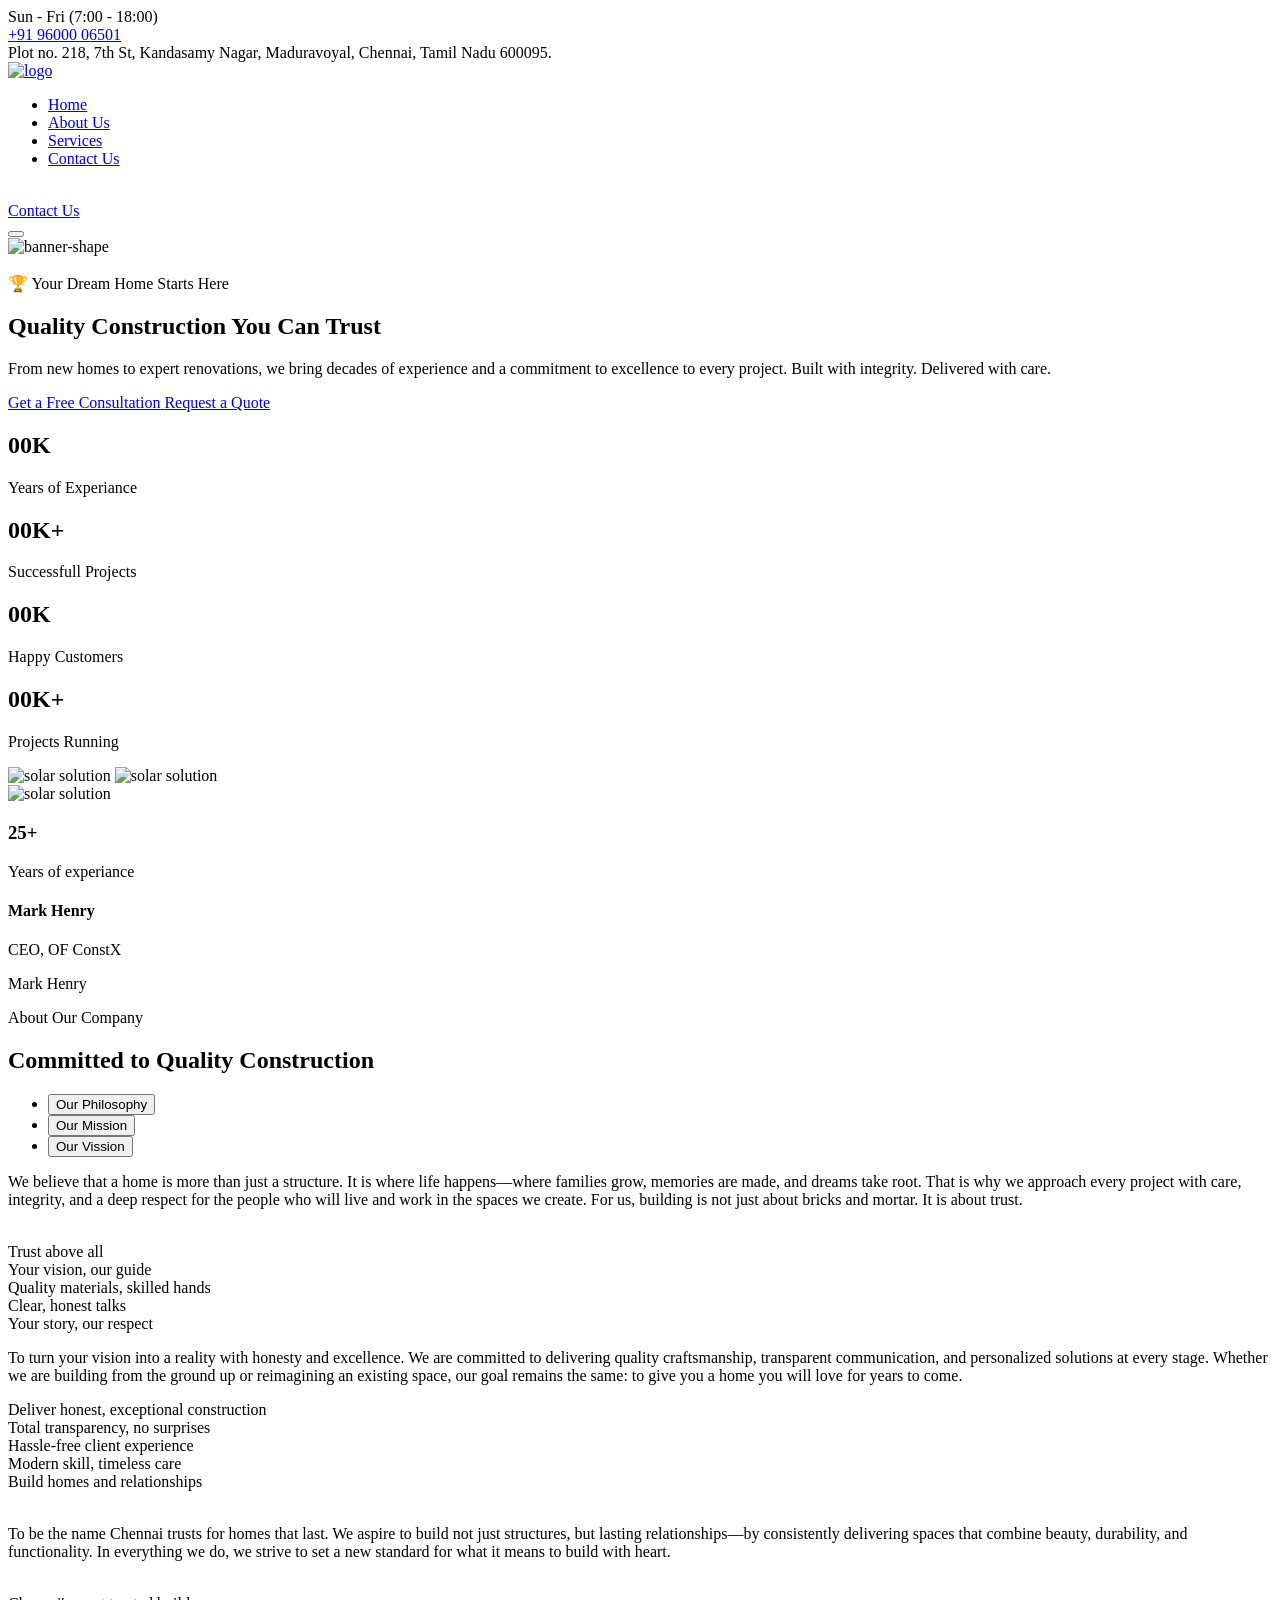
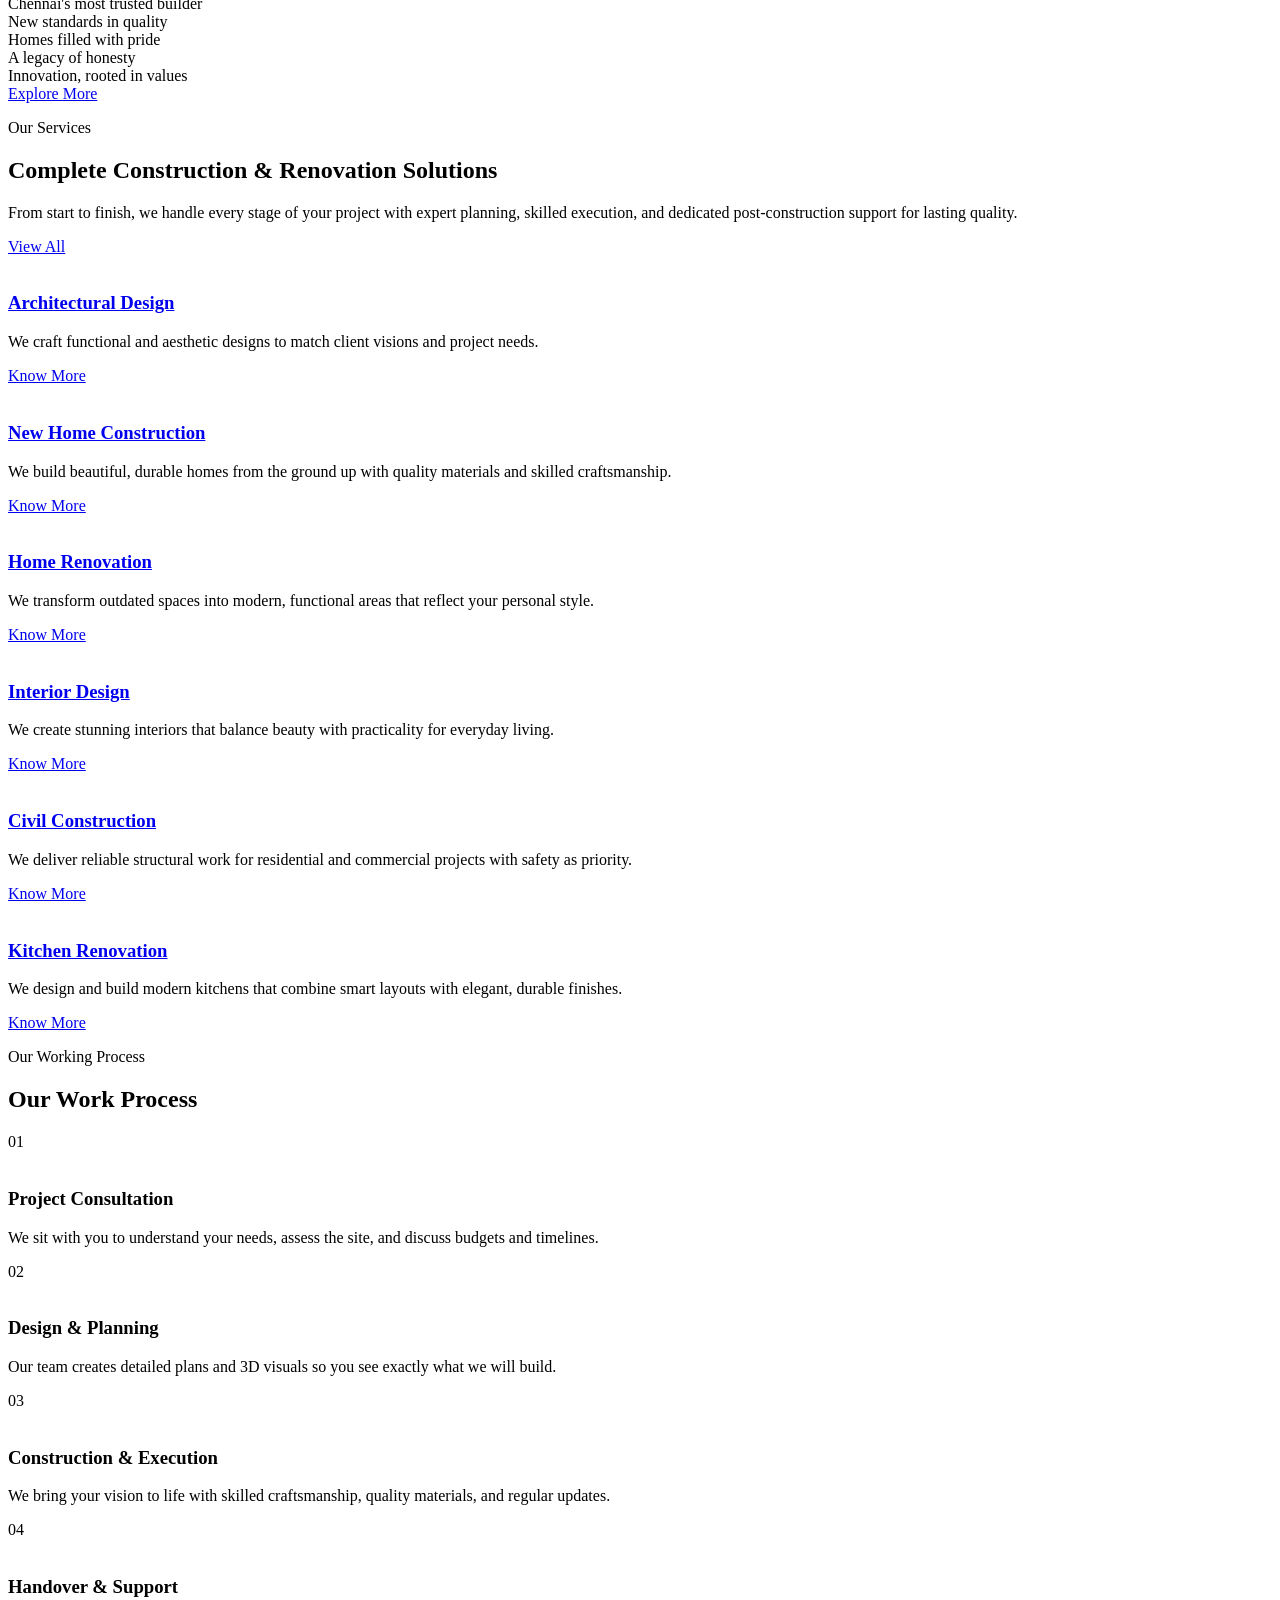
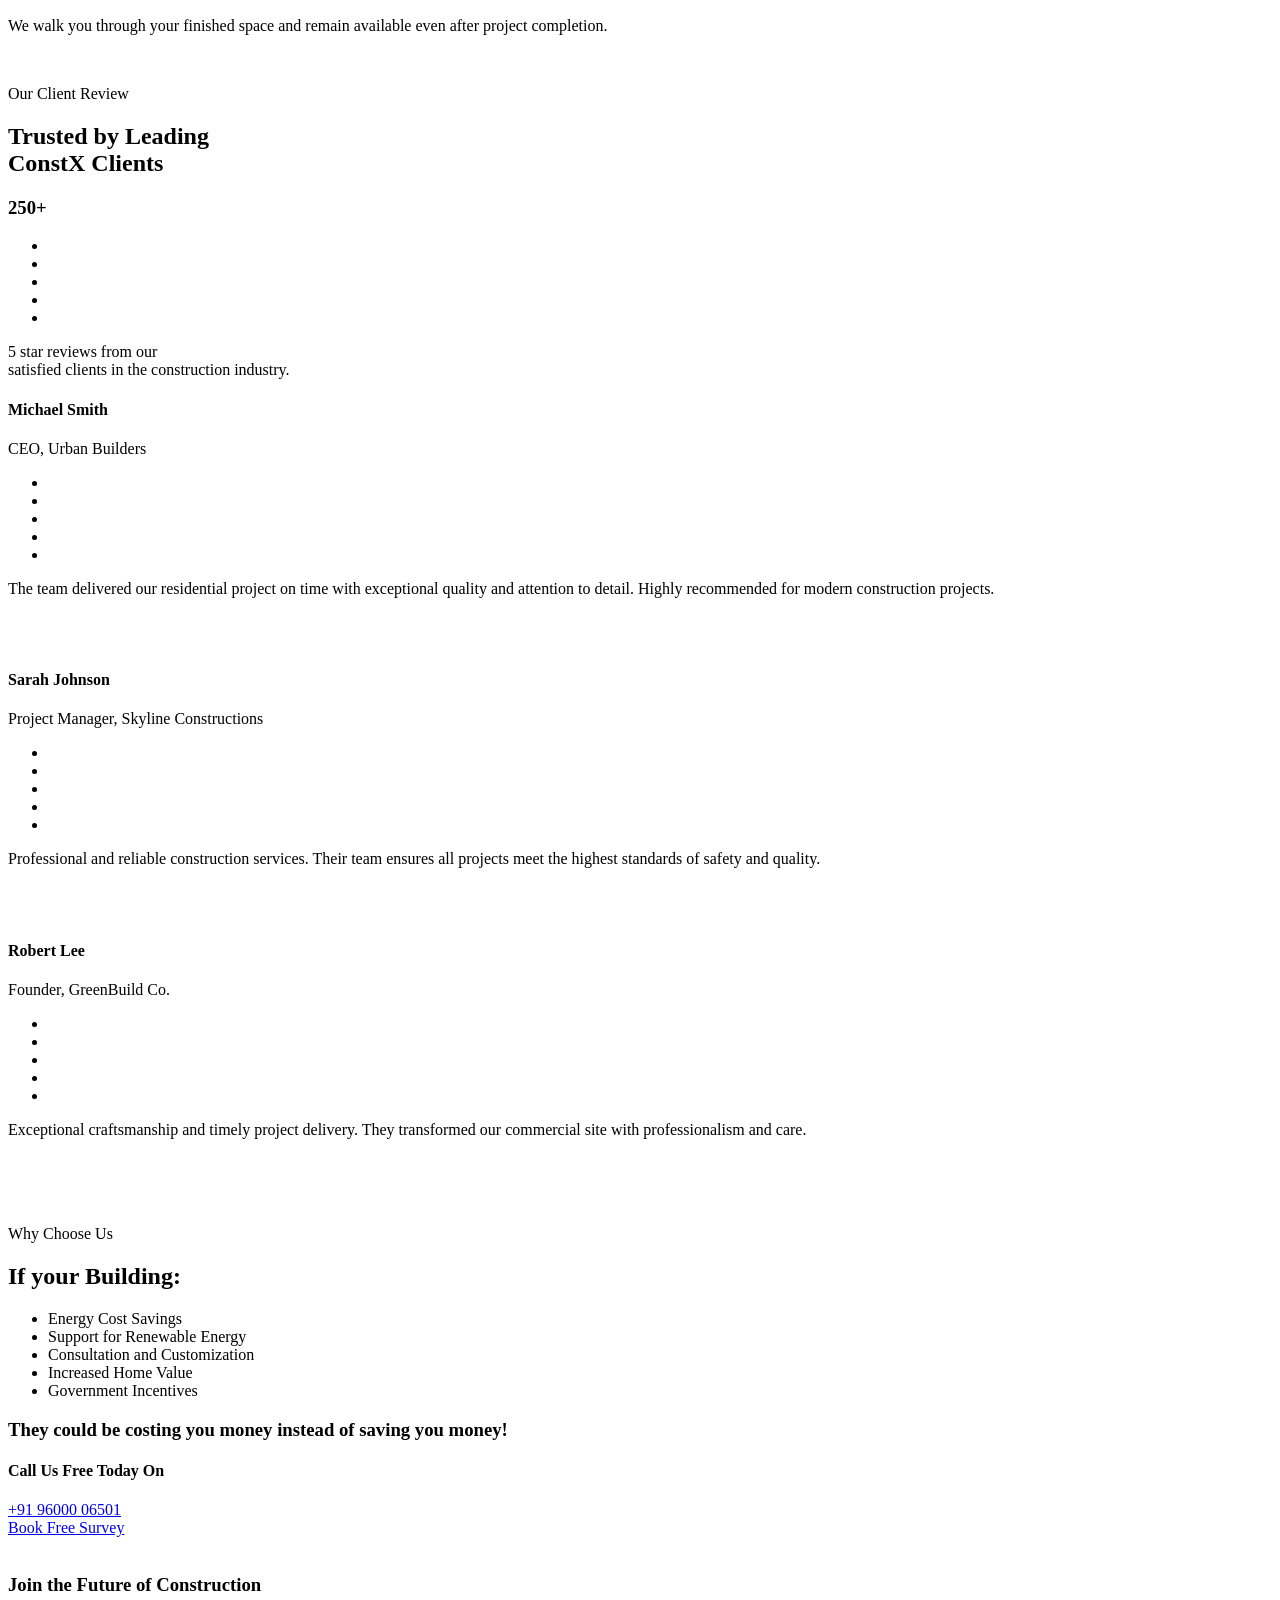
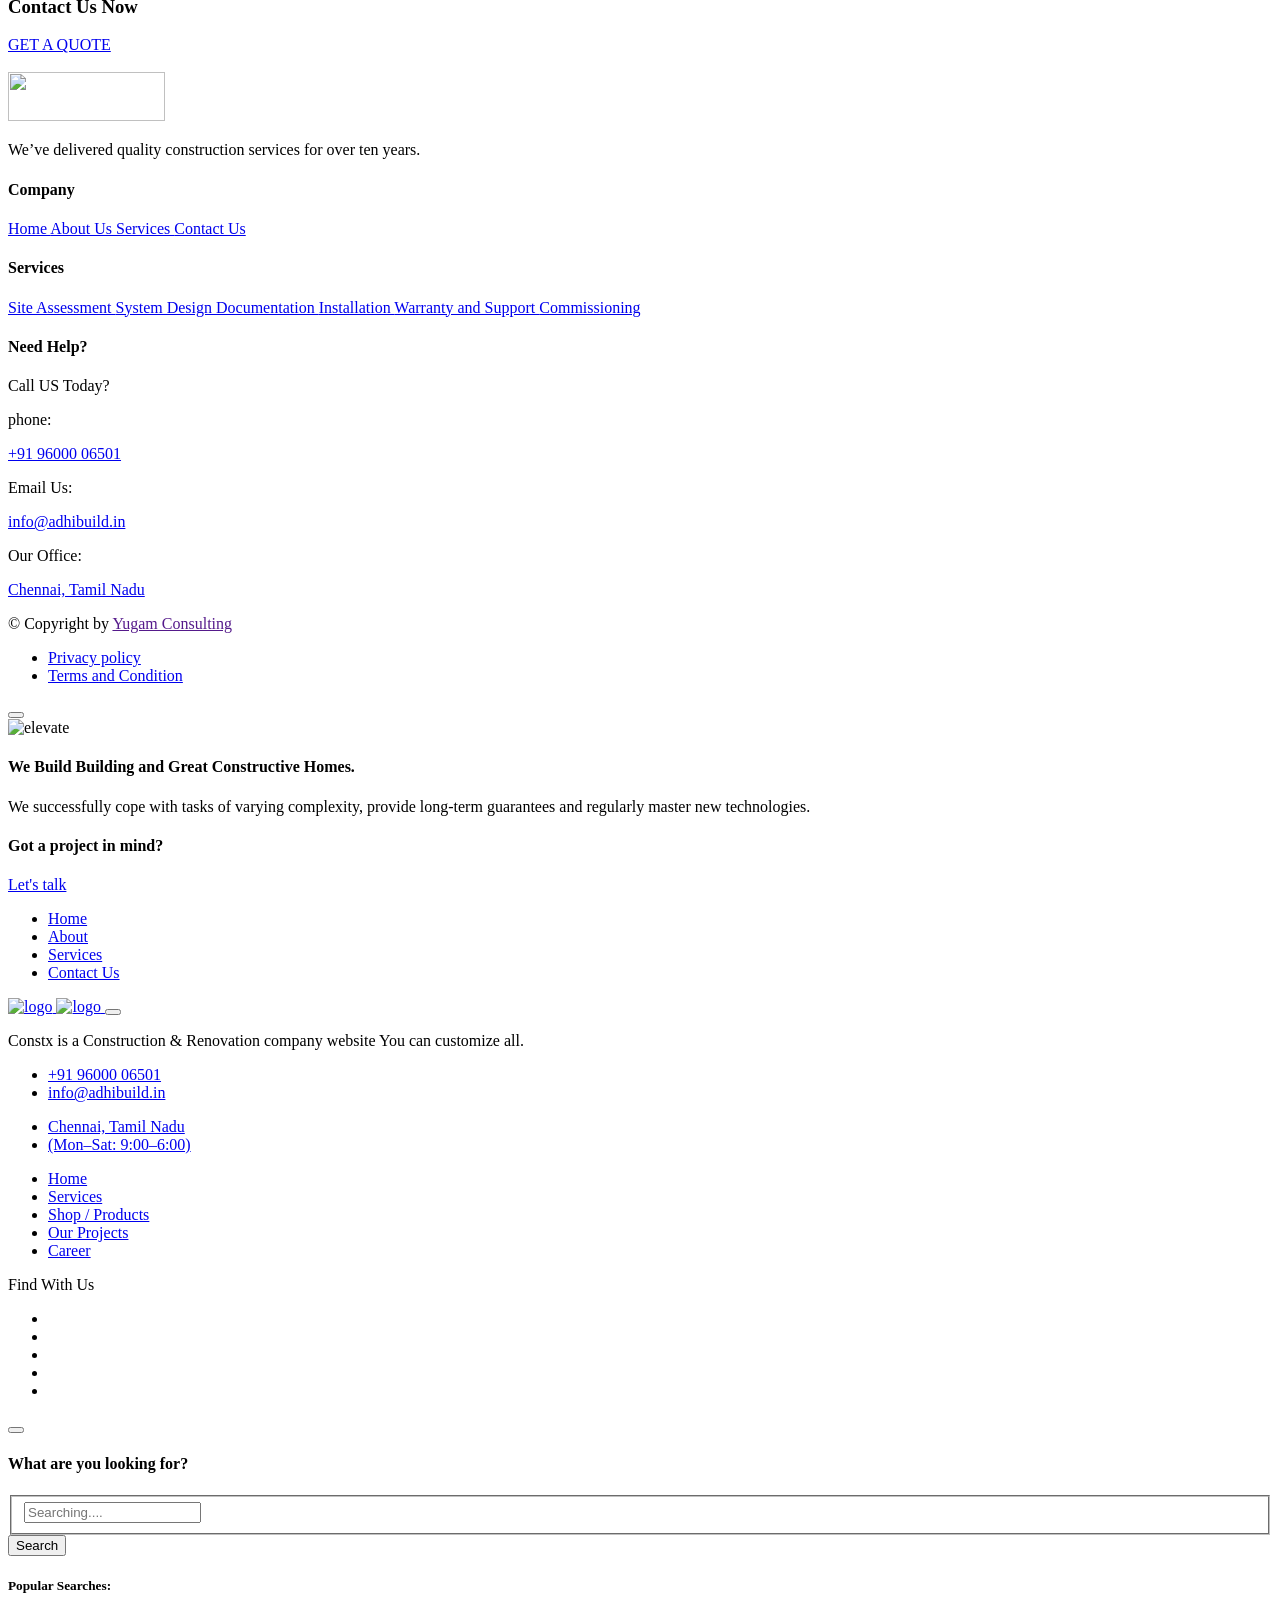
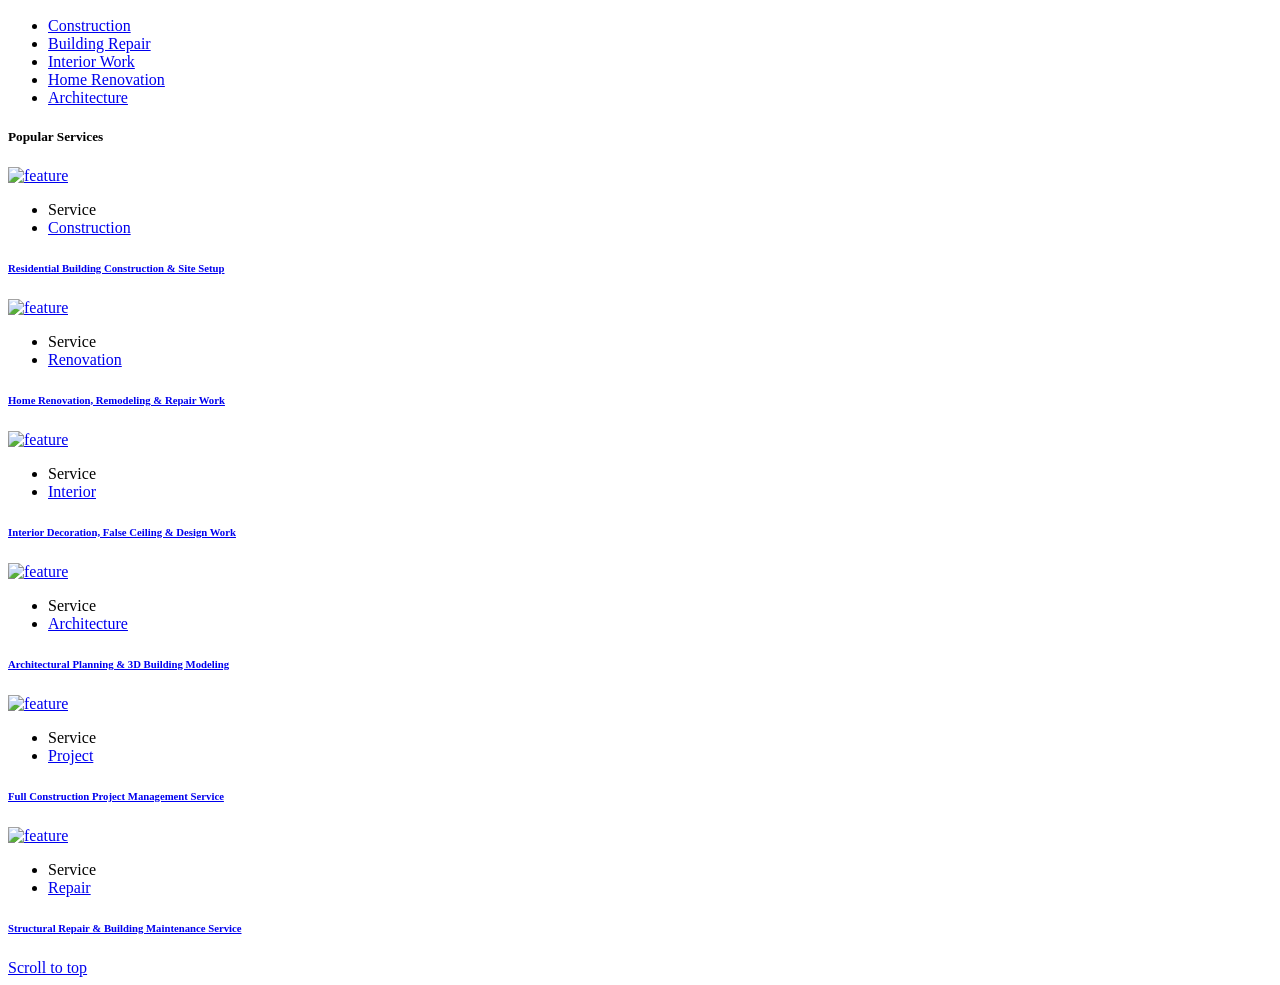
==== index.html @ 5472fe1e "Add files via upload" ====
<!DOCTYPE html>
<html lang="en">

<head>
    <link rel="preconnect" href="https://fonts.googleapis.com/">
    <link rel="preconnect" href="https://fonts.gstatic.com/" crossorigin>

    <meta charset="UTF-8">
    <meta http-equiv="X-UA-Compatible" content="IE=edge">
    <meta name="viewport" content="width=device-width, initial-scale=1.0">
    <meta name="description" content="A modern and responsive construction website template built for construction, interior design, handyman, plumber, renovation and maintenance businesses. Clean design, fast performance and SEO optimized for professional service websites.">
    <!-- Place favicon.ico in the root directory -->
    <link rel="shortcut icon" type="image/x-icon" href="assets/images/fav.svg">
    <title>Adhi Build - Renovation | Re-construction | Retrofitting | bathroom renovation</title>

    <link rel="preload" as="style" href="https://fonts.googleapis.com/css2?family=Rubik:ital,wght@0,300..900&amp;display=swap" onload="this.onload=null;this.rel='stylesheet'">
    <link rel="preload" as="style" href="https://fonts.googleapis.com/css2?family=Exo:ital,wght@0,100..900&amp;display=swap" onload="this.onload=null;this.rel='stylesheet'">
    <noscript>
        <link rel="stylesheet" href="https://fonts.googleapis.com/css2?family=Rubik:ital,wght@0,300..900&amp;display=swap">
        <link rel="stylesheet" href="https://fonts.googleapis.com/css2?family=Exo:ital,wght@0,100..900&amp;display=swap">
    </noscript>

    <!-- fontawesome css -->
    <link rel="preload" href="assets/css/plugins/fontawesome.css" as="style" onload="this.rel='stylesheet'">
    <link rel="preload" href="assets/css/plugins/swiper.css" as="style" onload="this.rel='stylesheet'">
    <!-- <link rel="preload" href="assets/css/plugins/aos.css" as="style" onload="this.rel='stylesheet'"> -->
    <link rel="preload" href="assets/css/plugins/unicons.css" as="style" onload="this.rel='stylesheet'">
    <link rel="preload" href="assets/css/plugins/metismenu.css" as="style" onload="this.rel='stylesheet'">
    <link rel="preload" href="assets/css/plugins/magnific-popup.css" as="style" onload="this.rel='stylesheet'">
    <link rel="preload" href="assets/css/plugins/hover-revel.css" as="style" onload="this.rel='stylesheet'">
    <link rel="preload" href="assets/css/plugins/timepickers.min.css" as="style" onload="this.rel='stylesheet'">
    <link rel="preload" href="assets/css/plugins/odometer.css" as="style" onload="this.rel='stylesheet'">
    <!-- bootstrap css -->
    <link rel="preload" href="assets/css/vendor/bootstrap.min.css" as="style" onload="this.rel='stylesheet'">
    <link rel="preload" as="image" href="assets/images/banner/01.webp">

    <style>
        .slider-img-seven {
            background: url(https://html.inversweb.com/images/banner/12.webp);
        }
    </style>

    <!-- main css -->
    <link rel="stylesheet" href="assets/css/style.css">
</head>



<body class="home-one">

    <!-- Header Start -->
    <div class="loader-wrapper">
        <div class="loader">
        </div>
        <div class="loader-section section-left"></div>
        <div class="loader-section section-right"></div>
    </div>
    <!-- header srea start -->
    <header class="header-one header--sticky header-sticky-smooth globalNav noDropdownTransition">
        <div class="header-top overflow-visible">
            <div class="container-header">
                <div class="row">
                    <div class="col-lg-12">
                        <div class="header-top-wrapper">
                            <!-- left area header top -->
                            <div class="left">
                                <!-- single map area -->
                                <div class="single-component info-con">
                                    <div class="icon">
                                        <i class="fal fa-clock"></i>
                                    </div>
                                    <div class="info">
                                        <span>Sun - Fri (7:00 - 18:00)</span>
                                    </div>
                                </div>
                                <!-- single map area -->
                                <!-- single map area -->
                                <div class="single-component info-con">
                                    <div class="icon">
                                        <i class="fal fa-phone"></i>
                                    </div>
                                    <div class="info">
                                        <span><a href="call-to_9600006501.html">+91 96000 06501</a></span>
                                    </div>
                                </div>
                                <!-- single map area -->
                                <!-- single map area -->
                                <div class="single-component info-con">
                                    <div class="icon">
                                        <i class="fal fa-map-marker-alt"></i>
                                    </div>
                                    <div class="info">
                                        <span>Plot no. 218, 7th St, Kandasamy Nagar, Maduravoyal, Chennai, Tamil Nadu 600095.</span>
                                    </div>
                                </div>
                                <!-- single map area -->
                            </div>
                        </div>
                    </div>
                </div>
            </div>
        </div>
        <!-- header style hear -->
        <div class="header-main">
            <div class="container-header">
                <div class="row">
                    <div class="col-lg-12">
                        <div class="header-mid-one-wrapper">
                            <div class="logo-area">
                                <a href="index.html">
                                    <img src="assets/images/logo/012.svg" alt="logo">
                                </a>
                            </div>
                            <div class="nav-area">
                                <ul class="mainmenu">
                                    <li class="">
                                        <a href="index.html">Home</a>
                                    </li>

                                    <li class="">
                                        <a href="about.html">About Us</a>
                                    </li>


                                    <li class="">
                                        <a href="service-three.html">Services</a>
                                    </li>
                                    <!--<li class="">
                                        <a href="#">Projects</a>
                                    </li>---!>

                                    <li class="">
                                        <a href="contact.html">Contact Us</a>
                                    </li>



                                </ul>
                            </div>
                            <div class="header-right">
                                <div class="cart-search-area">
                                    <!-- <a href="javascript:void(0)" class="cart-btn cart cart-icon hover-bg-light">
                                        <img src="assets/images/shop/cart.svg" alt="">
                                        <span>2</span>
                                    </a> -->
                                    <a class="search-btn hover-bg-light" href="#canvasSearch" data-bs-toggle="offcanvas">
                                        <img src="assets/images/shop/search.svg" alt="">
                                    </a>
                                    <div class="dot-btn hover-bg-light">
                                        <span class="offcanvas-trigger">
                                            <span class="offcanvas-bars">
                                                <span></span>
                                        <span></span>
                                        <span></span>
                                        </span>
                                        </span>
                                    </div>
                                </div>
                                <!-- single map area -->
                                <div class="single-component">
                                    <a href="contact.html" class="tmp-btn btn-primary button-flip btn-sm">
                                        <span data-text="Contact Us">Contact Us</span>
                                    </a>
                                    <div class="menu-area d-block d-xl-none" id="menu-btn">
                                        <button class="setting-btn">
                                            <span class="bar bar1"></span>
                                            <span class="bar bar2"></span>
                                            <span class="bar bar1"></span>
                                        </button>
                                    </div>
                                </div>
                                <!-- single map area -->
                            </div>
                        </div>
                    </div>
                </div>
            </div>
        </div>
        <!-- header style hearm end -->
    </header>
    <!-- header srea end -->


    <!-- Header End -->

    <!-- Banner Area Start -->
    <section class="tmp-banner-main-area">
        <div class="tmp-section-gap ptb_sm-20 tmp-banner-one bg_image">
            <div class="banner-shape-area">
                <img src="assets/images/banner/shape/01.webp" alt="banner-shape" class="shape shape-1">
            </div>
            <div class="container-3">
                <div class="banner-hero-image">
                    <img src="assets/images/banner/01.webp" width="855" alt="">
                </div>
                <div class="row">
                    <div class="col-lg-6">
                        <div class="banner-one-wrapper pb--80 pt--20">
                            <div class="b_one-pre" style="transition-delay: .0s;" data-sal="slide-up" data-sal-duration="800" data-sal-delay="000">
                                <span class="tmp-new-badge-icon">🏆</span>
                                Your Dream Home Starts Here
                            </div>
                            <h1 class="title-banner" style="transition-delay: .3s;" data-sal="slide-up" data-sal-duration="800" data-sal-delay="300">
                                Quality Construction You Can Trust
                            </h1>
                            <p class="desc" data-sal="slide-up" data-sal-duration="800" data-sal-delay="500">From new homes to expert renovations, we bring decades of experience and a commitment to excellence to every project. Built with integrity. Delivered with care.</p>
                            <div class="button-area-banner" style="transition-delay: .7s;" data-sal="slide-up" data-sal-duration="800" data-sal-delay="700">
                                <a href="contact.html" class="tmp-btn btn-primary hover-icon-reverse">
                                    <span class="icon-reverse-wrapper">
                                        <span class="btn-text">Get a Free Consultation</span>
                                    <span class="btn-icon"><i class="fa-solid fa-arrow-right"></i></span>
                                    <span class="btn-icon"><i class="fa-solid fa-arrow-right"></i></span>
                                    </span>
                                </a>
                                <a href="shop.html" class="tmp-btn btn-border hover-icon-reverse">
                                    <span class="icon-reverse-wrapper">
                                        <span class="btn-text">Request a Quote</span>
                                    <span class="btn-icon"><i class="fa-solid fa-arrow-right"></i></span>
                                    <span class="btn-icon"><i class="fa-solid fa-arrow-right"></i></span>
                                    </span>
                                </a>
                            </div>
                        </div>
                    </div>
                </div>
            </div>
        </div>
    </section>
    <!-- Banner Area End -->

    <!-- Counter Area Start -->
    <div class="tmp-counter-area">
        <div class="counter-inner">
            <div class="content">
                <h2 class="title"><span class="counter"><span class="odometer" data-count="25">00</span></span>K</h2>
                <p>Years of Experiance</p>
            </div>
            <div class="content">
                <h2 class="title"><span class="counter"><span class="odometer" data-count="7">00</span></span>K+</h2>
                <p>Successfull Projects</p>
            </div>
            <div class="content">
                <h2 class="title"><span class="counter"><span class="odometer" data-count="15">00</span></span>K</h2>
                <p>Happy Customers</p>
            </div>
            <div class="content">
                <h2 class="title"><span class="counter"><span class="odometer" data-count="5">00</span></span>K+</h2>
                <p>Projects Running</p>
            </div>
        </div>
    </div>
    <!-- Counter Area End -->

    <!-- About Area Start -->
    <section class="tmp-about-area tmp-section-gap">
        <div class="container">
            <div class="section-inner">
                <div class="row align-items-center">
                    <div class="col-xl-7">
                        <div class="about-image-area mr--50">
                            <img class="image-one" src="assets/images/about/01.webp" alt="solar solution">
                            <img class="image-two" src="assets/images/about/02.webp" alt="solar solution">
                            <div class="floating-area images-left-right-float" data-parallax='{"x": -30, "y": 0}'>
                                <div class="image">
                                    <img src="assets/images/about/03.webp" alt="solar solution">
                                </div>
                            </div>
                            <div class="about-card" data-parallax='{"x": 0, "y": -50}'>
                                <div class="card-top">
                                    <h3 class="title animated fadeIn"><span class="counter animated">25</span>+</h3>
                                    <p class="desc">Years of experiance</p>
                                </div>
                                <div class="card-bottom">
                                    <h4 class="title">Mark Henry</h4>
                                    <p class="designation">CEO, OF ConstX</p>
                                    <p class="signature">Mark Henry</p>
                                </div>
                            </div>
                        </div>
                    </div>
                    <div class="col-xl-5">
                        <div class="about-one-wrapper">
                            <div class="section-title-area">
                                <p class="pre-title" data-sal="slide-up" data-sal-duration="800" data-sal-delay="100">About Our
                                    Company</p>
                                <h2 class="Section-title tmp-title-split" data-sal="slide-up" data-sal-duration="800" data-sal-delay="300">
                                    Committed to Quality Construction
                                </h2>
                            </div>
                            <div class="tmp-tab-one-start">
                                <ul class="nav nav-tabs" id="myTab" role="tablist" data-sal="slide-up" data-sal-duration="800" data-sal-delay="100">
                                    <li class="nav-item" role="presentation">
                                        <button class="nav-link active" id="home-tab" data-bs-toggle="tab" data-bs-target="#home-tab-pane" type="button" role="tab" aria-controls="home-tab-pane" aria-selected="true">Our Philosophy</button>
                                    </li>
                                    <li class="nav-item" role="presentation">
                                        <button class="nav-link" id="profile-tab" data-bs-toggle="tab" data-bs-target="#profile-tab-pane" type="button" role="tab" aria-controls="profile-tab-pane" aria-selected="false">Our Mission</button>
                                    </li>
                                    <li class="nav-item" role="presentation">
                                        <button class="nav-link" id="contact-tab" data-bs-toggle="tab" data-bs-target="#contact-tab-pane" type="button" role="tab" aria-controls="contact-tab-pane" aria-selected="false">Our Vission</button>
                                    </li>
                                </ul>
                                <div class="tab-content mt_sm--30" id="myTabContent">
                                    <!-- ingle content tab -->
                                    <div class="tab-pane fade show active" id="home-tab-pane" role="tabpanel" aria-labelledby="home-tab" tabindex="0">
                                        <div class="single-tab-content-one" data-sal="slide-up" data-sal-duration="800" data-sal-delay="100">
                                            <p class="desc">
                                                We believe that a home is more than just a structure. It is where life happens—where families grow, memories are made, and dreams take root. That is why we approach every project with care, integrity, and a deep respect for the people who will live and work in the spaces we create. For us, building is not just about bricks and mortar. It is about trust.
                                            </p>
                                            <div class="tab-area-content">
                                                <div class="left-jr">
                                                    <div class="image">
                                                        <img src="assets/images/about/06.webp" width="185" alt="">
                                                    </div>
                                                </div>
                                                <div class="right-jr">
                                                    <div class="single">
                                                        <div class="icon">
                                                            <i class="far fa-check"></i>
                                                        </div>
                                                        <span>Trust above all </span>
                                                    </div>
                                                    <div class="single">
                                                        <div class="icon">
                                                            <i class="far fa-check"></i>
                                                        </div>
                                                        <span>Your vision, our guide</span>
                                                    </div>
                                                    <div class="single">
                                                        <div class="icon">
                                                            <i class="far fa-check"></i>
                                                        </div>
                                                        <span>Quality materials, skilled hands</span>
                                                    </div>
                                                    <div class="single">
                                                        <div class="icon">
                                                            <i class="far fa-check"></i>
                                                        </div>
                                                        <span>Clear, honest talks</span>
                                                    </div>
                                                    <div class="single">
                                                        <div class="icon">
                                                            <i class="far fa-check"></i>
                                                        </div>
                                                        <span>Your story, our respect </span>
                                                    </div>
                                                </div>
                                            </div>
                                        </div>
                                    </div>
                                    <!-- ingle content tab end -->
                                    <!-- ingle content tab -->
                                    <div class="tab-pane fade" id="profile-tab-pane" role="tabpanel" aria-labelledby="profile-tab" tabindex="0">
                                        <div class="single-tab-content-one" data-sal="slide-up" data-sal-duration="800" data-sal-delay="100">
                                            <p class="desc">
                                                To turn your vision into a reality with honesty and excellence. We are committed to delivering quality craftsmanship, transparent communication, and personalized solutions at every stage. Whether we are building from the ground up or reimagining an existing space, our goal remains the same: to give you a home you will love for years to come.
                                            </p>
                                            <div class="tab-area-content">
                                                <div class="right-jr">
                                                    <div class="single">
                                                        <div class="icon">
                                                            <i class="far fa-check"></i>
                                                        </div>
                                                        <span>Deliver honest, exceptional construction</span>
                                                    </div>
                                                    <div class="single">
                                                        <div class="icon">
                                                            <i class="far fa-check"></i>
                                                        </div>
                                                        <span>Total transparency, no surprises</span>
                                                    </div>
                                                    <div class="single">
                                                        <div class="icon">
                                                            <i class="far fa-check"></i>
                                                        </div>
                                                        <span>Hassle-free client experience</span>
                                                    </div>
                                                    <div class="single">
                                                        <div class="icon">
                                                            <i class="far fa-check"></i>
                                                        </div>
                                                        <span>Modern skill, timeless care</span>
                                                    </div>
                                                    <div class="single">
                                                        <div class="icon">
                                                            <i class="far fa-check"></i>
                                                        </div>
                                                        <span>Build homes and relationships</span>
                                                    </div>
                                                </div>
                                                <div class="left-jr">
                                                    <div class="image">
                                                        <img src="assets/images/about/06.webp" width="185" alt="">
                                                    </div>
                                                </div>
                                            </div>
                                        </div>
                                    </div>
                                    <!-- ingle content tab end -->
                                    <!-- ingle content tab -->
                                    <div class="tab-pane fade" id="contact-tab-pane" role="tabpanel" aria-labelledby="contact-tab" tabindex="0">
                                        <div class="single-tab-content-one" data-sal="slide-up" data-sal-duration="800" data-sal-delay="100">
                                            <p class="desc">
                                                To be the name Chennai trusts for homes that last. We aspire to build not just structures, but lasting relationships—by consistently delivering spaces that combine beauty, durability, and functionality. In everything we do, we strive to set a new standard for what it means to build with heart.
                                            </p>
                                            <div class="tab-area-content">
                                                <div class="left-jr">
                                                    <div class="image">
                                                        <img src="assets/images/about/06.webp" width="185" alt="">
                                                    </div>
                                                </div>
                                                <div class="right-jr">
                                                    <div class="single">
                                                        <div class="icon">
                                                            <i class="far fa-check"></i>
                                                        </div>
                                                        <span>Chennai's most trusted builder</span>
                                                    </div>
                                                    <div class="single">
                                                        <div class="icon">
                                                            <i class="far fa-check"></i>
                                                        </div>
                                                        <span>New standards in quality</span>
                                                    </div>
                                                    <div class="single">
                                                        <div class="icon">
                                                            <i class="far fa-check"></i>
                                                        </div>
                                                        <span>Homes filled with pride</span>
                                                    </div>
                                                    <div class="single">
                                                        <div class="icon">
                                                            <i class="far fa-check"></i>
                                                        </div>
                                                        <span>A legacy of honesty</span>
                                                    </div>
                                                    <div class="single">
                                                        <div class="icon">
                                                            <i class="far fa-check"></i>
                                                        </div>
                                                        <span>Innovation, rooted in values</span>
                                                    </div>
                                                </div>
                                            </div>
                                        </div>
                                    </div>
                                </div>
                            </div>
                            <div class="about-btn-area mt--40 mt_md--30 mt_sm--30" data-sal="slide-up" data-sal-duration="800" data-sal-delay="100">
                                <a href="about.html" class="tmp-btn btn-primary hover-icon-reverse" data-sal="slide-up" data-sal-duration="800" data-sal-delay="300">
                                    <span class="icon-reverse-wrapper">
                            <span class="btn-text">Explore More</span>
                                    <span class="btn-icon"><i class="fa-solid fa-arrow-right"></i></span>
                                    <span class="btn-icon"><i class="fa-solid fa-arrow-right"></i></span>
                                    </span>
                                </a>
                            </div>
                        </div>
                    </div>
                </div>
            </div>
        </div>
    </section>
    <!-- About Area End -->

    <!-- Service Area Start -->
    <section class="tmp-service-area tmp-section-gap">
        <div class="container-2">
            <div class="section-inner">
                <div class="row">
                    <div class="col-xl-4">
                        <div class="service-one-wrapper">
                            <div class="section-title-area">
                                <p class="pre-title" data-sal="slide-up" data-sal-duration="800" data-sal-delay="100">Our Services
                                </p>
                                <h2 class="Section-title tmp-title-split" data-sal="slide-up" data-sal-duration="800" data-sal-delay="300">
                                    Complete Construction & Renovation Solutions
                                </h2>
                                <p class="desc mb--0" data-sal="slide-up" data-sal-duration="800" data-sal-delay="500">From start to finish, we handle every stage of your project with expert planning, skilled execution, and dedicated post-construction support for lasting quality.</p>
                                <div class="service-btn-area mt--30" data-sal="slide-up" data-sal-duration="800" data-sal-delay="600">
                                    <a href="service.html" class="tmp-btn btn-primary hover-icon-reverse" data-sal="slide-up" data-sal-duration="800" data-sal-delay="300">
                                        <span class="icon-reverse-wrapper">
                                <span class="btn-text">View All</span>
                                        <span class="btn-icon"><i class="fa-solid fa-arrow-right"></i></span>
                                        <span class="btn-icon"><i class="fa-solid fa-arrow-right"></i></span>
                                        </span>
                                    </a>
                                </div>
                            </div>
                        </div>
                    </div>
                    <div class="col-xl-8">
                        <div class="service-wrapper-area">
                            <div class="row g-5">
                                <div class="col-lg-4 col-md-6" data-sal="slide-up" data-sal-duration="800" data-sal-delay="100">
                                    <div class="service-wrapper">
                                        <div class="icon">
                                            <img src="assets/images/service/icon/01.svg" alt="">
                                        </div>
                                        <h3 class="heading-title"><a href="service-details.html">Architectural Design</a></h3>
                                        <p class="desc">We craft functional and aesthetic designs to match client visions and project needs.</p>
                                        <div class="service-btn-area">
                                            <a href="service-details.html" class="service-btn text-btn btn-arrow hover-moving-primary">Know More <i
                                        class="fal fa-arrow-right"></i></a>
                                        </div>
                                    </div>
                                </div>
                                <div class="col-lg-4 col-md-6" data-sal="slide-up" data-sal-duration="800" data-sal-delay="300">
                                    <div class="service-wrapper">
                                        <div class="icon">
                                            <img src="assets/images/service/icon/02.svg" alt="">
                                        </div>
                                        <h3 class="heading-title"><a href="service-details.html">New Home Construction</a></h3>
                                        <p class="desc">We build beautiful, durable homes from the ground up with quality materials and skilled craftsmanship.</p>
                                        <div class="service-btn-area">
                                            <a href="service-details.html" class="service-btn text-btn btn-arrow hover-moving-primary">Know More <i
                                        class="fal fa-arrow-right"></i></a>
                                        </div>
                                    </div>
                                </div>
                                <div class="col-lg-4 col-md-6" data-sal="slide-up" data-sal-duration="800" data-sal-delay="500">
                                    <div class="service-wrapper">
                                        <div class="icon">
                                            <img src="assets/images/service/icon/03.svg" alt="">
                                        </div>
                                        <h3 class="heading-title"><a href="service-details.html">Home Renovation</a></h3>
                                        <p class="desc">We transform outdated spaces into modern, functional areas that reflect your personal style.</p>
                                        <div class="service-btn-area">
                                            <a href="service-details.html" class="service-btn text-btn btn-arrow hover-moving-primary">Know More <i
                                        class="fal fa-arrow-right"></i></a>
                                        </div>
                                    </div>
                                </div>
                                <div class="col-lg-4 col-md-6" data-sal="slide-up" data-sal-duration="800" data-sal-delay="100">
                                    <div class="service-wrapper">
                                        <div class="icon">
                                            <img src="assets/images/service/icon/04.svg" alt="">
                                        </div>
                                        <h3 class="heading-title"><a href="service-details.html">Interior Design</a></h3>
                                        <p class="desc">We create stunning interiors that balance beauty with practicality for everyday living.</p>
                                        <div class="service-btn-area">
                                            <a href="service-details.html" class="service-btn text-btn btn-arrow hover-moving-primary">Know More <i
                                        class="fal fa-arrow-right"></i></a>
                                        </div>
                                    </div>
                                </div>
                                <div class="col-lg-4 col-md-6" data-sal="slide-up" data-sal-duration="800" data-sal-delay="300">
                                    <div class="service-wrapper">
                                        <div class="icon">
                                            <img src="assets/images/service/icon/05.svg" alt="">
                                        </div>
                                        <h3 class="heading-title"><a href="service-details.html">Civil Construction</a></h3>
                                        <p class="desc">We deliver reliable structural work for residential and commercial projects with safety as priority.</p>
                                        <div class="service-btn-area">
                                            <a href="service-details.html" class="service-btn text-btn btn-arrow hover-moving-primary">Know More <i
                                        class="fal fa-arrow-right"></i></a>
                                        </div>
                                    </div>
                                </div>
                                <div class="col-lg-4 col-md-6" data-sal="slide-up" data-sal-duration="800" data-sal-delay="500">
                                    <div class="service-wrapper">
                                        <div class="icon">
                                            <img src="assets/images/service/icon/06.svg" alt="">
                                        </div>
                                        <h3 class="heading-title"><a href="service-details.html">Kitchen Renovation</a></h3>
                                        <p class="desc">We design and build modern kitchens that combine smart layouts with elegant, durable finishes.</p>
                                        <div class="service-btn-area">
                                            <a href="service-details.html" class="service-btn text-btn btn-arrow hover-moving-primary">Know More <i
                                        class="fal fa-arrow-right"></i></a>
                                        </div>
                                    </div>
                                </div>
                            </div>
                        </div>
                    </div>
                </div>
            </div>

        </div>
    </section>
    <!-- Service Area End -->

    <!-- Working Process Area Start -->
    <section class="tmp-working-process-area tmp-section-gap">
        <div class="container">
            <div class="section-title-area">
                <p class="pre-title" data-sal="slide-up" data-sal-duration="800" data-sal-delay="100">Our Working Process</p>
                <h2 class="section-title tmp-title-split" data-sal="slide-up" data-sal-duration="800" data-sal-delay="300">
                    Our Work Process
                </h2>
            </div>
            <div class="section-inner">
                <div class="row">
                    <div class="col-xl-5 content">
                        <div class="working-process-wrapper-area">
                            <div class="row g-5">
                                <div class="col-md-6" data-sal="slide-up" data-sal-duration="800" data-sal-delay="100">
                                    <div class="working-process-wrapper">
                                        <span class="number">01</span>
                                        <div class="icon">
                                            <img src="assets/images/working-process/icon/01.svg" alt="">
                                        </div>
                                        <h3 class="heading-title">Project Consultation</h3>
                                        <p class="desc">We sit with you to understand your needs, assess the site, and discuss budgets and timelines.</p>
                                    </div>
                                </div>
                                <div class="col-md-6" data-sal="slide-up" data-sal-duration="800" data-sal-delay="300">
                                    <div class="working-process-wrapper">
                                        <span class="number">02</span>
                                        <div class="icon">
                                            <img src="assets/images/working-process/icon/02.svg" alt="">
                                        </div>
                                        <h3 class="heading-title">Design & Planning</h3>
                                        <p class="desc">Our team creates detailed plans and 3D visuals so you see exactly what we will build.</p>
                                    </div>
                                </div>
                                <div class="col-md-6" data-sal="slide-up" data-sal-duration="800" data-sal-delay="100">
                                    <div class="working-process-wrapper">
                                        <span class="number">03</span>
                                        <div class="icon">
                                            <img src="assets/images/working-process/icon/03.svg" alt="">
                                        </div>
                                        <h3 class="heading-title">Construction & Execution</h3>
                                        <p class="desc">We bring your vision to life with skilled craftsmanship, quality materials, and regular updates.</p>
                                    </div>
                                </div>
                                <div class="col-md-6" data-sal="slide-up" data-sal-duration="800" data-sal-delay="300">
                                    <div class="working-process-wrapper">
                                        <span class="number">04</span>
                                        <div class="icon">
                                            <img src="assets/images/working-process/icon/04.svg" alt="">
                                        </div>
                                        <h3 class="heading-title">Handover & Support</h3>
                                        <p class="desc">We walk you through your finished space and remain available even after project completion.</p>
                                    </div>
                                </div>
                            </div>
                        </div>
                    </div>
                    <div class="col-xl-7 order-change-lg image">
                        <div class="working-process-image">
                            <img src="assets/images/working-process/01.webp" width="649" alt="">
                            <img src="assets/images/working-process/02.webp" width="482" alt="" class="floating-img" data-parallax='{"x": 0, "y": 60}'>
                        </div>
                    </div>
                </div>
            </div>

        </div>
    </section>
    <!-- Working Process Area End -->


    <!-- Testimonials Area Start -->
    <section class="tmp-testimonials-area tmp-section-gapTop pb--80">
        <div class="container">
            <div class="float-right">
                <div class="row">
                    <div class="col-xl-4">
                        <div class="client-content">
                            <div class="section-title-area">
                                <p class="pre-title" data-sal="slide-up" data-sal-duration="800" data-sal-delay="100">Our Client Review
                                </p>
                                <h2 class="section-title tmp-title-split" data-sal="slide-up" data-sal-duration="800" data-sal-delay="300">
                                    Trusted by Leading <br> ConstX Clients
                                </h2>
                            </div>
                            <div class="reveiw-area" data-sal="slide-up" data-sal-duration="800" data-sal-delay="500">
                                <div class="counter-area">
                                    <h3 class="title animated fadeIn"><span class="counter animated">250</span>+</h3>
                                    <ul class="star-rating">
                                        <li><i class="fas fa-star"></i></li>
                                        <li><i class="fas fa-star"></i></li>
                                        <li><i class="fas fa-star"></i></li>
                                        <li><i class="fas fa-star"></i></li>
                                        <li><i class="fas fa-star"></i></li>
                                    </ul>
                                </div>
                                <p class="desc">5 star reviews from our <br> satisfied clients in the construction industry.</p>
                            </div>
                        </div>
                    </div>
                    <div class="col-xl-8">
                        <div class="testimonial-slider-area">
                            <div class="swiper tmpTestimonialSlider margin-shadow-30">
                                <div class="swiper-wrapper">
                                    <div class="swiper-slide">
                                        <div class="testimonial-wrapper">
                                            <div class="top-content">
                                                <div class="title-area">
                                                    <h4 class="title">Michael Smith</h4>
                                                    <p class="designation">CEO, Urban Builders</p>
                                                </div>
                                                <ul class="star-rating">
                                                    <li><i class="fas fa-star"></i></li>
                                                    <li><i class="fas fa-star"></i></li>
                                                    <li><i class="fas fa-star"></i></li>
                                                    <li><i class="fas fa-star"></i></li>
                                                    <li><i class="fas fa-star"></i></li>
                                                </ul>
                                            </div>
                                            <div class="bottom-content">
                                                <p class="desc">The team delivered our residential project on time with exceptional quality
                                                    and attention to detail. Highly recommended for modern construction projects.</p>
                                                <div class="author-image">
                                                    <img src="assets/images/testimonials/02.webp" alt="">
                                                </div>
                                            </div>
                                            <div class="qoute-icon">
                                                <img src="assets/images/testimonials/quote.svg" alt="">
                                            </div>
                                        </div>
                                    </div>
                                    <div class="swiper-slide">
                                        <div class="testimonial-wrapper">
                                            <div class="top-content">
                                                <div class="title-area">
                                                    <h4 class="title">Sarah Johnson</h4>
                                                    <p class="designation">Project Manager, Skyline Constructions</p>
                                                </div>
                                                <ul class="star-rating">
                                                    <li><i class="fas fa-star"></i></li>
                                                    <li><i class="fas fa-star"></i></li>
                                                    <li><i class="fas fa-star"></i></li>
                                                    <li><i class="fas fa-star"></i></li>
                                                    <li><i class="fas fa-star"></i></li>
                                                </ul>
                                            </div>
                                            <div class="bottom-content">
                                                <p class="desc">Professional and reliable construction services. Their team ensures all
                                                    projects meet the highest standards of safety and quality.</p>
                                                <div class="author-image">
                                                    <img src="assets/images/testimonials/01.webp" alt="">
                                                </div>
                                            </div>
                                            <div class="qoute-icon">
                                                <img src="assets/images/testimonials/quote.svg" alt="">
                                            </div>
                                        </div>
                                    </div>
                                    <div class="swiper-slide">
                                        <div class="testimonial-wrapper">
                                            <div class="top-content">
                                                <div class="title-area">
                                                    <h4 class="title">Robert Lee</h4>
                                                    <p class="designation">Founder, GreenBuild Co.</p>
                                                </div>
                                                <ul class="star-rating">
                                                    <li><i class="fas fa-star"></i></li>
                                                    <li><i class="fas fa-star"></i></li>
                                                    <li><i class="fas fa-star"></i></li>
                                                    <li><i class="fas fa-star"></i></li>
                                                    <li><i class="fas fa-star"></i></li>
                                                </ul>
                                            </div>
                                            <div class="bottom-content">
                                                <p class="desc">Exceptional craftsmanship and timely project delivery. They transformed our
                                                    commercial site with professionalism and care.</p>
                                                <div class="author-image">
                                                    <img src="assets/images/testimonials/01.webp" alt="">
                                                </div>
                                            </div>
                                            <div class="qoute-icon">
                                                <img src="assets/images/testimonials/quote.svg" alt="">
                                            </div>
                                        </div>
                                    </div>
                                </div>
                            </div>
                        </div>
                    </div>
                </div>


            </div>
        </div>
    </section>
    <!-- Testimonials Area End -->

    <!-- Why Choose Us Area Start -->
    <section class="tmp-why-choose-us-area tmp-section-gap">
        <div class="container-3">
            <div class="section-inner">
                <div class="row align-items-center">
                    <div class="col-lg-7" data-sal="slide-up" data-sal-duration="800" data-sal-delay="100">
                        <div class="image-area">
                            <img src="assets/images/banner/09.webp" width="715" alt="">
                        </div>
                    </div>
                    <div class="col-lg-5">
                        <div class="why-choose-us-content-area">
                            <div class="section-title-area">
                                <p class="pre-title" data-sal="slide-up" data-sal-duration="800" data-sal-delay="100">Why Choose Us</p>
                                <h2 class="section-title tmp-title-split" data-sal="slide-up" data-sal-duration="800" data-sal-delay="300">
                                    If your Building:
                                </h2>
                            </div>
                            <ul class="service-list" data-sal="slide-up" data-sal-duration="800" data-sal-delay="400">
                                <li><i class="far fa-check"></i>Energy Cost Savings</li>
                                <li><i class="far fa-check"></i>Support for Renewable Energy</li>
                                <li><i class="far fa-check"></i>Consultation and Customization</li>
                                <li><i class="far fa-check"></i>Increased Home Value</li>
                                <li><i class="far fa-check"></i>Government Incentives</li>
                            </ul>
                            <h3 class="service-title" data-sal="slide-up" data-sal-duration="800" data-sal-delay="300">They could be costing you money instead of saving you money!</h3>
                            <div class="service-contact-area" data-sal="slide-up" data-sal-duration="800" data-sal-delay="400">
                                <h4 class="title">Call Us Free Today On</h4>
                                <a href="call-to_9600006501.html">
                                    <i class="fal fa-phone-alt"></i>
                                    <span class="hover-moving-primary">+91 96000 06501</span>
                                </a>
                            </div>
                            <div class="service-btn-area" data-sal="slide-up" data-sal-duration="800" data-sal-delay="500">
                                <a href="contact.html" class="tmp-btn btn-primary hover-icon-reverse">
                                    <span class="icon-reverse-wrapper">
                                        <span class="btn-text">Book Free Survey</span>
                                    <span class="btn-icon"><i class="fa-solid fa-arrow-right"></i></span>
                                    <span class="btn-icon"><i class="fa-solid fa-arrow-right"></i></span>
                                    </span>
                                </a>
                            </div>
                        </div>
                    </div>
                </div>
            </div>
        </div>
    </section>
    <!-- Why Choose Us Area End -->

    <!-- tmp footer area start -->
    <div class="tmp-footer-area footer-one footer-bg pt--200 mt--120">
        <div class="container-3">
            <div class="footer-cta-area cta-one">
                <div class="cta-image-area">
                    <img src="assets/images/cta/02.webp" width="390" alt="">
                    <img src="assets/images/cta/cta-round2.svg" alt="">
                    <img src="assets/images/cta/solar1.webp" alt="">
                    <img src="assets/images/cta/solar2.webp" alt="">
                </div>
                <div class="cta-area-inner">
                    <h3 class="cta-title">Join the Future of Construction <br> Contact Us Now</h3>
                    <div class="cta-button-area">
                        <a href="contact.html" class="tmp-btn btn-primary bg-white button-flip btn-md">
                            <span data-text="GET A QUOTE">GET A QUOTE</span>
                        </a>
                    </div>
                </div>
                <div class="shape-area">
                    <img src="assets/images/cta/cta-round.svg" alt="">
                    <img src="assets/images/cta/cta-round.svg" alt="">
                </div>
            </div>
            <div class="row">
                <div class="col-lg-12 p-0">
                    <div class="main-footer-one-area pt--80 pb--60">
                        <div class="single-footer-inner logo-area">
                            <div class="body one">
                                <div class="logo mb--20">
                                    <a href="index.html">
                                        <img src="assets/images/logo/01-w.svg" alt="" width="157"   height="49">
                                    </a>
                                </div>
                                <p class="desc">
                                    We’ve delivered quality construction services for over ten years.
                                </p>
                            </div>
                        </div>
                        <div class="single-footer-inner company">
                            <div class="body two">
                                <h4 class="footer-title">
                                    Company
                                </h4>
                                <div class="use-full-link-wrapper">
								                                    <a href="index.html" class="single hover-moving-primary">
                                        Home
                                    </a>
                                    <a href="about.html" class="single hover-moving-primary">
                                        About Us
                                    </a>
                                    <a href="service-three.html" class="single hover-moving-primary">
                                        Services
                                    </a>
                                    <a href="contact.html" class="single hover-moving-primary">
                                        Contact Us
                                    </a>
                                </div>
                            </div>
                        </div>
                        <div class="single-footer-inner service">
                            <div class="body three">
                                <h4 class="footer-title">
                                    Services
                                </h4>
                                <div class="use-full-link-wrapper">
                                    <a href="service-details.html" class="single hover-moving-primary">
                                        Site Assessment
                                    </a>
                                    <a href="service-details.html" class="single hover-moving-primary">
                                        System Design
                                    </a>
                                    <a href="service-details.html" class="single hover-moving-primary">
                                        Documentation
                                    </a>
                                    <a href="service-details.html" class="single hover-moving-primary">
                                        Installation
                                    </a>
                                    <a href="service-details.html" class="single hover-moving-primary">
                                        Warranty and Support
                                    </a>
                                    <a href="service-details.html" class="single hover-moving-primary">
                                        Commissioning
                                    </a>
                                </div>
                            </div>
                        </div>
                        <div class="single-footer-inner contact">
                            <div class="body four">
                                <h4 class="footer-title">
                                    Need Help?
                                </h4>
                                <div class="contactus-link-wrapper">
                                    <div class="single d-block">
                                        <p class="text">Call US Today?</p>
                                        <div class="phone">
                                            <p>phone:</p>
                                            <a href="call-to_254982156213.html" class="number hover-moving-primary">
                                                +91 96000 06501
                                            </a>
                                        </div>
                                    </div>
                                    <div class="single d-block">
                                        <p class="text"></p>
                                        <div class="phone">
                                            <p>Email Us:</p>
                                            <a href="mail-to_help%40constx.html" class="number hover-moving-primary">
                                                info@adhibuild.in
                                            </a>
                                        </div>
                                    </div>
									<div class="single d-block">
                                        <p class="text"></p>
                                        <div class="phone">
                                            <p>Our Office:</p>
                                            <a href="mail-to_help%40constx.html" class="number hover-moving-primary">
                                                Chennai, Tamil Nadu
                                            </a>
                                        </div>
                                    </div>
                                </div>
                            </div>
                        </div>
                    </div>
                </div>
            </div>
            <div class="copyright-area-one">
                <div class="row justify-content-between">
                    <div class="col-md-6">
                        <div class="wrapper text-start">
                            <p>© Copyright
                                <span id="year"></span>
                                by <a class="hover-moving-primary" target="_blank" href="">Yugam Consulting</a>
                            </p>
                        </div>
                    </div>
                    <div class="col-md-6">
                        <ul class="copyright-links">
                            <li>
                                <a class="hover-moving-primary" href="privacy-policy.html">Privacy policy</a>
                            </li>
                            <li>
                                <a class="hover-moving-primary" href="terms-condition.html">Terms and Condition</a>
                            </li>
                        </ul>
                    </div>
                </div>
            </div>
        </div>
    </div>
    <!-- tmp footer area end -->

    <!-- header style two -->

    <!-- side bar for desktop -->
    <div id="side-bar" class="side-bar">
        <button class="close-icon-menu" aria-label="close"><i class="far fa-times"></i></button>
        <!-- inner menu area desktop start -->
        <div class="inner-main-wrapper-desk d-none d-xl-block">
            <div class="thumbnail">
                <img src="assets/images/banner/04.webp" alt="elevate">
            </div>
            <div class="inner-content">
                <h4 class="title">We Build Building and Great Constructive Homes.</h4>
                <p class="disc">
                    We successfully cope with tasks of varying complexity, provide long-term guarantees and regularly master new technologies.
                </p>
                <div class="footer">
                    <h4 class="title">Got a project in mind?</h4>
                    <a href="contact.html" class="tmp-btn btn-seconday">Let's talk</a>
                </div>
            </div>
        </div>

        <!-- mobile menu area start -->
        <div class="mobile-menu d-block d-xl-none">
            <nav class="nav-main mainmenu-nav mt--30">
                <ul class="mainmenu" id="mobile-menu-active">
                    <li class="">
                        <a href="index.html" class="main">Home</a>
                    </li>
                    <li class="">
                        <a href="about.html" class="main">About</a>
                    </li>
                    <li class="">
                        <a href="service-three" class="main">Services</a>
                    </li>
                    <!--<li class="">
                        <a href="#" class="main">Project</a>
                    </li>!-->
                    <li>
                        <a href="contact.html" class="main">Contact Us</a>
                    </li>
                </ul>
            </nav>

        </div>
        <!-- mobile menu area end -->
    </div>

    <!-- side bar for desktop -->
    <div id="side-bar2" class="side-bar side-bar2">
        <!-- inner menu area desktop start -->
        <div class="inner-main-wrapper-desk style-one-sidebar d-none d-lg-block">
            <div class="header-area-wrapper">
                <a href="index.html" class="logo">
                    <img src="assets/images/logo/02.svg" alt="logo">
                </a>
                <a href="index.html" class="logo logo-yellow">
                    <img src="assets/images/logo/01.svg" alt="logo">
                </a>
                <button class="close-icon-menu" aria-label="close"><i class="far fa-times"></i></button>
            </div>
            <div class="header-bottom-qhick-action">
                <p class="disc">
                    Constx is a Construction & Renovation company website You can customize all.
                </p>
                <div class="info-list-wrapper">
                    <ul>
                        <li><a href="tel:96000 06501"><i class="fa-solid fa-phone"></i><span class="hover-moving-primary">+91 96000 06501</span></a></li>
                        <li><a href="#"><i class="fa-regular fa-envelope"></i><span class="hover-moving-primary">info@adhibuild.in</span></a></li>
                    </ul>
                    <ul class="mt--20">
                        <li><a href="#"><i class="fa-solid fa-location-crosshairs"></i><span class="hover-moving-primary">Chennai, Tamil Nadu</span></a></li>
                        <li><a href="#"><i class="fa-regular fa-clock-three"></i>(Mon–Sat: 9:00–6:00)</a></li>
                    </ul>
                </div>

                <nav class="side-bar-nav">
                    <ul class="navbar-nav">
                        <li>
                            <a class="hover-moving-primary" href="index.html">Home</a>
                        </li>
                        <li>
                            <a class="hover-moving-primary" href="service.html">Services</a>
                        </li>
                        <li>
                            <a class="hover-moving-primary" href="shop.html">Shop / Products</a>
                        </li>
                        <li>
                            <a class="hover-moving-primary" href="#projects">Our Projects</a>
                        </li>
                        <li>
                            <a class="hover-moving-primary" href="career.html">Career</a>
                        </li>
                    </ul>
                </nav>

                <div class="social-share-wrapper-1">
                    <span class="short-title">Find With Us</span>
                    <ul class="social-stylle-one justify-content-start mt--20">
                        <li><a href="#"><i class="fa-brands fa-facebook-f"></i></a></li>
                        <li><a href="#"><i class="fa-brands fa-twitter"></i></a></li>
                        <li><a href="#"><i class="fa-brands fa-instagram"></i></a></li>
                        <li><a href="#"><i class="fa-brands fa-linkedin-in"></i></a></li>
                        <li><a href="#"><i class="fa-brands fa-tiktok"></i></a></li>
                    </ul>
                </div>

            </div>
        </div>
    </div>


    <div class="mouse-cursor cursor-outer"></div>
    <div class="mouse-cursor cursor-inner"></div>

    <div id="anywhere-home" class="">
    </div>

    <!-- pre loader start -->
    <div id="elevate-load">
        <div class="loader-wrapper">
            <div class="lds-ellipsis">
                <div></div>
                <div></div>
                <div></div>
                <div></div>
            </div>
        </div>
    </div>
    <!-- pre loader end -->


    <!-- open-search -->
    <div class="offcanvas offcanvas-top offcanvas-search" id="canvasSearch">
        <button aria-label="action" class="btn-close-search" type="button" data-bs-dismiss="offcanvas" aria-label="Close">
            <i class="fa-solid fa-xmark-large"></i>
        </button>
        <div class="offcanvas-body">
            <div class="tmp-container w-xl">
                <div class="wrap-form">
                    <h4 class="title">
                        What are you looking for?
                    </h4>
                    <form action="#" class="form-search">
                        <fieldset class="input-search">
                            <input type="text" name="search" id="search" placeholder="Searching....">
                        </fieldset>
                        <div class="btn-submit1">
                            <button aria-label="action" type="submit" class="tmp-btn btn-primary btn-sm">
                                <span>
                                    <span class="btn-double-text" data-text="Search">Search</span>
                                </span>
                            </button>
                        </div>
                    </form>
                </div>
                <div class="popular-searches">
                    <h5 class="title">
                        Popular Searches:
                    </h5>
                    <ul class="list d-flex align-items-center flex-wrap ">
                        <li><a href="#">Construction</a></li>
                        <li><a href="#">Building Repair</a></li>
                        <li><a href="#">Interior Work</a></li>
                        <li><a href="#">Home Renovation</a></li>
                        <li><a href="#">Architecture</a></li>
                    </ul>
                </div>
                <div class="tmp-line "></div>
                <div class="trending">
                    <h5 class="title">Popular Services</h5>
                    <div class="tmp-grid-layout lg-col-3 md-col-2">
                        <div class="feature-post-item style-small d-flex align-items-center hover-image-rotate item-grid ">
                            <a href="service-details.html" class="img-style">
                                <img src="assets/images/blog/feature-item-small-1.webp" decoding="async" loading="lazy" width="123" height="92" alt="feature">
                            </a>
                            <div class="content">
                                <ul class="meta-feature text-caption-2 fw-7 text_secodary-color d-flex align-items-center mb_8 text-uppercase">
                                    <li>Service</li>
                                    <li><a href="#" class="text-uppercase">Construction</a></li>
                                </ul>
                                <h6 class="title">
                                    <a href="service-details.html" class="link">Residential Building Construction & Site Setup</a>
                                </h6>
                            </div>
                        </div>

                        <div class="feature-post-item style-small d-flex align-items-center hover-image-rotate item-grid ">
                            <a href="service-details.html" class="img-style">
                                <img src="assets/images/blog/feature-item-small-2.webp" decoding="async" loading="lazy" width="123" height="92" alt="feature">
                            </a>
                            <div class="content">
                                <ul class="meta-feature text-caption-2 fw-7 text_secodary-color d-flex align-items-center mb_8 text-uppercase">
                                    <li>Service</li>
                                    <li><a href="#" class="text-uppercase">Renovation</a></li>
                                </ul>
                                <h6 class="title">
                                    <a href="service-details.html" class="link">Home Renovation, Remodeling & Repair Work</a>
                                </h6>
                            </div>
                        </div>

                        <div class="feature-post-item style-small d-flex align-items-center hover-image-rotate item-grid ">
                            <a href="service-details.html" class="img-style">
                                <img src="assets/images/blog/feature-item-small-3.webp" decoding="async" loading="lazy" width="123" height="92" alt="feature">
                            </a>
                            <div class="content">
                                <ul class="meta-feature text-caption-2 fw-7 text_secodary-color d-flex align-items-center mb_8 text-uppercase">
                                    <li>Service</li>
                                    <li><a href="#" class="text-uppercase">Interior</a></li>
                                </ul>
                                <h6 class="title">
                                    <a href="service-details.html" class="link">Interior Decoration, False Ceiling & Design Work</a>
                                </h6>
                            </div>
                        </div>

                        <div class="feature-post-item style-small d-flex align-items-center hover-image-rotate item-grid ">
                            <a href="service-details.html" class="img-style">
                                <img src="assets/images/blog/feature-item-small-4.webp" decoding="async" loading="lazy" width="123" height="92" alt="feature">
                            </a>
                            <div class="content">
                                <ul class="meta-feature text-caption-2 fw-7 text_secodary-color d-flex align-items-center mb_8 text-uppercase">
                                    <li>Service</li>
                                    <li><a href="#" class="text-uppercase">Architecture</a></li>
                                </ul>
                                <h6 class="title">
                                    <a href="service-details.html" class="link">Architectural Planning & 3D Building Modeling</a>
                                </h6>
                            </div>
                        </div>

                        <div class="feature-post-item style-small d-flex align-items-center hover-image-rotate item-grid ">
                            <a href="service-details.html" class="img-style">
                                <img src="assets/images/blog/feature-item-small-5.webp" decoding="async" loading="lazy" width="123" height="92" alt="feature">
                            </a>
                            <div class="content">
                                <ul class="meta-feature text-caption-2 fw-7 text_secodary-color d-flex align-items-center mb_8 text-uppercase">
                                    <li>Service</li>
                                    <li><a href="#" class="text-uppercase">Project</a></li>
                                </ul>
                                <h6 class="title">
                                    <a href="service-details.html" class="link">Full Construction Project Management Service</a>
                                </h6>
                            </div>
                        </div>

                        <div class="feature-post-item style-small d-flex align-items-center hover-image-rotate item-grid ">
                            <a href="service-details.html" class="img-style">
                                <img src="assets/images/blog/feature-item-small-6.webp" decoding="async" loading="lazy" width="123" height="92" alt="feature">
                            </a>
                            <div class="content">
                                <ul class="meta-feature text-caption-2 fw-7 text_secodary-color d-flex align-items-center mb_8 text-uppercase">
                                    <li>Service</li>
                                    <li><a href="#" class="text-uppercase">Repair</a></li>
                                </ul>
                                <h6 class="title">
                                    <a href="service-details.html" class="link">Structural Repair & Building Maintenance Service</a>
                                </h6>
                            </div>
                        </div>

                    </div>
                </div>
            </div>
        </div>
    </div><!-- /.open-search -->



    <div class="scrollbar-v show-on-scroll"></div>
    <div class="float-text show-on-scroll">
        <span><a href="#">Scroll to top</a></span>
    </div>


    <!-- jquery js -->
    <script src="assets/js/plugins/jquery-3.7.1.min.js" defer></script>
    <!-- jquery ui -->

    <script src="assets/js/vendor/jqueryui.js" defer></script>

    <!-- swiper js -->
    <script src="assets/js/plugins/swiper.js" defer></script>
    <!-- metismenu js -->
    <script src="assets/js/plugins/metismenu.js" defer></script>
    <!-- waypoint js -->
    <script src="assets/js/vendor/waypoint.js" defer></script>
    <!-- waw -->
    <script src="assets/js/vendor/waw.js" defer></script>
    <!-- jquery ui js -->

    <!-- magnifying ui js -->
    <script src="assets/js/plugins/magnific-popup.js" defer></script>
    <!-- sal animation -->
    <script src="assets/js/vendor/sal.min.js" defer></script>
    <!-- bootstrap JS -->
    <script src="assets/js/plugins/bootstrap.min.js" defer></script>
    <!-- contact form js -->
    <script src="assets/js/plugins/contact-form.js" defer></script>
    <!-- Smooth Scroll js -->
    <script src="assets/js/plugins/smooth-scroll.js" defer></script>


    <!-- gsap js -->
    <!-- <script src="assets/js/plugins/gsap.min.js" defer></script>
    <script src="assets/js/plugins/scrolltigger.js" defer></script>
    <script src="assets/js/plugins/split-text.js" defer></script> -->


    <script src="assets/js/plugins/scroll-paralax.js" defer></script>

    <!-- odometer js -->
    <script src="assets/js/plugins/odometer.js" defer></script>
    <!-- main js -->
    <script src="assets/js/main.js" defer></script>

    <!-- header style two End -->


</body>

</html>
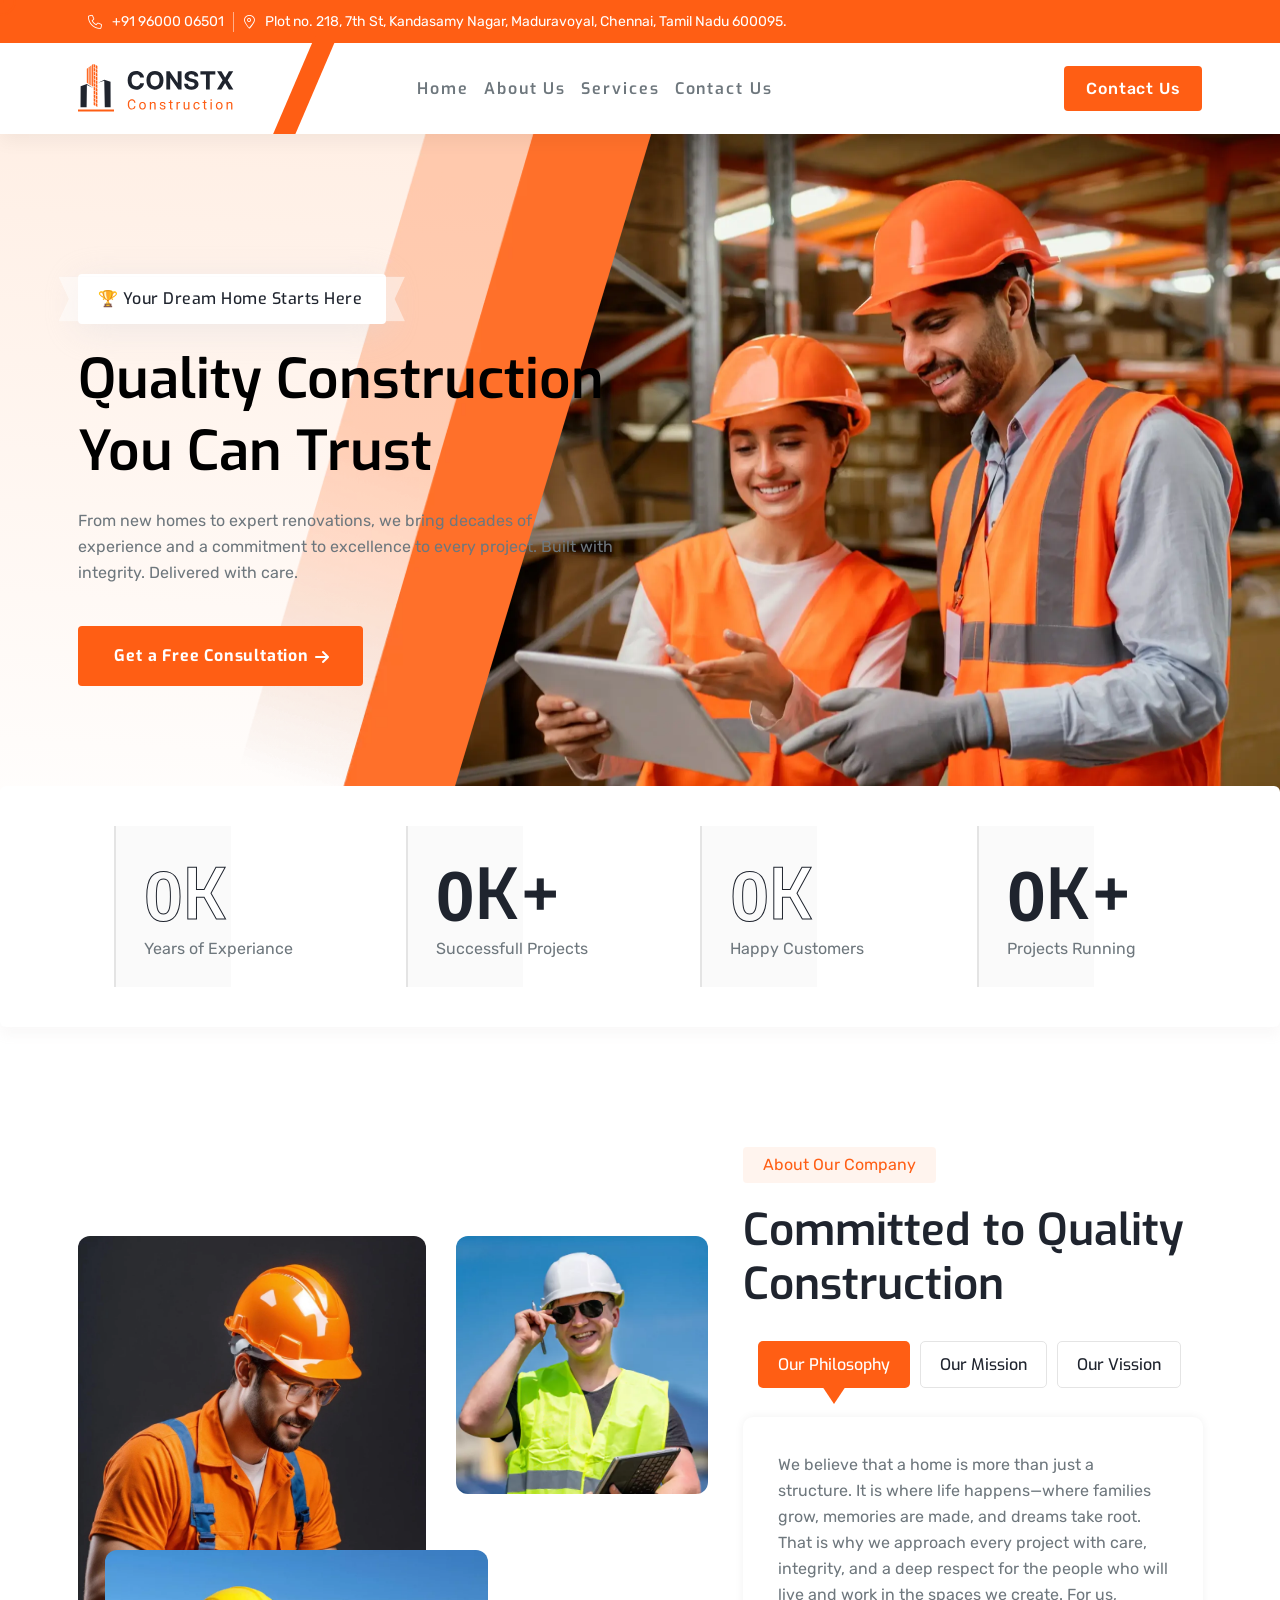
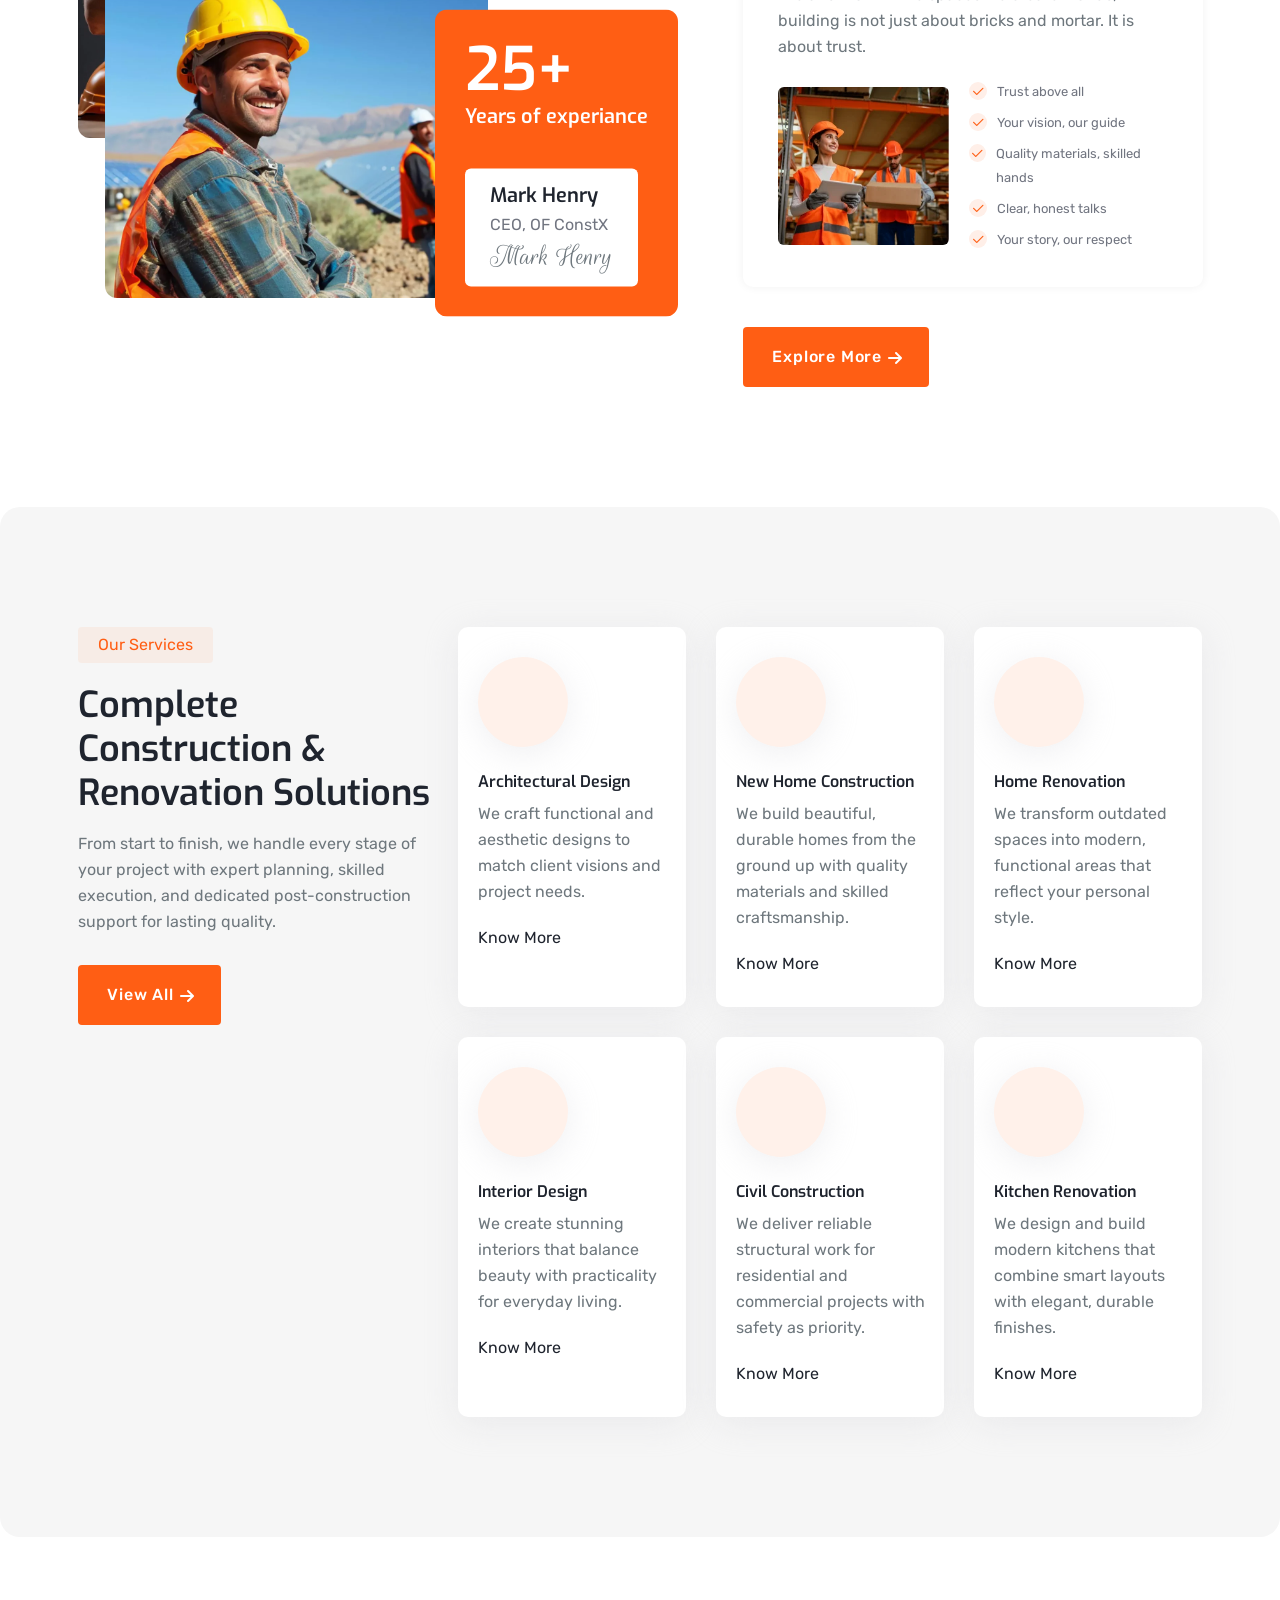
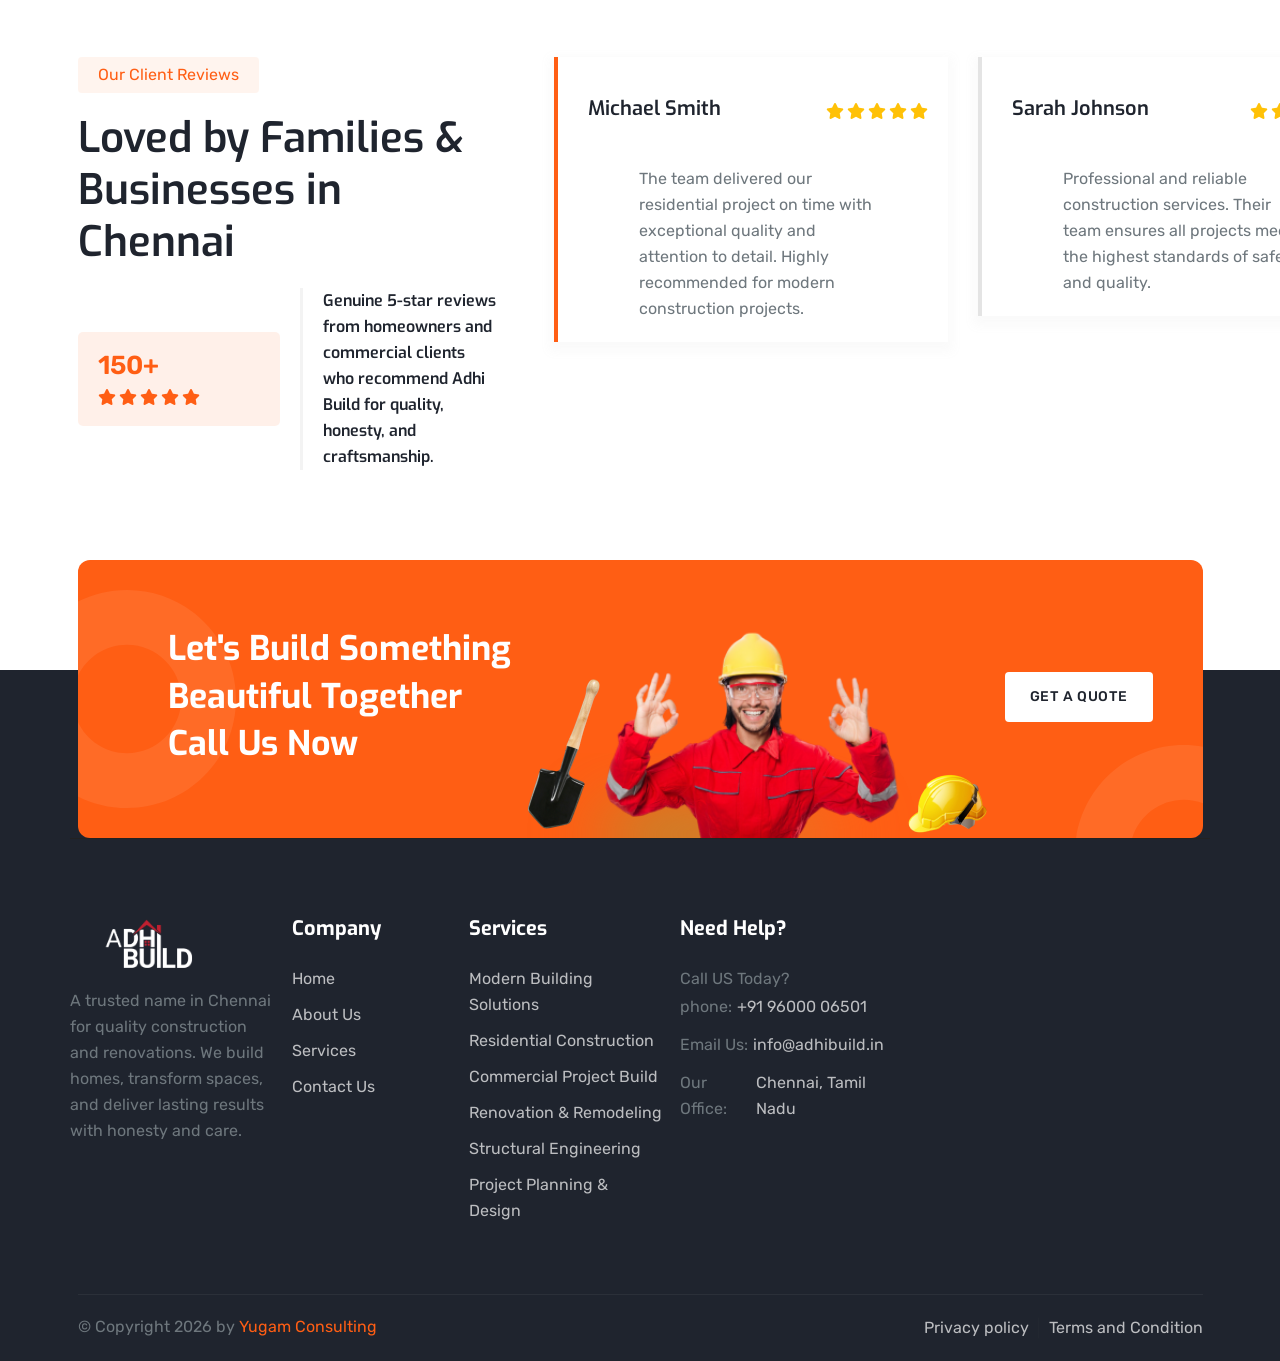
==== commit bb1303f9: "Add files via upload" ====
--- a/index.html
+++ b/index.html
@@ -64,16 +64,7 @@
                         <div class="header-top-wrapper">
                             <!-- left area header top -->
                             <div class="left">
-                                <!-- single map area -->
-                                <div class="single-component info-con">
-                                    <div class="icon">
-                                        <i class="fal fa-clock"></i>
-                                    </div>
-                                    <div class="info">
-                                        <span>Sun - Fri (7:00 - 18:00)</span>
-                                    </div>
-                                </div>
-                                <!-- single map area -->
+                                
                                 <!-- single map area -->
                                 <div class="single-component info-con">
                                     <div class="icon">
@@ -123,7 +114,7 @@
 
 
                                     <li class="">
-                                        <a href="service-three.html">Services</a>
+                                        <a href="services.html">Services</a>
                                     </li>
                                     <!--<li class="">
                                         <a href="#">Projects</a>
@@ -138,24 +129,7 @@
                                 </ul>
                             </div>
                             <div class="header-right">
-                                <div class="cart-search-area">
-                                    <!-- <a href="javascript:void(0)" class="cart-btn cart cart-icon hover-bg-light">
-                                        <img src="assets/images/shop/cart.svg" alt="">
-                                        <span>2</span>
-                                    </a> -->
-                                    <a class="search-btn hover-bg-light" href="#canvasSearch" data-bs-toggle="offcanvas">
-                                        <img src="assets/images/shop/search.svg" alt="">
-                                    </a>
-                                    <div class="dot-btn hover-bg-light">
-                                        <span class="offcanvas-trigger">
-                                            <span class="offcanvas-bars">
-                                                <span></span>
-                                        <span></span>
-                                        <span></span>
-                                        </span>
-                                        </span>
-                                    </div>
-                                </div>
+                               
                                 <!-- single map area -->
                                 <div class="single-component">
                                     <a href="contact.html" class="tmp-btn btn-primary button-flip btn-sm">
@@ -212,13 +186,7 @@
                                     <span class="btn-icon"><i class="fa-solid fa-arrow-right"></i></span>
                                     </span>
                                 </a>
-                                <a href="shop.html" class="tmp-btn btn-border hover-icon-reverse">
-                                    <span class="icon-reverse-wrapper">
-                                        <span class="btn-text">Request a Quote</span>
-                                    <span class="btn-icon"><i class="fa-solid fa-arrow-right"></i></span>
-                                    <span class="btn-icon"><i class="fa-solid fa-arrow-right"></i></span>
-                                    </span>
-                                </a>
+                               
                             </div>
                         </div>
                     </div>
@@ -477,7 +445,7 @@
                                 </h2>
                                 <p class="desc mb--0" data-sal="slide-up" data-sal-duration="800" data-sal-delay="500">From start to finish, we handle every stage of your project with expert planning, skilled execution, and dedicated post-construction support for lasting quality.</p>
                                 <div class="service-btn-area mt--30" data-sal="slide-up" data-sal-duration="800" data-sal-delay="600">
-                                    <a href="service.html" class="tmp-btn btn-primary hover-icon-reverse" data-sal="slide-up" data-sal-duration="800" data-sal-delay="300">
+                                    <a href="services.html" class="tmp-btn btn-primary hover-icon-reverse" data-sal="slide-up" data-sal-duration="800" data-sal-delay="300">
                                         <span class="icon-reverse-wrapper">
                                 <span class="btn-text">View All</span>
                                         <span class="btn-icon"><i class="fa-solid fa-arrow-right"></i></span>
@@ -496,7 +464,7 @@
                                         <div class="icon">
                                             <img src="assets/images/service/icon/01.svg" alt="">
                                         </div>
-                                        <h3 class="heading-title"><a href="service-details.html">Architectural Design</a></h3>
+                                        <h3 class="heading-title"><a href="Quality Assurance.html">Architectural Design</a></h3>
                                         <p class="desc">We craft functional and aesthetic designs to match client visions and project needs.</p>
                                         <div class="service-btn-area">
                                             <a href="service-details.html" class="service-btn text-btn btn-arrow hover-moving-primary">Know More <i
@@ -509,7 +477,7 @@
                                         <div class="icon">
                                             <img src="assets/images/service/icon/02.svg" alt="">
                                         </div>
-                                        <h3 class="heading-title"><a href="service-details.html">New Home Construction</a></h3>
+                                        <h3 class="heading-title"><a href="Building inspection.html">New Home Construction</a></h3>
                                         <p class="desc">We build beautiful, durable homes from the ground up with quality materials and skilled craftsmanship.</p>
                                         <div class="service-btn-area">
                                             <a href="service-details.html" class="service-btn text-btn btn-arrow hover-moving-primary">Know More <i
@@ -522,7 +490,7 @@
                                         <div class="icon">
                                             <img src="assets/images/service/icon/03.svg" alt="">
                                         </div>
-                                        <h3 class="heading-title"><a href="service-details.html">Home Renovation</a></h3>
+                                        <h3 class="heading-title"><a href="Structural Planning.html">Home Renovation</a></h3>
                                         <p class="desc">We transform outdated spaces into modern, functional areas that reflect your personal style.</p>
                                         <div class="service-btn-area">
                                             <a href="service-details.html" class="service-btn text-btn btn-arrow hover-moving-primary">Know More <i
@@ -535,7 +503,7 @@
                                         <div class="icon">
                                             <img src="assets/images/service/icon/04.svg" alt="">
                                         </div>
-                                        <h3 class="heading-title"><a href="service-details.html">Interior Design</a></h3>
+                                        <h3 class="heading-title"><a href="Project Supervision.html">Interior Design</a></h3>
                                         <p class="desc">We create stunning interiors that balance beauty with practicality for everyday living.</p>
                                         <div class="service-btn-area">
                                             <a href="service-details.html" class="service-btn text-btn btn-arrow hover-moving-primary">Know More <i
@@ -548,7 +516,7 @@
                                         <div class="icon">
                                             <img src="assets/images/service/icon/05.svg" alt="">
                                         </div>
-                                        <h3 class="heading-title"><a href="service-details.html">Civil Construction</a></h3>
+                                        <h3 class="heading-title"><a href="Consulting Services.html">Civil Construction</a></h3>
                                         <p class="desc">We deliver reliable structural work for residential and commercial projects with safety as priority.</p>
                                         <div class="service-btn-area">
                                             <a href="service-details.html" class="service-btn text-btn btn-arrow hover-moving-primary">Know More <i
@@ -561,7 +529,7 @@
                                         <div class="icon">
                                             <img src="assets/images/service/icon/06.svg" alt="">
                                         </div>
-                                        <h3 class="heading-title"><a href="service-details.html">Kitchen Renovation</a></h3>
+                                        <h3 class="heading-title"><a href="Project Planning.html">Kitchen Renovation</a></h3>
                                         <p class="desc">We design and build modern kitchens that combine smart layouts with elegant, durable finishes.</p>
                                         <div class="service-btn-area">
                                             <a href="service-details.html" class="service-btn text-btn btn-arrow hover-moving-primary">Know More <i
@@ -579,75 +547,7 @@
     </section>
     <!-- Service Area End -->
 
-    <!-- Working Process Area Start -->
-    <section class="tmp-working-process-area tmp-section-gap">
-        <div class="container">
-            <div class="section-title-area">
-                <p class="pre-title" data-sal="slide-up" data-sal-duration="800" data-sal-delay="100">Our Working Process</p>
-                <h2 class="section-title tmp-title-split" data-sal="slide-up" data-sal-duration="800" data-sal-delay="300">
-                    Our Work Process
-                </h2>
-            </div>
-            <div class="section-inner">
-                <div class="row">
-                    <div class="col-xl-5 content">
-                        <div class="working-process-wrapper-area">
-                            <div class="row g-5">
-                                <div class="col-md-6" data-sal="slide-up" data-sal-duration="800" data-sal-delay="100">
-                                    <div class="working-process-wrapper">
-                                        <span class="number">01</span>
-                                        <div class="icon">
-                                            <img src="assets/images/working-process/icon/01.svg" alt="">
-                                        </div>
-                                        <h3 class="heading-title">Project Consultation</h3>
-                                        <p class="desc">We sit with you to understand your needs, assess the site, and discuss budgets and timelines.</p>
-                                    </div>
-                                </div>
-                                <div class="col-md-6" data-sal="slide-up" data-sal-duration="800" data-sal-delay="300">
-                                    <div class="working-process-wrapper">
-                                        <span class="number">02</span>
-                                        <div class="icon">
-                                            <img src="assets/images/working-process/icon/02.svg" alt="">
-                                        </div>
-                                        <h3 class="heading-title">Design & Planning</h3>
-                                        <p class="desc">Our team creates detailed plans and 3D visuals so you see exactly what we will build.</p>
-                                    </div>
-                                </div>
-                                <div class="col-md-6" data-sal="slide-up" data-sal-duration="800" data-sal-delay="100">
-                                    <div class="working-process-wrapper">
-                                        <span class="number">03</span>
-                                        <div class="icon">
-                                            <img src="assets/images/working-process/icon/03.svg" alt="">
-                                        </div>
-                                        <h3 class="heading-title">Construction & Execution</h3>
-                                        <p class="desc">We bring your vision to life with skilled craftsmanship, quality materials, and regular updates.</p>
-                                    </div>
-                                </div>
-                                <div class="col-md-6" data-sal="slide-up" data-sal-duration="800" data-sal-delay="300">
-                                    <div class="working-process-wrapper">
-                                        <span class="number">04</span>
-                                        <div class="icon">
-                                            <img src="assets/images/working-process/icon/04.svg" alt="">
-                                        </div>
-                                        <h3 class="heading-title">Handover & Support</h3>
-                                        <p class="desc">We walk you through your finished space and remain available even after project completion.</p>
-                                    </div>
-                                </div>
-                            </div>
-                        </div>
-                    </div>
-                    <div class="col-xl-7 order-change-lg image">
-                        <div class="working-process-image">
-                            <img src="assets/images/working-process/01.webp" width="649" alt="">
-                            <img src="assets/images/working-process/02.webp" width="482" alt="" class="floating-img" data-parallax='{"x": 0, "y": 60}'>
-                        </div>
-                    </div>
-                </div>
-            </div>
-
-        </div>
-    </section>
-    <!-- Working Process Area End -->
+
 
 
     <!-- Testimonials Area Start -->
@@ -658,15 +558,15 @@
                     <div class="col-xl-4">
                         <div class="client-content">
                             <div class="section-title-area">
-                                <p class="pre-title" data-sal="slide-up" data-sal-duration="800" data-sal-delay="100">Our Client Review
+                                <p class="pre-title" data-sal="slide-up" data-sal-duration="800" data-sal-delay="100">Our Client Reviews
                                 </p>
                                 <h2 class="section-title tmp-title-split" data-sal="slide-up" data-sal-duration="800" data-sal-delay="300">
-                                    Trusted by Leading <br> ConstX Clients
+                                    Loved by Families & Businesses in Chennai
                                 </h2>
                             </div>
                             <div class="reveiw-area" data-sal="slide-up" data-sal-duration="800" data-sal-delay="500">
                                 <div class="counter-area">
-                                    <h3 class="title animated fadeIn"><span class="counter animated">250</span>+</h3>
+                                    <h3 class="title animated fadeIn"><span class="counter animated">150</span>+</h3>
                                     <ul class="star-rating">
                                         <li><i class="fas fa-star"></i></li>
                                         <li><i class="fas fa-star"></i></li>
@@ -675,7 +575,7 @@
                                         <li><i class="fas fa-star"></i></li>
                                     </ul>
                                 </div>
-                                <p class="desc">5 star reviews from our <br> satisfied clients in the construction industry.</p>
+                                <p class="desc">Genuine 5-star reviews from homeowners and commercial clients who recommend Adhi Build for quality, honesty, and craftsmanship.</p>
                             </div>
                         </div>
                     </div>
@@ -688,7 +588,7 @@
                                             <div class="top-content">
                                                 <div class="title-area">
                                                     <h4 class="title">Michael Smith</h4>
-                                                    <p class="designation">CEO, Urban Builders</p>
+                                                   
                                                 </div>
                                                 <ul class="star-rating">
                                                     <li><i class="fas fa-star"></i></li>
@@ -701,13 +601,9 @@
                                             <div class="bottom-content">
                                                 <p class="desc">The team delivered our residential project on time with exceptional quality
                                                     and attention to detail. Highly recommended for modern construction projects.</p>
-                                                <div class="author-image">
-                                                    <img src="assets/images/testimonials/02.webp" alt="">
-                                                </div>
+
                                             </div>
-                                            <div class="qoute-icon">
-                                                <img src="assets/images/testimonials/quote.svg" alt="">
-                                            </div>
+
                                         </div>
                                     </div>
                                     <div class="swiper-slide">
@@ -715,7 +611,6 @@
                                             <div class="top-content">
                                                 <div class="title-area">
                                                     <h4 class="title">Sarah Johnson</h4>
-                                                    <p class="designation">Project Manager, Skyline Constructions</p>
                                                 </div>
                                                 <ul class="star-rating">
                                                     <li><i class="fas fa-star"></i></li>
@@ -728,12 +623,7 @@
                                             <div class="bottom-content">
                                                 <p class="desc">Professional and reliable construction services. Their team ensures all
                                                     projects meet the highest standards of safety and quality.</p>
-                                                <div class="author-image">
-                                                    <img src="assets/images/testimonials/01.webp" alt="">
-                                                </div>
-                                            </div>
-                                            <div class="qoute-icon">
-                                                <img src="assets/images/testimonials/quote.svg" alt="">
+                                                
                                             </div>
                                         </div>
                                     </div>
@@ -742,7 +632,6 @@
                                             <div class="top-content">
                                                 <div class="title-area">
                                                     <h4 class="title">Robert Lee</h4>
-                                                    <p class="designation">Founder, GreenBuild Co.</p>
                                                 </div>
                                                 <ul class="star-rating">
                                                     <li><i class="fas fa-star"></i></li>
@@ -755,12 +644,6 @@
                                             <div class="bottom-content">
                                                 <p class="desc">Exceptional craftsmanship and timely project delivery. They transformed our
                                                     commercial site with professionalism and care.</p>
-                                                <div class="author-image">
-                                                    <img src="assets/images/testimonials/01.webp" alt="">
-                                                </div>
-                                            </div>
-                                            <div class="qoute-icon">
-                                                <img src="assets/images/testimonials/quote.svg" alt="">
                                             </div>
                                         </div>
                                     </div>
@@ -775,56 +658,6 @@
         </div>
     </section>
     <!-- Testimonials Area End -->
-
-    <!-- Why Choose Us Area Start -->
-    <section class="tmp-why-choose-us-area tmp-section-gap">
-        <div class="container-3">
-            <div class="section-inner">
-                <div class="row align-items-center">
-                    <div class="col-lg-7" data-sal="slide-up" data-sal-duration="800" data-sal-delay="100">
-                        <div class="image-area">
-                            <img src="assets/images/banner/09.webp" width="715" alt="">
-                        </div>
-                    </div>
-                    <div class="col-lg-5">
-                        <div class="why-choose-us-content-area">
-                            <div class="section-title-area">
-                                <p class="pre-title" data-sal="slide-up" data-sal-duration="800" data-sal-delay="100">Why Choose Us</p>
-                                <h2 class="section-title tmp-title-split" data-sal="slide-up" data-sal-duration="800" data-sal-delay="300">
-                                    If your Building:
-                                </h2>
-                            </div>
-                            <ul class="service-list" data-sal="slide-up" data-sal-duration="800" data-sal-delay="400">
-                                <li><i class="far fa-check"></i>Energy Cost Savings</li>
-                                <li><i class="far fa-check"></i>Support for Renewable Energy</li>
-                                <li><i class="far fa-check"></i>Consultation and Customization</li>
-                                <li><i class="far fa-check"></i>Increased Home Value</li>
-                                <li><i class="far fa-check"></i>Government Incentives</li>
-                            </ul>
-                            <h3 class="service-title" data-sal="slide-up" data-sal-duration="800" data-sal-delay="300">They could be costing you money instead of saving you money!</h3>
-                            <div class="service-contact-area" data-sal="slide-up" data-sal-duration="800" data-sal-delay="400">
-                                <h4 class="title">Call Us Free Today On</h4>
-                                <a href="call-to_9600006501.html">
-                                    <i class="fal fa-phone-alt"></i>
-                                    <span class="hover-moving-primary">+91 96000 06501</span>
-                                </a>
-                            </div>
-                            <div class="service-btn-area" data-sal="slide-up" data-sal-duration="800" data-sal-delay="500">
-                                <a href="contact.html" class="tmp-btn btn-primary hover-icon-reverse">
-                                    <span class="icon-reverse-wrapper">
-                                        <span class="btn-text">Book Free Survey</span>
-                                    <span class="btn-icon"><i class="fa-solid fa-arrow-right"></i></span>
-                                    <span class="btn-icon"><i class="fa-solid fa-arrow-right"></i></span>
-                                    </span>
-                                </a>
-                            </div>
-                        </div>
-                    </div>
-                </div>
-            </div>
-        </div>
-    </section>
-    <!-- Why Choose Us Area End -->
 
     <!-- tmp footer area start -->
     <div class="tmp-footer-area footer-one footer-bg pt--200 mt--120">
@@ -837,7 +670,8 @@
                     <img src="assets/images/cta/solar2.webp" alt="">
                 </div>
                 <div class="cta-area-inner">
-                    <h3 class="cta-title">Join the Future of Construction <br> Contact Us Now</h3>
+                    <h3 class="cta-title">Let's Build Something <br>Beautiful Together
+ <br> Call Us Now</h3>
                     <div class="cta-button-area">
                         <a href="contact.html" class="tmp-btn btn-primary bg-white button-flip btn-md">
                             <span data-text="GET A QUOTE">GET A QUOTE</span>
@@ -860,7 +694,7 @@
                                     </a>
                                 </div>
                                 <p class="desc">
-                                    We’ve delivered quality construction services for over ten years.
+                                    A trusted name in Chennai for quality construction and renovations. We build homes, transform spaces, and deliver lasting results with honesty and care.
                                 </p>
                             </div>
                         </div>
@@ -876,7 +710,7 @@
                                     <a href="about.html" class="single hover-moving-primary">
                                         About Us
                                     </a>
-                                    <a href="service-three.html" class="single hover-moving-primary">
+                                    <a href="services.html" class="single hover-moving-primary">
                                         Services
                                     </a>
                                     <a href="contact.html" class="single hover-moving-primary">
@@ -891,28 +725,29 @@
                                     Services
                                 </h4>
                                 <div class="use-full-link-wrapper">
-                                    <a href="service-details.html" class="single hover-moving-primary">
-                                        Site Assessment
-                                    </a>
-                                    <a href="service-details.html" class="single hover-moving-primary">
-                                        System Design
-                                    </a>
-                                    <a href="service-details.html" class="single hover-moving-primary">
-                                        Documentation
-                                    </a>
-                                    <a href="service-details.html" class="single hover-moving-primary">
-                                        Installation
-                                    </a>
-                                    <a href="service-details.html" class="single hover-moving-primary">
-                                        Warranty and Support
-                                    </a>
-                                    <a href="service-details.html" class="single hover-moving-primary">
-                                        Commissioning
-                                    </a>
-                                </div>
-                            </div>
-                        </div>
-                        <div class="single-footer-inner contact">
+                                    <a href="Building Inspections.html"class="single hover-moving-primary">
+                                        Modern Building Solutions
+                                    </a>
+                                    <a href="Project Supervision.html" class="single hover-moving-primary">
+                                        Residential Construction
+                                    </a>
+                                    <a href="Quality Assurance.html" class="single hover-moving-primary">
+                                        Commercial Project Build
+                                    </a>
+                                    <a href="Structural Planning.html" class="single hover-moving-primary">
+                                        Renovation & Remodeling
+                                    </a>
+                                    <a href="Consulting Services.html" class="single hover-moving-primary">
+                                        Structural Engineering
+                                    </a>
+                                    <a href="Project Planning.html" class="single hover-moving-primary">
+                                        Project Planning & Design
+                                    </a>
+                                </div>
+                            </div>
+                        </div>
+
+						    <div class="single-footer-inner contact">
                             <div class="body four">
                                 <h4 class="footer-title">
                                     Need Help?
@@ -922,7 +757,7 @@
                                         <p class="text">Call US Today?</p>
                                         <div class="phone">
                                             <p>phone:</p>
-                                            <a href="call-to_254982156213.html" class="number hover-moving-primary">
+                                            <a href="call-to_96000 06501.html" class="number hover-moving-primary">
                                                 +91 96000 06501
                                             </a>
                                         </div>
@@ -979,115 +814,7 @@
 
     <!-- header style two -->
 
-    <!-- side bar for desktop -->
-    <div id="side-bar" class="side-bar">
-        <button class="close-icon-menu" aria-label="close"><i class="far fa-times"></i></button>
-        <!-- inner menu area desktop start -->
-        <div class="inner-main-wrapper-desk d-none d-xl-block">
-            <div class="thumbnail">
-                <img src="assets/images/banner/04.webp" alt="elevate">
-            </div>
-            <div class="inner-content">
-                <h4 class="title">We Build Building and Great Constructive Homes.</h4>
-                <p class="disc">
-                    We successfully cope with tasks of varying complexity, provide long-term guarantees and regularly master new technologies.
-                </p>
-                <div class="footer">
-                    <h4 class="title">Got a project in mind?</h4>
-                    <a href="contact.html" class="tmp-btn btn-seconday">Let's talk</a>
-                </div>
-            </div>
-        </div>
-
-        <!-- mobile menu area start -->
-        <div class="mobile-menu d-block d-xl-none">
-            <nav class="nav-main mainmenu-nav mt--30">
-                <ul class="mainmenu" id="mobile-menu-active">
-                    <li class="">
-                        <a href="index.html" class="main">Home</a>
-                    </li>
-                    <li class="">
-                        <a href="about.html" class="main">About</a>
-                    </li>
-                    <li class="">
-                        <a href="service-three" class="main">Services</a>
-                    </li>
-                    <!--<li class="">
-                        <a href="#" class="main">Project</a>
-                    </li>!-->
-                    <li>
-                        <a href="contact.html" class="main">Contact Us</a>
-                    </li>
-                </ul>
-            </nav>
-
-        </div>
-        <!-- mobile menu area end -->
-    </div>
-
-    <!-- side bar for desktop -->
-    <div id="side-bar2" class="side-bar side-bar2">
-        <!-- inner menu area desktop start -->
-        <div class="inner-main-wrapper-desk style-one-sidebar d-none d-lg-block">
-            <div class="header-area-wrapper">
-                <a href="index.html" class="logo">
-                    <img src="assets/images/logo/02.svg" alt="logo">
-                </a>
-                <a href="index.html" class="logo logo-yellow">
-                    <img src="assets/images/logo/01.svg" alt="logo">
-                </a>
-                <button class="close-icon-menu" aria-label="close"><i class="far fa-times"></i></button>
-            </div>
-            <div class="header-bottom-qhick-action">
-                <p class="disc">
-                    Constx is a Construction & Renovation company website You can customize all.
-                </p>
-                <div class="info-list-wrapper">
-                    <ul>
-                        <li><a href="tel:96000 06501"><i class="fa-solid fa-phone"></i><span class="hover-moving-primary">+91 96000 06501</span></a></li>
-                        <li><a href="#"><i class="fa-regular fa-envelope"></i><span class="hover-moving-primary">info@adhibuild.in</span></a></li>
-                    </ul>
-                    <ul class="mt--20">
-                        <li><a href="#"><i class="fa-solid fa-location-crosshairs"></i><span class="hover-moving-primary">Chennai, Tamil Nadu</span></a></li>
-                        <li><a href="#"><i class="fa-regular fa-clock-three"></i>(Mon–Sat: 9:00–6:00)</a></li>
-                    </ul>
-                </div>
-
-                <nav class="side-bar-nav">
-                    <ul class="navbar-nav">
-                        <li>
-                            <a class="hover-moving-primary" href="index.html">Home</a>
-                        </li>
-                        <li>
-                            <a class="hover-moving-primary" href="service.html">Services</a>
-                        </li>
-                        <li>
-                            <a class="hover-moving-primary" href="shop.html">Shop / Products</a>
-                        </li>
-                        <li>
-                            <a class="hover-moving-primary" href="#projects">Our Projects</a>
-                        </li>
-                        <li>
-                            <a class="hover-moving-primary" href="career.html">Career</a>
-                        </li>
-                    </ul>
-                </nav>
-
-                <div class="social-share-wrapper-1">
-                    <span class="short-title">Find With Us</span>
-                    <ul class="social-stylle-one justify-content-start mt--20">
-                        <li><a href="#"><i class="fa-brands fa-facebook-f"></i></a></li>
-                        <li><a href="#"><i class="fa-brands fa-twitter"></i></a></li>
-                        <li><a href="#"><i class="fa-brands fa-instagram"></i></a></li>
-                        <li><a href="#"><i class="fa-brands fa-linkedin-in"></i></a></li>
-                        <li><a href="#"><i class="fa-brands fa-tiktok"></i></a></li>
-                    </ul>
-                </div>
-
-            </div>
-        </div>
-    </div>
-
+ 
 
     <div class="mouse-cursor cursor-outer"></div>
     <div class="mouse-cursor cursor-inner"></div>
@@ -1109,144 +836,7 @@
     <!-- pre loader end -->
 
 
-    <!-- open-search -->
-    <div class="offcanvas offcanvas-top offcanvas-search" id="canvasSearch">
-        <button aria-label="action" class="btn-close-search" type="button" data-bs-dismiss="offcanvas" aria-label="Close">
-            <i class="fa-solid fa-xmark-large"></i>
-        </button>
-        <div class="offcanvas-body">
-            <div class="tmp-container w-xl">
-                <div class="wrap-form">
-                    <h4 class="title">
-                        What are you looking for?
-                    </h4>
-                    <form action="#" class="form-search">
-                        <fieldset class="input-search">
-                            <input type="text" name="search" id="search" placeholder="Searching....">
-                        </fieldset>
-                        <div class="btn-submit1">
-                            <button aria-label="action" type="submit" class="tmp-btn btn-primary btn-sm">
-                                <span>
-                                    <span class="btn-double-text" data-text="Search">Search</span>
-                                </span>
-                            </button>
-                        </div>
-                    </form>
-                </div>
-                <div class="popular-searches">
-                    <h5 class="title">
-                        Popular Searches:
-                    </h5>
-                    <ul class="list d-flex align-items-center flex-wrap ">
-                        <li><a href="#">Construction</a></li>
-                        <li><a href="#">Building Repair</a></li>
-                        <li><a href="#">Interior Work</a></li>
-                        <li><a href="#">Home Renovation</a></li>
-                        <li><a href="#">Architecture</a></li>
-                    </ul>
-                </div>
-                <div class="tmp-line "></div>
-                <div class="trending">
-                    <h5 class="title">Popular Services</h5>
-                    <div class="tmp-grid-layout lg-col-3 md-col-2">
-                        <div class="feature-post-item style-small d-flex align-items-center hover-image-rotate item-grid ">
-                            <a href="service-details.html" class="img-style">
-                                <img src="assets/images/blog/feature-item-small-1.webp" decoding="async" loading="lazy" width="123" height="92" alt="feature">
-                            </a>
-                            <div class="content">
-                                <ul class="meta-feature text-caption-2 fw-7 text_secodary-color d-flex align-items-center mb_8 text-uppercase">
-                                    <li>Service</li>
-                                    <li><a href="#" class="text-uppercase">Construction</a></li>
-                                </ul>
-                                <h6 class="title">
-                                    <a href="service-details.html" class="link">Residential Building Construction & Site Setup</a>
-                                </h6>
-                            </div>
-                        </div>
-
-                        <div class="feature-post-item style-small d-flex align-items-center hover-image-rotate item-grid ">
-                            <a href="service-details.html" class="img-style">
-                                <img src="assets/images/blog/feature-item-small-2.webp" decoding="async" loading="lazy" width="123" height="92" alt="feature">
-                            </a>
-                            <div class="content">
-                                <ul class="meta-feature text-caption-2 fw-7 text_secodary-color d-flex align-items-center mb_8 text-uppercase">
-                                    <li>Service</li>
-                                    <li><a href="#" class="text-uppercase">Renovation</a></li>
-                                </ul>
-                                <h6 class="title">
-                                    <a href="service-details.html" class="link">Home Renovation, Remodeling & Repair Work</a>
-                                </h6>
-                            </div>
-                        </div>
-
-                        <div class="feature-post-item style-small d-flex align-items-center hover-image-rotate item-grid ">
-                            <a href="service-details.html" class="img-style">
-                                <img src="assets/images/blog/feature-item-small-3.webp" decoding="async" loading="lazy" width="123" height="92" alt="feature">
-                            </a>
-                            <div class="content">
-                                <ul class="meta-feature text-caption-2 fw-7 text_secodary-color d-flex align-items-center mb_8 text-uppercase">
-                                    <li>Service</li>
-                                    <li><a href="#" class="text-uppercase">Interior</a></li>
-                                </ul>
-                                <h6 class="title">
-                                    <a href="service-details.html" class="link">Interior Decoration, False Ceiling & Design Work</a>
-                                </h6>
-                            </div>
-                        </div>
-
-                        <div class="feature-post-item style-small d-flex align-items-center hover-image-rotate item-grid ">
-                            <a href="service-details.html" class="img-style">
-                                <img src="assets/images/blog/feature-item-small-4.webp" decoding="async" loading="lazy" width="123" height="92" alt="feature">
-                            </a>
-                            <div class="content">
-                                <ul class="meta-feature text-caption-2 fw-7 text_secodary-color d-flex align-items-center mb_8 text-uppercase">
-                                    <li>Service</li>
-                                    <li><a href="#" class="text-uppercase">Architecture</a></li>
-                                </ul>
-                                <h6 class="title">
-                                    <a href="service-details.html" class="link">Architectural Planning & 3D Building Modeling</a>
-                                </h6>
-                            </div>
-                        </div>
-
-                        <div class="feature-post-item style-small d-flex align-items-center hover-image-rotate item-grid ">
-                            <a href="service-details.html" class="img-style">
-                                <img src="assets/images/blog/feature-item-small-5.webp" decoding="async" loading="lazy" width="123" height="92" alt="feature">
-                            </a>
-                            <div class="content">
-                                <ul class="meta-feature text-caption-2 fw-7 text_secodary-color d-flex align-items-center mb_8 text-uppercase">
-                                    <li>Service</li>
-                                    <li><a href="#" class="text-uppercase">Project</a></li>
-                                </ul>
-                                <h6 class="title">
-                                    <a href="service-details.html" class="link">Full Construction Project Management Service</a>
-                                </h6>
-                            </div>
-                        </div>
-
-                        <div class="feature-post-item style-small d-flex align-items-center hover-image-rotate item-grid ">
-                            <a href="service-details.html" class="img-style">
-                                <img src="assets/images/blog/feature-item-small-6.webp" decoding="async" loading="lazy" width="123" height="92" alt="feature">
-                            </a>
-                            <div class="content">
-                                <ul class="meta-feature text-caption-2 fw-7 text_secodary-color d-flex align-items-center mb_8 text-uppercase">
-                                    <li>Service</li>
-                                    <li><a href="#" class="text-uppercase">Repair</a></li>
-                                </ul>
-                                <h6 class="title">
-                                    <a href="service-details.html" class="link">Structural Repair & Building Maintenance Service</a>
-                                </h6>
-                            </div>
-                        </div>
-
-                    </div>
-                </div>
-            </div>
-        </div>
-    </div><!-- /.open-search -->
-
-
-
+  
     <div class="scrollbar-v show-on-scroll"></div>
     <div class="float-text show-on-scroll">
         <span><a href="#">Scroll to top</a></span>
--- a/assets/css/plugins/unicons.css
+++ b/assets/css/plugins/unicons.css
@@ -0,0 +1 @@
+@font-face{font-family:unicons;src:url('https://s3-us-west-2.amazonaws.com/s.cdpn.io/1462889/unicons.eot');src:url('https://s3-us-west-2.amazonaws.com/s.cdpn.io/1462889/unicons.eot') format('embedded-opentype'),url('https://s3-us-west-2.amazonaws.com/s.cdpn.io/1462889/unicons.woff2') format('woff2'),url('https://s3-us-west-2.amazonaws.com/s.cdpn.io/1462889/unicons.woff') format('woff'),url('https://s3-us-west-2.amazonaws.com/s.cdpn.io/1462889/unicons.ttf') format('truetype'),url('https://s3-us-west-2.amazonaws.com/s.cdpn.io/1462889/unicons.svg') format('svg');font-weight:400;font-style:normal}[class*=" uil-"]:before,[class^=uil-]:before{font-family:unicons;font-style:normal;font-weight:400;speak:none;display:inline-block;text-decoration:inherit;text-align:center;font-variant:normal;text-transform:none;line-height:1em;-webkit-font-smoothing:antialiased;-moz-osx-font-smoothing:grayscale}.uil-0-plus:before{content:'\e800'}.uil-10-plus:before{content:'\e801'}.uil-12-plus:before{content:'\e802'}.uil-13-plus:before{content:'\e803'}.uil-16-plus:before{content:'\e804'}.uil-17-plus:before{content:'\e805'}.uil-18-plus:before{content:'\e806'}.uil-21-plus:before{content:'\e807'}.uil-3-plus:before{content:'\e808'}.uil-500px:before{content:'\e809'}.uil-6-plus:before{content:'\e80a'}.uil-abacus:before{content:'\e80b'}.uil-accessible-icon-alt:before{content:'\e80c'}.uil-adjust-alt:before{content:'\e80d'}.uil-adjust-circle:before{content:'\e80e'}.uil-adjust-half:before{content:'\e80f'}.uil-adjust:before{content:'\e810'}.uil-adobe:before{content:'\e811'}.uil-airplay:before{content:'\e812'}.uil-align-alt:before{content:'\e813'}.uil-align-center-alt:before{content:'\e814'}.uil-align-center-h:before{content:'\e815'}.uil-align-center-justify:before{content:'\e816'}.uil-align-center-v:before{content:'\e817'}.uil-align-center:before{content:'\e818'}.uil-align-justify:before{content:'\e819'}.uil-align-left-justify:before{content:'\e81a'}.uil-align-left:before{content:'\e81b'}.uil-align-letter-right:before{content:'\e81c'}.uil-align-right-justify:before{content:'\e81d'}.uil-align-right:before{content:'\e81e'}.uil-align:before{content:'\e81f'}.uil-ambulance:before{content:'\e820'}.uil-analysis:before{content:'\e821'}.uil-analytics:before{content:'\e822'}.uil-anchor:before{content:'\e823'}.uil-android-phone-slash:before{content:'\e824'}.uil-angle-double-down:before{content:'\e825'}.uil-angle-double-left:before{content:'\e826'}.uil-angle-double-right:before{content:'\e827'}.uil-angle-double-up:before{content:'\e828'}.uil-angle-down:before{content:'\e829'}.uil-angle-left:before{content:'\e82a'}.uil-angle-right-b:before{content:'\e82b'}.uil-angle-right:before{content:'\e82c'}.uil-angle-up:before{content:'\e82d'}.uil-angry:before{content:'\e82e'}.uil-ankh:before{content:'\e82f'}.uil-annoyed-alt:before{content:'\e830'}.uil-annoyed:before{content:'\e831'}.uil-apple:before{content:'\e832'}.uil-apps:before{content:'\e833'}.uil-archive-alt:before{content:'\e834'}.uil-archive:before{content:'\e835'}.uil-archway:before{content:'\e836'}.uil-arrow-break:before{content:'\e837'}.uil-arrow-circle-down:before{content:'\e838'}.uil-arrow-circle-left:before{content:'\e839'}.uil-arrow-circle-right:before{content:'\e83a'}.uil-arrow-circle-up:before{content:'\e83b'}.uil-arrow-compress-h:before{content:'\e83c'}.uil-arrow-down-left:before{content:'\e83d'}.uil-arrow-down-right:before{content:'\e83e'}.uil-arrow-down:before{content:'\e83f'}.uil-arrow-from-right:before{content:'\e840'}.uil-arrow-from-top:before{content:'\e841'}.uil-arrow-growth:before{content:'\e842'}.uil-arrow-left:before{content:'\e843'}.uil-arrow-random:before{content:'\e844'}.uil-arrow-resize-diagonal:before{content:'\e845'}.uil-arrow-right:before{content:'\e846'}.uil-arrow-to-bottom:before{content:'\e847'}.uil-arrow-to-right:before{content:'\e848'}.uil-arrow-up-left:before{content:'\e849'}.uil-arrow-up-right:before{content:'\e84a'}.uil-arrow-up:before{content:'\e84b'}.uil-arrows-h-alt:before{content:'\e84c'}.uil-arrows-h:before{content:'\e84d'}.uil-arrows-left-down:before{content:'\e84e'}.uil-arrows-maximize:before{content:'\e84f'}.uil-arrows-merge:before{content:'\e850'}.uil-arrows-resize-h:before{content:'\e851'}.uil-arrows-resize-v:before{content:'\e852'}.uil-arrows-resize:before{content:'\e853'}.uil-arrows-right-down:before{content:'\e854'}.uil-arrows-shrink-h:before{content:'\e855'}.uil-arrows-shrink-v:before{content:'\e856'}.uil-arrows-up-right:before{content:'\e857'}.uil-arrows-v-alt:before{content:'\e858'}.uil-arrows-v:before{content:'\e859'}.uil-assistive-listening-systems:before{content:'\e85a'}.uil-at:before{content:'\e85b'}.uil-atm-card:before{content:'\e85c'}.uil-atom:before{content:'\e85d'}.uil-auto-flash:before{content:'\e85e'}.uil-award-alt:before{content:'\e85f'}.uil-award:before{content:'\e860'}.uil-baby-carriage:before{content:'\e861'}.uil-backpack:before{content:'\e862'}.uil-backspace:before{content:'\e863'}.uil-backward:before{content:'\e864'}.uil-bag-alt:before{content:'\e865'}.uil-bag-slash:before{content:'\e866'}.uil-bag:before{content:'\e867'}.uil-ball:before{content:'\e868'}.uil-ban:before{content:'\e869'}.uil-bars:before{content:'\e86a'}.uil-basketball-hoop:before{content:'\e86b'}.uil-basketball:before{content:'\e86c'}.uil-battery-bolt:before{content:'\e86d'}.uil-battery-empty:before{content:'\e86e'}.uil-bed-double:before{content:'\e86f'}.uil-bed:before{content:'\e870'}.uil-behance:before{content:'\e871'}.uil-bell-school:before{content:'\e872'}.uil-bell-slash:before{content:'\e873'}.uil-bell:before{content:'\e874'}.uil-bill:before{content:'\e875'}.uil-bitcoin-circle:before{content:'\e876'}.uil-bitcoin:before{content:'\e877'}.uil-black-berry:before{content:'\e878'}.uil-bluetooth-b:before{content:'\e879'}.uil-bold:before{content:'\e87a'}.uil-bolt-alt:before{content:'\e87b'}.uil-bolt-slash:before{content:'\e87c'}.uil-bolt:before{content:'\e87d'}.uil-book-alt:before{content:'\e87e'}.uil-book-medical:before{content:'\e87f'}.uil-book-open:before{content:'\e880'}.uil-book-reader:before{content:'\e881'}.uil-book:before{content:'\e882'}.uil-bookmark-full:before{content:'\e883'}.uil-bookmark:before{content:'\e884'}.uil-books:before{content:'\e885'}.uil-boombox:before{content:'\e886'}.uil-border-alt:before{content:'\e887'}.uil-border-bottom:before{content:'\e888'}.uil-border-clear:before{content:'\e889'}.uil-border-horizontal:before{content:'\e88a'}.uil-border-inner:before{content:'\e88b'}.uil-border-left:before{content:'\e88c'}.uil-border-out:before{content:'\e88d'}.uil-border-right:before{content:'\e88e'}.uil-border-top:before{content:'\e88f'}.uil-border-vertical:before{content:'\e890'}.uil-box:before{content:'\e891'}.uil-briefcase-alt:before{content:'\e892'}.uil-briefcase:before{content:'\e893'}.uil-bright:before{content:'\e894'}.uil-brightness-empty:before{content:'\e895'}.uil-brightness-half:before{content:'\e896'}.uil-brightness-low:before{content:'\e897'}.uil-brightness-minus:before{content:'\e898'}.uil-brightness-plus:before{content:'\e899'}.uil-brightness:before{content:'\e89a'}.uil-bring-bottom:before{content:'\e89b'}.uil-bring-front:before{content:'\e89c'}.uil-brush-alt:before{content:'\e89d'}.uil-bug:before{content:'\e89e'}.uil-building:before{content:'\e89f'}.uil-bullseye:before{content:'\e8a0'}.uil-bus-alt:before{content:'\e8a1'}.uil-bus-school:before{content:'\e8a2'}.uil-bus:before{content:'\e8a3'}.uil-calcualtor:before{content:'\e8a4'}.uil-calculator-alt:before{content:'\e8a5'}.uil-calendar-alt:before{content:'\e8a6'}.uil-calendar-slash:before{content:'\e8a7'}.uil-calender:before{content:'\e8a8'}.uil-calling:before{content:'\e8a9'}.uil-camera-change:before{content:'\e8aa'}.uil-camera-plus:before{content:'\e8ab'}.uil-camera-slash:before{content:'\e8ac'}.uil-camera:before{content:'\e8ad'}.uil-cancel:before{content:'\e8ae'}.uil-capsule:before{content:'\e8af'}.uil-capture:before{content:'\e8b0'}.uil-car-sideview:before{content:'\e8b1'}.uil-car-slash:before{content:'\e8b2'}.uil-car-wash:before{content:'\e8b3'}.uil-car:before{content:'\e8b4'}.uil-card-atm:before{content:'\e8b5'}.uil-caret-right:before{content:'\e8b6'}.uil-cart:before{content:'\e8b7'}.uil-cell:before{content:'\e8b8'}.uil-celsius:before{content:'\e8b9'}.uil-chart-bar-alt:before{content:'\e8ba'}.uil-chart-bar:before{content:'\e8bb'}.uil-chart-down:before{content:'\e8bc'}.uil-chart-growth-alt:before{content:'\e8bd'}.uil-chart-growth:before{content:'\e8be'}.uil-chart-line:before{content:'\e8bf'}.uil-chart-pie-alt:before{content:'\e8c0'}.uil-chart-pie:before{content:'\e8c1'}.uil-chart:before{content:'\e8c2'}.uil-chat-bubble-user:before{content:'\e8c3'}.uil-chat-info:before{content:'\e8c4'}.uil-chat:before{content:'\e8c5'}.uil-check-circle:before{content:'\e8c6'}.uil-check-square:before{content:'\e8c7'}.uil-check:before{content:'\e8c8'}.uil-circle-layer:before{content:'\e8c9'}.uil-circle:before{content:'\e8ca'}.uil-circuit:before{content:'\e8cb'}.uil-clapper-board:before{content:'\e8cc'}.uil-clipboard-alt:before{content:'\e8cd'}.uil-clipboard-blank:before{content:'\e8ce'}.uil-clipboard-notes:before{content:'\e8cf'}.uil-clipboard:before{content:'\e8d0'}.uil-clock-eight:before{content:'\e8d1'}.uil-clock-five:before{content:'\e8d2'}.uil-clock-nine:before{content:'\e8d3'}.uil-clock-seven:before{content:'\e8d4'}.uil-clock-ten:before{content:'\e8d5'}.uil-clock-three:before{content:'\e8d6'}.uil-clock-two:before{content:'\e8d7'}.uil-clock:before{content:'\e8d8'}.uil-closed-captioning:before{content:'\e8d9'}.uil-cloud-block:before{content:'\e8da'}.uil-cloud-bookmark:before{content:'\e8db'}.uil-cloud-check:before{content:'\e8dc'}.uil-cloud-computing:before{content:'\e8dd'}.uil-cloud-data-connection:before{content:'\e8de'}.uil-cloud-database-tree:before{content:'\e8df'}.uil-cloud-download:before{content:'\e8e0'}.uil-cloud-drizzle:before{content:'\e8e1'}.uil-cloud-exclamation:before{content:'\e8e2'}.uil-cloud-hail:before{content:'\e8e3'}.uil-cloud-heart:before{content:'\e8e4'}.uil-cloud-info:before{content:'\e8e5'}.uil-cloud-lock:before{content:'\e8e6'}.uil-cloud-meatball:before{content:'\e8e7'}.uil-cloud-moon-hail:before{content:'\e8e8'}.uil-cloud-moon-meatball:before{content:'\e8e9'}.uil-cloud-moon-rain:before{content:'\e8ea'}.uil-cloud-moon-showers:before{content:'\e8eb'}.uil-cloud-moon:before{content:'\e8ec'}.uil-cloud-question:before{content:'\e8ed'}.uil-cloud-rain-sun:before{content:'\e8ee'}.uil-cloud-rain:before{content:'\e8ef'}.uil-cloud-redo:before{content:'\e8f0'}.uil-cloud-set:before{content:'\e8f1'}.uil-cloud-share:before{content:'\e8f2'}.uil-cloud-shield:before{content:'\e8f3'}.uil-cloud-showers-alt:before{content:'\e8f4'}.uil-cloud-showers-heavy:before{content:'\e8f5'}.uil-cloud-showers:before{content:'\e8f6'}.uil-cloud-slash:before{content:'\e8f7'}.uil-cloud-sun-hail:before{content:'\e8f8'}.uil-cloud-sun-meatball:before{content:'\e8f9'}.uil-cloud-sun-rain-alt:before{content:'\e8fa'}.uil-cloud-sun-rain:before{content:'\e8fb'}.uil-cloud-sun-tear:before{content:'\e8fc'}.uil-cloud-sun:before{content:'\e8fd'}.uil-cloud-times:before{content:'\e8fe'}.uil-cloud-unlock:before{content:'\e8ff'}.uil-cloud-upload:before{content:'\e900'}.uil-cloud-wifi:before{content:'\e901'}.uil-cloud-wind:before{content:'\e902'}.uil-cloud:before{content:'\e903'}.uil-clouds:before{content:'\e904'}.uil-club:before{content:'\e905'}.uil-code:before{content:'\e906'}.uil-coffee:before{content:'\e907'}.uil-cog:before{content:'\e908'}.uil-coins:before{content:'\e909'}.uil-columns:before{content:'\e90a'}.uil-comment-alt-block:before{content:'\e90b'}.uil-comment-alt-chart-lines:before{content:'\e90c'}.uil-comment-alt-check:before{content:'\e90d'}.uil-comment-alt-dots:before{content:'\e90e'}.uil-comment-alt-download:before{content:'\e90f'}.uil-comment-alt-edit:before{content:'\e910'}.uil-comment-alt-exclamation:before{content:'\e911'}.uil-comment-alt-heart:before{content:'\e912'}.uil-comment-alt-image:before{content:'\e913'}.uil-comment-alt-info:before{content:'\e914'}.uil-comment-alt-lines:before{content:'\e915'}.uil-comment-alt-lock:before{content:'\e916'}.uil-comment-alt-medical:before{content:'\e917'}.uil-comment-alt-message:before{content:'\e918'}.uil-comment-alt-notes:before{content:'\e919'}.uil-comment-alt-plus:before{content:'\e91a'}.uil-comment-alt-question:before{content:'\e91b'}.uil-comment-alt-redo:before{content:'\e91c'}.uil-comment-alt-search:before{content:'\e91d'}.uil-comment-alt-share:before{content:'\e91e'}.uil-comment-alt-shield:before{content:'\e91f'}.uil-comment-alt-slash:before{content:'\e920'}.uil-comment-alt-upload:before{content:'\e921'}.uil-comment-alt-verify:before{content:'\e922'}.uil-comment-alt:before{content:'\e923'}.uil-comment-block:before{content:'\e924'}.uil-comment-chart-line:before{content:'\e925'}.uil-comment-check:before{content:'\e926'}.uil-comment-dots:before{content:'\e927'}.uil-comment-download:before{content:'\e928'}.uil-comment-edit:before{content:'\e929'}.uil-comment-exclamation:before{content:'\e92a'}.uil-comment-heart:before{content:'\e92b'}.uil-comment-image:before{content:'\e92c'}.uil-comment-info-alt:before{content:'\e92d'}.uil-comment-info:before{content:'\e92e'}.uil-comment-lines:before{content:'\e92f'}.uil-comment-lock:before{content:'\e930'}.uil-comment-medical:before{content:'\e931'}.uil-comment-message:before{content:'\e932'}.uil-comment-notes:before{content:'\e933'}.uil-comment-plus:before{content:'\e934'}.uil-comment-question:before{content:'\e935'}.uil-comment-redo:before{content:'\e936'}.uil-comment-search:before{content:'\e937'}.uil-comment-share:before{content:'\e938'}.uil-comment-shield:before{content:'\e939'}.uil-comment-slash:before{content:'\e93a'}.uil-comment-upload:before{content:'\e93b'}.uil-comment-verify:before{content:'\e93c'}.uil-comment:before{content:'\e93d'}.uil-comments-alt:before{content:'\e93e'}.uil-comments:before{content:'\e93f'}.uil-commnet-alt-slash:before{content:'\e940'}.uil-compact-disc:before{content:'\e941'}.uil-compass:before{content:'\e942'}.uil-compress-alt-left:before{content:'\e943'}.uil-compress-alt:before{content:'\e944'}.uil-compress-arrows:before{content:'\e945'}.uil-compress-lines:before{content:'\e946'}.uil-compress-point:before{content:'\e947'}.uil-compress-v:before{content:'\e948'}.uil-compress:before{content:'\e949'}.uil-computer-mouse:before{content:'\e94a'}.uil-confused:before{content:'\e94b'}.uil-constructor:before{content:'\e94c'}.uil-copy-alt:before{content:'\e94d'}.uil-copy-landscape:before{content:'\e94e'}.uil-copy:before{content:'\e94f'}.uil-copyright:before{content:'\e950'}.uil-corner-down-left:before{content:'\e951'}.uil-corner-down-right-alt:before{content:'\e952'}.uil-corner-down-right:before{content:'\e953'}.uil-corner-left-down:before{content:'\e954'}.uil-corner-right-down:before{content:'\e955'}.uil-corner-up-left-alt:before{content:'\e956'}.uil-corner-up-left:before{content:'\e957'}.uil-corner-up-right-alt:before{content:'\e958'}.uil-corner-up-right:before{content:'\e959'}.uil-creative-commons-pd-alt:before{content:'\e95a'}.uil-creative-commons-pd:before{content:'\e95b'}.uil-crockery:before{content:'\e95c'}.uil-crop-alt-rotate-left:before{content:'\e95d'}.uil-crop-alt-rotate-right:before{content:'\e95e'}.uil-crop-alt:before{content:'\e95f'}.uil-crosshair-alt:before{content:'\e960'}.uil-crosshair:before{content:'\e961'}.uil-crosshairs:before{content:'\e962'}.uil-cube:before{content:'\e963'}.uil-data-sharing:before{content:'\e964'}.uil-database-alt:before{content:'\e965'}.uil-database:before{content:'\e966'}.uil-desert:before{content:'\e967'}.uil-desktop-alt-slash:before{content:'\e968'}.uil-desktop-alt:before{content:'\e969'}.uil-desktop-cloud-alt:before{content:'\e96a'}.uil-desktop-slash:before{content:'\e96b'}.uil-desktop:before{content:'\e96c'}.uil-dialpad-alt:before{content:'\e96d'}.uil-dialpad:before{content:'\e96e'}.uil-diamond:before{content:'\e96f'}.uil-diary-alt:before{content:'\e970'}.uil-diary:before{content:'\e971'}.uil-dice-five:before{content:'\e972'}.uil-dice-four:before{content:'\e973'}.uil-dice-one:before{content:'\e974'}.uil-dice-six:before{content:'\e975'}.uil-dice-three:before{content:'\e976'}.uil-dice-two:before{content:'\e977'}.uil-direction:before{content:'\e978'}.uil-directions:before{content:'\e979'}.uil-dizzy-meh:before{content:'\e97a'}.uil-dna:before{content:'\e97b'}.uil-document-layout-center:before{content:'\e97c'}.uil-document-layout-left:before{content:'\e97d'}.uil-document-layout-right:before{content:'\e97e'}.uil-document:before{content:'\e97f'}.uil-dollar-alt:before{content:'\e980'}.uil-dollar-sign-alt:before{content:'\e981'}.uil-dollar-sign:before{content:'\e982'}.uil-down-arrow:before{content:'\e983'}.uil-download-alt:before{content:'\e984'}.uil-dribbble:before{content:'\e985'}.uil-drill:before{content:'\e986'}.uil-dropbox:before{content:'\e987'}.uil-dumbbell:before{content:'\e988'}.uil-edit-alt:before{content:'\e98a'}.uil-edit:before{content:'\e98b'}.uil-ellipsis-h:before{content:'\e98c'}.uil-ellipsis-v:before{content:'\e98d'}.uil-emoji:before{content:'\e98e'}.uil-enter:before{content:'\e98f'}.uil-entry:before{content:'\e990'}.uil-envelope-add:before{content:'\e991'}.uil-envelope-alt:before{content:'\e992'}.uil-envelope-block:before{content:'\e993'}.uil-envelope-bookmark:before{content:'\e994'}.uil-envelope-check:before{content:'\e995'}.uil-envelope-download-alt:before{content:'\e996'}.uil-envelope-download:before{content:'\e997'}.uil-envelope-edit:before{content:'\e998'}.uil-envelope-exclamation:before{content:'\e999'}.uil-envelope-heart:before{content:'\e99a'}.uil-envelope-info:before{content:'\e99b'}.uil-envelope-lock:before{content:'\e99c'}.uil-envelope-minus:before{content:'\e99d'}.uil-envelope-open:before{content:'\e99e'}.uil-envelope-question:before{content:'\e99f'}.uil-envelope-receive:before{content:'\e9a0'}.uil-envelope-redo:before{content:'\e9a1'}.uil-envelope-search:before{content:'\e9a2'}.uil-envelope-send:before{content:'\e9a3'}.uil-envelope-share:before{content:'\e9a4'}.uil-envelope-shield:before{content:'\e9a5'}.uil-envelope-star:before{content:'\e9a6'}.uil-envelope-times:before{content:'\e9a7'}.uil-envelope-upload-alt:before{content:'\e9a8'}.uil-envelope-upload:before{content:'\e9a9'}.uil-envelope:before{content:'\e9aa'}.uil-envelopes:before{content:'\e9ab'}.uil-equal-circle:before{content:'\e9ac'}.uil-euro-circle:before{content:'\e9ad'}.uil-euro:before{content:'\e9ae'}.uil-exchange-alt:before{content:'\e9af'}.uil-exchange:before{content:'\e9b0'}.uil-exclamation-circle:before{content:'\e9b1'}.uil-exclamation-octagon:before{content:'\e9b2'}.uil-exclamation-triangle:before{content:'\e9b3'}.uil-exclude:before{content:'\e9b4'}.uil-exit:before{content:'\e9b5'}.uil-expand-alt:before{content:'\e9b6'}.uil-expand-arrows-alt:before{content:'\e9b7'}.uil-expand-arrows:before{content:'\e9b8'}.uil-expand-from-corner:before{content:'\e9b9'}.uil-expand-left:before{content:'\e9ba'}.uil-expand-right:before{content:'\e9bb'}.uil-export:before{content:'\e9bc'}.uil-exposure-alt:before{content:'\e9bd'}.uil-exposure-increase:before{content:'\e9be'}.uil-external-link-alt:before{content:'\e9bf'}.uil-eye-slash:before{content:'\e9c0'}.uil-eye:before{content:'\e9c1'}.uil-facebook-f:before{content:'\e9c2'}.uil-facebook-messenger:before{content:'\e9c3'}.uil-facebook:before{content:'\e9c4'}.uil-fahrenheit:before{content:'\e9c5'}.uil-fast-mail-alt:before{content:'\e9c6'}.uil-fast-mail:before{content:'\e9c7'}.uil-favorite:before{content:'\e9c8'}.uil-feedback:before{content:'\e9c9'}.uil-file-alt:before{content:'\e9ca'}.uil-file-blank:before{content:'\e9cb'}.uil-file-block-alt:before{content:'\e9cc'}.uil-file-bookmark-alt:before{content:'\e9cd'}.uil-file-check-alt:before{content:'\e9ce'}.uil-file-check:before{content:'\e9cf'}.uil-file-contract-dollar:before{content:'\e9d0'}.uil-file-copy-alt:before{content:'\e9d1'}.uil-file-download-alt:before{content:'\e9d2'}.uil-file-download:before{content:'\e9d3'}.uil-file-edit-alt:before{content:'\e9d4'}.uil-file-exclamation-alt:before{content:'\e9d5'}.uil-file-exclamation:before{content:'\e9d6'}.uil-file-heart:before{content:'\e9d7'}.uil-file-info-alt:before{content:'\e9d8'}.uil-file-landscape-alt:before{content:'\e9d9'}.uil-file-landscape:before{content:'\e9da'}.uil-file-lanscape-slash:before{content:'\e9db'}.uil-file-lock-alt:before{content:'\e9dc'}.uil-file-medical-alt:before{content:'\e9dd'}.uil-file-medical:before{content:'\e9de'}.uil-file-minus-alt:before{content:'\e9df'}.uil-file-minus:before{content:'\e9e0'}.uil-file-network:before{content:'\e9e1'}.uil-file-plus-alt:before{content:'\e9e2'}.uil-file-plus:before{content:'\e9e3'}.uil-file-question-alt:before{content:'\e9e4'}.uil-file-question:before{content:'\e9e5'}.uil-file-redo-alt:before{content:'\e9e6'}.uil-file-search-alt:before{content:'\e9e7'}.uil-file-share-alt:before{content:'\e9e8'}.uil-file-shield-alt:before{content:'\e9e9'}.uil-file-slash:before{content:'\e9ea'}.uil-file-times-alt:before{content:'\e9eb'}.uil-file-times:before{content:'\e9ec'}.uil-file-upload-alt:before{content:'\e9ed'}.uil-file-upload:before{content:'\e9ee'}.uil-file:before{content:'\e9ef'}.uil-files-landscapes-alt:before{content:'\e9f0'}.uil-files-landscapes:before{content:'\e9f1'}.uil-film:before{content:'\e9f2'}.uil-filter-slash:before{content:'\e9f3'}.uil-filter:before{content:'\e9f4'}.uil-flask-potion:before{content:'\e9f5'}.uil-flask:before{content:'\e9f6'}.uil-flip-h-alt:before{content:'\e9f7'}.uil-flip-h:before{content:'\e9f8'}.uil-flip-v-alt:before{content:'\e9f9'}.uil-flip-v:before{content:'\e9fa'}.uil-flower:before{content:'\e9fb'}.uil-focus-add:before{content:'\e9fc'}.uil-focus-target:before{content:'\e9fd'}.uil-focus:before{content:'\e9fe'}.uil-folder-check:before{content:'\e9ff'}.uil-folder-download:before{content:'\ea00'}.uil-folder-exclamation:before{content:'\ea01'}.uil-folder-heart:before{content:'\ea02'}.uil-folder-info:before{content:'\ea03'}.uil-folder-lock:before{content:'\ea04'}.uil-folder-medical:before{content:'\ea05'}.uil-folder-minus:before{content:'\ea06'}.uil-folder-network:before{content:'\ea07'}.uil-folder-plus:before{content:'\ea08'}.uil-folder-question:before{content:'\ea09'}.uil-folder-slash:before{content:'\ea0a'}.uil-folder-times:before{content:'\ea0b'}.uil-folder-upload:before{content:'\ea0c'}.uil-folder:before{content:'\ea0d'}.uil-food:before{content:'\ea0e'}.uil-football-american:before{content:'\ea0f'}.uil-football-ball:before{content:'\ea10'}.uil-football:before{content:'\ea11'}.uil-forecastcloud-moon-tear:before{content:'\ea12'}.uil-forwaded-call:before{content:'\ea13'}.uil-forward:before{content:'\ea14'}.uil-frown:before{content:'\ea15'}.uil-game-structure:before{content:'\ea16'}.uil-game:before{content:'\ea17'}.uil-gift:before{content:'\ea18'}.uil-glass-martini-alt-slash:before{content:'\ea19'}.uil-glass-martini-alt:before{content:'\ea1a'}.uil-glass-martini:before{content:'\ea1b'}.uil-glass-tea:before{content:'\ea1c'}.uil-glass:before{content:'\ea1d'}.uil-globe:before{content:'\ea1e'}.uil-gold:before{content:'\ea1f'}.uil-google-drive:before{content:'\ea20'}.uil-graduation-hat:before{content:'\ea21'}.uil-graph-bar:before{content:'\ea22'}.uil-grid:before{content:'\ea23'}.uil-grids:before{content:'\ea24'}.uil-grin-tongue-wink-alt:before{content:'\ea25'}.uil-grin-tongue-wink:before{content:'\ea26'}.uil-grin:before{content:'\ea27'}.uil-grip-horizontal-line:before{content:'\ea28'}.uil-hdd:before{content:'\ea29'}.uil-headphones-alt:before{content:'\ea2a'}.uil-headphones:before{content:'\ea2b'}.uil-heart-alt:before{content:'\ea2c'}.uil-heart-medical:before{content:'\ea2d'}.uil-heart-rate:before{content:'\ea2e'}.uil-heart-sign:before{content:'\ea2f'}.uil-heart:before{content:'\ea30'}.uil-heartbeat:before{content:'\ea31'}.uil-history-alt:before{content:'\ea32'}.uil-history:before{content:'\ea33'}.uil-home-alt:before{content:'\ea34'}.uil-home:before{content:'\ea35'}.uil-horizontal-align-center:before{content:'\ea36'}.uil-horizontal-align-left:before{content:'\ea37'}.uil-horizontal-align-right:before{content:'\ea38'}.uil-horizontal-distribution-center:before{content:'\ea39'}.uil-horizontal-distribution-left:before{content:'\ea3a'}.uil-horizontal-distribution-right:before{content:'\ea3b'}.uil-hunting:before{content:'\ea3c'}.uil-image-alt-slash:before{content:'\ea3d'}.uil-image-block:before{content:'\ea3e'}.uil-image-broken:before{content:'\ea3f'}.uil-image-check:before{content:'\ea40'}.uil-image-download:before{content:'\ea41'}.uil-image-edit:before{content:'\ea42'}.uil-image-lock:before{content:'\ea43'}.uil-image-minus:before{content:'\ea44'}.uil-image-plus:before{content:'\ea45'}.uil-image-question:before{content:'\ea46'}.uil-image-redo:before{content:'\ea47'}.uil-image-resize-landscape:before{content:'\ea48'}.uil-image-resize-square:before{content:'\ea49'}.uil-image-search:before{content:'\ea4a'}.uil-image-share:before{content:'\ea4b'}.uil-image-shield:before{content:'\ea4c'}.uil-image-slash:before{content:'\ea4d'}.uil-image-times:before{content:'\ea4e'}.uil-image-upload:before{content:'\ea4f'}.uil-image-v:before{content:'\ea50'}.uil-image:before{content:'\ea51'}.uil-images:before{content:'\ea52'}.uil-incoming-call:before{content:'\ea53'}.uil-info-circle:before{content:'\ea54'}.uil-instagram-alt:before{content:'\ea55'}.uil-instagram:before{content:'\ea56'}.uil-intercom:before{content:'\ea57'}.uil-invoice:before{content:'\ea58'}.uil-italic:before{content:'\ea59'}.uil-jackhammer:before{content:'\ea5a'}.uil-kayak:before{content:'\ea5b'}.uil-key-skeleton-alt:before{content:'\ea5c'}.uil-key-skeleton:before{content:'\ea5d'}.uil-keyboard-alt:before{content:'\ea5e'}.uil-keyboard-hide:before{content:'\ea5f'}.uil-keyboard-show:before{content:'\ea60'}.uil-keyboard:before{content:'\ea61'}.uil-keyhole-circle:before{content:'\ea62'}.uil-keyhole-square-full:before{content:'\ea63'}.uil-keyhole-square:before{content:'\ea64'}.uil-kid:before{content:'\ea65'}.uil-label-alt:before{content:'\ea66'}.uil-label:before{content:'\ea67'}.uil-lamp:before{content:'\ea68'}.uil-laptop-cloud:before{content:'\ea69'}.uil-laptop:before{content:'\ea6a'}.uil-laughing:before{content:'\ea6b'}.uil-layer-group-slash:before{content:'\ea6c'}.uil-layer-group:before{content:'\ea6d'}.uil-layers-alt:before{content:'\ea6e'}.uil-layers-slash:before{content:'\ea6f'}.uil-layers:before{content:'\ea70'}.uil-left-arrow-from-left:before{content:'\ea71'}.uil-left-arrow-to-left:before{content:'\ea72'}.uil-left-indent-alt:before{content:'\ea73'}.uil-left-indent:before{content:'\ea74'}.uil-left-to-right-text-direction:before{content:'\ea75'}.uil-life-ring:before{content:'\ea76'}.uil-lightbulb-alt:before{content:'\ea77'}.uil-lightbulb:before{content:'\ea78'}.uil-line-alt:before{content:'\ea79'}.uil-line-spacing:before{content:'\ea7a'}.uil-line:before{content:'\ea7b'}.uil-link-alt:before{content:'\ea7c'}.uil-link-broken:before{content:'\ea7d'}.uil-link-h:before{content:'\ea7e'}.uil-link:before{content:'\ea7f'}.uil-linkedin:before{content:'\ea80'}.uil-list-ui-alt:before{content:'\ea81'}.uil-list-ul:before{content:'\ea82'}.uil-location-arrow-alt:before{content:'\ea83'}.uil-location-arrow:before{content:'\ea84'}.uil-location-pin-alt:before{content:'\ea85'}.uil-location-point:before{content:'\ea86'}.uil-location:before{content:'\ea87'}.uil-lock-access:before{content:'\ea88'}.uil-lock-alt:before{content:'\ea89'}.uil-lock-open-alt:before{content:'\ea8a'}.uil-lock-slash:before{content:'\ea8b'}.uil-lock:before{content:'\ea8c'}.uil-mailbox-alt:before{content:'\ea8d'}.uil-mailbox:before{content:'\ea8e'}.uil-map-marker-alt:before{content:'\ea8f'}.uil-map-marker-edit:before{content:'\ea90'}.uil-map-marker-info:before{content:'\ea91'}.uil-map-marker-minus:before{content:'\ea92'}.uil-map-marker-plus:before{content:'\ea93'}.uil-map-marker-question:before{content:'\ea94'}.uil-map-marker-shield:before{content:'\ea95'}.uil-map-marker-slash:before{content:'\ea96'}.uil-map-marker:before{content:'\ea97'}.uil-map-pin-alt:before{content:'\ea98'}.uil-map-pin:before{content:'\ea99'}.uil-map:before{content:'\ea9a'}.uil-mars:before{content:'\ea9b'}.uil-maximize-left:before{content:'\ea9c'}.uil-medal:before{content:'\ea9d'}.uil-medical-drip:before{content:'\ea9e'}.uil-medical-square-full:before{content:'\ea9f'}.uil-medical-square:before{content:'\eaa0'}.uil-medical:before{content:'\eaa1'}.uil-medkit:before{content:'\eaa2'}.uil-meeting-board:before{content:'\eaa3'}.uil-meh-alt:before{content:'\eaa4'}.uil-meh-closed-eye:before{content:'\eaa5'}.uil-meh:before{content:'\eaa6'}.uil-message:before{content:'\eaa7'}.uil-microphone-slash:before{content:'\eaa8'}.uil-microphone:before{content:'\eaa9'}.uil-minus-circle:before{content:'\eaaa'}.uil-minus-path:before{content:'\eaab'}.uil-minus-square-full:before{content:'\eaac'}.uil-minus-square:before{content:'\eaad'}.uil-minus:before{content:'\eaae'}.uil-missed-call:before{content:'\eaaf'}.uil-mobey-bill-slash:before{content:'\eab0'}.uil-mobile-android-alt:before{content:'\eab1'}.uil-mobile-android:before{content:'\eab2'}.uil-mobile-vibrate:before{content:'\eab3'}.uil-modem:before{content:'\eab4'}.uil-money-bill-stack:before{content:'\eab5'}.uil-money-bill:before{content:'\eab6'}.uil-money-insert:before{content:'\eab7'}.uil-money-stack:before{content:'\eab8'}.uil-money-withdraw:before{content:'\eab9'}.uil-money-withdrawal:before{content:'\eaba'}.uil-moneybag-alt:before{content:'\eabb'}.uil-moneybag:before{content:'\eabc'}.uil-monitor-heart-rate:before{content:'\eabd'}.uil-monitor:before{content:'\eabe'}.uil-moon-eclipse:before{content:'\eabf'}.uil-moon:before{content:'\eac0'}.uil-moonset:before{content:'\eac1'}.uil-mountains-sun:before{content:'\eac2'}.uil-mountains:before{content:'\eac3'}.uil-mouse-alt:before{content:'\eac4'}.uil-mouse:before{content:'\eac5'}.uil-multiply:before{content:'\eac6'}.uil-music-note:before{content:'\eac7'}.uil-music-tune-slash:before{content:'\eac8'}.uil-music:before{content:'\eac9'}.uil-n-a:before{content:'\eaca'}.uil-navigator:before{content:'\eacb'}.uil-nerd:before{content:'\eacc'}.uil-newspaper:before{content:'\eacd'}.uil-ninja:before{content:'\eace'}.uil-no-entry:before{content:'\eacf'}.uil-notebooks:before{content:'\ead0'}.uil-notes:before{content:'\ead1'}.uil-object-group:before{content:'\ead2'}.uil-object-ungroup:before{content:'\ead3'}.uil-octagon:before{content:'\ead4'}.uil-outgoing-call:before{content:'\ead5'}.uil-package:before{content:'\ead6'}.uil-padlock:before{content:'\ead7'}.uil-paint-tool:before{content:'\ead8'}.uil-palette:before{content:'\ead9'}.uil-panorama-h-alt:before{content:'\eada'}.uil-panorama-h:before{content:'\eadb'}.uil-panorama-v:before{content:'\eadc'}.uil-paperclip:before{content:'\eadd'}.uil-paragraph:before{content:'\eade'}.uil-parcel:before{content:'\eadf'}.uil-parking-square:before{content:'\eae0'}.uil-pathfinder-unite:before{content:'\eae1'}.uil-pathfinder:before{content:'\eae2'}.uil-pause-circle:before{content:'\eae3'}.uil-pause:before{content:'\eae4'}.uil-pen:before{content:'\eae5'}.uil-pentagon:before{content:'\eae6'}.uil-phone-alt:before{content:'\eae7'}.uil-phone-pause:before{content:'\eae8'}.uil-phone-slash:before{content:'\eae9'}.uil-phone-times:before{content:'\eaea'}.uil-phone-volume:before{content:'\eaeb'}.uil-phone:before{content:'\eaec'}.uil-picture:before{content:'\eaed'}.uil-plane-arrival:before{content:'\eaee'}.uil-plane-departure:before{content:'\eaef'}.uil-plane-fly:before{content:'\eaf0'}.uil-plane:before{content:'\eaf1'}.uil-play-circle:before{content:'\eaf2'}.uil-play:before{content:'\eaf3'}.uil-plug:before{content:'\eaf4'}.uil-plus-circle:before{content:'\eaf5'}.uil-plus-square:before{content:'\eaf6'}.uil-plus:before{content:'\eaf7'}.uil-podium:before{content:'\eaf8'}.uil-polygon:before{content:'\eaf9'}.uil-post-stamp:before{content:'\eafa'}.uil-postcard:before{content:'\eafb'}.uil-pound-circle:before{content:'\eafc'}.uil-pound:before{content:'\eafd'}.uil-power:before{content:'\eafe'}.uil-prescription-bottle:before{content:'\eaff'}.uil-presentation-check:before{content:'\eb00'}.uil-presentation-edit:before{content:'\eb01'}.uil-presentation-line:before{content:'\eb02'}.uil-presentation-lines-alt:before{content:'\eb03'}.uil-presentation-minus:before{content:'\eb04'}.uil-presentation-play:before{content:'\eb05'}.uil-presentation-plus:before{content:'\eb06'}.uil-presentation-times:before{content:'\eb07'}.uil-presentation:before{content:'\eb08'}.uil-previous:before{content:'\eb09'}.uil-pricetag-alt:before{content:'\eb0a'}.uil-print-slash:before{content:'\eb0b'}.uil-print:before{content:'\eb0c'}.uil-processor:before{content:'\eb0d'}.uil-pump:before{content:'\eb0e'}.uil-puzzle-piece:before{content:'\eb0f'}.uil-question-circle:before{content:'\eb10'}.uil-rainbow:before{content:'\eb11'}.uil-raindrops-alt:before{content:'\eb12'}.uil-raindrops:before{content:'\eb13'}.uil-receipt-alt:before{content:'\eb14'}.uil-receipt:before{content:'\eb15'}.uil-record-audio:before{content:'\eb16'}.uil-redo:before{content:'\eb17'}.uil-refresh:before{content:'\eb18'}.uil-registered:before{content:'\eb19'}.uil-repeat:before{content:'\eb1a'}.uil-restaurant:before{content:'\eb1b'}.uil-right-indent-alt:before{content:'\eb1c'}.uil-right-to-left-text-direction:before{content:'\eb1d'}.uil-robot:before{content:'\eb1e'}.uil-rope-way:before{content:'\eb1f'}.uil-rotate-360:before{content:'\eb20'}.uil-rss-alt:before{content:'\eb21'}.uil-rss-interface:before{content:'\eb22'}.uil-rss:before{content:'\eb23'}.uil-ruler-combined:before{content:'\eb24'}.uil-ruler:before{content:'\eb25'}.uil-sad-cry:before{content:'\eb26'}.uil-sad-crying:before{content:'\eb27'}.uil-sad-dizzy:before{content:'\eb28'}.uil-sad-squint:before{content:'\eb29'}.uil-sad:before{content:'\eb2a'}.uil-scaling-left:before{content:'\eb2b'}.uil-scaling-right:before{content:'\eb2c'}.uil-scenery:before{content:'\eb2d'}.uil-schedule:before{content:'\eb2e'}.uil-science:before{content:'\eb2f'}.uil-screw:before{content:'\eb30'}.uil-scroll-h:before{content:'\eb31'}.uil-scroll:before{content:'\eb32'}.uil-search-alt:before{content:'\eb33'}.uil-search-minus:before{content:'\eb34'}.uil-search-plus:before{content:'\eb35'}.uil-search:before{content:'\eb36'}.uil-selfie:before{content:'\eb37'}.uil-server-alt:before{content:'\eb38'}.uil-server-connection:before{content:'\eb39'}.uil-server-network-alt:before{content:'\eb3a'}.uil-server-network:before{content:'\eb3b'}.uil-server:before{content:'\eb3c'}.uil-servers:before{content:'\eb3d'}.uil-servicemark:before{content:'\eb3e'}.uil-share-alt:before{content:'\eb3f'}.uil-shield-check:before{content:'\eb40'}.uil-shield-exclamation:before{content:'\eb41'}.uil-shield-question:before{content:'\eb42'}.uil-shield-slash:before{content:'\eb43'}.uil-shield:before{content:'\eb44'}.uil-ship:before{content:'\eb45'}.uil-shop:before{content:'\eb46'}.uil-shopping-basket:before{content:'\eb47'}.uil-shopping-cart-alt:before{content:'\eb48'}.uil-shopping-trolley:before{content:'\eb49'}.uil-shovel:before{content:'\eb4a'}.uil-shrink:before{content:'\eb4b'}.uil-shuffle:before{content:'\eb4c'}.uil-shutter-alt:before{content:'\eb4d'}.uil-shutter:before{content:'\eb4e'}.uil-sick:before{content:'\eb4f'}.uil-sigma:before{content:'\eb50'}.uil-sign-alt:before{content:'\eb51'}.uil-sign-in-alt:before{content:'\eb52'}.uil-sign-left:before{content:'\eb53'}.uil-sign-out-alt:before{content:'\eb54'}.uil-sign-right:before{content:'\eb55'}.uil-signal-alt-3:before{content:'\eb56'}.uil-signal-alt:before{content:'\eb57'}.uil-signal:before{content:'\eb58'}.uil-silence:before{content:'\eb59'}.uil-silent-squint:before{content:'\eb5a'}.uil-sim-card:before{content:'\eb5b'}.uil-sitemap:before{content:'\eb5c'}.uil-skip-forward-alt:before{content:'\eb5d'}.uil-skip-forward-circle:before{content:'\eb5e'}.uil-skip-forward:before{content:'\eb5f'}.uil-slack:before{content:'\eb60'}.uil-sliders-v-alt:before{content:'\eb61'}.uil-sliders-v:before{content:'\eb62'}.uil-smile-beam:before{content:'\eb63'}.uil-smile-dizzy:before{content:'\eb64'}.uil-smile-squint-wink-alt:before{content:'\eb65'}.uil-smile-squint-wink:before{content:'\eb66'}.uil-smile-wink-alt:before{content:'\eb67'}.uil-smile-wink:before{content:'\eb68'}.uil-smile:before{content:'\eb69'}.uil-snow-flake:before{content:'\eb6c'}.uil-snowflake-alt:before{content:'\eb6d'}.uil-snowflake:before{content:'\eb6e'}.uil-sort-amount-down:before{content:'\eb6f'}.uil-sort-amount-up:before{content:'\eb70'}.uil-sort:before{content:'\eb71'}.uil-sorting:before{content:'\eb72'}.uil-space-key:before{content:'\eb73'}.uil-spade:before{content:'\eb74'}.uil-sperms:before{content:'\eb75'}.uil-spin:before{content:'\eb76'}.uil-sport:before{content:'\eb77'}.uil-square-full:before{content:'\eb78'}.uil-square-shape:before{content:'\eb79'}.uil-square:before{content:'\eb7a'}.uil-squint:before{content:'\eb7b'}.uil-star-half-alt:before{content:'\eb7c'}.uil-star:before{content:'\eb7d'}.uil-step-backward-alt:before{content:'\eb7e'}.uil-step-backward-circle:before{content:'\eb7f'}.uil-step-backward:before{content:'\eb80'}.uil-step-forward:before{content:'\eb81'}.uil-stop-circle:before{content:'\eb82'}.uil-stopwatch-slash:before{content:'\eb83'}.uil-stopwatch:before{content:'\eb84'}.uil-store-alt:before{content:'\eb85'}.uil-store:before{content:'\eb86'}.uil-streering:before{content:'\eb87'}.uil-stretcher:before{content:'\eb88'}.uil-subject:before{content:'\eb89'}.uil-subway-alt:before{content:'\eb8a'}.uil-subway:before{content:'\eb8b'}.uil-suitcase-alt:before{content:'\eb8c'}.uil-suitcase:before{content:'\eb8d'}.uil-sun:before{content:'\eb8e'}.uil-sunset:before{content:'\eb8f'}.uil-surprise:before{content:'\eb90'}.uil-swatchbook:before{content:'\eb91'}.uil-swimmer:before{content:'\eb92'}.uil-symbol:before{content:'\eb93'}.uil-sync-exclamation:before{content:'\eb94'}.uil-sync-slash:before{content:'\eb95'}.uil-sync:before{content:'\eb96'}.uil-syringe:before{content:'\eb97'}.uil-table:before{content:'\eb98'}.uil-tablet:before{content:'\eb99'}.uil-tablets:before{content:'\eb9a'}.uil-tachometer-fast:before{content:'\eb9b'}.uil-tag-alt:before{content:'\eb9c'}.uil-tag:before{content:'\eb9d'}.uil-tape:before{content:'\eb9e'}.uil-taxi:before{content:'\eb9f'}.uil-tear:before{content:'\eba0'}.uil-technology:before{content:'\eba1'}.uil-telescope:before{content:'\eba2'}.uil-temperature-empty:before{content:'\eba3'}.uil-temperature-half:before{content:'\eba4'}.uil-temperature-minus:before{content:'\eba5'}.uil-temperature-plus:before{content:'\eba6'}.uil-temperature-quarter:before{content:'\eba7'}.uil-temperature-three-quarter:before{content:'\eba8'}.uil-temperature:before{content:'\eba9'}.uil-text-fields:before{content:'\ebaa'}.uil-text-size:before{content:'\ebab'}.uil-text-strike-through:before{content:'\ebac'}.uil-text:before{content:'\ebad'}.uil-th-large:before{content:'\ebae'}.uil-th-slash:before{content:'\ebaf'}.uil-th:before{content:'\ebb0'}.uil-thermometer:before{content:'\ebb1'}.uil-thumbs-down:before{content:'\ebb2'}.uil-thumbs-up:before{content:'\ebb3'}.uil-thunderstorm-moon:before{content:'\ebb4'}.uil-thunderstorm-sun:before{content:'\ebb5'}.uil-thunderstorm:before{content:'\ebb6'}.uil-ticket:before{content:'\ebb7'}.uil-times-circle:before{content:'\ebb8'}.uil-times-square:before{content:'\ebb9'}.uil-times:before{content:'\ebba'}.uil-toggle-off:before{content:'\ebbb'}.uil-toggle-on:before{content:'\ebbc'}.uil-top-arrow-from-top:before{content:'\ebbd'}.uil-top-arrow-to-top:before{content:'\ebbe'}.uil-tornado:before{content:'\ebbf'}.uil-trademark-circle:before{content:'\ebc0'}.uil-trademark:before{content:'\ebc1'}.uil-traffic-barrier:before{content:'\ebc2'}.uil-trash-alt:before{content:'\ebc3'}.uil-trash:before{content:'\ebc4'}.uil-trees:before{content:'\ebc5'}.uil-triangle:before{content:'\ebc6'}.uil-trophy:before{content:'\ebc7'}.uil-trowel:before{content:'\ebc8'}.uil-truck-case:before{content:'\ebc9'}.uil-truck-loading:before{content:'\ebca'}.uil-truck:before{content:'\ebcb'}.uil-tumblr-square:before{content:'\ebcc'}.uil-tumblr:before{content:'\ebcd'}.uil-tv-retro-slash:before{content:'\ebce'}.uil-tv-retro:before{content:'\ebcf'}.uil-twitter:before{content:'\ebd0'}.uil-umbrella:before{content:'\ebd1'}.uil-unamused:before{content:'\ebd2'}.uil-underline:before{content:'\ebd3'}.uil-unlock-alt:before{content:'\ebd4'}.uil-unlock:before{content:'\ebd5'}.uil-upload-alt:before{content:'\ebd6'}.uil-upload:before{content:'\ebd7'}.uil-usd-circle:before{content:'\ebd8'}.uil-usd-square:before{content:'\ebd9'}.uil-user-check:before{content:'\ebda'}.uil-user-circle:before{content:'\ebdb'}.uil-user-exclamation:before{content:'\ebdc'}.uil-user-hard-hat:before{content:'\ebdd'}.uil-user-minus:before{content:'\ebde'}.uil-user-plus:before{content:'\ebdf'}.uil-user-square:before{content:'\ebe0'}.uil-user-times:before{content:'\ebe1'}.uil-user:before{content:'\ebe2'}.uil-users-alt:before{content:'\ebe3'}.uil-utensils-alt:before{content:'\ebe4'}.uil-utensils:before{content:'\ebe5'}.uil-vector-square-alt:before{content:'\ebe6'}.uil-vector-square:before{content:'\ebe7'}.uil-venus:before{content:'\ebe8'}.uil-vertical-align-bottom:before{content:'\ebe9'}.uil-vertical-align-center:before{content:'\ebea'}.uil-vertical-align-top:before{content:'\ebeb'}.uil-vertical-distribute-bottom:before{content:'\ebec'}.uil-vertical-distribution-center:before{content:'\ebed'}.uil-vertical-distribution-top:before{content:'\ebee'}.uil-video-slash:before{content:'\ebef'}.uil-video:before{content:'\ebf0'}.uil-visual-studio:before{content:'\ebf1'}.uil-voicemail-rectangle:before{content:'\ebf2'}.uil-voicemail:before{content:'\ebf3'}.uil-volleyball:before{content:'\ebf4'}.uil-volume-down:before{content:'\ebf5'}.uil-volume-mute:before{content:'\ebf6'}.uil-volume-off:before{content:'\ebf7'}.uil-volume-up:before{content:'\ebf8'}.uil-volume:before{content:'\ebf9'}.uil-wall:before{content:'\ebfa'}.uil-wallet:before{content:'\ebfb'}.uil-watch-alt:before{content:'\ebfc'}.uil-watch:before{content:'\ebfd'}.uil-water-drop-slash:before{content:'\ebfe'}.uil-water-glass:before{content:'\ebff'}.uil-water:before{content:'\ec00'}.uil-web-grid-alt:before{content:'\ec01'}.uil-web-grid:before{content:'\ec02'}.uil-web-section-alt:before{content:'\ec03'}.uil-web-section:before{content:'\ec04'}.uil-webcam:before{content:'\ec05'}.uil-weight:before{content:'\ec06'}.uil-whatsapp:before{content:'\ec07'}.uil-wheel-barrow:before{content:'\ec08'}.uil-wheelchair-alt:before{content:'\ec09'}.uil-wheelchair:before{content:'\ec0a'}.uil-wifi-router:before{content:'\ec0b'}.uil-wifi-slash:before{content:'\ec0c'}.uil-wifi:before{content:'\ec0d'}.uil-wind:before{content:'\ec0e'}.uil-window-grid:before{content:'\ec0f'}.uil-window-maximize:before{content:'\ec10'}.uil-window-restore:before{content:'\ec11'}.uil-window-section:before{content:'\ec12'}.uil-window:before{content:'\ec13'}.uil-windsock:before{content:'\ec14'}.uil-wrap-text:before{content:'\ec15'}.uil-wrench:before{content:'\ec16'}.uil-yellow:before{content:'\ec17'}.uil-yen-circle:before{content:'\ec18'}.uil-yen:before{content:'\ec19'}.uil-youtube-alt:before{content:'\ec1a'}.uil-youtube:before{content:'\ec1b'}
--- a/assets/css/plugins/metismenu.css
+++ b/assets/css/plugins/metismenu.css
@@ -0,0 +1 @@
+.metismenu .arrow{float:right;line-height:1.42857}[dir=rtl] .metismenu .arrow,[dir=rtl] .metismenu .plus-minus,[dir=rtl] .metismenu .plus-times{float:left}.metismenu .glyphicon.arrow:before{content:"\e079"}.metismenu .mm-active>a>.glyphicon.arrow:before{content:"\e114"}.metismenu .fa.arrow:before{content:"\f104"}.metismenu .mm-active>a>.fa.arrow:before{content:"\f107"}.metismenu .ion.arrow:before{content:"\f3d2"}.metismenu .mm-active>a>.ion.arrow:before{content:"\f3d0"}.metismenu .plus-minus,.metismenu .plus-times{float:right}.metismenu .fa.plus-minus:before,.metismenu .fa.plus-times:before{content:"\f067"}.metismenu .mm-active>a>.fa.plus-times{-webkit-transform:rotate(45deg);-ms-transform:rotate(45deg);transform:rotate(45deg)}.metismenu .mm-active>a>.fa.plus-minus:before{content:"\f068"}.metismenu .mm-collapse:not(.mm-show){display:none}.metismenu .mm-collapsing{position:relative;height:0;overflow:hidden;-webkit-transition-timing-function:ease;transition-timing-function:ease;-webkit-transition-duration:.35s;transition-duration:.35s;-webkit-transition-property:height,visibility;transition-property:height,visibility}.metismenu .has-arrow{position:relative}.metismenu .has-arrow::after{position:absolute;content:'';width:.5em;height:.5em;border-width:1px 0 0 1px;border-style:solid;border-color:initial;right:1em;-webkit-transform:rotate(-45deg) translate(0,-50%);-ms-transform:rotate(-45deg) translate(0,-50%);transform:rotate(-45deg) translate(0,-50%);-webkit-transform-origin:top;-ms-transform-origin:top;transform-origin:top;top:50%;-webkit-transition:.3s ease-out;transition:.3s ease-out}[dir=rtl] .metismenu .has-arrow::after{right:auto;left:1em;-webkit-transform:rotate(135deg) translate(0,-50%);-ms-transform:rotate(135deg) translate(0,-50%);transform:rotate(135deg) translate(0,-50%)}.metismenu .has-arrow[aria-expanded=true]::after,.metismenu .mm-active>.has-arrow::after{-webkit-transform:rotate(-135deg) translate(0,-50%);-ms-transform:rotate(-135deg) translate(0,-50%);transform:rotate(-135deg) translate(0,-50%)}[dir=rtl] .metismenu .has-arrow[aria-expanded=true]::after,[dir=rtl] .metismenu .mm-active>.has-arrow::after{-webkit-transform:rotate(225deg) translate(0,-50%);-ms-transform:rotate(225deg) translate(0,-50%);transform:rotate(225deg) translate(0,-50%)}
--- a/assets/css/plugins/timepickers.min.css
+++ b/assets/css/plugins/timepickers.min.css
@@ -0,0 +1 @@
+.ui-timepicker-wrapper{overflow-y:auto;max-height:150px;width:6.5em;background:#fff;border:1px solid #ddd;-webkit-box-shadow:0 5px 10px rgba(0,0,0,.2);box-shadow:0 5px 10px rgba(0,0,0,.2);outline:0;z-index:10001;margin:0}.ui-timepicker-wrapper.ui-timepicker-with-duration{width:13em}.ui-timepicker-wrapper.ui-timepicker-with-duration.ui-timepicker-step-30,.ui-timepicker-wrapper.ui-timepicker-with-duration.ui-timepicker-step-60{width:11em}.ui-timepicker-list{margin:0;padding:0;list-style:none}.ui-timepicker-duration{margin-left:5px;color:#888}.ui-timepicker-list:hover .ui-timepicker-duration{color:#888}.ui-timepicker-list li{padding:3px 0 3px 5px;cursor:pointer;white-space:nowrap;color:#000;list-style:none;margin:0}.ui-timepicker-list:hover .ui-timepicker-selected{background:#fff;color:#000}li.ui-timepicker-selected,.ui-timepicker-list li:hover,.ui-timepicker-list .ui-timepicker-selected:hover{background:#1980EC;color:#fff}li.ui-timepicker-selected .ui-timepicker-duration,.ui-timepicker-list li:hover .ui-timepicker-duration{color:#ccc}.ui-timepicker-list li.ui-timepicker-disabled,.ui-timepicker-list li.ui-timepicker-disabled:hover,.ui-timepicker-list li.ui-timepicker-selected.ui-timepicker-disabled{color:#888;cursor:default}.ui-timepicker-list li.ui-timepicker-disabled:hover,.ui-timepicker-list li.ui-timepicker-selected.ui-timepicker-disabled{background:#f2f2f2}
--- a/assets/css/style.css
+++ b/assets/css/style.css
@@ -0,0 +1,7 @@
+@import url(https://fonts.googleapis.com/css2?family=Exo:ital,wght@0,100..900;1,100..900&amp;display=swap);@import url(https://fonts.googleapis.com/css2?family=Rubik:ital,wght@0,300..900;1,300..900&display=swap);@import url(https://fonts.googleapis.com/css2?family=Rouge+Script&display=swap);.h1,.h2,.h3,.h4,.h5,.h6,address,blockquote,h1,h2,h3,h4,h5,h6,hr,menu,ol,p,pre,table,ul{margin:0 0 20px}body,sub,sup{position:relative}pre,textarea{overflow:auto}#scrollUp::after,#scrollUp::before{transform-style:preserve-3d;bottom:0}.cart-bar,.cart-bar .cart-bottom-area,.cart-bar .cart-edit{-webkit-box-direction:normal;-webkit-box-orient:vertical}#anywhere-home.bgshow,.mfp-bg,.modal-backdrop{backdrop-filter:blur(15px)}#scrollUp,.after-before-main-wrapper-one a,.after-before-main-wrapper-one a:hover,.invers-compare-table .invers-compare-values *,.tmp-cart-area table tbody tr td .cart-btn,.ui-state-default:hover,a,a:active,a:focus,a:hover,ins,ol li a,ul li a{text-decoration:none}blockquote,cite,dfn,em{font-style:italic}:root{--color-primary:#FF5E14;--color-primary-2:#FF5E14;--color-secondary:#FF7029;--color-secondary:rgb(255, 112, 41, .20);--color-body:#6E777D;--color-body-2:#717580;--color-border:#E4E4E4;--color-heading-1:#1F242E;--color-black:#000000;--color-white:#fff;--shadow-1:0px 6px 34px rgba(215, 216, 222, 0.41);--primary-100:#ffefe8;--primary-200:#ffcfb9;--primary-300:#ffaf8a;--primary-400:#ff8e5b;--primary-500:#ff6e2c;--primary-600:#ff5e14;--primary-700:#FF5E14;--primary-900:#ff5e14;--secondary-100:#fff1ea;--secondary-200:#ffd4bf;--secondary-300:#ffc6a9;--secondary-400:#ffa97f;--secondary-500:#ff9b69;--secondary-600:#ff8d54;--secondary-700:#ff7029;--secondary-900:#e66525;--color-success:#3EB75E;--color-danger:#FF0003;--color-warning:#FF8F3C;--color-info:#1BA2DB;--color-facebook:#3B5997;--color-twitter:#1BA1F2;--color-youtube:#ED4141;--color-linkedin:#0077B5;--color-pinterest:#E60022;--color-instagram:#C231A1;--color-vimeo:#00ADEF;--color-twitch:#6441A3;--color-discord:#7289da;--p-light:300;--p-regular:400;--p-medium:500;--p-semi-bold:600;--p-bold:700;--p-extra-bold:800;--p-black:900;--s-light:300;--s-regular:400;--s-medium:500;--s-semi-bold:600;--s-bold:700;--s-extra-bold:800;--s-black:900;--transition:all 0.4s ease;--font-primary:"Exo",sans-serif;--font-secondary:"Rubik",sans-serif;--font-third:"Rouge Script",cursive;--font-size-b1:16px;--font-size-b2:16px;--font-size-b3:22px;--line-height-b1:26px;--line-height-b2:26px;--line-height-b3:1.7;--h1:66px;--h2:44px;--h3:36px;--h4:30px;--h5:24px;--h6:20px}*{box-sizing:border-box;-webkit-box-sizing:border-box;-moz-box-sizing:border-box;box-sizing:border-box}html{margin:0;padding:0;font-size:10px;overflow:hidden;overflow-y:auto;scroll-behavior:auto!important}body{font-size:var(--font-size-b1);line-height:var(--line-height-b1);-webkit-font-smoothing:antialiased;-moz-osx-font-smoothing:grayscale;font-family:Rubik,sans-serif;color:var(--color-body);font-weight:var(--p-regular)}body::before{content:"";width:100%;height:100%;position:absolute;left:0;top:0;z-index:-1;opacity:.05}.typo-title-area .title,dl{margin-top:0}.h1,h1{font-size:var(--h1);line-height:91px;font-weight:600}.h2,h2{font-size:var(--h2);line-height:1.23}.h3,h3{font-size:var(--h3);line-height:54px}.h4,h4{font-size:var(--h4);line-height:1.25}.h5,h5{font-size:var(--h5);line-height:1.24}.h6,h6{font-size:var(--h6);line-height:1.4}.h1 a,.h2 a,.h3 a,.h4 a,.h5 a,.h6 a,h1 a,h2 a,h3 a,h4 a,h5 a,h6 a{color:inherit}.bg-color-tertiary .h1,.bg-color-tertiary .h2,.bg-color-tertiary .h3,.bg-color-tertiary .h4,.bg-color-tertiary .h5,.bg-color-tertiary .h6,.bg-color-tertiary h1,.bg-color-tertiary h2,.bg-color-tertiary h3,.bg-color-tertiary h4,.bg-color-tertiary h5,.bg-color-tertiary h6,.swiper-default-btn-style .swiper-btn:hover i,.tmp-btn.btn-primary:hover,.tmp-btn.btn-terciary:hover,header.header-six .header-top-wrapper .right .contact a:hover,ins,kbd{color:#fff}.bg-color-tertiary a,.bg-color-tertiary p{color:#6c7279}@media only screen and (min-width:768px) and (max-width:991px){body{overflow:hidden}.h1,h1{font-size:38px}.h2,h2{font-size:32px}.h3,h3{font-size:28px}.h4,h4{font-size:24px}.h5,h5{font-size:18px}}.h1,.h2,.h3,.h4,.h5,.h6,h1,h2,h3,h4,h5,h6{word-break:break-word;font-family:Exo,sans-serif;color:var(--color-heading-1);font-weight:var(--s-semi-bold)}p{font-size:var(--font-size-b2);line-height:var(--line-height-b2);font-weight:var(--p-regular);color:var(--color-body);margin:0 0 40px}p.has-large-font-size{line-height:1.5;font-size:36px}p.has-medium-font-size{font-size:24px;line-height:36px}.home-green .about-award-area .award-inner .star-rating-area i,p.has-small-font-size{font-size:13px}.b1,ol li,p.b1,ul li{font-size:var(--font-size-b1);line-height:var(--line-height-b1)}p.has-very-light-gray-color{color:var(--color-white)}.wp-block-pullquote cite,.wp-block-pullquote.is-style-solid-color blockquote cite,.wp-block-quote cite,a,cite,ol li a{color:var(--color-heading)}p.has-background{padding:20px 30px}body,legend,ul li{padding:0}.b2,p.b2{font-size:var(--font-size-b2);line-height:var(--line-height-b2)}.b3,p.b3{font-size:var(--font-size-b3);line-height:var(--line-height-b3)}.slick-dotted.slick-slider,p:last-child,ul ul{margin-bottom:0}.b4{font-size:var(--font-size-b4);line-height:var(--line-height-b4)}table{border-collapse:collapse;border-spacing:0;width:100%}ol li,ul li,ul.liststyle.bullet li{color:var(--color-body)}a:active,a:focus,a:hover,ol li a:hover,ul li a:hover{color:var(--color-primary)}var{font-family:Exo,sans-serif}ul.liststyle.bullet li{font-size:18px;line-height:30px;position:relative;padding-left:30px}@media only screen and (max-width:767px){body{overflow:hidden}.h1,h1{font-size:34px}.h2,h2{font-size:28px}.h3,h3{font-size:24px}.h4,.h5,h4,h5{font-size:20px}p{margin:0 0 20px;font-size:16px;line-height:28px}ul.liststyle.bullet li{padding-left:19px}}ul.liststyle.bullet li::before{position:absolute;content:"";width:6px;height:6px;border-radius:100%;background:var(--color-body);left:0;top:10px}ul.liststyle.bullet li+li{margin-top:8px}ul li{list-style:none;margin:0}ul li a{color:var(--color-gray)}ol li{margin-top:10px;margin-bottom:10px}ol ul{padding-left:30px;margin-bottom:0}.paragraph-area p.disc{margin-bottom:20px;color:#fff}@media only screen and (max-width:1199px){h1{font-size:64px}h2{font-size:54px}}@media only screen and (min-width:992px) and (max-width:1199px){body{overflow:hidden}h1{font-size:54px}h2{font-size:44px}}@media only screen and (min-width:768px) and (max-width:991px){h1{font-size:40px;line-height:56px}}@media only screen and (max-width:767px){h1{font-size:30px;line-height:45px}}@media only screen and (max-width:576px){h1{font-size:28px;line-height:36px}}@media only screen and (min-width:768px) and (max-width:991px){h2{font-size:36px;line-height:56px}}@media only screen and (max-width:767px){h2{font-size:30px;line-height:45px}}@media only screen and (max-width:576px){h2{font-size:26px;line-height:36px}}@media only screen and (max-width:1199px){h3{font-size:40px}}@media only screen and (min-width:992px) and (max-width:1199px){h3{font-size:36px}.ptb_lg--5{padding:5px 0!important}.plr_lg--5{padding:0 5px!important}.pt_lg--5{padding-top:5px!important}.pb_lg--5{padding-bottom:5px!important}.pl_lg--5{padding-left:5px!important}.pr_lg--5{padding-right:5px!important}.mt_lg--5{margin-top:5px!important}.mb_lg--5{margin-bottom:5px!important}.ml_lg--5{margin-left:5px!important}.ptb_lg--10{padding:10px 0!important}.plr_lg--10{padding:0 10px!important}.pt_lg--10{padding-top:10px!important}.pb_lg--10{padding-bottom:10px!important}.pl_lg--10{padding-left:10px!important}.pr_lg--10{padding-right:10px!important}.mt_lg--10{margin-top:10px!important}.mb_lg--10{margin-bottom:10px!important}.ml_lg--10{margin-left:10px!important}.ptb_lg--15{padding:15px 0!important}.plr_lg--15{padding:0 15px!important}.pt_lg--15{padding-top:15px!important}.pb_lg--15{padding-bottom:15px!important}.pl_lg--15{padding-left:15px!important}.pr_lg--15{padding-right:15px!important}.mt_lg--15{margin-top:15px!important}.mb_lg--15{margin-bottom:15px!important}.ml_lg--15{margin-left:15px!important}.ptb_lg--20{padding:20px 0!important}.plr_lg--20{padding:0 20px!important}.pt_lg--20{padding-top:20px!important}.pb_lg--20{padding-bottom:20px!important}.pl_lg--20{padding-left:20px!important}.pr_lg--20{padding-right:20px!important}.mt_lg--20{margin-top:20px!important}.mb_lg--20{margin-bottom:20px!important}.ml_lg--20{margin-left:20px!important}.ptb_lg--25{padding:25px 0!important}.plr_lg--25{padding:0 25px!important}.pt_lg--25{padding-top:25px!important}.pb_lg--25{padding-bottom:25px!important}.pl_lg--25{padding-left:25px!important}.pr_lg--25{padding-right:25px!important}.mt_lg--25{margin-top:25px!important}.mb_lg--25{margin-bottom:25px!important}.ml_lg--25{margin-left:25px!important}.ptb_lg--30{padding:30px 0!important}.plr_lg--30{padding:0 30px!important}.pt_lg--30{padding-top:30px!important}.pb_lg--30{padding-bottom:30px!important}.pl_lg--30{padding-left:30px!important}.pr_lg--30{padding-right:30px!important}.mt_lg--30{margin-top:30px!important}.mb_lg--30{margin-bottom:30px!important}.ml_lg--30{margin-left:30px!important}.ptb_lg--35{padding:35px 0!important}.plr_lg--35{padding:0 35px!important}.pt_lg--35{padding-top:35px!important}.pb_lg--35{padding-bottom:35px!important}.pl_lg--35{padding-left:35px!important}.pr_lg--35{padding-right:35px!important}.mt_lg--35{margin-top:35px!important}.mb_lg--35{margin-bottom:35px!important}.ml_lg--35{margin-left:35px!important}.ptb_lg--40{padding:40px 0!important}.plr_lg--40{padding:0 40px!important}.pt_lg--40{padding-top:40px!important}.pb_lg--40{padding-bottom:40px!important}.pl_lg--40{padding-left:40px!important}.pr_lg--40{padding-right:40px!important}.mt_lg--40{margin-top:40px!important}.mb_lg--40{margin-bottom:40px!important}.ml_lg--40{margin-left:40px!important}.ptb_lg--45{padding:45px 0!important}.plr_lg--45{padding:0 45px!important}.pt_lg--45{padding-top:45px!important}.pb_lg--45{padding-bottom:45px!important}.pl_lg--45{padding-left:45px!important}.pr_lg--45{padding-right:45px!important}.mt_lg--45{margin-top:45px!important}.mb_lg--45{margin-bottom:45px!important}.ml_lg--45{margin-left:45px!important}.ptb_lg--50{padding:50px 0!important}.plr_lg--50{padding:0 50px!important}.pt_lg--50{padding-top:50px!important}.pb_lg--50{padding-bottom:50px!important}.pl_lg--50{padding-left:50px!important}.pr_lg--50{padding-right:50px!important}.mt_lg--50{margin-top:50px!important}.mb_lg--50{margin-bottom:50px!important}.ml_lg--50{margin-left:50px!important}.ptb_lg--55{padding:55px 0!important}.plr_lg--55{padding:0 55px!important}.pt_lg--55{padding-top:55px!important}.pb_lg--55{padding-bottom:55px!important}.pl_lg--55{padding-left:55px!important}.pr_lg--55{padding-right:55px!important}.mt_lg--55{margin-top:55px!important}.mb_lg--55{margin-bottom:55px!important}.ml_lg--55{margin-left:55px!important}.ptb_lg--60{padding:60px 0!important}.plr_lg--60{padding:0 60px!important}.pt_lg--60{padding-top:60px!important}.pb_lg--60{padding-bottom:60px!important}.pl_lg--60{padding-left:60px!important}.pr_lg--60{padding-right:60px!important}.mt_lg--60{margin-top:60px!important}.mb_lg--60{margin-bottom:60px!important}.ml_lg--60{margin-left:60px!important}.ptb_lg--65{padding:65px 0!important}.plr_lg--65{padding:0 65px!important}.pt_lg--65{padding-top:65px!important}.pb_lg--65{padding-bottom:65px!important}.pl_lg--65{padding-left:65px!important}.pr_lg--65{padding-right:65px!important}.mt_lg--65{margin-top:65px!important}.mb_lg--65{margin-bottom:65px!important}.ml_lg--65{margin-left:65px!important}.ptb_lg--70{padding:70px 0!important}.plr_lg--70{padding:0 70px!important}.pt_lg--70{padding-top:70px!important}.pb_lg--70{padding-bottom:70px!important}.pl_lg--70{padding-left:70px!important}.pr_lg--70{padding-right:70px!important}.mt_lg--70{margin-top:70px!important}.mb_lg--70{margin-bottom:70px!important}.ml_lg--70{margin-left:70px!important}.ptb_lg--75{padding:75px 0!important}.plr_lg--75{padding:0 75px!important}.pt_lg--75{padding-top:75px!important}.pb_lg--75{padding-bottom:75px!important}.pl_lg--75{padding-left:75px!important}.pr_lg--75{padding-right:75px!important}.mt_lg--75{margin-top:75px!important}.mb_lg--75{margin-bottom:75px!important}.ml_lg--75{margin-left:75px!important}.ptb_lg--80{padding:80px 0!important}.plr_lg--80{padding:0 80px!important}.pt_lg--80{padding-top:80px!important}.pb_lg--80{padding-bottom:80px!important}.pl_lg--80{padding-left:80px!important}.pr_lg--80{padding-right:80px!important}.mt_lg--80{margin-top:80px!important}.mb_lg--80{margin-bottom:80px!important}.ml_lg--80{margin-left:80px!important}.ptb_lg--85{padding:85px 0!important}.plr_lg--85{padding:0 85px!important}.pt_lg--85{padding-top:85px!important}.pb_lg--85{padding-bottom:85px!important}.pl_lg--85{padding-left:85px!important}.pr_lg--85{padding-right:85px!important}.mt_lg--85{margin-top:85px!important}.mb_lg--85{margin-bottom:85px!important}.ml_lg--85{margin-left:85px!important}.ptb_lg--90{padding:90px 0!important}.plr_lg--90{padding:0 90px!important}.pt_lg--90{padding-top:90px!important}.pb_lg--90{padding-bottom:90px!important}.pl_lg--90{padding-left:90px!important}.pr_lg--90{padding-right:90px!important}.mt_lg--90{margin-top:90px!important}.mb_lg--90{margin-bottom:90px!important}.ml_lg--90{margin-left:90px!important}.ptb_lg--95{padding:95px 0!important}.plr_lg--95{padding:0 95px!important}.pt_lg--95{padding-top:95px!important}.pb_lg--95{padding-bottom:95px!important}.pl_lg--95{padding-left:95px!important}.pr_lg--95{padding-right:95px!important}.mt_lg--95{margin-top:95px!important}.mb_lg--95{margin-bottom:95px!important}.ml_lg--95{margin-left:95px!important}.ptb_lg--100{padding:100px 0!important}.plr_lg--100{padding:0 100px!important}.pt_lg--100{padding-top:100px!important}.pb_lg--100{padding-bottom:100px!important}.pl_lg--100{padding-left:100px!important}.pr_lg--100{padding-right:100px!important}.mt_lg--100{margin-top:100px!important}.mb_lg--100{margin-bottom:100px!important}.ml_lg--100{margin-left:100px!important}.ptb_lg--105{padding:105px 0!important}.plr_lg--105{padding:0 105px!important}.pt_lg--105{padding-top:105px!important}.pb_lg--105{padding-bottom:105px!important}.pl_lg--105{padding-left:105px!important}.pr_lg--105{padding-right:105px!important}.mt_lg--105{margin-top:105px!important}.mb_lg--105{margin-bottom:105px!important}.ml_lg--105{margin-left:105px!important}.ptb_lg--110{padding:110px 0!important}.plr_lg--110{padding:0 110px!important}.pt_lg--110{padding-top:110px!important}.pb_lg--110{padding-bottom:110px!important}.pl_lg--110{padding-left:110px!important}.pr_lg--110{padding-right:110px!important}.mt_lg--110{margin-top:110px!important}.mb_lg--110{margin-bottom:110px!important}.ml_lg--110{margin-left:110px!important}.ptb_lg--115{padding:115px 0!important}.plr_lg--115{padding:0 115px!important}.pt_lg--115{padding-top:115px!important}.pb_lg--115{padding-bottom:115px!important}.pl_lg--115{padding-left:115px!important}.pr_lg--115{padding-right:115px!important}.mt_lg--115{margin-top:115px!important}.mb_lg--115{margin-bottom:115px!important}.ml_lg--115{margin-left:115px!important}.ptb_lg--120{padding:120px 0!important}.plr_lg--120{padding:0 120px!important}.pt_lg--120{padding-top:120px!important}.pb_lg--120{padding-bottom:120px!important}.pl_lg--120{padding-left:120px!important}.pr_lg--120{padding-right:120px!important}.mt_lg--120{margin-top:120px!important}.mb_lg--120{margin-bottom:120px!important}.ml_lg--120{margin-left:120px!important}.ptb_lg--125{padding:125px 0!important}.plr_lg--125{padding:0 125px!important}.pt_lg--125{padding-top:125px!important}.pb_lg--125{padding-bottom:125px!important}.pl_lg--125{padding-left:125px!important}.pr_lg--125{padding-right:125px!important}.mt_lg--125{margin-top:125px!important}.mb_lg--125{margin-bottom:125px!important}.ml_lg--125{margin-left:125px!important}.ptb_lg--130{padding:130px 0!important}.plr_lg--130{padding:0 130px!important}.pt_lg--130{padding-top:130px!important}.pb_lg--130{padding-bottom:130px!important}.pl_lg--130{padding-left:130px!important}.pr_lg--130{padding-right:130px!important}.mt_lg--130{margin-top:130px!important}.mb_lg--130{margin-bottom:130px!important}.ml_lg--130{margin-left:130px!important}.ptb_lg--135{padding:135px 0!important}.plr_lg--135{padding:0 135px!important}.pt_lg--135{padding-top:135px!important}.pb_lg--135{padding-bottom:135px!important}.pl_lg--135{padding-left:135px!important}.pr_lg--135{padding-right:135px!important}.mt_lg--135{margin-top:135px!important}.mb_lg--135{margin-bottom:135px!important}.ml_lg--135{margin-left:135px!important}.ptb_lg--140{padding:140px 0!important}.plr_lg--140{padding:0 140px!important}.pt_lg--140{padding-top:140px!important}.pb_lg--140{padding-bottom:140px!important}.pl_lg--140{padding-left:140px!important}.pr_lg--140{padding-right:140px!important}.mt_lg--140{margin-top:140px!important}.mb_lg--140{margin-bottom:140px!important}.ml_lg--140{margin-left:140px!important}.ptb_lg--145{padding:145px 0!important}.plr_lg--145{padding:0 145px!important}.pt_lg--145{padding-top:145px!important}.pb_lg--145{padding-bottom:145px!important}.pl_lg--145{padding-left:145px!important}.pr_lg--145{padding-right:145px!important}.mt_lg--145{margin-top:145px!important}.mb_lg--145{margin-bottom:145px!important}.ml_lg--145{margin-left:145px!important}.ptb_lg--150{padding:150px 0!important}.plr_lg--150{padding:0 150px!important}.pt_lg--150{padding-top:150px!important}.pb_lg--150{padding-bottom:150px!important}.pl_lg--150{padding-left:150px!important}.pr_lg--150{padding-right:150px!important}.mt_lg--150{margin-top:150px!important}.mb_lg--150{margin-bottom:150px!important}.ml_lg--150{margin-left:150px!important}.ptb_lg--155{padding:155px 0!important}.plr_lg--155{padding:0 155px!important}.pt_lg--155{padding-top:155px!important}.pb_lg--155{padding-bottom:155px!important}.pl_lg--155{padding-left:155px!important}.pr_lg--155{padding-right:155px!important}.mt_lg--155{margin-top:155px!important}.mb_lg--155{margin-bottom:155px!important}.ml_lg--155{margin-left:155px!important}.ptb_lg--160{padding:160px 0!important}.plr_lg--160{padding:0 160px!important}.pt_lg--160{padding-top:160px!important}.pb_lg--160{padding-bottom:160px!important}.pl_lg--160{padding-left:160px!important}.pr_lg--160{padding-right:160px!important}.mt_lg--160{margin-top:160px!important}.mb_lg--160{margin-bottom:160px!important}.ml_lg--160{margin-left:160px!important}.ptb_lg--165{padding:165px 0!important}.plr_lg--165{padding:0 165px!important}.pt_lg--165{padding-top:165px!important}.pb_lg--165{padding-bottom:165px!important}.pl_lg--165{padding-left:165px!important}.pr_lg--165{padding-right:165px!important}.mt_lg--165{margin-top:165px!important}.mb_lg--165{margin-bottom:165px!important}.ml_lg--165{margin-left:165px!important}.ptb_lg--170{padding:170px 0!important}.plr_lg--170{padding:0 170px!important}.pt_lg--170{padding-top:170px!important}.pb_lg--170{padding-bottom:170px!important}.pl_lg--170{padding-left:170px!important}.pr_lg--170{padding-right:170px!important}.mt_lg--170{margin-top:170px!important}.mb_lg--170{margin-bottom:170px!important}.ml_lg--170{margin-left:170px!important}.ptb_lg--175{padding:175px 0!important}.plr_lg--175{padding:0 175px!important}.pt_lg--175{padding-top:175px!important}.pb_lg--175{padding-bottom:175px!important}.pl_lg--175{padding-left:175px!important}.pr_lg--175{padding-right:175px!important}.mt_lg--175{margin-top:175px!important}.mb_lg--175{margin-bottom:175px!important}.ml_lg--175{margin-left:175px!important}.ptb_lg--180{padding:180px 0!important}.plr_lg--180{padding:0 180px!important}.pt_lg--180{padding-top:180px!important}.pb_lg--180{padding-bottom:180px!important}.pl_lg--180{padding-left:180px!important}.pr_lg--180{padding-right:180px!important}.mt_lg--180{margin-top:180px!important}.mb_lg--180{margin-bottom:180px!important}.ml_lg--180{margin-left:180px!important}.ptb_lg--185{padding:185px 0!important}.plr_lg--185{padding:0 185px!important}.pt_lg--185{padding-top:185px!important}.pb_lg--185{padding-bottom:185px!important}.pl_lg--185{padding-left:185px!important}.pr_lg--185{padding-right:185px!important}.mt_lg--185{margin-top:185px!important}.mb_lg--185{margin-bottom:185px!important}.ml_lg--185{margin-left:185px!important}.ptb_lg--190{padding:190px 0!important}.plr_lg--190{padding:0 190px!important}.pt_lg--190{padding-top:190px!important}.pb_lg--190{padding-bottom:190px!important}.pl_lg--190{padding-left:190px!important}.pr_lg--190{padding-right:190px!important}.mt_lg--190{margin-top:190px!important}.mb_lg--190{margin-bottom:190px!important}.ml_lg--190{margin-left:190px!important}.ptb_lg--195{padding:195px 0!important}.plr_lg--195{padding:0 195px!important}.pt_lg--195{padding-top:195px!important}.pb_lg--195{padding-bottom:195px!important}.pl_lg--195{padding-left:195px!important}.pr_lg--195{padding-right:195px!important}.mt_lg--195{margin-top:195px!important}.mb_lg--195{margin-bottom:195px!important}.ml_lg--195{margin-left:195px!important}.ptb_lg--200{padding:200px 0!important}.plr_lg--200{padding:0 200px!important}.pt_lg--200{padding-top:200px!important}.pb_lg--200{padding-bottom:200px!important}.pl_lg--200{padding-left:200px!important}.pr_lg--200{padding-right:200px!important}.mt_lg--200{margin-top:200px!important}.mb_lg--200{margin-bottom:200px!important}.ml_lg--200{margin-left:200px!important}}@media only screen and (min-width:768px) and (max-width:991px){h3{font-size:30px;line-height:56px}}@media only screen and (max-width:767px){h3{font-size:30px;line-height:45px}}@media only screen and (max-width:576px){h3{font-size:24px;line-height:36px}.ptb_mobile--5{padding:5px 0!important}.plr_mobile--5{padding:0 5px!important}.pt_mobile--5{padding-top:5px!important}.pb_mobile--5{padding-bottom:5px!important}.pl_mobile--5{padding-left:5px!important}.pr_mobile--5{padding-right:5px!important}.mt_mobile--5{margin-top:5px!important}.mb_mobile--5{margin-bottom:5px!important}.ptb_mobile--10{padding:10px 0!important}.plr_mobile--10{padding:0 10px!important}.pt_mobile--10{padding-top:10px!important}.pb_mobile--10{padding-bottom:10px!important}.pl_mobile--10{padding-left:10px!important}.pr_mobile--10{padding-right:10px!important}.mt_mobile--10{margin-top:10px!important}.mb_mobile--10{margin-bottom:10px!important}.ptb_mobile--15{padding:15px 0!important}.plr_mobile--15{padding:0 15px!important}.pt_mobile--15{padding-top:15px!important}.pb_mobile--15{padding-bottom:15px!important}.pl_mobile--15{padding-left:15px!important}.pr_mobile--15{padding-right:15px!important}.mt_mobile--15{margin-top:15px!important}.mb_mobile--15{margin-bottom:15px!important}.ptb_mobile--20{padding:20px 0!important}.plr_mobile--20{padding:0 20px!important}.pt_mobile--20{padding-top:20px!important}.pb_mobile--20{padding-bottom:20px!important}.pl_mobile--20{padding-left:20px!important}.pr_mobile--20{padding-right:20px!important}.mt_mobile--20{margin-top:20px!important}.mb_mobile--20{margin-bottom:20px!important}.ptb_mobile--25{padding:25px 0!important}.plr_mobile--25{padding:0 25px!important}.pt_mobile--25{padding-top:25px!important}.pb_mobile--25{padding-bottom:25px!important}.pl_mobile--25{padding-left:25px!important}.pr_mobile--25{padding-right:25px!important}.mt_mobile--25{margin-top:25px!important}.mb_mobile--25{margin-bottom:25px!important}.ptb_mobile--30{padding:30px 0!important}.plr_mobile--30{padding:0 30px!important}.pt_mobile--30{padding-top:30px!important}.pb_mobile--30{padding-bottom:30px!important}.pl_mobile--30{padding-left:30px!important}.pr_mobile--30{padding-right:30px!important}.mt_mobile--30{margin-top:30px!important}.mb_mobile--30{margin-bottom:30px!important}.ptb_mobile--35{padding:35px 0!important}.plr_mobile--35{padding:0 35px!important}.pt_mobile--35{padding-top:35px!important}.pb_mobile--35{padding-bottom:35px!important}.pl_mobile--35{padding-left:35px!important}.pr_mobile--35{padding-right:35px!important}.mt_mobile--35{margin-top:35px!important}.mb_mobile--35{margin-bottom:35px!important}.ptb_mobile--40{padding:40px 0!important}.plr_mobile--40{padding:0 40px!important}.pt_mobile--40{padding-top:40px!important}.pb_mobile--40{padding-bottom:40px!important}.pl_mobile--40{padding-left:40px!important}.pr_mobile--40{padding-right:40px!important}.mt_mobile--40{margin-top:40px!important}.mb_mobile--40{margin-bottom:40px!important}.ptb_mobile--45{padding:45px 0!important}.plr_mobile--45{padding:0 45px!important}.pt_mobile--45{padding-top:45px!important}.pb_mobile--45{padding-bottom:45px!important}.pl_mobile--45{padding-left:45px!important}.pr_mobile--45{padding-right:45px!important}.mt_mobile--45{margin-top:45px!important}.mb_mobile--45{margin-bottom:45px!important}.ptb_mobile--50{padding:50px 0!important}.plr_mobile--50{padding:0 50px!important}.pt_mobile--50{padding-top:50px!important}.pb_mobile--50{padding-bottom:50px!important}.pl_mobile--50{padding-left:50px!important}.pr_mobile--50{padding-right:50px!important}.mt_mobile--50{margin-top:50px!important}.mb_mobile--50{margin-bottom:50px!important}.ptb_mobile--55{padding:55px 0!important}.plr_mobile--55{padding:0 55px!important}.pt_mobile--55{padding-top:55px!important}.pb_mobile--55{padding-bottom:55px!important}.pl_mobile--55{padding-left:55px!important}.pr_mobile--55{padding-right:55px!important}.mt_mobile--55{margin-top:55px!important}.mb_mobile--55{margin-bottom:55px!important}.ptb_mobile--60{padding:60px 0!important}.plr_mobile--60{padding:0 60px!important}.pt_mobile--60{padding-top:60px!important}.pb_mobile--60{padding-bottom:60px!important}.pl_mobile--60{padding-left:60px!important}.pr_mobile--60{padding-right:60px!important}.mt_mobile--60{margin-top:60px!important}.mb_mobile--60{margin-bottom:60px!important}.ptb_mobile--65{padding:65px 0!important}.plr_mobile--65{padding:0 65px!important}.pt_mobile--65{padding-top:65px!important}.pb_mobile--65{padding-bottom:65px!important}.pl_mobile--65{padding-left:65px!important}.pr_mobile--65{padding-right:65px!important}.mt_mobile--65{margin-top:65px!important}.mb_mobile--65{margin-bottom:65px!important}.ptb_mobile--70{padding:70px 0!important}.plr_mobile--70{padding:0 70px!important}.pt_mobile--70{padding-top:70px!important}.pb_mobile--70{padding-bottom:70px!important}.pl_mobile--70{padding-left:70px!important}.pr_mobile--70{padding-right:70px!important}.mt_mobile--70{margin-top:70px!important}.mb_mobile--70{margin-bottom:70px!important}.ptb_mobile--75{padding:75px 0!important}.plr_mobile--75{padding:0 75px!important}.pt_mobile--75{padding-top:75px!important}.pb_mobile--75{padding-bottom:75px!important}.pl_mobile--75{padding-left:75px!important}.pr_mobile--75{padding-right:75px!important}.mt_mobile--75{margin-top:75px!important}.mb_mobile--75{margin-bottom:75px!important}.ptb_mobile--80{padding:80px 0!important}.plr_mobile--80{padding:0 80px!important}.pt_mobile--80{padding-top:80px!important}.pb_mobile--80{padding-bottom:80px!important}.pl_mobile--80{padding-left:80px!important}.pr_mobile--80{padding-right:80px!important}.mt_mobile--80{margin-top:80px!important}.mb_mobile--80{margin-bottom:80px!important}.ptb_mobile--85{padding:85px 0!important}.plr_mobile--85{padding:0 85px!important}.pt_mobile--85{padding-top:85px!important}.pb_mobile--85{padding-bottom:85px!important}.pl_mobile--85{padding-left:85px!important}.pr_mobile--85{padding-right:85px!important}.mt_mobile--85{margin-top:85px!important}.mb_mobile--85{margin-bottom:85px!important}.ptb_mobile--90{padding:90px 0!important}.plr_mobile--90{padding:0 90px!important}.pt_mobile--90{padding-top:90px!important}.pb_mobile--90{padding-bottom:90px!important}.pl_mobile--90{padding-left:90px!important}.pr_mobile--90{padding-right:90px!important}.mt_mobile--90{margin-top:90px!important}.mb_mobile--90{margin-bottom:90px!important}.ptb_mobile--95{padding:95px 0!important}.plr_mobile--95{padding:0 95px!important}.pt_mobile--95{padding-top:95px!important}.pb_mobile--95{padding-bottom:95px!important}.pl_mobile--95{padding-left:95px!important}.pr_mobile--95{padding-right:95px!important}.mt_mobile--95{margin-top:95px!important}.mb_mobile--95{margin-bottom:95px!important}.ptb_mobile--100{padding:100px 0!important}.plr_mobile--100{padding:0 100px!important}.pt_mobile--100{padding-top:100px!important}.pb_mobile--100{padding-bottom:100px!important}.pl_mobile--100{padding-left:100px!important}.pr_mobile--100{padding-right:100px!important}.mt_mobile--100{margin-top:100px!important}.mb_mobile--100{margin-bottom:100px!important}}code,kbd,pre,samp{font-size:var(--font-size-b3)}.mb_dec--25{margin-bottom:-25px}.mb_dec--30{margin-bottom:-30px}.coupon-toggle .accordion .card .card-header .card-title,.invers-rating-icon-list li,.m--0,.nav-area nav ul li,.thumbnail-quote-area-blog blockquote,figure,form,li>ol,li>ul{margin:0}address,hr{margin:0 0 24px}dl,dt{margin-bottom:10px}.tmp-section-gap{padding:120px 0}.tmp-counter-area.area-3,.tmp-section-gapBottom{padding-bottom:120px}.tmp-section-gapTop{padding-top:120px}.tmp-banner-slider-area.banner-wind-energy.banner-nine .banner-three-wrapper,.tmp-section-gap2{padding:130px 0}.tmp-section-gap2Bottom{padding-bottom:130px}.tmp-section-gap2Top{padding-top:130px}.tmp-section-gap3{padding:150px 0}.tmp-section-gap3Bottom{padding-bottom:150px}.tmp-section-gap3Top{padding-top:150px}.pl--0{padding-left:0!important}.pr--0{padding-right:0!important}.pt--0,.tmp-tab-two-start ul.nav li:first-child button{padding-top:0!important}.pb--0{padding-bottom:0!important}.mr--0,.tmp-banner-slider-area.banner-nine .pagination-area2 .swiper-wrapper .swiper-slide{margin-right:0!important}.ml--0{margin-left:0!important}.mt--0{margin-top:0!important}.mb--0{margin-bottom:0!important}.ptb--5{padding:5px 0!important}.plr--5{padding:0 5px!important}.pt--5{padding-top:5px!important}.pb--5{padding-bottom:5px!important}.pl--5{padding-left:5px!important}.pr--5{padding-right:5px!important}.mt--5{margin-top:5px!important}.mb--5{margin-bottom:5px!important}.mr--5{margin-right:5px!important}.ml--5{margin-left:5px!important}.ptb--10{padding:10px 0!important}.plr--10{padding:0 10px!important}.pt--10{padding-top:10px!important}.pb--10{padding-bottom:10px!important}.pl--10{padding-left:10px!important}.pr--10{padding-right:10px!important}.mt--10{margin-top:10px!important}.mb--10{margin-bottom:10px!important}.mr--10{margin-right:10px!important}.ml--10{margin-left:10px!important}.ptb--15{padding:15px 0!important}.plr--15{padding:0 15px!important}.pt--15{padding-top:15px!important}.pb--15{padding-bottom:15px!important}.pl--15{padding-left:15px!important}.pr--15{padding-right:15px!important}.mt--15{margin-top:15px!important}.mb--15{margin-bottom:15px!important}.mr--15{margin-right:15px!important}.ml--15{margin-left:15px!important}.ptb--20{padding:20px 0!important}.plr--20{padding:0 20px!important}.pt--20{padding-top:20px!important}.pb--20{padding-bottom:20px!important}.pl--20{padding-left:20px!important}.pr--20{padding-right:20px!important}.mt--20{margin-top:20px!important}.mb--20{margin-bottom:20px!important}.mr--20{margin-right:20px!important}.ml--20{margin-left:20px!important}.ptb--25{padding:25px 0!important}.plr--25{padding:0 25px!important}.pt--25{padding-top:25px!important}.pb--25{padding-bottom:25px!important}.pl--25{padding-left:25px!important}.pr--25{padding-right:25px!important}.mt--25{margin-top:25px!important}.mb--25{margin-bottom:25px!important}.mr--25{margin-right:25px!important}.ml--25{margin-left:25px!important}.ptb--30{padding:30px 0!important}.plr--30{padding:0 30px!important}.pt--30{padding-top:30px!important}.pb--30{padding-bottom:30px!important}.pl--30{padding-left:30px!important}.pr--30{padding-right:30px!important}.mt--30{margin-top:30px!important}.mb--30{margin-bottom:30px!important}.mr--30{margin-right:30px!important}.ml--30{margin-left:30px!important}.ptb--35{padding:35px 0!important}.plr--35{padding:0 35px!important}.pt--35{padding-top:35px!important}.pb--35{padding-bottom:35px!important}.pl--35{padding-left:35px!important}.pr--35{padding-right:35px!important}.mt--35{margin-top:35px!important}.full-grid .form-content-box .form-group .form-control-mod.margin-bottom,.mb--35{margin-bottom:35px!important}.mr--35{margin-right:35px!important}.ml--35{margin-left:35px!important}.ptb--40{padding:40px 0!important}.plr--40{padding:0 40px!important}.pt--40{padding-top:40px!important}.pb--40{padding-bottom:40px!important}.pl--40{padding-left:40px!important}.pr--40{padding-right:40px!important}.mt--40{margin-top:40px!important}.mb--40{margin-bottom:40px!important}.mr--40{margin-right:40px!important}.ml--40{margin-left:40px!important}.ptb--45{padding:45px 0!important}.plr--45{padding:0 45px!important}.pt--45{padding-top:45px!important}.pb--45{padding-bottom:45px!important}.pl--45{padding-left:45px!important}.pr--45{padding-right:45px!important}.mt--45{margin-top:45px!important}.mb--45{margin-bottom:45px!important}.mr--45{margin-right:45px!important}.ml--45{margin-left:45px!important}.ptb--50{padding:50px 0!important}.plr--50{padding:0 50px!important}.pt--50{padding-top:50px!important}.pb--50{padding-bottom:50px!important}.pl--50{padding-left:50px!important}.pr--50{padding-right:50px!important}.mt--50{margin-top:50px!important}.mb--50{margin-bottom:50px!important}.mr--50{margin-right:50px!important}.ml--50,.shop .right-content-area{margin-left:50px!important}.ptb--55{padding:55px 0!important}.plr--55{padding:0 55px!important}.pt--55{padding-top:55px!important}.pb--55{padding-bottom:55px!important}.pl--55{padding-left:55px!important}.pr--55{padding-right:55px!important}.mt--55{margin-top:55px!important}.mb--55{margin-bottom:55px!important}.mr--55{margin-right:55px!important}.ml--55{margin-left:55px!important}.ptb--60{padding:60px 0!important}.plr--60,.tmp-banner-slider-area.banner-wind-energy.banner-nine .banner-five-main-wrapper .banner-three-wrapper.md-sm-controler{padding:0 60px!important}.pt--60{padding-top:60px!important}.pb--60{padding-bottom:60px!important}.pl--60{padding-left:60px!important}.pr--60{padding-right:60px!important}.mt--60{margin-top:60px!important}.mb--60{margin-bottom:60px!important}.mr--60{margin-right:60px!important}.ml--60{margin-left:60px!important}.ptb--65{padding:65px 0!important}.plr--65{padding:0 65px!important}.pt--65{padding-top:65px!important}.pb--65{padding-bottom:65px!important}.pl--65{padding-left:65px!important}.pr--65{padding-right:65px!important}.mt--65{margin-top:65px!important}.mb--65{margin-bottom:65px!important}.mr--65{margin-right:65px!important}.ml--65{margin-left:65px!important}.ptb--70{padding:70px 0!important}.plr--70{padding:0 70px!important}.pt--70{padding-top:70px!important}.pb--70{padding-bottom:70px!important}.pl--70{padding-left:70px!important}.pr--70{padding-right:70px!important}.mt--70{margin-top:70px!important}.mb--70{margin-bottom:70px!important}.mr--70{margin-right:70px!important}.ml--70{margin-left:70px!important}.ptb--75{padding:75px 0!important}.plr--75{padding:0 75px!important}.pt--75{padding-top:75px!important}.pb--75{padding-bottom:75px!important}.pl--75{padding-left:75px!important}.pr--75{padding-right:75px!important}.mt--75{margin-top:75px!important}.mb--75{margin-bottom:75px!important}.mr--75{margin-right:75px!important}.ml--75{margin-left:75px!important}.ptb--80{padding:80px 0!important}.plr--80{padding:0 80px!important}.pt--80{padding-top:80px!important}.pb--80{padding-bottom:80px!important}.pl--80{padding-left:80px!important}.pr--80{padding-right:80px!important}.mt--80{margin-top:80px!important}.mb--80{margin-bottom:80px!important}.mr--80{margin-right:80px!important}.ml--80{margin-left:80px!important}.ptb--85{padding:85px 0!important}.plr--85{padding:0 85px!important}.pt--85{padding-top:85px!important}.pb--85{padding-bottom:85px!important}.pl--85{padding-left:85px!important}.pr--85{padding-right:85px!important}.mt--85{margin-top:85px!important}.mb--85{margin-bottom:85px!important}.mr--85{margin-right:85px!important}.ml--85{margin-left:85px!important}.header-two .header-main-wrapper .sub-dropdown:hover .submenu.third-lvl.base,.ml--90{margin-left:90px!important}.ptb--90{padding:90px 0!important}.plr--90{padding:0 90px!important}.pt--90{padding-top:90px!important}.pb--90{padding-bottom:90px!important}.pl--90{padding-left:90px!important}.pr--90{padding-right:90px!important}.mt--90{margin-top:90px!important}.mb--90{margin-bottom:90px!important}.mr--90{margin-right:90px!important}.ptb--95{padding:95px 0!important}.plr--95{padding:0 95px!important}.pt--95{padding-top:95px!important}.pb--95{padding-bottom:95px!important}.pl--95{padding-left:95px!important}.pr--95{padding-right:95px!important}.mt--95{margin-top:95px!important}.mb--95{margin-bottom:95px!important}.mr--95{margin-right:95px!important}.ml--95{margin-left:95px!important}.ptb--100{padding:100px 0!important}.plr--100{padding:0 100px!important}.pt--100{padding-top:100px!important}.pb--100{padding-bottom:100px!important}.pl--100{padding-left:100px!important}.pr--100{padding-right:100px!important}.mt--100{margin-top:100px!important}.mb--100{margin-bottom:100px!important}.mr--100{margin-right:100px!important}.ml--100{margin-left:100px!important}.ptb--105{padding:105px 0!important}.plr--105{padding:0 105px!important}.pt--105{padding-top:105px!important}.pb--105{padding-bottom:105px!important}.pl--105{padding-left:105px!important}.pr--105{padding-right:105px!important}.mt--105{margin-top:105px!important}.mb--105{margin-bottom:105px!important}.mr--105{margin-right:105px!important}.ml--105{margin-left:105px!important}.ptb--110{padding:110px 0!important}.plr--110{padding:0 110px!important}.pt--110{padding-top:110px!important}.pb--110{padding-bottom:110px!important}.pl--110{padding-left:110px!important}.pr--110{padding-right:110px!important}.mt--110{margin-top:110px!important}.mb--110{margin-bottom:110px!important}.mr--110{margin-right:110px!important}.ml--110{margin-left:110px!important}.ptb--115{padding:115px 0!important}.plr--115{padding:0 115px!important}.pt--115{padding-top:115px!important}.pb--115{padding-bottom:115px!important}.pl--115{padding-left:115px!important}.pr--115{padding-right:115px!important}.mt--115{margin-top:115px!important}.mb--115{margin-bottom:115px!important}.mr--115{margin-right:115px!important}.ml--115{margin-left:115px!important}.ptb--120{padding:120px 0!important}.plr--120{padding:0 120px!important}.pt--120{padding-top:120px!important}.pb--120{padding-bottom:120px!important}.pl--120{padding-left:120px!important}.pr--120{padding-right:120px!important}.mt--120{margin-top:120px!important}.mb--120{margin-bottom:120px!important}.mr--120{margin-right:120px!important}.ml--120{margin-left:120px!important}.ptb--125{padding:125px 0!important}.plr--125{padding:0 125px!important}.pt--125{padding-top:125px!important}.pb--125{padding-bottom:125px!important}.pl--125{padding-left:125px!important}.pr--125{padding-right:125px!important}.mt--125{margin-top:125px!important}.mb--125{margin-bottom:125px!important}.mr--125{margin-right:125px!important}.ml--125{margin-left:125px!important}.ptb--130{padding:130px 0!important}.plr--130{padding:0 130px!important}.pt--130{padding-top:130px!important}.pb--130{padding-bottom:130px!important}.pl--130{padding-left:130px!important}.pr--130{padding-right:130px!important}.mt--130{margin-top:130px!important}.mb--130{margin-bottom:130px!important}.mr--130{margin-right:130px!important}.ml--130{margin-left:130px!important}.ptb--135{padding:135px 0!important}.plr--135{padding:0 135px!important}.pt--135{padding-top:135px!important}.pb--135{padding-bottom:135px!important}.pl--135{padding-left:135px!important}.pr--135{padding-right:135px!important}.mt--135{margin-top:135px!important}.mb--135{margin-bottom:135px!important}.mr--135{margin-right:135px!important}.ml--135{margin-left:135px!important}.ptb--140{padding:140px 0!important}.plr--140{padding:0 140px!important}.pt--140{padding-top:140px!important}.pb--140{padding-bottom:140px!important}.pl--140{padding-left:140px!important}.pr--140{padding-right:140px!important}.mt--140{margin-top:140px!important}.mb--140{margin-bottom:140px!important}.mr--140{margin-right:140px!important}.ml--140{margin-left:140px!important}.ptb--145{padding:145px 0!important}.plr--145{padding:0 145px!important}.pt--145{padding-top:145px!important}.pb--145{padding-bottom:145px!important}.pl--145{padding-left:145px!important}.pr--145{padding-right:145px!important}.mt--145{margin-top:145px!important}.mb--145{margin-bottom:145px!important}.mr--145{margin-right:145px!important}.ml--145{margin-left:145px!important}.ptb--150{padding:150px 0!important}.plr--150{padding:0 150px!important}.pt--150{padding-top:150px!important}.pb--150{padding-bottom:150px!important}.pl--150{padding-left:150px!important}.pr--150{padding-right:150px!important}.mt--150{margin-top:150px!important}.mb--150{margin-bottom:150px!important}.mr--150{margin-right:150px!important}.ml--150{margin-left:150px!important}.ptb--155{padding:155px 0!important}.plr--155{padding:0 155px!important}.pt--155{padding-top:155px!important}.pb--155{padding-bottom:155px!important}.pl--155{padding-left:155px!important}.pr--155{padding-right:155px!important}.mt--155{margin-top:155px!important}.mb--155{margin-bottom:155px!important}.mr--155{margin-right:155px!important}.ml--155{margin-left:155px!important}.ptb--160{padding:160px 0!important}.plr--160{padding:0 160px!important}.pt--160{padding-top:160px!important}.pb--160{padding-bottom:160px!important}.pl--160{padding-left:160px!important}.pr--160{padding-right:160px!important}.mt--160{margin-top:160px!important}.mb--160{margin-bottom:160px!important}.mr--160{margin-right:160px!important}.ml--160{margin-left:160px!important}.ptb--165{padding:165px 0!important}.plr--165{padding:0 165px!important}.pt--165{padding-top:165px!important}.pb--165{padding-bottom:165px!important}.pl--165{padding-left:165px!important}.pr--165{padding-right:165px!important}.mt--165{margin-top:165px!important}.mb--165{margin-bottom:165px!important}.mr--165{margin-right:165px!important}.ml--165{margin-left:165px!important}.ptb--170{padding:170px 0!important}.plr--170{padding:0 170px!important}.pt--170{padding-top:170px!important}.pb--170{padding-bottom:170px!important}.pl--170{padding-left:170px!important}.pr--170{padding-right:170px!important}.mt--170{margin-top:170px!important}.mb--170{margin-bottom:170px!important}.mr--170{margin-right:170px!important}.ml--170{margin-left:170px!important}.ptb--175{padding:175px 0!important}.plr--175{padding:0 175px!important}.pt--175{padding-top:175px!important}.pb--175{padding-bottom:175px!important}.pl--175{padding-left:175px!important}.pr--175{padding-right:175px!important}.mt--175{margin-top:175px!important}.mb--175{margin-bottom:175px!important}.mr--175{margin-right:175px!important}.ml--175{margin-left:175px!important}.ptb--180{padding:180px 0!important}.plr--180{padding:0 180px!important}.pt--180{padding-top:180px!important}.pb--180{padding-bottom:180px!important}.pl--180{padding-left:180px!important}.pr--180{padding-right:180px!important}.mt--180{margin-top:180px!important}.mb--180{margin-bottom:180px!important}.mr--180{margin-right:180px!important}.ml--180{margin-left:180px!important}.ptb--185{padding:185px 0!important}.plr--185{padding:0 185px!important}.pt--185{padding-top:185px!important}.pb--185{padding-bottom:185px!important}.pl--185{padding-left:185px!important}.pr--185{padding-right:185px!important}.mt--185{margin-top:185px!important}.mb--185{margin-bottom:185px!important}.mr--185{margin-right:185px!important}.ml--185{margin-left:185px!important}.ptb--190{padding:190px 0!important}.plr--190{padding:0 190px!important}.pt--190{padding-top:190px!important}.pb--190{padding-bottom:190px!important}.pl--190{padding-left:190px!important}.pr--190{padding-right:190px!important}.mt--190{margin-top:190px!important}.mb--190{margin-bottom:190px!important}.mr--190{margin-right:190px!important}.ml--190{margin-left:190px!important}.ptb--195{padding:195px 0!important}.plr--195{padding:0 195px!important}.pt--195{padding-top:195px!important}.pb--195{padding-bottom:195px!important}.pl--195{padding-left:195px!important}.pr--195{padding-right:195px!important}.mt--195{margin-top:195px!important}.mb--195{margin-bottom:195px!important}.mr--195{margin-right:195px!important}.ml--195{margin-left:195px!important}.ptb--200{padding:200px 0!important}.plr--200{padding:0 200px!important}.pt--200{padding-top:200px!important}.pb--200{padding-bottom:200px!important}.pl--200{padding-left:200px!important}.pr--200{padding-right:200px!important}.mt--200{margin-top:200px!important}.mb--200{margin-bottom:200px!important}.mr--200{margin-right:200px!important}.ml--200{margin-left:200px!important}.ptb--205{padding:205px 0!important}.plr--205{padding:0 205px!important}.pt--205{padding-top:205px!important}.pb--205{padding-bottom:205px!important}.pl--205{padding-left:205px!important}.pr--205{padding-right:205px!important}.mt--205{margin-top:205px!important}.mb--205{margin-bottom:205px!important}.mr--205{margin-right:205px!important}.ml--205{margin-left:205px!important}.ptb--210{padding:210px 0!important}.plr--210{padding:0 210px!important}.pt--210{padding-top:210px!important}.pb--210{padding-bottom:210px!important}.pl--210{padding-left:210px!important}.pr--210{padding-right:210px!important}.mt--210{margin-top:210px!important}.mb--210{margin-bottom:210px!important}.mr--210{margin-right:210px!important}.ml--210{margin-left:210px!important}.ptb--215{padding:215px 0!important}.plr--215{padding:0 215px!important}.pt--215{padding-top:215px!important}.pb--215{padding-bottom:215px!important}.pl--215{padding-left:215px!important}.pr--215{padding-right:215px!important}.mt--215{margin-top:215px!important}.mb--215{margin-bottom:215px!important}.mr--215{margin-right:215px!important}.ml--215{margin-left:215px!important}.ptb--220{padding:220px 0!important}.plr--220{padding:0 220px!important}.pt--220{padding-top:220px!important}.pb--220{padding-bottom:220px!important}.pl--220{padding-left:220px!important}.pr--220{padding-right:220px!important}.mt--220{margin-top:220px!important}.mb--220{margin-bottom:220px!important}.mr--220{margin-right:220px!important}.ml--220{margin-left:220px!important}.ptb--225{padding:225px 0!important}.plr--225{padding:0 225px!important}.pt--225{padding-top:225px!important}.pb--225{padding-bottom:225px!important}.pl--225{padding-left:225px!important}.pr--225{padding-right:225px!important}.mt--225{margin-top:225px!important}.mb--225{margin-bottom:225px!important}.mr--225{margin-right:225px!important}.ml--225{margin-left:225px!important}.ptb--230{padding:230px 0!important}.plr--230{padding:0 230px!important}.pt--230{padding-top:230px!important}.pb--230{padding-bottom:230px!important}.pl--230{padding-left:230px!important}.pr--230{padding-right:230px!important}.mt--230{margin-top:230px!important}.mb--230{margin-bottom:230px!important}.mr--230{margin-right:230px!important}.ml--230{margin-left:230px!important}.ptb--235{padding:235px 0!important}.plr--235{padding:0 235px!important}.pt--235{padding-top:235px!important}.pb--235{padding-bottom:235px!important}.pl--235{padding-left:235px!important}.pr--235{padding-right:235px!important}.mt--235{margin-top:235px!important}.mb--235{margin-bottom:235px!important}.mr--235{margin-right:235px!important}.ml--235{margin-left:235px!important}.ptb--240{padding:240px 0!important}.plr--240{padding:0 240px!important}.pt--240{padding-top:240px!important}.pb--240{padding-bottom:240px!important}.pl--240{padding-left:240px!important}.pr--240{padding-right:240px!important}.mt--240{margin-top:240px!important}.mb--240{margin-bottom:240px!important}.mr--240{margin-right:240px!important}.ml--240{margin-left:240px!important}.ptb--245{padding:245px 0!important}.plr--245{padding:0 245px!important}.pt--245{padding-top:245px!important}.pb--245{padding-bottom:245px!important}.pl--245{padding-left:245px!important}.pr--245{padding-right:245px!important}.mt--245{margin-top:245px!important}.mb--245{margin-bottom:245px!important}.mr--245{margin-right:245px!important}.ml--245{margin-left:245px!important}.ptb--250{padding:250px 0!important}.plr--250{padding:0 250px!important}.pt--250{padding-top:250px!important}.pb--250{padding-bottom:250px!important}.pl--250{padding-left:250px!important}.pr--250{padding-right:250px!important}.mt--250{margin-top:250px!important}.mb--250{margin-bottom:250px!important}.mr--250{margin-right:250px!important}.ml--250{margin-left:250px!important}.ptb--255{padding:255px 0!important}.plr--255{padding:0 255px!important}.pt--255{padding-top:255px!important}.pb--255{padding-bottom:255px!important}.pl--255{padding-left:255px!important}.pr--255{padding-right:255px!important}.mt--255{margin-top:255px!important}.mb--255{margin-bottom:255px!important}.mr--255{margin-right:255px!important}.ml--255{margin-left:255px!important}.ptb--260{padding:260px 0!important}.plr--260{padding:0 260px!important}.pt--260{padding-top:260px!important}.pb--260{padding-bottom:260px!important}.pl--260{padding-left:260px!important}.pr--260{padding-right:260px!important}.mt--260{margin-top:260px!important}.mb--260{margin-bottom:260px!important}.mr--260{margin-right:260px!important}.ml--260{margin-left:260px!important}.ptb--265{padding:265px 0!important}.plr--265{padding:0 265px!important}.pt--265{padding-top:265px!important}.pb--265{padding-bottom:265px!important}.pl--265{padding-left:265px!important}.pr--265{padding-right:265px!important}.mt--265{margin-top:265px!important}.mb--265{margin-bottom:265px!important}.mr--265{margin-right:265px!important}.ml--265{margin-left:265px!important}.ptb--270{padding:270px 0!important}.plr--270{padding:0 270px!important}.pt--270{padding-top:270px!important}.pb--270{padding-bottom:270px!important}.pl--270{padding-left:270px!important}.pr--270{padding-right:270px!important}.mt--270{margin-top:270px!important}.mb--270{margin-bottom:270px!important}.mr--270{margin-right:270px!important}.ml--270{margin-left:270px!important}.ptb--275{padding:275px 0!important}.plr--275{padding:0 275px!important}.pt--275{padding-top:275px!important}.pb--275{padding-bottom:275px!important}.pl--275{padding-left:275px!important}.pr--275{padding-right:275px!important}.mt--275{margin-top:275px!important}.mb--275{margin-bottom:275px!important}.mr--275{margin-right:275px!important}.ml--275{margin-left:275px!important}.ptb--280{padding:280px 0!important}.plr--280{padding:0 280px!important}.pt--280{padding-top:280px!important}.pb--280{padding-bottom:280px!important}.pl--280{padding-left:280px!important}.pr--280{padding-right:280px!important}.mt--280{margin-top:280px!important}.mb--280{margin-bottom:280px!important}.mr--280{margin-right:280px!important}.ml--280{margin-left:280px!important}.ptb--285{padding:285px 0!important}.plr--285{padding:0 285px!important}.pt--285{padding-top:285px!important}.pb--285{padding-bottom:285px!important}.pl--285{padding-left:285px!important}.pr--285{padding-right:285px!important}.mt--285{margin-top:285px!important}.mb--285{margin-bottom:285px!important}.mr--285{margin-right:285px!important}.ml--285{margin-left:285px!important}.ptb--290{padding:290px 0!important}.plr--290{padding:0 290px!important}.pt--290{padding-top:290px!important}.pb--290{padding-bottom:290px!important}.pl--290{padding-left:290px!important}.pr--290{padding-right:290px!important}.mt--290{margin-top:290px!important}.mb--290{margin-bottom:290px!important}.mr--290{margin-right:290px!important}.ml--290{margin-left:290px!important}.ptb--295{padding:295px 0!important}.plr--295{padding:0 295px!important}.pt--295{padding-top:295px!important}.pb--295{padding-bottom:295px!important}.pl--295{padding-left:295px!important}.pr--295{padding-right:295px!important}.mt--295{margin-top:295px!important}.mb--295{margin-bottom:295px!important}.mr--295{margin-right:295px!important}.ml--295{margin-left:295px!important}.ptb--300{padding:300px 0!important}.plr--300{padding:0 300px!important}.pt--300{padding-top:300px!important}.pb--300{padding-bottom:300px!important}.pl--300{padding-left:300px!important}.pr--300{padding-right:300px!important}.mt--300{margin-top:300px!important}.mb--300{margin-bottom:300px!important}.mr--300{margin-right:300px!important}.ml--300{margin-left:300px!important}.slick-gutter-5{margin-left:-5px;margin-right:-5px}.slick-gutter-5 .slick-slide{padding-left:5px;padding-right:5px}.slick-gutter-10{margin-left:-10px;margin-right:-10px}.slick-gutter-10 .slick-slide{padding-left:10px;padding-right:10px}.slick-gutter-20{margin-left:-20px;margin-right:-20px}.slick-gutter-20 .slick-slide{padding-left:20px;padding-right:20px}.slick-gutter-25{margin-left:-25px;margin-right:-25px}.slick-gutter-25 .slick-slide{padding-left:25px;padding-right:25px}.slick-gutter-30{margin-left:-30px;margin-right:-30px}.slick-gutter-30 .slick-slide{padding-left:30px;padding-right:30px}.slick-gutter-35{margin-left:-35px;margin-right:-35px}.slick-gutter-35 .slick-slide{padding-left:35px;padding-right:35px}.slick-gutter-40{margin-left:-40px;margin-right:-40px}.slick-gutter-40 .slick-slide{padding-left:40px;padding-right:40px}.slick-gutter-45{margin-left:-45px;margin-right:-45px}.slick-gutter-45 .slick-slide{padding-left:45px;padding-right:45px}.slick-gutter-50{margin-left:-50px;margin-right:-50px}.slick-gutter-50 .slick-slide{padding-left:50px;padding-right:50px}.slick-gutter-55{margin-left:-55px;margin-right:-55px}.slick-gutter-55 .slick-slide{padding-left:55px;padding-right:55px}.slick-gutter-60{margin-left:-60px;margin-right:-60px}.slick-gutter-60 .slick-slide{padding-left:60px;padding-right:60px}.slick-gutter-65{margin-left:-65px;margin-right:-65px}.slick-gutter-65 .slick-slide{padding-left:65px;padding-right:65px}.slick-gutter-70{margin-left:-70px;margin-right:-70px}.slick-gutter-70 .slick-slide{padding-left:70px;padding-right:70px}.slick-gutter-75{margin-left:-75px;margin-right:-75px}.slick-gutter-75 .slick-slide{padding-left:75px;padding-right:75px}.slick-gutter-80{margin-left:-80px;margin-right:-80px}.slick-gutter-80 .slick-slide{padding-left:80px;padding-right:80px}.slick-gutter-85{margin-left:-85px;margin-right:-85px}.slick-gutter-85 .slick-slide{padding-left:85px;padding-right:85px}.slick-gutter-90{margin-left:-90px;margin-right:-90px}.slick-gutter-90 .slick-slide{padding-left:90px;padding-right:90px}.slick-gutter-95{margin-left:-95px;margin-right:-95px}.slick-gutter-95 .slick-slide{padding-left:95px;padding-right:95px}.slick-gutter-100{margin-left:-100px;margin-right:-100px}.slick-gutter-100 .slick-slide{padding-left:100px;padding-right:100px}.mt-dec-30,.mt_dec--30{margin-top:-30px!important}.mt-dec-100{margin-top:-100px!important}@media only screen and (min-width:768px) and (max-width:991px){.tmp-section-gap,.tmp-section-gap2,.tmp-section-gap3{padding:80px 0}.tmp-section-gap2Bottom,.tmp-section-gap3Bottom,.tmp-section-gapBottom{padding-bottom:80px}.tmp-section-gap2Top,.tmp-section-gap3Top,.tmp-section-gapTop{padding-top:70px}.ptb_md--0{padding:0!important}.pl_md--0{padding-left:0!important}.pr_md--0{padding-right:0!important}.pt_md--0{padding-top:0!important}.pb_md--0{padding-bottom:0!important}.mr_md--0{margin-right:0!important}.ml_md--0{margin-left:0!important}.mt_md--0{margin-top:0!important}.mb_md--0{margin-bottom:0!important}.ptb_md--250{padding:250px 0!important}.ptb_md--5{padding:5px 0!important}.plr_md--5{padding:0 5px!important}.pt_md--5{padding-top:5px!important}.pb_md--5{padding-bottom:5px!important}.pl_md--5{padding-left:5px!important}.pr_md--5{padding-right:5px!important}.mt_md--5{margin-top:5px!important}.mb_md--5{margin-bottom:5px!important}.ptb_md--10{padding:10px 0!important}.plr_md--10{padding:0 10px!important}.pt_md--10{padding-top:10px!important}.pb_md--10{padding-bottom:10px!important}.pl_md--10{padding-left:10px!important}.pr_md--10{padding-right:10px!important}.mt_md--10{margin-top:10px!important}.mb_md--10{margin-bottom:10px!important}.ptb_md--15{padding:15px 0!important}.plr_md--15{padding:0 15px!important}.pt_md--15{padding-top:15px!important}.pb_md--15{padding-bottom:15px!important}.pl_md--15{padding-left:15px!important}.pr_md--15{padding-right:15px!important}.mt_md--15{margin-top:15px!important}.mb_md--15{margin-bottom:15px!important}.ptb_md--20{padding:20px 0!important}.plr_md--20{padding:0 20px!important}.pt_md--20{padding-top:20px!important}.pb_md--20{padding-bottom:20px!important}.pl_md--20{padding-left:20px!important}.pr_md--20{padding-right:20px!important}.mt_md--20{margin-top:20px!important}.mb_md--20{margin-bottom:20px!important}.ptb_md--25{padding:25px 0!important}.plr_md--25{padding:0 25px!important}.pt_md--25{padding-top:25px!important}.pb_md--25{padding-bottom:25px!important}.pl_md--25{padding-left:25px!important}.pr_md--25{padding-right:25px!important}.mt_md--25{margin-top:25px!important}.mb_md--25{margin-bottom:25px!important}.ptb_md--30{padding:30px 0!important}.plr_md--30{padding:0 30px!important}.pt_md--30{padding-top:30px!important}.pb_md--30{padding-bottom:30px!important}.pl_md--30{padding-left:30px!important}.pr_md--30{padding-right:30px!important}.mt_md--30{margin-top:30px!important}.mb_md--30{margin-bottom:30px!important}.ptb_md--35{padding:35px 0!important}.plr_md--35{padding:0 35px!important}.pt_md--35{padding-top:35px!important}.pb_md--35{padding-bottom:35px!important}.pl_md--35{padding-left:35px!important}.pr_md--35{padding-right:35px!important}.mt_md--35{margin-top:35px!important}.mb_md--35{margin-bottom:35px!important}.ptb_md--40{padding:40px 0!important}.plr_md--40{padding:0 40px!important}.pt_md--40{padding-top:40px!important}.pb_md--40{padding-bottom:40px!important}.pl_md--40{padding-left:40px!important}.pr_md--40{padding-right:40px!important}.mt_md--40{margin-top:40px!important}.mb_md--40{margin-bottom:40px!important}.ptb_md--45{padding:45px 0!important}.plr_md--45{padding:0 45px!important}.pt_md--45{padding-top:45px!important}.pb_md--45{padding-bottom:45px!important}.pl_md--45{padding-left:45px!important}.pr_md--45{padding-right:45px!important}.mt_md--45{margin-top:45px!important}.mb_md--45{margin-bottom:45px!important}.ptb_md--50{padding:50px 0!important}.plr_md--50{padding:0 50px!important}.pt_md--50{padding-top:50px!important}.pb_md--50{padding-bottom:50px!important}.pl_md--50{padding-left:50px!important}.pr_md--50{padding-right:50px!important}.mt_md--50{margin-top:50px!important}.mb_md--50{margin-bottom:50px!important}.ptb_md--55{padding:55px 0!important}.plr_md--55{padding:0 55px!important}.pt_md--55{padding-top:55px!important}.pb_md--55{padding-bottom:55px!important}.pl_md--55{padding-left:55px!important}.pr_md--55{padding-right:55px!important}.mt_md--55{margin-top:55px!important}.mb_md--55{margin-bottom:55px!important}.ptb_md--60{padding:60px 0!important}.plr_md--60{padding:0 60px!important}.pt_md--60{padding-top:60px!important}.pb_md--60{padding-bottom:60px!important}.pl_md--60{padding-left:60px!important}.pr_md--60{padding-right:60px!important}.mt_md--60{margin-top:60px!important}.mb_md--60{margin-bottom:60px!important}.ptb_md--65{padding:65px 0!important}.plr_md--65{padding:0 65px!important}.pt_md--65{padding-top:65px!important}.pb_md--65{padding-bottom:65px!important}.pl_md--65{padding-left:65px!important}.pr_md--65{padding-right:65px!important}.mt_md--65{margin-top:65px!important}.mb_md--65{margin-bottom:65px!important}.ptb_md--70{padding:70px 0!important}.plr_md--70{padding:0 70px!important}.pt_md--70{padding-top:70px!important}.pb_md--70{padding-bottom:70px!important}.pl_md--70{padding-left:70px!important}.pr_md--70{padding-right:70px!important}.mt_md--70{margin-top:70px!important}.mb_md--70{margin-bottom:70px!important}.ptb_md--75{padding:75px 0!important}.plr_md--75{padding:0 75px!important}.pt_md--75{padding-top:75px!important}.pb_md--75{padding-bottom:75px!important}.pl_md--75{padding-left:75px!important}.pr_md--75{padding-right:75px!important}.mt_md--75{margin-top:75px!important}.mb_md--75{margin-bottom:75px!important}.ptb_md--80{padding:80px 0!important}.plr_md--80{padding:0 80px!important}.pt_md--80{padding-top:80px!important}.pb_md--80{padding-bottom:80px!important}.pl_md--80{padding-left:80px!important}.pr_md--80{padding-right:80px!important}.mt_md--80{margin-top:80px!important}.mb_md--80{margin-bottom:80px!important}.ptb_md--85{padding:85px 0!important}.plr_md--85{padding:0 85px!important}.pt_md--85{padding-top:85px!important}.pb_md--85{padding-bottom:85px!important}.pl_md--85{padding-left:85px!important}.pr_md--85{padding-right:85px!important}.mt_md--85{margin-top:85px!important}.mb_md--85{margin-bottom:85px!important}.ptb_md--90{padding:90px 0!important}.plr_md--90{padding:0 90px!important}.pt_md--90{padding-top:90px!important}.pb_md--90{padding-bottom:90px!important}.pl_md--90{padding-left:90px!important}.pr_md--90{padding-right:90px!important}.mt_md--90{margin-top:90px!important}.mb_md--90{margin-bottom:90px!important}.ptb_md--95{padding:95px 0!important}.plr_md--95{padding:0 95px!important}.pt_md--95{padding-top:95px!important}.pb_md--95{padding-bottom:95px!important}.pl_md--95{padding-left:95px!important}.pr_md--95{padding-right:95px!important}.mt_md--95{margin-top:95px!important}.mb_md--95{margin-bottom:95px!important}.ptb_md--100{padding:100px 0!important}.plr_md--100{padding:0 100px!important}.pt_md--100{padding-top:100px!important}.pb_md--100{padding-bottom:100px!important}.pl_md--100{padding-left:100px!important}.pr_md--100{padding-right:100px!important}.mt_md--100{margin-top:100px!important}.mb_md--100{margin-bottom:100px!important}.ptb_md--105{padding:105px 0!important}.plr_md--105{padding:0 105px!important}.pt_md--105{padding-top:105px!important}.pb_md--105{padding-bottom:105px!important}.pl_md--105{padding-left:105px!important}.pr_md--105{padding-right:105px!important}.mt_md--105{margin-top:105px!important}.mb_md--105{margin-bottom:105px!important}.ptb_md--110{padding:110px 0!important}.plr_md--110{padding:0 110px!important}.pt_md--110{padding-top:110px!important}.pb_md--110{padding-bottom:110px!important}.pl_md--110{padding-left:110px!important}.pr_md--110{padding-right:110px!important}.mt_md--110{margin-top:110px!important}.mb_md--110{margin-bottom:110px!important}.ptb_md--115{padding:115px 0!important}.plr_md--115{padding:0 115px!important}.pt_md--115{padding-top:115px!important}.pb_md--115{padding-bottom:115px!important}.pl_md--115{padding-left:115px!important}.pr_md--115{padding-right:115px!important}.mt_md--115{margin-top:115px!important}.mb_md--115{margin-bottom:115px!important}.ptb_md--120{padding:120px 0!important}.plr_md--120{padding:0 120px!important}.pt_md--120{padding-top:120px!important}.pb_md--120{padding-bottom:120px!important}.pl_md--120{padding-left:120px!important}.pr_md--120{padding-right:120px!important}.mt_md--120{margin-top:120px!important}.mb_md--120{margin-bottom:120px!important}.ptb_md--125{padding:125px 0!important}.plr_md--125{padding:0 125px!important}.pt_md--125{padding-top:125px!important}.pb_md--125{padding-bottom:125px!important}.pl_md--125{padding-left:125px!important}.pr_md--125{padding-right:125px!important}.mt_md--125{margin-top:125px!important}.mb_md--125{margin-bottom:125px!important}.ptb_md--130{padding:130px 0!important}.plr_md--130{padding:0 130px!important}.pt_md--130{padding-top:130px!important}.pb_md--130{padding-bottom:130px!important}.pl_md--130{padding-left:130px!important}.pr_md--130{padding-right:130px!important}.mt_md--130{margin-top:130px!important}.mb_md--130{margin-bottom:130px!important}.ptb_md--135{padding:135px 0!important}.plr_md--135{padding:0 135px!important}.pt_md--135{padding-top:135px!important}.pb_md--135{padding-bottom:135px!important}.pl_md--135{padding-left:135px!important}.pr_md--135{padding-right:135px!important}.mt_md--135{margin-top:135px!important}.mb_md--135{margin-bottom:135px!important}.ptb_md--140{padding:140px 0!important}.plr_md--140{padding:0 140px!important}.pt_md--140{padding-top:140px!important}.pb_md--140{padding-bottom:140px!important}.pl_md--140{padding-left:140px!important}.pr_md--140{padding-right:140px!important}.mt_md--140{margin-top:140px!important}.mb_md--140{margin-bottom:140px!important}.ptb_md--145{padding:145px 0!important}.plr_md--145{padding:0 145px!important}.pt_md--145{padding-top:145px!important}.pb_md--145{padding-bottom:145px!important}.pl_md--145{padding-left:145px!important}.pr_md--145{padding-right:145px!important}.mt_md--145{margin-top:145px!important}.mb_md--145{margin-bottom:145px!important}.ptb_md--150{padding:150px 0!important}.plr_md--150{padding:0 150px!important}.pt_md--150{padding-top:150px!important}.pb_md--150{padding-bottom:150px!important}.pl_md--150{padding-left:150px!important}.pr_md--150{padding-right:150px!important}.mt_md--150{margin-top:150px!important}.mb_md--150{margin-bottom:150px!important}.ptb_md--155{padding:155px 0!important}.plr_md--155{padding:0 155px!important}.pt_md--155{padding-top:155px!important}.pb_md--155{padding-bottom:155px!important}.pl_md--155{padding-left:155px!important}.pr_md--155{padding-right:155px!important}.mt_md--155{margin-top:155px!important}.mb_md--155{margin-bottom:155px!important}.ptb_md--160{padding:160px 0!important}.plr_md--160{padding:0 160px!important}.pt_md--160{padding-top:160px!important}.pb_md--160{padding-bottom:160px!important}.pl_md--160{padding-left:160px!important}.pr_md--160{padding-right:160px!important}.mt_md--160{margin-top:160px!important}.mb_md--160{margin-bottom:160px!important}.ptb_md--165{padding:165px 0!important}.plr_md--165{padding:0 165px!important}.pt_md--165{padding-top:165px!important}.pb_md--165{padding-bottom:165px!important}.pl_md--165{padding-left:165px!important}.pr_md--165{padding-right:165px!important}.mt_md--165{margin-top:165px!important}.mb_md--165{margin-bottom:165px!important}.ptb_md--170{padding:170px 0!important}.plr_md--170{padding:0 170px!important}.pt_md--170{padding-top:170px!important}.pb_md--170{padding-bottom:170px!important}.pl_md--170{padding-left:170px!important}.pr_md--170{padding-right:170px!important}.mt_md--170{margin-top:170px!important}.mb_md--170{margin-bottom:170px!important}.ptb_md--175{padding:175px 0!important}.plr_md--175{padding:0 175px!important}.pt_md--175{padding-top:175px!important}.pb_md--175{padding-bottom:175px!important}.pl_md--175{padding-left:175px!important}.pr_md--175{padding-right:175px!important}.mt_md--175{margin-top:175px!important}.mb_md--175{margin-bottom:175px!important}.ptb_md--180{padding:180px 0!important}.plr_md--180{padding:0 180px!important}.pt_md--180{padding-top:180px!important}.pb_md--180{padding-bottom:180px!important}.pl_md--180{padding-left:180px!important}.pr_md--180{padding-right:180px!important}.mt_md--180{margin-top:180px!important}.mb_md--180{margin-bottom:180px!important}.ptb_md--185{padding:185px 0!important}.plr_md--185{padding:0 185px!important}.pt_md--185{padding-top:185px!important}.pb_md--185{padding-bottom:185px!important}.pl_md--185{padding-left:185px!important}.pr_md--185{padding-right:185px!important}.mt_md--185{margin-top:185px!important}.mb_md--185{margin-bottom:185px!important}.ptb_md--190{padding:190px 0!important}.plr_md--190{padding:0 190px!important}.pt_md--190{padding-top:190px!important}.pb_md--190{padding-bottom:190px!important}.pl_md--190{padding-left:190px!important}.pr_md--190{padding-right:190px!important}.mt_md--190{margin-top:190px!important}.mb_md--190{margin-bottom:190px!important}.ptb_md--195{padding:195px 0!important}.plr_md--195{padding:0 195px!important}.pt_md--195{padding-top:195px!important}.pb_md--195{padding-bottom:195px!important}.pl_md--195{padding-left:195px!important}.pr_md--195{padding-right:195px!important}.mt_md--195{margin-top:195px!important}.mb_md--195{margin-bottom:195px!important}.ptb_md--200{padding:200px 0!important}.plr_md--200{padding:0 200px!important}.pt_md--200{padding-top:200px!important}.pb_md--200{padding-bottom:200px!important}.pl_md--200{padding-left:200px!important}.pr_md--200{padding-right:200px!important}.mt_md--200{margin-top:200px!important}.mb_md--200{margin-bottom:200px!important}.mb_dec--35{margin-bottom:-50px}.contact-input{padding-bottom:30px}}@media only screen and (max-width:767px){.tmp-section-gap,.tmp-section-gap2,.tmp-section-gap3{padding:60px 0}.tmp-section-gap2Bottom,.tmp-section-gap3Bottom,.tmp-section-gapBottom{padding-bottom:60px}.tmp-section-gap2Top,.tmp-section-gap3Top,.tmp-section-gapTop{padding-top:60px}.ptb_sm--250{padding:250px 0!important}.ptb_sm--0{padding:0!important}.pl_sm--0{padding-left:0!important}.pr_sm--0{padding-right:0!important}.pt_sm--0{padding-top:0!important}.pb_sm--0{padding-bottom:0!important}.mr_sm--0{margin-right:0!important}.ml_sm--0{margin-left:0!important}.mt_sm--0{margin-top:0!important}.mb_sm--0{margin-bottom:0!important}.ptb_sm--5{padding:5px 0!important}.plr_sm--5{padding:0 5px!important}.pt_sm--5{padding-top:5px!important}.pb_sm--5{padding-bottom:5px!important}.pl_sm--5{padding-left:5px!important}.pr_sm--5{padding-right:5px!important}.mt_sm--5{margin-top:5px!important}.ml_sm--5{margin-left:5px!important}.mr_sm--5{margin-right:5px!important}.mb_sm--5{margin-bottom:5px!important}.ptb_sm--10{padding:10px 0!important}.plr_sm--10{padding:0 10px!important}.pt_sm--10{padding-top:10px!important}.pb_sm--10{padding-bottom:10px!important}.pl_sm--10{padding-left:10px!important}.pr_sm--10{padding-right:10px!important}.mt_sm--10{margin-top:10px!important}.ml_sm--10{margin-left:10px!important}.mr_sm--10{margin-right:10px!important}.mb_sm--10{margin-bottom:10px!important}.ptb_sm--15{padding:15px 0!important}.plr_sm--15{padding:0 15px!important}.pt_sm--15{padding-top:15px!important}.pb_sm--15{padding-bottom:15px!important}.pl_sm--15{padding-left:15px!important}.pr_sm--15{padding-right:15px!important}.mt_sm--15{margin-top:15px!important}.ml_sm--15{margin-left:15px!important}.mr_sm--15{margin-right:15px!important}.mb_sm--15{margin-bottom:15px!important}.ptb_sm--20{padding:20px 0!important}.plr_sm--20{padding:0 20px!important}.pt_sm--20{padding-top:20px!important}.pb_sm--20{padding-bottom:20px!important}.pl_sm--20{padding-left:20px!important}.pr_sm--20{padding-right:20px!important}.mt_sm--20{margin-top:20px!important}.ml_sm--20{margin-left:20px!important}.mr_sm--20{margin-right:20px!important}.mb_sm--20{margin-bottom:20px!important}.ptb_sm--25{padding:25px 0!important}.plr_sm--25{padding:0 25px!important}.pt_sm--25{padding-top:25px!important}.pb_sm--25{padding-bottom:25px!important}.pl_sm--25{padding-left:25px!important}.pr_sm--25{padding-right:25px!important}.mt_sm--25{margin-top:25px!important}.ml_sm--25{margin-left:25px!important}.mr_sm--25{margin-right:25px!important}.mb_sm--25{margin-bottom:25px!important}.ptb_sm--30{padding:30px 0!important}.plr_sm--30{padding:0 30px!important}.pt_sm--30{padding-top:30px!important}.pb_sm--30{padding-bottom:30px!important}.pl_sm--30{padding-left:30px!important}.pr_sm--30{padding-right:30px!important}.mt_sm--30{margin-top:30px!important}.ml_sm--30{margin-left:30px!important}.mr_sm--30{margin-right:30px!important}.mb_sm--30{margin-bottom:30px!important}.ptb_sm--35{padding:35px 0!important}.plr_sm--35{padding:0 35px!important}.pt_sm--35{padding-top:35px!important}.pb_sm--35{padding-bottom:35px!important}.pl_sm--35{padding-left:35px!important}.pr_sm--35{padding-right:35px!important}.mt_sm--35{margin-top:35px!important}.ml_sm--35{margin-left:35px!important}.mr_sm--35{margin-right:35px!important}.mb_sm--35{margin-bottom:35px!important}.ptb_sm--40{padding:40px 0!important}.plr_sm--40{padding:0 40px!important}.pt_sm--40{padding-top:40px!important}.pb_sm--40{padding-bottom:40px!important}.pl_sm--40{padding-left:40px!important}.pr_sm--40{padding-right:40px!important}.mt_sm--40{margin-top:40px!important}.ml_sm--40{margin-left:40px!important}.mr_sm--40{margin-right:40px!important}.mb_sm--40{margin-bottom:40px!important}.ptb_sm--45{padding:45px 0!important}.plr_sm--45{padding:0 45px!important}.pt_sm--45{padding-top:45px!important}.pb_sm--45{padding-bottom:45px!important}.pl_sm--45{padding-left:45px!important}.pr_sm--45{padding-right:45px!important}.mt_sm--45{margin-top:45px!important}.ml_sm--45{margin-left:45px!important}.mr_sm--45{margin-right:45px!important}.mb_sm--45{margin-bottom:45px!important}.ptb_sm--50{padding:50px 0!important}.plr_sm--50{padding:0 50px!important}.pt_sm--50{padding-top:50px!important}.pb_sm--50{padding-bottom:50px!important}.pl_sm--50{padding-left:50px!important}.pr_sm--50{padding-right:50px!important}.mt_sm--50{margin-top:50px!important}.ml_sm--50{margin-left:50px!important}.mr_sm--50{margin-right:50px!important}.mb_sm--50{margin-bottom:50px!important}.ptb_sm--55{padding:55px 0!important}.plr_sm--55{padding:0 55px!important}.pt_sm--55{padding-top:55px!important}.pb_sm--55{padding-bottom:55px!important}.pl_sm--55{padding-left:55px!important}.pr_sm--55{padding-right:55px!important}.mt_sm--55{margin-top:55px!important}.ml_sm--55{margin-left:55px!important}.mr_sm--55{margin-right:55px!important}.mb_sm--55{margin-bottom:55px!important}.ptb_sm--60{padding:60px 0!important}.plr_sm--60{padding:0 60px!important}.pt_sm--60{padding-top:60px!important}.pb_sm--60{padding-bottom:60px!important}.pl_sm--60{padding-left:60px!important}.pr_sm--60{padding-right:60px!important}.mt_sm--60{margin-top:60px!important}.ml_sm--60{margin-left:60px!important}.mr_sm--60{margin-right:60px!important}.mb_sm--60{margin-bottom:60px!important}.ptb_sm--65{padding:65px 0!important}.plr_sm--65{padding:0 65px!important}.pt_sm--65{padding-top:65px!important}.pb_sm--65{padding-bottom:65px!important}.pl_sm--65{padding-left:65px!important}.pr_sm--65{padding-right:65px!important}.mt_sm--65{margin-top:65px!important}.ml_sm--65{margin-left:65px!important}.mr_sm--65{margin-right:65px!important}.mb_sm--65{margin-bottom:65px!important}.ptb_sm--70{padding:70px 0!important}.plr_sm--70{padding:0 70px!important}.pt_sm--70{padding-top:70px!important}.pb_sm--70{padding-bottom:70px!important}.pl_sm--70{padding-left:70px!important}.pr_sm--70{padding-right:70px!important}.mt_sm--70{margin-top:70px!important}.ml_sm--70{margin-left:70px!important}.mr_sm--70{margin-right:70px!important}.mb_sm--70{margin-bottom:70px!important}.ptb_sm--75{padding:75px 0!important}.plr_sm--75{padding:0 75px!important}.pt_sm--75{padding-top:75px!important}.pb_sm--75{padding-bottom:75px!important}.pl_sm--75{padding-left:75px!important}.pr_sm--75{padding-right:75px!important}.mt_sm--75{margin-top:75px!important}.ml_sm--75{margin-left:75px!important}.mr_sm--75{margin-right:75px!important}.mb_sm--75{margin-bottom:75px!important}.ptb_sm--80{padding:80px 0!important}.plr_sm--80{padding:0 80px!important}.pt_sm--80{padding-top:80px!important}.pb_sm--80{padding-bottom:80px!important}.pl_sm--80{padding-left:80px!important}.pr_sm--80{padding-right:80px!important}.mt_sm--80{margin-top:80px!important}.ml_sm--80{margin-left:80px!important}.mr_sm--80{margin-right:80px!important}.mb_sm--80{margin-bottom:80px!important}.ptb_sm--85{padding:85px 0!important}.plr_sm--85{padding:0 85px!important}.pt_sm--85{padding-top:85px!important}.pb_sm--85{padding-bottom:85px!important}.pl_sm--85{padding-left:85px!important}.pr_sm--85{padding-right:85px!important}.mt_sm--85{margin-top:85px!important}.ml_sm--85{margin-left:85px!important}.mr_sm--85{margin-right:85px!important}.mb_sm--85{margin-bottom:85px!important}.ptb_sm--90{padding:90px 0!important}.plr_sm--90{padding:0 90px!important}.pt_sm--90{padding-top:90px!important}.pb_sm--90{padding-bottom:90px!important}.pl_sm--90{padding-left:90px!important}.pr_sm--90{padding-right:90px!important}.mt_sm--90{margin-top:90px!important}.ml_sm--90{margin-left:90px!important}.mr_sm--90{margin-right:90px!important}.mb_sm--90{margin-bottom:90px!important}.ptb_sm--95{padding:95px 0!important}.plr_sm--95{padding:0 95px!important}.pt_sm--95{padding-top:95px!important}.pb_sm--95{padding-bottom:95px!important}.pl_sm--95{padding-left:95px!important}.pr_sm--95{padding-right:95px!important}.mt_sm--95{margin-top:95px!important}.ml_sm--95{margin-left:95px!important}.mr_sm--95{margin-right:95px!important}.mb_sm--95{margin-bottom:95px!important}.ptb_sm--100{padding:100px 0!important}.plr_sm--100{padding:0 100px!important}.pt_sm--100{padding-top:100px!important}.pb_sm--100{padding-bottom:100px!important}.pl_sm--100{padding-left:100px!important}.pr_sm--100{padding-right:100px!important}.mt_sm--100{margin-top:100px!important}.ml_sm--100{margin-left:100px!important}.mr_sm--100{margin-right:100px!important}.mb_sm--100{margin-bottom:100px!important}.ptb_sm--105{padding:105px 0!important}.plr_sm--105{padding:0 105px!important}.pt_sm--105{padding-top:105px!important}.pb_sm--105{padding-bottom:105px!important}.pl_sm--105{padding-left:105px!important}.pr_sm--105{padding-right:105px!important}.mt_sm--105{margin-top:105px!important}.ml_sm--105{margin-left:105px!important}.mr_sm--105{margin-right:105px!important}.mb_sm--105{margin-bottom:105px!important}.ptb_sm--110{padding:110px 0!important}.plr_sm--110{padding:0 110px!important}.pt_sm--110{padding-top:110px!important}.pb_sm--110{padding-bottom:110px!important}.pl_sm--110{padding-left:110px!important}.pr_sm--110{padding-right:110px!important}.mt_sm--110{margin-top:110px!important}.ml_sm--110{margin-left:110px!important}.mr_sm--110{margin-right:110px!important}.mb_sm--110{margin-bottom:110px!important}.ptb_sm--115{padding:115px 0!important}.plr_sm--115{padding:0 115px!important}.pt_sm--115{padding-top:115px!important}.pb_sm--115{padding-bottom:115px!important}.pl_sm--115{padding-left:115px!important}.pr_sm--115{padding-right:115px!important}.mt_sm--115{margin-top:115px!important}.ml_sm--115{margin-left:115px!important}.mr_sm--115{margin-right:115px!important}.mb_sm--115{margin-bottom:115px!important}.ptb_sm--120{padding:120px 0!important}.plr_sm--120{padding:0 120px!important}.pt_sm--120{padding-top:120px!important}.pb_sm--120{padding-bottom:120px!important}.pl_sm--120{padding-left:120px!important}.pr_sm--120{padding-right:120px!important}.mt_sm--120{margin-top:120px!important}.ml_sm--120{margin-left:120px!important}.mr_sm--120{margin-right:120px!important}.mb_sm--120{margin-bottom:120px!important}.ptb_sm--125{padding:125px 0!important}.plr_sm--125{padding:0 125px!important}.pt_sm--125{padding-top:125px!important}.pb_sm--125{padding-bottom:125px!important}.pl_sm--125{padding-left:125px!important}.pr_sm--125{padding-right:125px!important}.mt_sm--125{margin-top:125px!important}.ml_sm--125{margin-left:125px!important}.mr_sm--125{margin-right:125px!important}.mb_sm--125{margin-bottom:125px!important}.ptb_sm--130{padding:130px 0!important}.plr_sm--130{padding:0 130px!important}.pt_sm--130{padding-top:130px!important}.pb_sm--130{padding-bottom:130px!important}.pl_sm--130{padding-left:130px!important}.pr_sm--130{padding-right:130px!important}.mt_sm--130{margin-top:130px!important}.ml_sm--130{margin-left:130px!important}.mr_sm--130{margin-right:130px!important}.mb_sm--130{margin-bottom:130px!important}.ptb_sm--135{padding:135px 0!important}.plr_sm--135{padding:0 135px!important}.pt_sm--135{padding-top:135px!important}.pb_sm--135{padding-bottom:135px!important}.pl_sm--135{padding-left:135px!important}.pr_sm--135{padding-right:135px!important}.mt_sm--135{margin-top:135px!important}.ml_sm--135{margin-left:135px!important}.mr_sm--135{margin-right:135px!important}.mb_sm--135{margin-bottom:135px!important}.ptb_sm--140{padding:140px 0!important}.plr_sm--140{padding:0 140px!important}.pt_sm--140{padding-top:140px!important}.pb_sm--140{padding-bottom:140px!important}.pl_sm--140{padding-left:140px!important}.pr_sm--140{padding-right:140px!important}.mt_sm--140{margin-top:140px!important}.ml_sm--140{margin-left:140px!important}.mr_sm--140{margin-right:140px!important}.mb_sm--140{margin-bottom:140px!important}.ptb_sm--145{padding:145px 0!important}.plr_sm--145{padding:0 145px!important}.pt_sm--145{padding-top:145px!important}.pb_sm--145{padding-bottom:145px!important}.pl_sm--145{padding-left:145px!important}.pr_sm--145{padding-right:145px!important}.mt_sm--145{margin-top:145px!important}.ml_sm--145{margin-left:145px!important}.mr_sm--145{margin-right:145px!important}.mb_sm--145{margin-bottom:145px!important}.ptb_sm--150{padding:150px 0!important}.plr_sm--150{padding:0 150px!important}.pt_sm--150{padding-top:150px!important}.pb_sm--150{padding-bottom:150px!important}.pl_sm--150{padding-left:150px!important}.pr_sm--150{padding-right:150px!important}.mt_sm--150{margin-top:150px!important}.ml_sm--150{margin-left:150px!important}.mr_sm--150{margin-right:150px!important}.mb_sm--150{margin-bottom:150px!important}.ptb_sm--155{padding:155px 0!important}.plr_sm--155{padding:0 155px!important}.pt_sm--155{padding-top:155px!important}.pb_sm--155{padding-bottom:155px!important}.pl_sm--155{padding-left:155px!important}.pr_sm--155{padding-right:155px!important}.mt_sm--155{margin-top:155px!important}.ml_sm--155{margin-left:155px!important}.mr_sm--155{margin-right:155px!important}.mb_sm--155{margin-bottom:155px!important}.ptb_sm--160{padding:160px 0!important}.plr_sm--160{padding:0 160px!important}.pt_sm--160{padding-top:160px!important}.pb_sm--160{padding-bottom:160px!important}.pl_sm--160{padding-left:160px!important}.pr_sm--160{padding-right:160px!important}.mt_sm--160{margin-top:160px!important}.ml_sm--160{margin-left:160px!important}.mr_sm--160{margin-right:160px!important}.mb_sm--160{margin-bottom:160px!important}.ptb_sm--165{padding:165px 0!important}.plr_sm--165{padding:0 165px!important}.pt_sm--165{padding-top:165px!important}.pb_sm--165{padding-bottom:165px!important}.pl_sm--165{padding-left:165px!important}.pr_sm--165{padding-right:165px!important}.mt_sm--165{margin-top:165px!important}.ml_sm--165{margin-left:165px!important}.mr_sm--165{margin-right:165px!important}.mb_sm--165{margin-bottom:165px!important}.ptb_sm--170{padding:170px 0!important}.plr_sm--170{padding:0 170px!important}.pt_sm--170{padding-top:170px!important}.pb_sm--170{padding-bottom:170px!important}.pl_sm--170{padding-left:170px!important}.pr_sm--170{padding-right:170px!important}.mt_sm--170{margin-top:170px!important}.ml_sm--170{margin-left:170px!important}.mr_sm--170{margin-right:170px!important}.mb_sm--170{margin-bottom:170px!important}.ptb_sm--175{padding:175px 0!important}.plr_sm--175{padding:0 175px!important}.pt_sm--175{padding-top:175px!important}.pb_sm--175{padding-bottom:175px!important}.pl_sm--175{padding-left:175px!important}.pr_sm--175{padding-right:175px!important}.mt_sm--175{margin-top:175px!important}.ml_sm--175{margin-left:175px!important}.mr_sm--175{margin-right:175px!important}.mb_sm--175{margin-bottom:175px!important}.ptb_sm--180{padding:180px 0!important}.plr_sm--180{padding:0 180px!important}.pt_sm--180{padding-top:180px!important}.pb_sm--180{padding-bottom:180px!important}.pl_sm--180{padding-left:180px!important}.pr_sm--180{padding-right:180px!important}.mt_sm--180{margin-top:180px!important}.ml_sm--180{margin-left:180px!important}.mr_sm--180{margin-right:180px!important}.mb_sm--180{margin-bottom:180px!important}.ptb_sm--185{padding:185px 0!important}.plr_sm--185{padding:0 185px!important}.pt_sm--185{padding-top:185px!important}.pb_sm--185{padding-bottom:185px!important}.pl_sm--185{padding-left:185px!important}.pr_sm--185{padding-right:185px!important}.mt_sm--185{margin-top:185px!important}.ml_sm--185{margin-left:185px!important}.mr_sm--185{margin-right:185px!important}.mb_sm--185{margin-bottom:185px!important}.ptb_sm--190{padding:190px 0!important}.plr_sm--190{padding:0 190px!important}.pt_sm--190{padding-top:190px!important}.pb_sm--190{padding-bottom:190px!important}.pl_sm--190{padding-left:190px!important}.pr_sm--190{padding-right:190px!important}.mt_sm--190{margin-top:190px!important}.ml_sm--190{margin-left:190px!important}.mr_sm--190{margin-right:190px!important}.mb_sm--190{margin-bottom:190px!important}.ptb_sm--195{padding:195px 0!important}.plr_sm--195{padding:0 195px!important}.pt_sm--195{padding-top:195px!important}.pb_sm--195{padding-bottom:195px!important}.pl_sm--195{padding-left:195px!important}.pr_sm--195{padding-right:195px!important}.mt_sm--195{margin-top:195px!important}.ml_sm--195{margin-left:195px!important}.mr_sm--195{margin-right:195px!important}.mb_sm--195{margin-bottom:195px!important}.ptb_sm--200{padding:200px 0!important}.plr_sm--200{padding:0 200px!important}.pt_sm--200{padding-top:200px!important}.pb_sm--200{padding-bottom:200px!important}.pl_sm--200{padding-left:200px!important}.pr_sm--200{padding-right:200px!important}.mt_sm--200{margin-top:200px!important}.ml_sm--200{margin-left:200px!important}.mr_sm--200{margin-right:200px!important}.mb_sm--200{margin-bottom:200px!important}.mb_dec--35{margin-bottom:-75px}.contact-input{padding-bottom:30px}}.pb_xl--130{padding-bottom:130px}.mt_dec--120{margin-top:-120px}.padding-contorler-am-slide,.padding-contorler-am-slide-11{padding-left:246px}.padding-contorler-am-slide-right{padding-right:200px}@media only screen and (min-width:1200px) and (max-width:1599px){.ptb_lp--5{padding:5px 0}.plr_lp--5{padding:0 5px}.pt_lp--5{padding-top:5px!important}.pb_lp--5{padding-bottom:5px}.pl_lp--5{padding-left:5px}.pr_lp--5{padding-right:5px}.mt_lp--5{margin-top:5px!important}.mb_lp--5{margin-bottom:5px}.ptb_lp--10{padding:10px 0}.plr_lp--10{padding:0 10px}.pt_lp--10{padding-top:10px!important}.pb_lp--10{padding-bottom:10px}.pl_lp--10{padding-left:10px}.pr_lp--10{padding-right:10px}.mt_lp--10{margin-top:10px!important}.mb_lp--10{margin-bottom:10px}.ptb_lp--15{padding:15px 0}.plr_lp--15{padding:0 15px}.pt_lp--15{padding-top:15px!important}.pb_lp--15{padding-bottom:15px}.pl_lp--15{padding-left:15px}.pr_lp--15{padding-right:15px}.mt_lp--15{margin-top:15px!important}.mb_lp--15{margin-bottom:15px}.ptb_lp--20{padding:20px 0}.plr_lp--20{padding:0 20px}.pt_lp--20{padding-top:20px!important}.pb_lp--20{padding-bottom:20px}.pl_lp--20{padding-left:20px}.pr_lp--20{padding-right:20px}.mt_lp--20{margin-top:20px!important}.mb_lp--20{margin-bottom:20px}.ptb_lp--25{padding:25px 0}.plr_lp--25{padding:0 25px}.pt_lp--25{padding-top:25px!important}.pb_lp--25{padding-bottom:25px}.pl_lp--25{padding-left:25px}.pr_lp--25{padding-right:25px}.mt_lp--25{margin-top:25px!important}.mb_lp--25{margin-bottom:25px}.ptb_lp--30{padding:30px 0}.plr_lp--30{padding:0 30px}.pt_lp--30{padding-top:30px!important}.pb_lp--30{padding-bottom:30px}.pl_lp--30{padding-left:30px}.padding-contorler-am-slide-right,.pr_lp--30{padding-right:30px}.mt_lp--30{margin-top:30px!important}.mb_lp--30{margin-bottom:30px}.ptb_lp--35{padding:35px 0}.plr_lp--35{padding:0 35px}.pt_lp--35{padding-top:35px!important}.pb_lp--35{padding-bottom:35px}.pl_lp--35{padding-left:35px}.pr_lp--35{padding-right:35px}.mt_lp--35{margin-top:35px!important}.mb_lp--35{margin-bottom:35px}.ptb_lp--40{padding:40px 0}.plr_lp--40{padding:0 40px}.pt_lp--40{padding-top:40px!important}.pb_lp--40{padding-bottom:40px}.pl_lp--40{padding-left:40px}.pr_lp--40{padding-right:40px}.mt_lp--40{margin-top:40px!important}.mb_lp--40{margin-bottom:40px}.ptb_lp--45{padding:45px 0}.plr_lp--45{padding:0 45px}.pt_lp--45{padding-top:45px!important}.pb_lp--45{padding-bottom:45px}.pl_lp--45{padding-left:45px}.pr_lp--45{padding-right:45px}.mt_lp--45{margin-top:45px!important}.mb_lp--45{margin-bottom:45px}.ptb_lp--50{padding:50px 0}.plr_lp--50{padding:0 50px}.pt_lp--50{padding-top:50px!important}.pb_lp--50{padding-bottom:50px}.pl_lp--50{padding-left:50px}.pr_lp--50{padding-right:50px}.mt_lp--50{margin-top:50px!important}.mb_lp--50{margin-bottom:50px}.ptb_lp--55{padding:55px 0}.plr_lp--55{padding:0 55px}.pt_lp--55{padding-top:55px!important}.pb_lp--55{padding-bottom:55px}.pl_lp--55{padding-left:55px}.pr_lp--55{padding-right:55px}.mt_lp--55{margin-top:55px!important}.mb_lp--55{margin-bottom:55px}.ptb_lp--60{padding:60px 0}.plr_lp--60{padding:0 60px}.pt_lp--60{padding-top:60px!important}.pb_lp--60{padding-bottom:60px}.pl_lp--60{padding-left:60px}.pr_lp--60{padding-right:60px}.mt_lp--60{margin-top:60px!important}.mb_lp--60{margin-bottom:60px}.ptb_lp--65{padding:65px 0}.plr_lp--65{padding:0 65px}.pt_lp--65{padding-top:65px!important}.pb_lp--65{padding-bottom:65px}.pl_lp--65{padding-left:65px}.pr_lp--65{padding-right:65px}.mt_lp--65{margin-top:65px!important}.mb_lp--65{margin-bottom:65px}.ptb_lp--70{padding:70px 0}.plr_lp--70{padding:0 70px}.pt_lp--70{padding-top:70px!important}.pb_lp--70{padding-bottom:70px}.pl_lp--70{padding-left:70px}.pr_lp--70{padding-right:70px}.mt_lp--70{margin-top:70px!important}.mb_lp--70{margin-bottom:70px}.ptb_lp--75{padding:75px 0}.plr_lp--75{padding:0 75px}.pt_lp--75{padding-top:75px!important}.pb_lp--75{padding-bottom:75px}.pl_lp--75{padding-left:75px}.pr_lp--75{padding-right:75px}.mt_lp--75{margin-top:75px!important}.mb_lp--75{margin-bottom:75px}.ptb_lp--80{padding:80px 0}.plr_lp--80{padding:0 80px}.pt_lp--80{padding-top:80px!important}.pb_lp--80{padding-bottom:80px}.pl_lp--80{padding-left:80px}.pr_lp--80{padding-right:80px}.mt_lp--80{margin-top:80px!important}.mb_lp--80{margin-bottom:80px}.ptb_lp--85{padding:85px 0}.plr_lp--85{padding:0 85px}.pt_lp--85{padding-top:85px!important}.pb_lp--85{padding-bottom:85px}.pl_lp--85{padding-left:85px}.pr_lp--85{padding-right:85px}.mt_lp--85{margin-top:85px!important}.mb_lp--85{margin-bottom:85px}.ptb_lp--90{padding:90px 0}.plr_lp--90{padding:0 90px}.pt_lp--90{padding-top:90px!important}.pb_lp--90{padding-bottom:90px}.pl_lp--90{padding-left:90px}.pr_lp--90{padding-right:90px}.mt_lp--90{margin-top:90px!important}.mb_lp--90{margin-bottom:90px}.ptb_lp--95{padding:95px 0}.plr_lp--95{padding:0 95px}.pt_lp--95{padding-top:95px!important}.pb_lp--95{padding-bottom:95px}.pl_lp--95{padding-left:95px}.pr_lp--95{padding-right:95px}.mt_lp--95{margin-top:95px!important}.mb_lp--95{margin-bottom:95px}.ptb_lp--100{padding:100px 0}.plr_lp--100{padding:0 100px}.pt_lp--100{padding-top:100px!important}.pb_lp--100{padding-bottom:100px}.padding-contorler-am-slide,.padding-contorler-am-slide-11,.pl_lp--100{padding-left:100px}.pr_lp--100{padding-right:100px}.mt_lp--100{margin-top:100px!important}.mb_lp--100{margin-bottom:100px}.ptb_lp--105{padding:105px 0}.plr_lp--105{padding:0 105px}.pt_lp--105{padding-top:105px!important}.pb_lp--105{padding-bottom:105px}.pl_lp--105{padding-left:105px}.pr_lp--105{padding-right:105px}.mt_lp--105{margin-top:105px!important}.mb_lp--105{margin-bottom:105px}.ptb_lp--110{padding:110px 0}.plr_lp--110{padding:0 110px}.pt_lp--110{padding-top:110px!important}.pb_lp--110{padding-bottom:110px}.pl_lp--110{padding-left:110px}.pr_lp--110{padding-right:110px}.mt_lp--110{margin-top:110px!important}.mb_lp--110{margin-bottom:110px}.ptb_lp--115{padding:115px 0}.plr_lp--115{padding:0 115px}.pt_lp--115{padding-top:115px!important}.pb_lp--115{padding-bottom:115px}.pl_lp--115{padding-left:115px}.pr_lp--115{padding-right:115px}.mt_lp--115{margin-top:115px!important}.mb_lp--115{margin-bottom:115px}.ptb_lp--120{padding:120px 0}.plr_lp--120{padding:0 120px}.pt_lp--120{padding-top:120px!important}.pb_lp--120{padding-bottom:120px}.pl_lp--120{padding-left:120px}.pr_lp--120{padding-right:120px}.mt_lp--120{margin-top:120px!important}.mb_lp--120{margin-bottom:120px}.ptb_lp--125{padding:125px 0}.plr_lp--125{padding:0 125px}.pt_lp--125{padding-top:125px!important}.pb_lp--125{padding-bottom:125px}.pl_lp--125{padding-left:125px}.pr_lp--125{padding-right:125px}.mt_lp--125{margin-top:125px!important}.mb_lp--125{margin-bottom:125px}.ptb_lp--130{padding:130px 0}.plr_lp--130{padding:0 130px}.pt_lp--130{padding-top:130px!important}.pb_lp--130{padding-bottom:130px}.pl_lp--130{padding-left:130px}.pr_lp--130{padding-right:130px}.mt_lp--130{margin-top:130px!important}.mb_lp--130{margin-bottom:130px}.ptb_lp--135{padding:135px 0}.plr_lp--135{padding:0 135px}.pt_lp--135{padding-top:135px!important}.pb_lp--135{padding-bottom:135px}.pl_lp--135{padding-left:135px}.pr_lp--135{padding-right:135px}.mt_lp--135{margin-top:135px!important}.mb_lp--135{margin-bottom:135px}.ptb_lp--140{padding:140px 0}.plr_lp--140{padding:0 140px}.pt_lp--140{padding-top:140px!important}.pb_lp--140{padding-bottom:140px}.pl_lp--140{padding-left:140px}.pr_lp--140{padding-right:140px}.mt_lp--140{margin-top:140px!important}.mb_lp--140{margin-bottom:140px}.ptb_lp--145{padding:145px 0}.plr_lp--145{padding:0 145px}.pt_lp--145{padding-top:145px!important}.pb_lp--145{padding-bottom:145px}.pl_lp--145{padding-left:145px}.pr_lp--145{padding-right:145px}.mt_lp--145{margin-top:145px!important}.mb_lp--145{margin-bottom:145px}.ptb_lp--150{padding:150px 0}.plr_lp--150{padding:0 150px}.pt_lp--150{padding-top:150px!important}.pb_lp--150{padding-bottom:150px}.pl_lp--150{padding-left:150px}.pr_lp--150{padding-right:150px}.mt_lp--150{margin-top:150px!important}.mb_lp--150{margin-bottom:150px}.ptb_lp--155{padding:155px 0}.plr_lp--155{padding:0 155px}.pt_lp--155{padding-top:155px!important}.pb_lp--155{padding-bottom:155px}.pl_lp--155{padding-left:155px}.pr_lp--155{padding-right:155px}.mt_lp--155{margin-top:155px!important}.mb_lp--155{margin-bottom:155px}.ptb_lp--160{padding:160px 0}.plr_lp--160{padding:0 160px}.pt_lp--160{padding-top:160px!important}.pb_lp--160{padding-bottom:160px}.pl_lp--160{padding-left:160px}.pr_lp--160{padding-right:160px}.mt_lp--160{margin-top:160px!important}.mb_lp--160{margin-bottom:160px}.ptb_lp--165{padding:165px 0}.plr_lp--165{padding:0 165px}.pt_lp--165{padding-top:165px!important}.pb_lp--165{padding-bottom:165px}.pl_lp--165{padding-left:165px}.pr_lp--165{padding-right:165px}.mt_lp--165{margin-top:165px!important}.mb_lp--165{margin-bottom:165px}.ptb_lp--170{padding:170px 0}.plr_lp--170{padding:0 170px}.pt_lp--170{padding-top:170px!important}.pb_lp--170{padding-bottom:170px}.pl_lp--170{padding-left:170px}.pr_lp--170{padding-right:170px}.mt_lp--170{margin-top:170px!important}.mb_lp--170{margin-bottom:170px}.ptb_lp--175{padding:175px 0}.plr_lp--175{padding:0 175px}.pt_lp--175{padding-top:175px!important}.pb_lp--175{padding-bottom:175px}.pl_lp--175{padding-left:175px}.pr_lp--175{padding-right:175px}.mt_lp--175{margin-top:175px!important}.mb_lp--175{margin-bottom:175px}.ptb_lp--180{padding:180px 0}.plr_lp--180{padding:0 180px}.pt_lp--180{padding-top:180px!important}.pb_lp--180{padding-bottom:180px}.pl_lp--180{padding-left:180px}.pr_lp--180{padding-right:180px}.mt_lp--180{margin-top:180px!important}.mb_lp--180{margin-bottom:180px}.ptb_lp--185{padding:185px 0}.plr_lp--185{padding:0 185px}.pt_lp--185{padding-top:185px!important}.pb_lp--185{padding-bottom:185px}.pl_lp--185{padding-left:185px}.pr_lp--185{padding-right:185px}.mt_lp--185{margin-top:185px!important}.mb_lp--185{margin-bottom:185px}.ptb_lp--190{padding:190px 0}.plr_lp--190{padding:0 190px}.pt_lp--190{padding-top:190px!important}.pb_lp--190{padding-bottom:190px}.pl_lp--190{padding-left:190px}.pr_lp--190{padding-right:190px}.mt_lp--190{margin-top:190px!important}.mb_lp--190{margin-bottom:190px}.ptb_lp--195{padding:195px 0}.plr_lp--195{padding:0 195px}.pt_lp--195{padding-top:195px!important}.pb_lp--195{padding-bottom:195px}.pl_lp--195{padding-left:195px}.pr_lp--195{padding-right:195px}.mt_lp--195{margin-top:195px!important}.mb_lp--195{margin-bottom:195px}.ptb_lp--200{padding:200px 0}.plr_lp--200{padding:0 200px}.pt_lp--200{padding-top:200px!important}.pb_lp--200{padding-bottom:200px}.pl_lp--200{padding-left:200px}.pr_lp--200{padding-right:200px}.mt_lp--200{margin-top:200px!important}.mb_lp--200{margin-bottom:200px}}@media only screen and (max-width:1199px){.pb_xl--130{padding-bottom:110px}.mt_experience{margin-top:-10px}.padding-contorler-am-slide{padding-left:100px}.padding-contorler-am-slide-11{padding-left:0}.padding-contorler-am-slide-right{padding-right:30px;padding-top:50px}}article,aside,details,figcaption,figure,footer,header,header.header-five .cart-search-area a,header.header-seven .cart-search-area a,header.header-six .cart-search-area a,nav,section,summary{display:block}.cart-bar .cart-edit .item-wrapper,audio,canvas,video{display:inline-block}audio:not([controls]){display:none;height:0}.header-three .header-mid-one-wrapper .logo-area::after,.heder-two .header-two-container .header-main-wrapper .tmp-header-right .bottom .right-area .tmp-btn.btn-seconday::after,.swiper-default-btn-style .swiper-btn::after,[hidden],header.header-five .header-main-2 .header-mid-one-wrapper .logo-area::before,header.header-five .header-main-2::after,header.header-five .header-mid-one-wrapper .logo-area::after,header.header-five .header-top-wrapper .left .single-component:last-child::after,header.header-four .header-top-wrapper .left .single-component:last-child::after,header.header-one .header-top-wrapper .left .single-component:last-child::after,header.header-seven .header-main-2::after,header.header-seven .header-mid-one-wrapper .logo-area::after,header.header-seven .header-top-wrapper .left .single-component:last-child::after,header.header-seven.inner.sticky .bg_header-top-inner,header.header-six .header-main-2::after,header.header-six .header-mid-area .right a.search-btn,header.header-six .header-mid-one-wrapper .logo-area::after{display:none}a{outline:0;transition:var(--transition)}a:active,a:focus,a:hover{outline:0}abbr[title]{border-bottom:1px dotted}.cd-headline.clip .cd-words-wrapper b,b,blockquote b,blockquote strong,strong{font-weight:700}.appoinment-area-main.contact-page .tmp-btn,.filter-btn:hover,.tmp-elevate-pagination ul li button.active,.tmp-elevate-pagination ul li button:hover,.user-infor-left-sidebar-dashboard .dashboard-menu-area .dashboard-mainmenu ul li a.active,.user-infor-left-sidebar-dashboard .dashboard-menu-area .dashboard-mainmenu ul li a:hover,mark{background:var(--color-primary);color:#fff}code,kbd,pre,samp{-webkit-hyphens:none;-moz-hyphens:none;-ms-hyphens:none;hyphens:none;color:var(--color-primary)}pre{font-family:Raleway,sans-serif;margin:10px 0;padding:20px;white-space:pre;white-space:pre-wrap;word-wrap:break-word;color:var(--color-body);background:var(--color-lighter)}small{font-size:smaller}sub,sup{font-size:75%;line-height:0;vertical-align:baseline}.offcanvas-trigger .offcanvas-bars,.social-share-wrapper-1 .social-stylle-one li a i,img{vertical-align:middle}sup{top:-.5em}sub{bottom:-.25em}menu,ol,ul{margin:16px 0;padding:0 0 0 40px}nav ol,nav ul{list-style:none}img{-ms-interpolation-mode:bicubic;border:0;max-width:100%;height:auto}.blog-card-style-four,.fix,.swiper-slider,svg:not(:root){overflow:hidden}fieldset{border:1px solid var(--color-border);margin:0 2px;min-width:inherit;padding:.35em .625em .75em}legend{border:0;white-space:normal}button,input,select,textarea{font-size:100%;margin:0;max-width:100%;vertical-align:baseline;background:0 0;border:1px solid var(--color-border);transition:.4s ease-out;color:var(--color-body);width:100%}button,input{line-height:normal}button,html input[type=button],input[type=reset],input[type=submit]{-webkit-appearance:button;-moz-appearance:button;appearance:button;cursor:pointer}#singleListingMap .marker-container,button[disabled],input[disabled]{cursor:default}input[type=checkbox],input[type=radio]{padding:0;opacity:0;position:absolute}input[type=search]{-webkit-appearance:textfield;-moz-appearance:textfield;appearance:textfield;appearance:textfield;padding-right:2px;width:270px}input[type=search]::-webkit-search-decoration{-webkit-appearance:none;appearance:none}button::-moz-focus-inner,input::-moz-focus-inner{border:0;padding:0}textarea{vertical-align:top}.tmp-btn.btn-arrow,.tmp-button-overlay-with-text.fw-400 .text-btn,caption,td,th{font-weight:400}th{font-weight:500;text-transform:uppercase}.wp-block-calendar tfoot td,td{border:1px solid var(--color-border);padding:7px 10px}del{color:#333}ins{background:rgba(255,47,47,.4)}hr{background-size:4px 4px;border:0;height:1px}table a,table a:link,table a:visited{text-decoration:underline}dt{color:var(--color-heading);font-weight:700}dd{margin:0 15px 15px}caption{caption-side:top}kbd{background:var(--heading-color)}blockquote,q{-webkit-hyphens:none;-moz-hyphens:none;-ms-hyphens:none;hyphens:none;quotes:none}blockquote:after,blockquote:before,q:after,q:before{content:"";content:none}blockquote{font-size:var(--font-size-b1);font-weight:var(--p-light);margin:24px 40px}blockquote blockquote{margin-right:0}blockquote cite,blockquote small{font-size:var(--font-size-b3);font-weight:400}button:active,button:focus,input:active,input:focus,select:active,select:focus,textarea:active,textarea:focus{outline:0;border-color:var(--color-primary)}[type=button],[type=reset],[type=submit],button{-webkit-appearance:button}input{height:40px;padding:0 15px}input[type=email],input[type=number],input[type=password],input[type=tel],input[type=text],textarea{font-size:var(--font-size-b2);font-weight:400;height:auto;line-height:28px;background:0 0;-webkit-box-shadow:none;box-shadow:none;padding:0 15px;outline:0;border:var(--border-width) solid var(--color-border);border-radius:var(--radius)}.form-group input,.form-group textarea{background-color:var(--color-lightest);transition:var(--transition)}input[type=email]::placeholder,input[type=number]::placeholder,input[type=password]::placeholder,input[type=tel]::placeholder,input[type=text]::placeholder,textarea::placeholder{color:var(--body-color);opacity:1}input[type=email]:-ms-input-placeholder,input[type=number]:-ms-input-placeholder,input[type=password]:-ms-input-placeholder,input[type=tel]:-ms-input-placeholder,input[type=text]:-ms-input-placeholder,textarea:-ms-input-placeholder{color:var(--body-color)}input[type=email]::-ms-input-placeholder,input[type=number]::-ms-input-placeholder,input[type=password]::-ms-input-placeholder,input[type=tel]::-ms-input-placeholder,input[type=text]::-ms-input-placeholder,textarea::-ms-input-placeholder{color:var(--body-color)}.box-about-section-area .content-counter:hover,.content-quick-contact-service form .single-quick-action input:focus,.content-quick-contact-service form .single-quick-action textarea:focus,.filter-shorting-list-wrapper .tmp-search-filter .tmp-search input:focus,.footer-four .main-footer-one-area .newsletter-area .form .single-input-wrapper input:focus,.form-group textarea:focus,.input-active input[type=email],.input-active input[type=number],.input-active input[type=password],.input-active input[type=tel],.input-active input[type=text],.offcanvas-search .form-search fieldset input:focus,.order-wrapper .transfer-area .option input:checked~.checkmark,.tmp-btn.btn-border.btn-bg-dark:hover,.tmp-cart-area .cart-total-area .cart-total.shipping-area .custom-options .option input:checked~.checkmark,.tmp-form-area .single-wrapper input:focus,.tmp-form-area .single-wrapper textarea:focus,.tmp-shop-single-area .tab-content>.tab-pane .woocommerce-Reviews .reveiw-form form .single-wrapper input:focus,.tmp-shop-single-area .tab-content>.tab-pane .woocommerce-Reviews .reveiw-form form textarea:focus,.tmp-single-offer:hover,.tmp-single-service-two:hover .title-main,input[type=email].input-active,input[type=email].p-holder__active,input[type=email]:focus,input[type=number].input-active,input[type=number].p-holder__active,input[type=number]:focus,input[type=password].input-active,input[type=password].p-holder__active,input[type=password]:focus,input[type=tel].input-active,input[type=tel].p-holder__active,input[type=tel]:focus,input[type=text].input-active,input[type=text].p-holder__active,input[type=text]:focus,textarea.input-active,textarea.p-holder__active,textarea:focus{border-color:var(--color-primary)}.input-active input[type=email]::placeholder,.input-active input[type=number]::placeholder,.input-active input[type=password]::placeholder,.input-active input[type=tel]::placeholder,.input-active input[type=text]::placeholder,input[type=email].input-active::placeholder,input[type=email].p-holder__active::placeholder,input[type=number].input-active::placeholder,input[type=number].p-holder__active::placeholder,input[type=password].input-active::placeholder,input[type=password].p-holder__active::placeholder,input[type=tel].input-active::placeholder,input[type=tel].p-holder__active::placeholder,input[type=text].input-active::placeholder,input[type=text].p-holder__active::placeholder,textarea.input-active::placeholder,textarea.p-holder__active::placeholder{color:var(--color-primary);opacity:1}.input-active input[type=email]:-ms-input-placeholder,.input-active input[type=number]:-ms-input-placeholder,.input-active input[type=password]:-ms-input-placeholder,.input-active input[type=tel]:-ms-input-placeholder,.input-active input[type=text]:-ms-input-placeholder,input[type=email].input-active:-ms-input-placeholder,input[type=email].p-holder__active:-ms-input-placeholder,input[type=number].input-active:-ms-input-placeholder,input[type=number].p-holder__active:-ms-input-placeholder,input[type=password].input-active:-ms-input-placeholder,input[type=password].p-holder__active:-ms-input-placeholder,input[type=tel].input-active:-ms-input-placeholder,input[type=tel].p-holder__active:-ms-input-placeholder,input[type=text].input-active:-ms-input-placeholder,input[type=text].p-holder__active:-ms-input-placeholder,textarea.input-active:-ms-input-placeholder,textarea.p-holder__active:-ms-input-placeholder{color:var(--color-primary)}.input-active input[type=email]::-ms-input-placeholder,.input-active input[type=number]::-ms-input-placeholder,.input-active input[type=password]::-ms-input-placeholder,.input-active input[type=tel]::-ms-input-placeholder,.input-active input[type=text]::-ms-input-placeholder,input[type=email].input-active::-ms-input-placeholder,input[type=email].p-holder__active::-ms-input-placeholder,input[type=number].input-active::-ms-input-placeholder,input[type=number].p-holder__active::-ms-input-placeholder,input[type=password].input-active::-ms-input-placeholder,input[type=password].p-holder__active::-ms-input-placeholder,input[type=tel].input-active::-ms-input-placeholder,input[type=tel].p-holder__active::-ms-input-placeholder,input[type=text].input-active::-ms-input-placeholder,input[type=text].p-holder__active::-ms-input-placeholder,textarea.input-active::-ms-input-placeholder,textarea.p-holder__active::-ms-input-placeholder{color:var(--color-primary)}.input-error input[type=email],.input-error input[type=email]:focus,.input-error input[type=number],.input-error input[type=number]:focus,.input-error input[type=password],.input-error input[type=password]:focus,.input-error input[type=tel],.input-error input[type=tel]:focus,.input-error input[type=text],.input-error input[type=text]:focus,input[type=email].input-error,input[type=email].input-error:focus,input[type=email].p-holder__error,input[type=email].p-holder__error:focus,input[type=number].input-error,input[type=number].input-error:focus,input[type=number].p-holder__error,input[type=number].p-holder__error:focus,input[type=password].input-error,input[type=password].input-error:focus,input[type=password].p-holder__error,input[type=password].p-holder__error:focus,input[type=tel].input-error,input[type=tel].input-error:focus,input[type=tel].p-holder__error,input[type=tel].p-holder__error:focus,input[type=text].input-error,input[type=text].input-error:focus,input[type=text].p-holder__error,input[type=text].p-holder__error:focus,textarea.input-error,textarea.input-error:focus,textarea.p-holder__error,textarea.p-holder__error:focus{border-color:#f4282d}.input-error input[type=email]::placeholder,.input-error input[type=number]::placeholder,.input-error input[type=password]::placeholder,.input-error input[type=tel]::placeholder,.input-error input[type=text]::placeholder,input[type=email].input-error::placeholder,input[type=email].p-holder__error::placeholder,input[type=number].input-error::placeholder,input[type=number].p-holder__error::placeholder,input[type=password].input-error::placeholder,input[type=password].p-holder__error::placeholder,input[type=tel].input-error::placeholder,input[type=tel].p-holder__error::placeholder,input[type=text].input-error::placeholder,input[type=text].p-holder__error::placeholder,textarea.input-error::placeholder,textarea.p-holder__error::placeholder{color:#f4282d;opacity:1}.input-error input[type=email]:-ms-input-placeholder,.input-error input[type=number]:-ms-input-placeholder,.input-error input[type=password]:-ms-input-placeholder,.input-error input[type=tel]:-ms-input-placeholder,.input-error input[type=text]:-ms-input-placeholder,input[type=email].input-error:-ms-input-placeholder,input[type=email].p-holder__error:-ms-input-placeholder,input[type=number].input-error:-ms-input-placeholder,input[type=number].p-holder__error:-ms-input-placeholder,input[type=password].input-error:-ms-input-placeholder,input[type=password].p-holder__error:-ms-input-placeholder,input[type=tel].input-error:-ms-input-placeholder,input[type=tel].p-holder__error:-ms-input-placeholder,input[type=text].input-error:-ms-input-placeholder,input[type=text].p-holder__error:-ms-input-placeholder,textarea.input-error:-ms-input-placeholder,textarea.p-holder__error:-ms-input-placeholder{color:#f4282d}.input-error input[type=email]::-ms-input-placeholder,.input-error input[type=number]::-ms-input-placeholder,.input-error input[type=password]::-ms-input-placeholder,.input-error input[type=tel]::-ms-input-placeholder,.input-error input[type=text]::-ms-input-placeholder,input[type=email].input-error::-ms-input-placeholder,input[type=email].p-holder__error::-ms-input-placeholder,input[type=number].input-error::-ms-input-placeholder,input[type=number].p-holder__error::-ms-input-placeholder,input[type=password].input-error::-ms-input-placeholder,input[type=password].p-holder__error::-ms-input-placeholder,input[type=tel].input-error::-ms-input-placeholder,input[type=tel].p-holder__error::-ms-input-placeholder,input[type=text].input-error::-ms-input-placeholder,input[type=text].p-holder__error::-ms-input-placeholder,textarea.input-error::-ms-input-placeholder,textarea.p-holder__error::-ms-input-placeholder{color:#f4282d}input[type=checkbox]~label,input[type=radio]~label{position:relative;font-size:15px;line-height:25px;color:var(--body-color);font-weight:400;padding-left:20px;cursor:pointer;margin-bottom:0}input[type=checkbox]~label::before,input[type=radio]~label::before{content:" ";position:absolute;top:5px;left:0;width:14px;height:14px;background-color:#fff;border:2px solid var(--color-border);border-radius:2px;transition:.3s}input[type=checkbox]~label::after,input[type=radio]~label::after{content:" ";position:absolute;top:9px;left:2px;width:10px;height:5px;background-color:transparent;border-bottom:2px solid #fff;border-left:2px solid #fff;border-radius:2px;transform:rotate(-45deg);opacity:0;transition:.3s}.tmp-filter-widget-wrapper .tmp-single-widget .inner .tmp-check-group input[type=checkbox]:checked~label::before,.tmp-filter-widget-wrapper .tmp-single-widget .inner .tmp-check-group input[type=radio]:checked~label::before,input[type=checkbox]:checked~label::before,input[type=radio]:checked~label::before{background-color:var(--color-primary);border-color:var(--color-primary)}input[type=checkbox]:checked~label::after,input[type=radio]:checked~label::after{opacity:1}.bg-primary,input:checked~.rn-check-box-label::before{background:var(--color-primary)!important}input[type=radio]~label::before{border-radius:50%}input[type=radio]~label::after{width:8px;height:8px;left:3px;background:#fff;border-radius:50%}.blog-card-style-shop.list:first-child,.branch-wrapper .content ul,.branch-wrapper2 .content .desc,.coupon-toggle .accordion .card .card-body p,.feature-post-item.style-list .title,.form-group,.full-grid .payment-method .top-area .payment-co,.main-footer-one-area.four .contactus-link-wrapper .single,.order-wrapper .transfer-area .terms-conditions,.pricing-wrapper .icon,.single-testimonials-wrapper-marque .inner .description .desc,.team-about-area p,.tmp-form-area .single-wrapper.message,.tmp-job-area .content-area .desc:not(:last-child),.tmp-mega-menu.service-mega-menu-style li,.tmp-single-offer .content-wrapper .disc{margin-bottom:20px}.form-group label{margin-bottom:6px;font-size:14px;line-height:22px;font-weight:500}.form-group input,.form-group textarea,input[type=submit]{font-size:var(--font-size-b2)}.form-group input{border:1px solid transparent;border-radius:4px;height:50px;padding:0 20px}.form-group input:focus{border-color:var(--color-primary);box-shadow:none}.form-group textarea{min-height:160px;border:1px solid transparent;border-radius:4px;resize:none;padding:15px}.bg-color-primary,.clients-wrapper:hover .text,.home-one .cart-bar .cart-bottom-area .view-btn,.home-two .cart-bar .cart-bottom-area .view-btn,.main-footer-one-area .newsletter-area .form .single-input-wrapper button:hover,.search-input-area .search-close-icon i:hover::after,.service-wrapper-2:hover .content-area a .icon,.tmp-blog-details-area .left-content-area .top-area .right .social:hover,.tmp-btn.btn-border.btn-bg-dark:hover::after,.tmp-btn.read-more-btn-border:hover .tmp-btn-overlay,.tmp-button-overlay-with-text:hover .tmp-btn-overlay,.tmp-cart-area table tbody tr td .quantity-edits button:hover,.tmp-mega-menu.service-mega-menu-style li a.active.free-consultation,.tmp-mega-menu.service-mega-menu-style li a.free-consultation,.tmp-mega-menu.service-mega-menu-style li a.free-consultation:hover,.tmp-social-wrapper-three ul li a:hover i,[data-overlay]:before,input[type=submit]{background:var(--color-primary)}input[type=submit]{width:auto;padding:0 30px;border-radius:500px;display:inline-block;font-weight:500;transition:.3s;color:var(--color-white);font-weight:var(--p-medium);line-height:var(--line-height-b3);height:50px;border:2px solid var(--color-primary);transition:var(--transition)}input[type=submit]:hover{background:0 0;color:var(--color-primary);transform:translateY(-5px)}.clearfix:after,.clearfix:before{content:" ";display:table}.clearfix:after{clear:both}.slick-initialized .slick-slide{margin-bottom:-10px}.slick-gutter-15{margin:-30px -15px}.slick-gutter-15 .slick-slide{padding:30px 15px}.apply-wrapper:hover .content .text-btn::after,.award-wrapper .icon img,.blog-card-style-shop .image-area a img,.edit-account-information .input-wrapper .single-input,.full-grid .ordered-product table,.product-wrapper-mini .image-area img,.team-wrapper2 .image-area a img,.testimonial-wrapper .bottom-content .author-image img,.testimonial-wrapper2 .author-area .image img,.testimonial-wrapper5 .image-area img,.tmp-skill-area.four img,iframe{width:100%}.bg-color-secondary{background:var(--color-secondary)}.bg-color-tertiary{background:var(--color-tertiary)}.bg-color-gray{background:var(--color-gray)}#scrollUp,.bg-color-white,.home-one,.tmp-btn.button-flip.bg-white{background:#fff}.bg-color-black{background:#1a1a1a}.bg-color-extra03{background:var(--color-extra03)}.bg_image{background-repeat:no-repeat;background-size:cover;background-position:center center}.bg-style,.bg_tr-image--1,.bg_tr-image--10,.bg_tr-image--11,.bg_tr-image--12,.bg_tr-image--13,.bg_tr-image--14,.bg_tr-image--15,.bg_tr-image--16,.bg_tr-image--17,.bg_tr-image--18,.bg_tr-image--19,.bg_tr-image--2,.bg_tr-image--20,.bg_tr-image--3,.bg_tr-image--4,.bg_tr-image--5,.bg_tr-image--6,.bg_tr-image--7,.bg_tr-image--8,.bg_tr-image--9{background-size:cover!important}.bg_image--1{background-image:url(../images/bg/bg-image-1.webp)}.bg_image--2{background-image:url(../images/bg/bg-image-2.webp)}.bg_image--3{background-image:url(../images/bg/bg-image-3.webp)}.bg_image--4{background-image:url(../images/bg/bg-image-4.webp)}.bg_image--5{background-image:url(../images/bg/bg-image-5.webp)}.bg_image--6{background-image:url(../images/bg/bg-image-6.webp)}.bg_image--7{background-image:url(../images/bg/bg-image-7.webp)}.bg_image--8{background-image:url(../images/bg/bg-image-8.webp)}.bg_image--9{background-image:url(../images/bg/bg-image-9.webp)}.bg_image--10{background-image:url(../images/bg/bg-image-10.webp)}.bg_image--11{background-image:url(../images/bg/bg-image-11.webp)}.bg_image--12{background-image:url(../images/bg/bg-image-12.webp)}.bg_image--13{background-image:url(../images/bg/bg-image-13.webp)}.bg_image--14{background-image:url(../images/bg/bg-image-14.webp)}.banner-area-slider-classic.image-two,.bg_image--15{background-image:url(../images/bg/bg-image-15.webp)}.banner-bg-inner-swiper.carpenter-bg-2,.bg_image--16{background-image:url(../images/bg/bg-image-16.webp)}.bg_image--17{background-image:url(../images/bg/bg-image-17.webp)}.bg_image--18{background-image:url(../images/bg/bg-image-18.webp)}.bg_image--19{background-image:url(../images/bg/bg-image-19.webp)}.bg_image--20{background-image:url(../images/bg/bg-image-20.webp)}.bg_image--21{background-image:url(../images/bg/bg-image-21.webp)}.bg_image--22{background-image:url(../images/bg/bg-image-22.webp)}.bg_image--23{background-image:url(../images/bg/bg-image-23.webp)}.bg_image--24{background-image:url(../images/bg/bg-image-24.webp)}.bg_image--25{background-image:url(../images/bg/bg-image-25.webp)}.bg_image--26{background-image:url(../images/bg/bg-image-26.webp)}.bg_image--27{background-image:url(../images/bg/bg-image-27.webp)}.bg_image--28{background-image:url(../images/bg/bg-image-28.webp)}.bg_image--29{background-image:url(../images/bg/bg-image-29.webp)}.bg_image--30{background-image:url(../images/bg/bg-image-30.webp)}.bg_image--31{background-image:url(../images/bg/bg-image-31.webp)}.bg_image--32{background-image:url(../images/bg/bg-image-32.webp)}.bg_image--33{background-image:url(../images/bg/bg-image-33.webp)}.bg_image--34{background-image:url(../images/bg/bg-image-34.webp)}.bg_image--35{background-image:url(../images/bg/bg-image-35.webp)}.bg_image--36{background-image:url(../images/bg/bg-image-36.webp)}.bg_image--37{background-image:url(../images/bg/bg-image-37.webp)}.bg_image--38{background-image:url(../images/bg/bg-image-38.webp)}.bg_image--39{background-image:url(../images/bg/bg-image-39.webp)}.bg_image--40{background-image:url(../images/bg/bg-image-40.webp)}.bg_tr-image--1{background-image:url(../images/bg/bg-image-1.webp)!important}.bg_tr-image--2{background-image:url(../images/bg/bg-image-2.webp)!important}.bg_tr-image--3{background-image:url(../images/bg/bg-image-3.webp)!important}.bg_tr-image--4{background-image:url(../images/bg/bg-image-4.webp)!important}.bg_tr-image--5{background-image:url(../images/bg/bg-image-5.webp)!important}.bg_tr-image--6{background-image:url(../images/bg/bg-image-6.webp)!important}.bg_tr-image--7{background-image:url(../images/bg/bg-image-7.webp)!important}.bg_tr-image--8{background-image:url(../images/bg/bg-image-8.webp)!important}.bg_tr-image--9{background-image:url(../images/bg/bg-image-9.webp)!important}.bg_tr-image--10{background-image:url(../images/bg/bg-image-10.webp)!important}.bg_tr-image--11{background-image:url(../images/bg/bg-image-11.webp)!important}.bg_tr-image--12{background-image:url(../images/bg/bg-image-12.webp)!important}.bg_tr-image--13{background-image:url(../images/bg/bg-image-13.webp)!important}.bg_tr-image--14{background-image:url(../images/bg/bg-image-14.webp)!important}.bg_tr-image--15{background-image:url(../images/bg/bg-image-15.webp)!important}.bg_tr-image--16{background-image:url(../images/bg/bg-image-16.webp)!important}.bg_tr-image--17{background-image:url(../images/bg/bg-image-17.webp)!important}.bg_tr-image--18{background-image:url(../images/bg/bg-image-18.webp)!important}.bg_tr-image--19{background-image:url(../images/bg/bg-image-19.webp)!important}.bg_tr-image--20{background-image:url(../images/bg/bg-image-20.webp)!important}.fullscreen{min-height:980px;width:100%}.row--0,.tmp-team-area2.ten .section-inner,.tmp-team-area3.ten .section-inner{margin-left:0;margin-right:0}.row--0>[class*=col]{padding-left:0;padding-right:0}.row--5{margin-left:-5px;margin-right:-5px}.row--5>[class*=col]{padding-left:5px;padding-right:5px}.row--10{margin-left:-10px;margin-right:-10px}.row--10>[class*=col]{padding-left:10px;padding-right:10px}.row--20{margin-left:-20px;margin-right:-20px}.row--20>[class*=col-],.row--20>[class*=col]{padding-left:20px;padding-right:20px}@media only screen and (min-width:1200px) and (max-width:1599px){.row--20{margin-left:-15px;margin-right:-15px}.row--20>[class*=col-],.row--20>[class*=col]{padding-left:15px;padding-right:15px}}@media only screen and (min-width:992px) and (max-width:1199px){.testimonial-pb{padding-bottom:35px}.row--20{margin-left:-15px;margin-right:-15px}.row--20>[class*=col-],.row--20>[class*=col]{padding-left:15px;padding-right:15px}}@media only screen and (min-width:768px) and (max-width:991px){.plr_md--0{padding-left:0!important;padding-right:0!important}.padding-contorler-am-slide{padding-left:50px}.row--20{margin-left:-15px;margin-right:-15px}.row--20>[class*=col-],.row--20>[class*=col]{padding-left:15px!important;padding-right:15px!important}}@media only screen and (max-width:767px){.padding-contorler-am-slide{padding-left:15px}.padding-contorler-am-slide-right{padding-right:30px;padding-top:50px}.row--20{margin-left:-15px!important;margin-right:-15px!important}.row--20>[class*=col-],.row--20>[class*=col]{padding-left:15px!important;padding-right:15px!important}}.row--25{margin-left:-25px;margin-right:-25px}.row--25>[class*=col-],.row--25>[class*=col]{padding-left:25px;padding-right:25px}@media only screen and (min-width:1200px) and (max-width:1599px){.row--25{margin-left:-15px;margin-right:-15px}.row--25>[class*=col-],.row--25>[class*=col]{padding-left:15px;padding-right:15px}}@media only screen and (min-width:992px) and (max-width:1199px){.row--25{margin-left:-15px;margin-right:-15px}.row--25>[class*=col-],.row--25>[class*=col]{padding-left:15px;padding-right:15px}}@media only screen and (min-width:768px) and (max-width:991px){.row--25{margin-left:-15px;margin-right:-15px}.row--25>[class*=col-],.row--25>[class*=col]{padding-left:15px!important;padding-right:15px!important}}@media only screen and (max-width:767px){.row--25{margin-left:-15px!important;margin-right:-15px!important}.row--25>[class*=col-],.row--25>[class*=col]{padding-left:15px!important;padding-right:15px!important}}.row--30{margin-left:-30px;margin-right:-30px}.row--30>[class*=col-],.row--30>[class*=col]{padding-left:30px;padding-right:30px}@media only screen and (min-width:1200px) and (max-width:1599px){.row--30{margin-left:-15px;margin-right:-15px}.row--30>[class*=col-],.row--30>[class*=col]{padding-left:15px;padding-right:15px}}@media only screen and (min-width:992px) and (max-width:1199px){.row--30{margin-left:-15px;margin-right:-15px}.row--30>[class*=col-],.row--30>[class*=col]{padding-left:15px;padding-right:15px}}@media only screen and (min-width:768px) and (max-width:991px){.row--30{margin-left:-15px;margin-right:-15px}.row--30>[class*=col-],.row--30>[class*=col]{padding-left:15px!important;padding-right:15px!important}}@media only screen and (max-width:767px){.row--30{margin-left:-15px!important;margin-right:-15px!important}.row--30>[class*=col-],.row--30>[class*=col]{padding-left:15px!important;padding-right:15px!important}}.row--45{margin-left:-45px;margin-right:-45px}.row--45>[class*=col-],.row--45>[class*=col]{padding-left:45px;padding-right:45px}@media only screen and (min-width:1200px) and (max-width:1599px){.row--45{margin-left:-15px;margin-right:-15px}.row--45>[class*=col-],.row--45>[class*=col]{padding-left:15px;padding-right:15px}}@media only screen and (min-width:992px) and (max-width:1199px){.row--45{margin-left:-15px;margin-right:-15px}.row--45>[class*=col-],.row--45>[class*=col]{padding-left:15px;padding-right:15px}}@media only screen and (min-width:768px) and (max-width:991px){.row--45{margin-left:-15px;margin-right:-15px}.row--45>[class*=col-],.row--45>[class*=col]{padding-left:15px!important;padding-right:15px!important}}@media only screen and (max-width:767px){.row--45{margin-left:-15px!important;margin-right:-15px!important}.row--45>[class*=col-],.row--45>[class*=col]{padding-left:15px!important;padding-right:15px!important}}.row--40{margin-left:-40px;margin-right:-40px}.row--40>[class*=col-],.row--40>[class*=col]{padding-left:40px;padding-right:40px}@media only screen and (min-width:1200px) and (max-width:1599px){.row--40{margin-left:-15px;margin-right:-15px}.row--40>[class*=col-],.row--40>[class*=col]{padding-left:15px;padding-right:15px}}@media only screen and (min-width:992px) and (max-width:1199px){.row--40{margin-left:-15px;margin-right:-15px}.row--40>[class*=col-],.row--40>[class*=col]{padding-left:15px;padding-right:15px}}@media only screen and (min-width:768px) and (max-width:991px){.row--40{margin-left:-15px;margin-right:-15px}.row--40>[class*=col-],.row--40>[class*=col]{padding-left:15px!important;padding-right:15px!important}}@media only screen and (max-width:767px){.row--40{margin-left:-15px!important;margin-right:-15px!important}.row--40>[class*=col-],.row--40>[class*=col]{padding-left:15px!important;padding-right:15px!important}}.row--60{margin-left:-60px;margin-right:-60px}.row--60>[class*=col-],.row--60>[class*=col]{padding-left:60px;padding-right:60px}@media only screen and (min-width:1200px) and (max-width:1599px){.row--60{margin-left:-15px;margin-right:-15px}.row--60>[class*=col-],.row--60>[class*=col]{padding-left:15px;padding-right:15px}}@media only screen and (min-width:992px) and (max-width:1199px){.row--60{margin-left:-15px;margin-right:-15px}.row--60>[class*=col-],.row--60>[class*=col]{padding-left:15px;padding-right:15px}}input:-moz-placeholder,textarea:-moz-placeholder{opacity:1}input::-webkit-input-placeholder,textarea::-webkit-input-placeholder{opacity:1}input::-moz-placeholder,textarea::-moz-placeholder{opacity:1}input:-ms-input-placeholder,textarea:-ms-input-placeholder{opacity:1}.section-bottom-seperator,.tmp-about-area5 .section-title-area-3,.tmp-banner-main-area.area-6 .section-inner .right-side-image,[data-black-overlay],[data-black-overlay]>*,[data-black-overlay]>div,[data-overlay],[data-overlay]>*,[data-overlay]>div,[data-white-overlay],[data-white-overlay]>*,[data-white-overlay]>div{position:relative;z-index:2}#scrollUp::after,#scrollUp::before{left:0;width:100%;height:100%;z-index:-1;position:absolute;content:""}[data-black-overlay]:before,[data-overlay]:before,[data-white-overlay]:before{content:"";position:absolute;left:0;top:0;height:100%;width:100%;z-index:-1}[data-black-overlay]:before{background-color:#000}[data-white-overlay]:before{background-color:#fff}[data-black-overlay="1"]:before,[data-overlay="1"]:before,[data-white-overlay="1"]:before{opacity:.1}.tmp-tab-two-start ul.nav li button[aria-selected=true] .arrow,.working-process-wrapper3 a .left-area .title svg,[data-black-overlay="2"]:before,[data-overlay="2"]:before,[data-white-overlay="2"]:before{opacity:.2}[data-black-overlay="3"]:before,[data-overlay="3"]:before,[data-white-overlay="3"]:before{opacity:.3}[data-black-overlay="4"]:before,[data-overlay="4"]:before,[data-white-overlay="4"]:before{opacity:.4}.testimonial-wrapper3 .quote img,.tmp-single-service-two:hover::after,[data-black-overlay="5"]:before,[data-overlay="5"]:before,[data-white-overlay="5"]:before{opacity:.5}.tmp-single-offer:hover::after,[data-black-overlay="6"]:before,[data-overlay="6"]:before,[data-white-overlay="6"]:before{opacity:.6}[data-black-overlay="7"]:before,[data-overlay="7"]:before,[data-white-overlay="7"]:before{opacity:.7}.feature-post-item.style-position .img-style img,[data-black-overlay="8"]:before,[data-overlay="8"]:before,[data-white-overlay="8"]:before{opacity:.8}[data-black-overlay="9"]:before,[data-overlay="9"]:before,[data-white-overlay="9"]:before{opacity:.9}.banner-with-bg-image-swiper:hover .navigation-area,.cd-headline.clip b.is-visible,.common-swiper-inside:hover .navigation-area .swiper-btn,.cta-wrapper.active::before,.main-footer-one-area .footer-post-area .footer-post-wrapper:hover .content,.main-footer-one-area .single-footer-inner.popular-post .post-wrapper:hover .content,.main-nav-desk nav ul li.has-droupdown .submenu.menu-home li:hover .page,.main-nav-desk nav ul li.has-droupdown .submenu.menu-home li:hover::after,.modal-backdrop.show,.no-js .cd-words-wrapper b.is-visible,.order-wrapper .transfer-area .terms-conditions input[type=checkbox]:checked~label::after,.order-wrapper .transfer-area .terms-conditions input[type=radio]:checked~label::after,.product-wrapper-mini:hover .text .shop-btn,.product-wrapper-mini:hover::before,.project-single2:hover .tmp-icon-overlay-link-btn,.project-single:hover .tmp-icon-overlay-link-btn,.project-wrapper2:hover::after,.service-with-thumbnail:hover .thumbnail::after,.service-wrapper5:hover .content-area a,.service-wrapper5:hover .content-area p,.service-wrapper6:hover .icon img,.swiper-slide-active .working-process-wrapper7 .image-area .arrow-btn,.swiper-wrapper .swiper-slide.swiper-slide-active .banner-five-main-wrapper .banner-three-wrapper,.swiper-wrapper .swiper-slide.swiper-slide-active .banner-two-main-wrapper .banner-one-wrapper,.team-wrapper6:hover::after,.tmp-banner-main-area-swiper .swiper-slide.swiper-slide-active .banner-one-wrapper,.tmp-banner-main-area-swiper.home-seven .swiper-slide.swiper-slide-active .banner-one-wrapper,.tmp-banner-slider-area .pagination-area .swiper-wrapper .swiper-slide-thumb-active,.tmp-banner-slider-area.banner-nine:hover .navigation-area,.tmp-banner-slider-area3 .slider-inner .swiper-pagination .swiper-pagination-bullet.swiper-pagination-bullet-active::after,.tmp-blog-details-area .right-sidebar .single-wrapper ul li a:hover span i,.tmp-brand-area .section-inner .brand-wrapper:hover img,.tmp-tab-one-start ul.nav li button[aria-selected=true]::after,.tmp-team-area2:hover .section-inner .swiper-btn,.tmp-team-area3:hover .section-inner .swiper-btn,.tmpWorkingSlider:hover .swiper-navigation .swiper-btn,.why-choose-wrapper-list li:hover::after,.working-process-wrapper3 a:hover .left-area .title svg,.working-process-wrapper3 a:hover::after,.working-process-wrapper5:hover .content .desc,.working-process-wrapper7:hover .image-area .tmp-icon-overlay-link-btn,[data-aos=slideInUp2].aos-animate,[data-black-overlay="10"]:before,[data-overlay="10"]:before,[data-sal|=fade].sal-animate,[data-white-overlay="10"]:before,body.sal-disabled [data-sal|=fade]{opacity:1}#scrollUp{width:70px;height:80px;right:100px;bottom:60px;text-align:center;z-index:9811!important;line-height:80px;color:#757589;font-size:15px;font-weight:400;transition:var(--transition);display:inline-block}#scrollUp::before{background:rgba(0,2,72,.1);transform:rotateY(-10deg);filter:blur(50px)}#scrollUp::after{background:#fff;top:0;right:0;transform:rotateY(-10deg)}#scrollUp span.text{position:relative;display:inline-block;margin-top:7px}#scrollUp span.text::after{width:0;height:0;border-style:solid;border-width:0 5px 7px;border-color:transparent transparent var(--color-primary) transparent;position:absolute;content:"";left:50%;top:21%;transform:translateX(-50%)}#scrollUp:hover span.text,.color-primary,.header-mid-one-wrapper .header-right .single-component .info a:hover,.heder-two .header-two-container .header-main-wrapper .tmp-header-right .bottom .nav-area ul .has-droupdown:hover .nav-link,.heder-two .header-two-container .header-main-wrapper .tmp-header-right .bottom .nav-area ul .has-droupdown:hover .nav-link::before,.heder-two .header-two-container .header-main-wrapper .tmp-header-right .bottom .nav-area ul li a:hover,.heder-two .header-two-container .header-main-wrapper .tmp-header-right .top .start-top .icon i,.social-wrapper-1 li a:hover,.swiper-default-btn-style .swiper-btn i,.tmp-button-overlay-with-text .tmp-icon-overlay-link-btn.with-text-btn.primary-btn i,header.header-five .header-top-wrapper .right ul li a:hover{color:var(--color-primary)}body{scroll-behavior:auto;background:#fff;overflow-x:hidden;padding-right:0!important}body.with-sidebar{overflow-x:visible}.col-lg-20{width:20%;float:left}.col-lg-20,.col-md-20,.col-sm-20,.col-xs-20{position:relative;min-height:1px;padding:15px}.banner-custom-container,.container-2,.container-3,.container-header,.custom-container3,.header-custom-container,.header-custom-container2{padding-right:var(--bs-gutter-x,.75rem);padding-left:var(--bs-gutter-x,.75rem);margin-right:auto;margin-left:auto}@media (min-width:1200px){.col-lg-20{width:20%;float:left}}@media only screen and (max-width:1199px){.col-lg-20{width:33%;float:left}}@media only screen and (min-width:768px) and (max-width:991px){.row--60{margin-left:-15px;margin-right:-15px}.row--60>[class*=col-],.row--60>[class*=col]{padding-left:15px!important;padding-right:15px!important}#scrollUp{right:20px;bottom:40px}.col-lg-20{width:50%;float:left}.header-one .nav-area-one .nav-header-area{display:none}}@media only screen and (max-width:767px){.row--60{margin-left:-15px!important;margin-right:-15px!important}.row--60>[class*=col-],.row--60>[class*=col]{padding-left:15px!important;padding-right:15px!important}#scrollUp{right:20px;bottom:30px;width:50px;height:60px;line-height:60px}#scrollUp span.text{margin-top:3px}.col-lg-20{width:50%;float:left}}@media only screen and (max-width:576px){.mb_dec--35{margin-bottom:0}.mt-contact-sm{margin-top:30px!important}.col-lg-20{width:50%;float:left}p.desc br{display:none}}::placeholder{color:#5d666f!important;opacity:1!important;font-size:16px}:-ms-input-placeholder{color:#5d666f!important;font-size:16px}::-ms-input-placeholder{color:#5d666f!important;font-size:16px}.accordion-item:last-of-type .accordion-button.collapsed{border-bottom-right-radius:5px;border-bottom-left-radius:5px}.over_link{z-index:9}.about-award-area .award-inner,.elecate-center-title,body.index-nine .main-title-area-center{text-align:center}.elecate-center-title span,.elecate-left-title span{font-weight:600;font-size:16px;line-height:24px;letter-spacing:.1em;color:#f60;text-transform:uppercase;font-family:var(--font-primary)}.elecate-center-title h3.title{font-weight:700;font-size:40px;line-height:61px;color:#0c0a0a;text-transform:uppercase;margin-top:5px}#menu-btn .icon,.check-box-flex-wrapper .check-box label{margin:0!important}.elecate-left-title{text-align:left}.elecate-left-title h3.title{font-weight:700;font-size:40px;line-height:50px;color:#0c0a0a;text-transform:uppercase;margin-top:5px}body.index-nine{background:#f2f2f2}body.index-nine .main-title-area-center span.pre{color:var(--color-primary);font-weight:500;font-size:16px;line-height:24px;text-transform:uppercase}@media (min-width:576px){.container,.container-2,.container-2-sm,.container-sm{max-width:540px}}@media (min-width:768px){.container,.container-md,.container-sm{max-width:720px}}@media (min-width:992px){.container,.container-lg,.container-md,.container-sm{max-width:960px}}@media (min-width:1200px){.container,.container-lg,.container-md,.container-sm,.container-xl{max-width:1140px}}@media (min-width:1400px){.container,.container-lg,.container-md,.container-sm,.container-xl,.container-xxl{max-width:1366px}}@media (min-width:1500px){.container,.container-lg,.container-md,.container-sm,.container-xl,.container-xxl{max-width:1470px}}@media (min-width:768px){.container-2,.container-2-md,.container-2-sm{max-width:720px}}@media (min-width:992px){.container-2,.container-2-lg,.container-2-md,.container-2-sm{max-width:960px}}@media (min-width:1200px){.container-2,.container-2-lg,.container-2-md,.container-2-sm,.container-2-xl{max-width:1140px}}@media (min-width:1400px){.container-2,.container-2-lg,.container-2-md,.container-2-sm,.container-2-xl,.container-2-xxl{max-width:1366px}}@media (min-width:1600px){.container-2,.container-2-lg,.container-2-md,.container-2-sm,.container-2-xl,.container-2-xxl{max-width:1544px}}.container-2,.container-3,.container-header{width:100%}@media (min-width:576px){.container-3,.container-3-sm,.container-header,.container-header-sm{max-width:540px}}@media (min-width:768px){.container-3,.container-3-md,.container-3-sm{max-width:720px}}@media (min-width:992px){.container-3,.container-3-lg,.container-3-md,.container-3-sm{max-width:960px}}@media (min-width:1200px){.container-3,.container-3-lg,.container-3-md,.container-3-sm,.container-3-xl{max-width:1140px}}@media (min-width:768px){.container-header,.container-header-md,.container-header-sm{max-width:720px}.offcanvas-search .wrap-form{margin-bottom:40px}}@media (min-width:992px){.container-header,.container-header-lg,.container-header-md,.container-header-sm{max-width:98%}.tmp-grid-layout.lg-col-3{grid-template-columns:repeat(3,1fr)}}@media (min-width:1200px){.container-header,.container-header-lg,.container-header-md,.container-header-sm,.container-header-xl{max-width:1140px}.header-three .header-mid-one-wrapper .logo-area{display:none}}@media (min-width:1400px){.container-3,.container-3-lg,.container-3-md,.container-3-sm,.container-3-xl,.container-3-xxl,.container-header,.container-header-lg,.container-header-md,.container-header-sm,.container-header-xl,.container-header-xxl{max-width:1320px}}.header-custom-container{max-width:1600px;width:100%}.banner-custom-container{max-width:100%;width:100%}.header-custom-container2{max-width:1400px;width:100%}.custom-container3{max-width:1599px;width:100%}.section-title-area .pre-title{color:var(--color-primary);font-weight:400;border-radius:4px;line-height:1;padding:10px 20px;background:rgba(255,112,41,.08);max-width:max-content;margin-bottom:20px}.section-title-area .Section-title{font-weight:600;max-width:469px;color:var(--color-heading-1);margin-bottom:15px}.section-title-area-2 .left-side-content .sub-title,.section-title-area-3 .sub-title{color:var(--color-primary);font-size:16px;position:relative;font-family:var(--font-primary);font-weight:600;z-index:1;max-width:max-content}.button-group-area .button-group{flex-wrap:wrap;gap:20px}.demo-orange .about-feature-area .about-feature-list li .icon,.demo-orange .section-title-area .pre-title,.demo-orange .single-tab-content-one .tab-area-content .right-jr .single .icon,.demo-orange .testimonial-wrapper2,.demo-orange .tmp-shop-card-1 .inner .content .tmp-price .availablity i,.demo-orange .why-choose-us-content-area .service-list li i,.demo-orange .why-choose-wrapper-list li .icon{background:var(--secondary-100)}.demo-orange .tmp-testimonials-area .client-content .reveiw-area .counter-area{background:var(--secondary-100);border-radius:4px}.brand-area-wrapper-4,.heder-two .header-two-container .header-main-wrapper,.heder-two .header-two-container .header-main-wrapper .tmp-header-right .bottom,.section-title-area-2,header.header-four .header-mid-one-wrapper{display:flex;align-items:center;justify-content:space-between}.header-three .header-top .contact-area .single-component,.header-three .header-top .social-wrapper,.heder-two .header-two-container .header-main-wrapper .tmp-header-right .top .end-top .single-info,.pagination-area ul,.section-title-area-2 .right-side-button .rts-text-btn,header.header-six .header-mid-area .left{display:flex;align-items:center;gap:10px}.section-title-area-2 .left-side-content .sub-title{margin-bottom:15px;line-height:24px;padding-left:0}.section-title-area-2 .left-side-content .sub-title::after{content:"";position:absolute;width:40px;height:2px;background:linear-gradient(90deg,var(--color-primary),rgba(33,38,45,0))!important;right:-48px;top:50%;transform:translateY(-50%)}.section-title-area-2 .left-side-content .section-title,.section-title-area-4 .section-title{font-weight:600;line-height:58px}.section-title-area-2 .right-side-button .rts-text-btn span{display:block;background:var(--color-primary);width:80px;height:80px;line-height:95px;border-radius:50%;text-align:center;color:var(--color-white)}.section-title-area-2 .right-side-button .rts-text-btn span i{transform:rotate(-45deg);font-size:30px;font-weight:500}.about-image-area .about-card.inner,.blog-card-style-shop .content-area .button-area .tmp-btn::after,.pricing-wrapper3.mid .pricing-header,.product-wrapper .content .button-area .cart-btn::after,.section-title-area-2 .right-side-button .rts-text-btn span.bcg,.setting-btn.color-2,.testimonial-wrapper2.v2::after,.tmp-about-area.inner .tmp-tab-one-start ul.nav li button[aria-selected=true],.tmp-btn.btn-primary.btn-two,.tmp-case-studies-area.area-2 .image-area .vedio-icone .popup-video,.tmp-service-area.service .service-wrapper::after,.tmp-why-choose-us-area2.inner .mid-image-area ul li .counter-area,.tmp-working-process-area2.inner .wrapper-inner .image-area .tag{background:var(--color-primary-2)}.section-title-area-2 .right-side-button .rts-text-btn p{font-size:30px;line-height:37px;color:var(--color-black);font-family:var(--font-primary);font-weight:600}.section-title-area-3 .sub-title{margin:0 auto 15px;line-height:24px;padding:0 35px}.section-title-area-3 .sub-title::before{content:"";position:absolute;width:56px;height:2px;background:linear-gradient(-90deg,var(--color-primary),rgba(33,38,45,0))!important;left:-30px;top:50%;transform:translateY(-50%)}.section-title-area-3 .sub-title::after,.section-title-area-4 .sub-title::after{top:50%;transform:translateY(-50%);height:2px;background:linear-gradient(90deg,var(--color-primary),rgba(33,38,45,0))!important;content:""}.section-title-area-3 .sub-title::after{position:absolute;width:56px;right:-30px}.section-title-area-3 .section-title{font-weight:600;line-height:58px;text-align:center}.section-title-area-4 .sub-title{margin-bottom:15px;font-size:16px;line-height:24px;font-weight:500;font-family:var(--font-primary);position:relative;z-index:1;padding-left:0;max-width:max-content}.section-title-area-4 .sub-title::after{position:absolute;width:42px;right:-50px}.cd-words-wrapper b.is-visible,.header-one .nav-area-one .nav-header-area,.heder-two .header-two-container .header-main-wrapper .tmp-header-right .bottom .right-area .icon-area .cart i,.hover-bg-light,.reveal-item,.section-bottom-video-area,.swiper-default-btn-style{position:relative}ul{list-style:square;padding:0;margin:0}.bg-style{background-position:center!important;background-repeat:no-repeat!important}.slider-img-one,.slider-img-three,.slider-img-two{background:url(../images/banner/03.webp)}.slider-img-four{background:url(../images/banner/11.webp)}.slider-img-seven{background:url(../images/banner/12.webp)}.slider-img-ten{background:url(../images/banner/25.webp)}.slider-img-nine{background:url(../images/banner/26.webp)}.slider-img-01{background:url(../images/bg/01.webp)}.slider-img-02{background:url(../images/bg/02.webp)}.slider-img-28{background:url(../images/banner/28.webp)}.slider-img-29{background:url(../images/banner/29.webp)}.slider-img-eight{background:url(../images/banner/19.webp)}.slider-img-eight::after{content:"";position:absolute;width:100%;height:100%;top:0;left:0;z-index:-2!important}.bg-color-n,.project-wrapper4.nc,.tmp-service-area.area-2,.tmp-testimonials-area2,.tmp-why-choose-us-area2{background:rgba(255,112,41,.05)}.z-1{z-index:1}.cg::after,.cg::before{background:var(--color-primary-2)!important}.cw{color:var(--color-white)!important}.bg-dark{background-color:#1f242e!important}.radius-small{border-radius:6px!important}.cp-none{clip-path:none!important;border-radius:4px;overflow:hidden}.bg-project,.tmp-service-area.area-3,.tmp-working-process-area3,header.header-six .header-main-2{background:#f6f6f6}.bg-low,.bg-project2{background:#fdf9f7!important}.bg-gray,.bg-white-v2{background:#f6f6f6!important}.pagination-area ul{justify-content:center}.pagination-area ul li{width:45px;height:45px;line-height:48px;border-radius:4px;text-align:center;display:block;background:#fff;transition:var(--transition);font-family:var(--font-primary);font-size:18px;font-weight:600;cursor:pointer;box-shadow:0 6px 34px rgba(215,216,222,.41)}.pagination-area ul li i{font-size:18px;font-weight:300}.common-swiper-inside .navigation-area .swiper-btn:hover span,.pagination-area ul li.active,.pagination-area ul li:hover,.pricing-wrapper3.mid .pricing-button-area .tmp-btn,.slider-fluid-relative .slider-button .swiper-btn:hover span,.team-wrapper2 .content-area .title:hover .icon-btn,.team-wrapper5:hover .content-area .share,.team-wrapper6:hover .content-area .share,.tmp-apply-area .nav-tabs li button.active,.tmp-service-area.area-3 .slider-inner .slider-button .swiper-btn:hover span,.tmp-service-details-area .left-sidebar .single-wrapper ul li a:hover,.tmpWorkingSlider .swiper-navigation .swiper-btn:hover span{background:var(--color-primary-2);color:var(--color-white)}.margin-shadow-30{padding:20px;margin:-20px}.margin-shadow-30 .product-wrapper:hover{box-shadow:0 4px 15px 0 rgba(215,216,222,.44);border:1px solid transparent;transform:scale(1.02)}.hover-moving-primary{position:relative;display:inline-block;transition:.3s}.hover-moving-primary::after{content:"";position:absolute;width:100%;height:2px;bottom:0;left:0;background-color:currentColor;transform:scaleX(0);transform-origin:bottom right;transition:transform .3s}.hover-moving-primary:hover{color:var(--color-primary)!important}.hover-moving-primary:hover::after{transform-origin:bottom left;transform:scaleX(1)}.hover-bg-light{cursor:pointer;z-index:1}.hover-bg-light::after{position:absolute;content:"";width:45px;height:45px;border-radius:50%;background:rgba(0,0,0,.04);left:50%;top:50%;transform:translate(-50%,-50%) scale(0);transition:.3s;z-index:-1}.hover-bg-light:hover::after{transform:translate(-50%,-50%) scale(1)}.subtitle-bg{padding:3px 7px;background:var(--color-primary);border-radius:3px;color:#fff}.demo-orange{--color-primary:#FF7029;--color-primary-2:#FF7029}.swiper-default-btn-style .swiper-btn{transform:translateY(-50%);font-size:18px;background:#fff;box-shadow:0 5px 22px rgba(0,0,0,.06);width:60px;height:60px;line-height:62px;display:block;text-align:center;border-radius:50%;transition:.3s;color:var(--color-heading-1)}.swiper-default-btn-style .swiper-btn.swiper-button-prev{left:0;opacity:0}.swiper-default-btn-style .swiper-btn.swiper-button-next{right:0;opacity:0}.mySwiper-banner-shop .swiper-navigation .swiper-btn:hover,.swiper-default-btn-style .swiper-btn:hover,.tmp-trending-area .section-inner .swiper-btn:hover,.tmpServiceSlider3 .swiper-navigation .swiper-btn:hover{background:var(--color-primary);transform:translateY(-50%) scale(1.15)}.swiper-default-btn-style:hover .swiper-button-prev,.tmp-service-area.area-3 .slider-inner:hover .swiper-btn.swiper-button-prev,.tmp-trending-area .section-inner:hover .swiper-btn.swiper-button-prev{left:-90px;opacity:1}.swiper-default-btn-style:hover .swiper-button-next,.tmp-service-area.area-3 .slider-inner:hover .swiper-btn.swiper-button-next,.tmp-trending-area .section-inner:hover .swiper-btn.swiper-button-next{right:-90px;opacity:1}.demo-orange .tmp-button-overlay-with-text .tmp-icon-overlay-link-btn::after{background-color:var(--secondary-100)}.demo-orange .tmp-button-overlay-with-text:hover .tmp-icon-overlay-link-btn,.demo-orange .tmp-button-overlay-with-text:hover .tmp-icon-overlay-link-btn::after,.tmp-button-overlay-with-text:hover .tmp-icon-overlay-link-btn.with-text-btn.primary-btn,.tmp-icon-overlay-link-btn.primary-btn.with-text-btn{background-color:var(--color-primary)}.error-msg p{color:var(--color-danger);margin-top:10px;margin-bottom:0}.success-msg p{color:var(--color-success);margin-top:10px}/*!
+Animate.css - http://daneden.me/animate
+Version - 3.4.0
+Licensed under the MIT license - http://opensource.org/licenses/MIT
+
+Copyright (c) 2015 Daniel Eden
+*/.animated{-webkit-animation-duration:1s;animation-duration:1s;-webkit-animation-fill-mode:both;animation-fill-mode:both}.animated.infinite{-webkit-animation-iteration-count:infinite;animation-iteration-count:infinite}.animated.hinge{-webkit-animation-duration:2s;animation-duration:2s}.animated.bounceIn,.animated.bounceOut,.animated.flipOutX,.animated.flipOutY{-webkit-animation-duration:.75s;animation-duration:.75s}@-webkit-keyframes bounce{20%,53%,80%,from,to{-webkit-animation-timing-function:cubic-bezier(0.215,0.61,0.355,1);animation-timing-function:cubic-bezier(0.215,0.61,0.355,1);-webkit-transform:translate3d(0,0,0);transform:translate3d(0,0,0)}40%,43%{-webkit-animation-timing-function:cubic-bezier(0.755,0.05,0.855,0.06);animation-timing-function:cubic-bezier(0.755,0.05,0.855,0.06);-webkit-transform:translate3d(0,-30px,0);transform:translate3d(0,-30px,0)}70%{-webkit-animation-timing-function:cubic-bezier(0.755,0.05,0.855,0.06);animation-timing-function:cubic-bezier(0.755,0.05,0.855,0.06);-webkit-transform:translate3d(0,-15px,0);transform:translate3d(0,-15px,0)}90%{-webkit-transform:translate3d(0,-4px,0);transform:translate3d(0,-4px,0)}}@keyframes bounce{20%,53%,80%,from,to{-webkit-animation-timing-function:cubic-bezier(0.215,0.61,0.355,1);animation-timing-function:cubic-bezier(0.215,0.61,0.355,1);-webkit-transform:translate3d(0,0,0);transform:translate3d(0,0,0)}40%,43%{-webkit-animation-timing-function:cubic-bezier(0.755,0.05,0.855,0.06);animation-timing-function:cubic-bezier(0.755,0.05,0.855,0.06);-webkit-transform:translate3d(0,-30px,0);transform:translate3d(0,-30px,0)}70%{-webkit-animation-timing-function:cubic-bezier(0.755,0.05,0.855,0.06);animation-timing-function:cubic-bezier(0.755,0.05,0.855,0.06);-webkit-transform:translate3d(0,-15px,0);transform:translate3d(0,-15px,0)}90%{-webkit-transform:translate3d(0,-4px,0);transform:translate3d(0,-4px,0)}}.bounce{-webkit-animation-name:bounce;animation-name:bounce;-webkit-transform-origin:center bottom;transform-origin:center bottom}@keyframes jump-3{0%,100%{-webkit-transform:translate3d(0,0,0);transform:translate3d(0,0,0)}40%{-webkit-transform:translate3d(0,50px,0) scale(.7);transform:translate3d(0,50px,0) scale(.7)}}@keyframes jump-4{0%,100%{-webkit-transform:translate3d(0,0,0);transform:translate3d(0,0,0)}40%{-webkit-transform:translate3d(0,20px,0) scale(.8);transform:translate3d(0,20px,0) scale(.8)}}@keyframes jump-5{0%,100%{-webkit-transform:translate3d(0,0,0);transform:translate3d(0,0,0)}40%{transform:translate3d(0,10px,0)}}@-webkit-keyframes flash{50%,from,to{opacity:1}25%,75%{opacity:0}}@keyframes flash{50%,from,to{opacity:1}25%,75%{opacity:0}}.flash{-webkit-animation-name:flash;animation-name:flash}@-webkit-keyframes pulse{from,to{-webkit-transform:scale3d(1,1,1);transform:scale3d(1,1,1)}50%{-webkit-transform:scale3d(1.05,1.05,1.05);transform:scale3d(1.05,1.05,1.05)}}@keyframes pulse{from,to{-webkit-transform:scale3d(1,1,1);transform:scale3d(1,1,1)}50%{-webkit-transform:scale3d(1.05,1.05,1.05);transform:scale3d(1.05,1.05,1.05)}}@keyframes pulse-border{from,to{-webkit-transform:scale3d(1,1,1);transform:scale3d(1,1,1)}50%{-webkit-transform:scale3d(1.3,1.3,1.3);transform:scale3d(1.3,1.3,1.3)}}.pulse{-webkit-animation-name:pulse;animation-name:pulse}@-webkit-keyframes rubberBand{from,to{-webkit-transform:scale3d(1,1,1);transform:scale3d(1,1,1)}30%{-webkit-transform:scale3d(1.25,.75,1);transform:scale3d(1.25,.75,1)}40%{-webkit-transform:scale3d(.75,1.25,1);transform:scale3d(.75,1.25,1)}50%{-webkit-transform:scale3d(1.15,.85,1);transform:scale3d(1.15,.85,1)}65%{-webkit-transform:scale3d(.95,1.05,1);transform:scale3d(.95,1.05,1)}75%{-webkit-transform:scale3d(1.05,.95,1);transform:scale3d(1.05,.95,1)}}@keyframes rubberBand{from,to{-webkit-transform:scale3d(1,1,1);transform:scale3d(1,1,1)}30%{-webkit-transform:scale3d(1.25,.75,1);transform:scale3d(1.25,.75,1)}40%{-webkit-transform:scale3d(.75,1.25,1);transform:scale3d(.75,1.25,1)}50%{-webkit-transform:scale3d(1.15,.85,1);transform:scale3d(1.15,.85,1)}65%{-webkit-transform:scale3d(.95,1.05,1);transform:scale3d(.95,1.05,1)}75%{-webkit-transform:scale3d(1.05,.95,1);transform:scale3d(1.05,.95,1)}}.rubberBand{-webkit-animation-name:rubberBand;animation-name:rubberBand}@-webkit-keyframes shake{from,to{-webkit-transform:translate3d(0,0,0);transform:translate3d(0,0,0)}10%,30%,50%,70%,90%{-webkit-transform:translate3d(-10px,0,0);transform:translate3d(-10px,0,0)}20%,40%,60%,80%{-webkit-transform:translate3d(10px,0,0);transform:translate3d(10px,0,0)}}@keyframes shake{from,to{-webkit-transform:translate3d(0,0,0);transform:translate3d(0,0,0)}10%,30%,50%,70%,90%{-webkit-transform:translate3d(-10px,0,0);transform:translate3d(-10px,0,0)}20%,40%,60%,80%{-webkit-transform:translate3d(10px,0,0);transform:translate3d(10px,0,0)}}.shake{-webkit-animation-name:shake;animation-name:shake}@-webkit-keyframes swing{20%{-webkit-transform:rotate3d(0,0,1,15deg);transform:rotate3d(0,0,1,15deg)}40%{-webkit-transform:rotate3d(0,0,1,-10deg);transform:rotate3d(0,0,1,-10deg)}60%{-webkit-transform:rotate3d(0,0,1,5deg);transform:rotate3d(0,0,1,5deg)}80%{-webkit-transform:rotate3d(0,0,1,-5deg);transform:rotate3d(0,0,1,-5deg)}to{-webkit-transform:rotate3d(0,0,1,0deg);transform:rotate3d(0,0,1,0deg)}}@keyframes swing{20%{-webkit-transform:rotate3d(0,0,1,15deg);transform:rotate3d(0,0,1,15deg)}40%{-webkit-transform:rotate3d(0,0,1,-10deg);transform:rotate3d(0,0,1,-10deg)}60%{-webkit-transform:rotate3d(0,0,1,5deg);transform:rotate3d(0,0,1,5deg)}80%{-webkit-transform:rotate3d(0,0,1,-5deg);transform:rotate3d(0,0,1,-5deg)}to{-webkit-transform:rotate3d(0,0,1,0deg);transform:rotate3d(0,0,1,0deg)}}.swing{-webkit-transform-origin:top center;transform-origin:top center;-webkit-animation-name:swing;animation-name:swing}@-webkit-keyframes tada{from,to{-webkit-transform:scale3d(1,1,1);transform:scale3d(1,1,1)}10%,20%{-webkit-transform:scale3d(.9,.9,.9) rotate3d(0,0,1,-3deg);transform:scale3d(.9,.9,.9) rotate3d(0,0,1,-3deg)}30%,50%,70%,90%{-webkit-transform:scale3d(1.1,1.1,1.1) rotate3d(0,0,1,3deg);transform:scale3d(1.1,1.1,1.1) rotate3d(0,0,1,3deg)}40%,60%,80%{-webkit-transform:scale3d(1.1,1.1,1.1) rotate3d(0,0,1,-3deg);transform:scale3d(1.1,1.1,1.1) rotate3d(0,0,1,-3deg)}}@keyframes tada{from,to{-webkit-transform:scale3d(1,1,1);transform:scale3d(1,1,1)}10%,20%{-webkit-transform:scale3d(.9,.9,.9) rotate3d(0,0,1,-3deg);transform:scale3d(.9,.9,.9) rotate3d(0,0,1,-3deg)}30%,50%,70%,90%{-webkit-transform:scale3d(1.1,1.1,1.1) rotate3d(0,0,1,3deg);transform:scale3d(1.1,1.1,1.1) rotate3d(0,0,1,3deg)}40%,60%,80%{-webkit-transform:scale3d(1.1,1.1,1.1) rotate3d(0,0,1,-3deg);transform:scale3d(1.1,1.1,1.1) rotate3d(0,0,1,-3deg)}}.tada{-webkit-animation-name:tada;animation-name:tada}@-webkit-keyframes wobble{from,to{-webkit-transform:none;transform:none}15%{-webkit-transform:translate3d(-25%,0,0) rotate3d(0,0,1,-5deg);transform:translate3d(-25%,0,0) rotate3d(0,0,1,-5deg)}30%{-webkit-transform:translate3d(20%,0,0) rotate3d(0,0,1,3deg);transform:translate3d(20%,0,0) rotate3d(0,0,1,3deg)}45%{-webkit-transform:translate3d(-15%,0,0) rotate3d(0,0,1,-3deg);transform:translate3d(-15%,0,0) rotate3d(0,0,1,-3deg)}60%{-webkit-transform:translate3d(10%,0,0) rotate3d(0,0,1,2deg);transform:translate3d(10%,0,0) rotate3d(0,0,1,2deg)}75%{-webkit-transform:translate3d(-5%,0,0) rotate3d(0,0,1,-1deg);transform:translate3d(-5%,0,0) rotate3d(0,0,1,-1deg)}}@keyframes wobble{from,to{-webkit-transform:none;transform:none}15%{-webkit-transform:translate3d(-25%,0,0) rotate3d(0,0,1,-5deg);transform:translate3d(-25%,0,0) rotate3d(0,0,1,-5deg)}30%{-webkit-transform:translate3d(20%,0,0) rotate3d(0,0,1,3deg);transform:translate3d(20%,0,0) rotate3d(0,0,1,3deg)}45%{-webkit-transform:translate3d(-15%,0,0) rotate3d(0,0,1,-3deg);transform:translate3d(-15%,0,0) rotate3d(0,0,1,-3deg)}60%{-webkit-transform:translate3d(10%,0,0) rotate3d(0,0,1,2deg);transform:translate3d(10%,0,0) rotate3d(0,0,1,2deg)}75%{-webkit-transform:translate3d(-5%,0,0) rotate3d(0,0,1,-1deg);transform:translate3d(-5%,0,0) rotate3d(0,0,1,-1deg)}}.wobble{-webkit-animation-name:wobble;animation-name:wobble}@-webkit-keyframes jello{11.1%,from,to{-webkit-transform:none;transform:none}22.2%{-webkit-transform:skewX(-12.5deg) skewY(-12.5deg);transform:skewX(-12.5deg) skewY(-12.5deg)}33.3%{-webkit-transform:skewX(6.25deg) skewY(6.25deg);transform:skewX(6.25deg) skewY(6.25deg)}44.4%{-webkit-transform:skewX(-3.125deg) skewY(-3.125deg);transform:skewX(-3.125deg) skewY(-3.125deg)}55.5%{-webkit-transform:skewX(1.5625deg) skewY(1.5625deg);transform:skewX(1.5625deg) skewY(1.5625deg)}66.6%{-webkit-transform:skewX(-.78125deg) skewY(-.78125deg);transform:skewX(-.78125deg) skewY(-.78125deg)}77.7%{-webkit-transform:skewX(.390625deg) skewY(.390625deg);transform:skewX(.390625deg) skewY(.390625deg)}88.8%{-webkit-transform:skewX(-.1953125deg) skewY(-.1953125deg);transform:skewX(-.1953125deg) skewY(-.1953125deg)}}@keyframes jello{11.1%,from,to{-webkit-transform:none;transform:none}22.2%{-webkit-transform:skewX(-12.5deg) skewY(-12.5deg);transform:skewX(-12.5deg) skewY(-12.5deg)}33.3%{-webkit-transform:skewX(6.25deg) skewY(6.25deg);transform:skewX(6.25deg) skewY(6.25deg)}44.4%{-webkit-transform:skewX(-3.125deg) skewY(-3.125deg);transform:skewX(-3.125deg) skewY(-3.125deg)}55.5%{-webkit-transform:skewX(1.5625deg) skewY(1.5625deg);transform:skewX(1.5625deg) skewY(1.5625deg)}66.6%{-webkit-transform:skewX(-.78125deg) skewY(-.78125deg);transform:skewX(-.78125deg) skewY(-.78125deg)}77.7%{-webkit-transform:skewX(.390625deg) skewY(.390625deg);transform:skewX(.390625deg) skewY(.390625deg)}88.8%{-webkit-transform:skewX(-.1953125deg) skewY(-.1953125deg);transform:skewX(-.1953125deg) skewY(-.1953125deg)}}.jello{-webkit-animation-name:jello;animation-name:jello;-webkit-transform-origin:center;transform-origin:center}@-webkit-keyframes bounceIn{20%,40%,60%,80%,from,to{-webkit-animation-timing-function:cubic-bezier(0.215,0.61,0.355,1);animation-timing-function:cubic-bezier(0.215,0.61,0.355,1)}0%{opacity:0;-webkit-transform:scale3d(.3,.3,.3);transform:scale3d(.3,.3,.3)}20%{-webkit-transform:scale3d(1.1,1.1,1.1);transform:scale3d(1.1,1.1,1.1)}40%{-webkit-transform:scale3d(.9,.9,.9);transform:scale3d(.9,.9,.9)}60%{opacity:1;-webkit-transform:scale3d(1.03,1.03,1.03);transform:scale3d(1.03,1.03,1.03)}80%{-webkit-transform:scale3d(.97,.97,.97);transform:scale3d(.97,.97,.97)}to{opacity:1;-webkit-transform:scale3d(1,1,1);transform:scale3d(1,1,1)}}@keyframes bounceIn{20%,40%,60%,80%,from,to{-webkit-animation-timing-function:cubic-bezier(0.215,0.61,0.355,1);animation-timing-function:cubic-bezier(0.215,0.61,0.355,1)}0%{opacity:0;-webkit-transform:scale3d(.3,.3,.3);transform:scale3d(.3,.3,.3)}20%{-webkit-transform:scale3d(1.1,1.1,1.1);transform:scale3d(1.1,1.1,1.1)}40%{-webkit-transform:scale3d(.9,.9,.9);transform:scale3d(.9,.9,.9)}60%{opacity:1;-webkit-transform:scale3d(1.03,1.03,1.03);transform:scale3d(1.03,1.03,1.03)}80%{-webkit-transform:scale3d(.97,.97,.97);transform:scale3d(.97,.97,.97)}to{opacity:1;-webkit-transform:scale3d(1,1,1);transform:scale3d(1,1,1)}}.bounceIn{-webkit-animation-name:bounceIn;animation-name:bounceIn}@-webkit-keyframes bounceInDown{60%,75%,90%,from,to{-webkit-animation-timing-function:cubic-bezier(0.215,0.61,0.355,1);animation-timing-function:cubic-bezier(0.215,0.61,0.355,1)}0%{opacity:0;-webkit-transform:translate3d(0,-3000px,0);transform:translate3d(0,-3000px,0)}60%{opacity:1;-webkit-transform:translate3d(0,25px,0);transform:translate3d(0,25px,0)}75%{-webkit-transform:translate3d(0,-10px,0);transform:translate3d(0,-10px,0)}90%{-webkit-transform:translate3d(0,5px,0);transform:translate3d(0,5px,0)}to{-webkit-transform:none;transform:none}}@keyframes bounceInDown{60%,75%,90%,from,to{-webkit-animation-timing-function:cubic-bezier(0.215,0.61,0.355,1);animation-timing-function:cubic-bezier(0.215,0.61,0.355,1)}0%{opacity:0;-webkit-transform:translate3d(0,-3000px,0);transform:translate3d(0,-3000px,0)}60%{opacity:1;-webkit-transform:translate3d(0,25px,0);transform:translate3d(0,25px,0)}75%{-webkit-transform:translate3d(0,-10px,0);transform:translate3d(0,-10px,0)}90%{-webkit-transform:translate3d(0,5px,0);transform:translate3d(0,5px,0)}to{-webkit-transform:none;transform:none}}.bounceInDown{-webkit-animation-name:bounceInDown;animation-name:bounceInDown}@-webkit-keyframes bounceInLeft{60%,75%,90%,from,to{-webkit-animation-timing-function:cubic-bezier(0.215,0.61,0.355,1);animation-timing-function:cubic-bezier(0.215,0.61,0.355,1)}0%{opacity:0;-webkit-transform:translate3d(-3000px,0,0);transform:translate3d(-3000px,0,0)}60%{opacity:1;-webkit-transform:translate3d(25px,0,0);transform:translate3d(25px,0,0)}75%{-webkit-transform:translate3d(-10px,0,0);transform:translate3d(-10px,0,0)}90%{-webkit-transform:translate3d(5px,0,0);transform:translate3d(5px,0,0)}to{-webkit-transform:none;transform:none}}@keyframes bounceInLeft{60%,75%,90%,from,to{-webkit-animation-timing-function:cubic-bezier(0.215,0.61,0.355,1);animation-timing-function:cubic-bezier(0.215,0.61,0.355,1)}0%{opacity:0;-webkit-transform:translate3d(-3000px,0,0);transform:translate3d(-3000px,0,0)}60%{opacity:1;-webkit-transform:translate3d(25px,0,0);transform:translate3d(25px,0,0)}75%{-webkit-transform:translate3d(-10px,0,0);transform:translate3d(-10px,0,0)}90%{-webkit-transform:translate3d(5px,0,0);transform:translate3d(5px,0,0)}to{-webkit-transform:none;transform:none}}.bounceInLeft{-webkit-animation-name:bounceInLeft;animation-name:bounceInLeft}@-webkit-keyframes bounceInRight{60%,75%,90%,from,to{-webkit-animation-timing-function:cubic-bezier(0.215,0.61,0.355,1);animation-timing-function:cubic-bezier(0.215,0.61,0.355,1)}from{opacity:0;-webkit-transform:translate3d(3000px,0,0);transform:translate3d(3000px,0,0)}60%{opacity:1;-webkit-transform:translate3d(-25px,0,0);transform:translate3d(-25px,0,0)}75%{-webkit-transform:translate3d(10px,0,0);transform:translate3d(10px,0,0)}90%{-webkit-transform:translate3d(-5px,0,0);transform:translate3d(-5px,0,0)}to{-webkit-transform:none;transform:none}}@keyframes bounceInRight{60%,75%,90%,from,to{-webkit-animation-timing-function:cubic-bezier(0.215,0.61,0.355,1);animation-timing-function:cubic-bezier(0.215,0.61,0.355,1)}from{opacity:0;-webkit-transform:translate3d(3000px,0,0);transform:translate3d(3000px,0,0)}60%{opacity:1;-webkit-transform:translate3d(-25px,0,0);transform:translate3d(-25px,0,0)}75%{-webkit-transform:translate3d(10px,0,0);transform:translate3d(10px,0,0)}90%{-webkit-transform:translate3d(-5px,0,0);transform:translate3d(-5px,0,0)}to{-webkit-transform:none;transform:none}}.bounceInRight{-webkit-animation-name:bounceInRight;animation-name:bounceInRight}@-webkit-keyframes bounceInUp{60%,75%,90%,from,to{-webkit-animation-timing-function:cubic-bezier(0.215,0.61,0.355,1);animation-timing-function:cubic-bezier(0.215,0.61,0.355,1)}from{opacity:0;-webkit-transform:translate3d(0,3000px,0);transform:translate3d(0,3000px,0)}60%{opacity:1;-webkit-transform:translate3d(0,-20px,0);transform:translate3d(0,-20px,0)}75%{-webkit-transform:translate3d(0,10px,0);transform:translate3d(0,10px,0)}90%{-webkit-transform:translate3d(0,-5px,0);transform:translate3d(0,-5px,0)}to{-webkit-transform:translate3d(0,0,0);transform:translate3d(0,0,0)}}@keyframes bounceInUp{60%,75%,90%,from,to{-webkit-animation-timing-function:cubic-bezier(0.215,0.61,0.355,1);animation-timing-function:cubic-bezier(0.215,0.61,0.355,1)}from{opacity:0;-webkit-transform:translate3d(0,3000px,0);transform:translate3d(0,3000px,0)}60%{opacity:1;-webkit-transform:translate3d(0,-20px,0);transform:translate3d(0,-20px,0)}75%{-webkit-transform:translate3d(0,10px,0);transform:translate3d(0,10px,0)}90%{-webkit-transform:translate3d(0,-5px,0);transform:translate3d(0,-5px,0)}to{-webkit-transform:translate3d(0,0,0);transform:translate3d(0,0,0)}}.bounceInUp{-webkit-animation-name:bounceInUp;animation-name:bounceInUp}@-webkit-keyframes bounceOut{20%{-webkit-transform:scale3d(.9,.9,.9);transform:scale3d(.9,.9,.9)}50%,55%{opacity:1;-webkit-transform:scale3d(1.1,1.1,1.1);transform:scale3d(1.1,1.1,1.1)}to{opacity:0;-webkit-transform:scale3d(.3,.3,.3);transform:scale3d(.3,.3,.3)}}@keyframes bounceOut{20%{-webkit-transform:scale3d(.9,.9,.9);transform:scale3d(.9,.9,.9)}50%,55%{opacity:1;-webkit-transform:scale3d(1.1,1.1,1.1);transform:scale3d(1.1,1.1,1.1)}to{opacity:0;-webkit-transform:scale3d(.3,.3,.3);transform:scale3d(.3,.3,.3)}}.bounceOut{-webkit-animation-name:bounceOut;animation-name:bounceOut}@-webkit-keyframes bounceOutDown{20%{-webkit-transform:translate3d(0,10px,0);transform:translate3d(0,10px,0)}40%,45%{opacity:1;-webkit-transform:translate3d(0,-20px,0);transform:translate3d(0,-20px,0)}to{opacity:0;-webkit-transform:translate3d(0,2000px,0);transform:translate3d(0,2000px,0)}}@keyframes bounceOutDown{20%{-webkit-transform:translate3d(0,10px,0);transform:translate3d(0,10px,0)}40%,45%{opacity:1;-webkit-transform:translate3d(0,-20px,0);transform:translate3d(0,-20px,0)}to{opacity:0;-webkit-transform:translate3d(0,2000px,0);transform:translate3d(0,2000px,0)}}.bounceOutDown{-webkit-animation-name:bounceOutDown;animation-name:bounceOutDown}@-webkit-keyframes bounceOutLeft{20%{opacity:1;-webkit-transform:translate3d(20px,0,0);transform:translate3d(20px,0,0)}to{opacity:0;-webkit-transform:translate3d(-2000px,0,0);transform:translate3d(-2000px,0,0)}}@keyframes bounceOutLeft{20%{opacity:1;-webkit-transform:translate3d(20px,0,0);transform:translate3d(20px,0,0)}to{opacity:0;-webkit-transform:translate3d(-2000px,0,0);transform:translate3d(-2000px,0,0)}}.bounceOutLeft{-webkit-animation-name:bounceOutLeft;animation-name:bounceOutLeft}@-webkit-keyframes bounceOutRight{20%{opacity:1;-webkit-transform:translate3d(-20px,0,0);transform:translate3d(-20px,0,0)}to{opacity:0;-webkit-transform:translate3d(2000px,0,0);transform:translate3d(2000px,0,0)}}@keyframes bounceOutRight{20%{opacity:1;-webkit-transform:translate3d(-20px,0,0);transform:translate3d(-20px,0,0)}to{opacity:0;-webkit-transform:translate3d(2000px,0,0);transform:translate3d(2000px,0,0)}}.bounceOutRight{-webkit-animation-name:bounceOutRight;animation-name:bounceOutRight}@-webkit-keyframes bounceOutUp{20%{-webkit-transform:translate3d(0,-10px,0);transform:translate3d(0,-10px,0)}40%,45%{opacity:1;-webkit-transform:translate3d(0,20px,0);transform:translate3d(0,20px,0)}to{opacity:0;-webkit-transform:translate3d(0,-2000px,0);transform:translate3d(0,-2000px,0)}}@keyframes bounceOutUp{20%{-webkit-transform:translate3d(0,-10px,0);transform:translate3d(0,-10px,0)}40%,45%{opacity:1;-webkit-transform:translate3d(0,20px,0);transform:translate3d(0,20px,0)}to{opacity:0;-webkit-transform:translate3d(0,-2000px,0);transform:translate3d(0,-2000px,0)}}.bounceOutUp{-webkit-animation-name:bounceOutUp;animation-name:bounceOutUp}@-webkit-keyframes fadeIn{from{opacity:0}to{opacity:1}}@keyframes fadeIn{from{opacity:0}to{opacity:1}}.fadeIn{-webkit-animation-name:fadeIn;animation-name:fadeIn}@-webkit-keyframes fadeInDown{from{opacity:0;-webkit-transform:translate3d(0,-100%,0);transform:translate3d(0,-100%,0)}to{opacity:1;-webkit-transform:none;transform:none}}@keyframes fadeInDown{from{opacity:0;-webkit-transform:translate3d(0,-100%,0);transform:translate3d(0,-100%,0)}to{opacity:1;-webkit-transform:none;transform:none}}.fadeInDown{-webkit-animation-name:fadeInDown;animation-name:fadeInDown}@-webkit-keyframes fadeInDownBig{from{opacity:0;-webkit-transform:translate3d(0,-2000px,0);transform:translate3d(0,-2000px,0)}to{opacity:1;-webkit-transform:none;transform:none}}@keyframes fadeInDownBig{from{opacity:0;-webkit-transform:translate3d(0,-2000px,0);transform:translate3d(0,-2000px,0)}to{opacity:1;-webkit-transform:none;transform:none}}.fadeInDownBig{-webkit-animation-name:fadeInDownBig;animation-name:fadeInDownBig}@-webkit-keyframes fadeInLeft{from{opacity:0;-webkit-transform:translate3d(-100%,0,0);transform:translate3d(-100%,0,0)}to{opacity:1;-webkit-transform:none;transform:none}}@keyframes fadeInLeft{from{opacity:0;-webkit-transform:translate3d(-100%,0,0);transform:translate3d(-100%,0,0)}to{opacity:1;-webkit-transform:none;transform:none}}.fadeInLeft{-webkit-animation-name:fadeInLeft;animation-name:fadeInLeft}@-webkit-keyframes fadeInLeftBig{from{opacity:0;-webkit-transform:translate3d(-2000px,0,0);transform:translate3d(-2000px,0,0)}to{opacity:1;-webkit-transform:none;transform:none}}@keyframes fadeInLeftBig{from{opacity:0;-webkit-transform:translate3d(-2000px,0,0);transform:translate3d(-2000px,0,0)}to{opacity:1;-webkit-transform:none;transform:none}}.fadeInLeftBig{-webkit-animation-name:fadeInLeftBig;animation-name:fadeInLeftBig}@-webkit-keyframes fadeInRight{from{opacity:0;-webkit-transform:translate3d(100%,0,0);transform:translate3d(100%,0,0)}to{opacity:1;-webkit-transform:none;transform:none}}@keyframes fadeInRight{from{opacity:0;-webkit-transform:translate3d(100%,0,0);transform:translate3d(100%,0,0)}to{opacity:1;-webkit-transform:none;transform:none}}.fadeInRight{-webkit-animation-name:fadeInRight;animation-name:fadeInRight}@-webkit-keyframes fadeInRightBig{from{opacity:0;-webkit-transform:translate3d(2000px,0,0);transform:translate3d(2000px,0,0)}to{opacity:1;-webkit-transform:none;transform:none}}@keyframes fadeInRightBig{from{opacity:0;-webkit-transform:translate3d(2000px,0,0);transform:translate3d(2000px,0,0)}to{opacity:1;-webkit-transform:none;transform:none}}.fadeInRightBig{-webkit-animation-name:fadeInRightBig;animation-name:fadeInRightBig}@-webkit-keyframes fadeInUp{from{opacity:0;-webkit-transform:translate3d(0,100%,0);transform:translate3d(0,100%,0)}to{opacity:1;-webkit-transform:none;transform:none}}@keyframes fadeInUp{from{opacity:0;-webkit-transform:translate3d(0,100%,0);transform:translate3d(0,100%,0)}to{opacity:1;-webkit-transform:none;transform:none}}@keyframes fadeInUp2{from{opacity:0;-webkit-transform:translate3d(0,40%,0);transform:translate3d(0,40%,0)}to{opacity:1;-webkit-transform:none;transform:none}}.fadeInUp{-webkit-animation-name:fadeInUp;animation-name:fadeInUp}@-webkit-keyframes fadeInUpBig{from{opacity:0;-webkit-transform:translate3d(0,2000px,0);transform:translate3d(0,2000px,0)}to{opacity:1;-webkit-transform:none;transform:none}}@keyframes fadeInUpBig{from{opacity:0;-webkit-transform:translate3d(0,2000px,0);transform:translate3d(0,2000px,0)}to{opacity:1;-webkit-transform:none;transform:none}}.fadeInUpBig{-webkit-animation-name:fadeInUpBig;animation-name:fadeInUpBig}@-webkit-keyframes fadeOut{from{opacity:1}to{opacity:0}}@keyframes fadeOut{from{opacity:1}to{opacity:0}}.fadeOut{-webkit-animation-name:fadeOut;animation-name:fadeOut}@-webkit-keyframes fadeOutDown{from{opacity:1}to{opacity:0;-webkit-transform:translate3d(0,100%,0);transform:translate3d(0,100%,0)}}@keyframes fadeOutDown{from{opacity:1}to{opacity:0;-webkit-transform:translate3d(0,100%,0);transform:translate3d(0,100%,0)}}.fadeOutDown{-webkit-animation-name:fadeOutDown;animation-name:fadeOutDown}@-webkit-keyframes fadeOutDownBig{from{opacity:1}to{opacity:0;-webkit-transform:translate3d(0,2000px,0);transform:translate3d(0,2000px,0)}}@keyframes fadeOutDownBig{from{opacity:1}to{opacity:0;-webkit-transform:translate3d(0,2000px,0);transform:translate3d(0,2000px,0)}}.fadeOutDownBig{-webkit-animation-name:fadeOutDownBig;animation-name:fadeOutDownBig}@-webkit-keyframes fadeOutLeft{from{opacity:1}to{opacity:0;-webkit-transform:translate3d(-100%,0,0);transform:translate3d(-100%,0,0)}}@keyframes fadeOutLeft{from{opacity:1}to{opacity:0;-webkit-transform:translate3d(-100%,0,0);transform:translate3d(-100%,0,0)}}.fadeOutLeft{-webkit-animation-name:fadeOutLeft;animation-name:fadeOutLeft}@-webkit-keyframes fadeOutLeftBig{from{opacity:1}to{opacity:0;-webkit-transform:translate3d(-2000px,0,0);transform:translate3d(-2000px,0,0)}}@keyframes fadeOutLeftBig{from{opacity:1}to{opacity:0;-webkit-transform:translate3d(-2000px,0,0);transform:translate3d(-2000px,0,0)}}.fadeOutLeftBig{-webkit-animation-name:fadeOutLeftBig;animation-name:fadeOutLeftBig}@-webkit-keyframes fadeOutRight{from{opacity:1}to{opacity:0;-webkit-transform:translate3d(100%,0,0);transform:translate3d(100%,0,0)}}@keyframes fadeOutRight{from{opacity:1}to{opacity:0;-webkit-transform:translate3d(100%,0,0);transform:translate3d(100%,0,0)}}.fadeOutRight{-webkit-animation-name:fadeOutRight;animation-name:fadeOutRight}@-webkit-keyframes fadeOutRightBig{from{opacity:1}to{opacity:0;-webkit-transform:translate3d(2000px,0,0);transform:translate3d(2000px,0,0)}}@keyframes fadeOutRightBig{from{opacity:1}to{opacity:0;-webkit-transform:translate3d(2000px,0,0);transform:translate3d(2000px,0,0)}}.fadeOutRightBig{-webkit-animation-name:fadeOutRightBig;animation-name:fadeOutRightBig}@-webkit-keyframes fadeOutUp{from{opacity:1}to{opacity:0;-webkit-transform:translate3d(0,-100%,0);transform:translate3d(0,-100%,0)}}@keyframes fadeOutUp{from{opacity:1}to{opacity:0;-webkit-transform:translate3d(0,-100%,0);transform:translate3d(0,-100%,0)}}.fadeOutUp{-webkit-animation-name:fadeOutUp;animation-name:fadeOutUp}@-webkit-keyframes fadeOutUpBig{from{opacity:1}to{opacity:0;-webkit-transform:translate3d(0,-2000px,0);transform:translate3d(0,-2000px,0)}}@keyframes fadeOutUpBig{from{opacity:1}to{opacity:0;-webkit-transform:translate3d(0,-2000px,0);transform:translate3d(0,-2000px,0)}}.fadeOutUpBig{-webkit-animation-name:fadeOutUpBig;animation-name:fadeOutUpBig}@-webkit-keyframes flip{from{-webkit-transform:perspective(400px) rotate3d(0,1,0,-360deg);transform:perspective(400px) rotate3d(0,1,0,-360deg);-webkit-animation-timing-function:ease-out;animation-timing-function:ease-out}40%{-webkit-transform:perspective(400px) translate3d(0,0,150px) rotate3d(0,1,0,-190deg);transform:perspective(400px) translate3d(0,0,150px) rotate3d(0,1,0,-190deg);-webkit-animation-timing-function:ease-out;animation-timing-function:ease-out}50%{-webkit-transform:perspective(400px) translate3d(0,0,150px) rotate3d(0,1,0,-170deg);transform:perspective(400px) translate3d(0,0,150px) rotate3d(0,1,0,-170deg);-webkit-animation-timing-function:ease-in;animation-timing-function:ease-in}80%{-webkit-transform:perspective(400px) scale3d(.95,.95,.95);transform:perspective(400px) scale3d(.95,.95,.95);-webkit-animation-timing-function:ease-in;animation-timing-function:ease-in}to{-webkit-transform:perspective(400px);transform:perspective(400px);-webkit-animation-timing-function:ease-in;animation-timing-function:ease-in}}@keyframes flip{from{-webkit-transform:perspective(400px) rotate3d(0,1,0,-360deg);transform:perspective(400px) rotate3d(0,1,0,-360deg);-webkit-animation-timing-function:ease-out;animation-timing-function:ease-out}40%{-webkit-transform:perspective(400px) translate3d(0,0,150px) rotate3d(0,1,0,-190deg);transform:perspective(400px) translate3d(0,0,150px) rotate3d(0,1,0,-190deg);-webkit-animation-timing-function:ease-out;animation-timing-function:ease-out}50%{-webkit-transform:perspective(400px) translate3d(0,0,150px) rotate3d(0,1,0,-170deg);transform:perspective(400px) translate3d(0,0,150px) rotate3d(0,1,0,-170deg);-webkit-animation-timing-function:ease-in;animation-timing-function:ease-in}80%{-webkit-transform:perspective(400px) scale3d(.95,.95,.95);transform:perspective(400px) scale3d(.95,.95,.95);-webkit-animation-timing-function:ease-in;animation-timing-function:ease-in}to{-webkit-transform:perspective(400px);transform:perspective(400px);-webkit-animation-timing-function:ease-in;animation-timing-function:ease-in}}.animated.flip{-webkit-backface-visibility:visible;backface-visibility:visible;-webkit-animation-name:flip;animation-name:flip}@-webkit-keyframes flipInX{from{-webkit-transform:perspective(400px) rotate3d(1,0,0,90deg);transform:perspective(400px) rotate3d(1,0,0,90deg);-webkit-animation-timing-function:ease-in;animation-timing-function:ease-in;opacity:0}40%{-webkit-transform:perspective(400px) rotate3d(1,0,0,-20deg);transform:perspective(400px) rotate3d(1,0,0,-20deg);-webkit-animation-timing-function:ease-in;animation-timing-function:ease-in}60%{-webkit-transform:perspective(400px) rotate3d(1,0,0,10deg);transform:perspective(400px) rotate3d(1,0,0,10deg);opacity:1}80%{-webkit-transform:perspective(400px) rotate3d(1,0,0,-5deg);transform:perspective(400px) rotate3d(1,0,0,-5deg)}to{-webkit-transform:perspective(400px);transform:perspective(400px)}}@keyframes flipInX{from{-webkit-transform:perspective(400px) rotate3d(1,0,0,90deg);transform:perspective(400px) rotate3d(1,0,0,90deg);-webkit-animation-timing-function:ease-in;animation-timing-function:ease-in;opacity:0}40%{-webkit-transform:perspective(400px) rotate3d(1,0,0,-20deg);transform:perspective(400px) rotate3d(1,0,0,-20deg);-webkit-animation-timing-function:ease-in;animation-timing-function:ease-in}60%{-webkit-transform:perspective(400px) rotate3d(1,0,0,10deg);transform:perspective(400px) rotate3d(1,0,0,10deg);opacity:1}80%{-webkit-transform:perspective(400px) rotate3d(1,0,0,-5deg);transform:perspective(400px) rotate3d(1,0,0,-5deg)}to{-webkit-transform:perspective(400px);transform:perspective(400px)}}.flipInX{-webkit-backface-visibility:visible!important;backface-visibility:visible!important;-webkit-animation-name:flipInX;animation-name:flipInX}.flipInY,.flipOutX{-webkit-backface-visibility:visible!important}@-webkit-keyframes flipInY{from{-webkit-transform:perspective(400px) rotate3d(0,1,0,90deg);transform:perspective(400px) rotate3d(0,1,0,90deg);-webkit-animation-timing-function:ease-in;animation-timing-function:ease-in;opacity:0}40%{-webkit-transform:perspective(400px) rotate3d(0,1,0,-20deg);transform:perspective(400px) rotate3d(0,1,0,-20deg);-webkit-animation-timing-function:ease-in;animation-timing-function:ease-in}60%{-webkit-transform:perspective(400px) rotate3d(0,1,0,10deg);transform:perspective(400px) rotate3d(0,1,0,10deg);opacity:1}80%{-webkit-transform:perspective(400px) rotate3d(0,1,0,-5deg);transform:perspective(400px) rotate3d(0,1,0,-5deg)}to{-webkit-transform:perspective(400px);transform:perspective(400px)}}@keyframes flipInY{from{-webkit-transform:perspective(400px) rotate3d(0,1,0,90deg);transform:perspective(400px) rotate3d(0,1,0,90deg);-webkit-animation-timing-function:ease-in;animation-timing-function:ease-in;opacity:0}40%{-webkit-transform:perspective(400px) rotate3d(0,1,0,-20deg);transform:perspective(400px) rotate3d(0,1,0,-20deg);-webkit-animation-timing-function:ease-in;animation-timing-function:ease-in}60%{-webkit-transform:perspective(400px) rotate3d(0,1,0,10deg);transform:perspective(400px) rotate3d(0,1,0,10deg);opacity:1}80%{-webkit-transform:perspective(400px) rotate3d(0,1,0,-5deg);transform:perspective(400px) rotate3d(0,1,0,-5deg)}to{-webkit-transform:perspective(400px);transform:perspective(400px)}}.flipInY{backface-visibility:visible!important;-webkit-animation-name:flipInY;animation-name:flipInY}@-webkit-keyframes flipOutX{from{-webkit-transform:perspective(400px);transform:perspective(400px)}30%{-webkit-transform:perspective(400px) rotate3d(1,0,0,-20deg);transform:perspective(400px) rotate3d(1,0,0,-20deg);opacity:1}to{-webkit-transform:perspective(400px) rotate3d(1,0,0,90deg);transform:perspective(400px) rotate3d(1,0,0,90deg);opacity:0}}@keyframes flipOutX{from{-webkit-transform:perspective(400px);transform:perspective(400px)}30%{-webkit-transform:perspective(400px) rotate3d(1,0,0,-20deg);transform:perspective(400px) rotate3d(1,0,0,-20deg);opacity:1}to{-webkit-transform:perspective(400px) rotate3d(1,0,0,90deg);transform:perspective(400px) rotate3d(1,0,0,90deg);opacity:0}}.flipOutX{-webkit-animation-name:flipOutX;animation-name:flipOutX;backface-visibility:visible!important}@-webkit-keyframes flipOutY{from{-webkit-transform:perspective(400px);transform:perspective(400px)}30%{-webkit-transform:perspective(400px) rotate3d(0,1,0,-15deg);transform:perspective(400px) rotate3d(0,1,0,-15deg);opacity:1}to{-webkit-transform:perspective(400px) rotate3d(0,1,0,90deg);transform:perspective(400px) rotate3d(0,1,0,90deg);opacity:0}}@keyframes flipOutY{from{-webkit-transform:perspective(400px);transform:perspective(400px)}30%{-webkit-transform:perspective(400px) rotate3d(0,1,0,-15deg);transform:perspective(400px) rotate3d(0,1,0,-15deg);opacity:1}to{-webkit-transform:perspective(400px) rotate3d(0,1,0,90deg);transform:perspective(400px) rotate3d(0,1,0,90deg);opacity:0}}.flipOutY{-webkit-backface-visibility:visible!important;backface-visibility:visible!important;-webkit-animation-name:flipOutY;animation-name:flipOutY}@-webkit-keyframes lightSpeedIn{from{-webkit-transform:translate3d(100%,0,0) skewX(-30deg);transform:translate3d(100%,0,0) skewX(-30deg);opacity:0}60%{-webkit-transform:skewX(20deg);transform:skewX(20deg);opacity:1}80%{-webkit-transform:skewX(-5deg);transform:skewX(-5deg);opacity:1}to{-webkit-transform:none;transform:none;opacity:1}}@keyframes lightSpeedIn{from{-webkit-transform:translate3d(100%,0,0) skewX(-30deg);transform:translate3d(100%,0,0) skewX(-30deg);opacity:0}60%{-webkit-transform:skewX(20deg);transform:skewX(20deg);opacity:1}80%{-webkit-transform:skewX(-5deg);transform:skewX(-5deg);opacity:1}to{-webkit-transform:none;transform:none;opacity:1}}.lightSpeedIn{-webkit-animation-name:lightSpeedIn;animation-name:lightSpeedIn;-webkit-animation-timing-function:ease-out;animation-timing-function:ease-out}@-webkit-keyframes lightSpeedOut{from{opacity:1}to{-webkit-transform:translate3d(100%,0,0) skewX(30deg);transform:translate3d(100%,0,0) skewX(30deg);opacity:0}}@keyframes lightSpeedOut{from{opacity:1}to{-webkit-transform:translate3d(100%,0,0) skewX(30deg);transform:translate3d(100%,0,0) skewX(30deg);opacity:0}}.lightSpeedOut{-webkit-animation-name:lightSpeedOut;animation-name:lightSpeedOut;-webkit-animation-timing-function:ease-in;animation-timing-function:ease-in}@-webkit-keyframes rotateIn{from{-webkit-transform-origin:center;transform-origin:center;-webkit-transform:rotate3d(0,0,1,-200deg);transform:rotate3d(0,0,1,-200deg);opacity:0}to{-webkit-transform-origin:center;transform-origin:center;-webkit-transform:none;transform:none;opacity:1}}@keyframes rotateIn{from{-webkit-transform-origin:center;transform-origin:center;-webkit-transform:rotate3d(0,0,1,-200deg);transform:rotate3d(0,0,1,-200deg);opacity:0}to{-webkit-transform-origin:center;transform-origin:center;-webkit-transform:none;transform:none;opacity:1}}.rotateIn{-webkit-animation-name:rotateIn;animation-name:rotateIn}@-webkit-keyframes rotateInDownLeft{from{-webkit-transform-origin:left bottom;transform-origin:left bottom;-webkit-transform:rotate3d(0,0,1,-45deg);transform:rotate3d(0,0,1,-45deg);opacity:0}to{-webkit-transform-origin:left bottom;transform-origin:left bottom;-webkit-transform:none;transform:none;opacity:1}}@keyframes rotateInDownLeft{from{-webkit-transform-origin:left bottom;transform-origin:left bottom;-webkit-transform:rotate3d(0,0,1,-45deg);transform:rotate3d(0,0,1,-45deg);opacity:0}to{-webkit-transform-origin:left bottom;transform-origin:left bottom;-webkit-transform:none;transform:none;opacity:1}}.rotateInDownLeft{-webkit-animation-name:rotateInDownLeft;animation-name:rotateInDownLeft}@-webkit-keyframes rotateInDownRight{from{-webkit-transform-origin:right bottom;transform-origin:right bottom;-webkit-transform:rotate3d(0,0,1,45deg);transform:rotate3d(0,0,1,45deg);opacity:0}to{-webkit-transform-origin:right bottom;transform-origin:right bottom;-webkit-transform:none;transform:none;opacity:1}}@keyframes rotateInDownRight{from{-webkit-transform-origin:right bottom;transform-origin:right bottom;-webkit-transform:rotate3d(0,0,1,45deg);transform:rotate3d(0,0,1,45deg);opacity:0}to{-webkit-transform-origin:right bottom;transform-origin:right bottom;-webkit-transform:none;transform:none;opacity:1}}.rotateInDownRight{-webkit-animation-name:rotateInDownRight;animation-name:rotateInDownRight}@-webkit-keyframes rotateInUpLeft{from{-webkit-transform-origin:left bottom;transform-origin:left bottom;-webkit-transform:rotate3d(0,0,1,45deg);transform:rotate3d(0,0,1,45deg);opacity:0}to{-webkit-transform-origin:left bottom;transform-origin:left bottom;-webkit-transform:none;transform:none;opacity:1}}@keyframes rotateInUpLeft{from{-webkit-transform-origin:left bottom;transform-origin:left bottom;-webkit-transform:rotate3d(0,0,1,45deg);transform:rotate3d(0,0,1,45deg);opacity:0}to{-webkit-transform-origin:left bottom;transform-origin:left bottom;-webkit-transform:none;transform:none;opacity:1}}.rotateInUpLeft{-webkit-animation-name:rotateInUpLeft;animation-name:rotateInUpLeft}@-webkit-keyframes rotateInUpRight{from{-webkit-transform-origin:right bottom;transform-origin:right bottom;-webkit-transform:rotate3d(0,0,1,-90deg);transform:rotate3d(0,0,1,-90deg);opacity:0}to{-webkit-transform-origin:right bottom;transform-origin:right bottom;-webkit-transform:none;transform:none;opacity:1}}@keyframes rotateInUpRight{from{-webkit-transform-origin:right bottom;transform-origin:right bottom;-webkit-transform:rotate3d(0,0,1,-90deg);transform:rotate3d(0,0,1,-90deg);opacity:0}to{-webkit-transform-origin:right bottom;transform-origin:right bottom;-webkit-transform:none;transform:none;opacity:1}}.rotateInUpRight{-webkit-animation-name:rotateInUpRight;animation-name:rotateInUpRight}@-webkit-keyframes rotateOut{from{-webkit-transform-origin:center;transform-origin:center;opacity:1}to{-webkit-transform-origin:center;transform-origin:center;-webkit-transform:rotate3d(0,0,1,200deg);transform:rotate3d(0,0,1,200deg);opacity:0}}@keyframes rotateOut{from{-webkit-transform-origin:center;transform-origin:center;opacity:1}to{-webkit-transform-origin:center;transform-origin:center;-webkit-transform:rotate3d(0,0,1,200deg);transform:rotate3d(0,0,1,200deg);opacity:0}}.rotateOut{-webkit-animation-name:rotateOut;animation-name:rotateOut}@-webkit-keyframes rotateOutDownLeft{from{-webkit-transform-origin:left bottom;transform-origin:left bottom;opacity:1}to{-webkit-transform-origin:left bottom;transform-origin:left bottom;-webkit-transform:rotate3d(0,0,1,45deg);transform:rotate3d(0,0,1,45deg);opacity:0}}@keyframes rotateOutDownLeft{from{-webkit-transform-origin:left bottom;transform-origin:left bottom;opacity:1}to{-webkit-transform-origin:left bottom;transform-origin:left bottom;-webkit-transform:rotate3d(0,0,1,45deg);transform:rotate3d(0,0,1,45deg);opacity:0}}.rotateOutDownLeft{-webkit-animation-name:rotateOutDownLeft;animation-name:rotateOutDownLeft}@-webkit-keyframes rotateOutDownRight{from{-webkit-transform-origin:right bottom;transform-origin:right bottom;opacity:1}to{-webkit-transform-origin:right bottom;transform-origin:right bottom;-webkit-transform:rotate3d(0,0,1,-45deg);transform:rotate3d(0,0,1,-45deg);opacity:0}}@keyframes rotateOutDownRight{from{-webkit-transform-origin:right bottom;transform-origin:right bottom;opacity:1}to{-webkit-transform-origin:right bottom;transform-origin:right bottom;-webkit-transform:rotate3d(0,0,1,-45deg);transform:rotate3d(0,0,1,-45deg);opacity:0}}.rotateOutDownRight{-webkit-animation-name:rotateOutDownRight;animation-name:rotateOutDownRight}@-webkit-keyframes rotateOutUpLeft{from{-webkit-transform-origin:left bottom;transform-origin:left bottom;opacity:1}to{-webkit-transform-origin:left bottom;transform-origin:left bottom;-webkit-transform:rotate3d(0,0,1,-45deg);transform:rotate3d(0,0,1,-45deg);opacity:0}}@keyframes rotateOutUpLeft{from{-webkit-transform-origin:left bottom;transform-origin:left bottom;opacity:1}to{-webkit-transform-origin:left bottom;transform-origin:left bottom;-webkit-transform:rotate3d(0,0,1,-45deg);transform:rotate3d(0,0,1,-45deg);opacity:0}}.rotateOutUpLeft{-webkit-animation-name:rotateOutUpLeft;animation-name:rotateOutUpLeft}@-webkit-keyframes rotateOutUpRight{from{-webkit-transform-origin:right bottom;transform-origin:right bottom;opacity:1}to{-webkit-transform-origin:right bottom;transform-origin:right bottom;-webkit-transform:rotate3d(0,0,1,90deg);transform:rotate3d(0,0,1,90deg);opacity:0}}@keyframes rotateOutUpRight{from{-webkit-transform-origin:right bottom;transform-origin:right bottom;opacity:1}to{-webkit-transform-origin:right bottom;transform-origin:right bottom;-webkit-transform:rotate3d(0,0,1,90deg);transform:rotate3d(0,0,1,90deg);opacity:0}}.rotateOutUpRight{-webkit-animation-name:rotateOutUpRight;animation-name:rotateOutUpRight}@-webkit-keyframes hinge{0%{-webkit-transform-origin:top left;transform-origin:top left;-webkit-animation-timing-function:ease-in-out;animation-timing-function:ease-in-out}20%,60%{-webkit-transform:rotate3d(0,0,1,80deg);transform:rotate3d(0,0,1,80deg);-webkit-transform-origin:top left;transform-origin:top left;-webkit-animation-timing-function:ease-in-out;animation-timing-function:ease-in-out}40%,80%{-webkit-transform:rotate3d(0,0,1,60deg);transform:rotate3d(0,0,1,60deg);-webkit-transform-origin:top left;transform-origin:top left;-webkit-animation-timing-function:ease-in-out;animation-timing-function:ease-in-out;opacity:1}to{-webkit-transform:translate3d(0,700px,0);transform:translate3d(0,700px,0);opacity:0}}@keyframes hinge{0%{-webkit-transform-origin:top left;transform-origin:top left;-webkit-animation-timing-function:ease-in-out;animation-timing-function:ease-in-out}20%,60%{-webkit-transform:rotate3d(0,0,1,80deg);transform:rotate3d(0,0,1,80deg);-webkit-transform-origin:top left;transform-origin:top left;-webkit-animation-timing-function:ease-in-out;animation-timing-function:ease-in-out}40%,80%{-webkit-transform:rotate3d(0,0,1,60deg);transform:rotate3d(0,0,1,60deg);-webkit-transform-origin:top left;transform-origin:top left;-webkit-animation-timing-function:ease-in-out;animation-timing-function:ease-in-out;opacity:1}to{-webkit-transform:translate3d(0,700px,0);transform:translate3d(0,700px,0);opacity:0}}.hinge{-webkit-animation-name:hinge;animation-name:hinge}@-webkit-keyframes rollIn{from{opacity:0;-webkit-transform:translate3d(-100%,0,0) rotate3d(0,0,1,-120deg);transform:translate3d(-100%,0,0) rotate3d(0,0,1,-120deg)}to{opacity:1;-webkit-transform:none;transform:none}}@keyframes rollIn{from{opacity:0;-webkit-transform:translate3d(-100%,0,0) rotate3d(0,0,1,-120deg);transform:translate3d(-100%,0,0) rotate3d(0,0,1,-120deg)}to{opacity:1;-webkit-transform:none;transform:none}}.rollIn{-webkit-animation-name:rollIn;animation-name:rollIn}@-webkit-keyframes rollOut{from{opacity:1}to{opacity:0;-webkit-transform:translate3d(100%,0,0) rotate3d(0,0,1,120deg);transform:translate3d(100%,0,0) rotate3d(0,0,1,120deg)}}@keyframes rollOut{from{opacity:1}to{opacity:0;-webkit-transform:translate3d(100%,0,0) rotate3d(0,0,1,120deg);transform:translate3d(100%,0,0) rotate3d(0,0,1,120deg)}}.rollOut{-webkit-animation-name:rollOut;animation-name:rollOut}@-webkit-keyframes zoomIn{from{opacity:0;-webkit-transform:scale3d(.3,.3,.3);transform:scale3d(.3,.3,.3)}50%{opacity:1}}@keyframes zoomIn{from{opacity:0;-webkit-transform:scale3d(.3,.3,.3);transform:scale3d(.3,.3,.3)}50%{opacity:1}}.zoomIn{-webkit-animation-name:zoomIn;animation-name:zoomIn}@-webkit-keyframes zoomInDown{from{opacity:0;-webkit-transform:scale3d(.1,.1,.1) translate3d(0,-1000px,0);transform:scale3d(.1,.1,.1) translate3d(0,-1000px,0);-webkit-animation-timing-function:cubic-bezier(0.55,0.055,0.675,0.19);animation-timing-function:cubic-bezier(0.55,0.055,0.675,0.19)}60%{opacity:1;-webkit-transform:scale3d(.475,.475,.475) translate3d(0,60px,0);transform:scale3d(.475,.475,.475) translate3d(0,60px,0);-webkit-animation-timing-function:cubic-bezier(0.175,0.885,0.32,1);animation-timing-function:cubic-bezier(0.175,0.885,0.32,1)}}@keyframes zoomInDown{from{opacity:0;-webkit-transform:scale3d(.1,.1,.1) translate3d(0,-1000px,0);transform:scale3d(.1,.1,.1) translate3d(0,-1000px,0);-webkit-animation-timing-function:cubic-bezier(0.55,0.055,0.675,0.19);animation-timing-function:cubic-bezier(0.55,0.055,0.675,0.19)}60%{opacity:1;-webkit-transform:scale3d(.475,.475,.475) translate3d(0,60px,0);transform:scale3d(.475,.475,.475) translate3d(0,60px,0);-webkit-animation-timing-function:cubic-bezier(0.175,0.885,0.32,1);animation-timing-function:cubic-bezier(0.175,0.885,0.32,1)}}.zoomInDown{-webkit-animation-name:zoomInDown;animation-name:zoomInDown}@-webkit-keyframes zoomInLeft{from{opacity:0;-webkit-transform:scale3d(.1,.1,.1) translate3d(-1000px,0,0);transform:scale3d(.1,.1,.1) translate3d(-1000px,0,0);-webkit-animation-timing-function:cubic-bezier(0.55,0.055,0.675,0.19);animation-timing-function:cubic-bezier(0.55,0.055,0.675,0.19)}60%{opacity:1;-webkit-transform:scale3d(.475,.475,.475) translate3d(10px,0,0);transform:scale3d(.475,.475,.475) translate3d(10px,0,0);-webkit-animation-timing-function:cubic-bezier(0.175,0.885,0.32,1);animation-timing-function:cubic-bezier(0.175,0.885,0.32,1)}}@keyframes zoomInLeft{from{opacity:0;-webkit-transform:scale3d(.1,.1,.1) translate3d(-1000px,0,0);transform:scale3d(.1,.1,.1) translate3d(-1000px,0,0);-webkit-animation-timing-function:cubic-bezier(0.55,0.055,0.675,0.19);animation-timing-function:cubic-bezier(0.55,0.055,0.675,0.19)}60%{opacity:1;-webkit-transform:scale3d(.475,.475,.475) translate3d(10px,0,0);transform:scale3d(.475,.475,.475) translate3d(10px,0,0);-webkit-animation-timing-function:cubic-bezier(0.175,0.885,0.32,1);animation-timing-function:cubic-bezier(0.175,0.885,0.32,1)}}.zoomInLeft{-webkit-animation-name:zoomInLeft;animation-name:zoomInLeft}@-webkit-keyframes zoomInRight{from{opacity:0;-webkit-transform:scale3d(.1,.1,.1) translate3d(1000px,0,0);transform:scale3d(.1,.1,.1) translate3d(1000px,0,0);-webkit-animation-timing-function:cubic-bezier(0.55,0.055,0.675,0.19);animation-timing-function:cubic-bezier(0.55,0.055,0.675,0.19)}60%{opacity:1;-webkit-transform:scale3d(.475,.475,.475) translate3d(-10px,0,0);transform:scale3d(.475,.475,.475) translate3d(-10px,0,0);-webkit-animation-timing-function:cubic-bezier(0.175,0.885,0.32,1);animation-timing-function:cubic-bezier(0.175,0.885,0.32,1)}}@keyframes zoomInRight{from{opacity:0;-webkit-transform:scale3d(.1,.1,.1) translate3d(1000px,0,0);transform:scale3d(.1,.1,.1) translate3d(1000px,0,0);-webkit-animation-timing-function:cubic-bezier(0.55,0.055,0.675,0.19);animation-timing-function:cubic-bezier(0.55,0.055,0.675,0.19)}60%{opacity:1;-webkit-transform:scale3d(.475,.475,.475) translate3d(-10px,0,0);transform:scale3d(.475,.475,.475) translate3d(-10px,0,0);-webkit-animation-timing-function:cubic-bezier(0.175,0.885,0.32,1);animation-timing-function:cubic-bezier(0.175,0.885,0.32,1)}}.zoomInRight{-webkit-animation-name:zoomInRight;animation-name:zoomInRight}@-webkit-keyframes zoomInUp{from{opacity:0;-webkit-transform:scale3d(.1,.1,.1) translate3d(0,1000px,0);transform:scale3d(.1,.1,.1) translate3d(0,1000px,0);-webkit-animation-timing-function:cubic-bezier(0.55,0.055,0.675,0.19);animation-timing-function:cubic-bezier(0.55,0.055,0.675,0.19)}60%{opacity:1;-webkit-transform:scale3d(.475,.475,.475) translate3d(0,-60px,0);transform:scale3d(.475,.475,.475) translate3d(0,-60px,0);-webkit-animation-timing-function:cubic-bezier(0.175,0.885,0.32,1);animation-timing-function:cubic-bezier(0.175,0.885,0.32,1)}}@keyframes zoomInUp{from{opacity:0;-webkit-transform:scale3d(.1,.1,.1) translate3d(0,1000px,0);transform:scale3d(.1,.1,.1) translate3d(0,1000px,0);-webkit-animation-timing-function:cubic-bezier(0.55,0.055,0.675,0.19);animation-timing-function:cubic-bezier(0.55,0.055,0.675,0.19)}60%{opacity:1;-webkit-transform:scale3d(.475,.475,.475) translate3d(0,-60px,0);transform:scale3d(.475,.475,.475) translate3d(0,-60px,0);-webkit-animation-timing-function:cubic-bezier(0.175,0.885,0.32,1);animation-timing-function:cubic-bezier(0.175,0.885,0.32,1)}}.zoomInUp{-webkit-animation-name:zoomInUp;animation-name:zoomInUp}@-webkit-keyframes zoomOut{from{opacity:1}50%{opacity:0;-webkit-transform:scale3d(.3,.3,.3);transform:scale3d(.3,.3,.3)}to{opacity:0}}@keyframes zoomOut{from{opacity:1}50%{opacity:0;-webkit-transform:scale3d(.3,.3,.3);transform:scale3d(.3,.3,.3)}to{opacity:0}}.zoomOut{-webkit-animation-name:zoomOut;animation-name:zoomOut}@-webkit-keyframes zoomOutDown{40%{opacity:1;-webkit-transform:scale3d(.475,.475,.475) translate3d(0,-60px,0);transform:scale3d(.475,.475,.475) translate3d(0,-60px,0);-webkit-animation-timing-function:cubic-bezier(0.55,0.055,0.675,0.19);animation-timing-function:cubic-bezier(0.55,0.055,0.675,0.19)}to{opacity:0;-webkit-transform:scale3d(.1,.1,.1) translate3d(0,2000px,0);transform:scale3d(.1,.1,.1) translate3d(0,2000px,0);-webkit-transform-origin:center bottom;transform-origin:center bottom;-webkit-animation-timing-function:cubic-bezier(0.175,0.885,0.32,1);animation-timing-function:cubic-bezier(0.175,0.885,0.32,1)}}@keyframes zoomOutDown{40%{opacity:1;-webkit-transform:scale3d(.475,.475,.475) translate3d(0,-60px,0);transform:scale3d(.475,.475,.475) translate3d(0,-60px,0);-webkit-animation-timing-function:cubic-bezier(0.55,0.055,0.675,0.19);animation-timing-function:cubic-bezier(0.55,0.055,0.675,0.19)}to{opacity:0;-webkit-transform:scale3d(.1,.1,.1) translate3d(0,2000px,0);transform:scale3d(.1,.1,.1) translate3d(0,2000px,0);-webkit-transform-origin:center bottom;transform-origin:center bottom;-webkit-animation-timing-function:cubic-bezier(0.175,0.885,0.32,1);animation-timing-function:cubic-bezier(0.175,0.885,0.32,1)}}.zoomOutDown{-webkit-animation-name:zoomOutDown;animation-name:zoomOutDown}@-webkit-keyframes zoomOutLeft{40%{opacity:1;-webkit-transform:scale3d(.475,.475,.475) translate3d(42px,0,0);transform:scale3d(.475,.475,.475) translate3d(42px,0,0)}to{opacity:0;-webkit-transform:scale(.1) translate3d(-2000px,0,0);transform:scale(.1) translate3d(-2000px,0,0);-webkit-transform-origin:left center;transform-origin:left center}}@keyframes zoomOutLeft{40%{opacity:1;-webkit-transform:scale3d(.475,.475,.475) translate3d(42px,0,0);transform:scale3d(.475,.475,.475) translate3d(42px,0,0)}to{opacity:0;-webkit-transform:scale(.1) translate3d(-2000px,0,0);transform:scale(.1) translate3d(-2000px,0,0);-webkit-transform-origin:left center;transform-origin:left center}}.zoomOutLeft{-webkit-animation-name:zoomOutLeft;animation-name:zoomOutLeft}@-webkit-keyframes zoomOutRight{40%{opacity:1;-webkit-transform:scale3d(.475,.475,.475) translate3d(-42px,0,0);transform:scale3d(.475,.475,.475) translate3d(-42px,0,0)}to{opacity:0;-webkit-transform:scale(.1) translate3d(2000px,0,0);transform:scale(.1) translate3d(2000px,0,0);-webkit-transform-origin:right center;transform-origin:right center}}@keyframes zoomOutRight{40%{opacity:1;-webkit-transform:scale3d(.475,.475,.475) translate3d(-42px,0,0);transform:scale3d(.475,.475,.475) translate3d(-42px,0,0)}to{opacity:0;-webkit-transform:scale(.1) translate3d(2000px,0,0);transform:scale(.1) translate3d(2000px,0,0);-webkit-transform-origin:right center;transform-origin:right center}}.zoomOutRight{-webkit-animation-name:zoomOutRight;animation-name:zoomOutRight}@-webkit-keyframes zoomOutUp{40%{opacity:1;-webkit-transform:scale3d(.475,.475,.475) translate3d(0,60px,0);transform:scale3d(.475,.475,.475) translate3d(0,60px,0);-webkit-animation-timing-function:cubic-bezier(0.55,0.055,0.675,0.19);animation-timing-function:cubic-bezier(0.55,0.055,0.675,0.19)}to{opacity:0;-webkit-transform:scale3d(.1,.1,.1) translate3d(0,-2000px,0);transform:scale3d(.1,.1,.1) translate3d(0,-2000px,0);-webkit-transform-origin:center bottom;transform-origin:center bottom;-webkit-animation-timing-function:cubic-bezier(0.175,0.885,0.32,1);animation-timing-function:cubic-bezier(0.175,0.885,0.32,1)}}@keyframes zoomOutUp{40%{opacity:1;-webkit-transform:scale3d(.475,.475,.475) translate3d(0,60px,0);transform:scale3d(.475,.475,.475) translate3d(0,60px,0);-webkit-animation-timing-function:cubic-bezier(0.55,0.055,0.675,0.19);animation-timing-function:cubic-bezier(0.55,0.055,0.675,0.19)}to{opacity:0;-webkit-transform:scale3d(.1,.1,.1) translate3d(0,-2000px,0);transform:scale3d(.1,.1,.1) translate3d(0,-2000px,0);-webkit-transform-origin:center bottom;transform-origin:center bottom;-webkit-animation-timing-function:cubic-bezier(0.175,0.885,0.32,1);animation-timing-function:cubic-bezier(0.175,0.885,0.32,1)}}.zoomOutUp{-webkit-animation-name:zoomOutUp;animation-name:zoomOutUp}@-webkit-keyframes slideInDown{from{-webkit-transform:translate3d(0,-100%,0);transform:translate3d(0,-100%,0);visibility:visible}to{-webkit-transform:translate3d(0,0,0);transform:translate3d(0,0,0)}}@keyframes slideInDown{from{-webkit-transform:translate3d(0,-100%,0);transform:translate3d(0,-100%,0);visibility:visible}to{-webkit-transform:translate3d(0,0,0);transform:translate3d(0,0,0)}}.slideInDown{-webkit-animation-name:slideInDown;animation-name:slideInDown}@-webkit-keyframes slideInLeft{from{-webkit-transform:translate3d(-100%,0,0);transform:translate3d(-100%,0,0);visibility:visible}to{-webkit-transform:translate3d(0,0,0);transform:translate3d(0,0,0)}}@keyframes slideInLeft{from{-webkit-transform:translate3d(-100%,0,0);transform:translate3d(-100%,0,0);visibility:visible}to{-webkit-transform:translate3d(0,0,0);transform:translate3d(0,0,0)}}@keyframes slideInLeft2{from{-webkit-transform:translate3d(-10%,0,0);transform:translate3d(-10%,0,0);visibility:visible}to{-webkit-transform:translate3d(0,0,0);transform:translate3d(0,0,0)}}.slideInLeft{-webkit-animation-name:slideInLeft;animation-name:slideInLeft}@-webkit-keyframes slideInRight{from{-webkit-transform:translate3d(100%,0,0);transform:translate3d(100%,0,0);visibility:visible}to{-webkit-transform:translate3d(0,0,0);transform:translate3d(0,0,0)}}@keyframes slideInRight{from{-webkit-transform:translate3d(100%,0,0);transform:translate3d(100%,0,0);visibility:visible}to{-webkit-transform:translate3d(0,0,0);transform:translate3d(0,0,0)}}.slideInRight{-webkit-animation-name:slideInRight;animation-name:slideInRight}@-webkit-keyframes slideInUp{from{-webkit-transform:translate3d(0,100%,0);transform:translate3d(0,100%,0);visibility:visible}to{-webkit-transform:translate3d(0,0,0);transform:translate3d(0,0,0)}}@keyframes slideInUp{from{-webkit-transform:translate3d(0,100%,0);transform:translate3d(0,100%,0);visibility:visible}to{-webkit-transform:translate3d(0,0,0);transform:translate3d(0,0,0)}}@keyframes slideInUp2{from{-webkit-transform:translate3d(0,20%,0);transform:translate3d(0,20%,0);visibility:hidden}to{-webkit-transform:translate3d(0,0,0);transform:translate3d(0,0,0);visibility:visible}}@keyframes slideInUp3{from{-webkit-transform:translate3d(0,20px,0);transform:translate3d(0,20px,0);visibility:hidden}to{-webkit-transform:translate3d(0,0,0);transform:translate3d(0,0,0);visibility:visible}}[data-aos=slideInUp2]{opacity:0;transition-property:transform,opacity}@media screen and (min-width:768px){[data-aos=slideInUp2]{transform:translateY(30px)}[data-aos=slideInUp2].aos-animate{transform:translateY(0)}}.slideInUp{-webkit-animation-name:slideInUp;animation-name:slideInUp}@-webkit-keyframes slideOutDown{from{-webkit-transform:translate3d(0,0,0);transform:translate3d(0,0,0)}to{visibility:hidden;-webkit-transform:translate3d(0,100%,0);transform:translate3d(0,100%,0)}}@keyframes slideOutDown{from{-webkit-transform:translate3d(0,0,0);transform:translate3d(0,0,0)}to{visibility:hidden;-webkit-transform:translate3d(0,100%,0);transform:translate3d(0,100%,0)}}.slideOutDown{-webkit-animation-name:slideOutDown;animation-name:slideOutDown}@-webkit-keyframes slideOutLeft{from{-webkit-transform:translate3d(0,0,0);transform:translate3d(0,0,0)}to{visibility:hidden;-webkit-transform:translate3d(-100%,0,0);transform:translate3d(-100%,0,0)}}@keyframes slideOutLeft{from{-webkit-transform:translate3d(0,0,0);transform:translate3d(0,0,0)}to{visibility:hidden;-webkit-transform:translate3d(-100%,0,0);transform:translate3d(-100%,0,0)}}.slideOutLeft{-webkit-animation-name:slideOutLeft;animation-name:slideOutLeft}@-webkit-keyframes slideOutRight{from{-webkit-transform:translate3d(0,0,0);transform:translate3d(0,0,0)}to{visibility:hidden;-webkit-transform:translate3d(100%,0,0);transform:translate3d(100%,0,0)}}@keyframes slideOutRight{from{-webkit-transform:translate3d(0,0,0);transform:translate3d(0,0,0)}to{visibility:hidden;-webkit-transform:translate3d(100%,0,0);transform:translate3d(100%,0,0)}}.slideOutRight{-webkit-animation-name:slideOutRight;animation-name:slideOutRight}@-webkit-keyframes slideOutUp{from{-webkit-transform:translate3d(0,0,0);transform:translate3d(0,0,0)}to{visibility:hidden;-webkit-transform:translate3d(0,-100%,0);transform:translate3d(0,-100%,0)}}@keyframes slideOutUp{from{-webkit-transform:translate3d(0,0,0);transform:translate3d(0,0,0)}to{visibility:hidden;-webkit-transform:translate3d(0,-100%,0);transform:translate3d(0,-100%,0)}}.slideOutUp{-webkit-animation-name:slideOutUp;animation-name:slideOutUp}@keyframes jump-1{0%,100%{-webkit-transform:translate3d(0,0,0);transform:translate3d(0,0,0)}40%{-webkit-transform:translate3d(0,20px,0);transform:translate3d(0,20px,0)}}@keyframes jump-2{0%,100%{-webkit-transform:translate3d(0,0,0);transform:translate3d(0,0,0)}50%{-webkit-transform:translate3d(0,30px,0);transform:translate3d(0,30px,0)}}@keyframes rotateIt{to{transform:rotate(-360deg)}}@keyframes rotateIt2{to{transform:rotate(360deg)}}@keyframes shape-service-1{0%{right:-40%;top:30%}100%{right:-23%;top:0}}@keyframes animate-floting{0%{transform:translateX(50%)}50%{transform:translateX(-40%)}100%{transform:translateX(40%)}}@keyframes animate-floting-2{0%{transform:translateX(-50%)}50%{transform:translateX(40%)}100%{transform:translateX(-40%)}}@keyframes animate-floting-3{0%,100%{transform:translateX(-20%)}50%{transform:translateX(0)}}.floting-line{animation:15s linear infinite animate-floting}.floting-line-2:hover,.floting-line:hover{animation-play-state:paused}.floting-line-2{animation:15s linear infinite animate-floting-2}@keyframes waves{0%{-webkit-transform:scale(.2,.2);transform:scale(.2,.2);opacity:0}50%{opacity:.9}100%{-webkit-transform:scale(.9,.9);transform:scale(.9,.9);opacity:0}}@keyframes vsmorph{0%{border-radius:var(--morp-value)}50%{border-radius:var(--morp-md-value)}100%{border-radius:40% 60%}}@keyframes morpspin{to{-webkit-transform:rotate(1turn);transform:rotate(1turn)}}@keyframes marquee{0%{transform:translateX(0)}100%{transform:translateX(-100%)}}.reveal-item{display:block;overflow:hidden}.reveal-item .reveal-animation{position:absolute;top:0;width:100%;height:101%;background:var(--color-primary)}.reveal-item .reveal-animation::before{position:absolute;content:"";top:0;left:0;right:0;bottom:0;background-color:var(--bs-gray-400);-webkit-transition-property:-webkit-transform;transition-property:transform,-webkit-transform;-webkit-transition-duration:1s;transition-duration:1s}.reveal-animation.reveal-primary::before{background:#0c0c0a}.reveal-animation.reveal-dark::before,.reveal-animation.reveal-white::before{background:#000}.reveal-animation.reveal-bottom.aos-animate::before,.reveal-animation.reveal-top.aos-animate::before,[data-aos=reveal-bottom],[data-aos=reveal-top]{-webkit-transform:scaleY(1);transform:scaleY(1)}.reveal-animation.reveal-end.aos-animate::before,.reveal-animation.reveal-start.aos-animate::before,[data-aos=reveal-end],[data-aos=reveal-start]{-webkit-transform:scaleX(1);transform:scaleX(1)}.reveal-animation.reveal-top::before,[data-aos=reveal-bottom].aos-animate{-webkit-transform:scaleY(0);transform:scaleY(0);-webkit-transform-origin:0% 100%;transform-origin:0% 100%}.reveal-animation.reveal-start::before,[data-aos=reveal-end].aos-animate{-webkit-transform:scaleX(0);transform:scaleX(0);-webkit-transform-origin:100% 0%;transform-origin:100% 0%}.reveal-animation.reveal-end::before,[data-aos=reveal-start].aos-animate{-webkit-transform:scaleX(0);transform:scaleX(0);-webkit-transform-origin:0% 100%;transform-origin:0% 100%}.reveal-animation.reveal-bottom::before,[data-aos=reveal-top].aos-animate{-webkit-transform:scaleY(0);transform:scaleY(0);-webkit-transform-origin:100% 0%;transform-origin:100% 0%}[data-aos=reveal-bottom],[data-aos=reveal-end],[data-aos=reveal-start],[data-aos=reveal-top]{-webkit-transition-property:-webkit-transform;transition-property:transform,-webkit-transform;-webkit-transition-delay:1s;transition-delay:1s}[data-aos=reveal-item]{visibility:hidden;-webkit-transition-property:visibility;transition-property:visibility;-webkit-transition-duration:0s;transition-duration:0s}[data-sal],[data-sal][data-sal-duration="200"]{transition-duration:.2s}[data-aos=reveal-item].aos-animate{visibility:visible}@keyframes customOne{0%{-webkit-transform:translateY(-50%) scale(0);transform:translateY(-50%) scale(0);opacity:1}100%{-webkit-transform:translateY(-50%) scale(1.3);transform: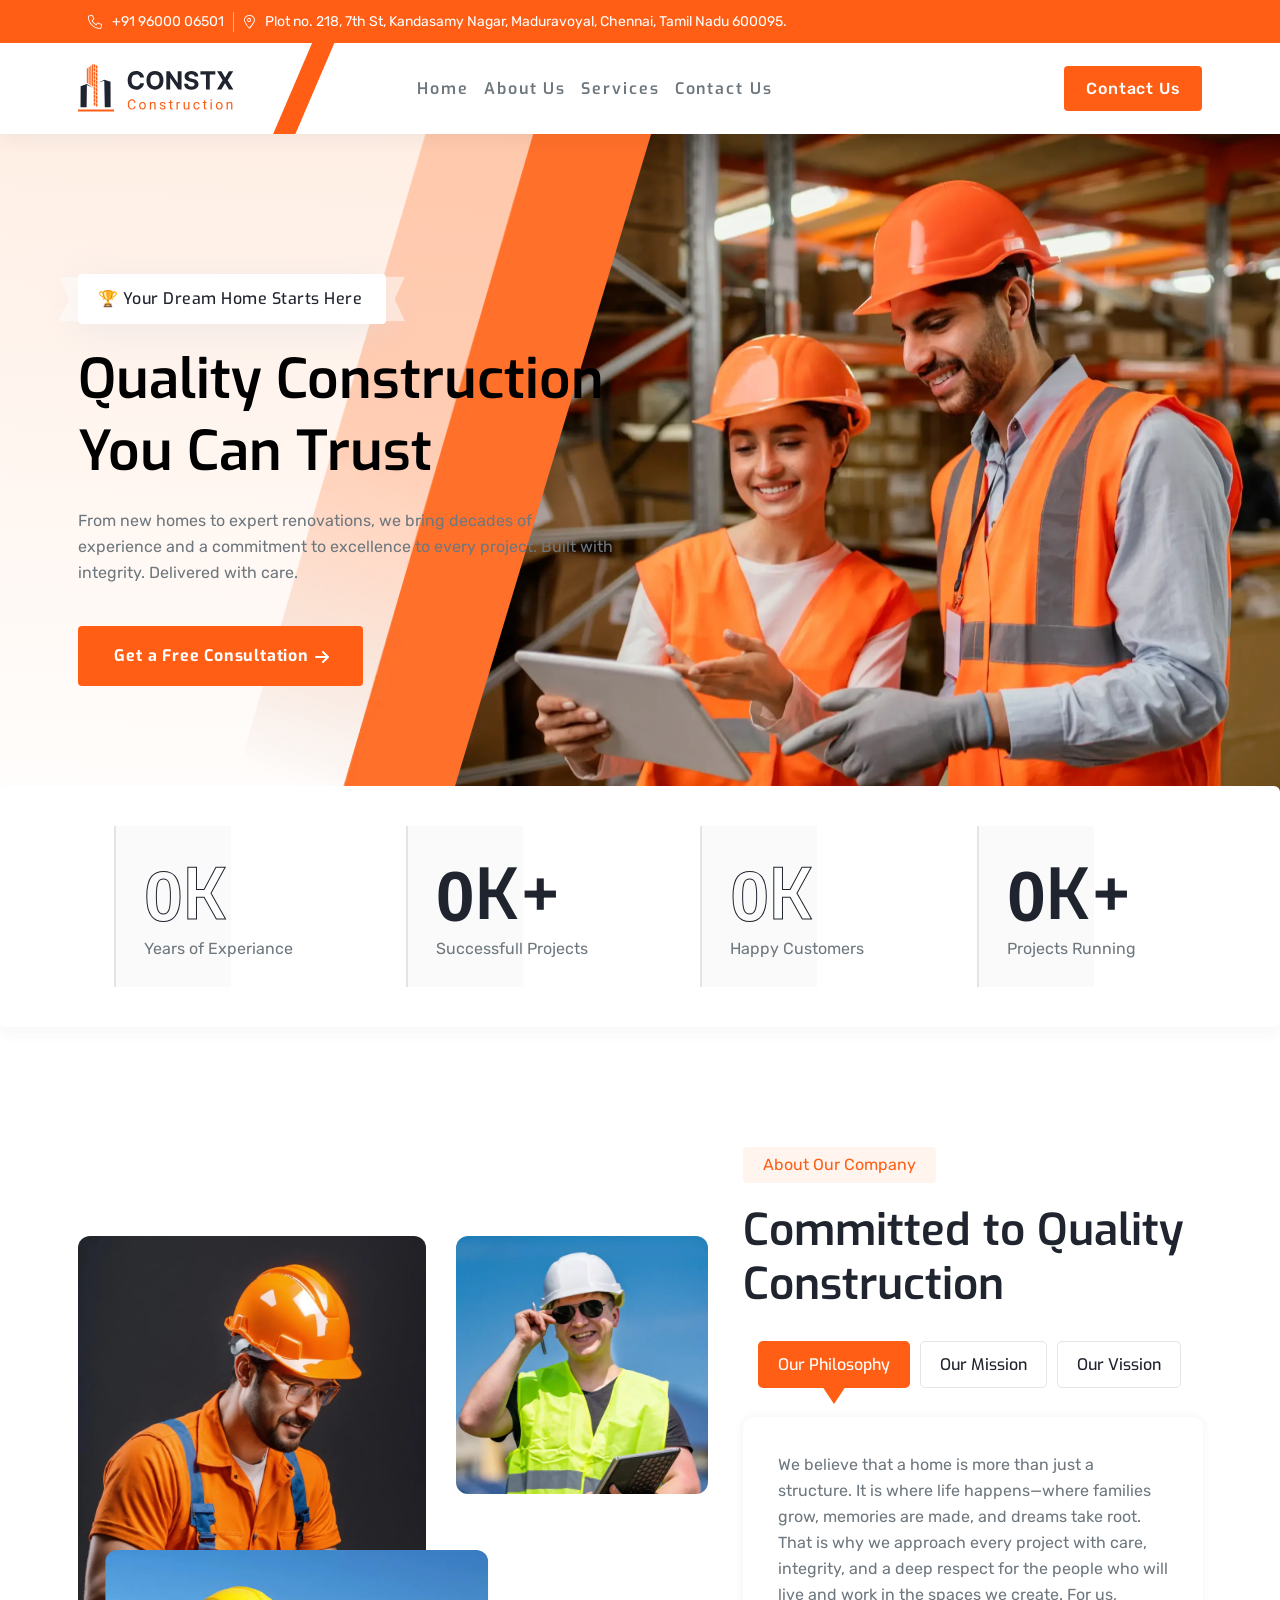
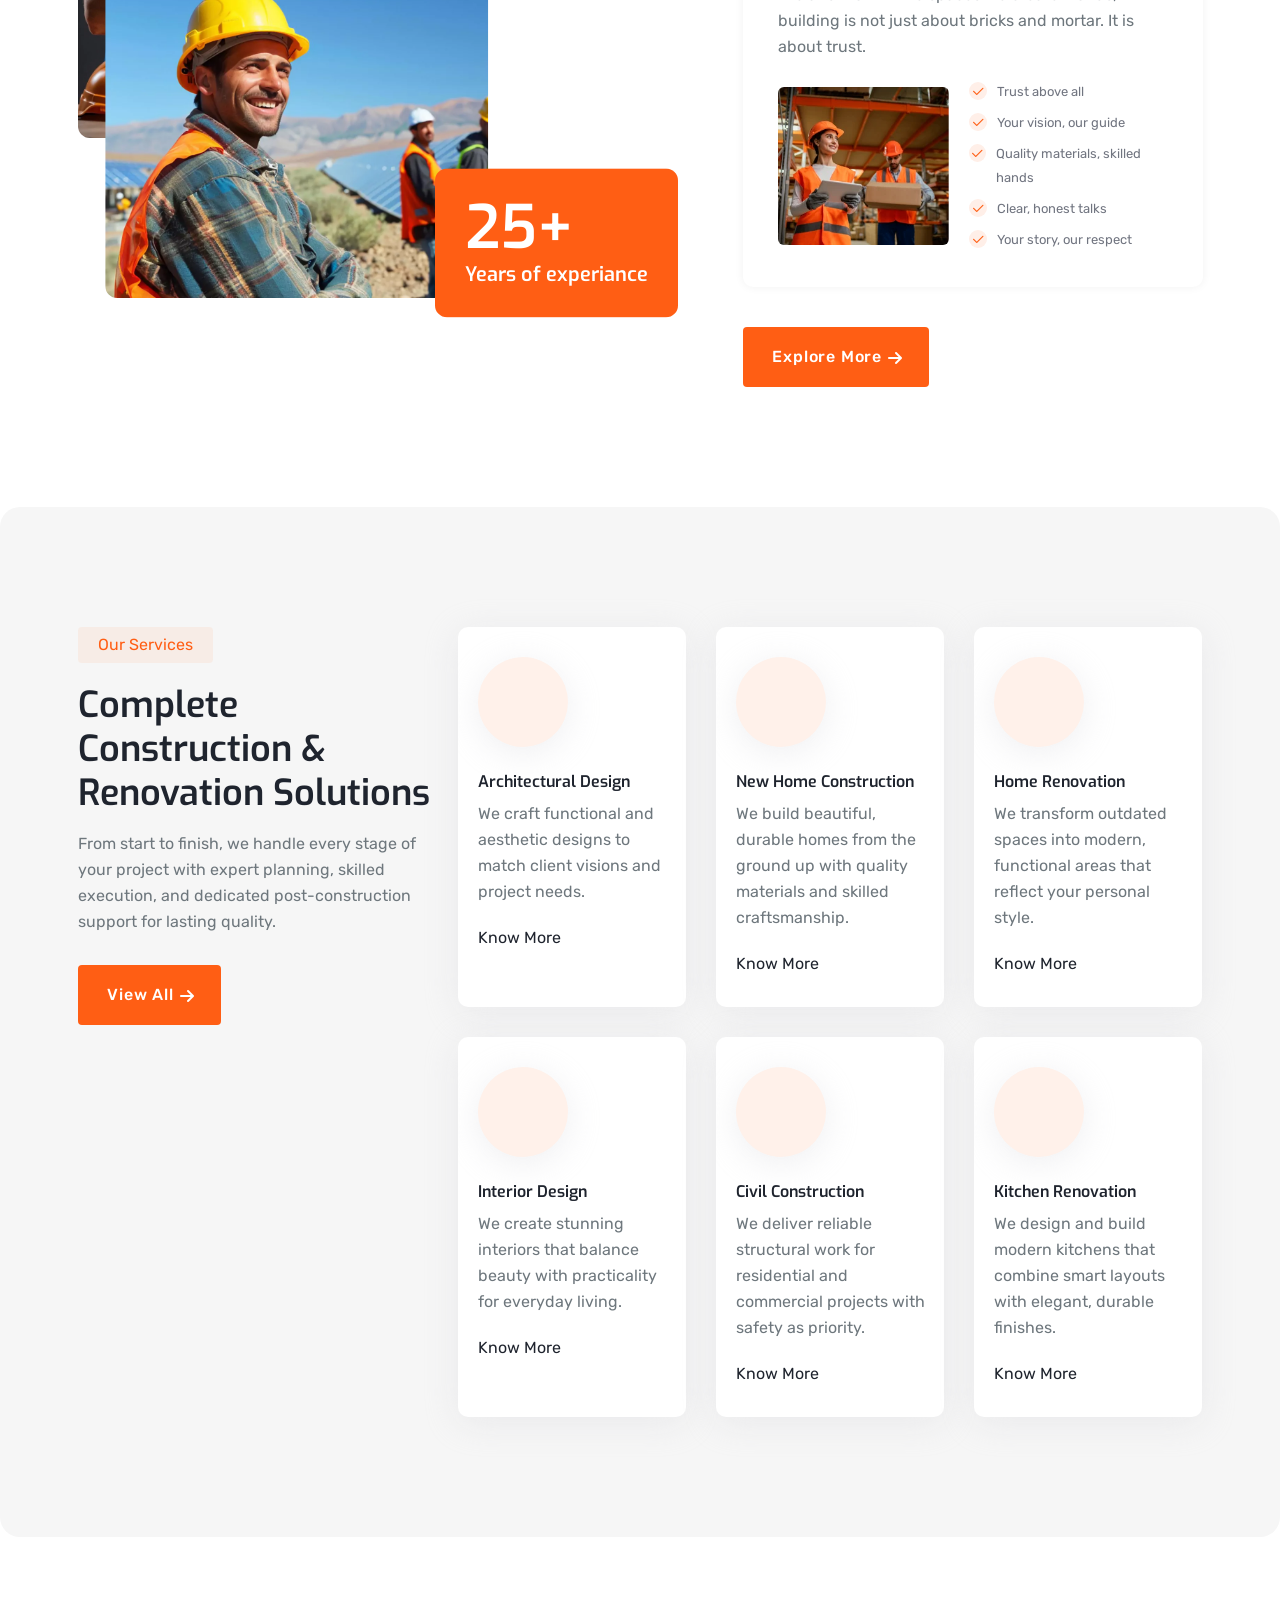
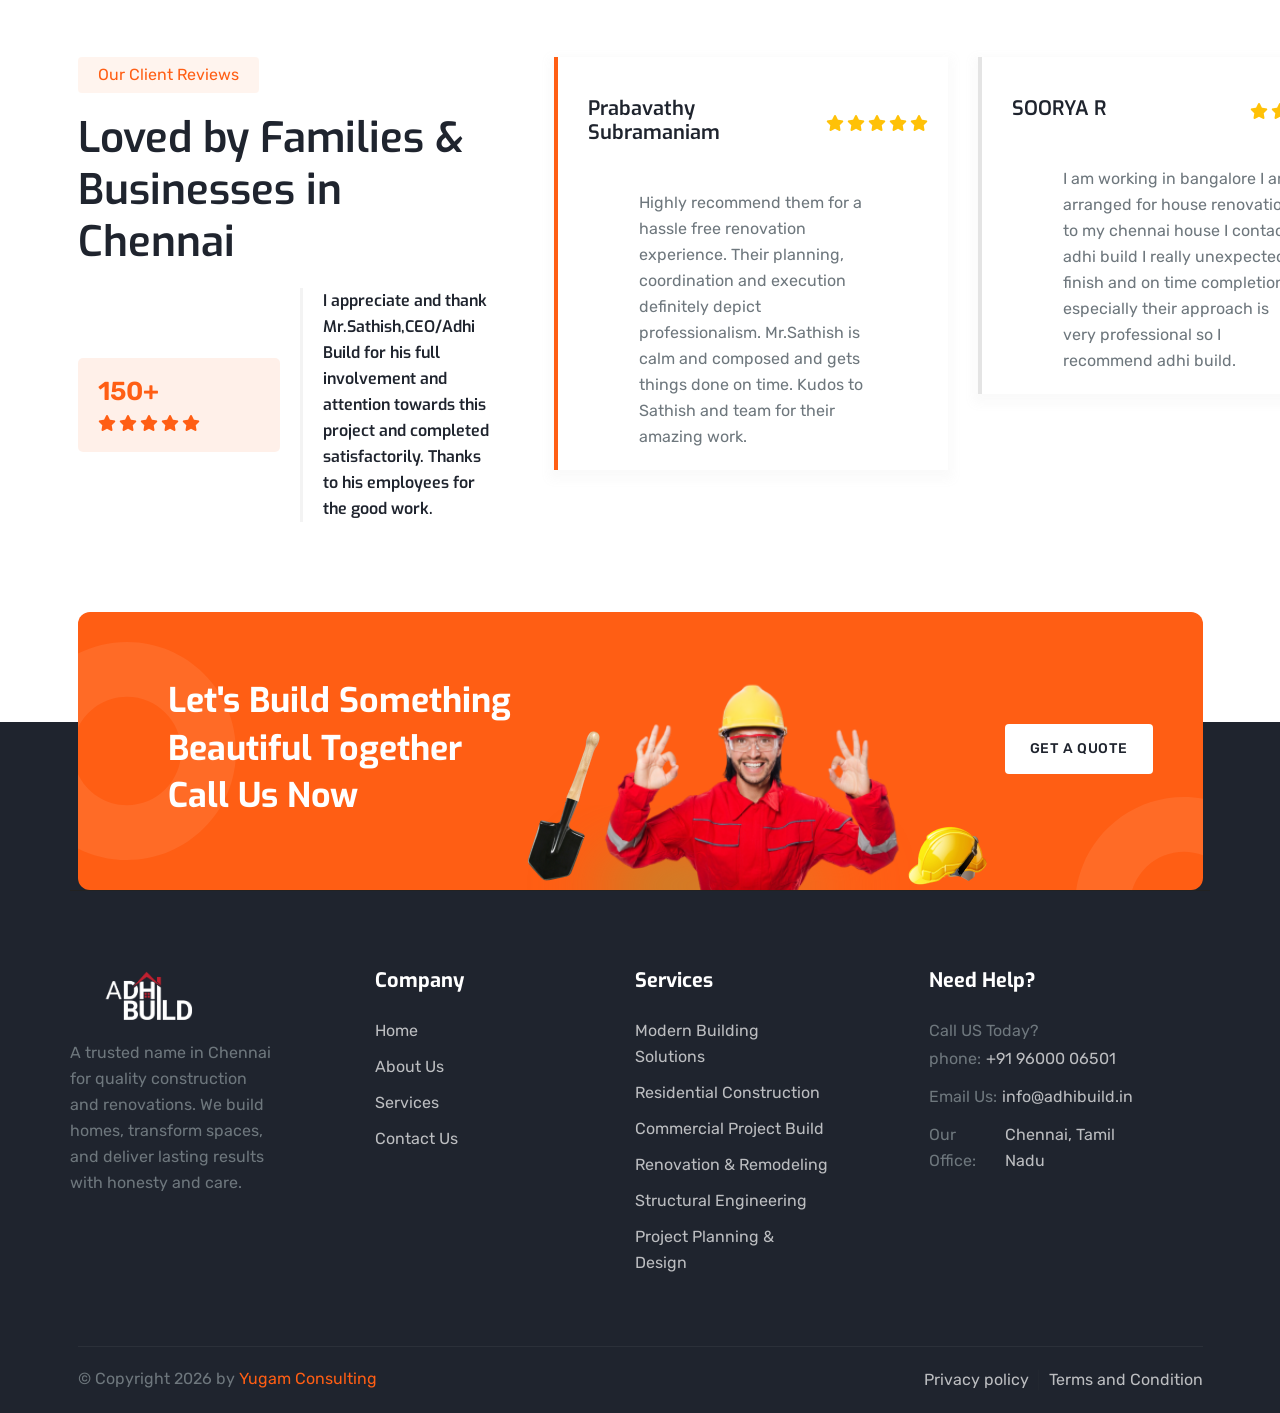
==== commit 64c5ccc8: "Add files via upload" ====
--- a/index.html
+++ b/index.html
@@ -237,11 +237,6 @@
                                 <div class="card-top">
                                     <h3 class="title animated fadeIn"><span class="counter animated">25</span>+</h3>
                                     <p class="desc">Years of experiance</p>
-                                </div>
-                                <div class="card-bottom">
-                                    <h4 class="title">Mark Henry</h4>
-                                    <p class="designation">CEO, OF ConstX</p>
-                                    <p class="signature">Mark Henry</p>
                                 </div>
                             </div>
                         </div>
@@ -575,7 +570,7 @@
                                         <li><i class="fas fa-star"></i></li>
                                     </ul>
                                 </div>
-                                <p class="desc">Genuine 5-star reviews from homeowners and commercial clients who recommend Adhi Build for quality, honesty, and craftsmanship.</p>
+                                <p class="desc">I appreciate and thank Mr.Sathish,CEO/Adhi Build for his full involvement and attention towards this project and completed satisfactorily. Thanks to his employees for the good work.</p>
                             </div>
                         </div>
                     </div>
@@ -587,7 +582,7 @@
                                         <div class="testimonial-wrapper">
                                             <div class="top-content">
                                                 <div class="title-area">
-                                                    <h4 class="title">Michael Smith</h4>
+                                                    <h4 class="title">Prabavathy Subramaniam</h4>
                                                    
                                                 </div>
                                                 <ul class="star-rating">
@@ -599,8 +594,7 @@
                                                 </ul>
                                             </div>
                                             <div class="bottom-content">
-                                                <p class="desc">The team delivered our residential project on time with exceptional quality
-                                                    and attention to detail. Highly recommended for modern construction projects.</p>
+                                                <p class="desc">Highly recommend them for a hassle free renovation experience. Their planning, coordination and execution definitely depict professionalism. Mr.Sathish is calm and composed and gets things done on time. Kudos to Sathish and team for their amazing work.</p>
 
                                             </div>
 
@@ -610,7 +604,7 @@
                                         <div class="testimonial-wrapper">
                                             <div class="top-content">
                                                 <div class="title-area">
-                                                    <h4 class="title">Sarah Johnson</h4>
+                                                    <h4 class="title">SOORYA R</h4>
                                                 </div>
                                                 <ul class="star-rating">
                                                     <li><i class="fas fa-star"></i></li>
@@ -621,8 +615,7 @@
                                                 </ul>
                                             </div>
                                             <div class="bottom-content">
-                                                <p class="desc">Professional and reliable construction services. Their team ensures all
-                                                    projects meet the highest standards of safety and quality.</p>
+                                                <p class="desc">I am working in bangalore I am arranged for house renovation to my chennai house I contact adhi build I really unexpected finish and on time completion especially their approach is very professional so I recommend adhi build.</p>
                                                 
                                             </div>
                                         </div>
@@ -631,7 +624,8 @@
                                         <div class="testimonial-wrapper">
                                             <div class="top-content">
                                                 <div class="title-area">
-                                                    <h4 class="title">Robert Lee</h4>
+                                                    <h4 class="title">
+Jothi V</h4>
                                                 </div>
                                                 <ul class="star-rating">
                                                     <li><i class="fas fa-star"></i></li>
@@ -642,8 +636,7 @@
                                                 </ul>
                                             </div>
                                             <div class="bottom-content">
-                                                <p class="desc">Exceptional craftsmanship and timely project delivery. They transformed our
-                                                    commercial site with professionalism and care.</p>
+                                                <p class="desc">Hi I am kumaraguru from pudhucherry Adhibuild done excellent job they are done my house renovation really done good finish and on time completion i strongly recommend adhibuild</p>
                                             </div>
                                         </div>
                                     </div>
--- a/assets/css/style.css
+++ b/assets/css/style.css
@@ -4,4 +4,4 @@
 Licensed under the MIT license - http://opensource.org/licenses/MIT
 
 Copyright (c) 2015 Daniel Eden
-*/.animated{-webkit-animation-duration:1s;animation-duration:1s;-webkit-animation-fill-mode:both;animation-fill-mode:both}.animated.infinite{-webkit-animation-iteration-count:infinite;animation-iteration-count:infinite}.animated.hinge{-webkit-animation-duration:2s;animation-duration:2s}.animated.bounceIn,.animated.bounceOut,.animated.flipOutX,.animated.flipOutY{-webkit-animation-duration:.75s;animation-duration:.75s}@-webkit-keyframes bounce{20%,53%,80%,from,to{-webkit-animation-timing-function:cubic-bezier(0.215,0.61,0.355,1);animation-timing-function:cubic-bezier(0.215,0.61,0.355,1);-webkit-transform:translate3d(0,0,0);transform:translate3d(0,0,0)}40%,43%{-webkit-animation-timing-function:cubic-bezier(0.755,0.05,0.855,0.06);animation-timing-function:cubic-bezier(0.755,0.05,0.855,0.06);-webkit-transform:translate3d(0,-30px,0);transform:translate3d(0,-30px,0)}70%{-webkit-animation-timing-function:cubic-bezier(0.755,0.05,0.855,0.06);animation-timing-function:cubic-bezier(0.755,0.05,0.855,0.06);-webkit-transform:translate3d(0,-15px,0);transform:translate3d(0,-15px,0)}90%{-webkit-transform:translate3d(0,-4px,0);transform:translate3d(0,-4px,0)}}@keyframes bounce{20%,53%,80%,from,to{-webkit-animation-timing-function:cubic-bezier(0.215,0.61,0.355,1);animation-timing-function:cubic-bezier(0.215,0.61,0.355,1);-webkit-transform:translate3d(0,0,0);transform:translate3d(0,0,0)}40%,43%{-webkit-animation-timing-function:cubic-bezier(0.755,0.05,0.855,0.06);animation-timing-function:cubic-bezier(0.755,0.05,0.855,0.06);-webkit-transform:translate3d(0,-30px,0);transform:translate3d(0,-30px,0)}70%{-webkit-animation-timing-function:cubic-bezier(0.755,0.05,0.855,0.06);animation-timing-function:cubic-bezier(0.755,0.05,0.855,0.06);-webkit-transform:translate3d(0,-15px,0);transform:translate3d(0,-15px,0)}90%{-webkit-transform:translate3d(0,-4px,0);transform:translate3d(0,-4px,0)}}.bounce{-webkit-animation-name:bounce;animation-name:bounce;-webkit-transform-origin:center bottom;transform-origin:center bottom}@keyframes jump-3{0%,100%{-webkit-transform:translate3d(0,0,0);transform:translate3d(0,0,0)}40%{-webkit-transform:translate3d(0,50px,0) scale(.7);transform:translate3d(0,50px,0) scale(.7)}}@keyframes jump-4{0%,100%{-webkit-transform:translate3d(0,0,0);transform:translate3d(0,0,0)}40%{-webkit-transform:translate3d(0,20px,0) scale(.8);transform:translate3d(0,20px,0) scale(.8)}}@keyframes jump-5{0%,100%{-webkit-transform:translate3d(0,0,0);transform:translate3d(0,0,0)}40%{transform:translate3d(0,10px,0)}}@-webkit-keyframes flash{50%,from,to{opacity:1}25%,75%{opacity:0}}@keyframes flash{50%,from,to{opacity:1}25%,75%{opacity:0}}.flash{-webkit-animation-name:flash;animation-name:flash}@-webkit-keyframes pulse{from,to{-webkit-transform:scale3d(1,1,1);transform:scale3d(1,1,1)}50%{-webkit-transform:scale3d(1.05,1.05,1.05);transform:scale3d(1.05,1.05,1.05)}}@keyframes pulse{from,to{-webkit-transform:scale3d(1,1,1);transform:scale3d(1,1,1)}50%{-webkit-transform:scale3d(1.05,1.05,1.05);transform:scale3d(1.05,1.05,1.05)}}@keyframes pulse-border{from,to{-webkit-transform:scale3d(1,1,1);transform:scale3d(1,1,1)}50%{-webkit-transform:scale3d(1.3,1.3,1.3);transform:scale3d(1.3,1.3,1.3)}}.pulse{-webkit-animation-name:pulse;animation-name:pulse}@-webkit-keyframes rubberBand{from,to{-webkit-transform:scale3d(1,1,1);transform:scale3d(1,1,1)}30%{-webkit-transform:scale3d(1.25,.75,1);transform:scale3d(1.25,.75,1)}40%{-webkit-transform:scale3d(.75,1.25,1);transform:scale3d(.75,1.25,1)}50%{-webkit-transform:scale3d(1.15,.85,1);transform:scale3d(1.15,.85,1)}65%{-webkit-transform:scale3d(.95,1.05,1);transform:scale3d(.95,1.05,1)}75%{-webkit-transform:scale3d(1.05,.95,1);transform:scale3d(1.05,.95,1)}}@keyframes rubberBand{from,to{-webkit-transform:scale3d(1,1,1);transform:scale3d(1,1,1)}30%{-webkit-transform:scale3d(1.25,.75,1);transform:scale3d(1.25,.75,1)}40%{-webkit-transform:scale3d(.75,1.25,1);transform:scale3d(.75,1.25,1)}50%{-webkit-transform:scale3d(1.15,.85,1);transform:scale3d(1.15,.85,1)}65%{-webkit-transform:scale3d(.95,1.05,1);transform:scale3d(.95,1.05,1)}75%{-webkit-transform:scale3d(1.05,.95,1);transform:scale3d(1.05,.95,1)}}.rubberBand{-webkit-animation-name:rubberBand;animation-name:rubberBand}@-webkit-keyframes shake{from,to{-webkit-transform:translate3d(0,0,0);transform:translate3d(0,0,0)}10%,30%,50%,70%,90%{-webkit-transform:translate3d(-10px,0,0);transform:translate3d(-10px,0,0)}20%,40%,60%,80%{-webkit-transform:translate3d(10px,0,0);transform:translate3d(10px,0,0)}}@keyframes shake{from,to{-webkit-transform:translate3d(0,0,0);transform:translate3d(0,0,0)}10%,30%,50%,70%,90%{-webkit-transform:translate3d(-10px,0,0);transform:translate3d(-10px,0,0)}20%,40%,60%,80%{-webkit-transform:translate3d(10px,0,0);transform:translate3d(10px,0,0)}}.shake{-webkit-animation-name:shake;animation-name:shake}@-webkit-keyframes swing{20%{-webkit-transform:rotate3d(0,0,1,15deg);transform:rotate3d(0,0,1,15deg)}40%{-webkit-transform:rotate3d(0,0,1,-10deg);transform:rotate3d(0,0,1,-10deg)}60%{-webkit-transform:rotate3d(0,0,1,5deg);transform:rotate3d(0,0,1,5deg)}80%{-webkit-transform:rotate3d(0,0,1,-5deg);transform:rotate3d(0,0,1,-5deg)}to{-webkit-transform:rotate3d(0,0,1,0deg);transform:rotate3d(0,0,1,0deg)}}@keyframes swing{20%{-webkit-transform:rotate3d(0,0,1,15deg);transform:rotate3d(0,0,1,15deg)}40%{-webkit-transform:rotate3d(0,0,1,-10deg);transform:rotate3d(0,0,1,-10deg)}60%{-webkit-transform:rotate3d(0,0,1,5deg);transform:rotate3d(0,0,1,5deg)}80%{-webkit-transform:rotate3d(0,0,1,-5deg);transform:rotate3d(0,0,1,-5deg)}to{-webkit-transform:rotate3d(0,0,1,0deg);transform:rotate3d(0,0,1,0deg)}}.swing{-webkit-transform-origin:top center;transform-origin:top center;-webkit-animation-name:swing;animation-name:swing}@-webkit-keyframes tada{from,to{-webkit-transform:scale3d(1,1,1);transform:scale3d(1,1,1)}10%,20%{-webkit-transform:scale3d(.9,.9,.9) rotate3d(0,0,1,-3deg);transform:scale3d(.9,.9,.9) rotate3d(0,0,1,-3deg)}30%,50%,70%,90%{-webkit-transform:scale3d(1.1,1.1,1.1) rotate3d(0,0,1,3deg);transform:scale3d(1.1,1.1,1.1) rotate3d(0,0,1,3deg)}40%,60%,80%{-webkit-transform:scale3d(1.1,1.1,1.1) rotate3d(0,0,1,-3deg);transform:scale3d(1.1,1.1,1.1) rotate3d(0,0,1,-3deg)}}@keyframes tada{from,to{-webkit-transform:scale3d(1,1,1);transform:scale3d(1,1,1)}10%,20%{-webkit-transform:scale3d(.9,.9,.9) rotate3d(0,0,1,-3deg);transform:scale3d(.9,.9,.9) rotate3d(0,0,1,-3deg)}30%,50%,70%,90%{-webkit-transform:scale3d(1.1,1.1,1.1) rotate3d(0,0,1,3deg);transform:scale3d(1.1,1.1,1.1) rotate3d(0,0,1,3deg)}40%,60%,80%{-webkit-transform:scale3d(1.1,1.1,1.1) rotate3d(0,0,1,-3deg);transform:scale3d(1.1,1.1,1.1) rotate3d(0,0,1,-3deg)}}.tada{-webkit-animation-name:tada;animation-name:tada}@-webkit-keyframes wobble{from,to{-webkit-transform:none;transform:none}15%{-webkit-transform:translate3d(-25%,0,0) rotate3d(0,0,1,-5deg);transform:translate3d(-25%,0,0) rotate3d(0,0,1,-5deg)}30%{-webkit-transform:translate3d(20%,0,0) rotate3d(0,0,1,3deg);transform:translate3d(20%,0,0) rotate3d(0,0,1,3deg)}45%{-webkit-transform:translate3d(-15%,0,0) rotate3d(0,0,1,-3deg);transform:translate3d(-15%,0,0) rotate3d(0,0,1,-3deg)}60%{-webkit-transform:translate3d(10%,0,0) rotate3d(0,0,1,2deg);transform:translate3d(10%,0,0) rotate3d(0,0,1,2deg)}75%{-webkit-transform:translate3d(-5%,0,0) rotate3d(0,0,1,-1deg);transform:translate3d(-5%,0,0) rotate3d(0,0,1,-1deg)}}@keyframes wobble{from,to{-webkit-transform:none;transform:none}15%{-webkit-transform:translate3d(-25%,0,0) rotate3d(0,0,1,-5deg);transform:translate3d(-25%,0,0) rotate3d(0,0,1,-5deg)}30%{-webkit-transform:translate3d(20%,0,0) rotate3d(0,0,1,3deg);transform:translate3d(20%,0,0) rotate3d(0,0,1,3deg)}45%{-webkit-transform:translate3d(-15%,0,0) rotate3d(0,0,1,-3deg);transform:translate3d(-15%,0,0) rotate3d(0,0,1,-3deg)}60%{-webkit-transform:translate3d(10%,0,0) rotate3d(0,0,1,2deg);transform:translate3d(10%,0,0) rotate3d(0,0,1,2deg)}75%{-webkit-transform:translate3d(-5%,0,0) rotate3d(0,0,1,-1deg);transform:translate3d(-5%,0,0) rotate3d(0,0,1,-1deg)}}.wobble{-webkit-animation-name:wobble;animation-name:wobble}@-webkit-keyframes jello{11.1%,from,to{-webkit-transform:none;transform:none}22.2%{-webkit-transform:skewX(-12.5deg) skewY(-12.5deg);transform:skewX(-12.5deg) skewY(-12.5deg)}33.3%{-webkit-transform:skewX(6.25deg) skewY(6.25deg);transform:skewX(6.25deg) skewY(6.25deg)}44.4%{-webkit-transform:skewX(-3.125deg) skewY(-3.125deg);transform:skewX(-3.125deg) skewY(-3.125deg)}55.5%{-webkit-transform:skewX(1.5625deg) skewY(1.5625deg);transform:skewX(1.5625deg) skewY(1.5625deg)}66.6%{-webkit-transform:skewX(-.78125deg) skewY(-.78125deg);transform:skewX(-.78125deg) skewY(-.78125deg)}77.7%{-webkit-transform:skewX(.390625deg) skewY(.390625deg);transform:skewX(.390625deg) skewY(.390625deg)}88.8%{-webkit-transform:skewX(-.1953125deg) skewY(-.1953125deg);transform:skewX(-.1953125deg) skewY(-.1953125deg)}}@keyframes jello{11.1%,from,to{-webkit-transform:none;transform:none}22.2%{-webkit-transform:skewX(-12.5deg) skewY(-12.5deg);transform:skewX(-12.5deg) skewY(-12.5deg)}33.3%{-webkit-transform:skewX(6.25deg) skewY(6.25deg);transform:skewX(6.25deg) skewY(6.25deg)}44.4%{-webkit-transform:skewX(-3.125deg) skewY(-3.125deg);transform:skewX(-3.125deg) skewY(-3.125deg)}55.5%{-webkit-transform:skewX(1.5625deg) skewY(1.5625deg);transform:skewX(1.5625deg) skewY(1.5625deg)}66.6%{-webkit-transform:skewX(-.78125deg) skewY(-.78125deg);transform:skewX(-.78125deg) skewY(-.78125deg)}77.7%{-webkit-transform:skewX(.390625deg) skewY(.390625deg);transform:skewX(.390625deg) skewY(.390625deg)}88.8%{-webkit-transform:skewX(-.1953125deg) skewY(-.1953125deg);transform:skewX(-.1953125deg) skewY(-.1953125deg)}}.jello{-webkit-animation-name:jello;animation-name:jello;-webkit-transform-origin:center;transform-origin:center}@-webkit-keyframes bounceIn{20%,40%,60%,80%,from,to{-webkit-animation-timing-function:cubic-bezier(0.215,0.61,0.355,1);animation-timing-function:cubic-bezier(0.215,0.61,0.355,1)}0%{opacity:0;-webkit-transform:scale3d(.3,.3,.3);transform:scale3d(.3,.3,.3)}20%{-webkit-transform:scale3d(1.1,1.1,1.1);transform:scale3d(1.1,1.1,1.1)}40%{-webkit-transform:scale3d(.9,.9,.9);transform:scale3d(.9,.9,.9)}60%{opacity:1;-webkit-transform:scale3d(1.03,1.03,1.03);transform:scale3d(1.03,1.03,1.03)}80%{-webkit-transform:scale3d(.97,.97,.97);transform:scale3d(.97,.97,.97)}to{opacity:1;-webkit-transform:scale3d(1,1,1);transform:scale3d(1,1,1)}}@keyframes bounceIn{20%,40%,60%,80%,from,to{-webkit-animation-timing-function:cubic-bezier(0.215,0.61,0.355,1);animation-timing-function:cubic-bezier(0.215,0.61,0.355,1)}0%{opacity:0;-webkit-transform:scale3d(.3,.3,.3);transform:scale3d(.3,.3,.3)}20%{-webkit-transform:scale3d(1.1,1.1,1.1);transform:scale3d(1.1,1.1,1.1)}40%{-webkit-transform:scale3d(.9,.9,.9);transform:scale3d(.9,.9,.9)}60%{opacity:1;-webkit-transform:scale3d(1.03,1.03,1.03);transform:scale3d(1.03,1.03,1.03)}80%{-webkit-transform:scale3d(.97,.97,.97);transform:scale3d(.97,.97,.97)}to{opacity:1;-webkit-transform:scale3d(1,1,1);transform:scale3d(1,1,1)}}.bounceIn{-webkit-animation-name:bounceIn;animation-name:bounceIn}@-webkit-keyframes bounceInDown{60%,75%,90%,from,to{-webkit-animation-timing-function:cubic-bezier(0.215,0.61,0.355,1);animation-timing-function:cubic-bezier(0.215,0.61,0.355,1)}0%{opacity:0;-webkit-transform:translate3d(0,-3000px,0);transform:translate3d(0,-3000px,0)}60%{opacity:1;-webkit-transform:translate3d(0,25px,0);transform:translate3d(0,25px,0)}75%{-webkit-transform:translate3d(0,-10px,0);transform:translate3d(0,-10px,0)}90%{-webkit-transform:translate3d(0,5px,0);transform:translate3d(0,5px,0)}to{-webkit-transform:none;transform:none}}@keyframes bounceInDown{60%,75%,90%,from,to{-webkit-animation-timing-function:cubic-bezier(0.215,0.61,0.355,1);animation-timing-function:cubic-bezier(0.215,0.61,0.355,1)}0%{opacity:0;-webkit-transform:translate3d(0,-3000px,0);transform:translate3d(0,-3000px,0)}60%{opacity:1;-webkit-transform:translate3d(0,25px,0);transform:translate3d(0,25px,0)}75%{-webkit-transform:translate3d(0,-10px,0);transform:translate3d(0,-10px,0)}90%{-webkit-transform:translate3d(0,5px,0);transform:translate3d(0,5px,0)}to{-webkit-transform:none;transform:none}}.bounceInDown{-webkit-animation-name:bounceInDown;animation-name:bounceInDown}@-webkit-keyframes bounceInLeft{60%,75%,90%,from,to{-webkit-animation-timing-function:cubic-bezier(0.215,0.61,0.355,1);animation-timing-function:cubic-bezier(0.215,0.61,0.355,1)}0%{opacity:0;-webkit-transform:translate3d(-3000px,0,0);transform:translate3d(-3000px,0,0)}60%{opacity:1;-webkit-transform:translate3d(25px,0,0);transform:translate3d(25px,0,0)}75%{-webkit-transform:translate3d(-10px,0,0);transform:translate3d(-10px,0,0)}90%{-webkit-transform:translate3d(5px,0,0);transform:translate3d(5px,0,0)}to{-webkit-transform:none;transform:none}}@keyframes bounceInLeft{60%,75%,90%,from,to{-webkit-animation-timing-function:cubic-bezier(0.215,0.61,0.355,1);animation-timing-function:cubic-bezier(0.215,0.61,0.355,1)}0%{opacity:0;-webkit-transform:translate3d(-3000px,0,0);transform:translate3d(-3000px,0,0)}60%{opacity:1;-webkit-transform:translate3d(25px,0,0);transform:translate3d(25px,0,0)}75%{-webkit-transform:translate3d(-10px,0,0);transform:translate3d(-10px,0,0)}90%{-webkit-transform:translate3d(5px,0,0);transform:translate3d(5px,0,0)}to{-webkit-transform:none;transform:none}}.bounceInLeft{-webkit-animation-name:bounceInLeft;animation-name:bounceInLeft}@-webkit-keyframes bounceInRight{60%,75%,90%,from,to{-webkit-animation-timing-function:cubic-bezier(0.215,0.61,0.355,1);animation-timing-function:cubic-bezier(0.215,0.61,0.355,1)}from{opacity:0;-webkit-transform:translate3d(3000px,0,0);transform:translate3d(3000px,0,0)}60%{opacity:1;-webkit-transform:translate3d(-25px,0,0);transform:translate3d(-25px,0,0)}75%{-webkit-transform:translate3d(10px,0,0);transform:translate3d(10px,0,0)}90%{-webkit-transform:translate3d(-5px,0,0);transform:translate3d(-5px,0,0)}to{-webkit-transform:none;transform:none}}@keyframes bounceInRight{60%,75%,90%,from,to{-webkit-animation-timing-function:cubic-bezier(0.215,0.61,0.355,1);animation-timing-function:cubic-bezier(0.215,0.61,0.355,1)}from{opacity:0;-webkit-transform:translate3d(3000px,0,0);transform:translate3d(3000px,0,0)}60%{opacity:1;-webkit-transform:translate3d(-25px,0,0);transform:translate3d(-25px,0,0)}75%{-webkit-transform:translate3d(10px,0,0);transform:translate3d(10px,0,0)}90%{-webkit-transform:translate3d(-5px,0,0);transform:translate3d(-5px,0,0)}to{-webkit-transform:none;transform:none}}.bounceInRight{-webkit-animation-name:bounceInRight;animation-name:bounceInRight}@-webkit-keyframes bounceInUp{60%,75%,90%,from,to{-webkit-animation-timing-function:cubic-bezier(0.215,0.61,0.355,1);animation-timing-function:cubic-bezier(0.215,0.61,0.355,1)}from{opacity:0;-webkit-transform:translate3d(0,3000px,0);transform:translate3d(0,3000px,0)}60%{opacity:1;-webkit-transform:translate3d(0,-20px,0);transform:translate3d(0,-20px,0)}75%{-webkit-transform:translate3d(0,10px,0);transform:translate3d(0,10px,0)}90%{-webkit-transform:translate3d(0,-5px,0);transform:translate3d(0,-5px,0)}to{-webkit-transform:translate3d(0,0,0);transform:translate3d(0,0,0)}}@keyframes bounceInUp{60%,75%,90%,from,to{-webkit-animation-timing-function:cubic-bezier(0.215,0.61,0.355,1);animation-timing-function:cubic-bezier(0.215,0.61,0.355,1)}from{opacity:0;-webkit-transform:translate3d(0,3000px,0);transform:translate3d(0,3000px,0)}60%{opacity:1;-webkit-transform:translate3d(0,-20px,0);transform:translate3d(0,-20px,0)}75%{-webkit-transform:translate3d(0,10px,0);transform:translate3d(0,10px,0)}90%{-webkit-transform:translate3d(0,-5px,0);transform:translate3d(0,-5px,0)}to{-webkit-transform:translate3d(0,0,0);transform:translate3d(0,0,0)}}.bounceInUp{-webkit-animation-name:bounceInUp;animation-name:bounceInUp}@-webkit-keyframes bounceOut{20%{-webkit-transform:scale3d(.9,.9,.9);transform:scale3d(.9,.9,.9)}50%,55%{opacity:1;-webkit-transform:scale3d(1.1,1.1,1.1);transform:scale3d(1.1,1.1,1.1)}to{opacity:0;-webkit-transform:scale3d(.3,.3,.3);transform:scale3d(.3,.3,.3)}}@keyframes bounceOut{20%{-webkit-transform:scale3d(.9,.9,.9);transform:scale3d(.9,.9,.9)}50%,55%{opacity:1;-webkit-transform:scale3d(1.1,1.1,1.1);transform:scale3d(1.1,1.1,1.1)}to{opacity:0;-webkit-transform:scale3d(.3,.3,.3);transform:scale3d(.3,.3,.3)}}.bounceOut{-webkit-animation-name:bounceOut;animation-name:bounceOut}@-webkit-keyframes bounceOutDown{20%{-webkit-transform:translate3d(0,10px,0);transform:translate3d(0,10px,0)}40%,45%{opacity:1;-webkit-transform:translate3d(0,-20px,0);transform:translate3d(0,-20px,0)}to{opacity:0;-webkit-transform:translate3d(0,2000px,0);transform:translate3d(0,2000px,0)}}@keyframes bounceOutDown{20%{-webkit-transform:translate3d(0,10px,0);transform:translate3d(0,10px,0)}40%,45%{opacity:1;-webkit-transform:translate3d(0,-20px,0);transform:translate3d(0,-20px,0)}to{opacity:0;-webkit-transform:translate3d(0,2000px,0);transform:translate3d(0,2000px,0)}}.bounceOutDown{-webkit-animation-name:bounceOutDown;animation-name:bounceOutDown}@-webkit-keyframes bounceOutLeft{20%{opacity:1;-webkit-transform:translate3d(20px,0,0);transform:translate3d(20px,0,0)}to{opacity:0;-webkit-transform:translate3d(-2000px,0,0);transform:translate3d(-2000px,0,0)}}@keyframes bounceOutLeft{20%{opacity:1;-webkit-transform:translate3d(20px,0,0);transform:translate3d(20px,0,0)}to{opacity:0;-webkit-transform:translate3d(-2000px,0,0);transform:translate3d(-2000px,0,0)}}.bounceOutLeft{-webkit-animation-name:bounceOutLeft;animation-name:bounceOutLeft}@-webkit-keyframes bounceOutRight{20%{opacity:1;-webkit-transform:translate3d(-20px,0,0);transform:translate3d(-20px,0,0)}to{opacity:0;-webkit-transform:translate3d(2000px,0,0);transform:translate3d(2000px,0,0)}}@keyframes bounceOutRight{20%{opacity:1;-webkit-transform:translate3d(-20px,0,0);transform:translate3d(-20px,0,0)}to{opacity:0;-webkit-transform:translate3d(2000px,0,0);transform:translate3d(2000px,0,0)}}.bounceOutRight{-webkit-animation-name:bounceOutRight;animation-name:bounceOutRight}@-webkit-keyframes bounceOutUp{20%{-webkit-transform:translate3d(0,-10px,0);transform:translate3d(0,-10px,0)}40%,45%{opacity:1;-webkit-transform:translate3d(0,20px,0);transform:translate3d(0,20px,0)}to{opacity:0;-webkit-transform:translate3d(0,-2000px,0);transform:translate3d(0,-2000px,0)}}@keyframes bounceOutUp{20%{-webkit-transform:translate3d(0,-10px,0);transform:translate3d(0,-10px,0)}40%,45%{opacity:1;-webkit-transform:translate3d(0,20px,0);transform:translate3d(0,20px,0)}to{opacity:0;-webkit-transform:translate3d(0,-2000px,0);transform:translate3d(0,-2000px,0)}}.bounceOutUp{-webkit-animation-name:bounceOutUp;animation-name:bounceOutUp}@-webkit-keyframes fadeIn{from{opacity:0}to{opacity:1}}@keyframes fadeIn{from{opacity:0}to{opacity:1}}.fadeIn{-webkit-animation-name:fadeIn;animation-name:fadeIn}@-webkit-keyframes fadeInDown{from{opacity:0;-webkit-transform:translate3d(0,-100%,0);transform:translate3d(0,-100%,0)}to{opacity:1;-webkit-transform:none;transform:none}}@keyframes fadeInDown{from{opacity:0;-webkit-transform:translate3d(0,-100%,0);transform:translate3d(0,-100%,0)}to{opacity:1;-webkit-transform:none;transform:none}}.fadeInDown{-webkit-animation-name:fadeInDown;animation-name:fadeInDown}@-webkit-keyframes fadeInDownBig{from{opacity:0;-webkit-transform:translate3d(0,-2000px,0);transform:translate3d(0,-2000px,0)}to{opacity:1;-webkit-transform:none;transform:none}}@keyframes fadeInDownBig{from{opacity:0;-webkit-transform:translate3d(0,-2000px,0);transform:translate3d(0,-2000px,0)}to{opacity:1;-webkit-transform:none;transform:none}}.fadeInDownBig{-webkit-animation-name:fadeInDownBig;animation-name:fadeInDownBig}@-webkit-keyframes fadeInLeft{from{opacity:0;-webkit-transform:translate3d(-100%,0,0);transform:translate3d(-100%,0,0)}to{opacity:1;-webkit-transform:none;transform:none}}@keyframes fadeInLeft{from{opacity:0;-webkit-transform:translate3d(-100%,0,0);transform:translate3d(-100%,0,0)}to{opacity:1;-webkit-transform:none;transform:none}}.fadeInLeft{-webkit-animation-name:fadeInLeft;animation-name:fadeInLeft}@-webkit-keyframes fadeInLeftBig{from{opacity:0;-webkit-transform:translate3d(-2000px,0,0);transform:translate3d(-2000px,0,0)}to{opacity:1;-webkit-transform:none;transform:none}}@keyframes fadeInLeftBig{from{opacity:0;-webkit-transform:translate3d(-2000px,0,0);transform:translate3d(-2000px,0,0)}to{opacity:1;-webkit-transform:none;transform:none}}.fadeInLeftBig{-webkit-animation-name:fadeInLeftBig;animation-name:fadeInLeftBig}@-webkit-keyframes fadeInRight{from{opacity:0;-webkit-transform:translate3d(100%,0,0);transform:translate3d(100%,0,0)}to{opacity:1;-webkit-transform:none;transform:none}}@keyframes fadeInRight{from{opacity:0;-webkit-transform:translate3d(100%,0,0);transform:translate3d(100%,0,0)}to{opacity:1;-webkit-transform:none;transform:none}}.fadeInRight{-webkit-animation-name:fadeInRight;animation-name:fadeInRight}@-webkit-keyframes fadeInRightBig{from{opacity:0;-webkit-transform:translate3d(2000px,0,0);transform:translate3d(2000px,0,0)}to{opacity:1;-webkit-transform:none;transform:none}}@keyframes fadeInRightBig{from{opacity:0;-webkit-transform:translate3d(2000px,0,0);transform:translate3d(2000px,0,0)}to{opacity:1;-webkit-transform:none;transform:none}}.fadeInRightBig{-webkit-animation-name:fadeInRightBig;animation-name:fadeInRightBig}@-webkit-keyframes fadeInUp{from{opacity:0;-webkit-transform:translate3d(0,100%,0);transform:translate3d(0,100%,0)}to{opacity:1;-webkit-transform:none;transform:none}}@keyframes fadeInUp{from{opacity:0;-webkit-transform:translate3d(0,100%,0);transform:translate3d(0,100%,0)}to{opacity:1;-webkit-transform:none;transform:none}}@keyframes fadeInUp2{from{opacity:0;-webkit-transform:translate3d(0,40%,0);transform:translate3d(0,40%,0)}to{opacity:1;-webkit-transform:none;transform:none}}.fadeInUp{-webkit-animation-name:fadeInUp;animation-name:fadeInUp}@-webkit-keyframes fadeInUpBig{from{opacity:0;-webkit-transform:translate3d(0,2000px,0);transform:translate3d(0,2000px,0)}to{opacity:1;-webkit-transform:none;transform:none}}@keyframes fadeInUpBig{from{opacity:0;-webkit-transform:translate3d(0,2000px,0);transform:translate3d(0,2000px,0)}to{opacity:1;-webkit-transform:none;transform:none}}.fadeInUpBig{-webkit-animation-name:fadeInUpBig;animation-name:fadeInUpBig}@-webkit-keyframes fadeOut{from{opacity:1}to{opacity:0}}@keyframes fadeOut{from{opacity:1}to{opacity:0}}.fadeOut{-webkit-animation-name:fadeOut;animation-name:fadeOut}@-webkit-keyframes fadeOutDown{from{opacity:1}to{opacity:0;-webkit-transform:translate3d(0,100%,0);transform:translate3d(0,100%,0)}}@keyframes fadeOutDown{from{opacity:1}to{opacity:0;-webkit-transform:translate3d(0,100%,0);transform:translate3d(0,100%,0)}}.fadeOutDown{-webkit-animation-name:fadeOutDown;animation-name:fadeOutDown}@-webkit-keyframes fadeOutDownBig{from{opacity:1}to{opacity:0;-webkit-transform:translate3d(0,2000px,0);transform:translate3d(0,2000px,0)}}@keyframes fadeOutDownBig{from{opacity:1}to{opacity:0;-webkit-transform:translate3d(0,2000px,0);transform:translate3d(0,2000px,0)}}.fadeOutDownBig{-webkit-animation-name:fadeOutDownBig;animation-name:fadeOutDownBig}@-webkit-keyframes fadeOutLeft{from{opacity:1}to{opacity:0;-webkit-transform:translate3d(-100%,0,0);transform:translate3d(-100%,0,0)}}@keyframes fadeOutLeft{from{opacity:1}to{opacity:0;-webkit-transform:translate3d(-100%,0,0);transform:translate3d(-100%,0,0)}}.fadeOutLeft{-webkit-animation-name:fadeOutLeft;animation-name:fadeOutLeft}@-webkit-keyframes fadeOutLeftBig{from{opacity:1}to{opacity:0;-webkit-transform:translate3d(-2000px,0,0);transform:translate3d(-2000px,0,0)}}@keyframes fadeOutLeftBig{from{opacity:1}to{opacity:0;-webkit-transform:translate3d(-2000px,0,0);transform:translate3d(-2000px,0,0)}}.fadeOutLeftBig{-webkit-animation-name:fadeOutLeftBig;animation-name:fadeOutLeftBig}@-webkit-keyframes fadeOutRight{from{opacity:1}to{opacity:0;-webkit-transform:translate3d(100%,0,0);transform:translate3d(100%,0,0)}}@keyframes fadeOutRight{from{opacity:1}to{opacity:0;-webkit-transform:translate3d(100%,0,0);transform:translate3d(100%,0,0)}}.fadeOutRight{-webkit-animation-name:fadeOutRight;animation-name:fadeOutRight}@-webkit-keyframes fadeOutRightBig{from{opacity:1}to{opacity:0;-webkit-transform:translate3d(2000px,0,0);transform:translate3d(2000px,0,0)}}@keyframes fadeOutRightBig{from{opacity:1}to{opacity:0;-webkit-transform:translate3d(2000px,0,0);transform:translate3d(2000px,0,0)}}.fadeOutRightBig{-webkit-animation-name:fadeOutRightBig;animation-name:fadeOutRightBig}@-webkit-keyframes fadeOutUp{from{opacity:1}to{opacity:0;-webkit-transform:translate3d(0,-100%,0);transform:translate3d(0,-100%,0)}}@keyframes fadeOutUp{from{opacity:1}to{opacity:0;-webkit-transform:translate3d(0,-100%,0);transform:translate3d(0,-100%,0)}}.fadeOutUp{-webkit-animation-name:fadeOutUp;animation-name:fadeOutUp}@-webkit-keyframes fadeOutUpBig{from{opacity:1}to{opacity:0;-webkit-transform:translate3d(0,-2000px,0);transform:translate3d(0,-2000px,0)}}@keyframes fadeOutUpBig{from{opacity:1}to{opacity:0;-webkit-transform:translate3d(0,-2000px,0);transform:translate3d(0,-2000px,0)}}.fadeOutUpBig{-webkit-animation-name:fadeOutUpBig;animation-name:fadeOutUpBig}@-webkit-keyframes flip{from{-webkit-transform:perspective(400px) rotate3d(0,1,0,-360deg);transform:perspective(400px) rotate3d(0,1,0,-360deg);-webkit-animation-timing-function:ease-out;animation-timing-function:ease-out}40%{-webkit-transform:perspective(400px) translate3d(0,0,150px) rotate3d(0,1,0,-190deg);transform:perspective(400px) translate3d(0,0,150px) rotate3d(0,1,0,-190deg);-webkit-animation-timing-function:ease-out;animation-timing-function:ease-out}50%{-webkit-transform:perspective(400px) translate3d(0,0,150px) rotate3d(0,1,0,-170deg);transform:perspective(400px) translate3d(0,0,150px) rotate3d(0,1,0,-170deg);-webkit-animation-timing-function:ease-in;animation-timing-function:ease-in}80%{-webkit-transform:perspective(400px) scale3d(.95,.95,.95);transform:perspective(400px) scale3d(.95,.95,.95);-webkit-animation-timing-function:ease-in;animation-timing-function:ease-in}to{-webkit-transform:perspective(400px);transform:perspective(400px);-webkit-animation-timing-function:ease-in;animation-timing-function:ease-in}}@keyframes flip{from{-webkit-transform:perspective(400px) rotate3d(0,1,0,-360deg);transform:perspective(400px) rotate3d(0,1,0,-360deg);-webkit-animation-timing-function:ease-out;animation-timing-function:ease-out}40%{-webkit-transform:perspective(400px) translate3d(0,0,150px) rotate3d(0,1,0,-190deg);transform:perspective(400px) translate3d(0,0,150px) rotate3d(0,1,0,-190deg);-webkit-animation-timing-function:ease-out;animation-timing-function:ease-out}50%{-webkit-transform:perspective(400px) translate3d(0,0,150px) rotate3d(0,1,0,-170deg);transform:perspective(400px) translate3d(0,0,150px) rotate3d(0,1,0,-170deg);-webkit-animation-timing-function:ease-in;animation-timing-function:ease-in}80%{-webkit-transform:perspective(400px) scale3d(.95,.95,.95);transform:perspective(400px) scale3d(.95,.95,.95);-webkit-animation-timing-function:ease-in;animation-timing-function:ease-in}to{-webkit-transform:perspective(400px);transform:perspective(400px);-webkit-animation-timing-function:ease-in;animation-timing-function:ease-in}}.animated.flip{-webkit-backface-visibility:visible;backface-visibility:visible;-webkit-animation-name:flip;animation-name:flip}@-webkit-keyframes flipInX{from{-webkit-transform:perspective(400px) rotate3d(1,0,0,90deg);transform:perspective(400px) rotate3d(1,0,0,90deg);-webkit-animation-timing-function:ease-in;animation-timing-function:ease-in;opacity:0}40%{-webkit-transform:perspective(400px) rotate3d(1,0,0,-20deg);transform:perspective(400px) rotate3d(1,0,0,-20deg);-webkit-animation-timing-function:ease-in;animation-timing-function:ease-in}60%{-webkit-transform:perspective(400px) rotate3d(1,0,0,10deg);transform:perspective(400px) rotate3d(1,0,0,10deg);opacity:1}80%{-webkit-transform:perspective(400px) rotate3d(1,0,0,-5deg);transform:perspective(400px) rotate3d(1,0,0,-5deg)}to{-webkit-transform:perspective(400px);transform:perspective(400px)}}@keyframes flipInX{from{-webkit-transform:perspective(400px) rotate3d(1,0,0,90deg);transform:perspective(400px) rotate3d(1,0,0,90deg);-webkit-animation-timing-function:ease-in;animation-timing-function:ease-in;opacity:0}40%{-webkit-transform:perspective(400px) rotate3d(1,0,0,-20deg);transform:perspective(400px) rotate3d(1,0,0,-20deg);-webkit-animation-timing-function:ease-in;animation-timing-function:ease-in}60%{-webkit-transform:perspective(400px) rotate3d(1,0,0,10deg);transform:perspective(400px) rotate3d(1,0,0,10deg);opacity:1}80%{-webkit-transform:perspective(400px) rotate3d(1,0,0,-5deg);transform:perspective(400px) rotate3d(1,0,0,-5deg)}to{-webkit-transform:perspective(400px);transform:perspective(400px)}}.flipInX{-webkit-backface-visibility:visible!important;backface-visibility:visible!important;-webkit-animation-name:flipInX;animation-name:flipInX}.flipInY,.flipOutX{-webkit-backface-visibility:visible!important}@-webkit-keyframes flipInY{from{-webkit-transform:perspective(400px) rotate3d(0,1,0,90deg);transform:perspective(400px) rotate3d(0,1,0,90deg);-webkit-animation-timing-function:ease-in;animation-timing-function:ease-in;opacity:0}40%{-webkit-transform:perspective(400px) rotate3d(0,1,0,-20deg);transform:perspective(400px) rotate3d(0,1,0,-20deg);-webkit-animation-timing-function:ease-in;animation-timing-function:ease-in}60%{-webkit-transform:perspective(400px) rotate3d(0,1,0,10deg);transform:perspective(400px) rotate3d(0,1,0,10deg);opacity:1}80%{-webkit-transform:perspective(400px) rotate3d(0,1,0,-5deg);transform:perspective(400px) rotate3d(0,1,0,-5deg)}to{-webkit-transform:perspective(400px);transform:perspective(400px)}}@keyframes flipInY{from{-webkit-transform:perspective(400px) rotate3d(0,1,0,90deg);transform:perspective(400px) rotate3d(0,1,0,90deg);-webkit-animation-timing-function:ease-in;animation-timing-function:ease-in;opacity:0}40%{-webkit-transform:perspective(400px) rotate3d(0,1,0,-20deg);transform:perspective(400px) rotate3d(0,1,0,-20deg);-webkit-animation-timing-function:ease-in;animation-timing-function:ease-in}60%{-webkit-transform:perspective(400px) rotate3d(0,1,0,10deg);transform:perspective(400px) rotate3d(0,1,0,10deg);opacity:1}80%{-webkit-transform:perspective(400px) rotate3d(0,1,0,-5deg);transform:perspective(400px) rotate3d(0,1,0,-5deg)}to{-webkit-transform:perspective(400px);transform:perspective(400px)}}.flipInY{backface-visibility:visible!important;-webkit-animation-name:flipInY;animation-name:flipInY}@-webkit-keyframes flipOutX{from{-webkit-transform:perspective(400px);transform:perspective(400px)}30%{-webkit-transform:perspective(400px) rotate3d(1,0,0,-20deg);transform:perspective(400px) rotate3d(1,0,0,-20deg);opacity:1}to{-webkit-transform:perspective(400px) rotate3d(1,0,0,90deg);transform:perspective(400px) rotate3d(1,0,0,90deg);opacity:0}}@keyframes flipOutX{from{-webkit-transform:perspective(400px);transform:perspective(400px)}30%{-webkit-transform:perspective(400px) rotate3d(1,0,0,-20deg);transform:perspective(400px) rotate3d(1,0,0,-20deg);opacity:1}to{-webkit-transform:perspective(400px) rotate3d(1,0,0,90deg);transform:perspective(400px) rotate3d(1,0,0,90deg);opacity:0}}.flipOutX{-webkit-animation-name:flipOutX;animation-name:flipOutX;backface-visibility:visible!important}@-webkit-keyframes flipOutY{from{-webkit-transform:perspective(400px);transform:perspective(400px)}30%{-webkit-transform:perspective(400px) rotate3d(0,1,0,-15deg);transform:perspective(400px) rotate3d(0,1,0,-15deg);opacity:1}to{-webkit-transform:perspective(400px) rotate3d(0,1,0,90deg);transform:perspective(400px) rotate3d(0,1,0,90deg);opacity:0}}@keyframes flipOutY{from{-webkit-transform:perspective(400px);transform:perspective(400px)}30%{-webkit-transform:perspective(400px) rotate3d(0,1,0,-15deg);transform:perspective(400px) rotate3d(0,1,0,-15deg);opacity:1}to{-webkit-transform:perspective(400px) rotate3d(0,1,0,90deg);transform:perspective(400px) rotate3d(0,1,0,90deg);opacity:0}}.flipOutY{-webkit-backface-visibility:visible!important;backface-visibility:visible!important;-webkit-animation-name:flipOutY;animation-name:flipOutY}@-webkit-keyframes lightSpeedIn{from{-webkit-transform:translate3d(100%,0,0) skewX(-30deg);transform:translate3d(100%,0,0) skewX(-30deg);opacity:0}60%{-webkit-transform:skewX(20deg);transform:skewX(20deg);opacity:1}80%{-webkit-transform:skewX(-5deg);transform:skewX(-5deg);opacity:1}to{-webkit-transform:none;transform:none;opacity:1}}@keyframes lightSpeedIn{from{-webkit-transform:translate3d(100%,0,0) skewX(-30deg);transform:translate3d(100%,0,0) skewX(-30deg);opacity:0}60%{-webkit-transform:skewX(20deg);transform:skewX(20deg);opacity:1}80%{-webkit-transform:skewX(-5deg);transform:skewX(-5deg);opacity:1}to{-webkit-transform:none;transform:none;opacity:1}}.lightSpeedIn{-webkit-animation-name:lightSpeedIn;animation-name:lightSpeedIn;-webkit-animation-timing-function:ease-out;animation-timing-function:ease-out}@-webkit-keyframes lightSpeedOut{from{opacity:1}to{-webkit-transform:translate3d(100%,0,0) skewX(30deg);transform:translate3d(100%,0,0) skewX(30deg);opacity:0}}@keyframes lightSpeedOut{from{opacity:1}to{-webkit-transform:translate3d(100%,0,0) skewX(30deg);transform:translate3d(100%,0,0) skewX(30deg);opacity:0}}.lightSpeedOut{-webkit-animation-name:lightSpeedOut;animation-name:lightSpeedOut;-webkit-animation-timing-function:ease-in;animation-timing-function:ease-in}@-webkit-keyframes rotateIn{from{-webkit-transform-origin:center;transform-origin:center;-webkit-transform:rotate3d(0,0,1,-200deg);transform:rotate3d(0,0,1,-200deg);opacity:0}to{-webkit-transform-origin:center;transform-origin:center;-webkit-transform:none;transform:none;opacity:1}}@keyframes rotateIn{from{-webkit-transform-origin:center;transform-origin:center;-webkit-transform:rotate3d(0,0,1,-200deg);transform:rotate3d(0,0,1,-200deg);opacity:0}to{-webkit-transform-origin:center;transform-origin:center;-webkit-transform:none;transform:none;opacity:1}}.rotateIn{-webkit-animation-name:rotateIn;animation-name:rotateIn}@-webkit-keyframes rotateInDownLeft{from{-webkit-transform-origin:left bottom;transform-origin:left bottom;-webkit-transform:rotate3d(0,0,1,-45deg);transform:rotate3d(0,0,1,-45deg);opacity:0}to{-webkit-transform-origin:left bottom;transform-origin:left bottom;-webkit-transform:none;transform:none;opacity:1}}@keyframes rotateInDownLeft{from{-webkit-transform-origin:left bottom;transform-origin:left bottom;-webkit-transform:rotate3d(0,0,1,-45deg);transform:rotate3d(0,0,1,-45deg);opacity:0}to{-webkit-transform-origin:left bottom;transform-origin:left bottom;-webkit-transform:none;transform:none;opacity:1}}.rotateInDownLeft{-webkit-animation-name:rotateInDownLeft;animation-name:rotateInDownLeft}@-webkit-keyframes rotateInDownRight{from{-webkit-transform-origin:right bottom;transform-origin:right bottom;-webkit-transform:rotate3d(0,0,1,45deg);transform:rotate3d(0,0,1,45deg);opacity:0}to{-webkit-transform-origin:right bottom;transform-origin:right bottom;-webkit-transform:none;transform:none;opacity:1}}@keyframes rotateInDownRight{from{-webkit-transform-origin:right bottom;transform-origin:right bottom;-webkit-transform:rotate3d(0,0,1,45deg);transform:rotate3d(0,0,1,45deg);opacity:0}to{-webkit-transform-origin:right bottom;transform-origin:right bottom;-webkit-transform:none;transform:none;opacity:1}}.rotateInDownRight{-webkit-animation-name:rotateInDownRight;animation-name:rotateInDownRight}@-webkit-keyframes rotateInUpLeft{from{-webkit-transform-origin:left bottom;transform-origin:left bottom;-webkit-transform:rotate3d(0,0,1,45deg);transform:rotate3d(0,0,1,45deg);opacity:0}to{-webkit-transform-origin:left bottom;transform-origin:left bottom;-webkit-transform:none;transform:none;opacity:1}}@keyframes rotateInUpLeft{from{-webkit-transform-origin:left bottom;transform-origin:left bottom;-webkit-transform:rotate3d(0,0,1,45deg);transform:rotate3d(0,0,1,45deg);opacity:0}to{-webkit-transform-origin:left bottom;transform-origin:left bottom;-webkit-transform:none;transform:none;opacity:1}}.rotateInUpLeft{-webkit-animation-name:rotateInUpLeft;animation-name:rotateInUpLeft}@-webkit-keyframes rotateInUpRight{from{-webkit-transform-origin:right bottom;transform-origin:right bottom;-webkit-transform:rotate3d(0,0,1,-90deg);transform:rotate3d(0,0,1,-90deg);opacity:0}to{-webkit-transform-origin:right bottom;transform-origin:right bottom;-webkit-transform:none;transform:none;opacity:1}}@keyframes rotateInUpRight{from{-webkit-transform-origin:right bottom;transform-origin:right bottom;-webkit-transform:rotate3d(0,0,1,-90deg);transform:rotate3d(0,0,1,-90deg);opacity:0}to{-webkit-transform-origin:right bottom;transform-origin:right bottom;-webkit-transform:none;transform:none;opacity:1}}.rotateInUpRight{-webkit-animation-name:rotateInUpRight;animation-name:rotateInUpRight}@-webkit-keyframes rotateOut{from{-webkit-transform-origin:center;transform-origin:center;opacity:1}to{-webkit-transform-origin:center;transform-origin:center;-webkit-transform:rotate3d(0,0,1,200deg);transform:rotate3d(0,0,1,200deg);opacity:0}}@keyframes rotateOut{from{-webkit-transform-origin:center;transform-origin:center;opacity:1}to{-webkit-transform-origin:center;transform-origin:center;-webkit-transform:rotate3d(0,0,1,200deg);transform:rotate3d(0,0,1,200deg);opacity:0}}.rotateOut{-webkit-animation-name:rotateOut;animation-name:rotateOut}@-webkit-keyframes rotateOutDownLeft{from{-webkit-transform-origin:left bottom;transform-origin:left bottom;opacity:1}to{-webkit-transform-origin:left bottom;transform-origin:left bottom;-webkit-transform:rotate3d(0,0,1,45deg);transform:rotate3d(0,0,1,45deg);opacity:0}}@keyframes rotateOutDownLeft{from{-webkit-transform-origin:left bottom;transform-origin:left bottom;opacity:1}to{-webkit-transform-origin:left bottom;transform-origin:left bottom;-webkit-transform:rotate3d(0,0,1,45deg);transform:rotate3d(0,0,1,45deg);opacity:0}}.rotateOutDownLeft{-webkit-animation-name:rotateOutDownLeft;animation-name:rotateOutDownLeft}@-webkit-keyframes rotateOutDownRight{from{-webkit-transform-origin:right bottom;transform-origin:right bottom;opacity:1}to{-webkit-transform-origin:right bottom;transform-origin:right bottom;-webkit-transform:rotate3d(0,0,1,-45deg);transform:rotate3d(0,0,1,-45deg);opacity:0}}@keyframes rotateOutDownRight{from{-webkit-transform-origin:right bottom;transform-origin:right bottom;opacity:1}to{-webkit-transform-origin:right bottom;transform-origin:right bottom;-webkit-transform:rotate3d(0,0,1,-45deg);transform:rotate3d(0,0,1,-45deg);opacity:0}}.rotateOutDownRight{-webkit-animation-name:rotateOutDownRight;animation-name:rotateOutDownRight}@-webkit-keyframes rotateOutUpLeft{from{-webkit-transform-origin:left bottom;transform-origin:left bottom;opacity:1}to{-webkit-transform-origin:left bottom;transform-origin:left bottom;-webkit-transform:rotate3d(0,0,1,-45deg);transform:rotate3d(0,0,1,-45deg);opacity:0}}@keyframes rotateOutUpLeft{from{-webkit-transform-origin:left bottom;transform-origin:left bottom;opacity:1}to{-webkit-transform-origin:left bottom;transform-origin:left bottom;-webkit-transform:rotate3d(0,0,1,-45deg);transform:rotate3d(0,0,1,-45deg);opacity:0}}.rotateOutUpLeft{-webkit-animation-name:rotateOutUpLeft;animation-name:rotateOutUpLeft}@-webkit-keyframes rotateOutUpRight{from{-webkit-transform-origin:right bottom;transform-origin:right bottom;opacity:1}to{-webkit-transform-origin:right bottom;transform-origin:right bottom;-webkit-transform:rotate3d(0,0,1,90deg);transform:rotate3d(0,0,1,90deg);opacity:0}}@keyframes rotateOutUpRight{from{-webkit-transform-origin:right bottom;transform-origin:right bottom;opacity:1}to{-webkit-transform-origin:right bottom;transform-origin:right bottom;-webkit-transform:rotate3d(0,0,1,90deg);transform:rotate3d(0,0,1,90deg);opacity:0}}.rotateOutUpRight{-webkit-animation-name:rotateOutUpRight;animation-name:rotateOutUpRight}@-webkit-keyframes hinge{0%{-webkit-transform-origin:top left;transform-origin:top left;-webkit-animation-timing-function:ease-in-out;animation-timing-function:ease-in-out}20%,60%{-webkit-transform:rotate3d(0,0,1,80deg);transform:rotate3d(0,0,1,80deg);-webkit-transform-origin:top left;transform-origin:top left;-webkit-animation-timing-function:ease-in-out;animation-timing-function:ease-in-out}40%,80%{-webkit-transform:rotate3d(0,0,1,60deg);transform:rotate3d(0,0,1,60deg);-webkit-transform-origin:top left;transform-origin:top left;-webkit-animation-timing-function:ease-in-out;animation-timing-function:ease-in-out;opacity:1}to{-webkit-transform:translate3d(0,700px,0);transform:translate3d(0,700px,0);opacity:0}}@keyframes hinge{0%{-webkit-transform-origin:top left;transform-origin:top left;-webkit-animation-timing-function:ease-in-out;animation-timing-function:ease-in-out}20%,60%{-webkit-transform:rotate3d(0,0,1,80deg);transform:rotate3d(0,0,1,80deg);-webkit-transform-origin:top left;transform-origin:top left;-webkit-animation-timing-function:ease-in-out;animation-timing-function:ease-in-out}40%,80%{-webkit-transform:rotate3d(0,0,1,60deg);transform:rotate3d(0,0,1,60deg);-webkit-transform-origin:top left;transform-origin:top left;-webkit-animation-timing-function:ease-in-out;animation-timing-function:ease-in-out;opacity:1}to{-webkit-transform:translate3d(0,700px,0);transform:translate3d(0,700px,0);opacity:0}}.hinge{-webkit-animation-name:hinge;animation-name:hinge}@-webkit-keyframes rollIn{from{opacity:0;-webkit-transform:translate3d(-100%,0,0) rotate3d(0,0,1,-120deg);transform:translate3d(-100%,0,0) rotate3d(0,0,1,-120deg)}to{opacity:1;-webkit-transform:none;transform:none}}@keyframes rollIn{from{opacity:0;-webkit-transform:translate3d(-100%,0,0) rotate3d(0,0,1,-120deg);transform:translate3d(-100%,0,0) rotate3d(0,0,1,-120deg)}to{opacity:1;-webkit-transform:none;transform:none}}.rollIn{-webkit-animation-name:rollIn;animation-name:rollIn}@-webkit-keyframes rollOut{from{opacity:1}to{opacity:0;-webkit-transform:translate3d(100%,0,0) rotate3d(0,0,1,120deg);transform:translate3d(100%,0,0) rotate3d(0,0,1,120deg)}}@keyframes rollOut{from{opacity:1}to{opacity:0;-webkit-transform:translate3d(100%,0,0) rotate3d(0,0,1,120deg);transform:translate3d(100%,0,0) rotate3d(0,0,1,120deg)}}.rollOut{-webkit-animation-name:rollOut;animation-name:rollOut}@-webkit-keyframes zoomIn{from{opacity:0;-webkit-transform:scale3d(.3,.3,.3);transform:scale3d(.3,.3,.3)}50%{opacity:1}}@keyframes zoomIn{from{opacity:0;-webkit-transform:scale3d(.3,.3,.3);transform:scale3d(.3,.3,.3)}50%{opacity:1}}.zoomIn{-webkit-animation-name:zoomIn;animation-name:zoomIn}@-webkit-keyframes zoomInDown{from{opacity:0;-webkit-transform:scale3d(.1,.1,.1) translate3d(0,-1000px,0);transform:scale3d(.1,.1,.1) translate3d(0,-1000px,0);-webkit-animation-timing-function:cubic-bezier(0.55,0.055,0.675,0.19);animation-timing-function:cubic-bezier(0.55,0.055,0.675,0.19)}60%{opacity:1;-webkit-transform:scale3d(.475,.475,.475) translate3d(0,60px,0);transform:scale3d(.475,.475,.475) translate3d(0,60px,0);-webkit-animation-timing-function:cubic-bezier(0.175,0.885,0.32,1);animation-timing-function:cubic-bezier(0.175,0.885,0.32,1)}}@keyframes zoomInDown{from{opacity:0;-webkit-transform:scale3d(.1,.1,.1) translate3d(0,-1000px,0);transform:scale3d(.1,.1,.1) translate3d(0,-1000px,0);-webkit-animation-timing-function:cubic-bezier(0.55,0.055,0.675,0.19);animation-timing-function:cubic-bezier(0.55,0.055,0.675,0.19)}60%{opacity:1;-webkit-transform:scale3d(.475,.475,.475) translate3d(0,60px,0);transform:scale3d(.475,.475,.475) translate3d(0,60px,0);-webkit-animation-timing-function:cubic-bezier(0.175,0.885,0.32,1);animation-timing-function:cubic-bezier(0.175,0.885,0.32,1)}}.zoomInDown{-webkit-animation-name:zoomInDown;animation-name:zoomInDown}@-webkit-keyframes zoomInLeft{from{opacity:0;-webkit-transform:scale3d(.1,.1,.1) translate3d(-1000px,0,0);transform:scale3d(.1,.1,.1) translate3d(-1000px,0,0);-webkit-animation-timing-function:cubic-bezier(0.55,0.055,0.675,0.19);animation-timing-function:cubic-bezier(0.55,0.055,0.675,0.19)}60%{opacity:1;-webkit-transform:scale3d(.475,.475,.475) translate3d(10px,0,0);transform:scale3d(.475,.475,.475) translate3d(10px,0,0);-webkit-animation-timing-function:cubic-bezier(0.175,0.885,0.32,1);animation-timing-function:cubic-bezier(0.175,0.885,0.32,1)}}@keyframes zoomInLeft{from{opacity:0;-webkit-transform:scale3d(.1,.1,.1) translate3d(-1000px,0,0);transform:scale3d(.1,.1,.1) translate3d(-1000px,0,0);-webkit-animation-timing-function:cubic-bezier(0.55,0.055,0.675,0.19);animation-timing-function:cubic-bezier(0.55,0.055,0.675,0.19)}60%{opacity:1;-webkit-transform:scale3d(.475,.475,.475) translate3d(10px,0,0);transform:scale3d(.475,.475,.475) translate3d(10px,0,0);-webkit-animation-timing-function:cubic-bezier(0.175,0.885,0.32,1);animation-timing-function:cubic-bezier(0.175,0.885,0.32,1)}}.zoomInLeft{-webkit-animation-name:zoomInLeft;animation-name:zoomInLeft}@-webkit-keyframes zoomInRight{from{opacity:0;-webkit-transform:scale3d(.1,.1,.1) translate3d(1000px,0,0);transform:scale3d(.1,.1,.1) translate3d(1000px,0,0);-webkit-animation-timing-function:cubic-bezier(0.55,0.055,0.675,0.19);animation-timing-function:cubic-bezier(0.55,0.055,0.675,0.19)}60%{opacity:1;-webkit-transform:scale3d(.475,.475,.475) translate3d(-10px,0,0);transform:scale3d(.475,.475,.475) translate3d(-10px,0,0);-webkit-animation-timing-function:cubic-bezier(0.175,0.885,0.32,1);animation-timing-function:cubic-bezier(0.175,0.885,0.32,1)}}@keyframes zoomInRight{from{opacity:0;-webkit-transform:scale3d(.1,.1,.1) translate3d(1000px,0,0);transform:scale3d(.1,.1,.1) translate3d(1000px,0,0);-webkit-animation-timing-function:cubic-bezier(0.55,0.055,0.675,0.19);animation-timing-function:cubic-bezier(0.55,0.055,0.675,0.19)}60%{opacity:1;-webkit-transform:scale3d(.475,.475,.475) translate3d(-10px,0,0);transform:scale3d(.475,.475,.475) translate3d(-10px,0,0);-webkit-animation-timing-function:cubic-bezier(0.175,0.885,0.32,1);animation-timing-function:cubic-bezier(0.175,0.885,0.32,1)}}.zoomInRight{-webkit-animation-name:zoomInRight;animation-name:zoomInRight}@-webkit-keyframes zoomInUp{from{opacity:0;-webkit-transform:scale3d(.1,.1,.1) translate3d(0,1000px,0);transform:scale3d(.1,.1,.1) translate3d(0,1000px,0);-webkit-animation-timing-function:cubic-bezier(0.55,0.055,0.675,0.19);animation-timing-function:cubic-bezier(0.55,0.055,0.675,0.19)}60%{opacity:1;-webkit-transform:scale3d(.475,.475,.475) translate3d(0,-60px,0);transform:scale3d(.475,.475,.475) translate3d(0,-60px,0);-webkit-animation-timing-function:cubic-bezier(0.175,0.885,0.32,1);animation-timing-function:cubic-bezier(0.175,0.885,0.32,1)}}@keyframes zoomInUp{from{opacity:0;-webkit-transform:scale3d(.1,.1,.1) translate3d(0,1000px,0);transform:scale3d(.1,.1,.1) translate3d(0,1000px,0);-webkit-animation-timing-function:cubic-bezier(0.55,0.055,0.675,0.19);animation-timing-function:cubic-bezier(0.55,0.055,0.675,0.19)}60%{opacity:1;-webkit-transform:scale3d(.475,.475,.475) translate3d(0,-60px,0);transform:scale3d(.475,.475,.475) translate3d(0,-60px,0);-webkit-animation-timing-function:cubic-bezier(0.175,0.885,0.32,1);animation-timing-function:cubic-bezier(0.175,0.885,0.32,1)}}.zoomInUp{-webkit-animation-name:zoomInUp;animation-name:zoomInUp}@-webkit-keyframes zoomOut{from{opacity:1}50%{opacity:0;-webkit-transform:scale3d(.3,.3,.3);transform:scale3d(.3,.3,.3)}to{opacity:0}}@keyframes zoomOut{from{opacity:1}50%{opacity:0;-webkit-transform:scale3d(.3,.3,.3);transform:scale3d(.3,.3,.3)}to{opacity:0}}.zoomOut{-webkit-animation-name:zoomOut;animation-name:zoomOut}@-webkit-keyframes zoomOutDown{40%{opacity:1;-webkit-transform:scale3d(.475,.475,.475) translate3d(0,-60px,0);transform:scale3d(.475,.475,.475) translate3d(0,-60px,0);-webkit-animation-timing-function:cubic-bezier(0.55,0.055,0.675,0.19);animation-timing-function:cubic-bezier(0.55,0.055,0.675,0.19)}to{opacity:0;-webkit-transform:scale3d(.1,.1,.1) translate3d(0,2000px,0);transform:scale3d(.1,.1,.1) translate3d(0,2000px,0);-webkit-transform-origin:center bottom;transform-origin:center bottom;-webkit-animation-timing-function:cubic-bezier(0.175,0.885,0.32,1);animation-timing-function:cubic-bezier(0.175,0.885,0.32,1)}}@keyframes zoomOutDown{40%{opacity:1;-webkit-transform:scale3d(.475,.475,.475) translate3d(0,-60px,0);transform:scale3d(.475,.475,.475) translate3d(0,-60px,0);-webkit-animation-timing-function:cubic-bezier(0.55,0.055,0.675,0.19);animation-timing-function:cubic-bezier(0.55,0.055,0.675,0.19)}to{opacity:0;-webkit-transform:scale3d(.1,.1,.1) translate3d(0,2000px,0);transform:scale3d(.1,.1,.1) translate3d(0,2000px,0);-webkit-transform-origin:center bottom;transform-origin:center bottom;-webkit-animation-timing-function:cubic-bezier(0.175,0.885,0.32,1);animation-timing-function:cubic-bezier(0.175,0.885,0.32,1)}}.zoomOutDown{-webkit-animation-name:zoomOutDown;animation-name:zoomOutDown}@-webkit-keyframes zoomOutLeft{40%{opacity:1;-webkit-transform:scale3d(.475,.475,.475) translate3d(42px,0,0);transform:scale3d(.475,.475,.475) translate3d(42px,0,0)}to{opacity:0;-webkit-transform:scale(.1) translate3d(-2000px,0,0);transform:scale(.1) translate3d(-2000px,0,0);-webkit-transform-origin:left center;transform-origin:left center}}@keyframes zoomOutLeft{40%{opacity:1;-webkit-transform:scale3d(.475,.475,.475) translate3d(42px,0,0);transform:scale3d(.475,.475,.475) translate3d(42px,0,0)}to{opacity:0;-webkit-transform:scale(.1) translate3d(-2000px,0,0);transform:scale(.1) translate3d(-2000px,0,0);-webkit-transform-origin:left center;transform-origin:left center}}.zoomOutLeft{-webkit-animation-name:zoomOutLeft;animation-name:zoomOutLeft}@-webkit-keyframes zoomOutRight{40%{opacity:1;-webkit-transform:scale3d(.475,.475,.475) translate3d(-42px,0,0);transform:scale3d(.475,.475,.475) translate3d(-42px,0,0)}to{opacity:0;-webkit-transform:scale(.1) translate3d(2000px,0,0);transform:scale(.1) translate3d(2000px,0,0);-webkit-transform-origin:right center;transform-origin:right center}}@keyframes zoomOutRight{40%{opacity:1;-webkit-transform:scale3d(.475,.475,.475) translate3d(-42px,0,0);transform:scale3d(.475,.475,.475) translate3d(-42px,0,0)}to{opacity:0;-webkit-transform:scale(.1) translate3d(2000px,0,0);transform:scale(.1) translate3d(2000px,0,0);-webkit-transform-origin:right center;transform-origin:right center}}.zoomOutRight{-webkit-animation-name:zoomOutRight;animation-name:zoomOutRight}@-webkit-keyframes zoomOutUp{40%{opacity:1;-webkit-transform:scale3d(.475,.475,.475) translate3d(0,60px,0);transform:scale3d(.475,.475,.475) translate3d(0,60px,0);-webkit-animation-timing-function:cubic-bezier(0.55,0.055,0.675,0.19);animation-timing-function:cubic-bezier(0.55,0.055,0.675,0.19)}to{opacity:0;-webkit-transform:scale3d(.1,.1,.1) translate3d(0,-2000px,0);transform:scale3d(.1,.1,.1) translate3d(0,-2000px,0);-webkit-transform-origin:center bottom;transform-origin:center bottom;-webkit-animation-timing-function:cubic-bezier(0.175,0.885,0.32,1);animation-timing-function:cubic-bezier(0.175,0.885,0.32,1)}}@keyframes zoomOutUp{40%{opacity:1;-webkit-transform:scale3d(.475,.475,.475) translate3d(0,60px,0);transform:scale3d(.475,.475,.475) translate3d(0,60px,0);-webkit-animation-timing-function:cubic-bezier(0.55,0.055,0.675,0.19);animation-timing-function:cubic-bezier(0.55,0.055,0.675,0.19)}to{opacity:0;-webkit-transform:scale3d(.1,.1,.1) translate3d(0,-2000px,0);transform:scale3d(.1,.1,.1) translate3d(0,-2000px,0);-webkit-transform-origin:center bottom;transform-origin:center bottom;-webkit-animation-timing-function:cubic-bezier(0.175,0.885,0.32,1);animation-timing-function:cubic-bezier(0.175,0.885,0.32,1)}}.zoomOutUp{-webkit-animation-name:zoomOutUp;animation-name:zoomOutUp}@-webkit-keyframes slideInDown{from{-webkit-transform:translate3d(0,-100%,0);transform:translate3d(0,-100%,0);visibility:visible}to{-webkit-transform:translate3d(0,0,0);transform:translate3d(0,0,0)}}@keyframes slideInDown{from{-webkit-transform:translate3d(0,-100%,0);transform:translate3d(0,-100%,0);visibility:visible}to{-webkit-transform:translate3d(0,0,0);transform:translate3d(0,0,0)}}.slideInDown{-webkit-animation-name:slideInDown;animation-name:slideInDown}@-webkit-keyframes slideInLeft{from{-webkit-transform:translate3d(-100%,0,0);transform:translate3d(-100%,0,0);visibility:visible}to{-webkit-transform:translate3d(0,0,0);transform:translate3d(0,0,0)}}@keyframes slideInLeft{from{-webkit-transform:translate3d(-100%,0,0);transform:translate3d(-100%,0,0);visibility:visible}to{-webkit-transform:translate3d(0,0,0);transform:translate3d(0,0,0)}}@keyframes slideInLeft2{from{-webkit-transform:translate3d(-10%,0,0);transform:translate3d(-10%,0,0);visibility:visible}to{-webkit-transform:translate3d(0,0,0);transform:translate3d(0,0,0)}}.slideInLeft{-webkit-animation-name:slideInLeft;animation-name:slideInLeft}@-webkit-keyframes slideInRight{from{-webkit-transform:translate3d(100%,0,0);transform:translate3d(100%,0,0);visibility:visible}to{-webkit-transform:translate3d(0,0,0);transform:translate3d(0,0,0)}}@keyframes slideInRight{from{-webkit-transform:translate3d(100%,0,0);transform:translate3d(100%,0,0);visibility:visible}to{-webkit-transform:translate3d(0,0,0);transform:translate3d(0,0,0)}}.slideInRight{-webkit-animation-name:slideInRight;animation-name:slideInRight}@-webkit-keyframes slideInUp{from{-webkit-transform:translate3d(0,100%,0);transform:translate3d(0,100%,0);visibility:visible}to{-webkit-transform:translate3d(0,0,0);transform:translate3d(0,0,0)}}@keyframes slideInUp{from{-webkit-transform:translate3d(0,100%,0);transform:translate3d(0,100%,0);visibility:visible}to{-webkit-transform:translate3d(0,0,0);transform:translate3d(0,0,0)}}@keyframes slideInUp2{from{-webkit-transform:translate3d(0,20%,0);transform:translate3d(0,20%,0);visibility:hidden}to{-webkit-transform:translate3d(0,0,0);transform:translate3d(0,0,0);visibility:visible}}@keyframes slideInUp3{from{-webkit-transform:translate3d(0,20px,0);transform:translate3d(0,20px,0);visibility:hidden}to{-webkit-transform:translate3d(0,0,0);transform:translate3d(0,0,0);visibility:visible}}[data-aos=slideInUp2]{opacity:0;transition-property:transform,opacity}@media screen and (min-width:768px){[data-aos=slideInUp2]{transform:translateY(30px)}[data-aos=slideInUp2].aos-animate{transform:translateY(0)}}.slideInUp{-webkit-animation-name:slideInUp;animation-name:slideInUp}@-webkit-keyframes slideOutDown{from{-webkit-transform:translate3d(0,0,0);transform:translate3d(0,0,0)}to{visibility:hidden;-webkit-transform:translate3d(0,100%,0);transform:translate3d(0,100%,0)}}@keyframes slideOutDown{from{-webkit-transform:translate3d(0,0,0);transform:translate3d(0,0,0)}to{visibility:hidden;-webkit-transform:translate3d(0,100%,0);transform:translate3d(0,100%,0)}}.slideOutDown{-webkit-animation-name:slideOutDown;animation-name:slideOutDown}@-webkit-keyframes slideOutLeft{from{-webkit-transform:translate3d(0,0,0);transform:translate3d(0,0,0)}to{visibility:hidden;-webkit-transform:translate3d(-100%,0,0);transform:translate3d(-100%,0,0)}}@keyframes slideOutLeft{from{-webkit-transform:translate3d(0,0,0);transform:translate3d(0,0,0)}to{visibility:hidden;-webkit-transform:translate3d(-100%,0,0);transform:translate3d(-100%,0,0)}}.slideOutLeft{-webkit-animation-name:slideOutLeft;animation-name:slideOutLeft}@-webkit-keyframes slideOutRight{from{-webkit-transform:translate3d(0,0,0);transform:translate3d(0,0,0)}to{visibility:hidden;-webkit-transform:translate3d(100%,0,0);transform:translate3d(100%,0,0)}}@keyframes slideOutRight{from{-webkit-transform:translate3d(0,0,0);transform:translate3d(0,0,0)}to{visibility:hidden;-webkit-transform:translate3d(100%,0,0);transform:translate3d(100%,0,0)}}.slideOutRight{-webkit-animation-name:slideOutRight;animation-name:slideOutRight}@-webkit-keyframes slideOutUp{from{-webkit-transform:translate3d(0,0,0);transform:translate3d(0,0,0)}to{visibility:hidden;-webkit-transform:translate3d(0,-100%,0);transform:translate3d(0,-100%,0)}}@keyframes slideOutUp{from{-webkit-transform:translate3d(0,0,0);transform:translate3d(0,0,0)}to{visibility:hidden;-webkit-transform:translate3d(0,-100%,0);transform:translate3d(0,-100%,0)}}.slideOutUp{-webkit-animation-name:slideOutUp;animation-name:slideOutUp}@keyframes jump-1{0%,100%{-webkit-transform:translate3d(0,0,0);transform:translate3d(0,0,0)}40%{-webkit-transform:translate3d(0,20px,0);transform:translate3d(0,20px,0)}}@keyframes jump-2{0%,100%{-webkit-transform:translate3d(0,0,0);transform:translate3d(0,0,0)}50%{-webkit-transform:translate3d(0,30px,0);transform:translate3d(0,30px,0)}}@keyframes rotateIt{to{transform:rotate(-360deg)}}@keyframes rotateIt2{to{transform:rotate(360deg)}}@keyframes shape-service-1{0%{right:-40%;top:30%}100%{right:-23%;top:0}}@keyframes animate-floting{0%{transform:translateX(50%)}50%{transform:translateX(-40%)}100%{transform:translateX(40%)}}@keyframes animate-floting-2{0%{transform:translateX(-50%)}50%{transform:translateX(40%)}100%{transform:translateX(-40%)}}@keyframes animate-floting-3{0%,100%{transform:translateX(-20%)}50%{transform:translateX(0)}}.floting-line{animation:15s linear infinite animate-floting}.floting-line-2:hover,.floting-line:hover{animation-play-state:paused}.floting-line-2{animation:15s linear infinite animate-floting-2}@keyframes waves{0%{-webkit-transform:scale(.2,.2);transform:scale(.2,.2);opacity:0}50%{opacity:.9}100%{-webkit-transform:scale(.9,.9);transform:scale(.9,.9);opacity:0}}@keyframes vsmorph{0%{border-radius:var(--morp-value)}50%{border-radius:var(--morp-md-value)}100%{border-radius:40% 60%}}@keyframes morpspin{to{-webkit-transform:rotate(1turn);transform:rotate(1turn)}}@keyframes marquee{0%{transform:translateX(0)}100%{transform:translateX(-100%)}}.reveal-item{display:block;overflow:hidden}.reveal-item .reveal-animation{position:absolute;top:0;width:100%;height:101%;background:var(--color-primary)}.reveal-item .reveal-animation::before{position:absolute;content:"";top:0;left:0;right:0;bottom:0;background-color:var(--bs-gray-400);-webkit-transition-property:-webkit-transform;transition-property:transform,-webkit-transform;-webkit-transition-duration:1s;transition-duration:1s}.reveal-animation.reveal-primary::before{background:#0c0c0a}.reveal-animation.reveal-dark::before,.reveal-animation.reveal-white::before{background:#000}.reveal-animation.reveal-bottom.aos-animate::before,.reveal-animation.reveal-top.aos-animate::before,[data-aos=reveal-bottom],[data-aos=reveal-top]{-webkit-transform:scaleY(1);transform:scaleY(1)}.reveal-animation.reveal-end.aos-animate::before,.reveal-animation.reveal-start.aos-animate::before,[data-aos=reveal-end],[data-aos=reveal-start]{-webkit-transform:scaleX(1);transform:scaleX(1)}.reveal-animation.reveal-top::before,[data-aos=reveal-bottom].aos-animate{-webkit-transform:scaleY(0);transform:scaleY(0);-webkit-transform-origin:0% 100%;transform-origin:0% 100%}.reveal-animation.reveal-start::before,[data-aos=reveal-end].aos-animate{-webkit-transform:scaleX(0);transform:scaleX(0);-webkit-transform-origin:100% 0%;transform-origin:100% 0%}.reveal-animation.reveal-end::before,[data-aos=reveal-start].aos-animate{-webkit-transform:scaleX(0);transform:scaleX(0);-webkit-transform-origin:0% 100%;transform-origin:0% 100%}.reveal-animation.reveal-bottom::before,[data-aos=reveal-top].aos-animate{-webkit-transform:scaleY(0);transform:scaleY(0);-webkit-transform-origin:100% 0%;transform-origin:100% 0%}[data-aos=reveal-bottom],[data-aos=reveal-end],[data-aos=reveal-start],[data-aos=reveal-top]{-webkit-transition-property:-webkit-transform;transition-property:transform,-webkit-transform;-webkit-transition-delay:1s;transition-delay:1s}[data-aos=reveal-item]{visibility:hidden;-webkit-transition-property:visibility;transition-property:visibility;-webkit-transition-duration:0s;transition-duration:0s}[data-sal],[data-sal][data-sal-duration="200"]{transition-duration:.2s}[data-aos=reveal-item].aos-animate{visibility:visible}@keyframes customOne{0%{-webkit-transform:translateY(-50%) scale(0);transform:translateY(-50%) scale(0);opacity:1}100%{-webkit-transform:translateY(-50%) scale(1.3);transform:translateY(-50%) scale(1.3);opacity:0}}@keyframes liveAuction{0%{background:var(--color-white)}100%{background:var(--color-danger)}}.cd-intro{margin:4em auto}.cd-headline{font-size:3rem;line-height:1.2}@media only screen and (min-width:768px){.cd-intro{margin:5em auto}.cd-headline{font-size:4.4rem;font-weight:300}}@media only screen and (min-width:1170px){.cd-intro{margin:6em auto}.cd-headline{font-size:48px}}@media only screen and (max-width:768px){.cd-headline{font-size:40px}}.cd-words-wrapper{display:inline-block;position:relative;text-align:left}.cd-words-wrapper b{display:inline-block;position:absolute;white-space:nowrap;left:0;top:0}.cd-headline.clip b,.cta-wrapper.active::after,.cursor-outer.cursor-hover,.feature-post-item .img-style img.hide,.no-js .cd-words-wrapper b,.product-wrapper-mini:hover::after,.service-wrapper-9:hover .shape,.service-wrapper3:hover::before,.show-on-scroll,.show-on-scroll.hide,.swiper-slide-active .testimonial-wrapper2::after,.team-wrapper6:hover::before,.tmp-banner-slider-area .banner-two-main-wrapper .banner-one-wrapper,.tmp-banner-slider-area.banner-five .banner-five-main-wrapper .banner-three-wrapper,.tmp-banner-slider-area.banner-nine .banner-five-main-wrapper .banner-three-wrapper,.working-process-wrapper5:hover::before{opacity:0}.cd-headline.clip span{display:inline-block;padding:0}.cd-headline.clip .cd-words-wrapper{overflow:hidden;vertical-align:middle;position:relative;margin-top:-20px}.cd-headline.clip .cd-words-wrapper::after{content:"";position:absolute;top:50%;right:0;width:4px;height:100%;background-color:var(--color-primary-3);transform:translateY(-50%)}[data-sal]{transition-delay:0s;transition-duration:var(--sal-duration, .2s);transition-delay:var(--sal-delay, 0s);transition-timing-function:var(--sal-easing,ease)}[data-sal][data-sal-duration="250"]{transition-duration:.25s}[data-sal][data-sal-duration="300"]{transition-duration:.3s}[data-sal][data-sal-duration="350"]{transition-duration:.35s}[data-sal][data-sal-duration="400"]{transition-duration:.4s}[data-sal][data-sal-duration="450"]{transition-duration:.45s}[data-sal][data-sal-duration="500"]{transition-duration:.5s}[data-sal][data-sal-duration="550"]{transition-duration:.55s}[data-sal][data-sal-duration="600"]{transition-duration:.6s}[data-sal][data-sal-duration="650"]{transition-duration:.65s}[data-sal][data-sal-duration="700"]{transition-duration:.7s}[data-sal][data-sal-duration="750"]{transition-duration:.75s}[data-sal][data-sal-duration="800"]{transition-duration:.8s}[data-sal][data-sal-duration="850"]{transition-duration:.85s}[data-sal][data-sal-duration="900"]{transition-duration:.9s}[data-sal][data-sal-duration="950"]{transition-duration:.95s}[data-sal][data-sal-duration="1000"]{transition-duration:1s}[data-sal][data-sal-duration="1050"]{transition-duration:1.05s}[data-sal][data-sal-duration="1100"]{transition-duration:1.1s}[data-sal][data-sal-duration="1150"]{transition-duration:1.15s}[data-sal][data-sal-duration="1200"]{transition-duration:1.2s}[data-sal][data-sal-duration="1250"]{transition-duration:1.25s}[data-sal][data-sal-duration="1300"]{transition-duration:1.3s}[data-sal][data-sal-duration="1350"]{transition-duration:1.35s}[data-sal][data-sal-duration="1400"]{transition-duration:1.4s}[data-sal][data-sal-duration="1450"]{transition-duration:1.45s}[data-sal][data-sal-duration="1500"]{transition-duration:1.5s}[data-sal][data-sal-duration="1550"]{transition-duration:1.55s}[data-sal][data-sal-duration="1600"]{transition-duration:1.6s}[data-sal][data-sal-duration="1650"]{transition-duration:1.65s}[data-sal][data-sal-duration="1700"]{transition-duration:1.7s}[data-sal][data-sal-duration="1750"]{transition-duration:1.75s}[data-sal][data-sal-duration="1800"]{transition-duration:1.8s}[data-sal][data-sal-duration="1850"]{transition-duration:1.85s}[data-sal][data-sal-duration="1900"]{transition-duration:1.9s}[data-sal][data-sal-duration="1950"]{transition-duration:1.95s}[data-sal][data-sal-duration="2000"]{transition-duration:2s}[data-sal][data-sal-delay="50"]{transition-delay:50ms}.banner-two-main-wrapper.banner-side-thumb-4 .banner-one-wrapper span.b_one-pre,[data-sal][data-sal-delay="100"]{transition-delay:0.1s}[data-sal][data-sal-delay="150"]{transition-delay:0.15s}[data-sal][data-sal-delay="200"]{transition-delay:0.2s}[data-sal][data-sal-delay="250"]{transition-delay:0.25s}.banner-two-main-wrapper.banner-side-thumb-4 .banner-one-wrapper .title-banner,[data-sal][data-sal-delay="300"]{transition-delay:0.3s}[data-sal][data-sal-delay="350"]{transition-delay:0.35s}[data-sal][data-sal-delay="400"]{transition-delay:0.4s}[data-sal][data-sal-delay="450"]{transition-delay:0.45s}[data-sal][data-sal-delay="500"]{transition-delay:0.5s}[data-sal][data-sal-delay="550"]{transition-delay:0.55s}[data-sal][data-sal-delay="600"]{transition-delay:0.6s}[data-sal][data-sal-delay="650"]{transition-delay:0.65s}.banner-two-main-wrapper.banner-side-thumb-4 .banner-one-wrapper .desc,[data-sal][data-sal-delay="700"]{transition-delay:0.7s}[data-sal][data-sal-delay="750"]{transition-delay:0.75s}[data-sal][data-sal-delay="800"]{transition-delay:0.8s}[data-sal][data-sal-delay="850"]{transition-delay:0.85s}.banner-two-main-wrapper.banner-side-thumb-4 .banner-one-wrapper .button-area-banner,[data-sal][data-sal-delay="900"]{transition-delay:0.9s}[data-sal][data-sal-delay="950"]{transition-delay:0.95s}[data-sal][data-sal-delay="1000"]{transition-delay:1s}[data-sal][data-sal-easing=linear]{transition-timing-function:linear}[data-sal][data-sal-easing=ease]{transition-timing-function:ease}[data-sal][data-sal-easing=ease-in]{transition-timing-function:ease-in}[data-sal][data-sal-easing=ease-out]{transition-timing-function:ease-out}[data-sal][data-sal-easing=ease-in-out]{transition-timing-function:ease-in-out}[data-sal][data-sal-easing=ease-in-cubic]{transition-timing-function:cubic-bezier(0.55,0.055,0.675,0.19)}[data-sal][data-sal-easing=ease-out-cubic]{transition-timing-function:cubic-bezier(0.215,0.61,0.355,1)}[data-sal][data-sal-easing=ease-in-out-cubic]{transition-timing-function:cubic-bezier(0.645,0.045,0.355,1)}[data-sal][data-sal-easing=ease-in-circ]{transition-timing-function:cubic-bezier(0.6,0.04,0.98,0.335)}[data-sal][data-sal-easing=ease-out-circ]{transition-timing-function:cubic-bezier(0.075,0.82,0.165,1)}[data-sal][data-sal-easing=ease-in-out-circ]{transition-timing-function:cubic-bezier(0.785,0.135,0.15,0.86)}[data-sal][data-sal-easing=ease-in-expo]{transition-timing-function:cubic-bezier(0.95,0.05,0.795,0.035)}[data-sal][data-sal-easing=ease-out-expo]{transition-timing-function:cubic-bezier(0.19,1,0.22,1)}[data-sal][data-sal-easing=ease-in-out-expo]{transition-timing-function:cubic-bezier(1,0,0,1)}[data-sal][data-sal-easing=ease-in-quad]{transition-timing-function:cubic-bezier(0.55,0.085,0.68,0.53)}[data-sal][data-sal-easing=ease-out-quad]{transition-timing-function:cubic-bezier(0.25,0.46,0.45,0.94)}[data-sal][data-sal-easing=ease-in-out-quad]{transition-timing-function:cubic-bezier(0.455,0.03,0.515,0.955)}[data-sal][data-sal-easing=ease-in-quart]{transition-timing-function:cubic-bezier(0.895,0.03,0.685,0.22)}[data-sal][data-sal-easing=ease-out-quart]{transition-timing-function:cubic-bezier(0.165,0.84,0.44,1)}[data-sal][data-sal-easing=ease-in-out-quart]{transition-timing-function:cubic-bezier(0.77,0,0.175,1)}[data-sal][data-sal-easing=ease-in-quint]{transition-timing-function:cubic-bezier(0.755,0.05,0.855,0.06)}[data-sal][data-sal-easing=ease-out-quint]{transition-timing-function:cubic-bezier(0.23,1,0.32,1)}[data-sal][data-sal-easing=ease-in-out-quint]{transition-timing-function:cubic-bezier(0.86,0,0.07,1)}[data-sal][data-sal-easing=ease-in-sine]{transition-timing-function:cubic-bezier(0.47,0,0.745,0.715)}[data-sal][data-sal-easing=ease-out-sine]{transition-timing-function:cubic-bezier(0.39,0.575,0.565,1)}[data-sal][data-sal-easing=ease-in-out-sine]{transition-timing-function:cubic-bezier(0.445,0.05,0.55,0.95)}[data-sal][data-sal-easing=ease-in-back]{transition-timing-function:cubic-bezier(0.6,-0.28,0.735,0.045)}[data-sal][data-sal-easing=ease-out-back]{transition-timing-function:cubic-bezier(0.175,0.885,0.32,1.275)}[data-sal][data-sal-easing=ease-in-out-back]{transition-timing-function:cubic-bezier(0.68,-0.55,0.265,1.55)}[data-sal|=fade]{opacity:0;transition-property:opacity}[data-sal|=slide],[data-sal|=zoom]{opacity:0;transition-property:opacity,transform}[data-sal=slide-up]{transform:translateY(20%)}[data-sal=slide-up-large]{transform:translateY(50%)}[data-sal=slide-down]{transform:translateY(-20%)}[data-sal=slide-left]{transform:translateX(20%)}[data-sal=slide-right]{transform:translateX(-20%)}[data-sal|=slide].sal-animate,[data-sal|=zoom].sal-animate,body.sal-disabled [data-sal|=slide],body.sal-disabled [data-sal|=zoom]{opacity:1;transform:none}[data-sal=zoom-in]{transform:scale(.5)}.contact-map-item .inner-box:hover img,.hover-image-rotate:hover .img-style img,.service-wrapper-mini:hover .image img,.single-events-area-grid:hover .thumbnail img,.single-events-wrapper:hover .thumbnail img,[data-sal=zoom-out]{transform:scale(1.1)}[data-sal|=flip]{backface-visibility:hidden;transition-property:transform}[data-sal=flip-left]{transform:perspective(2000px) rotateY(-91deg)}[data-sal=flip-right]{transform:perspective(2000px) rotateY(91deg)}[data-sal=flip-up]{transform:perspective(2000px) rotateX(-91deg)}[data-sal=flip-down]{transform:perspective(2000px) rotateX(91deg)}.tmp-btn.button-flip:hover,[data-sal|=flip].sal-animate,body.sal-disabled [data-sal|=flip]{transform:none}.tmp-btn{padding:0 26px;font-family:var(--font-secondary);line-height:10px;max-width:max-content;font-size:16px;font-weight:500;letter-spacing:.05em;transition:.3s;border-radius:4px;display:flex;align-items:center;min-width:max-content;position:relative;z-index:1;height:60px;justify-content:center}.accordion-one .accordion-item h2 button:focus,.edit-account-information .input-wrapper select:focus,.main-nav-desk nav ul li.has-droupdown .submenu.menu-home li .page li a.tmp-btn:focus,.tmp-btn:active,.tmp-btn:focus,header.header-six{box-shadow:none}.tmp-btn.btn-sm{padding:0 22px;font-size:16px;height:45px;line-height:43px}.tmp-btn.btn-md{padding:0 25px;font-size:16px;height:50px;line-height:48px}.tmp-btn.btn-lg{height:70px;line-height:70px;padding:0 35px;font-size:18px}.tmp-btn.btn-xl{padding:0 45px;font-size:20px;height:75px;line-height:75px}.tmp-btn.btn-xxl{padding:0 60px;font-size:22px;height:100px;line-height:100px}.tmp-btn.button-flip span{display:inline-flex;position:relative;z-index:3;transition:opacity .65s,transform .85s;transition-timing-function:cubic-bezier(0.15,0.85,0.31,1)}.tmp-btn.button-flip span::after{content:attr(data-text);display:inline-block;position:absolute;white-space:nowrap;top:50%;opacity:0;transition:inherit;left:100%;transform:translate(50%,-50%)}.tmp-btn.button-flip:hover span{transform:translateX(-200%)}.blog-content-area-2 .button-area .text-btn span i,.blog-content-area-3 .button-area .text-btn i,.btn-arrow i,.main-footer-one-area .footer-post-area .footer-post-wrapper .content .tmp-btn i,.main-footer-one-area .single-footer-inner.popular-post .post-wrapper .content .arrow-btn i,.service-wrapper5 .content-area a i,.tmp-btn.btn-arrow i,.tmp-mega-menu.with-home-demos .demos-area-drop-down .mega-menu-item li a:last-child .btn-icon i,.tmpServiceSlider .service-wrapper-3 .image-area .content .icon-btn i{transform:rotate(-45deg)}.tmp-btn.button-flip:hover span::after{opacity:1;transform:translate(100%,-50%)}.tmp-btn.btn-primary{background:var(--color-primary);color:#fff;position:relative;overflow:hidden;z-index:1}.tmp-btn.btn-primary::after{position:absolute;top:0;left:0;width:100%;height:100%;content:"";background:var(--color-heading-1);transform:scaleY(0);z-index:-1;transform-origin:top center;transition:transform .24s ease-in-out,-webkit-transform .24s ease-in-out}.tmp-btn.btn-border::after,.tmp-btn.btn-seconday::after,.tmp-btn.btn-terciary::after{left:0;top:0;transform:translateY(110%);transition:.3s;z-index:-1;width:100%;height:100%;content:""}.tmp-btn.btn-border:hover::after,.tmp-btn.btn-primary:hover::after{transform:scaleY(1);transform-origin:bottom center}.tmp-btn.btn-primary:focus{box-shadow:none;border:none;outline:0}.appoinment-about .tmp-btn.btn-primary *,.branch-wrapper .content ul li a,.breadcrumb-inner-standard .breadcrumb-content-top .meta-list .list-item a,.cart-bar .cart-edit .item-wrapper .delete-cart i,.cart-bar .cart-edit .item-wrapper .delete-cart:hover i,.header-three .header-main .header-mid-one-wrapper .header-right .single-component .tmp-btn:hover,.shop .popular-product .product-area .small-product-wrapper .content .title a,.shop .popular-product .product-area .small-product-wrapper .content h6 a,.swiper-slide-active .testimonial-wrapper2 .author-area .author-content .title,.text-btn,.tmp-blog-details-area .right-sidebar .single-wrapper .blog-wrapper .blog-content h6 a,.tmp-btn.btn-primary.hover-white:hover,.tmp-case-studies-area.area-2 .section-inner .case-card-area .case-btn-area .case-btn,.tmp-contact-area .left-side-content .social-bottom-area .social-icon-wrapper .social-share-wrapper-1 .social-stylle-one li a i,.working-process-wrapper7 .content .title a{color:var(--color-heading-1)}.banner-five-final-bg,.banner-seven-main-wrapper .banner-three-wrapper .button-area-banner .tmp-btn::after,.footer-four .social-wrapper-one li a,.header-three .header-main .header-mid-one-wrapper .header-right .single-component .tmp-btn::after,.main-footer-one-area.five form button::after,.pagination-controler .swiper-pagination.dot-color-white .swiper-pagination-bullet,.tmp-banner-slider-area .pagination-area .swiper-wrapper .banner-single-thumb:hover,.tmp-btn.btn-primary.hover-white:hover::after,.tmp-service-area.service .service-wrapper:hover .icon,.tmpServiceSlider .service-wrapper-3 .top-content{background:var(--color-white)}.tmp-btn.btn-primary.btn-border{background:0 0;border:1px solid var(--color-white)}.tmp-btn.btn-seconday{background:var(--color-secondary);color:#fff;position:relative;overflow:hidden;z-index:1}.tmp-btn.btn-seconday::after,.tmp-btn.btn-terciary::after{position:absolute;background:var(--color-primary)}.tmp-btn.btn-seconday:hover::after,.tmp-btn.btn-terciary:hover::after{transform:translateY(0)}.tmp-btn.btn-terciary{background:#fff;color:#0c0a0a;position:relative;overflow:hidden;z-index:1}.tmp-btn.hover-icon-reverse:hover .icon-reverse-wrapper .btn-text{transition-delay:0.1s;transform:translateX(23px)}.tmp-btn.hover-icon-reverse:hover .icon-reverse-wrapper .btn-icon{opacity:0;transition-delay:0s;transform:translateX(10px)}.tmp-btn.hover-icon-reverse:hover .icon-reverse-wrapper .btn-icon+.btn-icon{opacity:1;transform:translateX(0);transition-delay:225ms}.single-address-booking-wrapper .body .number .icon,.tmp-brand-area .section-inner .brand-wrapper .image-area a,.tmp-btn.hover-icon-reverse .icon-reverse-wrapper,.tmp-shop-card-1 .inner .content .tmp-price{display:flex;align-items:center;justify-content:center}.tmp-btn.hover-icon-reverse .icon-reverse-wrapper i{padding-left:6px;display:inline-block;top:1px;position:relative;font-size:16px}.tmp-btn.hover-icon-reverse .icon-reverse-wrapper .btn-text{display:inline-block;transition:transform .6s cubic-bezier(.1, .75, .25, 1) 125ms;margin-inline-start:-23px}.tmp-btn.hover-icon-reverse .icon-reverse-wrapper .btn-icon{display:inline-block;transition:opacity .4s .25s,transform .6s .25s;transition-timing-function:cubic-bezier(0.1,0.75,0.25,1)}.tmp-btn.hover-icon-reverse .icon-reverse-wrapper .btn-icon+.btn-icon{margin-inline-start:8px;display:inline-block;margin-inline-start:0;margin-inline-end:0;opacity:0;transform:translateX(-10px);transition-delay:0s;order:-2}.tmp-btn.hover-icon-reverse .icon-reverse-wrapper .btn-icon+.btn-icon i{padding-right:6px}.tmp-btn.btn-border{border:1px solid var(--color-border);color:var(--color-heading-1);overflow:hidden}.tmp-btn.btn-border.btn-bg-dark{border-color:rgba(241,241,241,.1843137255);color:#fff}.tmp-btn.btn-border::after{position:absolute;background:var(--color-heading-1);transform:scaleY(0);transform-origin:top center;transition:transform .24s ease-in-out,-webkit-transform .24s ease-in-out}.tmp-btn.btn-border:hover{color:#fff;border:1px solid transparent}.tmp-btn.btn-border.btn-two{border:1px solid var(--color-primary-2);color:var(--color-primary-2)}.tmp-btn.btn-border.btn-two:hover{border:1px solid var(--color-heading-1);color:var(--color-white)}.tmp-btn.btn-small{padding:15px 26px}.tmp-btn.btn-border-white{border-color:rgba(255,255,255,.36);color:#fff}.tmp-btn.border-radius,header.header-five .header-mid-one-wrapper.wrapper-two .header-right .single-component .tmp-btn,header.header-six .header-mid-one-wrapper.wrapper-two .header-right .single-component .tmp-btn{border-radius:30px}.btn-read-more{color:#f60;text-transform:uppercase;font-weight:600;font-size:14px;line-height:21px;font-family:var(--font-primary)}.btn-read-more i,.tmp-single-offer .content-wrapper .tmp-btn i{margin-left:5px}.vedio-icone .popup-video{position:absolute;z-index:2;top:50%;left:50%;transform:translateX(-50%) translateY(-50%);box-sizing:content-box;display:block;width:122px;height:122px;border-radius:50%;line-height:135px;text-align:center;background:var(--color-primary)}.vedio-icone .popup-video i{color:var(--color-white);font-size:34px}.vedio-icone .popup-video::after{content:"";position:absolute;width:100%;height:100%;background:rgba(255,112,41,.2);top:0;border-radius:50%;right:0;animation:4s linear infinite pulse-border}.vedio-icone .video-overlay{position:fixed;z-index:-1;top:0;bottom:0;left:0;right:0;background:rgba(0,0,0,.8);opacity:0;transition:.5s;display:none}.vedio-icone .video-overlay iframe{width:70%;height:70%;margin:auto;display:flex;align-items:center;justify-content:center;top:50%;position:relative;transform:translateY(-50%)}.vedio-icone .video-overlay.open{position:fixed;z-index:1000;opacity:1;display:block}.vedio-icone .video-overlay .video-overlay-close{position:absolute;z-index:1000;top:15px;right:20px;font-size:36px;line-height:1;font-weight:400;color:#fff;text-decoration:none;cursor:pointer;transition:.2s}.btn-arrow{font-weight:400;position:relative}.btn-arrow i{margin-left:3px;transition:.3s;font-size:0;position:relative;bottom:-1px}.btn-arrow:hover i,.tmp-button-overlay-with-text.btn-default .tmp-icon-overlay-link-btn i,.tmp-button-overlay-with-text.btn-lg .tmp-icon-overlay-link-btn i,.tmp-button-overlay-with-text.btn-md .tmp-icon-overlay-link-btn i,.tmp-button-overlay-with-text.btn-sm .tmp-icon-overlay-link-btn i,header.header-one .header-top-wrapper .left .icon i,header.header-seven .header-top-wrapper .left .icon i,header.header-seven.inner .bg_header-top-inner .header-top-main *{font-size:14px}.setting-btn{width:45px;height:45px;display:flex;flex-direction:column;align-items:center;justify-content:center;gap:6px;background-color:var(--color-primary);border-radius:4px;cursor:pointer;border:none}.bar{width:50%;height:2px;background-color:#e5e5e5;display:flex;align-items:center;justify-content:center;position:relative;border-radius:2px}.bar::before{content:"";width:2px;height:2px;background-color:#7e75ff;position:absolute;border-radius:50%;border:2px solid #fff;transition:.3s;box-shadow:0 0 5px #fff}.bar1::before,.setting-btn:hover .bar2::before{transform:translateX(-4px)}.bar2::before,.setting-btn:hover .bar1::before{transform:translateX(4px)}.rounded-player-2{border:0;width:80px;height:80px;transition:1s cubic-bezier(0, 0, .2, 1);position:absolute;border-radius:100%;background:var(--color-white);margin:0 auto;display:inline-block;padding:0;z-index:1}.header-one .main-nav-desk nav ul li.has-droupdown .submenu.inner-page,.tmp-btn-marquo{padding:15px 5px}.rounded-player-2.position-center{top:50%;left:50%;transform:translate(-50%,-50%)}.rounded-player-2.position-right-top-center{top:50%;left:75%;transform:translate(-50%,-50%)}.rounded-player-2.position-right-bottom{bottom:50px;right:50px}.rounded-player-2 .play-icon{position:absolute;display:block;top:50%;left:50%;transform:translate(-50%,-50%)}.rounded-player-2 .play-icon::before{content:"";position:absolute;top:50%;left:50%;width:0;height:0;transform:translate(-6px,-9px);border-top:9px solid transparent;border-bottom:9px solid transparent;border-left:15px solid var(--color-primary)}.rounded-player-2.with-animation::after,.rounded-player-2.with-animation::before{display:block;top:0;left:0;border-radius:50%;position:absolute;z-index:-1;bottom:0;content:"";right:0}.rounded-player-2.with-animation::before{-webkit-transition:.3s;transition:.3s;border:1.5px solid var(--color-white)}.rounded-player-2.with-animation::after{-webkit-transition:.3s;transition:.3s;border:1.5px solid var(--color-white);animation:2s linear 1s infinite rippleBorder}.rounded-player-2.with-animation::before{-webkit-animation:2s linear infinite rippleBorder;animation:2s linear infinite rippleBorder}.tmp-btn-marquo{overflow:hidden}.tmp-btn-marquo::before{content:"";z-index:-1;top:3px;left:3px;position:absolute;background:0 0;width:calc(100% - 6px);height:calc(100% - 6px)}.tmp-btn-marquo span{display:inline-flex;position:relative;z-index:3;line-height:1.2;animation:2s linear infinite btnMarqueeX}.tmp-btn-marquo span::after{content:attr(data-text);position:absolute;white-space:nowrap;top:50%;left:75%;transform:translate(75%,-50%)}@keyframes btnMarqueeX{100%{transform:translateX(-150%)}}@keyframes rippleBorder{0%{-webkit-transform:scale(.9);transform:scale(.9);opacity:1}75%{-webkit-transform:scale(1.9);transform:scale(1.9);opacity:.5}100%{-webkit-transform:scale(2.3);transform:scale(2.3);opacity:0}}@keyframes rippleBorder_03{0%{-webkit-transform:scale(.9);transform:scale(.9);opacity:.1}75%{-webkit-transform:scale(1.9);transform:scale(1.9);opacity:.1}100%{-webkit-transform:scale(2.3);transform:scale(2.3);opacity:.1}}.button-group,.order-wrapper .cart-total .product-info,.single-tab-content-one .tab-area-content,.tmp-blog-details-area .right-sidebar .single-wrapper .content,.tmp-button-overlay-with-text,.tmp-service-details-area .left-sidebar .single-wrapper .content{display:flex;align-items:center;gap:15px}.tmp-icon-overlay-link-btn{height:40px;width:40px;border-radius:50%;color:var(--color-primary);font-size:14px;text-align:center;background:0 0;display:inline-block;position:relative;overflow:hidden;z-index:1}.tmp-button-overlay-with-text.btn-sm .tmp-icon-overlay-link-btn,.tmp-icon-overlay-link-btn.btn-sm{min-height:35px;min-width:35px}.tmp-icon-overlay-link-btn.btn-md{min-height:38px;min-width:38px}.tmp-button-overlay-with-text.btn-default .tmp-icon-overlay-link-btn,.tmp-icon-overlay-link-btn.btn-lg{min-height:45px;min-width:45px}.tmp-icon-overlay-link-btn.btn-xl{min-height:55px;min-width:55px}.tmp-icon-overlay-link-btn.btn-xl i{font-size:22px;font-weight:400}.tmp-icon-overlay-link-btn.btn-xxl{min-height:70px;min-width:70px}.project-single2 .tmp-icon-overlay-link-btn i,.tmp-icon-overlay-link-btn.btn-xxl i{font-size:24px;font-weight:400}.appoinment-about .tmp-btn.btn-primary:hover *,.banner-contact-form form .desc,.banner-four-main-wrapper .banner-four-content .desc,.bg-image-breadcrumb *,.bg-image-breadcrumb .breadcrumb-inner .meta a,.content-banner-center-minimal .social-share-wrapper-1 .social-stylle-one li a i,.cta-wrapper.active .sub-title,.cta-wrapper.active .title,.cta-wrapper.active .tmp-btn:hover,.footer-cta-area .cta-area-inner .tmp-btn:hover,.full-grid .login-area span,.full-grid .login-area span a,.header-three .header-top .social-wrapper li a:hover i,.main-footer-one-area .footer-post-area .footer-post-wrapper .content h6 a,.main-footer-one-area .single-footer-inner.popular-post .post-wrapper .content h4 a,.main-footer-one-area.four .contactus-link-wrapper .single .phone a,.main-footer-one-area.four .contactus-link-wrapper .single .phone p,.main-footer-one-area.six .single-footer-inner.newsletter .form .single-input-wrapper button,.main-footer-one-area.two .contactus-link-wrapper .single .phone p,.pricing-wrapper .tmp-btn:hover,.product-wrapper .content .button-area .cart-btn:hover,.product-wrapper-mini .text h3 a,.project-single .content .title a,.project-single .tmp-icon-overlay-link-btn i,.project-single2 .content .title a,.service-wrapper-2:hover .content-area a .icon i,.side-bar button i:hover,.social-share-wrapper-1.style-footer .social-stylle-one li a i,.team-wrapper2 .image-area .social-wrapper ul li a:hover,.team-wrapper3 .image-area .social-wrapper ul li a:hover,.team-wrapper5 .social-wrapper ul li a:hover i,.team-wrapper6 .social-wrapper ul li a:hover,.thumbBannerSlide-wind .banner-three-wrapper .social-share-wrapper-1 .social-stylle-one li a i,.tmp-banner-slider-area.banner-nine .pagination-area2 .swiper-wrapper .swiper-slide .banner-single-thumb:hover .image-area .content h3,.tmp-banner-slider-area.banner-nine .pagination-area2 .swiper-wrapper .swiper-slide .banner-single-thumb:hover .image-area .content p,.tmp-banner-slider-area.banner-nine .pagination-area2 .swiper-wrapper .swiper-slide.swiper-slide-thumb-active .banner-single-thumb .image-area .content h3,.tmp-banner-slider-area.banner-nine .pagination-area2 .swiper-wrapper .swiper-slide.swiper-slide-thumb-active .banner-single-thumb .image-area .content p,.tmp-button-overlay-with-text.text-white .text-btn,.tmp-button-overlay-with-text:hover .tmp-icon-overlay-link-btn.with-text-btn.primary-btn i,.tmp-career-area .section-inner .content-area .title,.tmp-cart-area table tbody tr td .quantity-edits button:hover i,.tmp-contact-area .left-side-content .social-bottom-area .social-icon-wrapper .social-share-wrapper-1 .social-stylle-one li a:hover i,.tmp-contact-area.contact .social-share-wrapper-1.style-footer .social-stylle-one li a:hover i,.tmp-icon-overlay-link-btn.primary-btn.with-text-btn i,.tmp-job-area .image-area .circle-content-area .tmp-btn:hover,.tmp-social-area ul li a:hover i,.tmp-team-area .team-wrapper .image-area .social-wrapper ul li a:hover,.tmp-team-details-area .team-content-area .social-wrapper ul li a:hover,.tmp-testimonials-area3 .home-ten .swiper-navigation-area .swiper-btn:hover i,.tmp-testimonials-area4 .testimonial-slider-inner2 .swiper-navigation .swiper-btn:hover i,.tmp-why-choose-us-area3 .right-side-content .content h2,.tmp-why-choose-us-area3 .right-side-content .content h6,.tmp-why-choose-us-area3 .right-side-content .content p,.tmpTestimonialSlider2 .swiper-navigation-area .swiper-btn:hover i,.working-process-wrapper3 a:hover .left-area .number,.working-process-wrapper3 a:hover .left-area .title,.working-process-wrapper3 a:hover .mid-area .desc,header.header-five .header-top-wrapper .left .icon,header.header-five .header-top-wrapper .left .info span,header.header-five .header-top-wrapper .left .info span a,header.header-four .header-top-wrapper .left .icon,header.header-four .header-top-wrapper .left .info span a,header.header-one .header-top-wrapper .left .icon,header.header-seven .header-top-wrapper .left .icon,header.header-seven .header-top-wrapper .left .info span a,header.header-six .header-top-wrapper .right .contact{color:var(--color-white)}.offcanvas-trigger.canvas-white .offcanvas-bars span::after,.offcanvas-trigger.canvas-white .offcanvas-bars span::before,.tmp-icon-overlay-link-btn.btn-bg-dark::after{background-color:var(--color-white)}.tmp-icon-overlay-link-btn::after{transition:var(--transition);content:"";width:100%;height:100%;background-color:var(--primary-100);border-radius:50%;position:absolute;top:0;left:0;-webkit-transform:translateY(0);transform:translateY(0);opacity:1;z-index:-1}.tmp-btn.read-more-btn-border .tmp-btn-overlay .tmp-icon,.tmp-icon-overlay-link-btn i.tmp-icon{transition:var(--transition);color:var(--color-primary);transform:rotate(-45deg)}.tmp-icon-overlay-link-btn i.tmp-icon-bottom{position:absolute;transition:var(--transition);transform:translateY(300%) translateX(-475%) rotate(-45deg);color:var(--color-white)}.tmp-icon-overlay-link-btn .tmp-btn-overlay{position:relative;overflow:hidden;height:100%;width:100%;display:flex;align-items:center;justify-content:center}.tmp-icon-overlay-link-btn:hover{background:var(--color-primary);border-color:transparent;color:var(--color-white)}.tmp-button-overlay-with-text:hover i.tmp-icon,.tmp-icon-overlay-link-btn:hover i.tmp-icon{transform:translateY(-300%) translateX(475%)}.tmp-button-overlay-with-text:hover i.tmp-icon-bottom,.tmp-icon-overlay-link-btn:hover i.tmp-icon-bottom{transform:translateY(0) translateX(0) scale(1.1) rotate(-45deg)}.tmp-button-overlay-with-text:hover::after,.tmp-icon-overlay-link-btn:hover::after{background:var(--color-primary);border:2px solid var(--color-primary);color:var(--color-white)}.faq-content-area.inner .accordion-item .accordion-body p.desc,.feature-post-item .tag i,.main-footer-one-area .newsletter-area .desc,.offcanvas-search .btn-close-search i,.single-career-card .designation span,.timeline-wrapper .wrapper-bottom .content .desc,.tmp-button-overlay-with-text.btn-sm .text-btn,.tmp-faq-area.career .section-inner .accordion-one .accordion-item .accordion-body p.desc{font-size:16px}.tmp-button-overlay-with-text.btn-md .tmp-icon-overlay-link-btn{min-height:40px;min-width:40px}.tmp-banner-slider-area2 .banner-slider-button .swiper-btn i,.tmp-button-overlay-with-text.btn-default .text-btn,.tmp-button-overlay-with-text.btn-md .text-btn,.tmp-get-in-touch-area.area-3 .get-in-touch-wrapper p a{font-size:18px}.tmp-button-overlay-with-text.btn-lg .tmp-icon-overlay-link-btn{min-height:50px;min-width:50px}.tmp-application-form-area .application-form h4,.tmp-application-form-area .application-form h5,.tmp-button-overlay-with-text.btn-lg .text-btn,.tmp-contact-area .left-side-content .social-bottom-area .phone h4{font-size:20px}.tmp-button-overlay-with-text.btn-xl .tmp-icon-overlay-link-btn{min-height:60px;min-width:60px}.tmp-button-overlay-with-text.btn-xl .text-btn,.tmp-button-overlay-with-text.btn-xl .tmp-icon-overlay-link-btn i,.tmp-social-area ul li a i{font-size:22px}.branch-wrapper .image-area img,.main-footer-one-area .popular-post-wrapper .single-popular-post .thumbnail img,.main-nav-desk nav ul li.menu-item,.service-wrapper-mini .image img,.service-wrapper5 .image-area img,.single-events-wrapper .thumbnail img,.single-footer-wized-two.user-number .single-number .number a,.timeline-wrapper .wrapper-bottom .image-area img,.tmp-blog-details-area .left-content-area .top-area .right .social path,.tmp-button-overlay-with-text .tmp-btn-overlay,.tmp-shop-card-1 .inner .thumbnail .action-buttons .action i{transition:.3s}.tmp-button-overlay-with-text .tmp-icon-overlay-link-btn.with-text-btn.primary-btn{background-color:var(--primary--100)}.tmp-button-overlay-with-text .text-btn{font-size:30px;line-height:37px;color:var(--color-black);font-family:var(--font-secondary);font-weight:500}.tmp-button-overlay-with-text:hover{background:0 0;border-color:transparent;color:var(--color-white)}.tmp-btn.read-more-btn-border{border:1px solid #e4e4e4;border-radius:100px;min-width:100%;justify-content:space-between;padding:2px 2px 2px 28px;transition:var(--transition)}.tmp-btn.read-more-btn-border .text{max-width:max-content;min-width:max-content}.tmp-btn.read-more-btn-border .tmp-btn-overlay{position:relative;overflow:hidden;height:55px;width:55px;display:flex;align-items:center;justify-content:center;border-radius:50%;background:var(--primary-100);transition:var(--transition)}.tmp-btn.read-more-btn-border .tmp-btn-overlay i.tmp-icon-bottom{position:absolute;transition:var(--transition);transform:translateY(300%) translateX(-475%) rotate(-45deg);color:var(--color-primary)}.tmp-btn.read-more-btn-border:hover{background:var(--color-white);border-color:transparent;box-shadow:var(--shadow-1)}.tmp-btn.read-more-btn-border:hover .tmp-icon{transform:translateY(-300%) translateX(475%);color:var(--color-white)}.tmp-btn.read-more-btn-border:hover i.tmp-icon-bottom{color:var(--color-white);transform:translateY(0) translateX(0) scale(1.1) rotate(-45deg)}header.header-one .header-top{overflow:hidden;background:var(--color-primary)}header.header-one .header-top-wrapper{display:flex;align-items:center;justify-content:space-between;padding:8px 0}header.header-five .header-top-wrapper .left,header.header-four .header-top-wrapper .left,header.header-one .header-top-wrapper .left,header.header-seven .header-top-wrapper .left{display:flex;align-items:center;position:relative;padding-right:25px}header.header-five .header-top-wrapper .left .single-component,header.header-four .header-top-wrapper .left .single-component,header.header-one .header-top-wrapper .left .single-component{display:flex;align-items:center;gap:10px;padding:0 10px;position:relative;z-index:1}header.header-one .header-top-wrapper .left .single-component::after{content:"";position:absolute;background:rgba(255,255,255,.5);width:1px;height:20px;top:50%;right:0;transform:translateY(-50%)}header.header-four .header-top-wrapper .left .info span,header.header-one .header-top-wrapper .left .info span,header.header-seven .header-top-wrapper .left .info span{color:var(--color-white);font-size:14px}header.header-one .header-top-wrapper .left .info span a:hover{color:unset}.author-rating-area .author ul,.banner-three-wrapper .author-rating-area .author ul,.banner-three-wrapper .call-area,.banner-two-wrapper .call-area,.footer-8 .single-fill-footer.info,.header-mid-one-wrapper .header-right .single-component,.header-mid-one-wrapper .header-right .single-component a.tmp-btn,.main-footer-one-area .popular-post-wrapper .single-popular-post .logo,.nav-category-item a,.social-share-details-block .post-like a,.sustain-wrapper,.tmp-banner-one .banner-one-wrapper .call-area,.tmp-case-studies-area.area-2 .section-inner .case-card-area .content,.tmpBrandSlider .swiper-wrapper,header.header-five .header-mid-one-wrapper .header-right .single-component,header.header-five .header-mid-one-wrapper .header-right .single-component a.tmp-btn,header.header-five .header-top-wrapper .right,header.header-four .header-mid-one-wrapper .header-right .single-component,header.header-four .header-mid-one-wrapper .header-right .single-component a.tmp-btn,header.header-four .header-top-wrapper .right,header.header-one .header-top-wrapper .right,header.header-seven .header-mid-one-wrapper .header-right .single-component,header.header-seven .header-mid-one-wrapper .header-right .single-component a.tmp-btn,header.header-seven .header-top-wrapper .right,header.header-six .header-mid-one-wrapper .header-right .single-component,header.header-six .header-mid-one-wrapper .header-right .single-component a.tmp-btn{display:flex;align-items:center}.header-mid{background:#f2f3f5}.header-main-2{position:relative;z-index:1;margin:auto}.header-main-2 .header-mid-one-wrapper .logo-area::before{content:"";position:absolute;height:100%;width:585px;background:var(--color-heading-1);z-index:-1;right:0;top:0;clip-path:polygon(0 0,100% 0,92% 100%,0% 100%)}@media only screen and (max-width:991px){.section-title-area-2{flex-wrap:wrap}.header-main-2 .header-mid-one-wrapper .logo-area::before{width:613px}}@media (min-width:1900px){.header-main-2 .header-mid-one-wrapper .logo-area::before{width:350%}}.header-mid-one-wrapper{display:flex;align-items:center;justify-content:space-between;position:relative}.header-mid-one-wrapper .logo-area{flex-basis:22%;padding:21px 0;position:relative;z-index:1}.header-mid-one-wrapper .logo-area::after{position:absolute;content:"";width:100%;height:108%;background:var(--color-primary);bottom:0;right:-10px;z-index:-1;clip-path:polygon(92% 0,100% 0,73% 100%,65% 100%)}.header-mid-one-wrapper .main-nav-desk,header.header-five .header-mid-one-wrapper .main-nav-desk,header.header-four .header-mid-one-wrapper .main-nav-desk,header.header-seven .header-mid-one-wrapper .main-nav-desk,header.header-six .header-mid-one-wrapper .main-nav-desk{flex-basis:58%;position:relative;z-index:1;padding-left:10px}.header-mid-one-wrapper .header-right{display:flex;align-items:center;flex-basis:25%;gap:40px;justify-content:end}.header-mid-one-wrapper .header-right .cart-search-area,header.header-five .cart-search-area,header.header-seven .cart-search-area,header.header-six .cart-search-area{display:flex;align-items:center;gap:25px}.header-mid-one-wrapper .header-right .cart-search-area a{display:block;position:relative;z-index:1}.header-mid-one-wrapper .header-right .cart-search-area a span{position:absolute;background:var(--color-primary);font-size:10px;width:15px;height:15px;line-height:15px;border-radius:50%;top:-2px;right:-7px;z-index:1;text-align:center;display:block;color:var(--color-white)}.cart-bar .cart-edit .product-edit,.header-mid-one-wrapper .header-right .single-component .icon,.tmp-career-details-right .tmp-details-list ul li span svg,header.header-five .header-mid-one-wrapper .header-right .single-component .icon,header.header-four .header-mid-one-wrapper .header-right .single-component .icon,header.header-seven .header-mid-one-wrapper .header-right .single-component .icon,header.header-six .header-mid-one-wrapper .header-right .single-component .icon{margin-right:15px}.header-mid-one-wrapper .header-right .single-component .icon i,header.header-five .header-mid-one-wrapper .header-right .single-component .icon i,header.header-four .header-mid-one-wrapper .header-right .single-component .icon i,header.header-seven .header-mid-one-wrapper .header-right .single-component .icon i,header.header-six .header-mid-one-wrapper .header-right .single-component .icon i{display:block;width:45px;height:45px;background:#fff;box-shadow:0 4px 24px #dde2eb;display:flex;align-items:center;justify-content:center;border-radius:50%;color:#0c0a0a;font-weight:500;font-size:20px}.header-mid-one-wrapper .header-right .single-component .info span,header.header-five .header-mid-one-wrapper .header-right .single-component .info span,header.header-four .header-mid-one-wrapper .header-right .single-component .info span,header.header-seven .header-mid-one-wrapper .header-right .single-component .info span,header.header-six .header-mid-one-wrapper .header-right .single-component .info span{display:block;font-weight:600;font-size:16px;line-height:24px;color:#6e777d;font-family:var(--font-primary);margin-bottom:-3px}.header-mid-one-wrapper .header-right .single-component .info a,header.header-five .header-mid-one-wrapper .header-right .single-component .info a,header.header-four .header-mid-one-wrapper .header-right .single-component .info a,header.header-seven .header-mid-one-wrapper .header-right .single-component .info a,header.header-six .header-mid-one-wrapper .header-right .single-component .info a{font-weight:600;font-size:20px;line-height:30px;color:#0c0a0a;font-family:var(--font-primary);transition:.3s}.header-mid-one-wrapper .header-right .single-component a.tmp-btn svg,header.header-five .header-mid-one-wrapper .header-right .single-component a.tmp-btn svg,header.header-four .header-mid-one-wrapper .header-right .single-component a.tmp-btn svg,header.header-seven .header-mid-one-wrapper .header-right .single-component a.tmp-btn svg,header.header-six .header-mid-one-wrapper .header-right .single-component a.tmp-btn svg{margin-left:6px;margin-top:3px}.header-mid-one-wrapper .header-right .single-component .menu-area,.mega-menu-item.with-list li a:hover span,.single-experties .counter-inner,header.header-five .header-mid-one-wrapper .header-right .single-component .menu-area,header.header-four .header-mid-one-wrapper .header-right .single-component .menu-area,header.header-seven .header-mid-one-wrapper .header-right .single-component .menu-area,header.header-six .header-mid-one-wrapper .header-right .single-component .menu-area{margin-left:20px}.header-mid-one-wrapper .header-right .single-component .menu-area .icon{display:flex;align-items:center;justify-content:center;height:50px;width:50px;background:var(--color-primary);border-radius:2px}.header-mid-one-wrapper .header-right .single-component .menu-area svg rect,header.header-five .header-mid-one-wrapper .header-right .single-component .menu-area svg rect,header.header-four .header-mid-one-wrapper .header-right .single-component .menu-area svg rect,header.header-seven .header-mid-one-wrapper .header-right .single-component .menu-area svg rect,header.header-six .header-mid-one-wrapper .header-right .single-component .menu-area svg rect{fill:#fff}.header-one{box-shadow:0 7px 18px rgba(24,16,16,.0509803922)}.header-one .nav-area-one .clip-path{clip-path:polygon(100% 0,100% 42%,98.5% 100%,1.5% 100%,0 42%,0% 0%);position:absolute;background:var(--color-primary);height:65px;width:100%}.header-one .nav-area-one .wrapper{display:flex;align-items:center;line-height:0;position:absolute;width:100%;justify-content:space-between}.header-one .nav-area-one .wrapper .nav-area nav ul{display:flex;align-items:center;margin-left:10px}.header-one .nav-area-one .wrapper .nav-area nav ul li a{padding:21px 20px;display:block}.header-one .nav-area-one .wrapper .btn-right{display:flex;align-items:center;margin-right:40px}.brand-area-wrapper-4 img,.header-one .nav-area-one .wrapper .btn-right .search-btn,.quick-view-dialogue.modal-dialog .modal-body .modal-gallery .swiper-slide img{cursor:pointer}.header-one .nav-area-one .wrapper .btn-right .search-btn i{color:#fff;font-size:20px;margin-top:2px}.header-one .nav-area-one .wrapper .btn-right .cart-icon{margin-left:30px;cursor:pointer;position:relative}.header-one .nav-area-one .wrapper .btn-right .cart-icon::after{position:absolute;right:-10px;bottom:-6px;height:20px;width:20px;border-radius:50%;content:"2";background:#236355;display:flex;align-items:center;justify-content:center;font-size:12px;color:#fff}.nav-area ul li a{font-family:var(--font-primary);color:var(--color-heading-1);letter-spacing:.12em;font-size:16px;line-height:24px}.feature-post-item.style-list,.nav-area nav ul,.team-bottom-area .award-area .awards{display:flex;align-items:center;gap:40px}.heder-two .header-two-container{max-width:1740px;margin:auto;position:relative}.heder-two .header-two-container .header-main-wrapper .logo-area a{padding:20px 80px 20px 0;display:block}@media screen and (max-width:1420px){.heder-two .header-two-container .header-main-wrapper .logo-area a{padding:0 20px 0 0}}.heder-two .header-two-container .header-main-wrapper .tmp-header-right{border-right:1px solid #e9e9e9;border-left:1px solid #e9e9e9;position:relative}@media screen and (max-width:1300px){.heder-two .header-two-container .header-main-wrapper{padding:22px 0}.heder-two .header-two-container .header-main-wrapper .tmp-header-right{margin:auto;border:none}}@media screen and (max-width:1200px){.heder-two .header-two-container .header-main-wrapper .tmp-header-right{border-left:0 solid #e9e9e9!important;border-right:0px solid #e9e9e9!important}}.heder-two .header-two-container .header-main-wrapper .tmp-header-right .menu-area{position:absolute;cursor:pointer;right:-29px;top:47%;transform:translateY(-50%);display:flex;align-items:center;justify-content:center;border:1px solid #e9e9e9;height:55px;width:55px;background:#fff}.heder-two .header-two-container .header-main-wrapper .tmp-header-right .top{display:flex;align-items:center;justify-content:space-between;gap:444px;border-bottom:1px solid #e9e9e9}@media screen and (max-width:1820px){.heder-two .header-two-container .header-main-wrapper .tmp-header-right .top{gap:inherit}}.heder-two .header-two-container .header-main-wrapper .tmp-header-right .top .start-top{display:flex;align-items:center;padding:18px 30px}.heder-two .header-two-container .header-main-wrapper .tmp-header-right .top .start-top p{color:#6e777d;font-weight:600;font-size:16px;line-height:24px;font-family:var(--font-primary)}.coupon-toggle .accordion .card .card-header .card-title span i,.heder-two .header-two-container .header-main-wrapper .tmp-header-right .top .start-top .icon{margin-right:10px}.heder-two .header-two-container .header-main-wrapper .tmp-header-right .top .end-top{display:flex;align-items:center;gap:50px;border-left:1px solid #e9e9e9;padding:18px 110px 18px 30px}.heder-two .header-two-container .header-main-wrapper .tmp-header-right .top .end-top .single-info a,.heder-two .header-two-container .header-main-wrapper .tmp-header-right .top .end-top .single-info p{color:#0c0a0a;font-weight:600;font-size:16px;line-height:24px;font-family:var(--font-primary)}.heder-two .header-two-container .header-main-wrapper .tmp-header-right .top .end-top .single-info i{color:#0c0a0a;font-weight:400;font-size:16px;line-height:24px}.heder-two .header-two-container .header-main-wrapper .tmp-header-right .bottom .nav-area,.tmp-blog-details-area .right-sidebar .service-card .content-area,.tmp-service-details-area .left-sidebar .service-card .content-area{padding:0 30px}@media (max-width:1024px){.heder-two .header-two-container .header-main-wrapper .tmp-header-right .bottom .nav-area{display:none}}.heder-two .header-two-container .header-main-wrapper .tmp-header-right .bottom .nav-area ul li{margin-left:0;margin-right:50px}@media only screen and (min-width:1200px) and (max-width:1599px){.elecate-left-title h3.title{font-size:28px;line-height:43px}.swiper-default-btn-style:hover .swiper-button-prev{left:-60px}.swiper-default-btn-style:hover .swiper-button-next{right:-60px}.heder-two .header-two-container .header-main-wrapper .tmp-header-right .bottom .nav-area ul li{margin-right:45px}}.heder-two .header-two-container .header-main-wrapper .tmp-header-right .bottom .nav-area ul li a{padding:0;display:block;transition:.3s}.heder-two .header-two-container .header-main-wrapper .tmp-header-right .bottom .nav-area ul .has-droupdown .nav-link{transition:.3s;padding:22px 0}.blog-card-style-nine .image-area a img,.heder-two .header-two-container .header-main-wrapper .tmp-header-right .bottom .nav-area ul .has-droupdown .nav-link::before,.working-process-wrapper5 .image-area a img,.working-process-wrapper7 .image-area img{transition:.4s}.heder-two .header-two-container .header-main-wrapper .tmp-header-right .bottom .nav-area ul li a.nav-link{color:#0c0a0a}@media (max-width:1599px) and (min-width:1024px){.heder-two .header-two-container .header-main-wrapper .tmp-header-right .bottom .nav-area ul li a{font-size:14px}}.heder-two .header-two-container .header-main-wrapper .tmp-header-right .bottom .right-area{display:flex;align-items:center;padding-right:30px}.heder-two .header-two-container .header-main-wrapper .tmp-header-right .bottom .right-area .tmp-btn.btn-seconday{background:0 0;color:var(--color-primary);display:flex;align-items:center}.heder-two .header-two-container .header-main-wrapper .tmp-header-right .bottom .right-area .tmp-btn.btn-seconday i{margin-left:10px;font-size:22px;font-weight:400;line-height:22px}.heder-two .header-two-container .header-main-wrapper .tmp-header-right .bottom .right-area .icon-area{display:flex;align-items:center;padding-right:40px;border-right:1px solid #e9e9e9;margin-right:40px;padding-top:21px;padding-bottom:21px}@media only screen and (min-width:1200px) and (max-width:1599px){.heder-two .header-two-container .header-main-wrapper .tmp-header-right .bottom .right-area{padding-right:0}.heder-two .header-two-container .header-main-wrapper .tmp-header-right .bottom .right-area .icon-area{margin-right:0}}@media screen and (max-width:1300px){.heder-two .header-two-container .header-main-wrapper .tmp-header-right .bottom .right-area .tmp-btn.btn-seconday,.heder-two .header-two-container .header-main-wrapper .tmp-header-right .top{display:none}.heder-two .header-two-container .header-main-wrapper .tmp-header-right .bottom .right-area .icon-area{border:none}}.heder-two .header-two-container .header-main-wrapper .tmp-header-right .bottom .right-area .icon-area i{cursor:pointer;color:#0c0a0a;position:relative;font-size:22px}.heder-two .header-two-container .header-main-wrapper .tmp-header-right .bottom .right-area .icon-area .cart i::after{position:absolute;content:"2";right:-8px;bottom:-5px;height:20px;width:20px;background:var(--color-primary);border-radius:50%;font-size:10px;display:flex;align-items:center;justify-content:center;color:#fff}.heder-two .header-two-container .header-main-wrapper .tmp-header-right .bottom .right-area .icon-area .search{margin-right:26px;color:#0c0a0a}.heder-two.header-six.header--sticky,.tmp-footer-two{background:#171717}.tmp-banner-four-area{position:relative;display:block;overflow:hidden;z-index:2}.banner-four-shape .img-1{position:absolute;bottom:0;left:0;animation:1.8s fadeInLeftBig;z-index:0;height:100%;pointer-events:none}.banner-four-shape .img-2{position:absolute;bottom:0;left:0;animation:.5s fadeInLeftBig;z-index:0;height:100%;pointer-events:none}@media screen and (max-width:1299px){.container.container-header-7{max-width:100%;padding:0}}header.header-one .main-nav-desk nav ul li.has-droupdown .submenu.menu-home li,header.heder-two .main-nav-desk nav ul li.has-droupdown .submenu.menu-home li{width:20%!important;margin:0;position:relative}header.header-one .main-nav-desk nav ul li.has-droupdown .submenu.menu-home{min-width:1024px;justify-content:flex-start}.onepage .header-seven .main-nav-desk nav ul li.menu-item a.nav-item{transition:.3s;padding:30px 10px;display:block}.header-three{position:absolute;width:100%}.header-three .header-top{display:flex;align-items:center;justify-content:space-between;background:var(--color-white);border-radius:0 0 4px 4px;padding-right:100px;overflow:hidden;box-shadow:0 5px 22px rgba(0,0,0,.06)}.header-three .header-top .logo-area{max-width:555px;background:var(--color-primary-2);width:100%;clip-path:polygon(0% 0%,99.91% 0%,82.104% 100%,0% 100%,0% 0%)}@media (max-width:1560px){.header-three .header-top .logo-area{max-width:400px}}.header-three .header-top .logo-area a{margin-left:100px;padding:34px 0 45px;display:block}.banner-five-main-wrapper .banner-one-wrapper .button-area-banner .text-btn,.header-three .header-top .contact-area,.left-footer-wrapper-3 .button-group-footer,.single-events-area-grid .inner-content .top-area,.tmp-about-area.area-3 .left-side-content .button-area-about .video-btn,.tmp-blog-details-area .left-content-area .tags-area .left,.tmp-blog-details-area .left-content-area .top-area .blog-meta ul,.tmp-shop-single-area .tab-content>.tab-pane .woocommerce-Reviews .reveiw-form form .single-wrapper,.tmp-testimonials-area .client-content .reveiw-area,header.header-six .header-mid-area .right{display:flex;align-items:center;gap:20px}.header-three .header-top .contact-area .single-component .icon{width:45px;height:45px;line-height:41px;border-radius:50%;text-align:center;display:block;border:1px solid var(--color-border)}.header-three .header-top .contact-area .single-component .info p{margin-bottom:3px;line-height:1;font-family:var(--font-primary);font-weight:600;color:var(--color-heading-1)}.header-three .header-main .main-nav-desk nav ul li.has-droupdown:hover a.nav-item,.header-three .header-main .main-nav-desk nav ul li.has-droupdown:hover a.nav-link,.header-three .header-main .main-nav-desk nav ul li.menu-item:hover a.nav-item,.header-three .header-main .main-nav-desk nav ul li.menu-item:hover a.nav-link,.header-three .header-top .contact-area .single-component .info a:hover,header.header-five .header-mid-one-wrapper .header-right .single-component .info a:hover,header.header-four .header-mid-one-wrapper .header-right .single-component .info a:hover,header.header-seven .header-mid-one-wrapper .header-right .single-component .info a:hover,header.header-six .header-mid-one-wrapper .header-right .single-component .info a:hover{color:var(--color-primary-2)}.header-three .header-top .social-wrapper li a{width:45px;height:45px;line-height:45px;border-radius:50%;display:block;border:1px solid var(--color-border);color:var(--color-primary-2);text-align:center;position:relative;z-index:1}.header-three .header-top .social-wrapper li a::after{position:absolute;content:"";height:100%;width:100%;background:var(--color-primary);transform:translate(-50%,-50%) scale(.2);opacity:0;left:50%;top:50%;transition:.3s;border-radius:50%;z-index:-1}.header-three .header-top .social-wrapper li a:hover,.social-share-details-block .post-like:hover a i{color:var(--color-white);border-color:transparent}.banner-seven-main-wrapper .social-area li a:hover::after,.header-three .header-top .social-wrapper li a:hover::after,.new-address-modal-wrapper .modal-header .btn-close:hover::after,.quick-view-dialogue.modal-dialog .btn-close:hover::after,.side-bar button i:hover::after,.social-share-modal .modal-header .btn-close:hover::after,.team-wrapper6 .social-wrapper ul li a:hover::after,.tmp-team-area .team-wrapper .image-area .social-wrapper ul li a:hover::after,.tmpTestimonialSlider2 .swiper-navigation-area .swiper-btn:hover::after{transform:translate(-50%,-50%) scale(1);opacity:1}.header-three .header-main{background:var(--color-heading-1);border-radius:4px;padding-left:40px;margin-top:-15px;position:relative;z-index:1}.header-three .header-main .main-nav-desk nav ul li.has-droupdown a.nav-link,.header-three .header-main .main-nav-desk nav ul li.menu-item a.nav-item{color:var(--color-white);transition:var(--transition);padding:18px 0}.header-three .header-main .header-mid-one-wrapper .header-right .single-component .tmp-btn{padding:25px 37px;font-family:var(--font-primary);font-weight:600;transition:var(--transition);border-radius:0 4px 4px 0}.logo-area.shape-none::before,header.header-three .main-nav-desk nav ul li.has-droupdown .submenu.menu-home li.last .tmp-btn{display:none!important}header.header-four .header-top,header.header-six .header-top{overflow:hidden;background:var(--color-primary-2)}header.header-four .header-top-wrapper,header.header-seven .header-top-wrapper{display:flex;align-items:center;justify-content:space-between;padding:6px 0}.after-before-main-wrapper-one nav.social li:first-child a,header.header-four .header-top-wrapper .left .single-component:first-child,header.header-seven .header-top-wrapper .left .single-component:first-child{padding-left:0}header.header-four .header-top-wrapper .left .single-component::after{content:"";position:absolute;background:rgba(228,228,228,.2784313725);width:1px;height:20px;top:50%;right:0;transform:translateY(-50%)}.large-bread-crumb-left-content .meta span i,.mega-menu-item.with-list li a i,.pricing-wrapper .pricing-feature li .check i,.tmp-about-area.area-3 .left-side-content .button-area-about .video-btn a i,header.header-four .header-top-wrapper .left .icon i{font-size:12px}header.header-four .header-mid-one-wrapper .logo-area{flex-basis:22%;padding:20px 0 21px;position:relative;z-index:1}header.header-four .header-mid-one-wrapper .logo-area::after{position:absolute;content:"";width:100%;height:108%;background:var(--color-primary-2);bottom:0;right:-10px;z-index:-1;clip-path:polygon(92% 0,100% 0,73% 100%,65% 100%)}header.header-four .header-mid-one-wrapper .header-right{display:flex;align-items:center;flex-basis:25%;gap:25px;justify-content:end}header.header-four .header-mid-one-wrapper .header-right .single-component .tmp-btn{padding:21px 20px}header.header-four .header-mid-one-wrapper .header-right .single-component .menu-area .icon{display:flex;align-items:center;justify-content:center;height:45px;width:45px;background:var(--color-primary-2);border-radius:4px}@media (min-width:1200px){header.header-four .header-mid-one-wrapper .header-right .menu-area{display:none!important}}.social-wrapper-1,header.header-five .header-top-wrapper .right ul{display:flex;align-items:center;padding:0;margin:0;list-style:none;gap:20px}.social-wrapper-1 li,header.header-five .header-top-wrapper .right ul li{margin:0;padding:0;list-style:none;position:relative}.social-wrapper-1 li a,header.header-five .header-top-wrapper .right ul li a{color:var(--color-white);font-family:var(--font-primary);font-weight:600;transition:.3s}.mega-menu-item.with-list,.social-wrapper-1.hover-bg-white,.tmp-mega-menu.width-small-mega .mega-menu-item{gap:0}.social-wrapper-1.hover-bg-white li a{width:30px;height:30px;display:flex;align-items:center;justify-content:center;position:relative;z-index:1}.social-wrapper-1.hover-bg-white li a::after{position:absolute;content:"";left:0;top:0;width:100%;height:100%;z-index:-1;background:var(--color-white);transform:scale(.5);opacity:0;transition:.3s;border-radius:100%;border:2px solid var(--color-white)}.social-share-wrapper-1 .social-stylle-one li a:hover::after,.social-wrapper-1.hover-bg-white li a:hover::after,.team-wrapper5 .social-wrapper ul li a:hover::after,.tmp-social-area ul li a:hover::after{transform:scale(1);opacity:1}.social-wrapper-1.ml_-10{margin-left:-10px}header.header-five .header-top,header.header-seven .header-top{overflow:hidden;background:var(--color-primary-2);padding:0 80px}header.header-five .header-top-wrapper,header.header-six .header-top-wrapper{display:flex;align-items:center;justify-content:space-between;padding:12px 0 11px}header.header-five .header-top-wrapper .left .single-component::after{content:"";position:absolute;background:rgba(255,255,255,.5);width:2px;height:20px;top:50%;right:0;transform:translateY(-50%)}header.header-five .header-mid-one-wrapper,header.header-seven .header-mid-one-wrapper{display:flex;align-items:center;justify-content:space-between;padding:0 80px}header.header-five .header-mid-one-wrapper .logo-area,header.header-six .header-mid-one-wrapper .logo-area{flex-basis:20%;padding:33px 0 32px;position:relative;z-index:1;overflow:hidden}header.header-five .header-mid-one-wrapper .header-right,header.header-seven .header-mid-one-wrapper .header-right{display:flex;align-items:center;flex-basis:25%;gap:30px;justify-content:end}header.header-five .header-mid-one-wrapper .header-right .single-component .tmp-btn,header.header-six .header-mid-one-wrapper .header-right .single-component .tmp-btn{padding:18px 33px 17px}header.header-five .header-mid-one-wrapper .header-right .single-component .menu-area .icon,header.header-seven .header-mid-one-wrapper .header-right .single-component .menu-area .icon,header.header-six .header-mid-one-wrapper .header-right .single-component .menu-area .icon{display:flex;align-items:center;justify-content:center;height:50px;width:50px;background:var(--color-primary-2);border-radius:2px}header.header-seven .header-top-wrapper .left .single-component{display:flex;align-items:center;gap:10px;padding:0 20px;position:relative;z-index:1}header.header-seven .header-top-wrapper .left .single-component::after{content:"";position:absolute;background:rgba(255,255,255,.35);width:1px;height:17px;top:50%;right:0;transform:translateY(-50%)}header.header-seven .header-mid-one-wrapper .left .menu{margin-left:100px}header.header-seven .header-mid-one-wrapper .logo-area{flex-basis:20%;padding:16px 0 21px;position:relative;z-index:1;overflow:hidden}header.header-seven.inner{box-shadow:0 20px 34px rgba(0,0,0,.0509803922)}header.header-seven.inner .bg_header-top-inner .header-top-main{padding:0 80px}header{position:relative;z-index:99}header.header-six .header-mid-area{display:flex;align-items:center;justify-content:space-between;padding:20px 0}header.header-six .header-mid-area .left .search-area{max-width:max-content;position:relative;z-index:1}header.header-six .header-mid-area .left .search-area form{width:666px}header.header-six .header-mid-area .left .search-area input{width:100%;padding:11px 120px 11px 20px;background:#f6f6f6;border-radius:4px;color:var(--color-heading-1);border:1px solid transparent}.comment-form-area .comment-form .single-wrapper input:focus,.comment-form-area .comment-form .single-wrapper textarea:focus,.edit-account-information .input-wrapper input:focus,.home-one .cart-bar .cart-bottom-area .checkout-btn,.home-two .cart-bar .cart-bottom-area .checkout-btn,.main-footer-one-area .newsletter-area .form .single-input-wrapper input:focus,.tmp-application-form-area .application-form .form-inner .single-wrapper input:focus,.tmp-application-form-area .application-form .form-inner .single-wrapper textarea:focus,.tmp-banner-main-area-swiper.home-seven .swiper-container-h2 .swiper-wrapper .tmp-banner-one .banner-one-wrapper .button-group-area .tmp-btn:hover,.tmp-blog-details-area .right-sidebar .single-wrapper .single-input-wrapper input:focus,.tmp-service-details-area .left-sidebar .single-input-wrapper input:focus,.tmp-single-service-two:hover,header.header-six .header-mid-area .left .search-area input:focus{border:1px solid var(--color-primary)}header.header-six .header-mid-area .left .search-area button{position:absolute;top:50%;right:10px;transform:translateY(-50%);z-index:1;padding:12px 13px;border:none;height:auto;gap:7px}header.header-six .header-mid-area .right a{color:var(--color-heading-1);display:flex;align-items:center;gap:14px}.about-image-area2,.about-image-area3,.about-image-area4,.apply-wrapper,.clients-wrapper .image,.main-footer-one-area .newsletter-area .form .single-input-wrapper,.testimonials-scroll-animation-wrapper,.tmp-about-area,.tmp-about-area5 .section-inner,.tmp-banner-main-area.area-5,.tmp-banner-main-area.area-5 .right-side-image,.tmp-banner-slider-area.banner-nine .pagination-area2 .swiper-wrapper .swiper-slide .banner-single-thumb .image-area,.tmp-banner-slider-area2,.tmp-banner-slider-area3 .slider-inner,.tmp-blog-area.area-3 .blog-title-area .button-area,.tmp-blog-details-area .right-sidebar .single-wrapper .single-input-wrapper,.tmp-bread-crumb-area .breadcrumb-inner,.tmp-pricing-area.area-2,.tmp-project-area.three,.tmp-service-area.area-3 .slider-inner,.tmp-service-area.area-5 .slider-inner,.tmp-service-details-area,.tmp-service-details-area .left-sidebar .single-input-wrapper,.tmp-service-details-area .right-content-area .image-area,.tmp-shop-single-area .tab-content>.tab-pane .woocommerce-Reviews .reveiw-box,.tmp-solar-energy-area,.tmp-team-area,.tmp-testimonials-area3 .home-ten,.tmp-testimonials-area4 .testimonial-slider-inner2,.tmp-timeline-area .section-inner,.tmp-why-choose-us-area3 .right-side-content,.tmp-working-process-area2 .section-inner,.tmpTestimonialSlider2,.working-process-wrapper4,header.header-six .header-mid-area .right a .icon{position:relative;z-index:1}header.header-six .header-mid-area .right a .icon::after{position:absolute;content:"2";z-index:1;background:var(--color-primary-2);font-size:10px;width:16px;height:16px;line-height:16px;color:var(--color-white);border-radius:50%;text-align:center;display:block;top:-2px;right:-9px}header.header-six .header-top-wrapper .left{display:flex;align-items:center;position:relative;gap:40px}header.header-six .header-top-wrapper .left .desc{color:var(--color-white);margin-bottom:0;font-size:14px;line-height:1}header.header-six .header-top-wrapper .left .countDown{display:flex;align-items:center;gap:10px;position:unset;transform:none}header.header-six .header-top-wrapper .left .countDown .container{position:relative;z-index:1;font-size:18px;font-weight:700;font-family:var(--font-primary);color:var(--color-white);display:flex;align-items:center;gap:2px;padding:0!important;background:0 0}header.header-six .header-top-wrapper .left .countDown .container .a{color:var(--color-white);font-weight:700}header.header-six .header-top-wrapper .left .countDown .container::after{content:"";position:relative;color:rgba(255,255,255,.6);font-size:14px;font-weight:600;font-family:var(--font-secondary);line-height:1;top:0;right:0}header.header-six .header-top-wrapper .left .countDown .container:first-child::after{content:"days"}header.header-six .header-top-wrapper .left .countDown .container:nth-child(2)::after{content:"hours"}header.header-six .header-top-wrapper .left .countDown .container:nth-child(3)::after{content:"minute"}header.header-six .header-top-wrapper .left .countDown .container:nth-child(4)::after{content:"second"}header.header-six .header-mid-one-wrapper{display:flex;align-items:center;justify-content:space-between;padding:0}header.header-six .header-mid-one-wrapper .header-right{display:flex;align-items:center;flex-basis:42%;gap:30px;justify-content:end}@media only screen and (max-width:1199px){.swiper-default-btn-style .swiper-btn.swiper-button-prev,.swiper-default-btn-style:hover .swiper-button-prev{left:-30px;opacity:1}.swiper-default-btn-style .swiper-btn.swiper-button-next,.swiper-default-btn-style:hover .swiper-button-next{right:-30px;opacity:1}.rounded-player-2.position-right-bottom{top:50px;bottom:auto}.header-mid-one-wrapper .header-right .single-component.info-con,.header-mid-one-wrapper .logo-area::after,.header-mid-one-wrapper .nav-area,.header-one .dot-btn,.header-three .header-top,header.header-five .header-mid-one-wrapper .header-right .single-component.info-con,header.header-four .header-mid-one-wrapper .header-right .single-component.info-con,header.header-four .header-top-wrapper .left .single-component:first-child,header.header-one .header-top-wrapper .left .single-component:first-child,header.header-seven .header-mid-one-wrapper .header-right .single-component.info-con,header.header-seven .header-top-wrapper .left .single-component:first-child,header.header-six .header-mid-one-wrapper .header-right .single-component.info-con,header.header-six .header-top-wrapper .left .countDown{display:none}.header-six .header-mid-one-wrapper .nav-area{display:block}.header-six .header-mid-one-wrapper .nav-area .tmp-mega-menu.with-home-demos .demos-area-drop-down .mega-menu-item{gap:10px}.heder-two .header-two-container .header-main-wrapper .tmp-header-right .menu-area{right:0}.brand-area-wrapper-4{flex-wrap:wrap;justify-content:center;gap:40px}.header-three .header-main{margin-left:0;padding-left:20px;padding-right:40px;margin-top:0}.header-three .header-main .header-mid-one-wrapper .header-right .single-component .tmp-btn{border-radius:4px;padding:19px 34px 18px;height:45px}header.header-seven .header-top-wrapper .left .single-component{padding:0 10px}header.header-seven .header-top-wrapper .left .info span{font-size:14px}header.header-seven .header-mid-one-wrapper .logo-area{flex-basis:100%}header.header-seven .header-mid-one-wrapper .header-right .single-component .menu-area .icon{height:45px;width:45px}header.header-seven.inner .header-mid-one-wrapper .header-right{flex-basis:40%!important}}header.header-six .header-main-2 .main-nav-desk nav ul li.has-droupdown a.nav-link{padding:20px 0}.order-wrapper .cart-total p.cb,.order-wrapper .cart-total p.price,header.header-six .header-main-2 .header-right .tag{color:var(--color-heading-1);font-weight:600}header.header-six .header-main-2 .header-right .tag:last-child{background:var(--color-primary-2);padding:20px 25px 18px;color:var(--color-white);display:flex;align-items:center;gap:25px}header.header-six .header-main-2 .header-right .tag:last-child span{background:var(--color-white);color:var(--color-primary-2);padding:5px 10px;line-height:1;font-weight:12px;border-radius:20px}header.header-six .nav-area ul li.main-nav{padding:20px 20px 20px 0}.main-footer-wrapper-two .single-footer-wized-two.newsletter,header.header-three .header-mid-one-wrapper .header-right{flex-basis:30%}.header--sticky.sticky{position:fixed!important;top:0;display:block;z-index:50;width:100%;background:#fff;box-shadow:0 7px 18px rgba(24,16,16,.0509803922);animation:.75s forwards headerSticky}.after-none::after,.banner-five-final .banner-slider-button .swiper-btn::after,.banner-with-bg-image-swiper .navigation-area .swiper-btn::after,.bg-image-breadcrumb.not-overlay::after,.common-swiper-inside .navigation-area .swiper-btn::after,.common-swiper-inside .navigation-area .swiper-btn::before,.copyright-area-one .copyright-links li:last-child::after,.demo-orange .side-bar .inner-main-wrapper-desk.style-one-sidebar .header-area-wrapper .logo,.header--sticky.sticky .header-top,.header--sticky.sticky.header-six .header-mid-area,.header-one .has-droupdown .submenu.menu-home li.last .tmp-btn,.main-nav-desk nav ul li.has-droupdown .submenu.menu-home li .page li::after,.mySwiper-banner-shop .swiper-navigation .swiper-btn::after,.mySwiper-slider-classic .swiper-btn::after,.side-bar .inner-main-wrapper-desk.style-one-sidebar .header-area-wrapper .logo.logo-yellow,.slider-fluid-relative .slider-button .swiper-btn::after,.slider-fluid-relative .slider-button .swiper-btn::before,.tmp-application-form-area .application-form .form-inner .single-wrapper .upload-btn input,.tmp-banner-main-area-swiper.home-seven .swiper-pagination-bullet.swiper-pagination-bullet-active::after,.tmp-banner-slider-area.banner-nine .navigation-area .swiper-btn::after,.tmp-banner-slider-area.banner-wind-energy.banner-nine .banner-five-main-wrapper::after,.tmp-banner-slider-area.banner-wind-energy.banner-nine .banner-shape,.tmp-banner-slider-area2.banner-right-bento::after,.tmp-counter-area.area-2 .counter-inner .content::after,.tmp-service-area.area-3 .slider-inner .slider-button .swiper-btn::after,.tmp-service-area.area-3 .slider-inner .slider-button .swiper-btn::before,.tmp-testimonials-area3 .home-ten .swiper-navigation-area .swiper-btn::after,.tmp-trending-area .section-inner .swiper-btn::after,.tmpBrandSlider .swiper-navigation .swiper-btn::after,.tmpServiceSlider3 .swiper-navigation .swiper-btn::after,.tmpWorkingSlider .swiper-navigation .swiper-btn::after,.tmpWorkingSlider .swiper-navigation .swiper-btn::before,.working-process-wrapper5:hover .content .number,header.header-three .main-nav-desk nav ul li.has-droupdown .submenu.menu-home li ul li.last .tmp-btn{display:none}.header--sticky.sticky.header-one{background:#fff}.header--sticky.sticky.header-three,.tmp-get-in-touch-area.area-3 .section-inner{background:0 0;box-shadow:none}.banner-area-hydro-power-area .inner .inner-bottom-wrapper .author-rating-area,.banner-bg-inner-swiper .content-banner-center-minimal,.faq-content-area.inner .accordion-one .accordion-item h2 button[aria-expanded=true]::after,.header--sticky.sticky.header-three .header-main,.inversweb-category-menu-wrapper .category-dropdown-menu .category-menu-item .tmp-vertical-nav-list-wrapper li.single-category:first-child,.tmp-faq-area.career .section-inner .accordion-one .accordion-item h2 button[aria-expanded=true]::after,header.header-seven .main-nav-desk nav ul li.has-droupdown .submenu.inner-page{margin-top:0}@keyframes headerSticky{0%{transform:translateY(-100%)}100%{transform:translateY(0)}}.modal-backdrop{background:rgba(0,0,0,.8)}.banner-four-main-wrapper .banner-four-content .button-area-banner .tmp-btn::after,.bg_header-top-inner,.pricing-wrapper .tmp-btn::after{background:var(--color-heading-1)}header.header-center-short.header-seven{position:absolute;left:50%;transform:translateX(-50%);width:100%;box-shadow:none;background:0 0}header.header-center-short.header-seven.with-shadow-nad-top-dark .header-top{padding:0;background:var(--color-white)}header.header-center-short.header-seven.with-shadow-nad-top-dark .header-top .header-top-wrapper{padding:10px 0}header.header-center-short.header-seven.with-shadow-nad-top-dark .header-top *{color:var(--color-body)!important}header.header-center-short.header-seven.with-shadow-nad-top-dark .header-mid-one-wrapper{box-shadow:var(--shadow-1);padding:0 40px}header.header-center-short.header-seven.with-shadow-nad-top-dark .header-mid-one-wrapper .logo-area{padding:19px 0}header.header-center-short.header-seven.narrow .header-mid-one-wrapper{top:10px;border-radius:6px;padding:0 25px}header.header-center-short.header-seven .header-mid-one-wrapper{background:var(--color-white);border-radius:0 0 6px 6px}header.header-center-short.header-seven.sticky{left:auto;transform:translateX(-50%)}header.header-center-short.header-seven.sticky .header-mid-one-wrapper{border-radius:6px;top:10px;box-shadow:var(--shadow-1)}.banner-five-final,.common-swiper-inside,.feature-post-item.style-small .meta-feature li:not(:last-child),.footer-one .footer-top-wrapper .subscribe-area form,.header-one .main-nav-desk nav ul li.has-droupdown .submenu.inner-page .sub-dropdown,.header-three .main-nav-desk nav ul li.has-droupdown .submenu.inner-page .sub-dropdown,.main-nav-desk nav ul li.has-droupdown,.map-listing-item,.mobile-menu nav ul li.has-droupdown,.mobile-menu nav ul li.has-droupdown>a,.pagination-controler,.single-experties .counter-inner .title span.plus,.single-fun-facts-one .inner .title span.plus,.slider-fluid-relative,.tmp-banner-main-area-swiper,.tmp-banner-main-area-swiper .swiper-pagination-bullet.swiper-pagination-bullet-active,.tmp-banner-three-area .banner-three-wrapper,.tmp-single-service-two .title-main .counter,.tmpWorkingSlider{position:relative}.main-nav-desk nav ul li.has-droupdown a.nav-link{position:relative;transition:.3s;padding:38px 0;font-family:var(--font-primary)}.main-nav-desk nav ul li.has-droupdown:hover .submenu{opacity:1;visibility:visible;top:100%;transform:scaleY(1)}.banner-three-wrapper .call-area .detail a.number:hover,.banner-two-wrapper .call-area .detail a.number:hover,.blog-card-style-nine .content-area .text .blog-title a:hover,.blog-content-area-3 .button-area .btn-arrow,.cart-bar .product-detail .product-name:hover,.cart-bar .product-detail .product-variation span.size,.copyright-area-one .copyright-links li a:hover,.copyright-area-one p a,.coupon-toggle .accordion .card .card-header .card-title button:hover,.feature-post-item.style-small h6 a:hover,.header-one .main-nav-desk nav ul li.has-droupdown .submenu.inner-page .sub-dropdown:hover::after,.header-three .main-nav-desk nav ul li.has-droupdown .submenu.inner-page .sub-dropdown:hover::after,.home-one .cart-bar .cart-bottom-area .checkout-btn,.home-one .cart-bar .cart-bottom-area .spend-shipping,.home-one .cart-bar .cart-bottom-area .total-price span,.home-two .cart-bar .cart-bottom-area .checkout-btn,.home-two .cart-bar .cart-bottom-area .spend-shipping,.home-two .cart-bar .cart-bottom-area .total-price span,.main-footer-one-area .popular-post-wrapper .single-popular-post .tilte-area:hover .title,.main-nav-desk nav ul li.has-droupdown .submenu.menu-home li a:hover span,.main-nav-desk nav ul li.has-droupdown:hover a.nav-link,.main-nav-desk nav ul li.menu-item:hover a.nav-item,.mobile-menu nav ul li.has-droupdown.third-lvl ul li:hover,.mySwiper-banner-shop .swiper-navigation .swiper-btn i,.project-single .tmp-icon-overlay-link-btn:hover i.tmp-icon-bottom,.project-wrapper .content-area .title:hover a,.project-wrapper2 .content .title a:hover,.project-wrapper3 .content-area .title a:hover,.service-with-thumbnail .content a:hover .title,.service-wrapper .heading-title:hover a,.service-wrapper-8:hover .content-area .title:hover a,.shop .popular-product .product-area .small-product-wrapper .content .title a:hover,.shop .popular-product .product-area .small-product-wrapper .content h6 a:hover,.sub-dropdown:hover .sub-menu-link,.title-border-center-sm .title .counter,.tmp-about-area.area-4 .left-side-content .about-feature-list .single .icon i,.tmp-about-area.area-4 .left-side-content .button-area-about .text-btn:hover,.tmp-banner-main-area-swiper.home-seven .swiper-pagination-bullet.swiper-pagination-bullet-active::before,.tmp-banner-one .banner-one-wrapper .call-area .detail a.number:hover,.tmp-bread-crumb-area .breadcrumb-inner .meta a i,.tmp-contact-area.contact .social-share-wrapper-1.style-footer .social-stylle-one li a i,.tmp-single-offer .content-wrapper .title:hover,.tmp-trending-area .section-inner .swiper-btn i,.tmpBrandSlider .swiper-navigation .swiper-btn i,.tmpServiceSlider3 .swiper-navigation .swiper-btn i,.why-choose-us-content-area .service-contact-area .title span{color:var(--color-primary)}.main-nav-desk nav ul li.has-droupdown .submenu{min-width:100%;height:auto;position:absolute;top:100%;transform:scaleY(0);left:0;z-index:90;opacity:0;visibility:hidden;text-align:left;transition:.3s;border-radius:0 0 10px 10px;background-color:var(--color-white);border-left:1px solid rgba(255,255,255,.0784313725);border-bottom:1px solid rgba(255,255,255,.0784313725);border-right:1px solid rgba(255,255,255,.0784313725);display:inline-block;box-shadow:0 36px 35px rgba(0,0,0,.08);display:flex;align-items:center;gap:unset}.main-nav-desk nav ul li.has-droupdown .submenu.menu-home{flex-wrap:wrap;min-width:1276px;justify-content:center;padding:25px;border-radius:0;margin:auto}@media (max-width:1400px) and (min-width:1200px){.main-nav-desk nav ul li.has-droupdown .submenu.menu-home{min-width:1085px}}.main-nav-desk nav ul li.has-droupdown .submenu.menu-home li{width:16%!important;margin:0;position:relative}.main-nav-desk nav ul li.has-droupdown .submenu.menu-home li:hover .page li a{color:#fff!important}.main-nav-desk nav ul li.has-droupdown .submenu.menu-home li a{padding:30px 15px;position:relative;transition:.3s}.appoinment-area-main.contact-page .custom-select span,.appoinment-area-main.contact-page input span,.appoinment-area-main.contact-page textarea span,.main-footer-one-area .contactus-link-wrapper .single .phone a:hover,.main-footer-one-area .single-footer-inner .use-full-link-wrapper .single:hover,.main-nav-desk nav ul li.has-droupdown .submenu.inner-page li a:hover,.main-nav-desk nav ul li.has-droupdown .submenu.menu-home li a:hover,.menu-item-open::after,.onepage ul li.current a,header .menu-item-open>a,header .nav-area ul li.main-nav:hover::after,header .nav-area ul li.main-nav:hover>a,header.header-three .main-nav.menu-item-open>a,header.header-three .sub-dropdown:hover a.sub-menu-link,header.header-three .sub-dropdown:hover::after,header.header-two .menu-item-open>a,header.heder-two .sub-dropdown:hover a.sub-menu-link,header.heder-two .sub-dropdown:hover::after{color:var(--color-primary)!important}.main-nav-desk nav ul li.has-droupdown .submenu.menu-home li a img{margin-bottom:25px;width:100%;transition:.33s}.main-nav-desk nav ul li.has-droupdown .submenu.menu-home li a span{transition:.3s;text-transform:capitalize;letter-spacing:0;font-size:14px;font-weight:600;left:50%;position:absolute;bottom:15px;transform:translateX(-50%);z-index:1;min-width:max-content}.main-nav-desk nav ul li.has-droupdown .submenu.menu-home li a:hover img{transform:translateY(-5px)}.main-nav-desk nav ul li.has-droupdown .submenu.menu-home li .page{display:block;position:absolute;bottom:50%;right:50%;transform:translate(50%,50%);opacity:0;transition:.3s;z-index:1}.main-nav-desk nav ul li.has-droupdown .submenu.menu-home li .page li{width:100%!important;text-align:center}.main-nav-desk nav ul li.has-droupdown .submenu.menu-home li .page li a.tmp-btn{margin:0 auto 10px;padding:5px 15px!important;width:100%;max-width:100%;border-radius:0;font-size:10px;line-height:20px}.main-nav-desk nav ul li.has-droupdown .submenu.menu-home li::after{content:"";position:absolute;background:rgba(0,0,0,.8);opacity:0;width:100%;height:100%;transition:.3s;top:0}.main-nav-desk nav ul li.has-droupdown .submenu.inner-page{flex-direction:column;min-width:200px;justify-content:flex-start;margin-left:0;align-items:flex-start;margin-top:-1px;padding:15px;border-radius:0;width:max-content}.main-nav-desk nav ul li.has-droupdown .submenu.inner-page li{width:100%;text-align:left}.main-nav-desk nav ul li.has-droupdown .submenu.inner-page li a{text-align:left;padding:3px 5px;margin:4px 0;transition:.3s;font-size:16px;text-transform:capitalize;font-family:var(--font-secondary);letter-spacing:0;font-weight:500;min-width:max-content}.main-nav-desk nav ul li.menu-item a.nav-item{transition:.3s;padding:38px 0}.header-one .has-droupdown .submenu.menu-home li a{padding:15px!important}.header-one .has-droupdown .submenu.menu-home li.last,header.header-three .main-nav-desk nav ul li.has-droupdown .submenu.menu-home li ul li.last,header.header-three .main-nav-desk nav ul li.has-droupdown .submenu.menu-home li.last{cursor:not-allowed}.header-one .has-droupdown .submenu.menu-home li.last::after,header.header-three .main-nav-desk nav ul li.has-droupdown .submenu.menu-home li ul li.last::after,header.header-three .main-nav-desk nav ul li.has-droupdown .submenu.menu-home li.last::after{background:#000;opacity:.9}.header-one .has-droupdown .submenu.menu-home li.last img,header.header-three .main-nav-desk nav ul li.has-droupdown .submenu.menu-home li ul li.last img,header.header-three .main-nav-desk nav ul li.has-droupdown .submenu.menu-home li.last img{filter:blur(2px)}.header-one .has-droupdown .submenu.menu-home li.last a span,header.header-three .main-nav-desk nav ul li.has-droupdown .submenu.menu-home li ul li.last a span,header.header-three .main-nav-desk nav ul li.has-droupdown .submenu.menu-home li.last a span{bottom:50%!important;right:50%;left:unset!important;transform:translate(50%,50%);cursor:not-allowed}.banner-four-main-wrapper .banner-four-content .button-area-banner .tmp-btn:hover,.common-swiper-inside .navigation-area .swiper-btn:hover i,.header-one .has-droupdown .submenu.menu-home li.last a span:hover,.mySwiper-banner-shop .swiper-navigation .swiper-btn:hover i,.slider-fluid-relative .slider-button .swiper-btn:hover i,.social-share-modal .modal-header .btn-close:hover i,.social-share-wrapper-1 .social-stylle-one li a:hover i,.tmp-service-area.area-3 .slider-inner .slider-button .swiper-btn:hover i,.tmp-trending-area .section-inner .swiper-btn:hover i,.tmpBrandSlider .swiper-navigation .swiper-btn:hover i,.tmpServiceSlider3 .swiper-navigation .swiper-btn:hover i,.tmpWorkingSlider .swiper-navigation .swiper-btn:hover i,header.header-three .main-nav-desk nav ul li.has-droupdown .submenu.menu-home li ul li.last a span:hover,header.header-three .main-nav-desk nav ul li.has-droupdown .submenu.menu-home li.last a span:hover{color:#fff}.header-one .main-nav-desk nav ul li.has-droupdown .submenu.menu-home li a{padding:5px 15px;position:relative;transition:.3s}header.header-three .main-nav-desk nav ul li.has-droupdown .submenu.inner-page li{padding:7px 0}header.header-three .main-nav-desk nav ul li.has-droupdown .submenu.inner-page li a{padding:0 15px;margin:0}.home-one.onepage ul li.current a{color:#0c0a0a!important}.header-one .main-nav-desk nav ul li.has-droupdown .submenu.menu-home li a span{bottom:15px}header.header-seven .main-nav-desk nav ul li.has-droupdown .submenu.menu-home{min-width:1024px;margin-left:-202px;margin-top:0;justify-content:flex-start;padding-bottom:5px}header.header-seven .main-nav-desk nav ul li.has-droupdown .submenu.menu-home li{width:20%!important;padding:0 10px;margin-bottom:10px}header.header-seven .main-nav-desk nav ul li.has-droupdown .submenu.menu-home li a{padding:0;display:block}header.header-seven .main-nav-desk nav ul li.has-droupdown .submenu.menu-home li a span{bottom:-3px}header.header-seven .main-nav-desk nav ul li.has-droupdown .submenu.menu-home li .page li{width:100%!important}header.header-seven .main-nav-desk nav ul li.has-droupdown .submenu.inner-page li{padding:4px 0}header.header-seven .main-nav-desk nav ul li.has-droupdown .submenu.inner-page li.sub-dropdown{position:relative;display:block}header.header-seven .main-nav-desk nav ul li.has-droupdown .submenu.inner-page li.sub-dropdown::after{position:absolute;content:"\f054";font-family:Fontawesome;font-size:14px;font-weight:300;right:10px;color:#fff}header.header-seven .main-nav-desk nav ul li.has-droupdown .submenu.inner-page li.sub-dropdown ul li{padding:0!important}header.header-three .main-nav-desk nav ul li.has-droupdown .submenu.menu-home{flex-wrap:wrap;min-width:1276px;justify-content:center;padding:25px;border-radius:0;margin:auto;justify-content:flex-start!important}header.header-three .main-nav-desk nav ul li.has-droupdown .submenu.menu-home li{width:20%!important;margin:0;position:relative;padding:10px 9px}header.header-three .main-nav-desk nav ul li.has-droupdown .submenu.menu-home li ul li{width:100%!important;padding:0!important}header.heder-two .main-nav-desk nav ul li.has-droupdown .submenu.menu-home li ul li{width:100%!important;padding:0}.tmp-bread-crumb-area .breadcrumb-inner.text-start .meta,header.heder-two .main-nav-desk nav ul li.has-droupdown .submenu.menu-home{justify-content:flex-start}.service-wrapper5:hover .content-area,header.heder-two .main-nav-desk nav ul li.has-droupdown .submenu.menu-home li a span{bottom:0!important}.accordion-one .accordion-item .accordion-body,.mobile-menu nav ul,.quick-view-dialogue.modal-dialog .modal-body,.tmp-banner-slider-area2.banner-right-bento .banner-three-wrapper,.tmp-map-area .contact-map{padding:0}.mobile-menu nav ul li,.nav-area ul li,.side-bar .inner-main-wrapper-desk.style-one-sidebar .header-bottom-qhick-action .info-list-wrapper ul li,.tmp-social-wrapper-three ul li,.tmp-tab-one-start ul.nav li,.tmp-tab-two-start ul.nav li{margin:0;padding:0}.mobile-menu nav ul li a.main{padding:10px 0;border-bottom:1px dashed var(--color-border);cursor:pointer}.mobile-menu nav ul li.has-droupdown .submenu{padding-left:14px}.mobile-menu nav ul li.has-droupdown ul a.tag{font-weight:700;margin-top:15px;font-size:18px}.mobile-menu nav ul li.has-droupdown ul li{padding:10px 0!important;border-bottom:1px dashed var(--color-border)}.mobile-menu nav ul li.has-droupdown ul li:last-child{border-bottom:none}.mobile-menu nav ul li.has-droupdown>a::after{position:absolute;content:"+";font-family:"Font Awesome 6 pro"!important;font-size:16px;right:0;font-weight:400;top:50%;transform:translateY(-50%);color:var(--color-body);pointer-events:none;cursor:pointer}.mobile-menu nav ul li.has-droupdown.mm-active>a::after{content:"\f068"}.mobile-menu nav ul li.has-droupdown.third-lvl>a{padding:0 0 10px}.mobile-menu nav ul li.has-droupdown.third-lvl::after{font-size:10px;padding:3px 10px}.mobile-menu nav ul li.has-droupdown.third-lvl ul{padding:0 20px}.mobile-menu nav ul li.has-droupdown.third-lvl ul li{margin:0!important;position:relative;z-index:1;transition:.3s}.mobile-menu nav ul li.has-droupdown.third-lvl ul li a{position:relative;width:100%;height:100%;transition:.3s}.blog-card-style-five .image-area a,.demo-orange .side-bar .inner-main-wrapper-desk.style-one-sidebar .header-area-wrapper .logo.logo-yellow,.footer-8 .single-fill-footer.info .info span,.mobile-menu nav ul li a,.order-wrapper .transfer-area .option input:checked~.checkmark::after,.sub-dropdown:hover .submenu.third-lvl.base li,.team-wrapper2 .image-area a,.tmp-cart-area .cart-total-area .cart-total.shipping-area .custom-options .option input:checked~.checkmark::after,.tmpServiceSlider .service-wrapper-3 .image-area a,.working-process-wrapper5 .image-area a,.working-process-wrapper5:hover .image-area a,header.header-three .sub-dropdown .submenu.third-lvl.base,header.heder-two .sub-dropdown .submenu.third-lvl.base{display:block}.mobile-menu .social-wrapper-one{margin-top:50px}@media screen and (max-width:1024px){.heder-two .header-two-container .header-main-wrapper .tmp-header-right{margin:unset;border:none}.side-bar.header-three .inner-main-wrapper-desk,.side-bar.header-two .inner-main-wrapper-desk{display:none}}@media screen and (min-width:1024px){.side-bar.header-three .mobile-menu,.side-bar.header-two .mobile-menu{display:none!important}}.header-one .main-nav-desk nav ul li.has-droupdown .submenu.inner-page .sub-dropdown::after,.header-three .main-nav-desk nav ul li.has-droupdown .submenu.inner-page .sub-dropdown::after{position:absolute;content:"\f105";font-family:"Font Awesome 6 Pro"!important;font-size:16px;right:25px;top:50%;transform:translateY(-50%);color:#fff}.header-one .main-nav-desk nav ul li.has-droupdown .submenu.inner-page .sub-dropdown .third-lvl,.header-three .main-nav-desk nav ul li.has-droupdown .submenu.inner-page .sub-dropdown .third-lvl{margin-left:-4px}.header-three .main-nav-desk nav ul li.has-droupdown .submenu.inner-page{padding:15px 0}.header-three .main-nav-desk nav ul li.has-droupdown .submenu.inner-page li{margin:0;width:100%}.header-three .main-nav-desk nav ul li.has-droupdown .submenu.inner-page li a{display:block;width:100%;padding:0 15px}.sub-dropdown,.sub-dropdown.down{position:relative!important;display:block!important}.sub-dropdown .submenu.third-lvl{opacity:0!important;min-width:185px!important;left:100%!important;top:-13%!important;margin:0;border-radius:0!important}.sub-dropdown .submenu.third-lvl.base,.sub-dropdown:hover .submenu.third-lvl.base li a{display:block!important}.sub-dropdown:hover .submenu.third-lvl.base{opacity:1!important;min-width:185px!important;top:0!important;right:3px;display:block!important}.header-three .sub-dropdown:hover .submenu.third-lvl.base{margin-left:-14px!important}header.header-three .sub-dropdown:hover .submenu.third-lvl.base,header.heder-two .sub-dropdown:hover .submenu.third-lvl.base{opacity:1!important;min-width:185px!important;top:0!important;right:3px;display:block;margin-left:0!important}header.heder-two .sub-dropdown::after{position:absolute;content:"\f105";font-family:"Font Awesome 6 Pro"!important;font-size:16px;right:20px;top:8px;color:#fff}header.header-three .sub-dropdown::after{position:absolute;content:"\f105";font-family:"Font Awesome 6 Pro"!important;font-size:16px;right:10px;top:50%;transform:translateY(-50%);color:#fff}.tmp-bread-crumb-area .breadcrumb-inner .watermark{color:#000;-webkit-text-fill-color:white;-webkit-text-stroke-width:1px;-webkit-text-stroke-color:#E4E4E4;font-size:160px;line-height:1;font-weight:600;font-family:var(--font-primary);opacity:.4;position:absolute;z-index:-1;left:50%;top:0;transform:translateX(-50%);width:max-content}.banner-two-main-wrapper .watermark.one,.banner-two-main-wrapper .watermark.two{-webkit-text-stroke-width:2px;-webkit-text-stroke-color:rgba(255,255,255,0.09);-webkit-text-fill-color:transparent}.tmp-bread-crumb-area .breadcrumb-inner .title{font-size:46px;font-weight:700;line-height:1.3}@media only screen and (max-width:767px){.elecate-center-title h3.title{font-size:30px;line-height:42px}.elecate-center-title h3.title br,.header-one .nav-area-one .nav-header-area{display:none}.elecate-left-title h3.title{font-size:29px;line-height:41px}.swiper-default-btn-style .swiper-btn{font-size:16px;width:45px;height:45px;line-height:47px}.swiper-default-btn-style .swiper-btn.swiper-button-prev,.swiper-default-btn-style:hover .swiper-button-prev{left:0}.swiper-default-btn-style .swiper-btn.swiper-button-next,.swiper-default-btn-style:hover .swiper-button-next{right:0}.setting-btn{width:35px;height:35px}.bar{width:80%}.rounded-player-2{width:60px;height:60px}header.header-four .header-mid-one-wrapper .header-right .single-component .menu-area .icon{height:35px;width:35px}header.header-seven .header-mid-one-wrapper .header-right .single-component .menu-area .icon{height:40px;width:40px}.tmp-bread-crumb-area .breadcrumb-inner .title{line-height:1.3;font-size:38px!important}}.tmp-bread-crumb-area .breadcrumb-inner .desc{max-width:519px;margin:auto auto 20px}.tmp-bread-crumb-area .breadcrumb-inner .meta{display:flex;align-items:center;gap:10px;justify-content:center}.tmp-bread-crumb-area .breadcrumb-inner .meta span i{font-size:11px}.large-bread-crumb-left-content .meta a,.tmp-bread-crumb-area .breadcrumb-inner .meta a{font-weight:400;color:#717580}.large-bread-crumb-left-content .meta a.next,.tmp-bread-crumb-area .breadcrumb-inner .meta a.next{opacity:.54}.gradient-breadcrumb-1{background:linear-gradient(white 0,#f4f7ff 100%)}.large-bread-crumb-left-content .meta{display:flex;align-items:center;gap:10px;justify-content:flex-start}.large-bread-crumb-left-content .title{margin-top:20px;font-size:56px;line-height:1.4}@media only screen and (max-width:1399px){.large-bread-crumb-left-content .title{font-size:44px}}@media only screen and (max-width:1199px){.large-bread-crumb-left-content .title{font-size:36px}.about-content-two-wrapper .title-banner{line-height:1.3}}@media only screen and (max-width:576px){.rounded-player-2.position-right-bottom{left:50%;top:50%;bottom:auto;right:auto;transform:translate(-50%,-50%)}.header-main-2 .header-mid-one-wrapper .logo-area::before{clip-path:none}.bg_header-top-inner,.header-mid-one-wrapper .header-right .single-component a.tmp-btn,header.header-five .header-mid-one-wrapper .header-right .single-component a.tmp-btn,header.header-four .header-mid-one-wrapper .header-right .single-component a.tmp-btn,header.header-seven .header-mid-one-wrapper .header-right .single-component a.tmp-btn,header.header-six .header-mid-one-wrapper .header-right .single-component a.tmp-btn{display:none}.brand-area-wrapper-4 img{width:33%}header.header-four .header-mid-one-wrapper .logo-area img,header.header-six .header-mid-area .left .logo-area a img{max-width:120px}header.header-seven .header-mid-one-wrapper .logo-area{padding:10px 0}.tmp-bread-crumb-area .breadcrumb-inner .title{line-height:1.3;font-size:28px!important}.large-bread-crumb-left-content .title{font-size:30px}}.large-bread-crumb-left-content p.desc{font-size:18px;line-height:1.5}.breadcrumb-user{height:280px}.pb-controler-breadcrumb{padding-bottom:150px}.pb-controler-breadcrumb+section{margin-top:-170px}.bg-image-breadcrumb{height:420px;background-image:url(../images/service/breadcrumb.webp);display:flex;align-items:center;justify-content:center;position:relative;z-index:1}.bg-image-breadcrumb.not-overlay{background-image:url(../images/service/breadcrumb-1.webp)}.bg-image-breadcrumb::after{position:absolute;left:0;top:0;width:100%;height:100%;content:"";background:#000;opacity:.3;z-index:-1}.bg-image-breadcrumb .breadcrumb-inner .title{font-size:54px}.about-area-breadcrumb-two{background-image:url(../images/banner/12.webp);height:720px;display:flex;align-items:center;justify-content:center;text-align:center}.cart-bar,.cart-bar .cart-header{display:-webkit-box;display:-ms-flexbox}.about-content-two-wrapper .b_one-pre{padding:5px 15px;background:rgba(241,241,241,.1568627451);border-radius:33px;backdrop-filter:blur(5px)}.about-content-two-wrapper .title-banner{margin-top:30px;margin-bottom:20px}.about-content-two-wrapper .tmp-btn,.service-list-wrapper .tmp-btn,.side-bar .inner-main-wrapper-desk .inner-content .footer a.tmp-btn,.thumbBannerSlide-wind .banner-three-wrapper .button-area-banner .tmp-btn,.thumbBannerSlide-wind .banner-three-wrapper p.desc,.tmp-banner-slider-area.banner-wind-energy.banner-nine .banner-five-main-wrapper .banner-three-wrapper,.tmp-error-area .image-area img,.tmp-error-area .section-inner .tmp-btn,.working-process-wrapper2 .wrapper-inner.mid{margin:auto}.cart-bar{position:fixed;top:0;right:0;background:#fff;width:500px;height:100%;padding:20px;display:flex;-ms-flex-direction:column;flex-direction:column;-webkit-box-shadow:0 0 20px rgba(0,0,0,.2);box-shadow:0 0 20px rgba(0,0,0,.2);visibility:hidden;-webkit-transform:translateX(100%);transform:translateX(100%);-webkit-transition:.5s;transition:.5s;z-index:1010}.cart-bar .cart-header,.cart-bar .product-item{-webkit-box-align:center;margin-bottom:12px;border-bottom:1px dashed #e7e7e7}@media only screen and (max-width:576px){.pb-controler-breadcrumb+section{margin-top:-150px}.about-content-two-wrapper .title-banner{line-height:1.4}.cart-bar{width:360px}.cart-bar .cart-edit .quantity-edit input{width:10px}}.cart-bar.show{visibility:visible;-webkit-transform:translateX(0);transform:translateX(0)}.cart-bar .cart-header{display:flex;-ms-flex-align:center;align-items:center;-webkit-box-pack:justify;-ms-flex-pack:justify;justify-content:space-between;padding-bottom:15px}.cart-bar .cart-header .cart-heading{font-size:17px;font-weight:600;color:#000;font-family:var(--font-secondary)}.apply-wrapper .content .title a:hover,.apply-wrapper:hover .content .title a,.banner-seven-main-wrapper .banner-three-wrapper .button-area-banner .tmp-btn:hover,.blog-card-style-shop .content-area .text .blog-title:hover a,.blog-card-style-two.inner .blog-content-area-2 .button-area .text-btn:hover,.blog-card-style-two.inner .blog-content-area-2 .text .blog-meta li i,.blog-card-style-two.inner .blog-content-area-2 .text h6 a:hover,.blog-content-area-3 .text .blog-title a:hover,.branch-wrapper .content ul li i,.cart-bar .cart-bottom-area .total-price span,.cart-bar .cart-edit .quantity-edit button i:hover,.close-cart:hover i,.copyright-area-one.cg .copyright-links li a:hover,.faq-content-area.inner .accordion-one .accordion-item h2 button[aria-expanded=true],.footer-four .copyright-area-one p a,.header-five .mega-menu-head-wrapper p i,.header-four .mega-menu-head-wrapper p i,.header-seven .mega-menu-head-wrapper p i,.header-six .mega-menu-head-wrapper p i,.header-three .mega-menu-head-wrapper p i,.main-footer-one-area.five .footer-nav li a:hover,.product-wrapper .content .title a:hover,.service-list-wrapper .title a:hover,.team-wrapper2 .content-area .email:hover,.team-wrapper2 .content-area .title:hover a,.team-wrapper6 .content-area .left .title a:hover,.tmp-blog-details-area .right-sidebar .single-wrapper .blog-wrapper .blog-content h6 a:hover,.tmp-blog-details-area .right-sidebar .single-wrapper ul li a:hover span,.tmp-cart-area .cart-top-area .text span,.tmp-coming-soon-area .section-inner .countdown .countDown .container .a,.tmp-contact-area .left-side-content .social-bottom-area .phone a:hover,.tmp-get-in-touch-area.area-2 .section-inner .text a,.tmp-get-in-touch-area.area-3 .get-in-touch-wrapper p a:hover,.tmp-shop-single-area .tab-content>.tab-pane .woocommerce-Reviews .reveiw-box ul li,.tmp-shop-single-area .tab-content>.tab-pane .woocommerce-Reviews .reveiw-form form .rating ul li,.tmp-solar-solution-area .accordion-one .accordion-item h2 button[aria-expanded=true],.tmp-team-details-area .team-content-area ul li a:hover{color:var(--color-primary-2)}.close-cart{cursor:pointer;margin-top:-11px;height:45px;width:45px;background:#f1f1f1;border-radius:50%;display:flex;align-items:center;justify-content:center}.close-cart i{transition:.3s;color:var(--color-heading-1);font-size:22px}.close-cart:hover i{transform:scale(1.3)}.cart-bar .product-item{width:100%;display:-webkit-box;display:-ms-flexbox;display:flex;-ms-flex-align:center;align-items:center;-webkit-box-pack:justify;-ms-flex-pack:justify;justify-content:space-between;padding-bottom:12px}.product-item{margin-bottom:65px;position:relative}.about-feature-area .left-content p:last-child,.about-feature-wrapper .content p.disc,.about-image-area3 .about-award-area .award-inner .title,.box-about-section-area .content-counter .title,.box-dashboard-dashboard:last-child,.cart-bar .product-item:last-child,.content-quick-contact-service form .single-quick-action:last-child,.events-faqs-area .accordion-one .accordion-item h2,.faq-content-area.inner .accordion-item h2,.faq-content-area.inner.with-box-shadow .accordion-item:last-child,.login-registration-area-wrapper .single-input:last-child,.privacy-wrapper-area ol:last-child,.team-bottom-area .skill-area .single-progress:last-child,.tmp-about-area.safety .image-area .about-award-area .award-inner .title,.tmp-cart-area table,.tmp-faq-area.career .section-inner .accordion-one .accordion-item h2,.tmp-faq-area.career .section-inner .accordion-one .accordion-item:last-child,.tmp-get-in-touch-area.area-3 .get-in-touch-wrapper p,.tmp-office-branch-area .section-inner .section-title-area .section-title,.tmp-why-choose-item-wrapper .single-item-wrapper:last-child,.why-choose-us-fluid-right-content .why-choose-feature-wrapper .single-feature:last-child,.working-process-wrapper .desc{margin-bottom:0}.cart-bar .product-detail{display:-webkit-box;display:-ms-flexbox;display:flex;-webkit-box-align:center;-ms-flex-align:center;align-items:center;-webkit-box-pack:justify;-ms-flex-pack:justify;justify-content:space-between}.cart-bar .cart-edit{display:-webkit-box;display:-ms-flexbox;display:flex;-ms-flex-direction:column-reverse;flex-direction:column-reverse;-webkit-box-align:end;-ms-flex-align:end;align-items:flex-end}.cart-edit{margin-right:40px}.cart-bar .product-detail .product-thumb{margin-right:15px;max-width:75px;border-radius:4px;overflow:hidden}.cart-bar .cart-edit .quantity-edit{display:-webkit-box;display:-ms-flexbox;display:flex;padding:3px 10px;border-radius:3px;margin-top:3px;border:1px dashed var(--color-border)}.cart-edit .quantity-edit{display:-webkit-box;display:-ms-flexbox;display:flex;padding:3px 10px;border-radius:3px}.cart-bar .cart-edit .item-wrapper .delete-cart{height:30px;width:30px;display:flex;align-items:center;justify-content:center;border-radius:50%;background:#fff;position:absolute;top:-8px;right:3px;z-index:1}.cart-bar .cart-edit .item-wrapper .delete-cart::after{position:absolute;content:"";height:100%;width:100%;background:#f1f1f1;top:50%;left:50%;transform:translate(-50%,-50%) scale(.2);opacity:0;transition:.3s;border-radius:50%;z-index:-1}.cart-bar .cart-edit .item-wrapper .delete-cart:hover::after,.social-share-details-block .post-like:hover a i::after,.team-wrapper3 .image-area .social-wrapper ul li a:hover::after,.tmp-team-details-area .team-content-area .social-wrapper ul li a:hover::after,.tmp-testimonials-area3 .home-ten .swiper-navigation-area .swiper-btn:hover::before{opacity:1;transform:translate(-50%,-50%) scale(1)}.cart-bar .cart-edit .quantity-edit button{background:0 0;font-size:0;border:none}.cart-edit .quantity-edit button,edit .quantity-edit button{background:0 0;font-size:0}.cart-bar .cart-edit .quantity-edit button i{font-size:14px;color:#000}.cart-edit .quantity-edit button i{font-size:16px;color:#d3d3d3}.cart-bar .cart-edit .quantity-edit input{text-align:center;max-width:26px;padding:0}.cart-edit .quantity-edit input{text-align:center;max-width:55px;font-size:16px;font-weight:400;color:#040404}.cart-bar .product-detail .product-name{font-size:14px;color:var(--color-primary-2)}.cart-bar .product-detail span{display:inline-block;line-height:19px!important}.cart-bar .product-detail .product-variation span{color:#868686;font-weight:400;font-size:13px;line-height:15px}.cart-bar .product-detail .product-price,.cart-bar .product-detail .product-qnty{color:#404040;font-weight:400;font-size:13px}.cart-bar .cart-bottom-area{margin-top:auto;display:-webkit-box;display:-ms-flexbox;display:flex;-ms-flex-direction:column;flex-direction:column}.cart-bar .cart-bottom-area .spend-shipping{margin-bottom:30px;background:#f5f5f5;padding:10px 15px;font-size:12px;font-weight:500;color:var(--color-heading-1);text-align:center}.cart-bar .cart-bottom-area .spend-shipping i{font-size:15px;margin-right:7px}.cart-bar .cart-bottom-area .spend-shipping .amount{font-weight:700;color:var(--color-primary);margin-left:5px}.cart-bar .cart-bottom-area .total-price{font-size:18px;color:#040404;display:-webkit-box;display:-ms-flexbox;display:flex;-webkit-box-pack:justify;-ms-flex-pack:justify;justify-content:space-between;margin-bottom:20px;font-weight:600}.cart-bar .cart-bottom-area .checkout-btn{border:1px solid var(--color-primary-2);margin-bottom:10px;color:var(--color-primary-2)}.cart-bar .cart-bottom-area .checkout-btn:hover,.cart-bar .cart-bottom-area .view-btn{color:#fff;background:var(--color-primary-2)}.cart-bar .cart-bottom-area .view-btn{border:1px solid transparent}.cart-bar .cart-bottom-area .cart-btn{width:100%;padding:10px 20px;border-radius:7px;font-size:14px;text-align:center;-webkit-transition:.3s;transition:.3s}.cart-bar .product-detail .product-name{color:var(--color-heading-1);font-weight:500;transition:.3s}.home-one .cart-bar .cart-bottom-area .checkout-btn:hover,.home-two .cart-bar .cart-bottom-area .checkout-btn:hover,.tmp-tab-one-start ul.nav li button:hover{color:var(--color-white);background:var(--color-primary)}.cart-bar .cart-bottom-area .btn-border{border-color:var(--color-primary);color:var(--color-primary);margin-top:20px}.cart-bar .cart-bottom-area .btn-border:hover{color:var(--color-white);border-color:var(--color-heading-1)}.offcanvas-trigger{display:block;color:var(--color-heading-1);position:relative;cursor:pointer;font-size:.25em;line-height:1}.offcanvas-trigger .offcanvas-bars{display:inline-block;width:21px;margin:0;height:20px}.offcanvas-trigger .offcanvas-bars span{display:inline-block;height:2px;margin-left:0;-webkit-transform-origin:left center;transform-origin:left center;background-color:var(--color-heading-1);width:100%;position:relative;overflow:hidden;margin-bottom:5px;background-color:transparent;transition:transform .3s,opacity .3s,width .3s,background-color .3s .3s,-webkit-transform .3s;border-radius:1px}.offcanvas-trigger .offcanvas-bars span::after,.offcanvas-trigger .offcanvas-bars span::before{content:"";display:inline-block;width:100%;height:100%;position:absolute;top:0;left:0;background-color:var(--color-heading-1)}.offcanvas-trigger .offcanvas-bars span::before{transform:translate(-100%,0);transition:325ms cubic-bezier(.38, .98, .4, 1)}.offcanvas-trigger .offcanvas-bars span::after{transition:325ms cubic-bezier(.38, .98, .4, 1)}.offcanvas-trigger:hover .offcanvas-bars span::before{-webkit-transform:translate(0,0);transform:translate(0,0)}.offcanvas-trigger:hover .offcanvas-bars span::after{-webkit-transform:translate(100%,0);transform:translate(100%,0)}.offcanvas-trigger:hover .offcanvas-bars span:first-child::before{-webkit-transition-delay:0.18s;transition-delay:0.18s}.offcanvas-trigger:hover .offcanvas-bars span:nth-child(2)::before{-webkit-transition-delay:0.24s;transition-delay:0.24s}.offcanvas-trigger:hover .offcanvas-bars span:nth-child(2)::after{-webkit-transition-delay:60ms;transition-delay:60ms}.offcanvas-trigger:hover .offcanvas-bars span:last-child::before{-webkit-transition-delay:0.3s;transition-delay:0.3s}.offcanvas-trigger:hover .offcanvas-bars span:last-child::after{-webkit-transition-delay:0.12s;transition-delay:0.12s}.side-bar{position:fixed;top:0;right:-100%;width:510px;padding:50px 30px 40px;height:100%;display:block;background-color:#fff;z-index:111111;transition:.6s;display:flex;flex-direction:column;overflow-y:auto;overflow:visible}@media only screen and (max-width:991px){.header-mid-one-wrapper .logo-area::after{display:block}body.home-inner .header-mid-one-wrapper .logo-area{flex-basis:49%!important}header.header-center-short.header-seven .header-top,header.header-seven.inner .bg_header-top-inner .header-top-main .social-wrapper-1,header.header-six .header-top-wrapper .right .contact{display:none}.about-area-breadcrumb-two{height:500px}.side-bar{width:50%}.offcanvas-search .trending .tmp-grid-layout{gap:28px 49px}}@media only screen and (max-width:767px){.breadcrumb-user{height:190px}.bg-image-breadcrumb{height:250px}.about-area-breadcrumb-two{height:400px}.about-content-two-wrapper .title-banner br{display:none}.offcanvas-trigger .offcanvas-bars span{margin-bottom:4px}.side-bar{width:70%}}.comment-area.fluid-comment .title-1,.side-bar .inner-main-wrapper-desk .thumbnail{display:flex;justify-content:center}.side-bar .inner-main-wrapper-desk .thumbnail img{width:85%;margin:auto}.side-bar .inner-main-wrapper-desk .inner-content{text-align:center;margin-top:30px}.side-bar .inner-main-wrapper-desk .inner-content p{max-width:95%;text-align:center;margin:auto}.side-bar .inner-main-wrapper-desk .inner-content .title,.testimonial-wrapper4 .content-area .star-rating li i,.tmp-about-area5 .bottom-text span,.tmp-testimonials-area .client-content .section-title-area .section-title{font-weight:600}.side-bar .inner-main-wrapper-desk .inner-content .footer{padding-top:50px;margin-top:80px;border-top:1px solid #c2c2c2}.account-area-wrapper>a span,.another-way-to-registration .registradion-top-text span,.banner-area-hydro-power-area .inner .description .bold,.side-bar .inner-main-wrapper-desk .inner-content .footer .title{font-weight:500}.blog-content-area-2 .text .blog-meta,.blog-content-area-3 .text .blog-meta,.cta-area-start-1 .cta-fluid-wrapper,.footer-cta-area .cta-area-inner,.footer-one .footer-top-wrapper,.pricing-wrapper2 .accordion-body .price-bottom,.service-with-thumbnail .content a,.shop .right-content-area .shop-filter-area,.side-bar .inner-main-wrapper-desk.style-one-sidebar .header-area-wrapper,.single-address-booking-wrapper .header-booking,.social-share-details-block,.tmp-blog-details-area .left-content-area .prev-next-post,.tmp-blog-details-area .left-content-area .tags-area,.tmp-blog-details-area .left-content-area .top-area,.tmp-top-contact-area .section-inner,.working-process-counter-area .counter-inner,li.has-dropdown .submenu li.has-third-lev>a{display:flex;align-items:center;justify-content:space-between}.side-bar .inner-main-wrapper-desk.style-one-sidebar .header-area-wrapper .logo{max-width:140px;display:block}.side-bar .inner-main-wrapper-desk.style-one-sidebar .header-area-wrapper .close-icon-menu{position:relative;max-width:max-content;margin:0 0 0 14px;color:#000;height:50px;width:50px;border-radius:100%;display:flex;align-items:center;justify-content:center;font-size:27px;background:#f6f6f6}.side-bar .inner-main-wrapper-desk.style-one-sidebar .header-area-wrapper .close-icon-menu i{margin:0;font-size:18px;transition:.3s}.side-bar .inner-main-wrapper-desk.style-one-sidebar .header-area-wrapper .close-icon-menu:hover i{transform:scale(1.2);color:var(--color-white)}.service-with-thumbnail .content p.disc,.side-bar .inner-main-wrapper-desk.style-one-sidebar .header-bottom-qhick-action,.single-address-booking-wrapper .body,.tmp-team-area .team-wrapper .content-area{margin-top:20px}.side-bar .inner-main-wrapper-desk.style-one-sidebar .header-bottom-qhick-action p.disc{font-size:18px;padding-right:18%;margin-bottom:0;padding-bottom:35px;border-bottom:1px dashed #e7e7e7}.side-bar .inner-main-wrapper-desk.style-one-sidebar .header-bottom-qhick-action .info-list-wrapper{margin-top:25px;padding-bottom:25px;border-bottom:1px dashed #e7e7e7}.side-bar .inner-main-wrapper-desk.style-one-sidebar .header-bottom-qhick-action .info-list-wrapper ul{padding:0;margin:0;display:flex;align-items:center;gap:30px}.side-bar .inner-main-wrapper-desk.style-one-sidebar .header-bottom-qhick-action .info-list-wrapper ul li a{display:flex;align-items:center;gap:10px;color:var(--color-heading-1)}.side-bar .inner-main-wrapper-desk.style-one-sidebar .header-bottom-qhick-action .info-list-wrapper ul li a i{display:flex;align-items:center;justify-content:center;height:30px;width:30px;border-radius:50%;background:#f6f6f6;font-size:14px;color:var(--color-primary)}.side-bar .inner-main-wrapper-desk.style-one-sidebar .header-bottom-qhick-action .side-bar-nav{margin-top:60px;margin-bottom:80px}.account-area-wrapper .account-dropdown-wrapper ul,.side-bar .inner-main-wrapper-desk.style-one-sidebar .header-bottom-qhick-action .side-bar-nav ul{list-style:none;padding:0;margin:0}.side-bar .inner-main-wrapper-desk.style-one-sidebar .header-bottom-qhick-action .side-bar-nav ul li{padding:0;margin:10px 0}.side-bar .inner-main-wrapper-desk.style-one-sidebar .header-bottom-qhick-action .side-bar-nav ul li a{font-weight:500;font-size:24px;color:var(--color-heading-1)}.side-bar.show{right:0;overflow-y:auto}.side-bar button{max-width:max-content;margin-right:auto;margin-left:-53px;margin-top:0;position:absolute;border:none}.side-bar button i{color:#000;height:40px;min-width:40px;border-radius:50%;display:flex;align-items:center;justify-content:center;margin-left:43px;margin-top:-37px;font-size:20px;position:relative;background:#f6f6f6;z-index:1}.side-bar button i::after{position:absolute;top:50%;left:50%;content:"";transform:translate(-50%,-50%) scale(.2);width:100%;height:100%;background:var(--color-primary);z-index:-1;opacity:0;transition:.3s;border-radius:50%}.offcanvas-search{padding:40px 0;height:max-content!important;z-index:99999;background-color:var(--color-white);visibility:hidden;overflow-y:scroll;clip-path:polygon(0 0,100% 0,100% 0,0 0);transition:.2s ease-in-out,clip-path .4s ease-in-out}.offcanvas-search.offcanvas.show{visibility:visible!important;opacity:1;clip-path:polygon(0 0,100% 0,100% 100%,0 100%);display:block}.offcanvas-search .tmp-container{max-width:1440px;width:100%;margin-left:auto;margin-right:auto;padding-left:15px;padding-right:15px}.offcanvas-search .title{margin-bottom:16px;font-size:24px}.offcanvas-search .list{gap:12px 20px}.offcanvas-search .list a{display:flex;align-items:center;height:40px;padding:0 20px;border:1px solid #e9e9e9;border-radius:4px;color:var(--color-heading-1)}.offcanvas-search .list a:hover{background-color:var(--color-heading-1);color:var(--color-white);border-color:var(--color-heading-1)}.offcanvas-search .btn-close-search{position:absolute;right:20px;top:20px;-webkit-transition:.3s;-moz-transition:.3s;-ms-transition:.3s;-o-transition:.3s;transition:.3s;color:var(--color-heading-1);border:none;height:45px;width:45px;background:#fff;border-radius:50%;box-shadow:0 5px 22px rgba(0,0,0,.06)}.offcanvas-search .btn-close-search:hover{transform:rotate(-180deg)}.offcanvas-search .wrap-form form{position:relative;z-index:30}.offcanvas-search .form-search fieldset{border:none;margin:0;padding:0}.offcanvas-search .form-search fieldset input{border-radius:6px;outline:0;-webkit-box-shadow:none;-moz-box-shadow:none;box-shadow:none;width:100%;padding:10px 14px;font-size:16px;font-weight:400;line-height:26px;background-color:var(--color-white);border:1px solid #e9e9e9;color:var(--color-heading-1);overflow:hidden;margin-bottom:0}@media (min-width:768px){.offcanvas-search .form-search fieldset input{height:60px}}.offcanvas-search .form-search .btn-submit1{position:absolute;top:50%;transform:translateY(-50%);right:8px}@media (max-width:576px){.heder-two .header-two-container .header-main-wrapper .tmp-header-right .bottom .right-area .icon-area{padding-right:0}.heder-two .header-two-container .header-main-wrapper .tmp-header-right .bottom .right-area .icon-area .cart{display:none}.offcanvas-search .form-search .btn-submit1{right:0!important}}.comment-form-area .comment-form .single-wrapper button,.content-quick-contact-service form button,.login-registration-area-wrapper button,.offcanvas-search .form-search .btn-submit1 .tmp-btn,.project-single .tmp-icon-overlay-link-btn:hover,.tmp-banner-slider-area.banner-nine .pagination-area2 .swiper-wrapper .swiper-slide .banner-single-thumb:hover,.tmp-banner-slider-area.banner-nine .pagination-area2 .swiper-wrapper .swiper-slide.swiper-slide-thumb-active .banner-single-thumb{border:none}.offcanvas-search .form-search .tf-btn{height:36px}.offcanvas-search .form-search.style-1 .btn-icon{display:flex;align-items:center;height:36px;width:36px;border-radius:50%;color:var(--color-white)}.offcanvas-search .form-search.style-2{max-width:260px;width:100%}.offcanvas-search .form-search.style-2 fieldset input{height:42px;border:none;border-bottom:1px solid var(--color-body);border-radius:0;padding:0}.offcanvas-search .form-search.style-2 .btn-submit{top:11px;transform:unset;right:0}.offcanvas-search .form-search.style-2 .btn-icon{font-size:24px;height:unset}.tmp-grid-layout{display:grid;align-items:center;justify-content:space-between;flex-wrap:wrap}@media (min-width:992px){.offcanvas-search .trending .tmp-grid-layout{gap:28px 49px}.tmp-grid-layout.lg-col-3 .item-grid:not(:nth-child(3n))::before{content:"";position:absolute;height:100%;width:1px;background-color:#e9e9e9;right:-15px}}@media only screen and (max-width:991px) and (max-width:576px){.offcanvas-search .trending .tmp-grid-layout{gap:10px}}.offcanvas-search .tmp-line{display:block;width:100%;height:1px;background-color:#e9e9e9;margin:25px 0}.feature-post-item{transition:var(--transition);position:relative}.feature-post-item .img-style{position:relative;border-radius:12px}.feature-post-item .tag{height:32px;padding:0 16px;border-radius:28px;background-color:rgba(0,0,0,.2);position:absolute;z-index:4;top:20.5px;font-weight:700;display:flex;align-items:center;gap:4px;text-transform:uppercase}.feature-post-item .tag.time{right:20px;padding:0 12px}.feature-post-item .tag.categories{left:20px}.feature-post-item .wrap-meta{flex-wrap:wrap;row-gap:4px}.feature-post-item .video_btn_play{position:absolute;left:20px;bottom:20px;background-color:var(--White);height:48px;width:48px;border-radius:50%;color:#161616;z-index:7;font-size:20px;display:flex;justify-content:center;align-items:center}.feature-post-item.style-small,.main-footer-one-area .body.one .social-wrapper-one ul,.slider-fluid-relative .slider-button,.tmp-service-area.area-3 .slider-inner .slider-button{gap:20px}.feature-post-item.style-small .img-style{flex-shrink:0}.feature-post-item.style-small .wrap{flex-wrap:wrap;row-gap:12px}.feature-post-item.style-small .tag{position:unset;height:24px;padding:0 8px}.feature-post-item.style-small .meta-feature{gap:3px 22px;flex-wrap:wrap}.feature-post-item.style-small .meta-feature li{font-size:12px;font-weight:600}.feature-post-item.style-small .meta-feature li:not(:last-child)::after{content:"/";position:absolute;right:-14px}.feature-post-item.style-small h6{font-size:18px;font-weight:600}.apply-wrapper .content .title a,.blog-content-area-3 .text .blog-title a,.feature-post-item.style-small h6 a,.service-wrapper .heading-title a,.service-wrapper-2 .content-area .title a,.service-wrapper-8 .content-area .title a,.tmp-blog-details-area .right-sidebar .single-wrapper ul li a span,.working-process-wrapper6 .content .title a{color:var(--color-heading-1);transition:var(--transition)}.feature-post-item.style-small .img-style{margin-bottom:0;border-radius:6px;flex-shrink:0;width:123px;height:92px;overflow:hidden}.feature-post-item.style-list .img-style{margin-bottom:0;flex:20%;height:100%}.feature-post-item.style-list .img-style img{height:100%;width:100%;object-fit:cover}.feature-post-item.style-line.v3 .img-style,.feature-post-item.style-list .content,.feature-post-item.style-list.v2 .content,.feature-post-item.style-list.v3 .content{flex:20%}.feature-post-item.style-list .meta-feature{margin-bottom:16px;flex-wrap:wrap;row-gap:3px}.feature-post-item.style-list .heading{margin-bottom:40px}.feature-post-item.style-list.v2,.feature-post-item.style-list.v3{gap:18px}.feature-post-item.style-list.v2 .img-style,.feature-post-item.style-list.v3 .img-style{max-width:unset;flex:25%}.feature-post-item.style-list.v2 .title,.feature-post-item.style-list.v3 .title{margin-bottom:16px}.feature-post-item.style-list.v2 .meta-feature,.feature-post-item.style-list.v3 .meta-feature,.main-footer-one-area .contactus-link-wrapper .single{margin-bottom:12px}.feature-post-item.style-list.v3 .content{flex:25%}.feature-post-item.style-has-number .content{display:flex;gap:12px}.feature-post-item.style-has-number .number{flex-shrink:0;display:block;height:80px;width:80px;background-color:var(--Surface);display:flex;align-items:center;border-radius:12px}.feature-post-item.style-line .wrap-meta{padding-top:16px;margin-top:16px;border-top:1px solid var(--Line);row-gap:12px}.feature-post-item.style-line .img-style{border-radius:8px}.feature-post-item.style-line .img-style img{height:100%;object-fit:cover;width:100%}.feature-post-item.style-line .tag,.feature-post-item.style-line.v2 .tag.categories,.feature-post-item.style-line.v3 .tag.categories,.feature-post-item.style-line.v4 .tag.categories{height:24px}.feature-post-item.style-line .tag.categories,.feature-post-item.style-position .tag{position:unset}.feature-post-item.style-line.v2,.feature-post-item.style-line.v3{display:flex;gap:24px}.feature-post-item.style-line.v2 .img-style,.feature-post-item.style-line.v3 .img-style{flex:17.7%;margin-bottom:0}.feature-post-item.style-line.v2 .wrap-meta,.feature-post-item.style-line.v3 .wrap-meta{padding-top:16px;margin-top:0}.feature-post-item.style-line.v2 .content,.feature-post-item.style-line.v3 .content{flex:20%;display:flex;flex-direction:column;justify-content:space-between}.feature-post-item.style-line.v2 .tag,.feature-post-item.style-line.v3 .tag,.feature-post-item.style-position.v2 .tag{height:24px;padding:0 8px}.feature-post-item.style-line.v2 .tag.time,.feature-post-item.style-line.v3 .tag.time,.feature-post-item.style-line.v4 .tag.time{height:32px;padding:0 12px}.feature-post-item.style-line.v2 .meta-feature,.feature-post-item.style-line.v3 .meta-feature{gap:4px 22px}.feature-post-item.style-line.v3{gap:32px}.feature-post-item.style-line.v4 .wrap-meta{padding-top:13px;margin-top:13px}.feature-post-item.style-line.v4 .tag{padding:0 8px}.feature-post-item.style-line.v4 .meta-feature{gap:22px}.feature-post-item.style-position{border-radius:12px;overflow:hidden}.feature-post-item.style-position .img-style{margin-bottom:0;background-color:#161616;border-radius:inherit}.feature-post-item.style-position .heading-title{padding:40px}.feature-post-item.style-position .content{position:absolute;inset:0;display:flex;flex-direction:column;justify-content:space-between;z-index:2}.feature-post-item.style-position .tag.categories{height:40px}.feature-post-item.style-position .wrap-meta{padding:8px 12px;background:rgba(22,22,22,.1019607843);border-top:1px solid rgba(255,255,255,.1019607843);backdrop-filter:blur(4px);row-gap:12px}.about-image-area img,.about-image-area2 img,.feature-post-item.style-position.v2 .img-style{border-radius:12px}.col-lg-3 .service-with-thumbnail,.contact-map-item .content,.feature-post-item.style-position.v2 .heading-title,.product-wrapper.in-wishlist .content{padding:20px}.feature-post-item.style-border{padding:27px;border:1px solid var(--color-body);border-radius:16px;position:relative}.feature-post-item .tmp-video{position:absolute;z-index:1;inset:0}.blog-card-text.style-minimal,.contact-map.map-incompany-value,.feature-post-item .tmp-video .fn__video_youtube,.map-contact,.single-wrapper,.tmp-banner-slider-area.banner-nine .pagination-area2 .swiper-wrapper .swiper-slide .banner-single-thumb:hover .image-area::before,.tmp-banner-slider-area.banner-nine .pagination-area2 .swiper-wrapper .swiper-slide.swiper-slide-thumb-active .banner-single-thumb .image-area::before,.tmpBrandSlider.style-box .brand-wrapper,.tmpBrandSlider.style-box .brand-wrapper .image-area,.tmpBrandSlider.style-box .swiper-slide{height:100%}.feature-post-item .tmp-video .mbYTP_wrapper iframe{height:100%!important;margin-top:0!important}.feature-post-item .img-style img{object-fit:cover;transition:var(--transition);width:100%;object-fit:cover;-webkit-transition:.3s;-moz-transition:.3s;-ms-transition:.3s;-o-transition:.3s;transition:.3s}.about-image-area{display:flex;align-items:start;gap:30px;position:relative;z-index:1;height:100%;padding-bottom:180px}.about-image-area img.image-one{max-width:458px;width:58%}.about-image-area img.image-two{max-width:307px;width:42%}.about-image-area .floating-area{position:absolute;bottom:0;left:140px;z-index:1}.about-image-area .floating-area img{max-width:548px;width:100%}.about-image-area .about-card{position:absolute;z-index:2;background:var(--color-primary);border-radius:12px;right:0;bottom:45px;padding:30px;display:flex;flex-direction:column;align-items:start;gap:30px}.about-image-area .about-card .card-top .title{font-size:60px;line-height:100%;font-weight:600;color:var(--color-white);margin-bottom:5px}.about-image-area .about-card .card-top .desc{font-size:20px;color:var(--color-white);font-family:var(--font-primary);line-height:24px;font-weight:600}.about-image-area .about-card .card-bottom{background:var(--color-white);border-radius:6px;padding:15px 25px}.about-image-area .about-card .card-bottom .title,.service-wrapper5 .content-area .title,.testimonial-wrapper .top-content .title-area .title{margin-bottom:5px;font-size:20px;line-height:1.2}.about-image-area .about-card .card-bottom .designation{color:#717580;margin-bottom:5px;line-height:24px}.about-image-area .about-card .card-bottom .signature{font-family:var(--font-third);font-size:30px;font-weight:400;line-height:1}.tmp-tab-one-start ul.nav{padding:0;border:none;margin-top:40px;margin-bottom:30px;max-width:max-content;gap:10px}.tmp-tab-one-start ul.nav li button{color:var(--color-heading-1);font-family:var(--font-primary);padding:12px 19px;margin:0;background:0 0;border:1px solid #e4e4e4!important;font-weight:500;font-size:16px;border-radius:5px;position:relative;transition:.3s}.tmp-tab-one-start ul.nav li button::after{position:absolute;content:"";width:0;height:0;border-left:18px solid var(--color-primary);border-top:12px solid transparent;border-bottom:12px solid transparent;bottom:-20px;left:50%;transform:translateX(-50%) rotate(90deg);opacity:0;transition:var(--transition)}.tmp-tab-one-start ul.nav li button[aria-selected=true]{background:var(--color-primary);color:var(--color-white);border:1px solid transparent!important}.demo-orange .tmp-tab-one-start ul.nav li button[aria-selected=true]{background:var(--secondary-100);color:var(--color-primary)}.demo-orange .tmp-tab-one-start ul.nav li button[aria-selected=true]::after{border-left:18px solid var(--secondary-100)}.demo-orange .tmp-tab-one-start ul.nav li button:hover{background:var(--secondary-100);color:var(--color-primary);border:1px solid transparent!important}.single-tab-content-one{padding:25px;box-shadow:0 0 10px rgba(0,0,0,.06);background:var(--color-white);border-radius:10px}.about-award-area,.project-single2 .tmp-icon-overlay-link-btn::after,.single-tab-content-one .tab-area-content .left-jr img,.tmp-case-studies-area.area-2 .image-area,.tmp-shop-card-1 .inner .thumbnail img{border-radius:6px}.single-tab-content-one p.desc{margin-bottom:30px;max-width:405px}.single-tab-content-one .tab-area-content .right-jr{display:flex;flex-direction:column;gap:7px}.single-tab-content-one .tab-area-content .right-jr .single{margin-bottom:0;display:flex;align-items:start}.single-tab-content-one .tab-area-content .right-jr .single .icon{width:18px;height:18px;display:block;border-radius:50%;text-align:center;line-height:18px;background:var(--primary-100);margin-right:10px;margin-top:2px}.single-tab-content-one .tab-area-content .right-jr .single .icon i{color:var(--color-primary);font-size:12px}.single-tab-content-one .tab-area-content .right-jr .single span{font-weight:400;font-size:16px;line-height:24px;color:#717580}@media screen and (max-width:1919px){.heder-two .header-two-container{max-width:95%}.tmp-tab-one-start ul.nav{padding:15px}.single-tab-content-one p.desc{font-size:16px;margin-bottom:20px}.single-tab-content-one .tab-area-content{gap:20px}.single-tab-content-one .tab-area-content .right-jr .single span{font-size:13px}}.about-award-area{position:relative;z-index:1;padding:35px 37px 33px 38px;background:url(../images/about/award-bg.webp) center/cover no-repeat;box-shadow:0 4px 21px rgba(0,0,0,.1)}.about-award-area.area-2{background:url(../images/about/award-bg-2.webp) 0 0/cover no-repeat}.about-award-area .award-inner .star-rating-area{display:flex;align-items:center;justify-content:center;gap:3px;background:rgba(255,112,41,.09);padding:1px 6px;border-radius:3px;max-width:max-content;margin:auto auto 15px}.about-award-area .award-inner .star-rating-area li,.about-image-area3 .about-award-area .award-inner .star-rating-area li,.author-rating-area .star-rating ul li,.banner-three-wrapper .author-rating-area .star-rating ul li,.testimonial-wrapper2 .star-rating li,.testimonial-wrapper2.v2 .star-rating li,.tmp-about-area.safety .image-area .about-award-area .award-inner .star-rating-area li{color:#ffc107}.about-award-area .award-inner .year{color:var(--color-primary);font-family:var(--font-primary);font-weight:600;font-size:30px;line-height:37px;display:block;margin-bottom:5px}.about-award-area .award-inner .title,.shop .popular-product .product-area .small-product-wrapper .content .title,.shop .popular-product .product-area .small-product-wrapper .content h6{font-size:20px;line-height:1.2;margin-bottom:0}.about-award-area .hot,.about-image-area3 .about-award-area .hot,.tmp-about-area.safety .image-area .about-award-area .hot{position:absolute;z-index:1;top:-30px;left:-20px}.about-feature-area{display:flex;margin:0 35px 0 40px}.about-feature-area .title{font-size:26px;line-height:35px;font-weight:600;margin-bottom:15px}.about-feature-area .left-content p,.award-wrapper p,.team-wrapper3 .image-area .content-area .text,.testimonial-wrapper5 .content-area .desc,.testimonial-wrapper5 .content-area .designation,.tmp-career-details-right .tmp-details-list ul li,.tmp-contact-area .contact-form-area form .single-wrapper:not(:last-child),.tmp-shop-single-area .tab-content>.tab-pane .woocommerce-Reviews .reveiw-box p{margin-bottom:15px}.about-feature-area .about-feature-list li{display:flex;align-items:center;gap:7px;margin-bottom:7px;font-family:var(--font-secondary);font-weight:400}.about-feature-area .about-feature-list li .icon{width:19px;height:19px;line-height:19px;text-align:center;display:block;color:var(--color-primary);background:var(--primary-100);border-radius:13px;font-size:8px;font-weight:600}.about-image-area2 .floating-img,.about-image-area2 .floating-shape,.about-image-area4 .shape,.about-image-area5 .shape{position:absolute}.about-image-area2 .floating-img{bottom:-145px;right:-40%}.about-image-area2 .floating-shape{top:-40px;right:-180px}.tmp-about-area.inner .tmp-tab-one-start ul.nav li button::after{border-left:18px solid var(--color-primary-2)}.tmp-about-area.inner .section-title-area-4{max-width:469px}.banner-ten-main-wrapper .banner-content-wapper span.b_one-pre .subtitle-bg,.home-green .tmp-about-area.inner .tmp-tab-one-start ul.nav li button[aria-selected=true]{background:var(--primary-100);color:var(--color-primary)}.home-green .tmp-about-area.inner .tmp-tab-one-start ul.nav li button:hover{color:var(--color-heading-1);background:var(--primary-100);border:1px solid transparent!important}.home-green .tmp-about-area.inner .tmp-tab-one-start ul.nav li button::after{border-left:18px solid var(--primary-100)}.marquee-area{position:absolute;bottom:0;left:50%;transform:translateX(-50%);z-index:1;width:auto}.marquee-area .marquee-inner{display:inline-block;will-change:transform;animation:65s linear infinite marquee}.marquee-area .marquee-inner .main-wrapper-tt{display:flex;align-items:center;max-width:max-content}.marquee-area .marquee-inner .main-wrapper-tt h2{font-size:130px;line-height:1;font-weight:600}.marquee{position:absolute;bottom:0}.marquee .marquee__item{display:inline-block;will-change:transform;animation:150s linear infinite marquee}.marquee .marquee__item .main--wrapper-tt{display:flex;align-items:center;gap:20px;padding:15px 0 0}.marquee .marquee__item .main--wrapper-tt h2{font-size:130px;line-height:1;font-weight:600;width:max-content;-webkit-text-stroke:1px rgba(255,112,41,0.19);-webkit-text-fill-color:white;margin-bottom:0}.about-image-area3 .about-award-area .award-inner,.marquee .marquee__item .main--wrapper-tt .single-inner-marquree .title,.mid-image-area ul li .counter-area .counter-wrapper,.our-newsletter-area-start .section-title-area-3,.team-bottom-area .award-area .awards li,.thumbBannerSlide-wind .banner-three-wrapper,.timeline-wrapper .top-area,.title-mid-wrapper-home-two,.tmp-about-area.safety .image-area .about-award-area .award-inner,.tmp-case-studies-area .section-title-area .section-title,.user-infor-left-sidebar-dashboard .author-profile{text-align:center}.tmp-about-area.area-3 .left-side-content .desc,.tmp-about-area.area-4 .left-side-content .desc{max-width:527px;margin-bottom:15px}.team-wrapper6 .social-wrapper ul,.tmp-about-area.area-3 .left-side-content .about-feature-list,.tmp-blog-details-area .left-content-area .solution-area ul,.tmp-blog-details-area .right-sidebar .single-wrapper ul,.tmp-service-details-area .left-sidebar .single-wrapper ul,.tmp-team-area .team-wrapper .image-area .social-wrapper ul{display:flex;flex-direction:column;gap:10px}.tmp-about-area.area-3 .left-side-content .about-feature-list .single{display:flex;align-items:center;gap:7px}.tmp-about-area.area-3 .left-side-content .about-feature-list .single .icon{width:18px;height:18px;line-height:20px;border-radius:50px;background:var(--primary-100);display:block;text-align:center;color:var(--color-primary-2);font-size:10px}.tmp-about-area.area-3 .left-side-content .about-feature-list .single span{font-size:16px;font-weight:400;font-family:var(--font-secondary)}.tmp-about-area.area-3 .left-side-content .button-area-about,.tmp-about-area.area-4 .left-side-content .button-area-about{display:flex;align-items:center;gap:20px;transition-delay:2s;margin-top:40px}.banner-five-main-wrapper .banner-one-wrapper .button-area-banner .tmp-btn,.banner-seven-main-wrapper .banner-three-wrapper .button-area-banner .tmp-btn,.banner-two-main-wrapper .banner-one-wrapper .button-area-banner .tmp-btn,.banner-two-wrapper .button-area-banner .tmp-btn,.tmp-about-area.area-3 .left-side-content .button-area-about .tmp-btn,.tmp-banner-one .banner-one-wrapper .button-area-banner .tmp-btn{font-family:var(--font-primary);font-weight:700;padding:21px 33px}.tmp-about-area.area-3 .left-side-content .button-area-about .video-btn a{width:46px;height:46px;line-height:46px;text-align:center;display:block;border-radius:50%;color:var(--color-white);background:var(--color-primary-2);position:relative;z-index:1}.about-image-area4 .video-btn a::after,.about-image-area5 .video-btn a::after,.tmp-about-area.area-3 .left-side-content .button-area-about .video-btn a::after{content:"";position:absolute;width:100%;height:100%;border-radius:50%;top:0;left:0;border:1px solid var(--color-border);animation:4s linear infinite pulse-border}.tmp-about-area.area-4 .left-side-content .about-feature-list{display:flex;flex-direction:column;gap:0;max-width:85%}.tmp-about-area.area-4 .left-side-content .about-feature-list .single{display:flex;align-items:center;padding:10px 0;gap:18px}.tmp-about-area.area-4 .left-side-content .about-feature-list .single:not(:last-child){border-bottom:1px solid rgba(217,217,217,.32)}.tmp-about-area.area-4 .left-side-content .about-feature-list .single .icon{width:25px;min-width:25px;height:25px;border-radius:50%;background:var(--primary-100);display:block;text-align:center;color:rgba(0,0,0,.6);font-size:14px;display:flex;align-items:center;justify-content:center}.tmp-about-area.area-4 .left-side-content .about-feature-list .single span{font-size:16px;font-weight:400;color:var(--color-body);font-family:var(--font-secondary)}.tmp-about-area.area-4 .left-side-content .button-area-about .tmp-btn{font-family:var(--font-primary);font-weight:700;padding:21px 33px;display:flex;align-items:center;gap:10px}.button-area-why-choose .text-btn,.tmp-about-area.area-4 .left-side-content .button-area-about .text-btn{display:flex;align-items:center;gap:10px;font-weight:600;color:var(--color-heading-1);transition:.3s}.tmp-about-area.home-eight .marquee .marquee__item .main--wrapper-tt h2{-webkit-text-stroke:1px var(--primary-100)}.about-image-area3 .main-image{display:flex;flex-direction:column;gap:30px;justify-content:end;align-items:end}.about-image-area3 .floating-img{position:absolute;z-index:1;left:0;top:152px}.about-image-area3 .counter-area{background:var(--color-white);box-shadow:0 4px 21px rgba(0,0,0,.07);border-radius:6px;position:absolute;top:0;left:0;text-align:center;padding:20px 30px}.about-image-area3 .counter-area .title-main{margin-bottom:3px;line-height:1;font-size:30px}.about-image-area3 .about-award-area{position:absolute;z-index:1;padding:35px 37px 33px 38px;box-shadow:0 4px 21px rgba(0,0,0,.1);left:150px;bottom:-30px;background:#fff;box-shadow:0 4px 21px rgba(0,0,0,.07);border-radius:6px}.about-image-area4 .counter-area,.about-image-area5 .counter-area{box-shadow:0 4px 21px rgba(0,0,0,.07);text-align:start;padding:30px}.about-image-area3 .about-award-area .award-inner .star-rating-area{display:flex;align-items:center;justify-content:center;gap:3px;background:rgba(177,177,177,.09);padding:3px 13px;border-radius:3px;margin-bottom:15px}.about-image-area3 .about-award-area .award-inner .year,.tmp-about-area.safety .image-area .about-award-area .award-inner .year{color:var(--color-primary-2);font-family:var(--font-primary);font-weight:600;font-size:30px;line-height:37px;display:block;margin-bottom:10px}.about-image-area4 .inner{border-radius:6px;overflow:hidden;display:block;position:relative}.about-image-area4 .main-image{clip-path:polygon(0% 1.441%,0% 1.441%,0.024% 1.207%,0.095% 0.985%,0.209% 0.779%,0.361% 0.59%,0.547% 0.422%,0.765% 0.278%,1.01% 0.161%,1.278% 0.073%,1.566% 0.019%,1.869% 0%,84.219% 0%,84.219% 0%,84.343% 0.003%,84.466% 0.013%,84.588% 0.028%,84.708% 0.05%,84.825% 0.078%,84.94% 0.112%,85.052% 0.151%,85.161% 0.196%,85.265% 0.247%,85.366% 0.304%,99.278% 8.645%,99.278% 8.645%,99.409% 8.731%,99.528% 8.826%,99.635% 8.927%,99.729% 9.035%,99.81% 9.149%,99.877% 9.269%,99.93% 9.392%,99.969% 9.52%,99.992% 9.65%,100% 9.783%,100% 98.559%,100% 98.559%,99.976% 98.793%,99.905% 99.015%,99.791% 99.221%,99.639% 99.41%,99.453% 99.578%,99.235% 99.722%,98.99% 99.839%,98.722% 99.927%,98.434% 99.981%,98.131% 100%,1.869% 100%,1.869% 100%,1.566% 99.981%,1.278% 99.927%,1.01% 99.839%,0.765% 99.722%,0.547% 99.578%,0.361% 99.41%,0.209% 99.221%,0.095% 99.015%,0.024% 98.793%,0% 98.559%,0% 1.441%)}.about-image-area4 .counter-area{background:var(--color-white);border-radius:6px;position:absolute;bottom:30px;left:25px}.about-image-area4 .counter-area .icon,.about-image-area5 .counter-area .icon{position:absolute;z-index:1;top:-40px;left:30px}.about-image-area4 .counter-area .title-main,.about-image-area5 .counter-area .title-main{margin-bottom:8px;line-height:1}.about-wrapper .content .title,.tmp-about-area4 .right-side-content .about-feature-list-area h3{margin-bottom:15px;font-size:20px}.about-image-area4 .shape.one,.about-image-area5 .shape.one,.testimonials-scroll-animation-wrapper::before{top:0;left:0}.about-image-area4 .shape.two,.about-image-area5 .shape.two{bottom:0;right:0}.about-image-area4 .video-btn,.about-image-area5 .video-btn{display:flex;align-items:center;gap:20px;position:absolute;bottom:50px;right:50px}.about-image-area4 .video-btn a,.about-image-area5 .video-btn a,.tmp-career-area .section-inner .video-btn a{width:74px;height:74px;line-height:85px;text-align:center;display:block;border-radius:50%;color:var(--color-primary-2);background:var(--color-white);position:relative;z-index:1}.box-about-section-area .call-btn .text a,.tmp-about-area4 .right-side-content .button-area .call-btn .text a,.tmp-apply-area .nav-tabs li button,.tmp-tab-two-start ul.nav li button{color:var(--color-heading-1);font-weight:600;font-family:var(--font-primary)}.about-image-area4 .video-btn a i,.about-image-area5 .video-btn a i,.tmp-career-area .section-inner .video-btn a i{font-size:28px}.tmp-about-area4 .right-side-content{margin-left:45px}.tmp-about-area4 .right-side-content p.desc{max-width:533px}.tmp-about-area4 .right-side-content .about-feature-list-area{margin-top:40px;display:flex;gap:35px}.tmp-about-area4 .right-side-content .about-feature-list-area ul{display:flex;flex-direction:column;gap:8px}.testimonial-wrapper3 .star-rating-area ul,.tmp-about-area4 .right-side-content .about-feature-list-area ul li{display:flex;align-items:center;gap:4px}.tmp-about-area4 .right-side-content .about-feature-list-area ul li img{max-width:16px;opacity:.6}.tmp-about-area4 .right-side-content .about-feature-list-area .image{clip-path:polygon(0% 3.03%,0% 3.03%,0.025% 2.539%,0.099% 2.072%,0.217% 1.638%,0.376% 1.241%,0.571% 0.888%,0.798% 0.585%,1.053% 0.338%,1.332% 0.154%,1.632% 0.04%,1.948% 0%,85.62% 0%,85.62% 0%,85.763% 0.008%,85.905% 0.032%,86.044% 0.073%,86.181% 0.128%,86.315% 0.199%,86.445% 0.285%,86.571% 0.385%,86.692% 0.499%,86.808% 0.628%,86.918% 0.77%,99.349% 18.036%,99.349% 18.036%,99.468% 18.215%,99.576% 18.409%,99.672% 18.614%,99.757% 18.831%,99.83% 19.058%,99.89% 19.293%,99.938% 19.536%,99.972% 19.785%,99.993% 20.039%,100% 20.296%,100% 96.97%,100% 96.97%,99.975% 97.461%,99.901% 97.928%,99.783% 98.362%,99.624% 98.759%,99.429% 99.113%,99.202% 99.415%,98.947% 99.662%,98.668% 99.846%,98.368% 99.96%,98.052% 100%,1.948% 100%,1.948% 100%,1.632% 99.96%,1.332% 99.846%,1.053% 99.662%,0.798% 99.415%,0.571% 99.113%,0.376% 98.759%,0.217% 98.362%,0.099% 97.928%,0.025% 97.461%,0% 96.97%,0% 3.03%)}.team-about-area,.team-bottom-area,.thumbBannerSlide-wind .banner-three-wrapper .button-area-banner,.tmp-about-area4 .right-side-content .button-area{margin-top:40px}@media only screen and (max-width:1199px){.single-tab-content-one p.desc{width:100%;max-width:100%;margin-bottom:25px}.single-tab-content-one .tab-area-content .right-jr .single span{font-size:16px}.about-image-area2{margin-bottom:60px!important}.about-image-area2 img{width:100%}.about-image-area2 .floating-img{display:none}.tmp-about-area{padding-bottom:120px!important}.about-image-area3 .floating-img{max-width:36%;left:38px}.about-image-area3 .about-award-area{padding:20px;left:14px}.about-image-area3 .about-award-area .award-inner .star-rating-area{gap:3px;background:rgba(255,112,41,.09);padding:3px 12px;border-radius:4px;margin-bottom:15px}.tmp-about-area4 .right-side-content .about-feature-list-area,.tmp-about-area4 .right-side-content .button-area{margin-top:20px}}.tmp-about-area4 .right-side-content .button-area .call-btn{display:flex;gap:15px;margin-bottom:30px}.box-about-section-area .call-btn .icon,.tmp-about-area4 .right-side-content .button-area .call-btn .icon{min-width:60px;height:60px;line-height:55px;border-radius:50%;border:1px solid var(--color-border);display:block;text-align:center;transform:rotate(-45deg)}.box-about-section-area .call-btn .icon svg,.tmp-about-area4 .right-side-content .button-area .call-btn .icon svg{max-width:22px;height:auto}.banner-contact-form form label,.box-about-section-area .call-btn .text p,.main-footer-one-area.four .contactus-link-wrapper .single .text,.order-wrapper .transfer-area .desc.last,.tmp-about-area4 .right-side-content .button-area .call-btn .text p,.tmp-counter-area.inner .counter-inner .content .title{margin-bottom:5px}.tmp-about-area4 .right-side-content .button-area .tmp-btn,.tmp-counter-area.area-2 .counter-inner .content .title span{font-family:var(--font-primary)}.tmp-tab-two-start ul.nav{padding:0;border:none;margin-top:0;margin-bottom:0;max-width:422px;display:block}@media screen and (max-width:1919px){.tmp-tab-two-start ul.nav{padding:15px}}@media only screen and (max-width:991px){.about-award-area,.tmp-about-area.area-4 .left-side-content .about-feature-list .single{max-width:max-content}.tmp-about-area{padding-bottom:70px!important}.marquee .marquee__item .main--wrapper-tt h2{font-size:80px}.tmp-about-area.area-4 .left-side-content .about-feature-list,.tmp-tab-two-start ul.nav{max-width:100%}.about-image-area3 .floating-img{left:5px}.tmp-about-area5 .section-inner .floating-img{display:none}}.tmp-tab-two-start ul.nav li button{padding:15px 0;margin:0;display:flex;align-items:center;gap:25px;background:0 0!important;border:none;font-size:20px;border-radius:0;position:relative;transition:.3s;z-index:1;text-align:start;line-height:1.4}.tmp-tab-two-start ul.nav li button .arrow{position:absolute;right:-60px;bottom:3px;width:82px;opacity:0;transition:var(--transition)}.tmp-tab-two-start ul.nav li button svg{width:70px;height:70px;border-radius:50%;background:var(--color-white);padding:18px}.tmp-tab-two-start ul.nav li button svg path{fill:var(--color-heading-1)}.tmp-tab-two-start ul.nav li button[aria-selected=true]{border:none;color:var(--color-primary-2);font-weight:600}.tmp-tab-two-start ul.nav li button[aria-selected=true] svg{background:var(--primary-200)}.blog-card-style-five .content-area .text .blog-meta li svg path,.blog-card-style-shop .content-area .text .blog-meta li svg path,.cta-wrapper.two .sub-title svg path,.tmp-tab-two-start ul.nav li button[aria-selected=true] svg path{fill:var(--color-primary-2)}.tmp-tab-two-start ul.nav li:not(:last-child) button{border-bottom:1px solid var(--color-border)!important}.single-tab-content-two{position:relative;z-index:1;clip-path:polygon(0% 0%,100% 0,100% 76%,86% 100%,0% 100%)}.single-tab-content-two .content{position:absolute;bottom:40px;left:30px;z-index:2}.single-tab-content-two .content h3{color:var(--color-white);font-size:30px;line-height:1.2}.single-tab-content-two::after{content:"";position:absolute;background:linear-gradient(180deg,rgba(0,0,0,0) 0,rgba(0,0,0,0) 57.78%,rgba(0,0,0,.37) 70.79%,#000 100%);width:100%;height:100%;left:0;bottom:0;z-index:1}.about-image-area5::after,.about-image-area5::before{background:var(--color-primary-2);width:7px;border-radius:2px;right:-25px;position:absolute;content:""}.about-image-area5{position:relative;z-index:1;margin-right:25px}.about-image-area5::before{height:30%;top:0}.about-image-area5::after{height:60%;bottom:0}.about-image-area5 img,.timeline-wrapper .wrapper-bottom,.tmp-banner-slider-area2 .banner-hero img,.tmp-career-area.area-2 .section-inner .content-area .tmp-btn,.tmp-faq-area.career .section-inner .image-area,.tmp-why-choose-us-area .image-area img{border-radius:4px}.about-image-area5 .counter-area{background:var(--color-white);border-radius:6px;position:absolute;bottom:30px;left:5px;z-index:10}@media only screen and (max-width:767px){.offcanvas-search .wrap-form{margin-bottom:20px}.offcanvas-search .form-search .btn-submit1{right:0}.about-image-area .about-card{padding:25px;gap:30px!important}.about-image-area .about-card .card-bottom{padding:18px!important;border-radius:8px}.single-tab-content-one p.desc{width:100%}.marquee .marquee__item .main--wrapper-tt h2{font-size:70px}.about-image-area3 .floating-img{max-width:45%}.about-image-area3 .about-award-area{left:0}.about-image-area5 .counter-area{padding:30px 30px 20px;left:80px}}.tmp-about-area5{position:relative;z-index:1;padding-bottom:220px}.banner-five-main-wrapper .banner-shape img,.footer-cta-area .shape-area img,.tmp-about-area5 .section-inner .floating-img img,.tmp-banner-main-area.area-5 .shape-area img,.tmp-project-area.three .shape-area img{position:absolute;z-index:-1}.tmp-about-area5 .section-inner .floating-img img:first-child{top:-190px;left:0}.tmp-about-area5 .section-inner .floating-img img:nth-child(2){top:-115px;right:0}.blog-content-area-3 .blog-title,.tmp-about-area5 .bottom-text{font-size:24px;line-height:1.4}.tmp-about-area5 .marquee{bottom:60px}.tmp-about-area5 .marquee .marquee__item .main--wrapper-tt{display:flex;align-items:center;gap:20px;padding:15px 0 0}.tmp-about-area5 .marquee .marquee__item .main--wrapper-tt h2{font-size:130px;line-height:1;font-weight:600;width:max-content;-webkit-text-stroke:1px var(--primary-100);-webkit-text-fill-color:white}.about-wrapper{position:relative;z-index:1;display:flex;padding:40px;border-radius:6px;align-items:center;background:#fff;box-shadow:0 10px 20px 10px rgba(0,0,0,.02);gap:20px;transition:.3s}.about-wrapper:hover,.application-details-area .wrapper:hover,.author-area-quote:hover,.award-wrapper:hover,.blog-card-style-four.list:hover,.blog-card-style-four.list:hover .image-area a img,.blog-card-style-three.list:hover,.blog-card-text:hover,.branch-wrapper2:hover,.branch-wrapper:hover,.energy-wrapper:hover,.service-with-thumbnail:hover,.service-wrapper-2:hover .content-area,.service-wrapper-9:hover,.service-wrapper7:hover,.service-wrapper:hover,.single-career-card:hover,.single-events-area-grid:hover,.single-events-wrapper:hover,.timeline-wrapper:hover,.tmp-get-in-touch-area.area-3 .get-in-touch-wrapper:hover,.tmp-shop-card-1:hover,.why-choose-wrapper-list li:hover,.working-process-wrapper2 .wrapper-inner:hover{transform:scale(1.02)}.about-wrapper .icon{min-width:95px}.about-wrapper .content .title{line-height:1.2}.about-wrapper.bg,.home-green .service-wrapper-9 .content-area .icon,.swiper-slide-active .testimonial-wrapper2.v2 .star-rating,.tmp-brand-area.area-5,.tmp-case-studies-area.area-2 .image-area .vedio-icone .popup-video::after,.tmp-contact-area.contact .social-share-wrapper-1.style-footer .social-stylle-one li a,.tmp-service-area.service .service-wrapper .icon{background:var(--primary-100)}.banner-contact-form form button::after,.bg-green,.cg::after,.header-five .tmp-mega-menu.service-mega-menu-style li a.free-consultation,.header-four .tmp-mega-menu.service-mega-menu-style li a.free-consultation,.header-seven .tmp-mega-menu.service-mega-menu-style li a.free-consultation,.header-six .tmp-mega-menu.service-mega-menu-style li a.free-consultation,.header-three .tmp-mega-menu.service-mega-menu-style li a.free-consultation{background:var(--color-primary-2)!important}.cg,.cg-0{color:var(--color-primary-2)!important}.tmp-career-area{background:rgba(135,171,66,.05)}.tmp-career-area .section-inner{position:relative;z-index:1;background:url(../images/career/bg-01.webp) center/cover no-repeat fixed;border-radius:6px;overflow:hidden}.tmp-career-area .section-inner::after{content:"";position:absolute;width:100%;height:100%;top:0;left:0;z-index:-1;background:linear-gradient(270deg,rgba(0,0,0,.09) 0,rgba(0,0,0,.77) 100%)}.tmp-career-area .section-inner .content-area{padding:120px 0 120px 60px}@media only screen and (max-width:991px){.tmp-career-area .section-inner .content-area{padding:120px 0 120px 33px!important}.contact-map.map-incompany-value{height:450px}}@media only screen and (max-width:767px){.tmp-about-area5{padding-bottom:140px}.tmp-about-area5 .marquee .marquee__item .main--wrapper-tt h2{font-size:50px}.tmp-career-area .rounded-player-2{display:none}.tmp-career-area .section-inner .content-area{padding:30px!important}}.tmp-career-area .section-inner .content-area .desc{color:var(--color-white);font-size:16px;line-height:26px;font-weight:400}.tmp-career-area .section-inner .video-btn{display:flex;align-items:center;gap:20px;position:absolute;top:50%;transform:translateY(-50%);right:22%}.tmp-banner-one .banner-hero-image img,.tmp-banner-one .banner-shape-area .shape{right:0;z-index:-1;top:0;position:absolute;height:100%}.tmp-career-area .section-inner .video-btn a::after{content:"";position:absolute;width:100%;height:100%;border-radius:50%;top:0;left:0;background:rgba(255,255,255,.12);animation:4s linear infinite pulse-border}.tmp-career-area.area-2 .section-inner{background:url(../images/career/bg-02.webp) center/cover no-repeat fixed;position:relative;z-index:1}.tmp-career-area.area-2 .section-inner::after{content:"";position:absolute;width:100%;height:100%;top:0;left:0;z-index:-1;background:linear-gradient(269deg,rgba(0,0,0,0) 0,rgba(0,0,0,.77) 100%)}.tmp-apply-area .nav-tabs{display:flex;align-items:center;gap:10px;margin:50px 0 40px;border:none}.tmp-apply-area .nav-tabs li button{line-height:1;padding:20px 35px;border-radius:4px;background:var(--primary-100);border:none}.apply-wrapper .image-area,.tmp-job-area .image-area{border-radius:6px;overflow:hidden}.apply-wrapper:hover .image-area img,.blog-card-style-two:hover .image-area img,.service-wrapper-2:hover .image-area img,.service-wrapper-8:hover .image-area img,.working-process-wrapper2 .wrapper-inner:hover .image-area img{transform:scale(105%)}.apply-wrapper .image-area img,.blog-card-style-two .image-area img,.working-process-wrapper2 .wrapper-inner .image-area img{transform:scale(100%);transition:var(--transition)}.apply-wrapper .content,.content-banner-center-minimal .social-share-wrapper-1,.edit-account-information,.service-with-thumbnail .content,.tmp-career-details-area .career-content-area .content-area ul,.tmp-coming-soon-area .section-inner p.desc{margin-top:30px}.apply-wrapper .content .title,.title-project-sticky,.tmp-career-details-left .tmp-details-title,.tmp-contact-area.contact .contact-form .top .title,.tmp-form-area .form-title{font-size:30px;line-height:1.2}.apply-wrapper .content .desc{color:#717580;margin-bottom:20px}.apply-wrapper .content .text-btn{color:var(--color-heading-1);font-weight:600;position:relative;z-index:1;line-height:1;padding-bottom:7px}.tmp-job-area{background:#f9f9f9}.tmp-job-area .content-area .desc{color:#717580;max-width:467px}.tmp-job-area .image-area{position:relative;z-index:1;max-width:max-content;margin-left:auto}.tmp-job-area .image-area::after{content:"";position:absolute;width:100%;height:100%;background:linear-gradient(180deg,rgba(0,0,0,0) 0,rgba(0,0,0,.05) 46.49%,rgba(255,94,20,.72) 100%);box-shadow:0 0 30px rgba(0,0,0,.07);z-index:1;left:0;top:0}.tmp-job-area .image-area .circle-content-area{width:312px;height:312px;background:var(--color-white);border-radius:50%;display:flex;align-items:center;flex-direction:column;justify-content:center;position:absolute;z-index:2;top:6%;left:13%}@media only screen and (max-width:991px){.tmp-job-area .image-area .circle-content-area{width:269px;height:269px}.sustain-wrapper{flex-direction:column}}@media only screen and (max-width:767px){.tmp-apply-area .nav-tabs li button{padding:10px 11px}.tmp-job-area .image-area::after{background:0 0}.tmp-job-area .image-area .circle-content-area{position:relative;width:100%;height:auto;left:0;top:2%;border-radius:6px;margin-bottom:25px;padding:30px}.tmp-job-area .image-area .circle-content-area:last-child{margin-bottom:0}}.tmp-job-area .image-area .circle-content-area:nth-child(2){top:22%;right:10%;left:unset}@media only screen and (max-width:767px){.tmp-job-area .image-area .circle-content-area:nth-child(2){top:2%;right:2%;left:0}}.tmp-job-area .image-area .circle-content-area:nth-child(3){top:unset;left:25%;bottom:7%}.tmp-job-area .image-area .circle-content-area h3,.tmp-job-area .image-area .circle-content-area h5{font-size:20px;line-height:24px;color:#000}.tmp-job-area .image-area .circle-content-area .tmp-btn{border:1px solid #e4e4e4;border-radius:30px;color:var(--color-heading-1);font-size:16px;font-weight:700;background:var(--color-white)}.tmp-faq-area.career .section-inner,.tmp-solar-energy-area .section-inner{margin-top:60px}.energy-wrapper{position:relative;z-index:1;text-align:center;padding:65px 28px;border-radius:6px;background:var(--color-white);box-shadow:var(--shadow-1);height:100%;transition:.3s}@media only screen and (max-width:767px){.tmp-job-area .image-area .circle-content-area:nth-child(3){left:0;bottom:2%}.energy-wrapper{padding:30px 20px}}.energy-wrapper:hover .icon{transform:scaleX(-1)}.energy-wrapper .icon{margin-bottom:20px;height:64px;transition:.3s}.energy-wrapper .content .title{font-size:34px;margin-bottom:15px}.tmp-faq-area.career .section-title-area-3 p.desc{max-width:60%;margin:auto;text-align:center}.tmp-faq-area.career .section-inner .accordion-one .accordion-item{padding-bottom:0;margin-bottom:20px;border:none}.tmp-faq-area.career .section-inner .accordion-one .accordion-item h2 button{padding:18px 30px 17px;border-radius:6px;color:var(--color-heading-1);background:var(--primary-100)}.tmp-faq-area.career .section-inner .accordion-one .accordion-item .accordion-body{max-width:612px;margin-left:30px;padding-top:20px}.author-area-quote .content .title,.tmp-blog-details-area .left-content-area .author-area .content .title,.tmp-blog-details-area .right-sidebar .service-card .content-area h6,.tmp-faq-area.career .section-inner .accordion-one .accordion-item .accordion-body p.desc:not(:last-child),.tmp-service-details-area .right-content-area h3.title,.why-choose-us-fluid-right-content .section-title,.working-process-wrapper5:hover .content .title{margin-bottom:10px}.tmp-faq-area.career .section-inner .accordion-one .accordion-item h2 button[aria-expanded=true]{color:var(--color-heading-1);background:var(--primary-100)}.tmp-social-area ul{display:flex;align-items:center;justify-content:center;gap:15px;margin-top:60px}.tmp-social-area ul li{font-size:38px}.tmp-social-area ul li a{width:58px;height:58px;color:var(--color-primary);display:flex;align-items:center;justify-content:center;background:var(--primary-100);border-radius:50%;position:relative;z-index:1}.social-share-wrapper-1 .social-stylle-one li a::after,.team-wrapper5 .social-wrapper ul li a::after,.tmp-social-area ul li a::after{position:absolute;content:"";left:0;top:0;width:100%;height:100%;z-index:-1;background:var(--color-primary);transform:scale(.5);opacity:0;transition:.3s;border-radius:100%;border:2px solid var(--color-primary)}.application-details-area .wrapper,.award-wrapper,.sustain-wrapper .content-area,.tmp-application-form-area{border-radius:6px;background:var(--color-white)}.tmp-career-details-area .career-content-area .content-area ul li{position:relative;z-index:1;padding-left:21px;color:var(--color-body-2);margin:18px 0}.tmp-career-details-area .career-content-area .content-area ul li::after{content:"";position:absolute;width:12px;height:12px;border-radius:50%;background:var(--primary-100);left:0;top:7px;z-index:1}.branch-wrapper2 .content,.tmp-career-details-area .career-content-area .content-area.two{padding-left:60px}.tmp-career-details-area .tmp-btn{max-width:481px;width:100%;text-align:center;margin:auto}.award-wrapper{text-align:center;box-shadow:var(--shadow-1);transition:.3s;padding:15px;height:100%}.award-wrapper .icon{margin-bottom:20px;transition:.3s}.award-wrapper h2,.award-wrapper h3,.award-wrapper h6{font-size:20px;line-height:1;margin-bottom:0}.sustain-wrapper .content-area{max-width:697px;box-shadow:0 0 30px rgba(0,0,0,.07);padding:70px 40px 70px 50px}.blog-card-style-four.list:not(:last-child),.blog-card-style-shop .content-area .text,.blog-card-style-three.list:not(:last-child),.blog-card-text:not(:last-child),.coupon-toggle,.login-registration-area-wrapper .single-input,.main-footer-one-area.six .single-footer-inner.logo-area .body.one p.desc,.pricing-wrapper2:not(:last-child),.single-footer-wized-two.logo-area a img,.sustain-wrapper .content-area p.desc,.testimonial-wrapper4 .content-area p.desc,.tmp-blog-details-area .right-sidebar .service-card .image-area,.tmp-coming-soon-area .section-inner .title,.tmp-contact-area .left-side-content .image-area,.tmp-service-details-area .left-sidebar .service-card .image-area,.tmp-team-details-area .team-content-area .desc{margin-bottom:30px}.application-details-area .wrapper{padding:30px;box-shadow:0 0 30px 7px rgba(0,0,0,.04);height:100%;transition:var(--transition)}.application-details-area .wrapper h3,.application-details-area .wrapper h4{margin-bottom:10px;font-size:30px;line-height:1.3}.application-details-area .wrapper p{max-width:268px}.privacy-wrapper-area .title{font-size:30px;line-height:1.4}.tmp-application-form-area{margin-top:50px;display:flex;align-items:center;gap:70px;padding-right:40px;box-shadow:var(--shadow-1);overflow:hidden}.tmp-application-form-area .application-form{flex-basis:58%}.tmp-application-form-area .application-form .form-inner .single-wrapper input{background:var(--color-white);padding:11px 15px;box-shadow:0 0 30px 7px rgba(0,0,0,.04);border-radius:4px;border:1px solid transparent}.tmp-application-form-area .application-form .form-inner .single-wrapper input::placeholder{color:var(--color-body-2)!important}.tmp-application-form-area .application-form .form-inner .single-wrapper textarea{background:var(--color-white);padding:11px 15px;box-shadow:0 0 30px 7px rgba(0,0,0,.04);border-radius:4px;height:150px;border:1px solid transparent}.tmp-application-form-area .application-form .form-inner .single-wrapper textarea::placeholder{color:var(--color-body-2)!important}.tmp-application-form-area .application-form .form-inner .single-wrapper .attach{background:var(--color-white);box-shadow:0 0 30px 7px rgba(0,0,0,.04);border-radius:4px;height:53px;position:relative}.tmp-application-form-area .application-form .form-inner .single-wrapper .attach .upload-btn{position:absolute;width:100%;height:100%;left:0;top:0;display:inline-flex;align-items:center;background-color:#fff;padding:11px 15px;color:var(--color-body-2);border-radius:4px;cursor:pointer;gap:8px;font-size:16px}.tmp-application-form-area .application-form .form-inner .single-wrapper button.tmp-btn{max-width:100%;width:100%;border:1px solid var(--color-primary-2);padding:19px 33px}.marquee.area-ten.inner{background:var(--color-white);box-shadow:var(--shadow-1);padding:30px 0!important}.branch-wrapper,.branch-wrapper .content ul li span,.branch-wrapper2,.timeline-wrapper .top-area .year{box-shadow:0 0 30px rgba(0,0,0,.07)}.tmp-working-process-area3.bg_gradient-light{background:linear-gradient(2deg,#f6f6f6 0,#fff 100%)}.tmp-about-area.safety .image-area{border-radius:6px;overflow:hidden;position:relative;z-index:1;max-width:max-content}.tmp-about-area.safety .image-area .about-award-area{position:absolute;z-index:1;padding:35px 37px 33px 38px;box-shadow:0 4px 21px rgba(0,0,0,.1);right:50px;bottom:50px;background:#fff;box-shadow:0 4px 21px rgba(0,0,0,.07);border-radius:8px}.tmp-about-area.safety .image-area .about-award-area .award-inner .star-rating-area{display:flex;align-items:center;justify-content:center;gap:3px;background:rgba(255,112,41,.09);padding:5px 18px 4px;border-radius:30px;margin-bottom:15px}.tmp-about-area.safety .right-content-area .tmp-counter-area .counter-inner{padding:0;margin-top:0;justify-content:start;box-shadow:none;gap:100px;margin-bottom:50px}.tmp-timeline-area .section-inner::after{content:"";position:absolute;background:rgba(135,171,66,.1);width:100%;height:1px;top:75px;left:0;z-index:-1}.timeline-wrapper{position:relative;z-index:1;transition:.3s}.timeline-wrapper .top-area .year{width:85px;height:85px;line-height:90px;border-radius:50%;font-family:var(--font-primary);color:var(--color-heading-1);text-align:center;background:var(--color-white);margin:auto;font-weight:600}.timeline-wrapper .top-area i{font-weight:200;font-size:44px;color:var(--color-primary-2)}.timeline-wrapper .wrapper-bottom .image-area{overflow:hidden;border-radius:4px;height:225px}.timeline-wrapper .wrapper-bottom .content{background:var(--color-white);box-shadow:0 0 30px rgba(0,0,0,.07);border-radius:4px;position:relative;z-index:1;margin-top:-10px;padding:0 28px 30px}.branch-wrapper .content .title,.edit-account-information .address-type-title,.timeline-wrapper .wrapper-bottom .content .title,.tmp-contact-area.contact .right-content-area .get-in-touch-area .title-follow,.tmp-contact-area.contact .right-content-area .get-in-touch-area h3,.tmp-contact-area.contact .right-content-area .get-in-touch-area h6,.tmp-contact-area.contact .right-content-area .title-small-contact{font-size:20px;line-height:1.2}.timeline-wrapper .wrapper-bottom .content .icon{width:97px;height:97px;line-height:97px;text-align:center;border-radius:50%;background:var(--color-white);box-shadow:0 0 30px 7px rgba(0,0,0,.04);position:relative;z-index:1;top:-45px;margin-bottom:-20px}.home-green .service-wrapper-9 .content-area .icon img,.home-green .why-choose-wrapper-list li .icon img,.timeline-wrapper .wrapper-bottom .content .icon img{filter:brightness(0) saturate(100%) invert(58%) sepia(54%) saturate(6640%) hue-rotate(352deg) brightness(102%) contrast(101%)}.project-wrapper3:hover .image-area a img,.project-wrapper:hover .image-area a img,.service-wrapper5:hover .image-area img,.single-feature-area-modern:hover,.timeline-wrapper:hover .wrapper-bottom .image-area img,.tmp-team-area .team-wrapper .image-area:hover img{transform:scale(1.05)}.achievement-wrapper{position:relative;z-index:1;text-align:center}.achievement-wrapper .icon{width:100%;height:200px;line-height:200px;text-align:center;border-radius:6px;background:var(--color-white);box-shadow:0 0 30px 7px rgba(0,0,0,.04);margin:auto auto 30px}.achievement-wrapper .icon img{max-width:77px;height:auto;margin:auto;transition:.3s}.achievement-wrapper .content .title{line-height:1;margin-bottom:15px}.achievement-wrapper:hover .icon img,.main-footer-one-area .popular-post-wrapper .single-popular-post .thumbnail:hover img,.service-wrapper-9:hover .image-area img{transform:scale(1.2)}.tmp-office-branch-area .section-inner .section-title-area{display:flex;justify-content:space-between;align-items:center;margin-bottom:30px}.author-area-quote .content .social,.single-events-area-grid .inner-content .top-area .single,.team-wrapper2 .image-area .social-wrapper ul,.tmp-blog-details-area .left-content-area .author-area .content .social,.tmp-office-branch-area .section-inner .section-title-area .tmp-btn{display:flex;align-items:center;gap:5px}.branch-wrapper{padding:20px;background:var(--color-white);display:flex;align-items:center;border-radius:6px;gap:20px;height:100%;transition:.3s}.banner-bg-inner-swiper .banner-carpenter-thumb img,.branch-wrapper .image-area,.modal-gallery-big{border-radius:6px;overflow:hidden}.blog-card-style-five:hover .image-area a img,.blog-card-style-nine:hover .image-area img,.blog-card-style-shop:hover .image-area img,.blog-card-style-three:hover .image-area a img,.branch-wrapper:hover .image-area img,.project-wrapper2:hover .image-area a img,.working-process-wrapper5:hover .image-area a img,.working-process-wrapper7:hover .image-area img{transform:scale(1.15)}.branch-wrapper .content,.service-wrapper4 .image-area{flex-basis:47%}.branch-wrapper .content ul li{display:flex;align-items:center;gap:10px;color:var(--color-body-2);margin-bottom:14px}.branch-wrapper .content ul li span{background:var(--color-white);min-width:40px;height:40px;line-height:42px;border-radius:50%;display:block;text-align:center}.branch-wrapper2{display:flex;justify-content:space-between;background:var(--color-white);border-radius:6px;align-items:center;overflow:hidden;transition:.3s}.branch-wrapper2 .content .title,.single-feature-area-modern .title{margin-bottom:15px;font-size:24px;line-height:1.2}.tmp-map-area .contact-map iframe{width:100%;height:600px!important;filter:grayscale(0)}.g-20,.gx-20{--bs-gutter-y:2rem}.g-20,.gy-20{--bs-gutter-y:1.8rem}.home-green .about-award-area .award-inner .star-rating-area{background:var(--primary-100);padding:2px 6px;border-radius:3px}.privacy-wrapper-area ol{transition:.3s;margin-bottom:40px}.privacy-wrapper-area .button-wrapper{display:flex;align-items:center;gap:15px;justify-content:start}.about-bento-style-images{position:relative;display:flex;flex-wrap:wrap}.about-bento-style-images .image-1{left:-30px;position:relative}.about-bento-style-images .image-2{position:absolute;right:-110px;top:0}.about-bento-style-images .image-3{position:relative;left:120px;top:-179px}.about-bento-style-images.bento-left-style .image-1{left:-80px}.about-bento-style-images.bento-left-style .image-2,.loader-wrapper .loader-section.section-right,.tmp-team-area2 .section-inner .swiper-button-next3,.tmp-team-area3 .section-inner .swiper-button-next3{right:0}.about-feature-wrapper{padding:20px 25px;border-radius:6px;display:flex;align-items:flex-start;gap:25px;box-shadow:var(--shadow-1);margin-top:35px;margin-right:15%;transition:.3s}.about-feature-wrapper:hover .icon i,.invers-feature-card-one:hover .icon img,.pricing-wrapper3:hover .pricing-header .icon img,.service-wrapper-9:hover .content-area .icon img,.single-brand-modern:hover img,.single-feature-area-modern:hover svg,.tmp-counter-area.area-2 .counter-inner .content.green:hover .icon img,.tmp-counter-area.area-2 .counter-inner .content:hover .icon img,.tmp-get-in-touch-area .section-inner:hover .icon a i,.tmp-get-in-touch-area.area-3 .get-in-touch-wrapper:hover .icons i,.tmp-why-choose-item-wrapper .single-item-wrapper:hover .icon svg,.tmpBrandSlider .swiper-wrapper .brand-wrapper .image-area a:hover img,.why-choose-us-fluid-right-content .why-choose-feature-wrapper .single-feature:hover .icon i,.why-choose-wrapper-list li:hover .icon img,.working-process-wrapper8:hover .icon img{animation:.8s bounceIn}.about-feature-wrapper .icon{background:var(--primary-100);box-shadow:var(--shadow-1);border-radius:50%;display:flex;align-items:center;justify-content:center;height:55px;min-width:55px}.about-feature-wrapper .icon i{color:var(--color-primary);font-size:26px;line-height:26px}.about-feature-wrapper .content .title{margin-bottom:15px;font-size:24px;line-height:1}.box-about-section-area{box-shadow:var(--shadow-1);background:var(--color-white);padding:60px 80px;border-radius:5px}.box-about-section-area .content-counter{position:relative;padding-left:30px;border-left:3px solid var(--color-border);transition:.3s}.box-about-section-area .button-wrapper-flex{display:flex;align-items:center;gap:25px;margin-top:50px;flex-wrap:wrap}.box-about-section-area .call-btn{display:flex;gap:15px;margin-bottom:0}.appoinment-about{padding:55px;background:var(--color-primary);border-radius:6px}.appoinment-about .title{color:var(--color-white);text-align:center}.appoinment-about .single-input-wrapper{width:100%;margin-bottom:30px}.appoinment-about .single-input-wrapper input{height:45px;border:1px solid rgba(255,255,255,.19);border-radius:4px;color:var(--color-white);padding:15px}.appoinment-about .single-input-wrapper input::placeholder{color:#fff!important}.appoinment-about .single-input-wrapper input:focus,.appoinment-about textarea:focus{border-color:var(--color-white)}.appoinment-about textarea{border:1px solid rgba(255,255,255,.19);height:150px;border-radius:4px;padding:15px}.appoinment-about textarea::placeholder{color:#fff!important}.appoinment-about .tmp-btn.btn-primary{background:var(--color-white);border:none;box-shadow:none}.appoinment-about .tmp-btn.btn-primary::after{background:var(--color-heading-1)!important}.tmp-banner-one{position:relative;z-index:1;overflow:hidden;background:linear-gradient(3deg,#fff 0,#ffeee3 100%)}.tmp-banner-one::after{position:absolute;content:"";z-index:-1;width:100%;height:100%;background:var(--color-white);top:0;left:0;opacity:.5;display:none}.banner-badge-pre-title-1,.banner-two-wrapper div.b_one-pre,.tmp-banner-one .banner-one-wrapper div.b_one-pre{letter-spacing:.5px;font-weight:500;font-size:16px;line-height:1;font-family:var(--font-primary);color:var(--color-heading-1);display:block;background:var(--color-primary);max-width:max-content;padding:17px 24px 17px 20px;box-shadow:var(--shadow-1);background:#fff;border-radius:4px;position:relative;z-index:1}.banner-badge-pre-title-1::before,.banner-two-wrapper div.b_one-pre::before,.tmp-banner-one .banner-one-wrapper div.b_one-pre::before{position:absolute;top:50%;right:-19px;left:-19px;-webkit-transform:translateY(-50%);-moz-transform:translateY(-50%);transform:translateY(-50%);height:45px;width:-moz-calc(100% + 38px);width:calc(100% + 38px);background:rgba(255,255,255,.5);-webkit-box-shadow:0 0 29px rgba(209,211,237,.3882352941);box-shadow:0 0 29px rgba(209,211,237,.3882352941);z-index:-1;content:"";-webkit-clip-path:polygon(100% 0,97% 50%,100% 100%,0 100%,3% 50%,0 0);clip-path:polygon(100% 0,97% 50%,100% 100%,0 100%,3% 50%,0 0)}.banner-ten-main-wrapper .banner-content-wapper .title-banner,.tmp-banner-one .banner-one-wrapper .title-banner{margin-top:20px;font-weight:600;font-size:55px;line-height:72px;color:var(--color-black);margin-bottom:20px;transition-delay:1s}@media only screen and (max-width:1199px){.tmp-job-area .content-area .desc{max-width:100%}.energy-wrapper .content .title{font-size:22px;line-height:1.4}.tmp-career-details-area .career-content-area .content-area ul{margin-top:20px}.tmp-career-details-area .career-content-area .content-area ul li{margin:7px 0}.tmp-career-details-area .career-content-area .content-area.two{padding-left:20px}.application-details-area .wrapper h3,.application-details-area .wrapper h4{font-size:24px}.about-bento-style-images.bento-left-style .image-1 img,.branch-wrapper .image-area img,.tmp-about-area.safety .image-area img{width:100%}.tmp-about-area.safety .right-content-area .tmp-counter-area .counter-inner{gap:40px}.branch-wrapper{flex-direction:column;align-items:flex-start}.branch-wrapper .content ul li{margin-bottom:6px}.about-bento-style-images .image-2,.about-bento-style-images .image-3,.about-carpenter-area .section-title br{display:none}.about-bento-style-images.bento-left-style .image-1{left:0;width:100%}.about-feature-wrapper{margin-top:10px}.about-carpenter-area .section-title{font-size:32px!important}.box-about-section-area{padding:0;border-radius:0;box-shadow:none}.appoinment-about{padding:25px}.tmp-banner-one::after{display:block}.tmp-banner-one .banner-one-wrapper .title-banner{font-size:49px;line-height:70px}.tmp-banner-one .banner-one-wrapper .desc{color:var(--color-heading-1)}}@media only screen and (min-width:768px) and (max-width:991px){.header-three .header-main .header-mid-one-wrapper .header-right .single-component .tmp-btn{height:45px}.tmp-grid-layout.lg-col-3{grid-template-columns:repeat(2,1fr)}.tmp-about-area.safety .right-content-area .tmp-counter-area .counter-inner{gap:30px}.tmp-banner-one .banner-one-wrapper .title-banner{font-size:42px;line-height:56px}}@media only screen and (max-width:767px){.tmp-faq-area.career .section-title-area-3 p.desc{max-width:100%}.tmp-application-form-area{padding:20px}.tmp-about-area.safety .right-content-area .tmp-counter-area .counter-inner{gap:20px}.home-inner .marquee.area-ten{margin-top:0}.about-feature-wrapper{flex-wrap:wrap;margin-right:0}.box-about-section-area{padding:0;box-shadow:none}.tmp-banner-one::after{opacity:1}.tmp-banner-one .banner-one-wrapper .title-banner{font-size:42px;line-height:56px}}.tmp-banner-one .banner-one-wrapper .desc{max-width:535px}.banner-five-main-wrapper .banner-one-wrapper .button-area-banner,.banner-four-main-wrapper .banner-four-content .button-area-banner,.banner-seven-main-wrapper .banner-three-wrapper .button-area-banner,.banner-three-wrapper .button-area-banner,.banner-two-main-wrapper .banner-one-wrapper .button-area-banner,.banner-two-wrapper .button-area-banner,.tmp-banner-one .banner-one-wrapper .button-area-banner{display:flex;align-items:center;gap:20px;transition-delay:2s}.banner-three-wrapper .call-area .icon,.banner-two-wrapper .call-area .icon,.tmp-banner-one .banner-one-wrapper .call-area .icon{margin-right:13px}.banner-three-wrapper .call-area .icon i,.banner-two-wrapper .call-area .icon i,.tmp-banner-one .banner-one-wrapper .call-area .icon i{width:52px;height:52px;background:#fff;border-radius:50%;display:flex;align-items:center;justify-content:center;transform:rotate(-35deg);color:var(--color-primary);font-weight:600}.banner-three-wrapper .call-area .detail span,.banner-two-wrapper .call-area .detail span,.tmp-banner-one .banner-one-wrapper .call-area .detail span{display:block;text-transform:capitalize}.banner-three-wrapper .call-area .detail a.number,.banner-two-wrapper .call-area .detail a.number,.tmp-banner-one .banner-one-wrapper .call-area .detail a.number{font-weight:700;font-size:24px;color:#fff;line-height:37px;transition:.3s}.banner-two-main-wrapper{position:relative;z-index:1;height:900px}.banner-two-main-wrapper .banner-hero-image,.tmp-service-area.area-4 .shape{position:absolute;z-index:-1;top:0;right:0}@media (min-width:992px){.offcanvas-search .trending .tmp-grid-layout .item-grid::before{right:-20px}.banner-two-main-wrapper .banner-hero-image img:nth-child(2){display:none}}.banner-two-main-wrapper::after{content:"";position:absolute;width:100%;height:100%;left:0;top:0;z-index:-2;background:#1f242e}.banner-two-main-wrapper .watermark{position:absolute;z-index:2;text-transform:uppercase;text-align:center;margin:auto;display:block;font-size:200px;line-height:1;font-weight:600;font-family:var(--font-secondary)}.banner-two-main-wrapper .watermark.one{top:40px;left:4%}.banner-two-main-wrapper .watermark.two{bottom:0;right:3%}.banner-two-main-wrapper img.sun{position:absolute;z-index:-1;bottom:40px;left:40px;animation:20s linear infinite rotateIt}.banner-five-main-wrapper .banner-one-wrapper span.b_one-pre,.banner-two-main-wrapper .banner-one-wrapper span.b_one-pre{letter-spacing:.1em;font-weight:500;font-size:16px;line-height:1;font-family:var(--font-primary);color:var(--color-white);text-transform:uppercase;transition-delay:0.5s;display:block;max-width:max-content;clip-path:polygon(0% 0%,100% 0%,95.241% 100%,0% 100%,0% 0%)}.banner-five-main-wrapper .banner-one-wrapper .title-banner,.banner-two-main-wrapper .banner-one-wrapper .title-banner{margin-top:20px;font-weight:600;font-size:55px;line-height:73px;color:var(--color-white);margin-bottom:20px;transition-delay:1s}@media only screen and (max-width:1199px){.banner-five-main-wrapper .banner-one-wrapper .title-banner,.banner-two-main-wrapper .banner-one-wrapper .title-banner{font-size:49px;line-height:70px}}@media only screen and (max-width:767px){.banner-two-main-wrapper .banner-one-wrapper .title-banner{font-size:42px;line-height:56px}.banner-five-main-wrapper img.sun{display:none}}.banner-five-main-wrapper .banner-one-wrapper .desc,.banner-two-main-wrapper .banner-one-wrapper .desc{color:#e0e0e0}.banner-two-main-wrapper .banner-one-wrapper .button-area-banner .text-btn{display:flex;align-items:center;gap:20px;font-weight:400}.banner-five-main-wrapper .banner-one-wrapper .button-area-banner .text-btn .arrow,.banner-seven-main-wrapper .banner-three-wrapper .button-area-banner .text-btn .arrow,.banner-two-main-wrapper .banner-one-wrapper .button-area-banner .text-btn .arrow{width:60px;height:60px;line-height:65px;text-align:center;display:block;border-radius:50%;color:var(--color-white);background:rgba(255,255,255,.2);position:relative;z-index:1}.banner-five-main-wrapper .banner-one-wrapper .button-area-banner .text-btn .arrow i,.banner-seven-main-wrapper .banner-three-wrapper .button-area-banner .text-btn .arrow i,.banner-two-main-wrapper .banner-one-wrapper .button-area-banner .text-btn .arrow i{transform:rotate(-45deg);font-size:20px}.banner-five-main-wrapper .banner-one-wrapper .button-area-banner .text-btn .arrow::after,.banner-seven-main-wrapper .banner-three-wrapper .button-area-banner .text-btn .arrow::after,.banner-two-main-wrapper .banner-one-wrapper .button-area-banner .text-btn .arrow::after{content:"";position:absolute;width:100%;height:100%;border-radius:50%;top:0;left:0;background:rgba(255,255,255,.03);animation:4s linear infinite pulse-border}.banner-five-main-wrapper .banner-one-wrapper .button-area-banner .text-btn p,.banner-seven-main-wrapper .banner-three-wrapper .button-area-banner .text-btn p,.banner-two-main-wrapper .banner-one-wrapper .button-area-banner .text-btn p{font-size:20px;line-height:24px;font-family:var(--font-primary);color:var(--color-white);font-weight:600}.tmp-banner-slider-area.banner-wind-energy.banner-nine .banner-five-main-wrapper.industry-banner-before::before{backdrop-filter:blur(0);background:rgba(0,0,0,.181)}.banner-five-main-wrapper{position:relative;z-index:1;height:860px}.banner-five-main-wrapper.industry-bg-1{background-image:url(../images/bg/industry-1.webp)}.banner-five-main-wrapper.industry-bg-2{background-image:url(../images/bg/industry-2.webp)}.banner-five-main-wrapper.industry-bg-3{background-image:url(../images/bg/hydro-1.webp)}.banner-five-main-wrapper.inverstor-1{background-image:url(../images/bg/investor-1.webp)}.banner-five-main-wrapper.inverstor-2{background-image:url(../images/bg/investor-2.webp)}.banner-five-main-wrapper.inverstor-3{background-image:url(../images/bg/investor-3.webp)}.banner-area-slider-classic::after,.banner-five-main-wrapper::before{content:"";position:absolute;left:0;top:0;bottom:0;right:0;height:100%;width:100%;z-index:-1;background:linear-gradient(90deg,#ff5e14 1.59%,rgba(0,0,0,0) 100%);mix-blend-mode:multiply}.banner-five-main-wrapper .banner-hero-image{position:absolute;z-index:1;top:0;right:0}.banner-five-main-wrapper .warm{width:342px;height:342px;border-radius:50%;background:#ffc107;filter:blur(150px);position:absolute;top:50%;transform:translateY(-50%);left:-200px;z-index:-1}.banner-five-main-wrapper .banner-shape img:first-child,.banner-seven-main-wrapper .banner-shape img:first-child{bottom:0;left:20px}.banner-five-main-wrapper .banner-shape img:nth-child(2),.banner-seven-main-wrapper .banner-shape img:nth-child(2){top:27%;left:6%}.banner-five-main-wrapper::after{content:"";position:absolute;width:50%;height:100%;left:0;top:0;z-index:-2;background:linear-gradient(90.07deg,rgba(255,94,20,.544) 1.29%,rgba(255,94,20,0) 99.95%)}.banner-five-main-wrapper img.sun{position:absolute;z-index:-1;top:20px;bottom:unset;left:11%;animation:15s linear infinite rotateIt}@media only screen and (max-width:767px){.banner-five-main-wrapper .banner-one-wrapper .title-banner{font-size:42px;line-height:56px}}.tmp-banner-slider-area{position:relative;z-index:10}.tmp-banner-slider-area .banner-two-main-wrapper .banner-one-wrapper span.b_one-pre{clip-path:none;opacity:0;transition-delay:0.5s;display:block;animation:none}.tmp-banner-slider-area .banner-two-main-wrapper .banner-one-wrapper .title-banner{opacity:0;transition-delay:0.8s;display:block;animation:none}.tmp-banner-slider-area .banner-two-main-wrapper .banner-one-wrapper .desc,.tmp-banner-slider-area.banner-nine .banner-five-main-wrapper .banner-three-wrapper .desc{opacity:0;transition-delay:1.3s;display:block;animation:none}.tmp-banner-slider-area .banner-two-main-wrapper .banner-one-wrapper .button-area-banner{opacity:0;transition-delay:1.8s;animation:none}.tmp-banner-slider-area .banner-two-main-wrapper .banner-hero-image,.tmp-banner-slider-area .banner-two-main-wrapper .watermark,.tmp-banner-slider-area.banner-nine .banner-five-main-wrapper .banner-three-wrapper .b_one-pre{opacity:0;transition-delay:0.5s;display:block;animation:none}.tmp-banner-slider-area .pagination-area,.tmp-banner-slider-area .pagination-area2{position:absolute;top:50%;right:50px;transform:translateY(-50%);z-index:1}.tmp-banner-slider-area .pagination-area .swiper-wrapper,.tmp-banner-slider-area .pagination-area2 .swiper-wrapper{flex-direction:column;gap:20px}.tmp-banner-slider-area .pagination-area .swiper-wrapper .swiper-slide{width:283px!important;opacity:.7;transition:var(--transition)}.tmp-banner-slider-area .pagination-area .swiper-wrapper .swiper-slide:hover{background:var(--color-white);opacity:1;border-radius:6px}.tmp-banner-slider-area .pagination-area .swiper-wrapper .banner-single-thumb{width:100%;background:var(--color-white);padding:30px;border-radius:6px;display:flex;align-items:center;gap:15px;cursor:pointer;transition:.3s}.tmp-banner-slider-area .pagination-area .swiper-wrapper .banner-single-thumb .content .title,.tmp-banner-slider-area .pagination-area2 .swiper-wrapper .banner-single-thumb .content .title{font-size:16px;line-height:24px;font-family:var(--font-primary);font-weight:600;color:var(--color-black);margin-bottom:5px}.tmp-banner-slider-area .pagination-area .swiper-wrapper .banner-single-thumb .content p,.tmp-banner-slider-area .pagination-area2 .swiper-wrapper .banner-single-thumb .content p{font-size:12px;line-height:18px;color:#717580}.tmp-banner-slider-area .pagination-area2 .swiper-wrapper .swiper-slide{width:290px!important;transition:var(--transition)}.tmp-banner-slider-area .pagination-area2 .swiper-wrapper .swiper-slide-thumb-active .banner-single-thumb{border:2px solid var(--color-primary-2)}.tmp-banner-slider-area .pagination-area2 .swiper-wrapper .banner-single-thumb{width:100%;background:var(--color-white);padding:30px;border-radius:6px;display:flex;align-items:center;gap:15px;cursor:pointer;border:2px solid var(--color-white)}.tmp-banner-slider-area .pagination-area2 .swiper-wrapper .banner-single-thumb .icon img{max-width:45px}.tmp-banner-slider-area.banner-five .swiper-pagination{position:absolute;left:50%;transform:translateX(-50%);bottom:50px;gap:4px;display:flex;justify-content:center;align-items:center}@media only screen and (max-width:991px){.sustain-wrapper.mobile-image-first{flex-direction:column-reverse}.about-bento-style-images .image-1 img,.thumbnail-breadcrumb-large img{width:100%}.contact-in-application{height:450px!important}.tmp-application-form-area{padding:20px}.about-bento-style-images .image-1{left:0;width:100%}.about-carpenter-area .section-title{font-size:26px!important}.tmp-banner-one .banner-hero-image img{object-fit:cover}.tmp-banner-slider-area.banner-five .swiper-pagination{bottom:30px}}.tmp-banner-slider-area.banner-five .swiper-pagination .swiper-pagination-bullet{background:var(--color-white);opacity:.4;position:relative;z-index:1;width:6px;height:6px}.pagination-controler .swiper-pagination .swiper-pagination-bullet::after,.tmp-banner-slider-area.banner-five .swiper-pagination .swiper-pagination-bullet::after{content:"";position:absolute;top:50%;left:50%;transform:translate(-50%,-50%);width:6px;height:6px;background:0 0;border:1px solid var(--color-primary);border-radius:50%;opacity:0;transition:.3s cubic-bezier(.645, .045, .355, 1)}.pagination-controler .swiper-pagination .swiper-pagination-bullet-active,.tmp-banner-slider-area.banner-five .swiper-pagination .swiper-pagination-bullet-active{opacity:1;background:0 0!important}.pagination-controler .swiper-pagination .swiper-pagination-bullet-active::after,.tmp-banner-slider-area.banner-five .swiper-pagination .swiper-pagination-bullet-active::after{opacity:1;transform:translate(-50%,-50%) scale(2)}.tmp-banner-slider-area.banner-nine .banner-five-main-wrapper{height:830px}.tmp-banner-slider-area.banner-nine .banner-five-main-wrapper .banner-three-wrapper .title-banner{font-size:70px;line-height:1.3;opacity:0;transition-delay:0.8s;display:block;animation:none;margin-bottom:20px}.tmp-banner-slider-area.banner-nine .banner-five-main-wrapper .banner-three-wrapper .button-area-banner{opacity:0;transition-delay:0.7s;display:block;animation:none}.tmp-banner-slider-area.banner-nine .banner-five-main-wrapper .banner-shape img{position:absolute;z-index:-1;top:0}.tmp-banner-slider-area.banner-nine .banner-five-main-wrapper .banner-shape img:first-child{left:0;bottom:0;right:unset;top:0;opacity:0;transition-delay:0.2s;display:block;animation:none;height:100%}.tmp-banner-slider-area.banner-nine .banner-five-main-wrapper .banner-shape img:nth-child(2){right:0;bottom:-10px;top:unset;left:unset;opacity:0;transition-delay:0.2s;display:block;animation:none}.tmp-banner-slider-area.banner-nine .pagination-area2{top:unset;right:0;transform:none;bottom:0}.tmp-banner-slider-area.banner-nine .pagination-area2 .swiper-wrapper{flex-direction:row;gap:0}.tmp-banner-slider-area.banner-nine .pagination-area2 .swiper-wrapper .swiper-slide .banner-single-thumb:hover .image-area::after,.tmp-banner-slider-area.banner-nine .pagination-area2 .swiper-wrapper .swiper-slide.swiper-slide-thumb-active .banner-single-thumb .image-area::after{height:0}.tmp-banner-slider-area.banner-nine .pagination-area2 .swiper-wrapper .swiper-slide .banner-single-thumb:hover .image-area span,.tmp-banner-slider-area.banner-nine .pagination-area2 .swiper-wrapper .swiper-slide.swiper-slide-thumb-active .banner-single-thumb .image-area span{-webkit-text-stroke-width:1px;-webkit-text-stroke-color:rgba(255,255,255,0.2)}.tmp-banner-slider-area.banner-nine .pagination-area2 .swiper-wrapper .swiper-slide .banner-single-thumb{border-radius:0;border:none;padding:0;background:0 0}.tmp-banner-slider-area.banner-nine .pagination-area2 .swiper-wrapper .swiper-slide .banner-single-thumb .image-area .content{position:absolute;z-index:2;left:30px;top:50%;transform:translateY(-50%)}.tmp-banner-slider-area.banner-nine .pagination-area2 .swiper-wrapper .swiper-slide .banner-single-thumb .image-area .content p{margin-bottom:10px;color:var(--color-heading-1);font-size:14px;line-height:1}.tmp-banner-slider-area.banner-nine .pagination-area2 .swiper-wrapper .swiper-slide .banner-single-thumb .image-area .content h3{margin-bottom:0;color:var(--color-heading-1);font-size:22px;line-height:1;font-weight:500}.tmp-banner-slider-area.banner-nine .pagination-area2 .swiper-wrapper .swiper-slide .banner-single-thumb .image-area span{color:transparent;-webkit-text-stroke-width:1px;-webkit-text-stroke-color:rgba(31,36,46,0.11);font-size:50px;line-height:1;font-weight:500;position:absolute;top:15px;right:10px;z-index:3}.tmp-banner-slider-area.banner-nine .pagination-area2 .swiper-wrapper .swiper-slide .banner-single-thumb .image-area::after{content:"";position:absolute;width:100%;height:100%;background:var(--color-white);top:0;left:0;z-index:1;transition:var(--transition)}.tmp-banner-slider-area.banner-nine .pagination-area2 .swiper-wrapper .swiper-slide .banner-single-thumb .image-area::before{content:"";position:absolute;width:100%;height:0%;background:rgba(0,0,0,.6);bottom:0;left:0;z-index:1;transition:var(--transition)}.banner-with-bg-image-swiper .navigation-area,.tmp-banner-slider-area.banner-nine .navigation-area{transition:.3s;opacity:0}.custom-overfolow-btn .invers-icon,.custom-overfolow-btn i.invers-icon-top{transition:transform .4s cubic-bezier(.785, .135, .15, .86),-webkit-transform .4s cubic-bezier(.785, .135, .15, .86)}.tmp-banner-slider-area.banner-nine .navigation-area .swiper-btn{width:60px;height:60px;line-height:65px;border-radius:50%;text-align:center;color:var(--color-white);font-size:20px;border:1px solid rgba(255,255,255,.3019607843);background:rgba(255,255,255,.1098039216);transition:var(--transition);backdrop-filter:blur(7px)}.banner-five-final .banner-slider-button .swiper-btn:hover,.banner-with-bg-image-swiper .navigation-area .swiper-btn:hover,.mySwiper-slider-classic .swiper-btn:hover,.tmp-banner-slider-area.banner-nine .navigation-area .swiper-btn:hover{background:var(--color-primary-2);border:1px solid var(--color-primary-2);transform:scale(1.2)}.banner-with-bg-image-swiper .navigation-area .swiper-btn.swiper-button-prev,.mySwiper-slider-classic .swiper-btn.swiper-button-prev,.tmp-banner-slider-area.banner-nine .navigation-area .swiper-btn.swiper-button-prev{left:4%}.banner-five-final .banner-slider-button .swiper-btn.slide-prev,.banner-five-final .banner-slider-button .swiper-btn.swiper-button-next,.banner-with-bg-image-swiper .navigation-area .swiper-btn.swiper-button-next,.mySwiper-slider-classic .swiper-btn.swiper-button-next,.tmp-banner-slider-area.banner-nine .navigation-area .swiper-btn.swiper-button-next{right:4%}.custom-overfolow-btn{position:relative;width:100%;height:100%;left:0;top:0;overflow:hidden}.custom-overfolow-btn i{position:absolute;top:50%;left:50%;overflow:hidden;margin-top:-8px;margin-left:-8px;z-index:1;font-size:16px}.custom-overfolow-btn i.invers-icon-top{position:absolute;transform:translateX(300%)}.slide-next .custom-overfolow-btn i.invers-icon-top,.slide-prev:hover i.invers-icon,.swiper-button-next .custom-overfolow-btn i.invers-icon-top,.swiper-button-next2 .custom-overfolow-btn i.invers-icon-top,.swiper-button-next3 .custom-overfolow-btn i.invers-icon-top,.swiper-button-prev2:hover i.invers-icon,.swiper-button-prev3:hover i.invers-icon,.swiper-button-prev:hover i.invers-icon{transform:translateX(-300%)}.slide-next:hover i.invers-icon,.swiper-button-next2:hover i.invers-icon,.swiper-button-next3:hover i.invers-icon,.swiper-button-next:hover i.invers-icon{transform:translateX(300%)}.slide-next:hover i.invers-icon-top,.slide-prev:hover i.invers-icon-top,.swiper-button-next2:hover i.invers-icon-top,.swiper-button-next3:hover i.invers-icon-top,.swiper-button-next:hover i.invers-icon-top,.swiper-button-prev2:hover i.invers-icon-top,.swiper-button-prev3:hover i.invers-icon-top,.swiper-button-prev:hover i.invers-icon-top{transform:translateX(0)}.tmp-banner-main-area-swiper .swiper-pagination{position:absolute;bottom:0;right:0;width:auto!important;left:auto!important;margin:0}.tmp-banner-main-area-swiper .swiper-pagination-bullet{padding:40px 80px;border-radius:0;width:auto;height:30px;text-align:center;line-height:4px;font-weight:600;font-size:14px;color:#000;opacity:1;text-transform:uppercase;background:#fff;letter-spacing:.05em;margin:0!important}.tmp-banner-main-area-swiper .swiper-pagination-bullet.swiper-pagination-bullet-active::after{position:absolute;left:50%;bottom:25px;content:"";height:1px;background:#0c0a0a;width:51%;transform:translateX(-50%)}.tmp-banner-main-area-swiper .swiper-pagination-bullet-active,.tmp-banner-main-area-swiper.home-seven .swiper-pagination-bullet-active{color:#000;background:#fff}.tmp-banner-main-area-swiper .swiper-slide.swiper-slide-active .banner-one-wrapper span.b_one-pre,.tmp-banner-main-area-swiper.home-seven .swiper-slide.swiper-slide-active .banner-one-wrapper span.b_one-pre{animation:1s linear .5s slideInUp3;display:block;opacity:1}.tmp-banner-main-area-swiper .swiper-slide.swiper-slide-active .banner-one-wrapper .title-banner,.tmp-banner-main-area-swiper.home-seven .swiper-slide.swiper-slide-active .banner-one-wrapper .title-banner{animation:1s linear 1s fadeInUp2;opacity:1}.tmp-banner-main-area-swiper .swiper-slide.swiper-slide-active .banner-one-wrapper .button-area-banner,.tmp-banner-main-area-swiper.home-seven .swiper-slide.swiper-slide-active .banner-one-wrapper .button-area-banner{animation:1.5s linear 2s fadeInUp2;opacity:1}.tmp-banner-main-area-swiper.home-seven .banner-social-area{position:absolute;top:50%;left:-80px;transform:translateY(50%);z-index:2}@media (max-width:1700px) and (min-width:1600px){.tmp-banner-main-area-swiper.home-seven .banner-social-area{left:-120px}}.tmp-banner-main-area-swiper.home-seven .banner-social-area .inner{display:flex;align-items:center;transform:rotate(-90deg)}.tmp-banner-main-area-swiper.home-seven .banner-social-area .inner .content{margin-bottom:0;text-transform:uppercase;color:#fff;margin-left:15px}.tmp-banner-main-area-swiper.home-seven .banner-social-area .inner .content span,.tmp-contact-area.contact label i{margin-right:5px}.tmp-banner-main-area-swiper.home-seven .banner-social-area .inner .divider{width:100px;height:1px;margin:auto 0 auto 5px;background:#fff}.tmp-banner-main-area-swiper.home-seven .banner-social-area .inner .social-wrapper{display:flex;padding:0}.tmp-banner-main-area-swiper.home-seven .banner-social-area .inner .social-wrapper li{list-style:none;margin:0 15px}.tmp-banner-main-area-swiper.home-seven .banner-social-area .inner .social-wrapper li i{color:#fff;transform:rotate(90deg)}.tmp-banner-main-area-swiper.home-seven .swiper-container-h2 .swiper-wrapper .tmp-banner-one{padding:160px 0 65px}.tmp-banner-main-area-swiper.home-seven .swiper-container-h2 .swiper-wrapper .tmp-banner-one.bg_image--1{background:url(../images/bg/bg-image-7.webp) 0 0/cover}.tmp-banner-main-area-swiper.home-seven .swiper-container-h2 .swiper-wrapper .tmp-banner-one.bg_image--2{background:url(../images/bg/bg-image-8.webp) 0 0/cover}.tmp-banner-main-area-swiper.home-seven .swiper-container-h2 .swiper-wrapper .tmp-banner-one .banner-one-wrapper .b_one-pre{color:var(--color-primary);font-weight:400;font-size:24px;line-height:37px;font-family:var(--font-primary)}.tmp-banner-main-area-swiper.home-seven .swiper-container-h2 .swiper-wrapper .tmp-banner-one .banner-one-wrapper .desc{font-weight:500;font-size:18px;line-height:30px;color:#fff;margin-bottom:55px}.after-before-main-wrapper-conetnt .step-by-step,.banner-area-hydro-power-area .inner .inner-bottom-wrapper,.check-box-flex-wrapper,.content-banner-center-minimal .button-area-banner,.filter-shorting-list-wrapper,.single-events-wrapper .inner-content .top-area,.testimonial-wrapper5,.tmp-banner-main-area-swiper.home-seven .swiper-container-h2 .swiper-wrapper .tmp-banner-one .banner-one-wrapper .button-group-area{display:flex;align-items:center;gap:30px}.tmp-banner-main-area-swiper.home-seven .swiper-container-h2 .swiper-wrapper .tmp-banner-one .banner-one-wrapper .button-group-area .tmp-btn{background:0 0;border:1px solid #fff;display:flex;align-items:center;padding:23px 30px}.tmp-banner-main-area-swiper.home-seven .swiper-container-h2 .swiper-wrapper .tmp-banner-one .banner-one-wrapper .button-group-area .tmp-btn.p-short{padding:8px 8px 8px 25px}.tmp-banner-main-area-swiper.home-seven .swiper-container-h2 .swiper-wrapper .tmp-banner-one .banner-one-wrapper .button-group-area .tmp-btn i{height:40px;width:40px;display:flex;align-items:center;justify-content:center;background:#fff;color:var(--color-primary);margin-left:20px}.tmp-banner-main-area-swiper.home-seven .swiper-pagination{position:absolute;bottom:100px;right:30px;left:auto!important;width:300px!important;margin:0;display:inline-flex;align-items:center;justify-content:center}.tmp-banner-main-area-swiper.home-seven .swiper-pagination-bullet{padding:0;width:55px;height:55px;border-radius:50%;text-align:center;line-height:4px;font-weight:600;font-size:14px;border:2px solid #fff;opacity:1;text-transform:uppercase;background:0 0;letter-spacing:.05em;margin:0 7px!important;position:relative}.tmp-banner-main-area-swiper.home-seven .swiper-pagination-bullet::before{content:"02";position:absolute;font-weight:700;font-size:18px;line-height:25px;color:#fff;top:50%;left:50%;transform:translate(-50%,-50%);z-index:1}.tmp-banner-main-area-swiper.home-seven .swiper-pagination-bullet:first-child::before{content:"01"}.tmp-banner-main-area-swiper.home-seven .swiper-pagination-bullet:last-child::before{content:"03"}.tmp-banner-main-area-swiper.home-seven .swiper-pagination-bullet.swiper-pagination-bullet-active{position:relative;width:67px;height:67px}.tmp-banner-main-area-swiper .swiper-slide-active .banner-shape-area .shape-1{top:0;left:0;animation:.8s linear slideInLeft}.tmp-banner-main-area-swiper .swiper-slide-active .banner-shape-area .shape-2{top:0;left:0;animation:1s linear slideInLeft}.tmp-banner-three-area{background:#151515;position:relative;z-index:1;overflow:hidden}.tmp-banner-three-area .tmp-to-bottom-start{position:absolute;bottom:-70px;left:15px}.tmp-banner-three-area .tmp-to-bottom-start::after{position:absolute;content:"";height:7px;width:2px;background:#fff;left:47%;top:30%;transform:translate(-50%,-30%);animation:3s linear infinite jump-5}.tmp-banner-three-area .banner-three-wrapper .title{font-weight:700;font-size:90px;line-height:100px;text-transform:uppercase;color:#fff;letter-spacing:.08em;margin-top:20px}@media (max-width:991px){.banner-two-main-wrapper .banner-hero-image img:first-child{display:none}.tmp-banner-main-area-swiper.home-seven .swiper-container-h2 .swiper-wrapper .tmp-banner-one .banner-one-wrapper .b_one-pre{font-size:16px;line-height:1.2}.tmp-banner-three-area .banner-three-wrapper .title{font-size:72px;line-height:90px}}@media (max-width:768px){.tmp-banner-slider-area .banner-two-main-wrapper .banner-one-wrapper.modify-3{padding-bottom:120px}.tmp-banner-main-area-swiper.home-seven .swiper-container-h2 .swiper-wrapper .tmp-banner-one .banner-one-wrapper .desc br{display:none}.tmp-banner-three-area .banner-three-wrapper .title{font-size:54px;line-height:74px}}@media (max-width:576px){.tmp-banner-main-area-swiper.home-seven .swiper-container-h2 .swiper-wrapper .tmp-banner-one .banner-one-wrapper .button-group-area{display:block}.tmp-banner-main-area-swiper.home-seven .swiper-container-h2 .swiper-wrapper .tmp-banner-one .banner-one-wrapper .button-group-area .tmp-btn{margin-bottom:20px}.tmp-banner-three-area .banner-three-wrapper .title{font-size:42px;line-height:60px}}.tmp-banner-three-area .banner-three-wrapper .title span.strock{font-size:90px;letter-spacing:.08em;line-height:0;margin-top:35px;position:relative;display:inline-block;font-weight:700;z-index:2;-webkit-text-stroke:0.5px rgb(248,248,248);color:transparent;transition:.4s;opacity:1}@media (max-width:768px){.tmp-banner-three-area .banner-three-wrapper .title span.strock{font-size:54px}}@media (max-width:576px){.tmp-banner-three-area .banner-three-wrapper .title span.strock{font-size:42px}}.tmp-banner-three-area .banner-three-wrapper span.pre-title{color:#f60;font-weight:400;font-size:28px;line-height:43px;font-family:var(--font-primary)}.tmp-banner-three-area .banner-three-wrapper span.bottom{margin-top:100px;display:block;font-weight:400;font-size:18px;line-height:30px;text-transform:uppercase;color:#555;font-family:var(--font-primary)}.tmp-banner-three-area .banner-three-wrapper span.bottom span{margin-top:10px;display:block}.tmp-banner-three-area .banner-image-area{position:absolute;top:0;right:0;z-index:-1;height:100%}@media (max-width:1400px){.header-three .header-top .logo-area a{margin-left:40px}.tmp-banner-main-area-swiper.home-seven .banner-social-area{left:-140px}.tmp-banner-three-area .banner-image-area{right:-15%}}.tmp-banner-three-area .banner-image-area img{height:100%;width:inherit}.tmp-banner-area-two{position:relative;max-width:1920px;margin:auto}.tmp-banner-area-two .banner-image-right{position:absolute;right:-1px;top:50%;transform:translateY(-50%);clip-path:polygon(17% 0,100% 0,100% 100%,18% 100%,9% 77%);width:1220px;height:607px;background-color:#fff;background-image:url(../images/banner/03.webp)}.tmp-banner-area-two .banner-image-right .banner-content{margin-left:300px;margin-top:130px}@media (max-width:1200px){.order-change-lg{order:-1}.heder-two .header-two-container .header-main-wrapper .tmp-header-right .bottom .nav-area ul li{margin-right:35px}.heder-two .header-two-container .header-main-wrapper .tmp-header-right .bottom .right-area .icon-area{margin-right:20px}.tmp-banner-main-area-swiper.home-seven .banner-social-area{display:none}.tmp-banner-main-area-swiper.home-seven .swiper-pagination{right:50%!important;transform:translateX(50%);bottom:40px}.tmp-banner-main-area-swiper.home-seven .swiper-pagination-bullet{width:40px;height:40px;padding:25px!important}.tmp-banner-main-area-swiper.home-seven .swiper-pagination-bullet.swiper-pagination-bullet-active{width:50px;height:50px}.tmp-banner-three-area .banner-image-area{right:-40%}.tmp-banner-area-two .banner-image-right{width:1000px;height:560px}.tmp-banner-area-two .banner-image-right .banner-content{margin-left:250px;margin-top:120px}}@media (max-width:991px){.tmp-banner-three-area .banner-image-area{right:-80%}.tmp-banner-area-two .banner-image-right{top:unset;transform:translateY(0);bottom:-220px;width:900px;height:500px}.tmp-banner-area-two .banner-image-right .banner-content{margin-left:200px;margin-top:90px}}@media (max-width:768px){.tmp-banner-three-area .banner-three-wrapper span.bottom{margin-top:50px;color:#f8f8f8}.tmp-banner-area-two .banner-image-right{clip-path:none;position:unset;width:100%;height:unset}.tmp-banner-area-two .banner-image-right .banner-content{margin-left:50px;margin-right:50px;margin-top:0;padding-top:80px}.tmp-banner-area-two .banner-image-right .banner-content .title br{display:none}}.tmp-banner-area-two .banner-image-right .banner-content span{color:#0c0a0a;font-family:var(--font-primary);font-weight:600;font-size:16px;line-height:24px}.tmp-banner-area-two .banner-image-right .banner-content .title{font-weight:600;font-size:60px;line-height:70px;margin-bottom:30px;margin-top:20px}.tmp-banner-area-two .banner-image-right .banner-content .short-disc{font-weight:400;font-size:20px;line-height:30px;margin-bottom:45px}.banner-three-wrapper{padding:390px 0 210px}.banner-three-wrapper span.b_one-pre{letter-spacing:.5px;font-weight:400;font-size:16px;line-height:1;font-family:var(--font-secondary);color:var(--color-heading-1);text-transform:capitalize;transition-delay:0.5s;display:block;max-width:max-content}.banner-three-wrapper .title-banner{margin-top:25px;font-weight:700;font-size:55px;line-height:72px;color:var(--color-black);margin-bottom:20px;transition-delay:1s}@media only screen and (max-width:1199px){.tmp-banner-slider-area.banner-nine .banner-five-main-wrapper .banner-shape img{display:none!important}.about-one-right-wrapper{padding:30px;background-color:transparent!important}.tmp-banner-main-area-swiper .swiper-pagination-bullet,.tmp-banner-main-area-swiper.home-seven .swiper-pagination-bullet{padding:30px}.tmp-banner-main-area-swiper .swiper-pagination-bullet.swiper-pagination-bullet-active::after{display:none}.tmp-banner-main-area-swiper .swiper-pagination-bullet-active,.tmp-banner-main-area-swiper.home-seven .swiper-pagination-bullet-active{color:var(--color-primary)}.tmp-banner-area-two .banner-image-right .banner-content .short-disc{font-size:16px}.banner-three-wrapper{padding:290px 0 210px}.banner-three-wrapper .title-banner{font-size:49px;line-height:70px}}@media only screen and (max-width:767px){.tmp-banner-main-area-swiper .swiper-pagination-bullet,.tmp-banner-main-area-swiper.home-seven .swiper-pagination-bullet{padding:20px 10px;font-size:13px}.banner-three-wrapper .title-banner{font-size:42px;line-height:56px;margin-top:15px}}.banner-three-wrapper .desc{max-width:580px;color:var(--color-heading-1);font-family:var(--font-primary)}.author-rating-area,.banner-three-wrapper .author-rating-area{display:flex;align-items:center;gap:20px;margin-top:40px}.author-rating-area .author ul li,.banner-three-wrapper .author-rating-area .author ul li{cursor:pointer;transition:.3s}.author-rating-area .author ul li:not(:first-child),.banner-three-wrapper .author-rating-area .author ul li:not(:first-child){margin-left:-20px}.author-rating-area .author ul li:hover,.banner-three-wrapper .author-rating-area .author ul li:hover{transform:translateY(-5px);z-index:100}.author-rating-area .author ul li:hover a,.banner-three-wrapper .author-rating-area .author ul li:hover a{z-index:100}.author-rating-area .star-rating ul,.banner-three-wrapper .author-rating-area .star-rating ul,.product-wrapper .content .star-rating ul{display:flex;align-items:center;gap:3px}.banner-three-wrapper .author-rating-area .star-rating p{font-family:var(--font-secondary);color:var(--color-heading-1);font-weight:500}.tmp-banner-slider-area2::after{content:"";position:absolute;height:100%;width:100%;max-width:526px;right:0;top:0;z-index:-1;background:var(--color-primary-2)}.tmp-banner-slider-area2 .banner-hero{position:absolute;right:0;bottom:60px}.tmp-banner-slider-area2 .banner-hero .floating-content{position:absolute;display:flex;align-items:center;gap:15px;background:#fff;box-shadow:0 5px 10px 5px rgba(0,0,0,.04);border-radius:4px;bottom:20%;left:-30%;padding:30px}.tmp-banner-slider-area2 .banner-hero .floating-content .icon,.tmp-banner-slider-area2.banner-right-bento .thumbnail-banner-right .floating-content .icon{width:60px;height:60px;line-height:60px;border-radius:50%;display:block;text-align:center;background:var(--primary-100)}.tmp-banner-slider-area2 .banner-hero .floating-content .icon svg,.tmp-banner-slider-area2.banner-right-bento .thumbnail-banner-right .floating-content .icon svg{max-width:25px}.tmp-banner-slider-area2 .banner-hero .floating-content .text h2,.tmp-banner-slider-area2.banner-right-bento .thumbnail-banner-right .floating-content .text h2{font-weight:600;margin-bottom:0;font-size:20px;line-height:1.2}.tmp-banner-slider-area2 .banner-hero .floating-content .text span a,.tmp-banner-slider-area2.banner-right-bento .thumbnail-banner-right .floating-content .text span a{transition:var(--transition);color:var(--color-primary-2)}.banner-seven-main-wrapper .banner-shape img,.tmp-banner-main-area.area-5 .right-side-image .float-img,.tmp-banner-slider-area2 .banner-shape img{position:absolute;z-index:1}.tmp-banner-slider-area2 .banner-shape img:first-child{bottom:0;left:50px}.tmp-banner-slider-area2 .banner-shape img:nth-child(2){top:20%;left:48%;transform:translateX(-48%)}.tmp-banner-slider-area2 .banner-slider-button{position:absolute;z-index:1;top:50%;right:30px;transform:translateY(-50%);display:flex;align-items:center;flex-direction:column;gap:20px}.tmp-banner-slider-area2 .banner-slider-button .swiper-btn{color:var(--color-white);display:flex;align-items:center;gap:5px}.tmp-banner-slider-area2 .banner-slider-button .swiper-btn span{width:60px;height:60px;line-height:60px;background:rgba(255,255,255,.2);display:block;border-radius:50%;text-align:center}.banner-four-main-wrapper .banner-four-content span.b_one-pre,.banner-two-wrapper .sub-title span.tag{letter-spacing:.1em;font-size:16px;line-height:1;display:block;color:var(--color-white);max-width:max-content;font-family:var(--font-primary);text-transform:uppercase}.tmp-banner-slider-area3{padding:210px 0 120px;background:var(--primary-100)}@media only screen and (max-width:767px){.tmp-banner-slider-area3{padding:140px 0 60px!important}}.mfp-iframe-scaler iframe,.modal-dialog.new-address-modal .modal-content,.new-address-modal-wrapper .modal-body,.tmp-banner-slider-area3 .slider-inner .swiper,.tmp-service-details-area .right-content-area.with-radious{border-radius:10px}.tmp-banner-slider-area3 .slider-inner .swiper-pagination{bottom:70px;left:59%;transform:translateX(-60%);width:max-content}.tmp-banner-slider-area3 .slider-inner .swiper-pagination .swiper-pagination-bullet{background:var(--color-white);width:10px;height:10px;position:relative;z-index:1;opacity:1}.tmp-banner-slider-area3 .slider-inner .swiper-pagination .swiper-pagination-bullet::after{content:"";position:absolute;width:16px;height:16px;border-radius:50%;border:1px solid var(--color-white);top:50%;left:50%;transform:translate(-50%,-50%);opacity:0}.final-banner-five-animation-text .banner-five-final-bg .banner-three-wrapper .b_one-pre,.mySwiper-banner-shop .tmp-banner-main-area .banner-six-wrapper .emoji,.thumbBannerSlide2 .banner-four-main-wrapper .banner-four-content .b_one-pre,.tmp-banner-slider-area.banner-five .banner-five-main-wrapper .banner-three-wrapper .b_one-pre{transition-delay:0.1s;opacity:0;animation:none}.final-banner-five-animation-text .banner-five-final-bg .banner-three-wrapper .title-banner,.mySwiper-banner-shop .tmp-banner-main-area .banner-six-wrapper .sub-title,.thumbBannerSlide2 .banner-four-main-wrapper .banner-four-content .title-banner,.tmp-banner-slider-area.banner-five .banner-five-main-wrapper .banner-three-wrapper .title-banner{transition-delay:0.3s;opacity:0;animation:none}.final-banner-five-animation-text .banner-five-final-bg .banner-three-wrapper .desc,.mySwiper-banner-shop .tmp-banner-main-area .banner-six-wrapper .title-banner,.thumbBannerSlide2 .banner-four-main-wrapper .banner-four-content .desc,.tmp-banner-slider-area.banner-five .banner-five-main-wrapper .banner-three-wrapper .desc{transition-delay:0.5s;opacity:0;animation:none}.final-banner-five-animation-text .banner-five-final-bg .banner-three-wrapper .button-area-banner,.mySwiper-banner-shop .tmp-banner-main-area .banner-six-wrapper .button-area-banner,.mySwiper-banner-shop .tmp-banner-main-area .right-side-image .right-img,.mySwiper-banner-shop .tmp-banner-main-area .right-side-image .soalr-img,.thumbBannerSlide2 .banner-four-main-wrapper .banner-four-content .button-area-banner,.tmp-banner-slider-area.banner-five .banner-five-main-wrapper .banner-three-wrapper .button-area-banner{transition-delay:0.7s;opacity:0;animation:none}.mySwiper-banner-shop .swiper-slide.swiper-slide-active .tmp-banner-main-area .banner-six-wrapper .emoji,.swiper-wrapper .swiper-slide.swiper-slide-active .banner-five-main-wrapper .banner-three-wrapper .b_one-pre,.swiper-wrapper .swiper-slide.swiper-slide-active .banner-two-main-wrapper .banner-one-wrapper span.b_one-pre{animation:.8s .1s slideInUp3;display:block;opacity:1}.mySwiper-banner-shop .swiper-slide.swiper-slide-active .tmp-banner-main-area .banner-six-wrapper .sub-title{animation:.8s .3s slideInUp3;display:block;opacity:1}.mySwiper-banner-shop .swiper-slide.swiper-slide-active .tmp-banner-main-area .banner-six-wrapper .title-banner,.swiper-wrapper .swiper-slide.swiper-slide-active .banner-five-main-wrapper .banner-three-wrapper .desc,.swiper-wrapper .swiper-slide.swiper-slide-active .banner-two-main-wrapper .banner-one-wrapper .desc,.swiper-wrapper .swiper-slide.swiper-slide-active .banner-two-main-wrapper .watermark.two{animation:.8s .5s fadeInUp;opacity:1}.final-banner-five-animation-text .swiper-slide.swiper-slide-active .banner-five-final-bg .banner-three-wrapper .button-area-banner,.mySwiper-banner-shop .swiper-slide.swiper-slide-active .tmp-banner-main-area .banner-six-wrapper .button-area-banner,.mySwiper-banner-shop .swiper-slide.swiper-slide-active .tmp-banner-main-area .right-side-image .soalr-img,.swiper-wrapper .swiper-slide.swiper-slide-active .banner-five-main-wrapper .banner-three-wrapper .button-area-banner,.swiper-wrapper .swiper-slide.swiper-slide-active .banner-two-main-wrapper .banner-one-wrapper .button-area-banner{animation:.8s .7s fadeInUp;opacity:1}.mySwiper-banner-shop .swiper-slide.swiper-slide-active .tmp-banner-main-area .right-side-image .right-img{animation:.8s .7s fadeInRight;opacity:1}.banner-four-main-wrapper{height:777px;position:relative;z-index:1}.banner-four-main-wrapper::after{content:"";position:absolute;width:100%;height:100%;top:0;left:0;z-index:-1;background:linear-gradient(180deg,rgba(0,0,0,0) 1.54%,rgba(255,94,20,.14) 61.88%,rgba(255,94,20,.81) 100%)}.banner-four-main-wrapper .banner-four-content{height:100%;display:flex;flex-direction:column;justify-content:end;padding:0 0 72px 60px;max-width:600px}.banner-four-main-wrapper .banner-four-content span.b_one-pre{font-weight:600;transition-delay:0.5s}.banner-four-main-wrapper .banner-four-content .title-banner{margin-top:20px;font-weight:600;font-size:55px;line-height:1.2;color:var(--color-white);margin-bottom:20px;transition-delay:1s}@media only screen and (max-width:1199px){.banner-four-main-wrapper .banner-four-content .title-banner{font-size:49px;line-height:70px}.banner-two-wrapper{padding-left:30px}}@media only screen and (min-width:768px) and (max-width:991px){.banner-five-main-wrapper .banner-one-wrapper .title-banner,.banner-three-wrapper .title-banner,.banner-two-main-wrapper .banner-one-wrapper .title-banner{font-size:42px;line-height:56px}.tmp-banner-slider-area .banner-two-main-wrapper .banner-one-wrapper.modify-3{max-width:85%}.tmp-banner-slider-area .pagination-area .swiper-wrapper .swiper-slide{width:100px!important}.tmp-banner-slider-area .pagination-area .swiper-wrapper .banner-single-thumb{padding:20px;justify-content:center}.tmp-banner-slider-area .pagination-area .swiper-wrapper .banner-single-thumb .content{display:none}.banner-four-main-wrapper .banner-four-content{max-width:510px;padding:0 0 0 60px}.banner-four-main-wrapper .banner-four-content .title-banner{font-size:38px;line-height:50px}}@media only screen and (max-width:767px){.tmp-banner-slider-area3 .slider-inner .swiper-pagination{bottom:25px}.banner-four-main-wrapper .banner-four-content .title-banner{font-size:42px;line-height:50px}}.banner-four-main-wrapper .banner-four-content .button-area-banner .tmp-btn{font-family:var(--font-primary);font-weight:700;padding:21px 33px;background:var(--color-white);color:var(--color-primary-2)}.banner-two-wrapper .sub-title{display:flex;align-items:center;gap:15px;color:var(--color-heading-1);font-size:18px}.banner-two-wrapper .sub-title span.tag{font-weight:500;transition-delay:0.5s;background:var(--color-primary-2);padding:6px 12px 5px;border-radius:4px}.banner-two-wrapper .title-banner{margin-top:20px;font-weight:600;font-size:64px;line-height:85px;color:var(--color-black);margin-bottom:20px;transition-delay:1s}@media only screen and (max-width:1199px){.banner-two-wrapper p.desc{max-width:80%}.banner-two-wrapper p.desc br{display:none}.banner-two-wrapper .title-banner{font-size:49px;line-height:70px}.tmp-banner-main-area.area-5 .right-side-image .float-img.one{max-width:50%}}@media only screen and (max-width:767px){.banner-two-wrapper{padding-left:15px}.banner-two-wrapper .title-banner{font-size:42px;line-height:56px}.section-title-area-4{flex-wrap:wrap}}.tmp-banner-main-area.area-5 .right-side-image .float-img.one{top:20px;left:50%;transform:translateX(-50%)}.tmp-banner-main-area.area-5 .right-side-image .float-img.two{bottom:15%;left:-20px;transform:translateY(15%)}.tmp-banner-main-area.area-5 .right-side-image .float-img.three{bottom:5%;right:-3px;transform:translateY(5%)}.tmp-banner-main-area.area-5 .shape-area .sun{position:absolute;z-index:-1;top:50px;left:50%;transform:translateX(-50%)}.tmp-banner-main-area.area-5 .shape-area .sun img{animation:5s linear infinite rotateIt;position:relative}.tmp-banner-main-area.area-5 .shape-area img.sun{top:50px;left:50%;transform:translateX(-50%);animation:5s linear infinite rotateIt}.tmp-banner-main-area.area-5 .shape-area img.bg-shape{top:50%;left:50%;transform:translate(-50%,-50%);filter:blur(450px)}.tmp-banner-main-area.area-5 .shape-area img.stick{bottom:-120px;right:0}.tmp-banner-main-area.area-5 .banner-two-wrapper .button-area-banner{position:relative;z-index:1;display:block;max-width:max-content}.tmp-banner-main-area.area-5 .banner-two-wrapper .button-area-banner img{position:absolute;top:50%;transform:translateY(-50%);right:-105%;opacity:.2}.tmp-banner-main-area.area-6{margin:30px 0}.tmp-banner-main-area.area-6 .section-inner{background:#f6f6f6;padding-top:10px;padding-left:60px;border-radius:5px;position:relative;overflow:hidden;z-index:1}.tmp-banner-main-area.area-6 .section-inner .right-side-image img.main{max-width:358px;margin-left:60px}.tmp-banner-main-area.area-6 .section-inner .right-side-image img:nth-child(2){position:absolute;bottom:0;left:-36%;z-index:-1}.tmp-banner-main-area.area-6 .section-inner .right-side-image img:nth-child(3){position:absolute;bottom:0;left:46%;z-index:-2}.tmp-banner-main-area.area-6 .section-inner .bg-shape{position:absolute;left:0;bottom:0;z-index:-1;top:0;right:0;height:100%;width:100%}.banner-six-wrapper .sub-title{color:var(--color-primary-2);margin:15px 0 17px}.banner-six-wrapper .title-banner{font-size:54px;line-height:66px}.banner-six-wrapper .button-area-banner .tmp-btn,.testimonial-wrapper3 .bottom-text .author-area{display:flex;align-items:center;gap:12px}.banner-seven-main-wrapper{position:relative;z-index:1;height:854px}.banner-seven-main-wrapper .banner-hero-image{position:absolute;z-index:-3;top:0;right:0}.banner-seven-main-wrapper .banner-three-wrapper{background:var(--color-heading-1);padding:70px 180px 50px 80px!important;border-radius:6px;border-right:4px solid var(--color-card);backdrop-filter:blur(5px);overflow:hidden;position:relative}.banner-seven-main-wrapper .banner-three-wrapper::after{background-size:auto!important;background-repeat:repeat!important;content:"";width:100%;height:100%;position:absolute;left:0;top:0;background-image:url(../images/banner/shape/patern.svg)!important;z-index:-1;opacity:.3}.banner-seven-main-wrapper .banner-three-wrapper .title-banner{margin-top:20px;font-weight:600;font-size:60px;line-height:73px;color:var(--color-white);margin-bottom:20px;transition-delay:1s}.banner-seven-main-wrapper .banner-three-wrapper .desc{color:#e0e0e0;max-width:583px}.banner-seven-main-wrapper .banner-three-wrapper .button-area-banner .text-btn{display:flex;align-items:center;gap:20px;font-size:18px}.banner-seven-main-wrapper .banner-shape{content:"";position:absolute;top:35%;left:0;transform:translateY(-35%);z-index:-1;background:var(--color-heading-1);width:65%;height:71%;border-radius:0 30px 30px 0}.banner-seven-main-wrapper .social-area{display:flex;align-items:center;gap:5px;position:absolute;z-index:1;bottom:32%;right:-70px;transform:rotate(-90deg)}.banner-seven-main-wrapper .social-area .line{width:112px;height:2px;background:var(--color-white)}.banner-seven-main-wrapper .social-area li a{color:var(--color-white);position:relative;height:40px;width:40px;display:flex;align-items:center;justify-content:center;z-index:1}.banner-seven-main-wrapper .social-area li a::after{position:absolute;content:"";z-index:-1;left:50%;top:50%;transform:translate(-50%,-50%) scale(.2);opacity:0;width:100%;height:100%;background:var(--color-primary);transition:.3s;border-radius:50%}.tmp-banner-area.banner-ten{position:relative;z-index:1;background:linear-gradient(270.57deg,rgba(171,91,66,.14) .49%,rgba(171,77,66,.07) 54.24%,#87ab42 99.55%)}.tmp-banner-area.banner-ten .shape{position:absolute;left:0;top:0;width:50%;height:100%;background:#fff;z-index:-1}.tmp-banner-area.banner-ten .sun{position:absolute;top:20px;right:50px}.banner-ten-main-wrapper .banner-content-wapper{padding:130px 0 160px;max-width:548px}.banner-ten-main-wrapper .banner-content-wapper .video-btn{display:flex;align-items:center;gap:20px;margin-bottom:60px;color:var(--color-heading-1);font-size:20px;font-weight:600;font-family:var(--font-primary)}.banner-ten-main-wrapper .banner-content-wapper .video-btn a{width:45px;height:45px;line-height:41px;text-align:center;justify-content:center;display:flex;border-radius:50%;color:var(--color-heading-1);background:rgba(171,66,66,.09);position:relative;z-index:1;align-items:center}.banner-ten-main-wrapper .banner-content-wapper .video-btn a i{font-size:18px;color:var(--color-primary)}.banner-ten-main-wrapper .banner-content-wapper .video-btn a::after{content:"";position:absolute;width:72px;height:72px;border-radius:50%;top:50%;left:50%;transform:translate(-50%,-50%);background:rgba(171,66,66,.048)}.banner-ten-main-wrapper .banner-content-wapper span.b_one-pre{letter-spacing:.1px;font-weight:400;font-size:16px;line-height:1;font-family:var(--font-secondary);color:var(--color-body);transition-delay:0.5s;display:block;max-width:max-content}@media only screen and (max-width:1199px){.tmp-banner-main-area.area-5 .right-side-image .float-img.three,.tmp-banner-main-area.area-5 .right-side-image .float-img.two{max-width:50%}.banner-seven-main-wrapper{height:776px}.banner-seven-main-wrapper .banner-three-wrapper{padding:50px 30px!important}.banner-ten-main-wrapper .banner-content-wapper .title-banner{font-size:49px;line-height:70px}}@media only screen and (max-width:767px){.banner-seven-main-wrapper .banner-three-wrapper{padding:0!important;background:0 0;backdrop-filter:none}.banner-seven-main-wrapper .banner-three-wrapper::after{display:none}.banner-ten-main-wrapper .banner-content-wapper .title-banner{font-size:42px;line-height:56px}}.banner-ten-main-wrapper .banner-content-wapper .desc{max-width:472px;font-size:18px;line-height:30px}.banner-ten-main-wrapper .banner-content-wapper .button-area-banner{display:flex;align-items:center;gap:15px;transition-delay:2s}.banner-ten-main-wrapper .banner-content-wapper .button-area-banner .tmp-button-overlay-with-text{gap:10px}.banner-ten-main-wrapper .banner-content-wapper .button-area-banner .text-btn{display:flex;align-items:center;gap:20px;font-size:16px;font-weight:400}.banner-ten-main-wrapper .banner-content-wapper .button-area-banner .text-btn .arrow{width:46px;height:46px;line-height:52px;text-align:center;display:block;border-radius:50%;color:var(--color-white);background:var(--color-primary);position:relative;z-index:1}.banner-ten-main-wrapper .banner-content-wapper .button-area-banner .text-btn .arrow i{transform:rotate(-45deg);font-size:20px;color:var(--color-white)}.banner-ten-main-wrapper .banner-content-wapper .button-area-banner .text-btn .arrow::before{content:"";display:block;position:absolute;top:0;right:0;z-index:-1;bottom:0;left:0;-webkit-transition:.3s;transition:.3s;border-radius:50%;border:1.5px solid var(--color-primary);animation:1.5s linear infinite rippleBorder_03}.banner-ten-main-wrapper .banner-content-wapper .button-area-banner .text-btn .arrow::after{content:"";position:absolute;width:100%;height:100%;border-radius:50%;top:0;left:0;background:rgba(0,0,0,.03);border:1px solid var(--color-primary);animation:3s linear infinite rippleBorder_03}.banner-ten-main-wrapper .banner-content-wapper .button-area-banner .text-btn p{font-size:20px;line-height:24px;font-family:var(--font-primary);color:var(--color-heading-1);font-weight:600}.banner-ten-main-wrapper .banner-hero{position:relative;z-index:1;height:100%;width:100%}.banner-ten-main-wrapper .banner-hero img{position:absolute;bottom:0;right:-110px;max-width:590px}.circle-1{animation:130s linear infinite rotateIt}.marquee.area-ten{position:relative;z-index:1;bottom:unset;padding:50px 0}.marquee.area-ten .float-img{position:absolute;bottom:0;left:0;z-index:1;overflow:hidden;border-radius:10px;max-width:320px}.marquee.area-ten .marquee__item .main--wrapper-tt h2{font-size:120px;-webkit-text-stroke:1px var(--color-primary-2);opacity:.5}@media only screen and (min-width:1200px) and (max-width:1599px){header.header-seven .header-top-wrapper .left .single-component{padding:0 10px}header.header-seven.inner .header-mid-one-wrapper .nav-area{margin-left:30px}header.header-six .header-mid-area .left .search-area form{width:500px}.about-carpenter-area .section-title-area-4 .section-title br,header.header-six .header-top-wrapper .left .countDown{display:none}header.header-three .header-mid-one-wrapper .header-right{flex-basis:40%}.tmp-tab-one-start ul.nav,.tmp-tab-two-start ul.nav{margin-top:10px;margin-bottom:14px}.branch-wrapper .content ul li{margin-bottom:6px}.banner-two-main-wrapper{overflow:hidden}.tmp-banner-slider-area.banner-nine .banner-five-main-wrapper .banner-three-wrapper .title-banner{font-size:54px}.about-one-right-wrapper{background-color:transparent!important}.tmp-banner-main-area.area-5 .right-side-image .float-img.one,.tmp-banner-main-area.area-5 .right-side-image .float-img.three,.tmp-banner-main-area.area-5 .right-side-image .float-img.two{max-width:50%}.marquee.area-ten .marquee__item .main--wrapper-tt h2{font-size:80px}}@media only screen and (max-width:991px){.tmp-banner-slider-area.banner-nine .banner-five-main-wrapper .banner-three-wrapper .title-banner{font-size:54px}.banner-four-main-wrapper .banner-four-content{justify-content:center}.banner-seven-main-wrapper .social-area,.tmp-banner-main-area.area-6 .section-inner .right-side-image,.tmp-banner-main-area.area-6 .section-inner .right-side-image img.main{display:none}.tmp-banner-main-area.area-6 .section-inner .bg-shape{object-fit:cover}.banner-seven-main-wrapper{height:620px;display:flex;align-items:center}.banner-seven-main-wrapper .banner-three-wrapper{border:none}.banner-seven-main-wrapper .banner-three-wrapper .title-banner{margin-top:0}.tmp-banner-area.banner-ten{background:0 0}.banner-ten-main-wrapper .banner-content-wapper{max-width:100%;padding:50px 0}.marquee.area-ten{margin-top:80px}.marquee.area-ten .float-img{max-width:270px}.marquee.area-ten .marquee__item .main--wrapper-tt h2{font-size:90px}}.tmp-banner-slider-area.banner-five .banner-five-main-wrapper.banner-style-default::before{background:rgba(0,0,0,.2509803922)}.tmp-banner-slider-area.banner-five .banner-five-main-wrapper.banner-style-default .banner-three-wrapper .b_one-pre{text-transform:capitalize;font-size:18px;letter-spacing:.5px;font-weight:400}.tmp-banner-slider-area.banner-five .banner-five-main-wrapper.banner-style-default .banner-three-wrapper .title-banner{font-weight:700;font-size:70px;margin-top:32px;line-height:1.2}@media only screen and (min-width:1200px) and (max-width:1599px){.tmp-banner-slider-area.banner-five .banner-five-main-wrapper.banner-style-default .banner-three-wrapper .title-banner{font-size:62px}.hydro-power-banner-content .title br{display:none}}@media only screen and (max-width:1199px){.banner-ten-main-wrapper .banner-hero img{right:-34px;max-width:540px}.pl_lg-10{padding-left:10px!important}.tmp-banner-slider-area.banner-five .banner-five-main-wrapper.banner-style-default .banner-three-wrapper .b_one-pre{font-size:18px}.tmp-banner-slider-area.banner-five .banner-five-main-wrapper.banner-style-default .banner-three-wrapper .title-banner{font-size:44px}.swiper-wrapper .swiper-slide.swiper-slide-active .banner-five-main-wrapper .banner-three-wrapper .title-banner br{display:none}}@media only screen and (min-width:768px) and (max-width:991px){.banner-ten-main-wrapper .banner-content-wapper .title-banner,.banner-two-wrapper .title-banner{font-size:42px;line-height:56px}.tmp-banner-slider-area.banner-five .banner-five-main-wrapper.banner-style-default .banner-three-wrapper .title-banner{margin-top:15px}.swiper-wrapper .swiper-slide.swiper-slide-active .banner-five-main-wrapper .banner-three-wrapper{max-width:90%}}@media only screen and (max-width:576px){.side-bar{width:320px}.offcanvas-search .btn-close-search{right:9px;top:9px}.offcanvas-search .form-search .btn-submit1{right:0}.feature-post-item.style-small h6{font-size:14px}.tmp-tab-one-start ul.nav,.tmp-tab-two-start ul.nav{margin:10px 0;background:0 0!important}.single-tab-content-one .tab-area-content .left-jr img{width:100%}.about-award-area,.banner-ten-main-wrapper .banner-hero img,.banner-two-wrapper p.desc{max-width:100%}.banner-five-main-wrapper .banner-one-wrapper .button-area-banner,.banner-four-main-wrapper .banner-four-content .button-area-banner,.banner-seven-main-wrapper .banner-three-wrapper .button-area-banner,.banner-ten-main-wrapper .banner-content-wapper .button-area-banner,.banner-two-main-wrapper .banner-one-wrapper .button-area-banner,.banner-two-wrapper .button-area-banner,.tmp-about-area.area-3 .left-side-content .button-area-about,.tmp-about-area.area-4 .left-side-content .button-area-about,.tmp-banner-one .banner-one-wrapper .button-area-banner{flex-direction:column;justify-content:flex-start;align-items:flex-start}.about-image-area3 .counter-area{top:11px;left:11px}.about-image-area4 .video-btn{left:50%;top:36%;transform:translate(-50%,-50%);bottom:auto;right:auto}.box-about-section-area .call-btn,.tmp-about-area4 .right-side-content .button-area .call-btn{flex-wrap:wrap}.tmp-tab-two-start ul.nav li button{gap:5px;font-size:17px!important}.single-tab-content-two .content{bottom:25px;left:25px}.single-tab-content-two .content h3{font-size:22px;line-height:1.4}.about-image-area5 .counter-area{left:8px;bottom:8px}.tmp-career-area .section-inner .content-area{padding:40px 15px!important}.apply-wrapper .content .title,.privacy-wrapper-area .title{font-size:24px}.tmp-job-area .image-area{height:auto}.tmp-job-area .image-area .circle-content-area{border-radius:6px;height:auto;padding:25px;text-align:center}.tmp-job-area .image-area .circle-content-area:nth-child(2){right:auto;left:0;top:50%}.tmp-job-area .image-area .circle-content-area:nth-child(3){right:auto;left:0}.tmp-job-area .image-area .circle-content-area h3,.tmp-job-area .image-area .circle-content-area h5{margin-bottom:10px}.energy-wrapper{padding:20px}.energy-wrapper .content .title{font-size:26px}.tmp-faq-area.career .section-inner .accordion-one .accordion-item h2 button{padding:16px 15px 17px}.tmp-faq-area.career .section-inner .accordion-one .accordion-item .accordion-body{margin-left:5px}.sustain-wrapper .content-area{padding:25px}.banner-five-main-wrapper .banner-one-wrapper .title-banner,.banner-four-main-wrapper .banner-four-content .title-banner,.banner-ten-main-wrapper .banner-content-wapper .title-banner,.banner-three-wrapper .title-banner,.banner-two-main-wrapper .banner-one-wrapper .title-banner,.banner-two-wrapper .title-banner,.tmp-banner-one .banner-one-wrapper .title-banner{font-size:30px;line-height:45px}.banner-two-main-wrapper .watermark{font-size:48px!important}.banner-two-main-wrapper .watermark.two{font-size:50px}.banner-five-main-wrapper img.sun,.tmp-banner-main-area-swiper .swiper-pagination,.tmp-banner-main-area-swiper.home-seven .swiper-pagination,.tmp-banner-main-area.area-5 .shape-area img.bg-shape,.tmp-banner-main-area.area-5 .shape-area img.stick,.tmp-banner-slider-area.banner-five .banner-five-main-wrapper .banner-shape img:first-child{display:none}.tmp-banner-slider-area .banner-two-main-wrapper .banner-one-wrapper.modify-3{padding-bottom:80px!important}.tmp-banner-slider-area.banner-nine .banner-five-main-wrapper .banner-three-wrapper .desc{margin-bottom:40px}.banner-three-wrapper .author-rating-area{margin-bottom:30px}.tmp-banner-slider-area2{padding-top:80px}.tmp-banner-slider-area3{padding:110px 0 60px!important}.tmp-banner-main-area.area-5 .right-side-image .float-img.one{max-width:80%}.banner-seven-main-wrapper{height:500px}.marquee.area-ten{margin-top:0!important;padding-top:0;padding-bottom:0}.marquee.area-ten .marquee__item .main--wrapper-tt h2{font-size:52px}.tmp-banner-slider-area.banner-five .banner-five-main-wrapper.banner-style-default .banner-three-wrapper .b_one-pre{font-size:16px}.tmp-banner-slider-area.banner-five .banner-five-main-wrapper.banner-style-default .banner-three-wrapper .title-banner{font-size:32px;max-width:97%}}.tmp-banner-slider-area.banner-five .banner-five-main-wrapper.banner-style-default .banner-three-wrapper .desc{max-width:550px;font-size:16px;line-height:28px}.final-banner-five-animation-text .banner-five-final-bg .banner-three-wrapper .author-rating-area,.tmp-banner-slider-area.banner-five .banner-five-main-wrapper .banner-three-wrapper .author-rating-area{transition-delay:0.9s;opacity:0;animation:none}.tmp-banner-slider-area.banner-five .banner-five-main-wrapper .banner-shape img:first-child,.tmp-banner-slider-area.banner-five .banner-five-main-wrapper .banner-shape img:nth-child(2){transition-delay:0.2s;opacity:0;animation:none}.banner-two-main-wrapper.banner-side-thumb-4 .banner-one-wrapper .button-area-banner .tmp-button-overlay-with-text .tmp-icon-overlay-link-btn::after{background-color:rgba(255,255,255,.0901960784)}.banner-two-main-wrapper.banner-side-thumb-4 .banner-one-wrapper .button-area-banner .tmp-button-overlay-with-text .tmp-icon-overlay-link-btn i,.breadcrumb-inner-standard .breadcrumb-content-top .meta-list .list-item a strong,.filter-button-1 i,.header-info .tmp-dropdown-menu .has-child-menu>a span,.tmp-case-studies-area .section-inner .case-card-area .section-title-area .text-btn,.tmp-team-area .team-wrapper .image-area .social-wrapper ul li a i{font-weight:400}@media only screen and (min-width:768px) and (max-width:991px){.swiper-wrapper .swiper-slide.swiper-slide-active .banner-five-main-wrapper .banner-three-wrapper.md-sm-controler{padding:70px 0 160px!important}}@media (max-width:668px){.swiper-wrapper .swiper-slide.swiper-slide-active .banner-five-main-wrapper .banner-three-wrapper.md-sm-controler{padding:80px 0!important}}.swiper-wrapper .swiper-slide.swiper-slide-active .banner-five-main-wrapper .banner-three-wrapper .title-banner,.swiper-wrapper .swiper-slide.swiper-slide-active .banner-two-main-wrapper .banner-one-wrapper .title-banner{animation:.8s .3s fadeInUp;opacity:1}.swiper-wrapper .swiper-slide.swiper-slide-active .banner-five-main-wrapper .banner-three-wrapper .author-rating-area,.swiper-wrapper .swiper-slide.swiper-slide-active .banner-five-main-wrapper .banner-three-wrapper .social-share-wrapper-1{animation:.8s .8s fadeInUp;opacity:1}.swiper-wrapper .swiper-slide.swiper-slide-active .banner-five-main-wrapper .banner-shape img:first-child{animation:.8s .2s fadeInLeft;opacity:1;top:0;bottom:0}.swiper-wrapper .swiper-slide.swiper-slide-active .banner-five-main-wrapper .banner-shape img:nth-child(2){animation:.8s .2s fadeInRight;opacity:1;top:0;bottom:0}.swiper-wrapp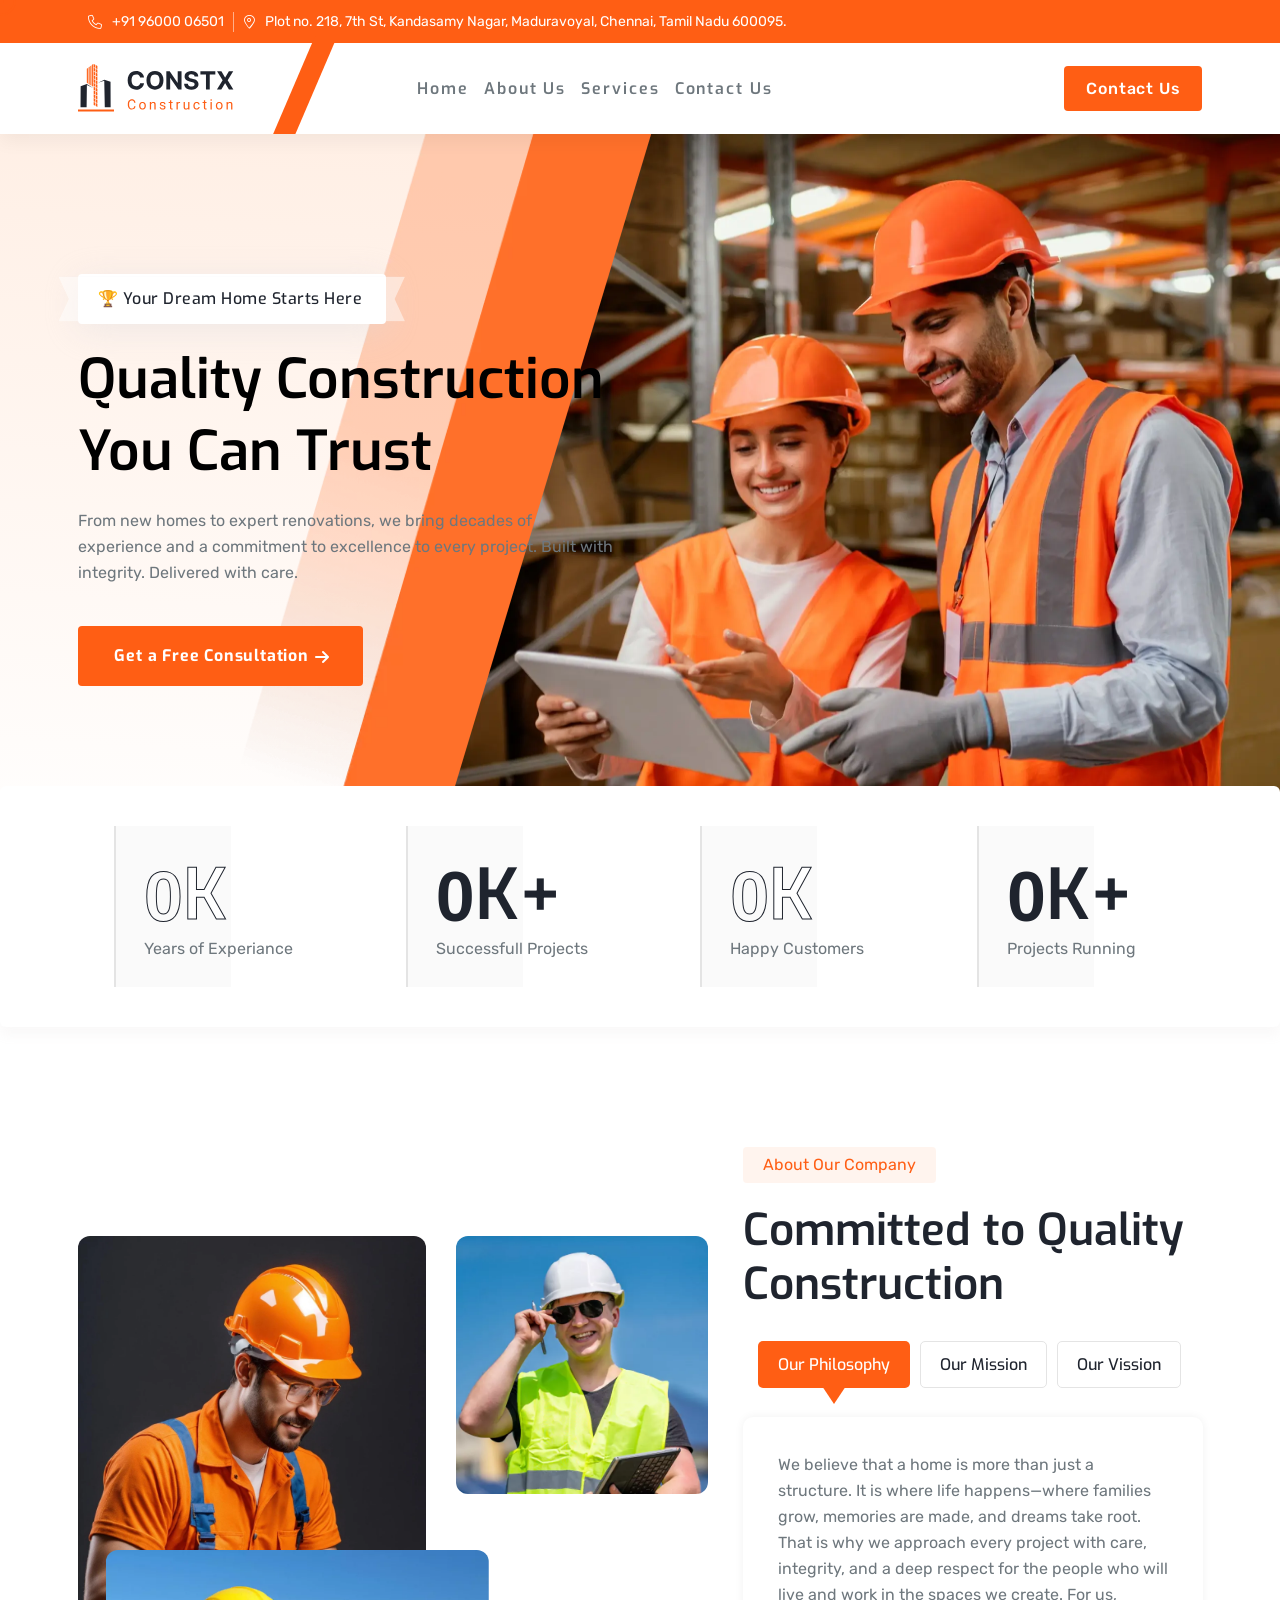
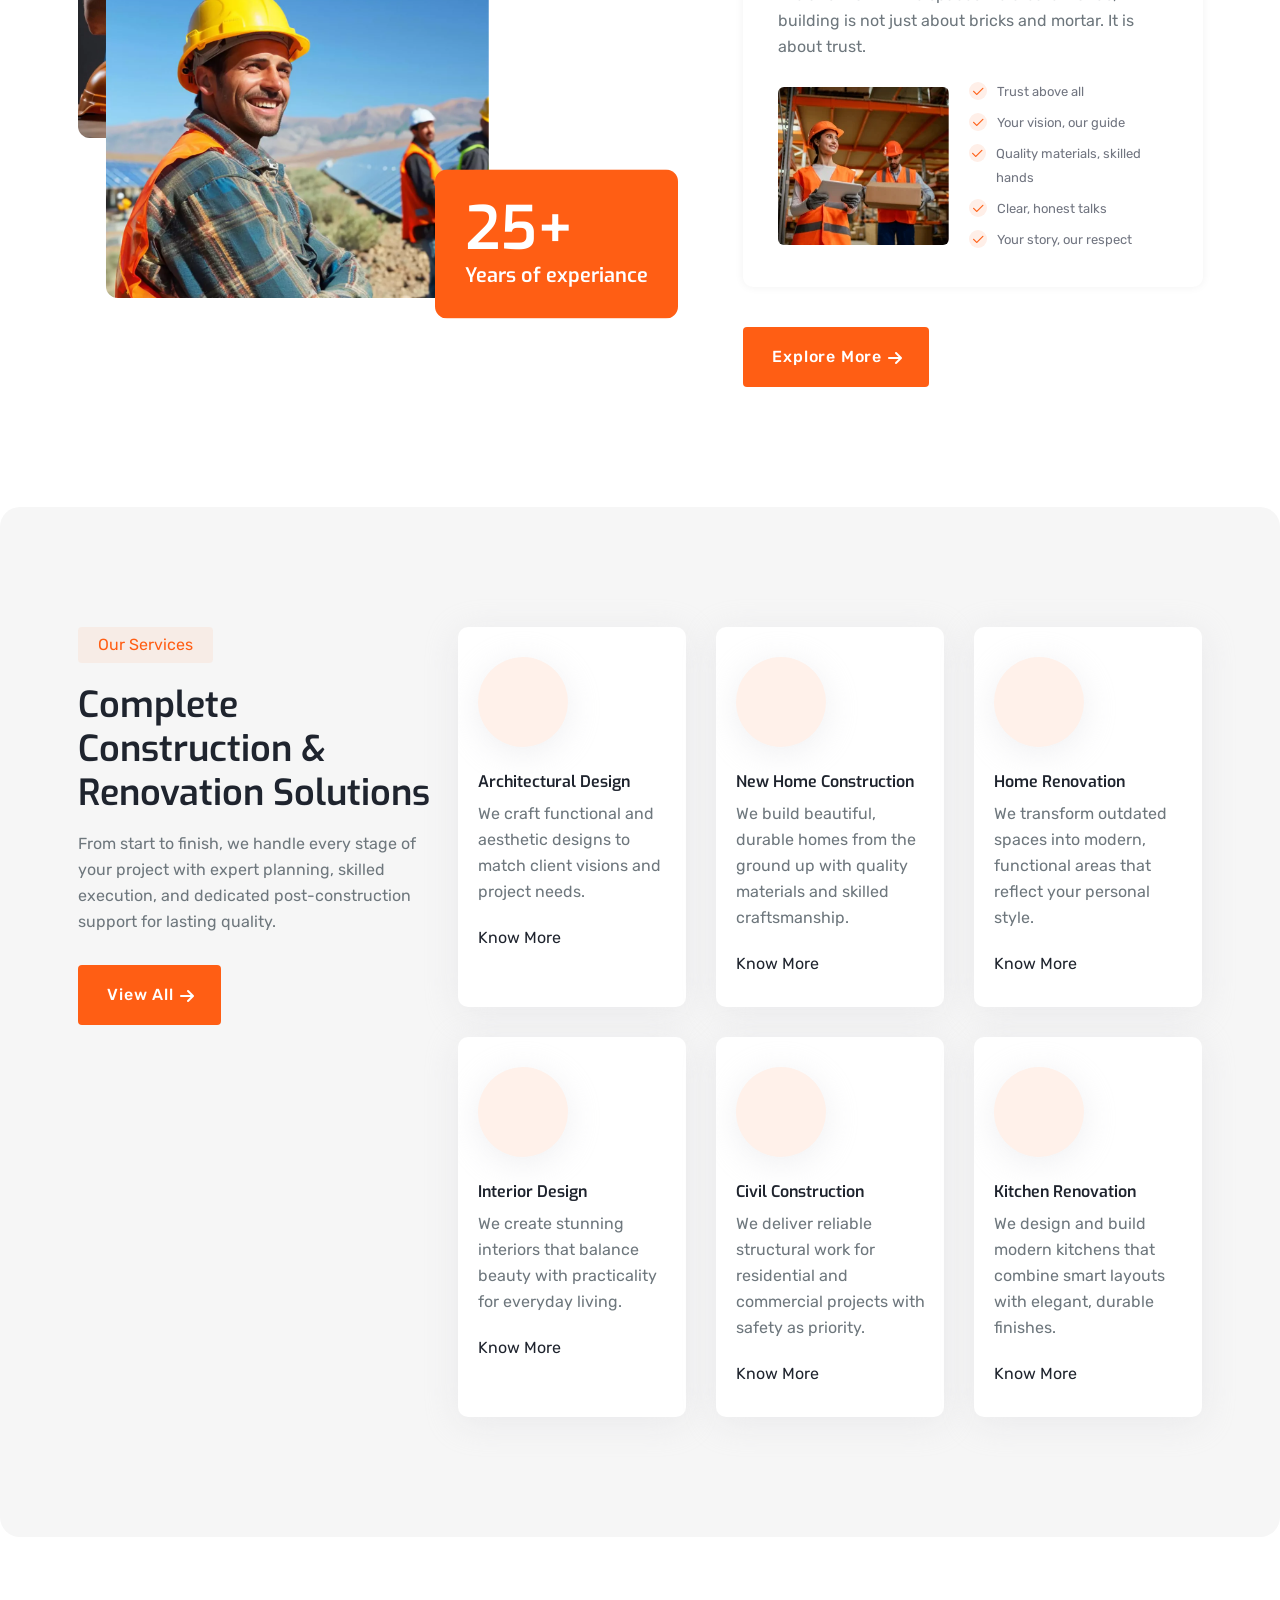
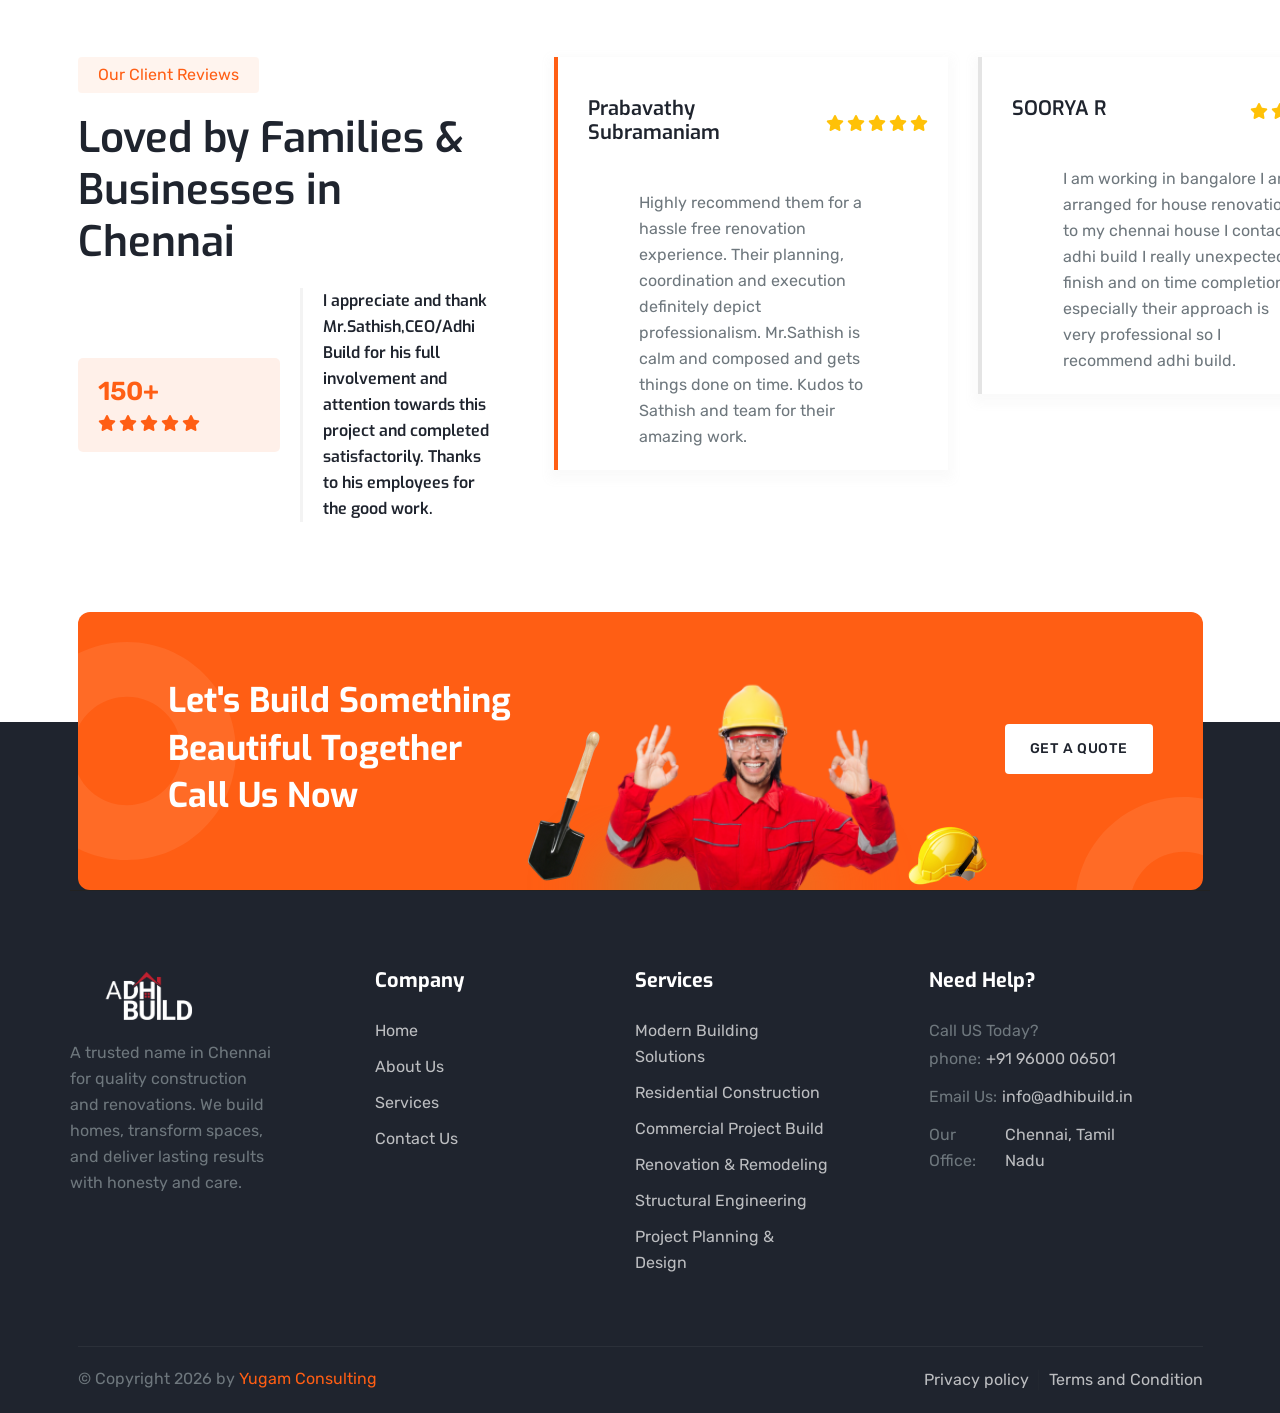
==== commit c96190a5: "Add files via upload" ====
--- a/index.html
+++ b/index.html
@@ -804,6 +804,127 @@
         </div>
     </div>
     <!-- tmp footer area end -->
+	
+	    <!-- side bar for desktop -->
+    <div id="side-bar" class="side-bar">
+        <button class="close-icon-menu" aria-label="close"><i class="far fa-times"></i></button>
+        <!-- inner menu area desktop start -->
+        <div class="inner-main-wrapper-desk d-none d-xl-block">
+            <div class="thumbnail">
+                <img src="assets/images/banner/04.webp" alt="elevate">
+            </div>
+            <div class="inner-content">
+                <h4 class="title">We Build Building and Great Constructive Homes.</h4>
+                <p class="disc">
+                    We successfully cope with tasks of varying complexity, provide long-term guarantees and regularly master new technologies.
+                </p>
+                <div class="footer">
+                    <h4 class="title">Got a project in mind?</h4>
+                    <a href="contact.html" class="tmp-btn btn-seconday">Let's talk</a>
+                </div>
+            </div>
+        </div>
+
+        <!-- mobile menu area start -->
+        <div class="mobile-menu d-block d-xl-none">
+            <nav class="nav-main mainmenu-nav mt--30">
+                <ul class="mainmenu" id="mobile-menu-active">
+                    <li class="has-droupdown">
+                        <a href="index.html" class="main">Home</a>
+                    </li>
+                    <li class="has-droupdown">
+                        <a href="about.html" class="main">About us</a>
+                    </li>
+                    <li class="has-droupdown">
+                        <a href="services.html" class="main">Services</a>
+                    </li>
+                    <!---<li class="has-droupdown">
+                        <a href="#" class="main">Project</a>
+                    </li>--->
+                    <li>
+                        <a href="contact.html" class="main">Contact Us</a>
+                    </li>
+                </ul>
+            </nav>
+
+            <div class="social-share-wrapper-1 mt--40">
+                <span class="short-title">Find With Us</span>
+                <ul class="social-stylle-one justify-content-start mt--10">
+                    <li><a href="#"><i class="fa-brands fa-facebook-f"></i></a></li>
+                    <li><a href="#"><i class="fa-brands fa-twitter"></i></a></li>
+                    <li><a href="#"><i class="fa-brands fa-instagram"></i></a></li>
+                    <li><a href="#"><i class="fa-brands fa-linkedin-in"></i></a></li>
+                    <li><a href="#"><i class="fa-brands fa-tiktok"></i></a></li>
+                </ul>
+            </div>
+
+
+        </div>
+        <!-- mobile menu area end -->
+    </div>
+
+    <!-- side bar for desktop -->
+	    <div id="side-bar2" class="side-bar side-bar2">
+        <!-- inner menu area desktop start -->
+        <div class="inner-main-wrapper-desk style-one-sidebar d-none d-lg-block">
+            <div class="header-area-wrapper">
+                <a href="index.html" class="logo">
+                    <img src="assets/images/logo/02.svg" alt="logo">
+                </a>
+                <a href="index.html" class="logo logo-yellow">
+                    <img src="assets/images/logo/01.svg" alt="logo">
+                </a>
+                <button class="close-icon-menu" aria-label="close"><i class="far fa-times"></i></button>
+            </div>
+            <div class="header-bottom-qhick-action">
+                <p class="disc">
+                    Constx is a Construction & Renovation company website You can customize all.
+                </p>
+                <div class="info-list-wrapper">
+                    <ul>
+                        <li><a href="#"><i class="fa-solid fa-phone"></i><span class="hover-moving-primary">+66 55 66 88 99</span></a></li>
+                        <li><a href="#"><i class="fa-regular fa-envelope"></i><span class="hover-moving-primary">example@gmail.com</span></a></li>
+                    </ul>
+                    <ul class="mt--20">
+                        <li><a href="#"><i class="fa-solid fa-location-crosshairs"></i><span class="hover-moving-primary">122, New York USA</span></a></li>
+                        <li><a href="#"><i class="fa-regular fa-clock-three"></i>(Mon–Sat: 9:00–6:00)</a></li>
+                    </ul>
+                </div>
+
+                <nav class="side-bar-nav">
+                    <ul class="navbar-nav">
+                        <li>
+                            <a class="hover-moving-primary" href="index.html">Home</a>
+                        </li>
+                        <li>
+                            <a class="hover-moving-primary" href="service.html">Services</a>
+                        </li>
+                        <li>
+                            <a class="hover-moving-primary" href="shop.html">Shop / Products</a>
+                        </li>
+                        <li>
+                            <a class="hover-moving-primary" href="#projects">Our Projects</a>
+                        </li>
+                        <li>
+                            <a class="hover-moving-primary" href="career.html">Career</a>
+                        </li>
+                    </ul>
+                </nav>
+
+                <div class="social-share-wrapper-1">
+                    <span class="short-title">Find With Us</span>
+                    <ul class="social-stylle-one justify-content-start mt--20">
+                        <li><a href="#"><i class="fa-brands fa-facebook-f"></i></a></li>
+                        <li><a href="#"><i class="fa-brands fa-twitter"></i></a></li>
+                        <li><a href="#"><i class="fa-brands fa-instagram"></i></a></li>
+                        <li><a href="#"><i class="fa-brands fa-linkedin-in"></i></a></li>
+                        <li><a href="#"><i class="fa-brands fa-tiktok"></i></a></li>
+                    </ul>
+                </div>
+
+            </div>
+        </div>
+    </div>
 
     <!-- header style two -->
 
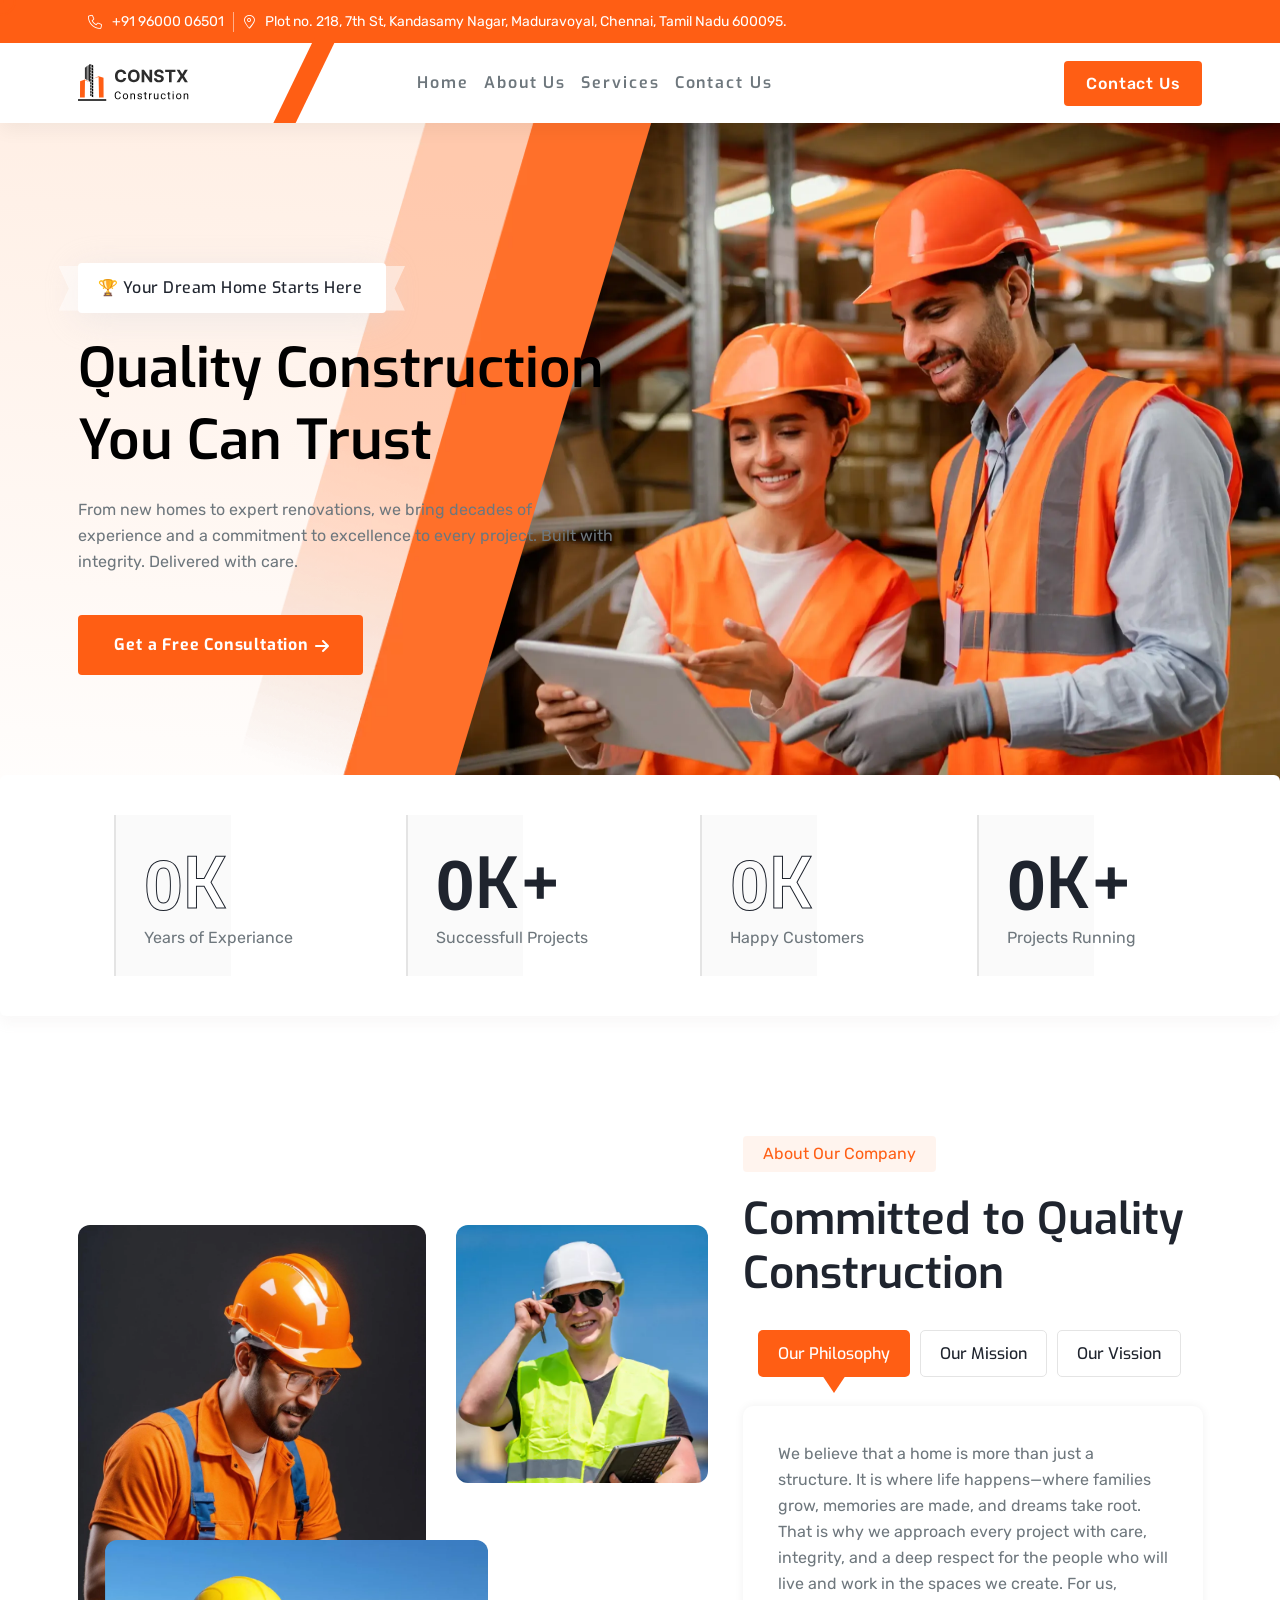
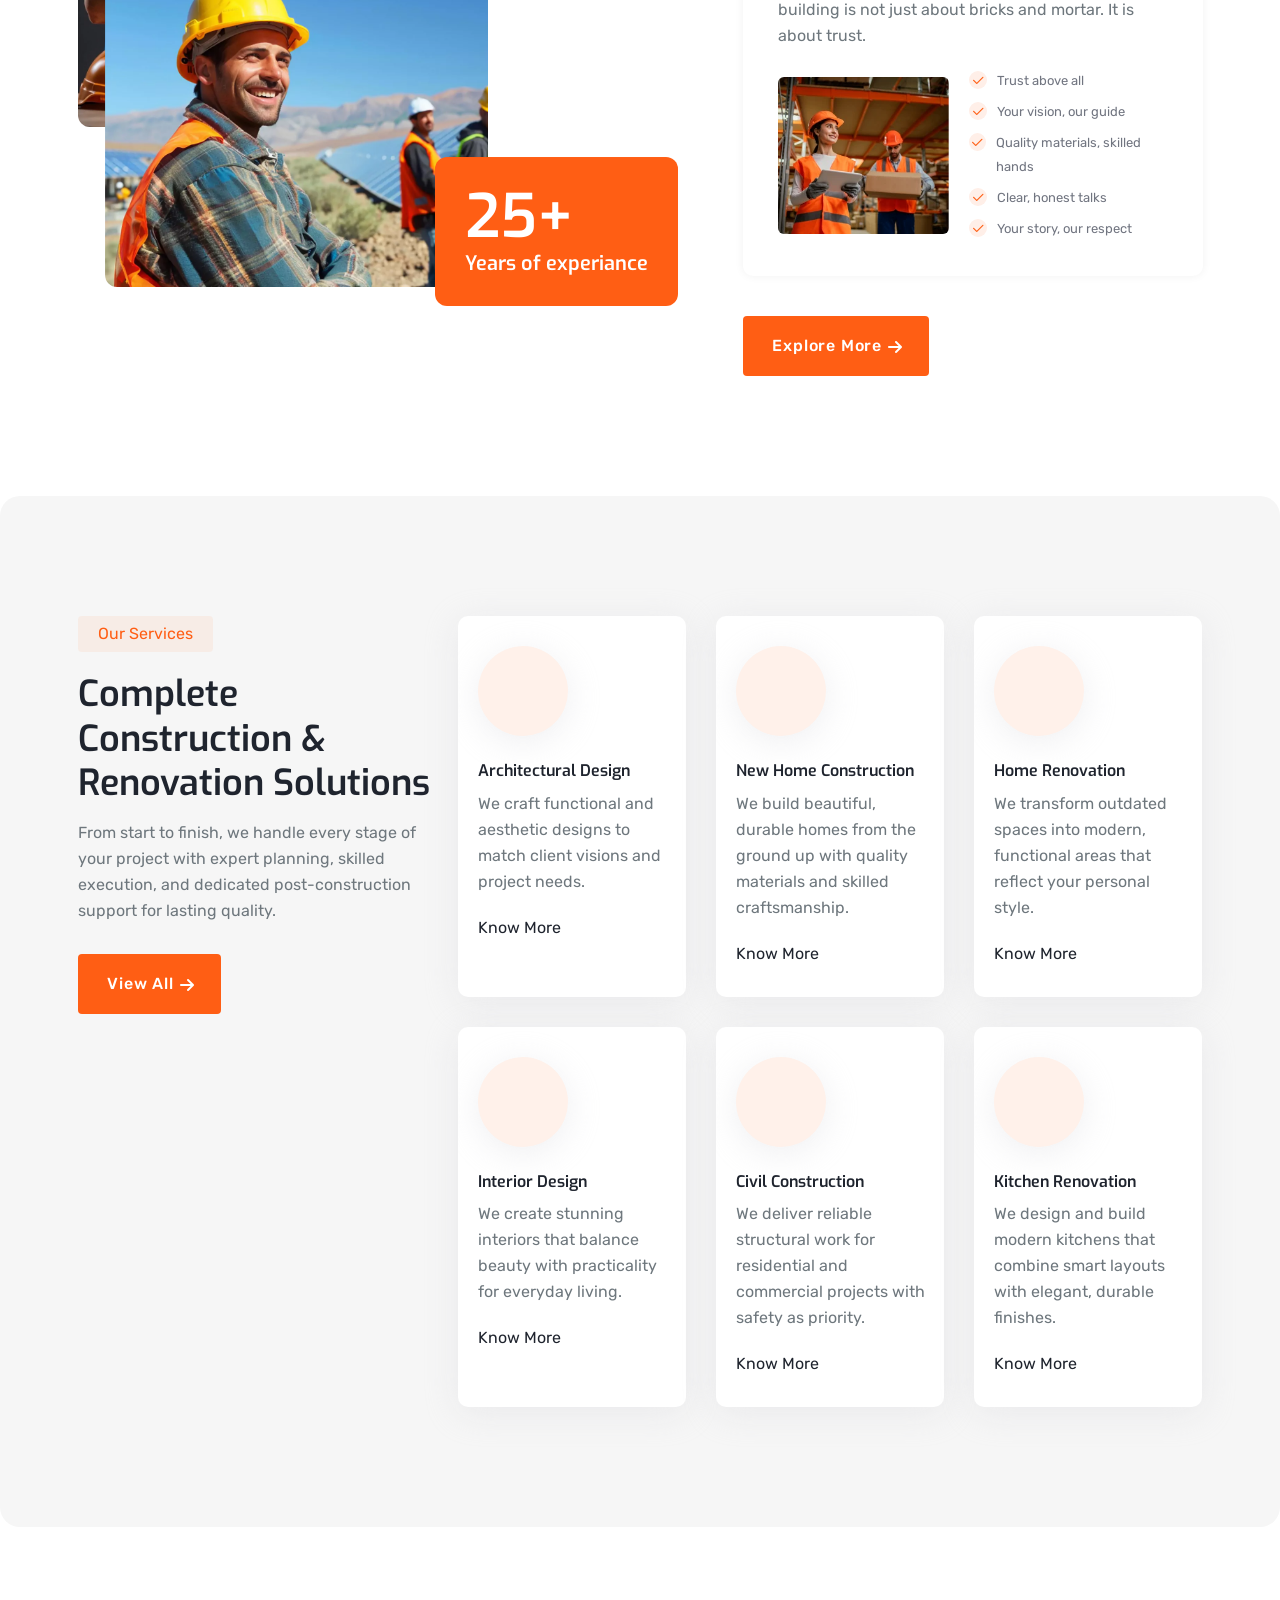
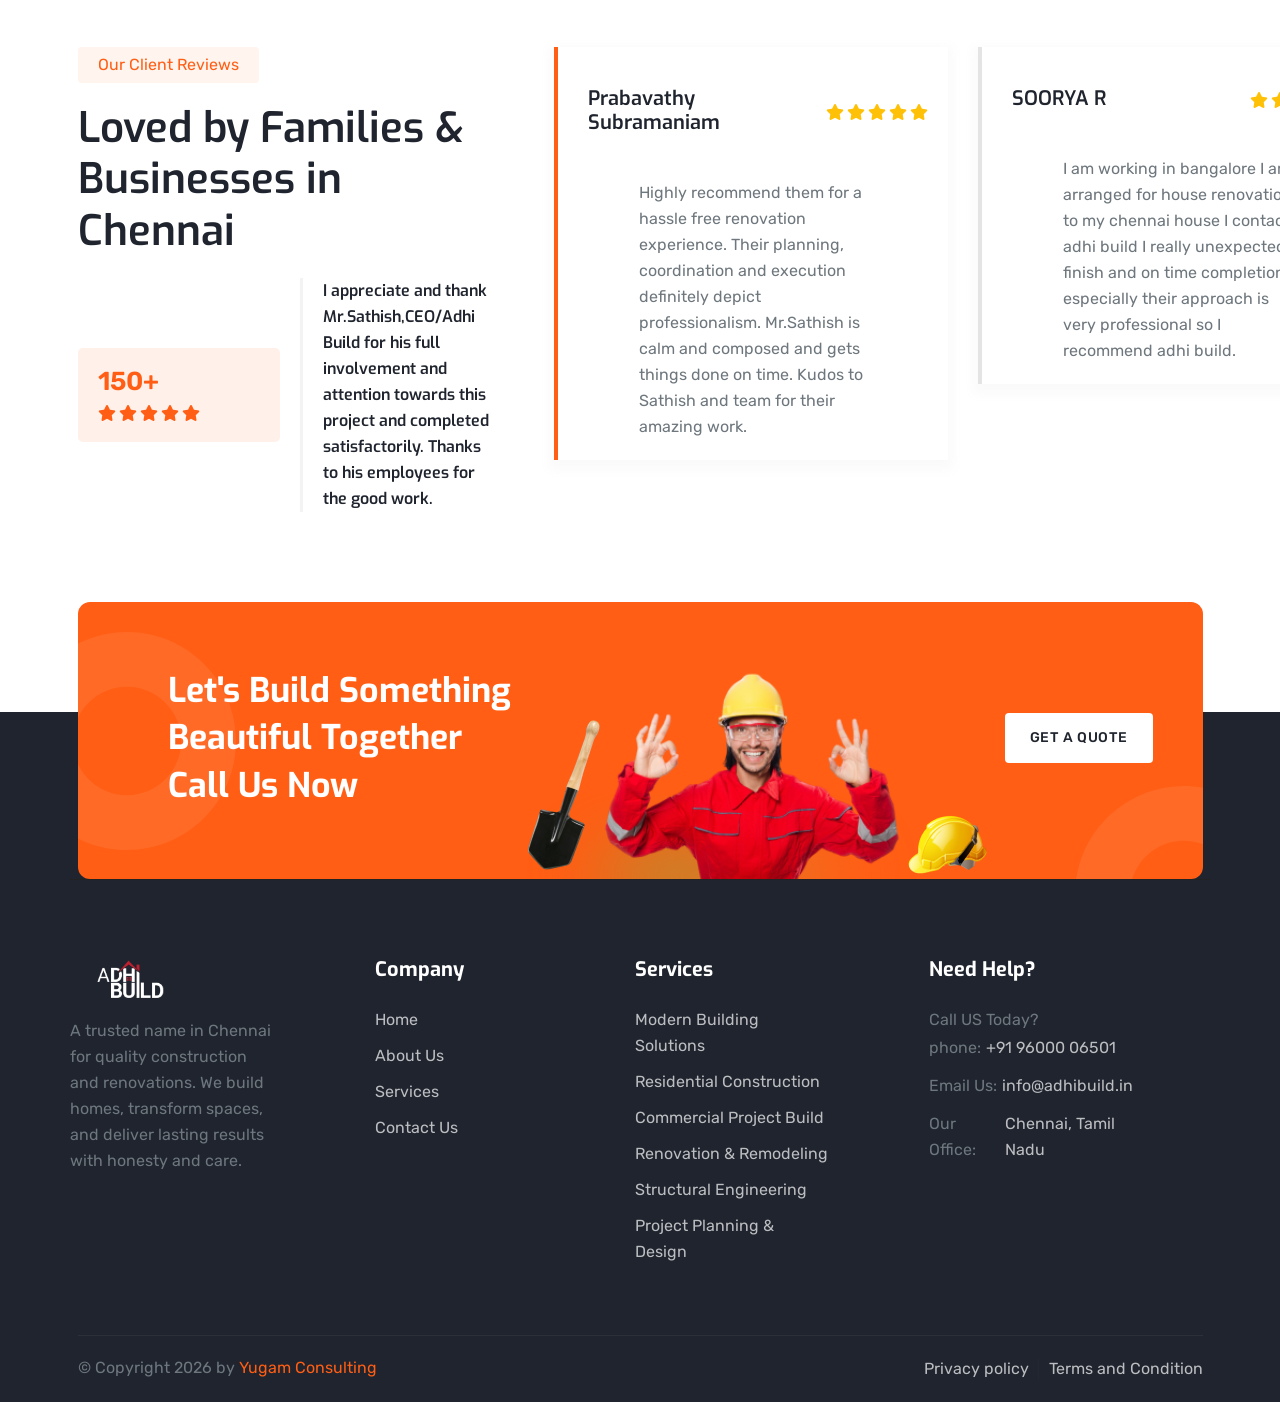
==== commit c55ae0a6: "Add files via upload" ====
--- a/index.html
+++ b/index.html
@@ -99,7 +99,7 @@
                         <div class="header-mid-one-wrapper">
                             <div class="logo-area">
                                 <a href="index.html">
-                                    <img src="assets/images/logo/012.svg" alt="logo">
+                                    <img src="assets/images/logo/02.svg" height="50" width="120" alt="logo">
                                 </a>
                             </div>
                             <div class="nav-area">
@@ -683,7 +683,7 @@
                             <div class="body one">
                                 <div class="logo mb--20">
                                     <a href="index.html">
-                                        <img src="assets/images/logo/01-w.svg" alt="" width="157"   height="49">
+                                        <img src="assets/images/logo/01-w.svg" alt="0" height="50" width="120">
                                     </a>
                                 </div>
                                 <p class="desc">
@@ -829,16 +829,16 @@
         <div class="mobile-menu d-block d-xl-none">
             <nav class="nav-main mainmenu-nav mt--30">
                 <ul class="mainmenu" id="mobile-menu-active">
-                    <li class="has-droupdown">
+                    <li>
                         <a href="index.html" class="main">Home</a>
                     </li>
-                    <li class="has-droupdown">
+                    <li>
                         <a href="about.html" class="main">About us</a>
                     </li>
-                    <li class="has-droupdown">
+                    <li">
                         <a href="services.html" class="main">Services</a>
                     </li>
-                    <!---<li class="has-droupdown">
+                    <!---<li>
                         <a href="#" class="main">Project</a>
                     </li>--->
                     <li>
@@ -869,10 +869,10 @@
         <div class="inner-main-wrapper-desk style-one-sidebar d-none d-lg-block">
             <div class="header-area-wrapper">
                 <a href="index.html" class="logo">
-                    <img src="assets/images/logo/02.svg" alt="logo">
+                    <img src="assets/images/logo/02.svg" height="50" width="120" alt="logo">
                 </a>
                 <a href="index.html" class="logo logo-yellow">
-                    <img src="assets/images/logo/01.svg" alt="logo">
+                    <img src="assets/images/logo/01.svg"  height="50" width="120"alt="logo">
                 </a>
                 <button class="close-icon-menu" aria-label="close"><i class="far fa-times"></i></button>
             </div>
@@ -882,32 +882,39 @@
                 </p>
                 <div class="info-list-wrapper">
                     <ul>
-                        <li><a href="#"><i class="fa-solid fa-phone"></i><span class="hover-moving-primary">+66 55 66 88 99</span></a></li>
-                        <li><a href="#"><i class="fa-regular fa-envelope"></i><span class="hover-moving-primary">example@gmail.com</span></a></li>
+                        <li><a href="#"><i class="fa-solid fa-phone"></i><span class="hover-moving-primary">+91 96000 06501</span></a></li>
+                        <li><a href="#"><i class="fa-regular fa-envelope"></i><span class="hover-moving-primary">info@adhibuild.in</span></a></li>
                     </ul>
                     <ul class="mt--20">
-                        <li><a href="#"><i class="fa-solid fa-location-crosshairs"></i><span class="hover-moving-primary">122, New York USA</span></a></li>
+                        <li><a href="#"><i class="fa-solid fa-location-crosshairs"></i><span class="hover-moving-primary">Plot no. 218, 7th St, Kandasamy Nagar, Maduravoyal, Chennai, Tamil Nadu 600095.</span></a></li>
                         <li><a href="#"><i class="fa-regular fa-clock-three"></i>(Mon–Sat: 9:00–6:00)</a></li>
                     </ul>
                 </div>
 
                 <nav class="side-bar-nav">
                     <ul class="navbar-nav">
-                        <li>
-                            <a class="hover-moving-primary" href="index.html">Home</a>
-                        </li>
-                        <li>
-                            <a class="hover-moving-primary" href="service.html">Services</a>
-                        </li>
-                        <li>
-                            <a class="hover-moving-primary" href="shop.html">Shop / Products</a>
-                        </li>
-                        <li>
-                            <a class="hover-moving-primary" href="#projects">Our Projects</a>
-                        </li>
-                        <li>
-                            <a class="hover-moving-primary" href="career.html">Career</a>
-                        </li>
+        <div class="mobile-menu d-block d-xl-none">
+            <nav class="nav-main mainmenu-nav mt--30">
+                <ul class="mainmenu" id="mobile-menu-active">
+                    <li>
+                        <a href="index.html" class="main">Home</a>
+                    </li>
+                    <li>
+                        <a href="about.html" class="main">About us</a>
+                    </li>
+                    <li">
+                        <a href="services.html" class="main">Services</a>
+                    </li>
+                    <!---<li>
+                        <a href="#" class="main">Project</a>
+                    </li>--->
+                    <li>
+                        <a href="contact.html" class="main">Contact Us</a>
+                    </li>
+                </ul>
+            </nav>
+
+        </div>
                     </ul>
                 </nav>
 
